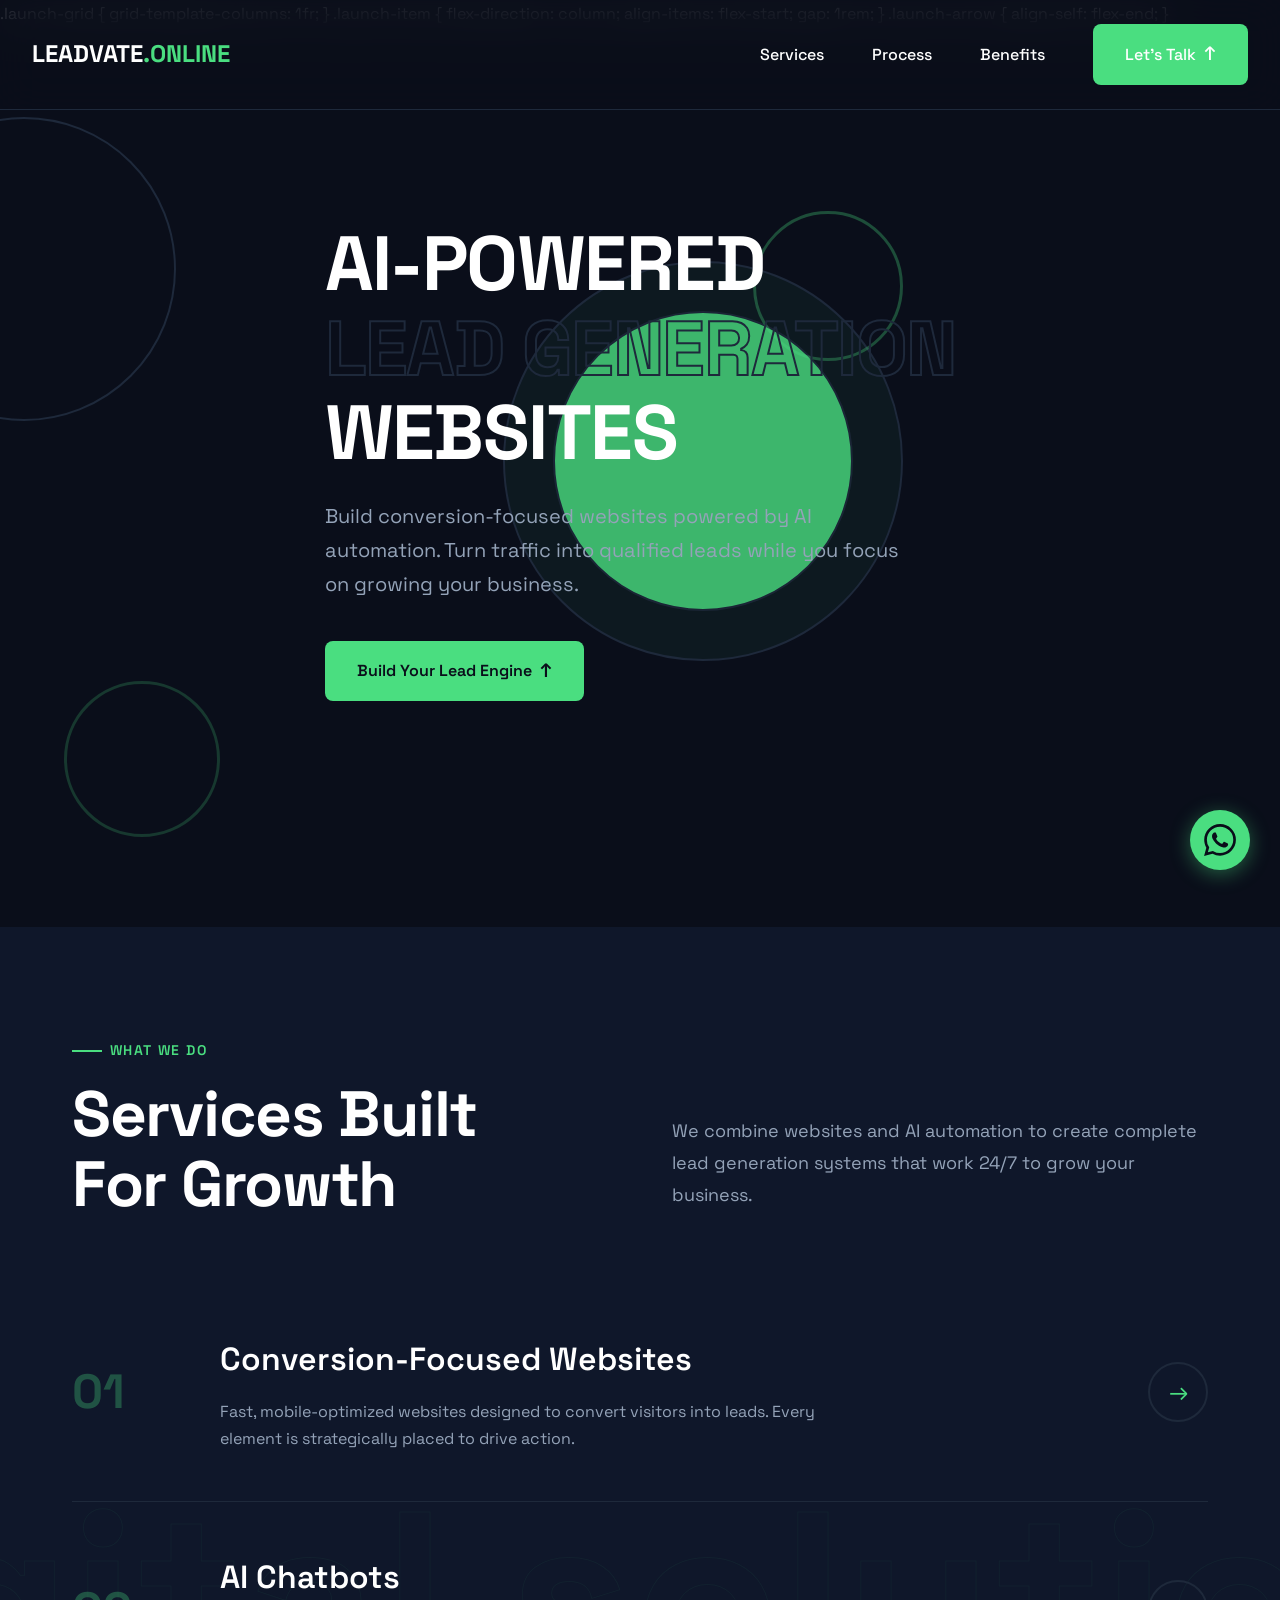
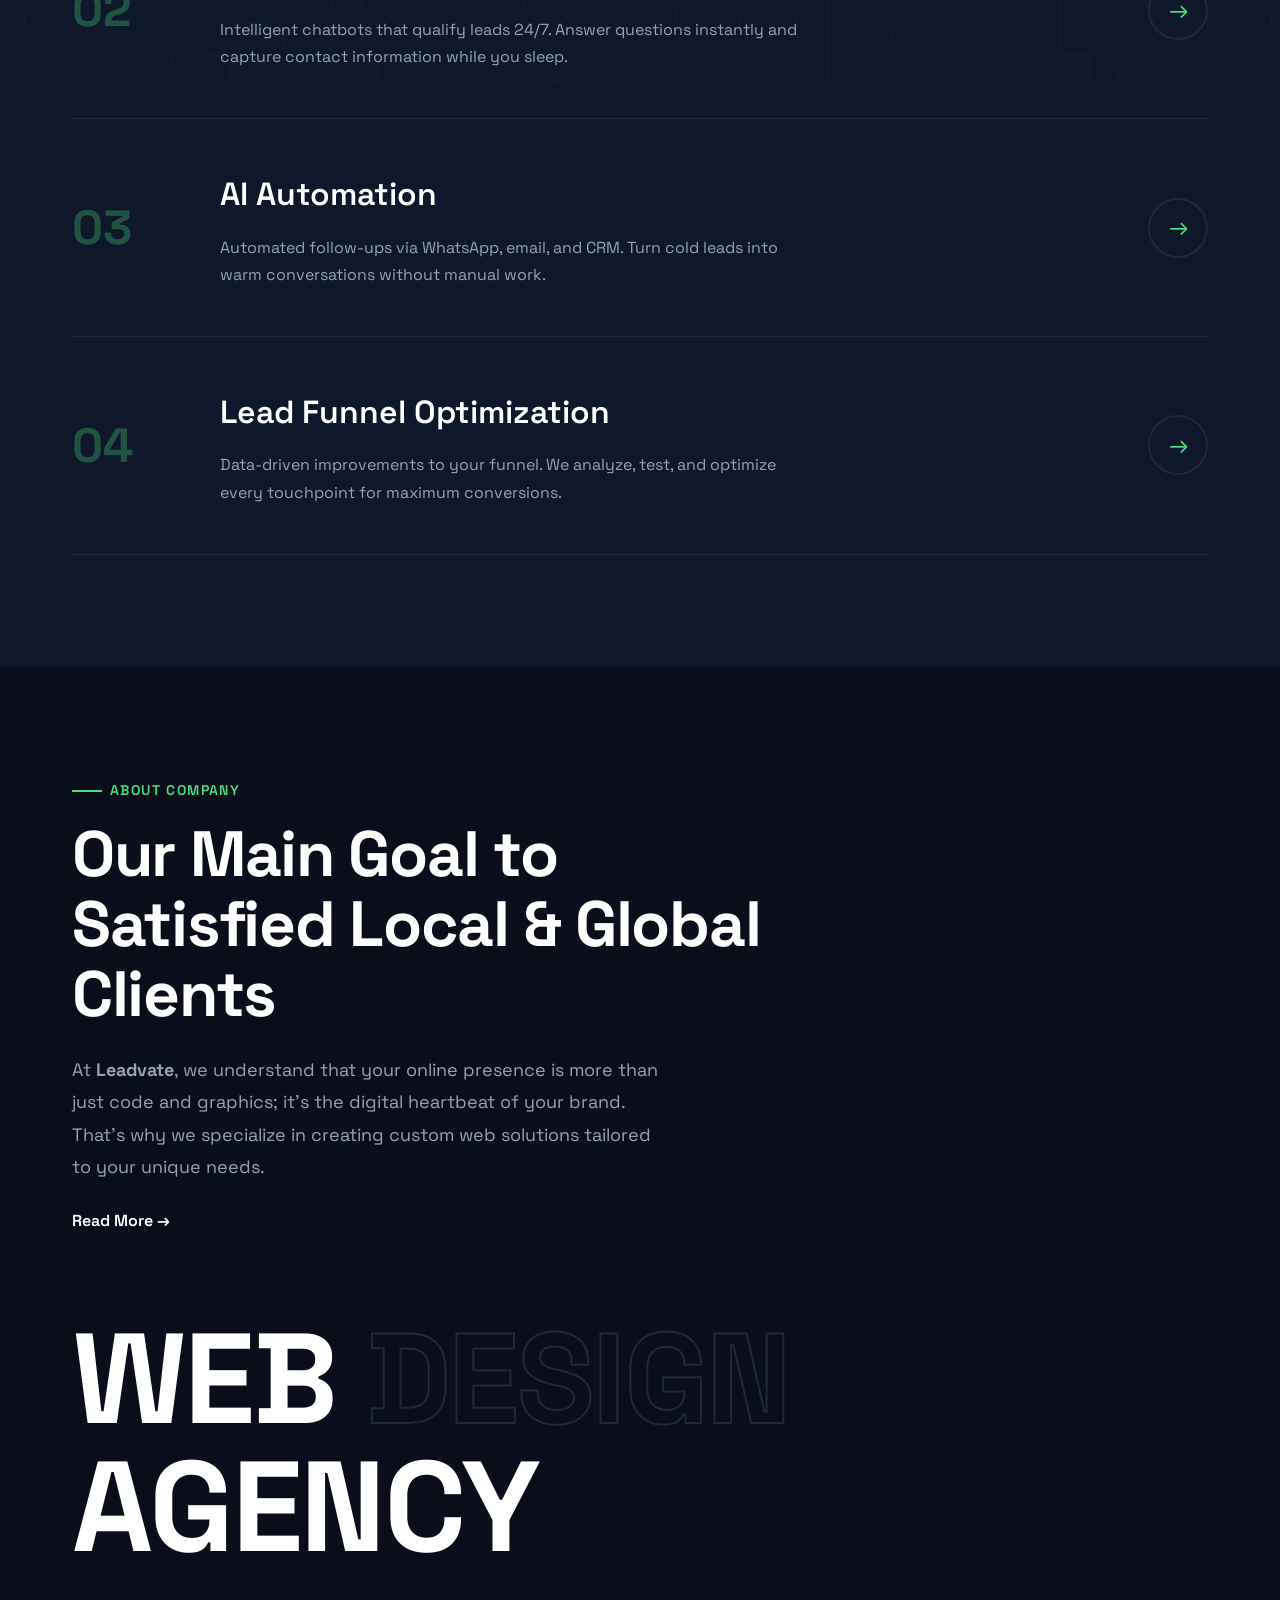
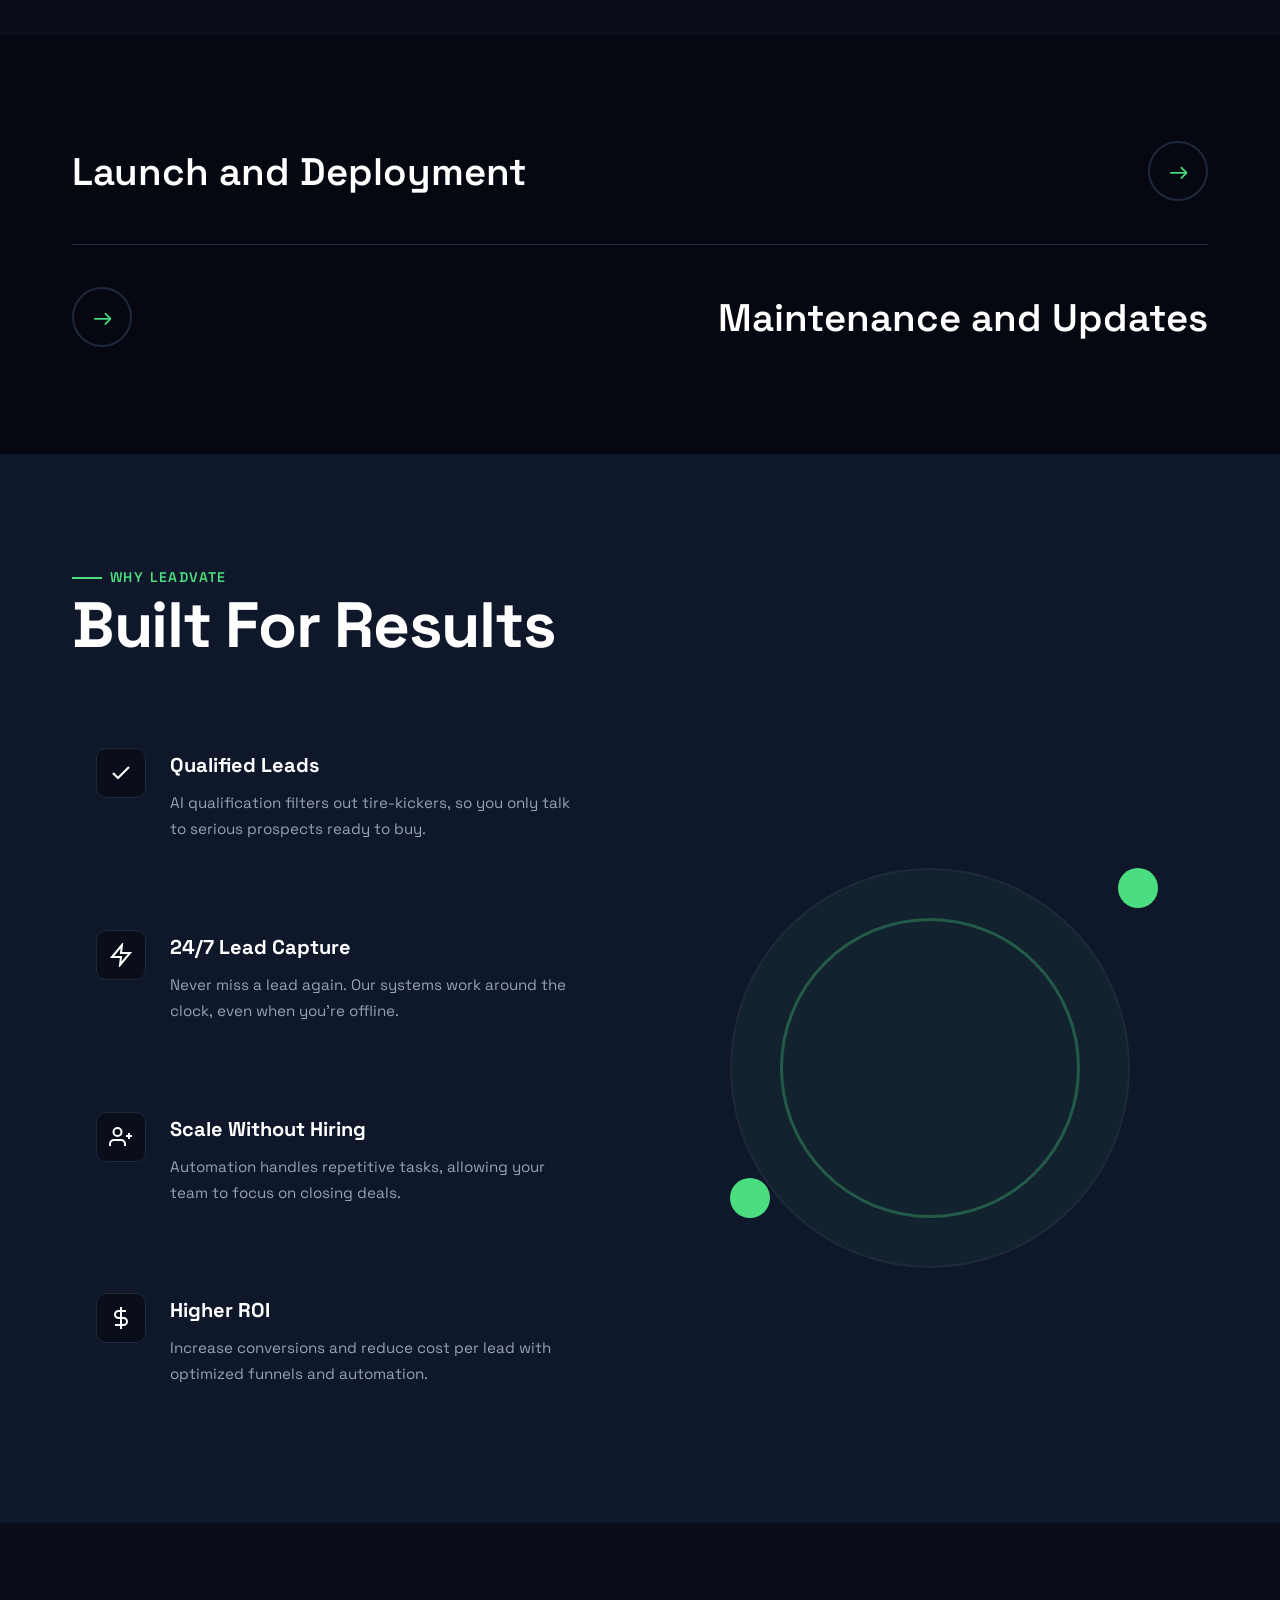
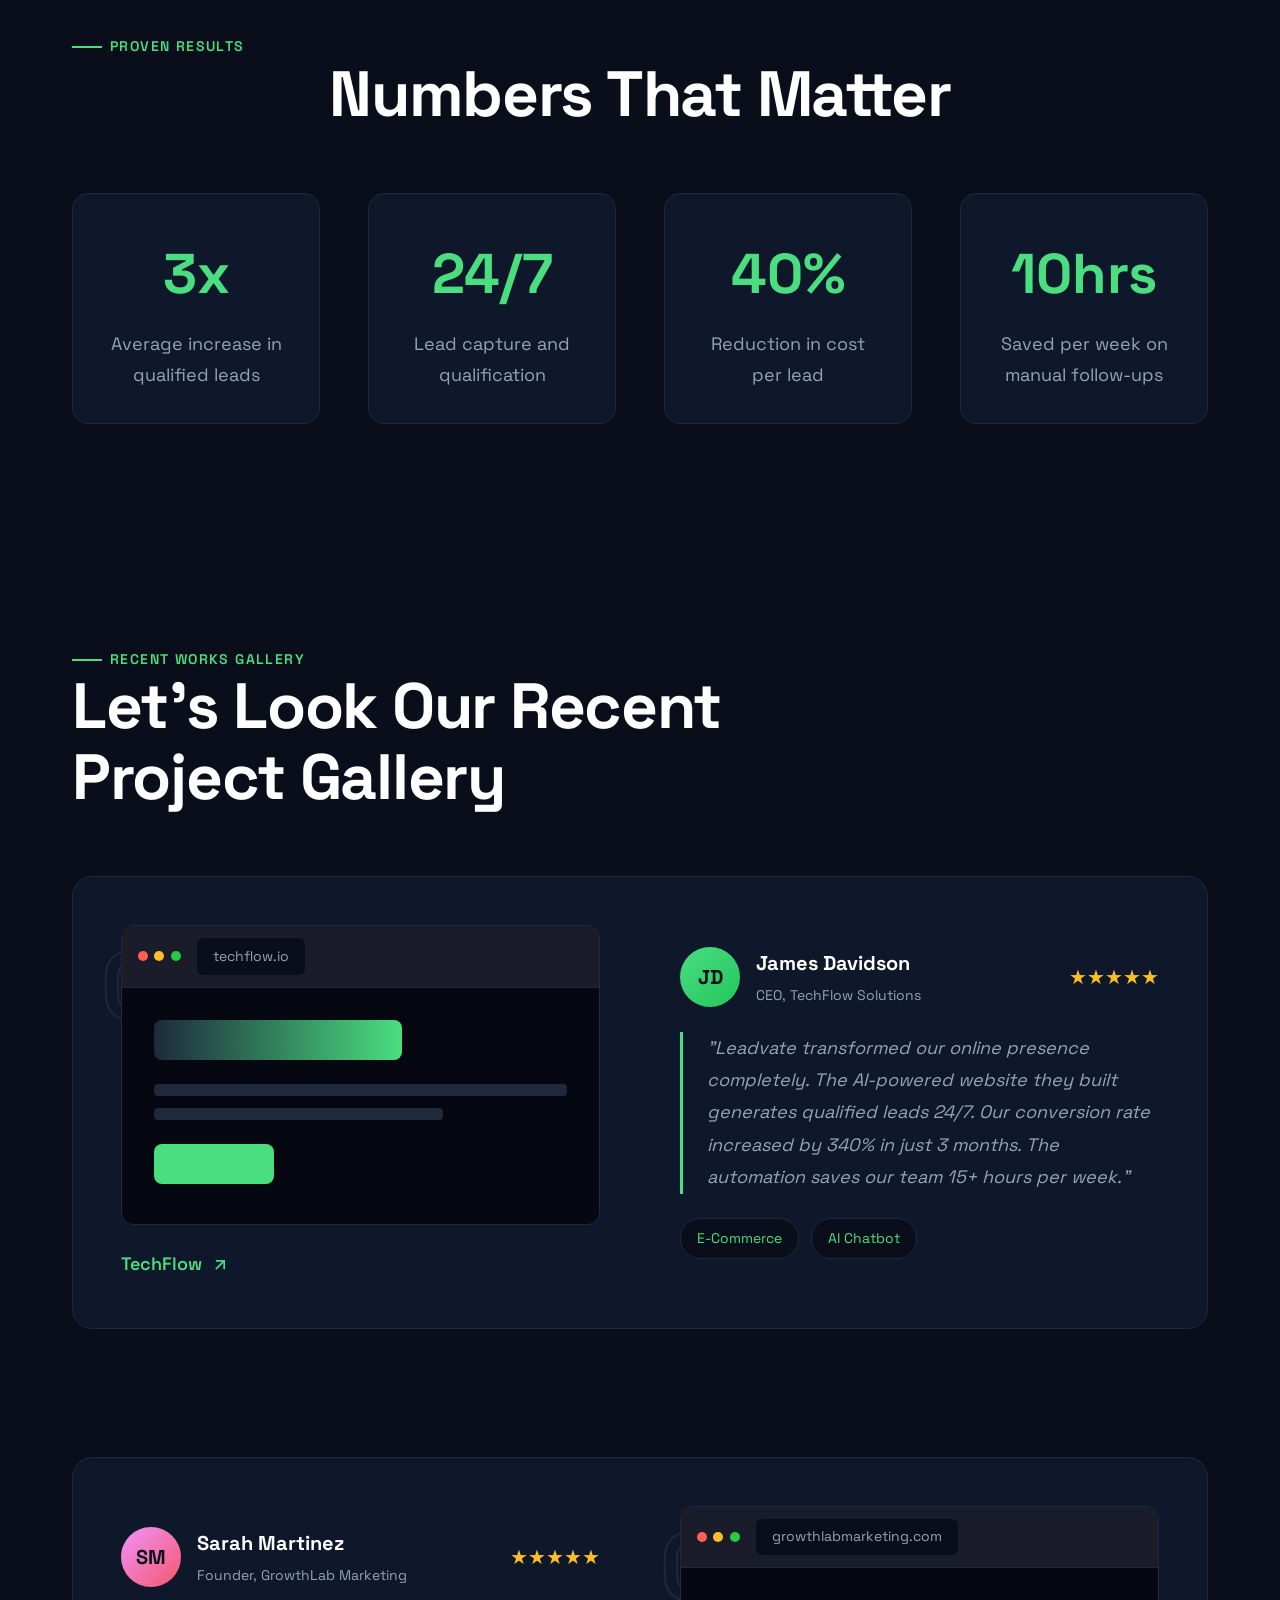
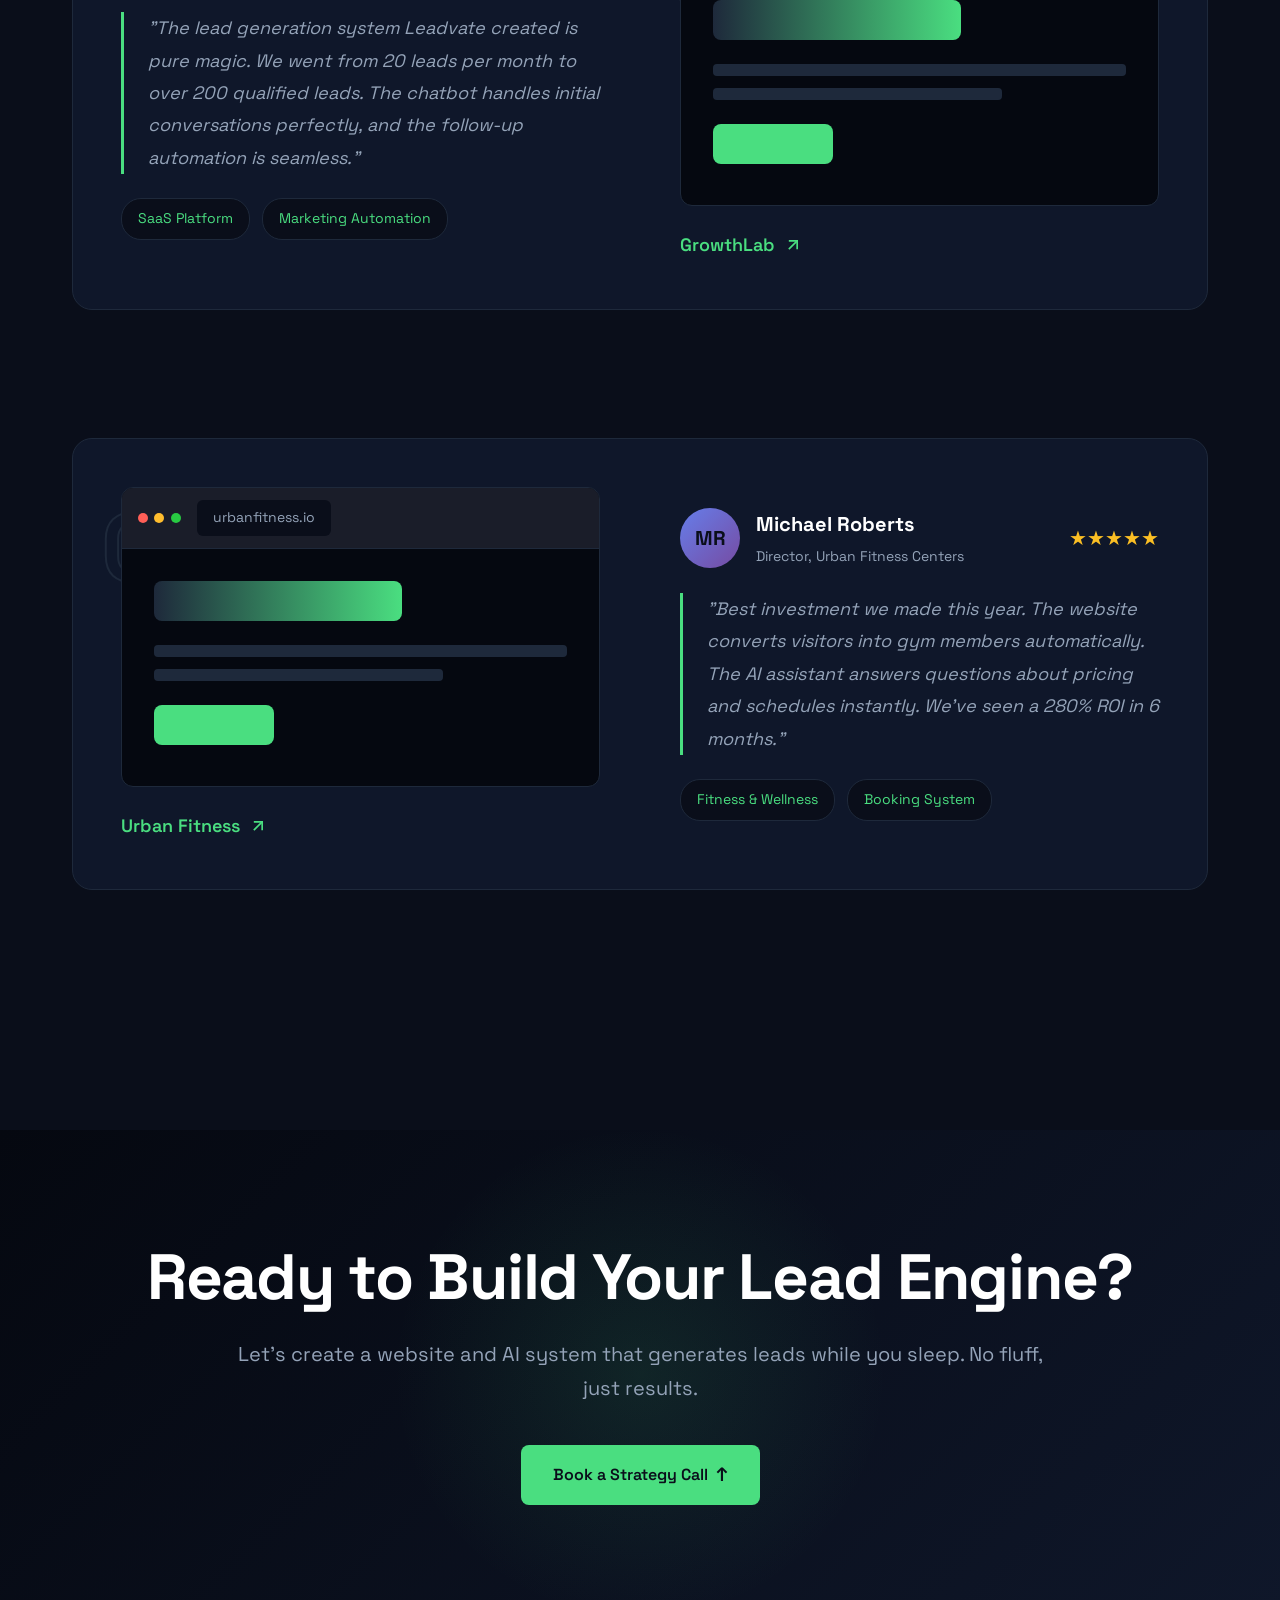
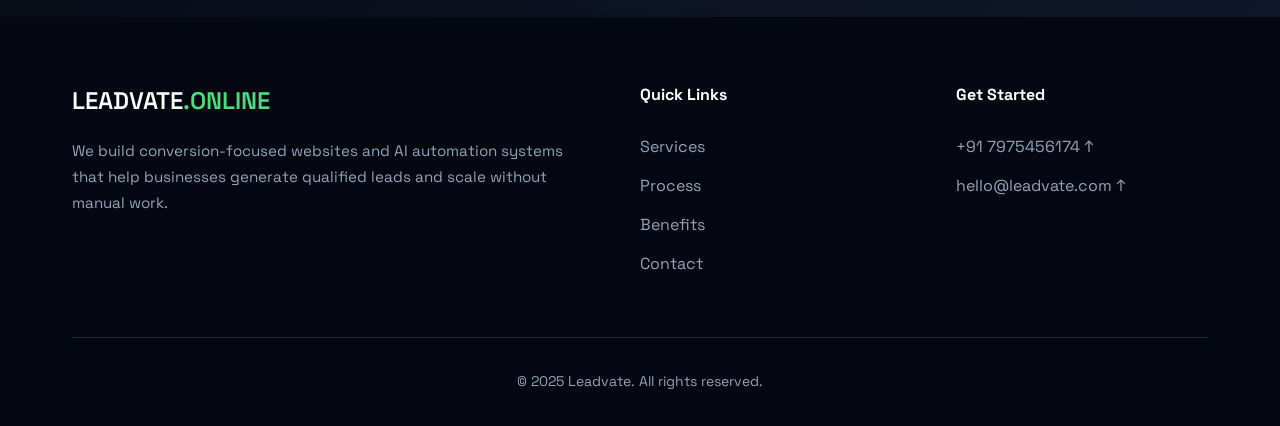
==== index.html @ 28c31328 "Add files via upload" ====
.launch-grid {
                grid-template-columns: 1fr;
            }

            .launch-item {
                flex-direction: column;
                align-items: flex-start;
                gap: 1rem;
            }

            .launch-arrow {
                align-self: flex-end;
            }<!DOCTYPE html>
<html lang="en">
<head>
    <meta charset="UTF-8">
    <meta name="viewport" content="width=device-width, initial-scale=1.0">
    <title>Leadvate - Websites & AI Automation That Generate Leads</title>
    <link href="https://fonts.googleapis.com/css2?family=Space+Grotesk:wght@400;500;600;700&display=swap" rel="stylesheet">
    <style>
        * { margin: 0; padding: 0; box-sizing: border-box; }
        
        :root {
            --dark: #0a0e1a;
            --darker: #050810;
            --text: #ffffff;
            --gray: #94a3b8;
            --mint: #4ade80;
            --mint-hover: #22c55e;
            --border: #1e293b;
            --bg: #0f172a;
        }

        body {
            font-family: 'Space Grotesk', -apple-system, BlinkMacSystemFont, 'Segoe UI', Roboto, sans-serif;
            color: var(--text);
            line-height: 1.7;
            overflow-x: hidden;
            background: var(--dark);
        }

        h1 { 
            font-size: clamp(3rem, 6vw, 5.5rem); 
            font-weight: 700; 
            line-height: 1.1;
            letter-spacing: -0.02em;
        }
        h2 { 
            font-size: clamp(2.5rem, 5vw, 4rem); 
            font-weight: 700; 
            line-height: 1.1;
            letter-spacing: -0.02em;
        }
        h3 { font-size: 1.5rem; font-weight: 600; }
        p { font-size: 1.125rem; color: var(--gray); max-width: 65ch; }

        .container { max-width: 1200px; margin: 0 auto; padding: 0 2rem; }
        .section { padding: 7rem 0; }
        .tag { 
            font-size: 0.875rem; 
            text-transform: uppercase; 
            letter-spacing: 0.1em; 
            color: var(--mint); 
            font-weight: 600;
            display: flex;
            align-items: center;
            gap: 0.5rem;
        }
        .tag::before {
            content: '';
            width: 30px;
            height: 2px;
            background: var(--mint);
        }

        .outline-text {
            color: transparent;
            -webkit-text-stroke: 2px var(--border);
            text-stroke: 2px var(--border);
        }

        .fade { opacity: 0; transform: translateY(30px); transition: all 0.8s cubic-bezier(0.4, 0, 0.2, 1); }
        .fade.visible { opacity: 1; transform: translateY(0); }

        /* Header */
        header {
            position: fixed;
            top: 0;
            left: 0;
            right: 0;
            z-index: 1000;
            background: rgba(10, 14, 26, 0.8);
            backdrop-filter: blur(20px);
            border-bottom: 1px solid var(--border);
        }

        nav {
            display: flex;
            justify-content: space-between;
            align-items: center;
            padding: 1.5rem 2rem;
            max-width: 1400px;
            margin: 0 auto;
        }

        .logo { 
            font-size: 1.5rem; 
            font-weight: 700; 
            color: var(--text);
        }
        .logo .mint { color: var(--mint); }

        .nav-links {
            display: flex;
            gap: 3rem;
            list-style: none;
            align-items: center;
        }

        .nav-links a {
            color: var(--text);
            text-decoration: none;
            font-weight: 500;
            transition: all 0.3s;
            font-size: 1rem;
        }

        .nav-links a:hover { color: var(--mint); }

        .btn {
            background: var(--mint);
            color: var(--dark);
            padding: 0.875rem 2rem;
            border-radius: 8px;
            text-decoration: none;
            font-weight: 600;
            transition: all 0.3s;
            display: inline-flex;
            align-items: center;
            gap: 0.5rem;
            border: none;
            cursor: pointer;
        }

        .btn:hover {
            background: var(--mint-hover);
            transform: translateY(-2px);
            box-shadow: 0 4px 20px rgba(74, 222, 128, 0.4);
        }

        .btn::after {
            content: '↑';
            font-size: 1.2rem;
            transition: transform 0.3s;
        }

        .btn:hover::after {
            transform: translateY(-2px) rotate(45deg);
        }

        .menu-toggle { display: none; }

        /* Hero */
        .hero {
            min-height: 100vh;
            display: flex;
            align-items: center;
            padding-top: 5rem;
            position: relative;
            overflow: hidden;
        }

        .hero::before {
            content: '';
            position: absolute;
            top: 10%;
            left: -10%;
            width: 300px;
            height: 300px;
            border: 2px solid var(--border);
            border-radius: 50%;
            animation: float 8s ease-in-out infinite;
        }

        .hero::after {
            content: '';
            position: absolute;
            bottom: 10%;
            left: 5%;
            width: 150px;
            height: 150px;
            border: 3px solid var(--mint);
            border-radius: 50%;
            opacity: 0.2;
            animation: float 6s ease-in-out infinite reverse;
        }

        .hero .container {
            position: relative;
            z-index: 1;
        }

        .hero-content {
            position: relative;
            z-index: 1;
        }

        .hero h1 { 
            margin-bottom: 1.5rem;
            max-width: 900px;
        }
        .hero h1 .outline-text {
            display: block;
        }
        .hero p { 
            font-size: 1.25rem; 
            margin-bottom: 2.5rem;
            max-width: 600px;
            color: var(--gray);
        }
        .hero-cta { display: flex; gap: 1.5rem; flex-wrap: wrap; }

        .hero-visual {
            position: absolute;
            right: 5%;
            top: 50%;
            transform: translateY(-50%);
            width: 500px;
            height: 500px;
            animation: float 6s ease-in-out infinite;
        }

        @keyframes float {
            0%, 100% { transform: translateY(-50%); }
            50% { transform: translateY(-55%); }
        }

        .hero-visual .circle {
            position: absolute;
            border-radius: 50%;
            border: 2px solid var(--border);
        }

        .hero-visual .circle:nth-child(1) {
            width: 400px;
            height: 400px;
            top: 50px;
            left: 50px;
            background: rgba(74, 222, 128, 0.05);
        }

        .hero-visual .circle:nth-child(2) {
            width: 300px;
            height: 300px;
            top: 100px;
            left: 100px;
            background: var(--mint);
            opacity: 0.8;
            animation: rotate 20s linear infinite;
        }

        @keyframes rotate {
            from { transform: rotate(0deg); }
            to { transform: rotate(360deg); }
        }

        .hero-visual .accent {
            position: absolute;
            width: 150px;
            height: 150px;
            background: transparent;
            border: 3px solid var(--mint);
            border-radius: 50%;
            opacity: 0.3;
        }

        .hero-visual .accent:nth-child(3) {
            top: 0;
            right: 50px;
            animation: float 4s ease-in-out infinite;
        }

        /* Services */
        .services {
            background: var(--bg);
            position: relative;
        }

        .services::before {
            content: 'Digital solutions';
            position: absolute;
            top: 50%;
            left: 50%;
            transform: translate(-50%, -50%);
            font-size: clamp(8rem, 20vw, 15rem);
            font-weight: 700;
            color: transparent;
            -webkit-text-stroke: 1px rgba(74, 222, 128, 0.05);
            text-stroke: 1px rgba(74, 222, 128, 0.05);
            white-space: nowrap;
            pointer-events: none;
            z-index: 0;
        }

        .services .container {
            position: relative;
            z-index: 1;
        }

        .services-header {
            display: grid;
            grid-template-columns: 1fr 1fr;
            gap: 4rem;
            align-items: end;
            margin-bottom: 4rem;
        }

        .services-left h2 {
            margin-top: 1rem;
            line-height: 1.1;
        }

        .services-right {
            padding-bottom: 0.5rem;
        }

        .services-right p {
            font-size: 1.125rem;
            line-height: 1.8;
        }

        .services-list {
            display: flex;
            flex-direction: column;
            gap: 0;
        }

        .service-item {
            display: grid;
            grid-template-columns: 100px 1fr 80px;
            align-items: center;
            padding: 3rem 0;
            border-bottom: 1px solid var(--border);
            gap: 3rem;
            transition: all 0.3s;
        }

        .service-item:hover {
            padding-left: 1rem;
        }

        .service-number {
            font-size: 3rem;
            font-weight: 700;
            color: var(--mint);
            opacity: 0.3;
            transition: all 0.3s;
        }

        .service-item:hover .service-number {
            opacity: 1;
        }

        .service-content h3 {
            font-size: 2rem;
            margin-bottom: 0.75rem;
            color: var(--text);
            transition: all 0.3s;
        }

        .service-content p {
            font-size: 1rem;
            color: var(--gray);
            max-width: 600px;
        }

        .service-arrow {
            width: 60px;
            height: 60px;
            border: 2px solid var(--border);
            border-radius: 50%;
            display: flex;
            align-items: center;
            justify-content: center;
            font-size: 1.5rem;
            color: var(--mint);
            transition: all 0.3s;
            margin-left: auto;
        }

        .service-item:hover .service-arrow {
            background: var(--mint);
            color: var(--dark);
            border-color: var(--mint);
            transform: rotate(-45deg);
        }

        /* Process/About Section */
        .process {
            background: var(--dark);
            position: relative;
            padding: 7rem 0 4rem;
        }

        .process .container {
            position: relative;
            z-index: 1;
        }

        .about-company {
            max-width: 700px;
            margin-bottom: 5rem;
        }

        .about-company h2 {
            margin-top: 1rem;
            margin-bottom: 1.5rem;
        }

        .about-company p {
            font-size: 1.125rem;
            line-height: 1.8;
        }

        .read-more {
            display: inline-flex;
            align-items: center;
            gap: 0.5rem;
            margin-top: 1.5rem;
            color: var(--text);
            text-decoration: none;
            font-weight: 600;
            transition: all 0.3s;
        }

        .read-more:hover {
            color: var(--mint);
            gap: 0.8rem;
        }

        .web-design-agency {
            margin-top: 4rem;
        }

        .agency-heading {
            font-size: clamp(4rem, 10vw, 8rem);
            line-height: 1;
            font-weight: 700;
            letter-spacing: -0.02em;
        }

        .agency-heading .solid {
            color: var(--text);
        }

        .agency-heading .outline-text {
            display: inline;
        }

        /* Launch Section */
        .launch-section {
            background: var(--darker);
            padding: 4rem 0;
        }

        .launch-grid {
            display: grid;
            grid-template-columns: 1fr;
            gap: 0;
        }

        .launch-item {
            display: flex;
            align-items: center;
            justify-content: space-between;
            padding: 2.5rem 0;
            border-bottom: 1px solid var(--border);
        }

        .launch-item:last-child {
            border-bottom: none;
        }

        .launch-item h3 {
            font-size: clamp(1.5rem, 3vw, 2.5rem);
            font-weight: 600;
            color: var(--text);
        }

        .launch-arrow {
            width: 60px;
            height: 60px;
            border: 2px solid var(--border);
            border-radius: 50%;
            display: flex;
            align-items: center;
            justify-content: center;
            font-size: 1.5rem;
            color: var(--mint);
            transition: all 0.3s;
        }

        .launch-item:hover .launch-arrow {
            background: var(--mint);
            color: var(--dark);
            border-color: var(--mint);
            transform: rotate(45deg);
        }

        /* Features */
        .features { background: var(--bg); }

        .features-grid {
            display: grid;
            grid-template-columns: 1fr 1fr;
            gap: 5rem;
            align-items: center;
            margin-top: 4rem;
        }

        .feat-list { display: flex; flex-direction: column; gap: 2.5rem; }

        .feat {
            display: flex;
            gap: 1.5rem;
            align-items: flex-start;
            padding: 1.5rem;
            border-radius: 12px;
            transition: all 0.3s;
        }

        .feat:hover {
            background: var(--dark);
        }

        .feat-icon {
            width: 50px;
            height: 50px;
            background: var(--dark);
            border-radius: 10px;
            display: flex;
            align-items: center;
            justify-content: center;
            flex-shrink: 0;
            border: 1px solid var(--border);
            transition: all 0.3s;
        }

        .feat:hover .feat-icon {
            background: var(--mint);
            border-color: var(--mint);
        }

        .feat:hover .feat-icon svg {
            stroke: var(--dark);
        }

        .feat h4 { margin-bottom: 0.5rem; font-size: 1.25rem; color: var(--text); }
        .feat p { font-size: 0.95rem; }

        .feat-visual {
            position: relative;
            height: 500px;
        }

        .feat-visual .circle {
            position: absolute;
            border-radius: 50%;
            border: 2px solid var(--border);
        }

        .feat-visual .circle:nth-child(1) {
            width: 400px;
            height: 400px;
            top: 50px;
            left: 50px;
            background: rgba(74, 222, 128, 0.05);
        }

        .feat-visual .circle:nth-child(2) {
            width: 300px;
            height: 300px;
            top: 100px;
            left: 100px;
            border: 3px solid var(--mint);
            opacity: 0.3;
        }

        .feat-visual .dot {
            position: absolute;
            width: 40px;
            height: 40px;
            background: var(--mint);
            border-radius: 50%;
            animation: float 3s ease-in-out infinite;
        }

        .feat-visual .dot:nth-child(3) {
            top: 50px;
            right: 50px;
        }

        .feat-visual .dot:nth-child(4) {
            bottom: 100px;
            left: 50px;
            animation-delay: 1s;
        }

        /* Stats */
        .stats-section {
            background: var(--dark);
        }

        .stats {
            display: grid;
            grid-template-columns: repeat(auto-fit, minmax(200px, 1fr));
            gap: 3rem;
            margin-top: 4rem;
            text-align: center;
        }

        .stat {
            padding: 2rem;
            border-radius: 16px;
            background: var(--bg);
            border: 1px solid var(--border);
            transition: all 0.3s;
        }

        .stat:hover {
            transform: translateY(-5px);
            border-color: var(--mint);
        }

        .stat h3 { 
            font-size: 3.5rem; 
            color: var(--mint); 
            margin-bottom: 0.5rem;
            font-weight: 700;
        }
        .stat p { margin: 0 auto; }

        /* Testimonials */
        .testimonials {
            background: var(--dark);
        }

        .testimonial-item {
            display: grid;
            grid-template-columns: 1fr 1fr;
            gap: 5rem;
            align-items: center;
            margin-bottom: 8rem;
            padding: 3rem;
            border-radius: 20px;
            background: var(--bg);
            border: 1px solid var(--border);
            transition: all 0.4s;
        }

        .testimonial-item:hover {
            border-color: var(--mint);
            box-shadow: 0 20px 60px rgba(74, 222, 128, 0.1);
        }

        .testimonial-item.reverse {
            grid-template-columns: 1fr 1fr;
        }

        .testimonial-item.reverse .testimonial-visual {
            order: 2;
        }

        .testimonial-item.reverse .testimonial-content {
            order: 1;
        }

        .testimonial-visual {
            position: relative;
        }

        .project-number {
            position: absolute;
            top: -20px;
            left: -20px;
            font-size: 6rem;
            font-weight: 700;
            color: transparent;
            -webkit-text-stroke: 2px var(--border);
            text-stroke: 2px var(--border);
            z-index: 0;
        }

        .project-screenshot {
            position: relative;
            z-index: 1;
            border-radius: 12px;
            overflow: hidden;
            border: 1px solid var(--border);
            background: var(--darker);
            transition: all 0.4s;
        }

        .testimonial-item:hover .project-screenshot {
            transform: translateY(-10px);
            box-shadow: 0 20px 40px rgba(0,0,0,0.3);
        }

        .screenshot-placeholder {
            aspect-ratio: 16/10;
        }

        .browser-bar {
            background: #1a1d29;
            padding: 0.75rem 1rem;
            display: flex;
            align-items: center;
            gap: 1rem;
            border-bottom: 1px solid var(--border);
        }

        .browser-dots {
            display: flex;
            gap: 0.4rem;
        }

        .browser-dots span {
            width: 10px;
            height: 10px;
            border-radius: 50%;
            background: var(--border);
        }

        .browser-dots span:nth-child(1) { background: #ff5f57; }
        .browser-dots span:nth-child(2) { background: #ffbd2e; }
        .browser-dots span:nth-child(3) { background: #28ca42; }

        .browser-url {
            background: var(--dark);
            padding: 0.4rem 1rem;
            border-radius: 6px;
            font-size: 0.875rem;
            color: var(--gray);
        }

        .screenshot-content {
            padding: 2rem;
        }

        .mock-header {
            width: 60%;
            height: 40px;
            background: linear-gradient(90deg, var(--border) 0%, var(--mint) 50%, var(--border) 100%);
            background-size: 200% 100%;
            border-radius: 8px;
            margin-bottom: 1.5rem;
            animation: shimmer 2s infinite;
        }

        .mock-text {
            width: 100%;
            height: 12px;
            background: var(--border);
            border-radius: 4px;
            margin-bottom: 0.75rem;
        }

        .mock-text.short {
            width: 70%;
        }

        .mock-button {
            width: 120px;
            height: 40px;
            background: var(--mint);
            border-radius: 8px;
            margin-top: 1.5rem;
        }

        @keyframes shimmer {
            0% { background-position: 200% 0; }
            100% { background-position: -200% 0; }
        }

        .project-link {
            display: inline-flex;
            align-items: center;
            gap: 0.5rem;
            margin-top: 1.5rem;
            color: var(--mint);
            text-decoration: none;
            font-weight: 600;
            font-size: 1.125rem;
            transition: all 0.3s;
        }

        .project-link:hover {
            gap: 0.8rem;
        }

        .project-link svg {
            transition: all 0.3s;
        }

        .project-link:hover svg {
            transform: rotate(45deg);
        }

        .testimonial-content {
            padding: 1rem 0;
        }

        .testimonial-header {
            display: flex;
            justify-content: space-between;
            align-items: center;
            margin-bottom: 1.5rem;
        }

        .client-info {
            display: flex;
            align-items: center;
            gap: 1rem;
        }

        .client-avatar {
            width: 60px;
            height: 60px;
            border-radius: 50%;
            background: linear-gradient(135deg, var(--mint) 0%, #22c55e 100%);
            display: flex;
            align-items: center;
            justify-content: center;
            font-weight: 700;
            font-size: 1.25rem;
            color: var(--dark);
        }

        .client-info h4 {
            font-size: 1.25rem;
            color: var(--text);
            margin-bottom: 0.25rem;
        }

        .client-role {
            font-size: 0.875rem;
            color: var(--gray);
        }

        .testimonial-stars {
            font-size: 1.25rem;
            color: #fbbf24;
        }

        blockquote {
            font-size: 1.125rem;
            line-height: 1.8;
            color: var(--gray);
            font-style: italic;
            margin: 0 0 1.5rem 0;
            position: relative;
            padding-left: 1.5rem;
            border-left: 3px solid var(--mint);
        }

        .testimonial-meta {
            display: flex;
            gap: 0.75rem;
            flex-wrap: wrap;
        }

        .project-tag {
            padding: 0.5rem 1rem;
            background: var(--dark);
            border: 1px solid var(--border);
            border-radius: 20px;
            font-size: 0.875rem;
            color: var(--mint);
        }

        /* CTA */
        .cta-dark {
            background: linear-gradient(135deg, var(--darker) 0%, var(--bg) 100%);
            color: white;
            text-align: center;
            position: relative;
            overflow: hidden;
        }

        .cta-dark::before {
            content: '';
            position: absolute;
            top: 50%;
            left: 50%;
            width: 500px;
            height: 500px;
            background: radial-gradient(circle, rgba(74, 222, 128, 0.1) 0%, transparent 70%);
            border-radius: 50%;
            transform: translate(-50%, -50%);
        }

        .cta-dark .container {
            position: relative;
            z-index: 1;
        }

        .cta-dark h2 { color: white; margin-bottom: 1.5rem; }
        .cta-dark p { color: var(--gray); margin: 0 auto 2.5rem; font-size: 1.25rem; }

        /* Footer */
        footer {
            background: var(--darker);
            color: var(--gray);
            padding: 4rem 0 2rem;
        }

        .footer-grid {
            display: grid;
            grid-template-columns: 2fr 1fr 1fr;
            gap: 4rem;
            margin-bottom: 3rem;
        }

        footer h3 { 
            color: white; 
            margin-bottom: 1rem; 
            font-size: 1.5rem;
        }
        footer h3 .mint { color: var(--mint); }
        footer h4 { color: white; margin-bottom: 1.5rem; }
        footer p { color: var(--gray); font-size: 0.95rem; }
        footer ul { list-style: none; }
        footer li { margin-bottom: 0.75rem; }
        footer a { 
            color: var(--gray); 
            text-decoration: none; 
            transition: all 0.3s;
            display: inline-flex;
            align-items: center;
            gap: 0.3rem;
        }
        footer a:hover { color: var(--mint); }

        .footer-bottom {
            border-top: 1px solid var(--border);
            padding-top: 2rem;
            text-align: center;
            font-size: 0.875rem;
        }

        /* WhatsApp */
        .wa {
            position: fixed;
            bottom: 30px;
            right: 30px;
            width: 60px;
            height: 60px;
            background: var(--mint);
            border-radius: 50%;
            display: flex;
            align-items: center;
            justify-content: center;
            box-shadow: 0 4px 20px rgba(74, 222, 128, 0.4);
            z-index: 999;
            transition: all 0.3s;
            cursor: pointer;
        }

        .wa:hover {
            transform: scale(1.1);
            box-shadow: 0 6px 30px rgba(74, 222, 128, 0.6);
        }

        .wa svg {
            fill: var(--dark);
        }

        /* Responsive */
        @media (max-width: 768px) {
            .nav-links {
                position: fixed;
                top: 0;
                right: -100%;
                height: 100vh;
                width: 70%;
                background: var(--dark);
                flex-direction: column;
                padding: 5rem 2rem;
                transition: all 0.3s;
                box-shadow: -5px 0 20px rgba(0,0,0,0.5);
                border-left: 1px solid var(--border);
            }

            .nav-links.active { right: 0; }

            .menu-toggle {
                display: block;
                background: none;
                border: none;
                cursor: pointer;
                z-index: 1001;
            }

            .menu-toggle span {
                display: block;
                width: 25px;
                height: 2px;
                background: var(--text);
                margin: 5px 0;
                transition: all 0.3s;
            }

            .hero-visual {
                display: none;
            }

            .features-grid, .footer-grid {
                grid-template-columns: 1fr;
            }

            .services-header {
                grid-template-columns: 1fr;
                gap: 2rem;
                margin-bottom: 3rem;
            }

            .service-item {
                grid-template-columns: 60px 1fr 60px;
                gap: 1.5rem;
                padding: 2rem 0;
            }

            .service-number {
                font-size: 2rem;
            }

            .service-content h3 {
                font-size: 1.5rem;
            }

            .testimonial-item {
                grid-template-columns: 1fr;
                gap: 2rem;
                padding: 2rem;
            }

            .testimonial-item.reverse .testimonial-visual {
                order: 1;
            }

            .testimonial-item.reverse .testimonial-content {
                order: 2;
            }

            .project-number {
                font-size: 4rem;
            }
            h1 { font-size: 2.5rem; }
            h2 { font-size: 2rem; }
            .section { padding: 4rem 0; }
            .step::after { display: none; }
        }
    </style>
</head>
<body>
    <header>
        <nav>
            <div class="logo">LEADVATE<span class="mint">.ONLINE</span></div>
            <ul class="nav-links" id="nav">
                <li><a href="#services">Services</a></li>
                <li><a href="#process">Process</a></li>
                <li><a href="#features">Benefits</a></li>
                <li><a href="#contact" class="btn">Let's Talk</a></li>
            </ul>
            <button class="menu-toggle" onclick="document.getElementById('nav').classList.toggle('active')">
                <span></span><span></span><span></span>
            </button>
        </nav>
    </header>

    <section class="hero section">
        <div class="container">
            <div class="hero-content fade">
                <h1>
                    AI-POWERED <span class="outline-text">LEAD GENERATION</span> WEBSITES
                </h1>
                <p>Build conversion-focused websites powered by AI automation. Turn traffic into qualified leads while you focus on growing your business.</p>
                <div class="hero-cta">
                    <a href="https://wa.me/917975456174" class="btn">Build Your Lead Engine</a>
                </div>
            </div>
            <div class="hero-visual">
                <div class="circle"></div>
                <div class="circle"></div>
                <div class="accent"></div>
            </div>
        </div>
    </section>

    <section id="services" class="services section">
        <div class="container">
            <div class="services-header fade">
                <div class="services-left">
                    <span class="tag">What We Do</span>
                    <h2>Services Built<br>For Growth</h2>
                </div>
                <div class="services-right">
                    <p>We combine websites and AI automation to create complete lead generation systems that work 24/7 to grow your business.</p>
                </div>
            </div>
            
            <div class="services-list">
                <div class="service-item fade">
                    <div class="service-number">01</div>
                    <div class="service-content">
                        <h3>Conversion-Focused Websites</h3>
                        <p>Fast, mobile-optimized websites designed to convert visitors into leads. Every element is strategically placed to drive action.</p>
                    </div>
                    <div class="service-arrow">→</div>
                </div>

                <div class="service-item fade">
                    <div class="service-number">02</div>
                    <div class="service-content">
                        <h3>AI Chatbots</h3>
                        <p>Intelligent chatbots that qualify leads 24/7. Answer questions instantly and capture contact information while you sleep.</p>
                    </div>
                    <div class="service-arrow">→</div>
                </div>

                <div class="service-item fade">
                    <div class="service-number">03</div>
                    <div class="service-content">
                        <h3>AI Automation</h3>
                        <p>Automated follow-ups via WhatsApp, email, and CRM. Turn cold leads into warm conversations without manual work.</p>
                    </div>
                    <div class="service-arrow">→</div>
                </div>

                <div class="service-item fade">
                    <div class="service-number">04</div>
                    <div class="service-content">
                        <h3>Lead Funnel Optimization</h3>
                        <p>Data-driven improvements to your funnel. We analyze, test, and optimize every touchpoint for maximum conversions.</p>
                    </div>
                    <div class="service-arrow">→</div>
                </div>
            </div>
        </div>
    </section>

    <section id="process" class="process section">
        <div class="container">
            <div class="about-company fade">
                <span class="tag">About Company</span>
                <h2>Our Main Goal to Satisfied Local & Global Clients</h2>
                <p style="margin-top: 1.5rem; max-width: 600px;">At <strong>Leadvate</strong>, we understand that your online presence is more than just code and graphics; it's the digital heartbeat of your brand. That's why we specialize in creating custom web solutions tailored to your unique needs.</p>
                <a href="#contact" class="read-more">Read More →</a>
            </div>

            <div class="web-design-agency fade">
                <h2 class="agency-heading">
                    <span class="solid">WEB</span> <span class="outline-text">DESIGN</span><br>
                    <span class="solid">AGENCY</span>
                </h2>
            </div>
        </div>
    </section>

    <section class="launch-section section">
        <div class="container">
            <div class="launch-grid">
                <div class="launch-item fade">
                    <h3>Launch and Deployment</h3>
                    <div class="launch-arrow">→</div>
                </div>
                <div class="launch-item fade">
                    <div class="launch-arrow">→</div>
                    <h3>Maintenance and Updates</h3>
                </div>
            </div>
        </div>
    </section>

    <section id="features" class="features section">
        <div class="container">
            <div class="fade">
                <span class="tag">Why Leadvate</span>
                <h2>Built For Results</h2>
            </div>

            <div class="features-grid">
                <div class="feat-list">
                    <div class="feat fade">
                        <div class="feat-icon">
                            <svg width="24" height="24" viewBox="0 0 24 24" fill="none" stroke="currentColor" stroke-width="2">
                                <polyline points="20 6 9 17 4 12"/>
                            </svg>
                        </div>
                        <div>
                            <h4>Qualified Leads</h4>
                            <p>AI qualification filters out tire-kickers, so you only talk to serious prospects ready to buy.</p>
                        </div>
                    </div>

                    <div class="feat fade">
                        <div class="feat-icon">
                            <svg width="24" height="24" viewBox="0 0 24 24" fill="none" stroke="currentColor" stroke-width="2">
                                <path d="M13 2L3 14h9l-1 8 10-12h-9l1-8z"/>
                            </svg>
                        </div>
                        <div>
                            <h4>24/7 Lead Capture</h4>
                            <p>Never miss a lead again. Our systems work around the clock, even when you're offline.</p>
                        </div>
                    </div>

                    <div class="feat fade">
                        <div class="feat-icon">
                            <svg width="24" height="24" viewBox="0 0 24 24" fill="none" stroke="currentColor" stroke-width="2">
                                <path d="M16 21v-2a4 4 0 0 0-4-4H5a4 4 0 0 0-4 4v2"/><circle cx="8.5" cy="7" r="4"/><line x1="20" y1="8" x2="20" y2="14"/><line x1="23" y1="11" x2="17" y2="11"/>
                            </svg>
                        </div>
                        <div>
                            <h4>Scale Without Hiring</h4>
                            <p>Automation handles repetitive tasks, allowing your team to focus on closing deals.</p>
                        </div>
                    </div>

                    <div class="feat fade">
                        <div class="feat-icon">
                            <svg width="24" height="24" viewBox="0 0 24 24" fill="none" stroke="currentColor" stroke-width="2">
                                <line x1="12" y1="1" x2="12" y2="23"/><path d="M17 5H9.5a3.5 3.5 0 0 0 0 7h5a3.5 3.5 0 0 1 0 7H6"/>
                            </svg>
                        </div>
                        <div>
                            <h4>Higher ROI</h4>
                            <p>Increase conversions and reduce cost per lead with optimized funnels and automation.</p>
                        </div>
                    </div>
                </div>

                <div class="feat-visual fade">
                    <div class="circle"></div>
                    <div class="circle"></div>
                    <div class="dot"></div>
                    <div class="dot"></div>
                </div>
            </div>
        </div>
    </section>

    <section class="stats-section section">
        <div class="container">
            <div class="fade" style="text-align: center; margin-bottom: 3rem;">
                <span class="tag">Proven Results</span>
                <h2>Numbers That Matter</h2>
            </div>

            <div class="stats">
                <div class="stat fade">
                    <h3>3x</h3>
                    <p>Average increase in qualified leads</p>
                </div>
                <div class="stat fade">
                    <h3>24/7</h3>
                    <p>Lead capture and qualification</p>
                </div>
                <div class="stat fade">
                    <h3>40%</h3>
                    <p>Reduction in cost per lead</p>
                </div>
                <div class="stat fade">
                    <h3>10hrs</h3>
                    <p>Saved per week on manual follow-ups</p>
                </div>
            </div>
        </div>
    </section>

    <section class="testimonials section">
        <div class="container">
            <div class="fade" style="margin-bottom: 4rem;">
                <span class="tag">Recent Works Gallery</span>
                <h2>Let's Look Our Recent<br>Project Gallery</h2>
            </div>

            <div class="testimonial-item fade">
                <div class="testimonial-visual">
                    <div class="project-number">01</div>
                    <div class="project-screenshot">
                        <div class="screenshot-placeholder">
                            <div class="browser-bar">
                                <div class="browser-dots">
                                    <span></span><span></span><span></span>
                                </div>
                                <div class="browser-url">techflow.io</div>
                            </div>
                            <div class="screenshot-content">
                                <div class="mock-header"></div>
                                <div class="mock-text"></div>
                                <div class="mock-text short"></div>
                                <div class="mock-button"></div>
                            </div>
                        </div>
                    </div>
                    <a href="#" class="project-link">
                        TechFlow
                        <svg width="20" height="20" viewBox="0 0 24 24" fill="none" stroke="currentColor" stroke-width="2">
                            <line x1="7" y1="17" x2="17" y2="7"></line>
                            <polyline points="7 7 17 7 17 17"></polyline>
                        </svg>
                    </a>
                </div>
                <div class="testimonial-content">
                    <div class="testimonial-header">
                        <div class="client-info">
                            <div class="client-avatar">
                                <span>JD</span>
                            </div>
                            <div>
                                <h4>James Davidson</h4>
                                <p class="client-role">CEO, TechFlow Solutions</p>
                            </div>
                        </div>
                        <div class="testimonial-stars">★★★★★</div>
                    </div>
                    <blockquote>
                        "Leadvate transformed our online presence completely. The AI-powered website they built generates qualified leads 24/7. Our conversion rate increased by 340% in just 3 months. The automation saves our team 15+ hours per week."
                    </blockquote>
                    <div class="testimonial-meta">
                        <span class="project-tag">E-Commerce</span>
                        <span class="project-tag">AI Chatbot</span>
                    </div>
                </div>
            </div>

            <div class="testimonial-item reverse fade">
                <div class="testimonial-content">
                    <div class="testimonial-header">
                        <div class="client-info">
                            <div class="client-avatar" style="background: linear-gradient(135deg, #f093fb 0%, #f5576c 100%);">
                                <span>SM</span>
                            </div>
                            <div>
                                <h4>Sarah Martinez</h4>
                                <p class="client-role">Founder, GrowthLab Marketing</p>
                            </div>
                        </div>
                        <div class="testimonial-stars">★★★★★</div>
                    </div>
                    <blockquote>
                        "The lead generation system Leadvate created is pure magic. We went from 20 leads per month to over 200 qualified leads. The chatbot handles initial conversations perfectly, and the follow-up automation is seamless."
                    </blockquote>
                    <div class="testimonial-meta">
                        <span class="project-tag">SaaS Platform</span>
                        <span class="project-tag">Marketing Automation</span>
                    </div>
                </div>
                <div class="testimonial-visual">
                    <div class="project-number">02</div>
                    <div class="project-screenshot">
                        <div class="screenshot-placeholder">
                            <div class="browser-bar">
                                <div class="browser-dots">
                                    <span></span><span></span><span></span>
                                </div>
                                <div class="browser-url">growthlabmarketing.com</div>
                            </div>
                            <div class="screenshot-content">
                                <div class="mock-header"></div>
                                <div class="mock-text"></div>
                                <div class="mock-text short"></div>
                                <div class="mock-button"></div>
                            </div>
                        </div>
                    </div>
                    <a href="#" class="project-link">
                        GrowthLab
                        <svg width="20" height="20" viewBox="0 0 24 24" fill="none" stroke="currentColor" stroke-width="2">
                            <line x1="7" y1="17" x2="17" y2="7"></line>
                            <polyline points="7 7 17 7 17 17"></polyline>
                        </svg>
                    </a>
                </div>
            </div>

            <div class="testimonial-item fade">
                <div class="testimonial-visual">
                    <div class="project-number">03</div>
                    <div class="project-screenshot">
                        <div class="screenshot-placeholder">
                            <div class="browser-bar">
                                <div class="browser-dots">
                                    <span></span><span></span><span></span>
                                </div>
                                <div class="browser-url">urbanfitness.io</div>
                            </div>
                            <div class="screenshot-content">
                                <div class="mock-header"></div>
                                <div class="mock-text"></div>
                                <div class="mock-text short"></div>
                                <div class="mock-button"></div>
                            </div>
                        </div>
                    </div>
                    <a href="#" class="project-link">
                        Urban Fitness
                        <svg width="20" height="20" viewBox="0 0 24 24" fill="none" stroke="currentColor" stroke-width="2">
                            <line x1="7" y1="17" x2="17" y2="7"></line>
                            <polyline points="7 7 17 7 17 17"></polyline>
                        </svg>
                    </a>
                </div>
                <div class="testimonial-content">
                    <div class="testimonial-header">
                        <div class="client-info">
                            <div class="client-avatar" style="background: linear-gradient(135deg, #667eea 0%, #764ba2 100%);">
                                <span>MR</span>
                            </div>
                            <div>
                                <h4>Michael Roberts</h4>
                                <p class="client-role">Director, Urban Fitness Centers</p>
                            </div>
                        </div>
                        <div class="testimonial-stars">★★★★★</div>
                    </div>
                    <blockquote>
                        "Best investment we made this year. The website converts visitors into gym members automatically. The AI assistant answers questions about pricing and schedules instantly. We've seen a 280% ROI in 6 months."
                    </blockquote>
                    <div class="testimonial-meta">
                        <span class="project-tag">Fitness & Wellness</span>
                        <span class="project-tag">Booking System</span>
                    </div>
                </div>
            </div>
        </div>
    </section>

    <section id="contact" class="cta-dark section">
        <div class="container fade">
            <h2>Ready to Build Your Lead Engine?</h2>
            <p>Let's create a website and AI system that generates leads while you sleep. No fluff, just results.</p>
            <a href="https://wa.me/917975456174" class="btn">Book a Strategy Call</a>
        </div>
    </section>

    <footer>
        <div class="container">
            <div class="footer-grid">
                <div>
                    <h3>LEADVATE<span class="mint">.ONLINE</span></h3>
                    <p>We build conversion-focused websites and AI automation systems that help businesses generate qualified leads and scale without manual work.</p>
                </div>
                <div>
                    <h4>Quick Links</h4>
                    <ul>
                        <li><a href="#services">Services</a></li>
                        <li><a href="#process">Process</a></li>
                        <li><a href="#features">Benefits</a></li>
                        <li><a href="#contact">Contact</a></li>
                    </ul>
                </div>
                <div>
                    <h4>Get Started</h4>
                    <ul>
                        <li><a href="https://wa.me/917975456174">+91 7975456174 ↑</a></li>
                        <li><a href="mailto:hello@leadvate.com">hello@leadvate.com ↑</a></li>
                    </ul>
                </div>
            </div>
            <div class="footer-bottom">
                © 2025 Leadvate. All rights reserved.
            </div>
        </div>
    </footer>

    <a href="https://wa.me/917975456174" class="wa">
        <svg width="32" height="32" viewBox="0 0 24 24">
            <path d="M17.472 14.382c-.297-.149-1.758-.867-2.03-.967-.273-.099-.471-.148-.67.15-.197.297-.767.966-.94 1.164-.173.199-.347.223-.644.075-.297-.15-1.255-.463-2.39-1.475-.883-.788-1.48-1.761-1.653-2.059-.173-.297-.018-.458.13-.606.134-.133.298-.347.446-.52.149-.174.198-.298.298-.497.099-.198.05-.371-.025-.52-.075-.149-.669-1.612-.916-2.207-.242-.579-.487-.5-.669-.51-.173-.008-.371-.01-.57-.01-.198 0-.52.074-.792.372-.272.297-1.04 1.016-1.04 2.479 0 1.462 1.065 2.875 1.213 3.074.149.198 2.096 3.2 5.077 4.487.709.306 1.262.489 1.694.625.712.227 1.36.195 1.871.118.571-.085 1.758-.719 2.006-1.413.248-.694.248-1.289.173-1.413-.074-.124-.272-.198-.57-.347m-5.421 7.403h-.004a9.87 9.87 0 01-5.031-1.378l-.361-.214-3.741.982.998-3.648-.235-.374a9.86 9.86 0 01-1.51-5.26c.001-5.45 4.436-9.884 9.888-9.884 2.64 0 5.122 1.03 6.988 2.898a9.825 9.825 0 012.893 6.994c-.003 5.45-4.437 9.884-9.885 9.884m8.413-18.297A11.815 11.815 0 0012.05 0C5.495 0 .16 5.335.157 11.892c0 2.096.547 4.142 1.588 5.945L.057 24l6.305-1.654a11.882 11.882 0 005.683 1.448h.005c6.554 0 11.89-5.335 11.893-11.893a11.821 11.821 0 00-3.48-8.413Z"/>
        </svg>
    </a>

    <script>
        // Scroll animations
        const obs = new IntersectionObserver((entries) => {
            entries.forEach(entry => {
                if (entry.isIntersecting) {
                    entry.target.classList.add('visible');
                }
            });
        }, { threshold: 0.1 });

        document.querySelectorAll('.fade').forEach(el => obs.observe(el));

        // Header scroll effect
        let lastScroll = 0;
        window.addEventListener('scroll', () => {
            const currentScroll = window.pageYOffset;
            const header = document.querySelector('header');
            
            if (currentScroll > 50) {
                header.style.boxShadow = '0 4px 20px rgba(0,0,0,0.3)';
            } else {
                header.style.boxShadow = 'none';
            }
            
            lastScroll = currentScroll;
        });

        // Smooth scroll for anchor links
        document.querySelectorAll('a[href^="#"]').forEach(anchor => {
            anchor.addEventListener('click', function (e) {
                e.preventDefault();
                const target = document.querySelector(this.getAttribute('href'));
                if (target) {
                    target.scrollIntoView({
                        behavior: 'smooth',
                        block: 'start'
                    });
                    // Close mobile menu if open
                    document.getElementById('nav').classList.remove('active');
                }
            });
        });
    </script>
</body>
</html>
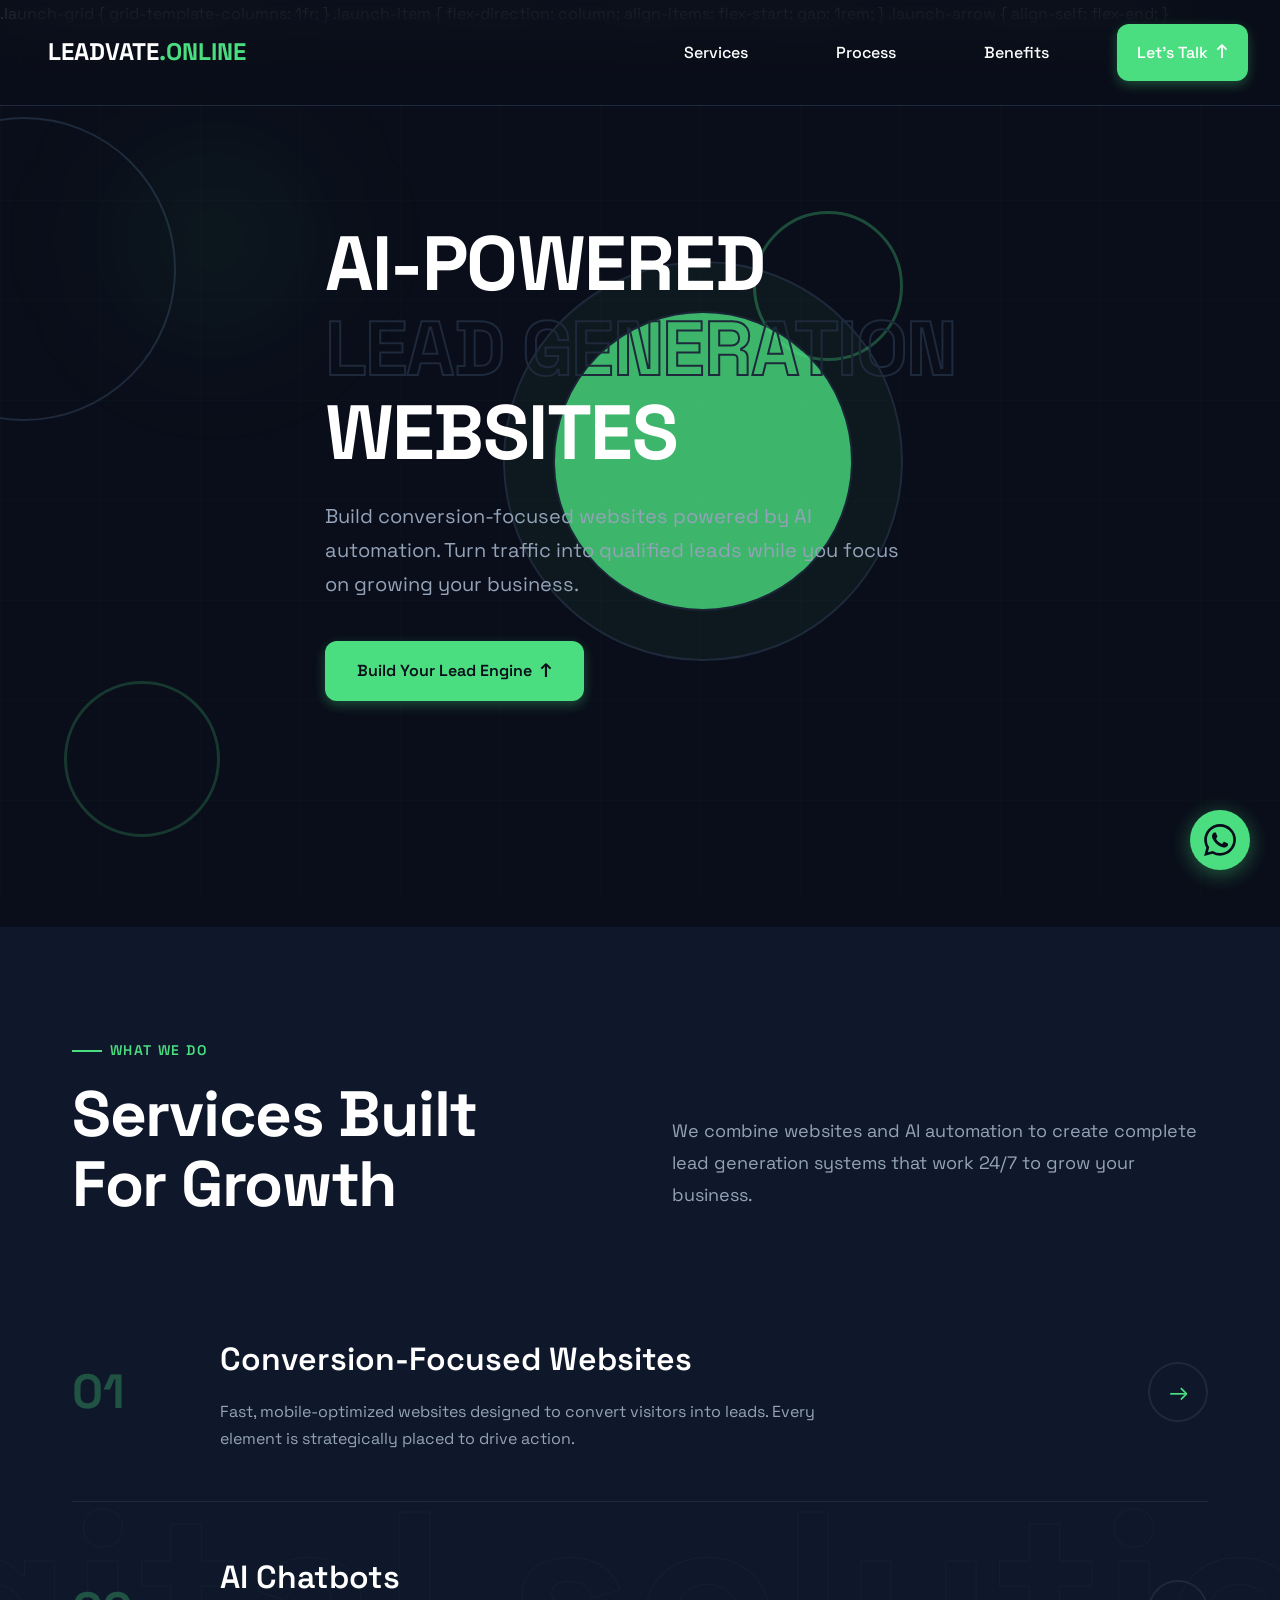
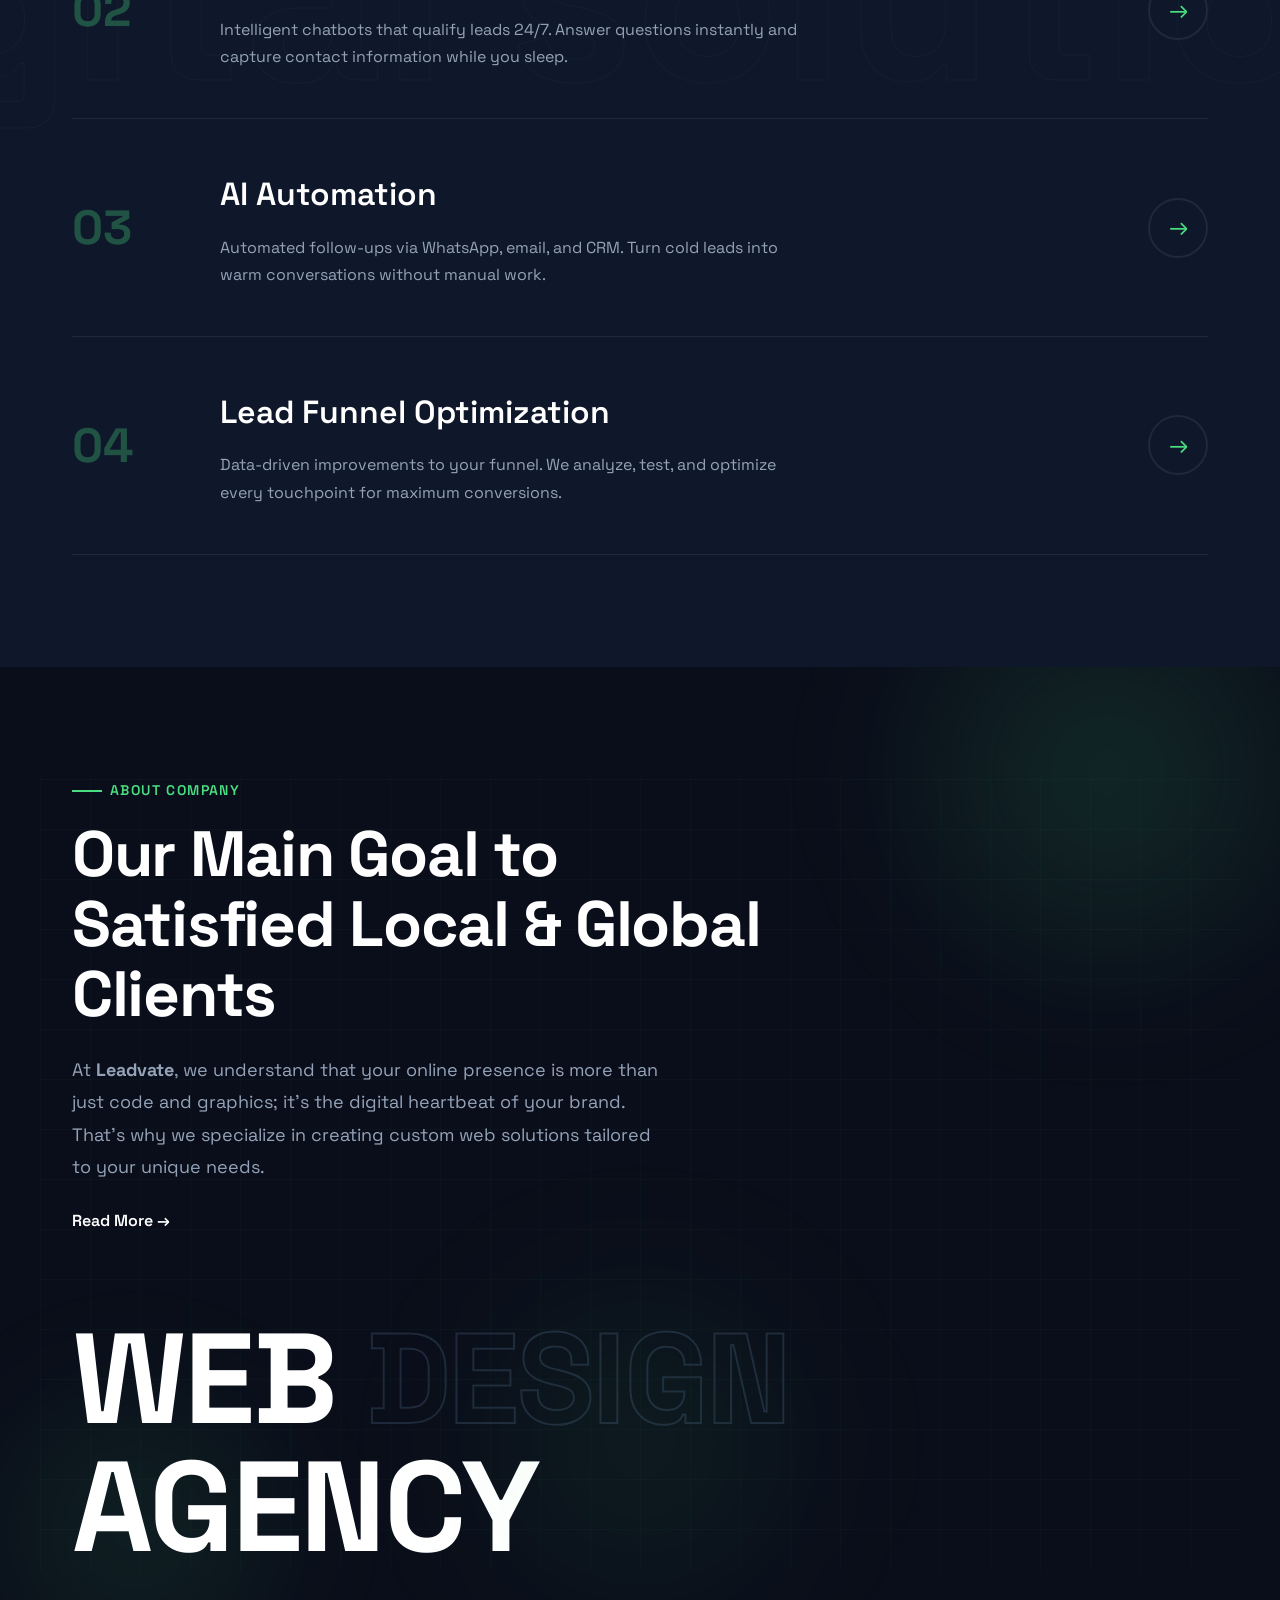
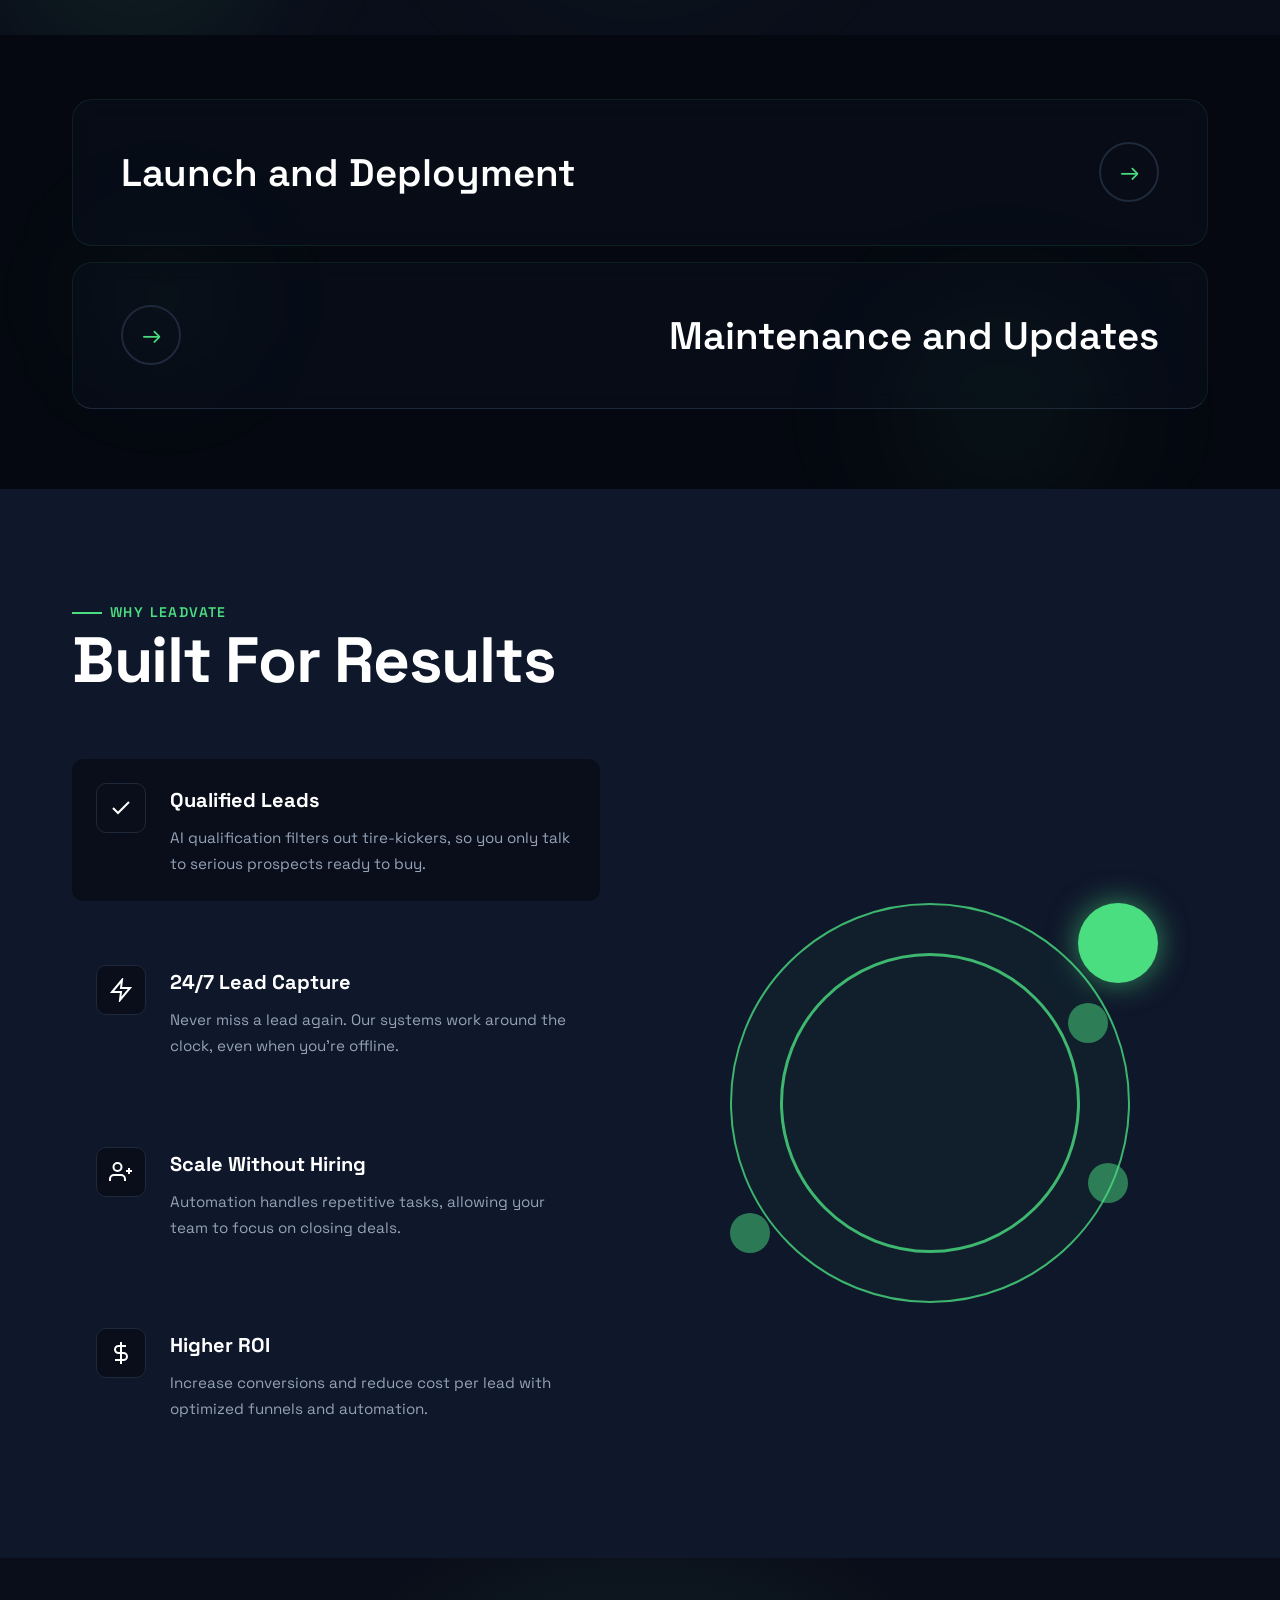
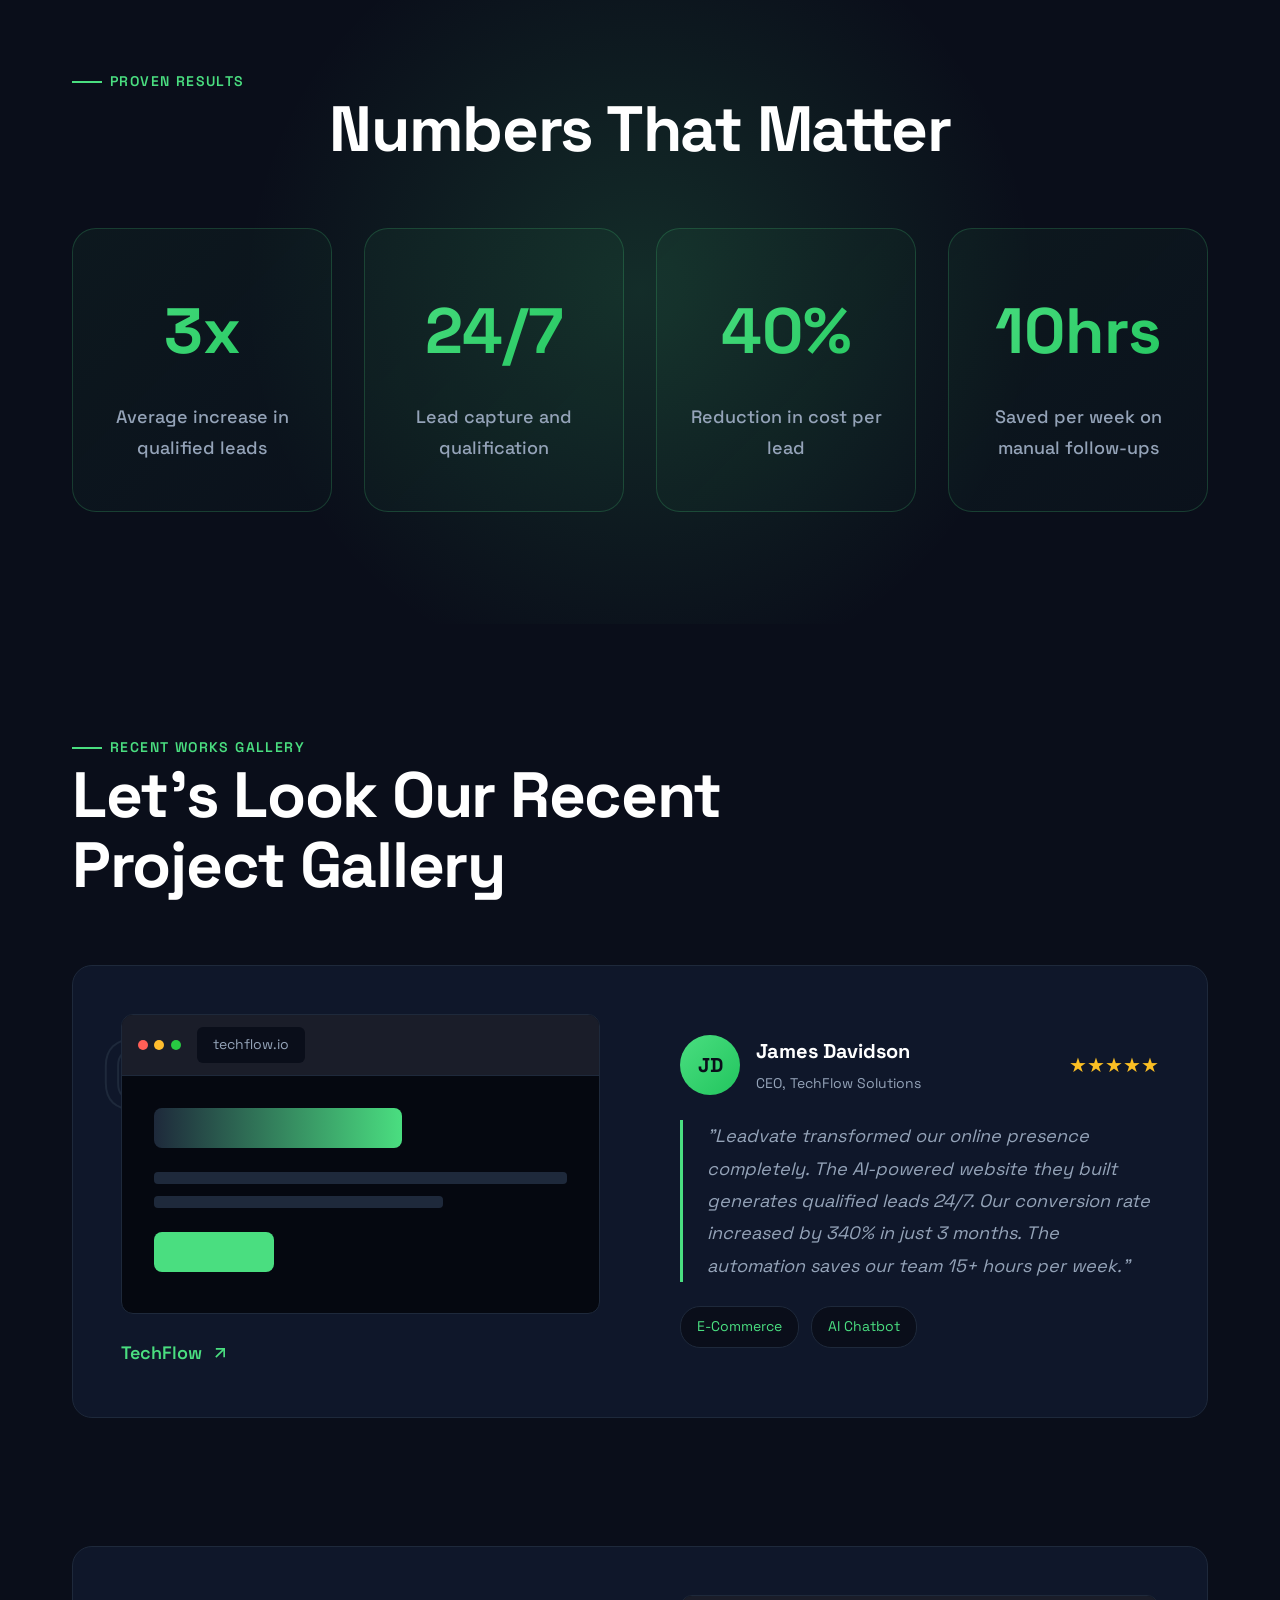
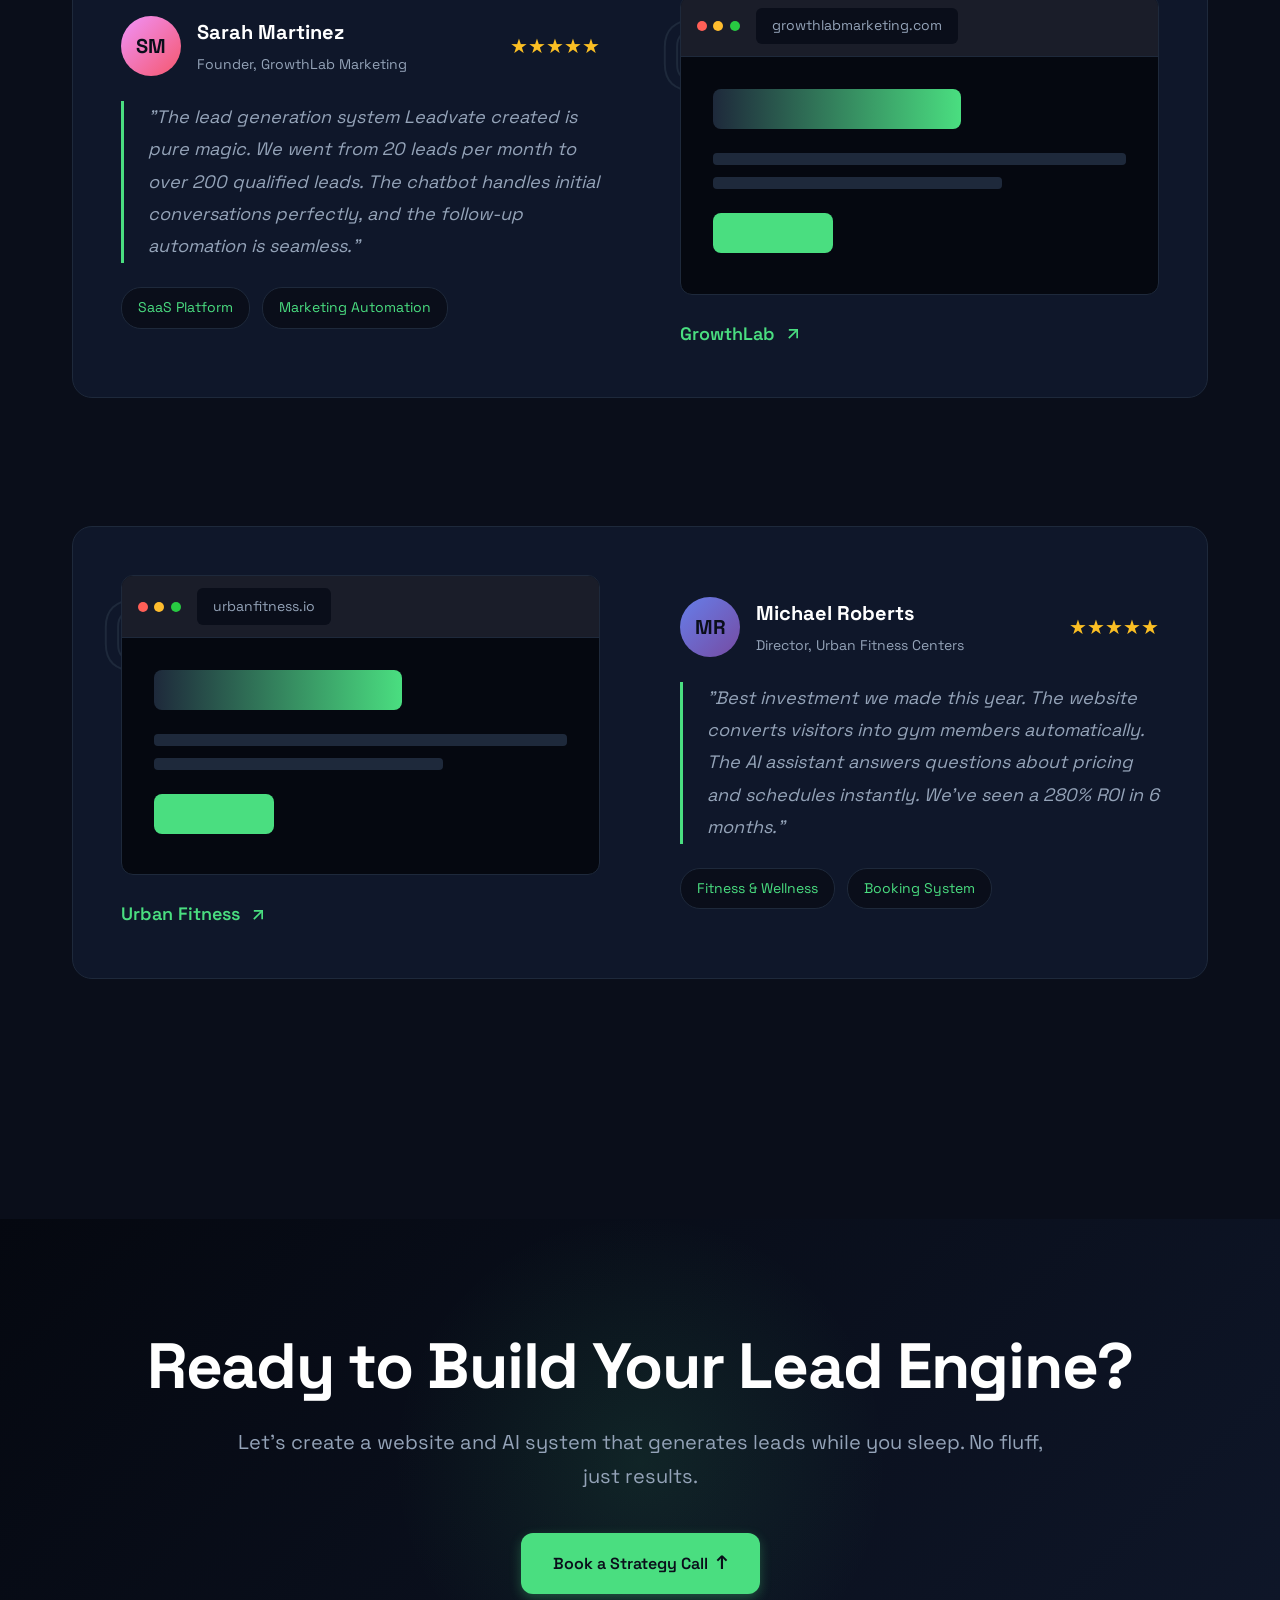
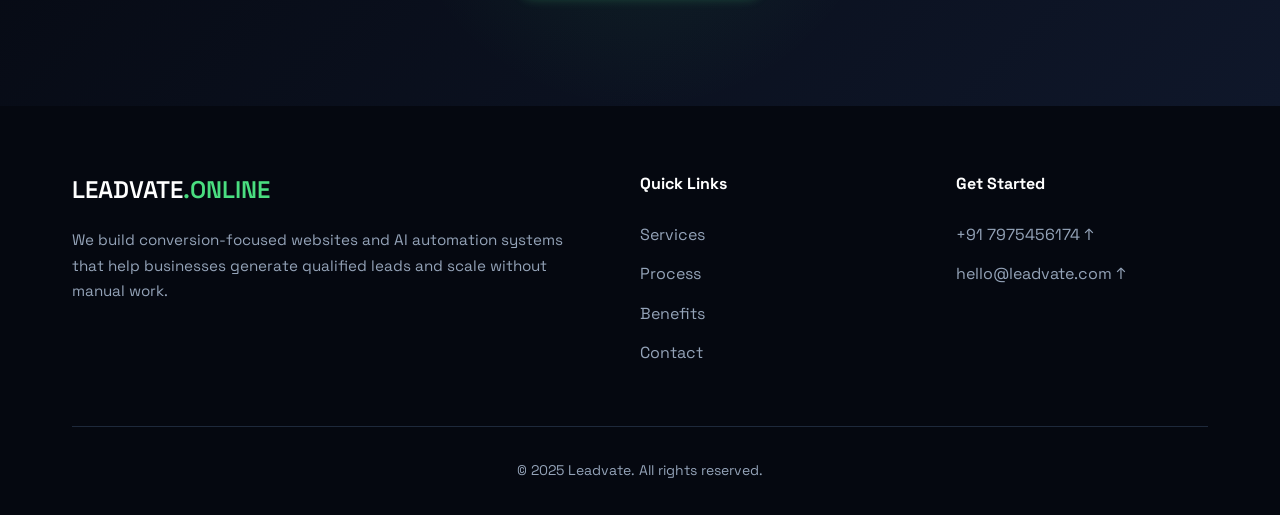
==== commit fed3b922: "Update index.html" ====
--- a/index.html
+++ b/index.html
@@ -37,6 +37,50 @@
             line-height: 1.7;
             overflow-x: hidden;
             background: var(--dark);
+            position: relative;
+        }
+
+        /* Animated background grid */
+        body::before {
+            content: '';
+            position: fixed;
+            top: 0;
+            left: 0;
+            right: 0;
+            bottom: 0;
+            background-image: 
+                linear-gradient(rgba(74, 222, 128, 0.02) 1px, transparent 1px),
+                linear-gradient(90deg, rgba(74, 222, 128, 0.02) 1px, transparent 1px);
+            background-size: 100px 100px;
+            pointer-events: none;
+            z-index: 0;
+            animation: grid-move 20s linear infinite;
+        }
+
+        @keyframes grid-move {
+            0% { transform: translate(0, 0); }
+            100% { transform: translate(100px, 100px); }
+        }
+
+        /* Floating orbs in background */
+        body::after {
+            content: '';
+            position: fixed;
+            top: 10%;
+            left: 5%;
+            width: 300px;
+            height: 300px;
+            background: radial-gradient(circle, rgba(74, 222, 128, 0.08) 0%, transparent 70%);
+            border-radius: 50%;
+            filter: blur(60px);
+            animation: float-orb-1 20s ease-in-out infinite;
+            pointer-events: none;
+            z-index: 0;
+        }
+
+        @keyframes float-orb-1 {
+            0%, 100% { transform: translate(0, 0) scale(1); }
+            50% { transform: translate(100px, 50px) scale(1.2); }
         }
 
         h1 { 
@@ -54,8 +98,8 @@
         h3 { font-size: 1.5rem; font-weight: 600; }
         p { font-size: 1.125rem; color: var(--gray); max-width: 65ch; }
 
-        .container { max-width: 1200px; margin: 0 auto; padding: 0 2rem; }
-        .section { padding: 7rem 0; }
+        .container { max-width: 1200px; margin: 0 auto; padding: 0 2rem; position: relative; z-index: 1; }
+        .section { padding: 7rem 0; position: relative; }
         .tag { 
             font-size: 0.875rem; 
             text-transform: uppercase; 
@@ -107,6 +151,12 @@
             font-size: 1.5rem; 
             font-weight: 700; 
             color: var(--text);
+            padding: 0.5rem 1rem;
+            border-radius: 12px;
+            transition: all 0.3s;
+        }
+        .logo:hover {
+            background: rgba(74, 222, 128, 0.1);
         }
         .logo .mint { color: var(--mint); }
 
@@ -122,16 +172,21 @@
             text-decoration: none;
             font-weight: 500;
             transition: all 0.3s;
+            padding: 0.75rem 1.25rem;
+            border-radius: 12px;
             font-size: 1rem;
         }
 
-        .nav-links a:hover { color: var(--mint); }
+        .nav-links a:hover { 
+            color: var(--mint);
+            background: rgba(74, 222, 128, 0.1);
+        }
 
         .btn {
             background: var(--mint);
             color: var(--dark);
             padding: 0.875rem 2rem;
-            border-radius: 8px;
+            border-radius: 12px;
             text-decoration: none;
             font-weight: 600;
             transition: all 0.3s;
@@ -140,12 +195,13 @@
             gap: 0.5rem;
             border: none;
             cursor: pointer;
+            box-shadow: 0 4px 12px rgba(74, 222, 128, 0.3);
         }
 
         .btn:hover {
             background: var(--mint-hover);
             transform: translateY(-2px);
-            box-shadow: 0 4px 20px rgba(74, 222, 128, 0.4);
+            box-shadow: 0 6px 20px rgba(74, 222, 128, 0.5);
         }
 
         .btn::after {
@@ -400,11 +456,54 @@
             background: var(--dark);
             position: relative;
             padding: 7rem 0 4rem;
+            overflow: hidden;
+        }
+
+        .process::before {
+            content: '';
+            position: absolute;
+            top: -20%;
+            right: -10%;
+            width: 600px;
+            height: 600px;
+            background: radial-gradient(circle, rgba(74, 222, 128, 0.15) 0%, transparent 60%);
+            border-radius: 50%;
+            animation: float 15s ease-in-out infinite;
+            filter: blur(60px);
+        }
+
+        .process::after {
+            content: '';
+            position: absolute;
+            bottom: -10%;
+            left: -5%;
+            width: 400px;
+            height: 400px;
+            background: radial-gradient(circle, rgba(74, 222, 128, 0.1) 0%, transparent 70%);
+            border-radius: 50%;
+            animation: float 12s ease-in-out infinite reverse;
+            filter: blur(50px);
         }
 
         .process .container {
             position: relative;
             z-index: 1;
+        }
+
+        /* Grid pattern overlay */
+        .process .container::before {
+            content: '';
+            position: absolute;
+            top: 0;
+            left: 0;
+            right: 0;
+            bottom: 0;
+            background-image: 
+                linear-gradient(rgba(74, 222, 128, 0.03) 1px, transparent 1px),
+                linear-gradient(90deg, rgba(74, 222, 128, 0.03) 1px, transparent 1px);
+            background-size: 50px 50px;
+            pointer-events: none;
+            z-index: 0;
         }
 
         .about-company {
@@ -440,6 +539,21 @@
 
         .web-design-agency {
             margin-top: 4rem;
+            position: relative;
+        }
+
+        .web-design-agency::before {
+            content: '';
+            position: absolute;
+            top: 50%;
+            left: 50%;
+            transform: translate(-50%, -50%);
+            width: 400px;
+            height: 400px;
+            background: radial-gradient(circle, rgba(74, 222, 128, 0.1) 0%, transparent 70%);
+            border-radius: 50%;
+            filter: blur(80px);
+            pointer-events: none;
         }
 
         .agency-heading {
@@ -461,6 +575,34 @@
         .launch-section {
             background: var(--darker);
             padding: 4rem 0;
+            position: relative;
+            overflow: hidden;
+        }
+
+        .launch-section::before {
+            content: '';
+            position: absolute;
+            top: 50%;
+            right: 10%;
+            width: 300px;
+            height: 300px;
+            background: radial-gradient(circle, rgba(74, 222, 128, 0.12) 0%, transparent 60%);
+            border-radius: 50%;
+            filter: blur(70px);
+            animation: pulse 8s ease-in-out infinite;
+        }
+
+        .launch-section::after {
+            content: '';
+            position: absolute;
+            bottom: 20%;
+            left: 5%;
+            width: 200px;
+            height: 200px;
+            background: radial-gradient(circle, rgba(74, 222, 128, 0.08) 0%, transparent 70%);
+            border-radius: 50%;
+            filter: blur(60px);
+            animation: float 10s ease-in-out infinite;
         }
 
         .launch-grid {
@@ -473,12 +615,28 @@
             display: flex;
             align-items: center;
             justify-content: space-between;
-            padding: 2.5rem 0;
+            padding: 2.5rem 3rem;
             border-bottom: 1px solid var(--border);
+            border-radius: 20px;
+            margin-bottom: 1rem;
+            background: rgba(15, 23, 42, 0.3);
+            backdrop-filter: blur(10px);
+            -webkit-backdrop-filter: blur(10px);
+            border: 1px solid rgba(74, 222, 128, 0.1);
+            transition: all 0.4s cubic-bezier(0.4, 0, 0.2, 1);
+        }
+
+        .launch-item:hover {
+            background: rgba(74, 222, 128, 0.08);
+            backdrop-filter: blur(20px);
+            -webkit-backdrop-filter: blur(20px);
+            border-color: rgba(74, 222, 128, 0.3);
+            transform: translateX(10px);
+            box-shadow: 0 8px 32px rgba(74, 222, 128, 0.15);
         }
 
         .launch-item:last-child {
-            border-bottom: none;
+            border-bottom: 1px solid var(--border);
         }
 
         .launch-item h3 {
@@ -527,9 +685,14 @@
             padding: 1.5rem;
             border-radius: 12px;
             transition: all 0.3s;
+            cursor: pointer;
         }
 
         .feat:hover {
+            background: var(--dark);
+        }
+
+        .feat.active {
             background: var(--dark);
         }
 
@@ -567,6 +730,7 @@
             position: absolute;
             border-radius: 50%;
             border: 2px solid var(--border);
+            transition: all 0.6s cubic-bezier(0.4, 0, 0.2, 1);
         }
 
         .feat-visual .circle:nth-child(1) {
@@ -592,7 +756,8 @@
             height: 40px;
             background: var(--mint);
             border-radius: 50%;
-            animation: float 3s ease-in-out infinite;
+            transition: all 0.6s cubic-bezier(0.4, 0, 0.2, 1);
+            opacity: 0.5;
         }
 
         .feat-visual .dot:nth-child(3) {
@@ -603,42 +768,167 @@
         .feat-visual .dot:nth-child(4) {
             bottom: 100px;
             left: 50px;
-            animation-delay: 1s;
+        }
+
+        .feat-visual .dot:nth-child(5) {
+            top: 150px;
+            right: 100px;
+        }
+
+        .feat-visual .dot:nth-child(6) {
+            bottom: 150px;
+            right: 80px;
+        }
+
+        /* Active states for orbit dots */
+        .feat-visual .dot.active {
+            width: 80px;
+            height: 80px;
+            opacity: 1;
+            box-shadow: 0 0 30px rgba(74, 222, 128, 0.6);
+            animation: orbit-pulse 2s ease-in-out infinite;
+        }
+
+        .feat-visual .circle.active {
+            border-color: var(--mint);
+            opacity: 0.8;
+            animation: orbit-rotate 20s linear infinite;
+        }
+
+        @keyframes orbit-pulse {
+            0%, 100% { transform: scale(1); }
+            50% { transform: scale(1.1); }
+        }
+
+        @keyframes orbit-rotate {
+            from { transform: rotate(0deg); }
+            to { transform: rotate(360deg); }
         }
 
         /* Stats */
         .stats-section {
             background: var(--dark);
+            position: relative;
+            overflow: hidden;
+        }
+
+        .stats-section::before {
+            content: '';
+            position: absolute;
+            top: 50%;
+            left: 50%;
+            transform: translate(-50%, -50%);
+            width: 800px;
+            height: 800px;
+            background: radial-gradient(circle, rgba(74, 222, 128, 0.15) 0%, transparent 70%);
+            animation: pulse 8s ease-in-out infinite;
+        }
+
+        .stats-section .container {
+            position: relative;
+            z-index: 1;
         }
 
         .stats {
             display: grid;
-            grid-template-columns: repeat(auto-fit, minmax(200px, 1fr));
-            gap: 3rem;
+            grid-template-columns: repeat(auto-fit, minmax(250px, 1fr));
+            gap: 2rem;
             margin-top: 4rem;
             text-align: center;
         }
 
         .stat {
-            padding: 2rem;
-            border-radius: 16px;
-            background: var(--bg);
-            border: 1px solid var(--border);
-            transition: all 0.3s;
+            padding: 3rem 2rem;
+            border-radius: 24px;
+            background: linear-gradient(135deg, rgba(74, 222, 128, 0.05) 0%, rgba(74, 222, 128, 0.02) 100%);
+            border: 1px solid rgba(74, 222, 128, 0.2);
+            position: relative;
+            overflow: hidden;
+            transition: all 0.5s cubic-bezier(0.4, 0, 0.2, 1);
+        }
+
+        .stat::before {
+            content: '';
+            position: absolute;
+            top: -50%;
+            left: -50%;
+            width: 200%;
+            height: 200%;
+            background: radial-gradient(circle, rgba(74, 222, 128, 0.1) 0%, transparent 70%);
+            opacity: 0;
+            transition: all 0.5s;
+        }
+
+        .stat:hover::before {
+            opacity: 1;
+            animation: stat-glow 2s ease-in-out infinite;
+        }
+
+        @keyframes stat-glow {
+            0%, 100% { transform: translate(0, 0) scale(1); }
+            50% { transform: translate(10%, 10%) scale(1.1); }
         }
 
         .stat:hover {
-            transform: translateY(-5px);
+            transform: translateY(-10px) scale(1.05);
             border-color: var(--mint);
+            box-shadow: 0 20px 60px rgba(74, 222, 128, 0.3);
+            background: linear-gradient(135deg, rgba(74, 222, 128, 0.1) 0%, rgba(74, 222, 128, 0.05) 100%);
         }
 
         .stat h3 { 
-            font-size: 3.5rem; 
-            color: var(--mint); 
-            margin-bottom: 0.5rem;
+            font-size: 4rem; 
+            background: linear-gradient(135deg, var(--mint) 0%, #22c55e 50%, var(--mint) 100%);
+            background-size: 200% 200%;
+            -webkit-background-clip: text;
+            -webkit-text-fill-color: transparent;
+            background-clip: text;
+            margin-bottom: 1rem;
             font-weight: 700;
-        }
-        .stat p { margin: 0 auto; }
+            animation: gradient-shift 3s ease infinite;
+            position: relative;
+            z-index: 1;
+        }
+
+        @keyframes gradient-shift {
+            0%, 100% { background-position: 0% 50%; }
+            50% { background-position: 100% 50%; }
+        }
+
+        .stat:hover h3 {
+            animation: gradient-shift 1.5s ease infinite, number-bounce 0.6s ease;
+        }
+
+        @keyframes number-bounce {
+            0%, 100% { transform: scale(1); }
+            50% { transform: scale(1.15); }
+        }
+
+        .stat p { 
+            margin: 0 auto;
+            font-size: 1.125rem;
+            font-weight: 500;
+            position: relative;
+            z-index: 1;
+        }
+
+        .stat::after {
+            content: '';
+            position: absolute;
+            top: 50%;
+            left: 50%;
+            transform: translate(-50%, -50%);
+            width: 0;
+            height: 0;
+            border-radius: 50%;
+            background: rgba(74, 222, 128, 0.2);
+            transition: all 0.6s ease;
+        }
+
+        .stat:hover::after {
+            width: 300px;
+            height: 300px;
+        }
 
         /* Testimonials */
         .testimonials {
@@ -1191,7 +1481,7 @@
 
             <div class="features-grid">
                 <div class="feat-list">
-                    <div class="feat fade">
+                    <div class="feat fade active" data-index="0">
                         <div class="feat-icon">
                             <svg width="24" height="24" viewBox="0 0 24 24" fill="none" stroke="currentColor" stroke-width="2">
                                 <polyline points="20 6 9 17 4 12"/>
@@ -1203,7 +1493,7 @@
                         </div>
                     </div>
 
-                    <div class="feat fade">
+                    <div class="feat fade" data-index="1">
                         <div class="feat-icon">
                             <svg width="24" height="24" viewBox="0 0 24 24" fill="none" stroke="currentColor" stroke-width="2">
                                 <path d="M13 2L3 14h9l-1 8 10-12h-9l1-8z"/>
@@ -1215,7 +1505,7 @@
                         </div>
                     </div>
 
-                    <div class="feat fade">
+                    <div class="feat fade" data-index="2">
                         <div class="feat-icon">
                             <svg width="24" height="24" viewBox="0 0 24 24" fill="none" stroke="currentColor" stroke-width="2">
                                 <path d="M16 21v-2a4 4 0 0 0-4-4H5a4 4 0 0 0-4 4v2"/><circle cx="8.5" cy="7" r="4"/><line x1="20" y1="8" x2="20" y2="14"/><line x1="23" y1="11" x2="17" y2="11"/>
@@ -1227,7 +1517,7 @@
                         </div>
                     </div>
 
-                    <div class="feat fade">
+                    <div class="feat fade" data-index="3">
                         <div class="feat-icon">
                             <svg width="24" height="24" viewBox="0 0 24 24" fill="none" stroke="currentColor" stroke-width="2">
                                 <line x1="12" y1="1" x2="12" y2="23"/><path d="M17 5H9.5a3.5 3.5 0 0 0 0 7h5a3.5 3.5 0 0 1 0 7H6"/>
@@ -1243,8 +1533,10 @@
                 <div class="feat-visual fade">
                     <div class="circle"></div>
                     <div class="circle"></div>
-                    <div class="dot"></div>
-                    <div class="dot"></div>
+                    <div class="dot" data-feature="0"></div>
+                    <div class="dot" data-feature="1"></div>
+                    <div class="dot" data-feature="2"></div>
+                    <div class="dot" data-feature="3"></div>
                 </div>
             </div>
         </div>
@@ -1523,6 +1815,33 @@
                 }
             });
         });
+
+        // Feature orbit animation
+        const featureItems = document.querySelectorAll('.feat');
+        const orbitDots = document.querySelectorAll('.feat-visual .dot');
+        const orbitCircles = document.querySelectorAll('.feat-visual .circle');
+
+        featureItems.forEach((item, index) => {
+            item.addEventListener('mouseenter', () => {
+                // Remove active from all
+                featureItems.forEach(f => f.classList.remove('active'));
+                orbitDots.forEach(d => d.classList.remove('active'));
+                orbitCircles.forEach(c => c.classList.remove('active'));
+
+                // Add active to current
+                item.classList.add('active');
+                if (orbitDots[index]) {
+                    orbitDots[index].classList.add('active');
+                }
+                orbitCircles.forEach(c => c.classList.add('active'));
+            });
+        });
+
+        // Set first feature as active by default
+        if (orbitDots[0]) {
+            orbitDots[0].classList.add('active');
+            orbitCircles.forEach(c => c.classList.add('active'));
+        }
     </script>
 </body>
-</html>+</html>
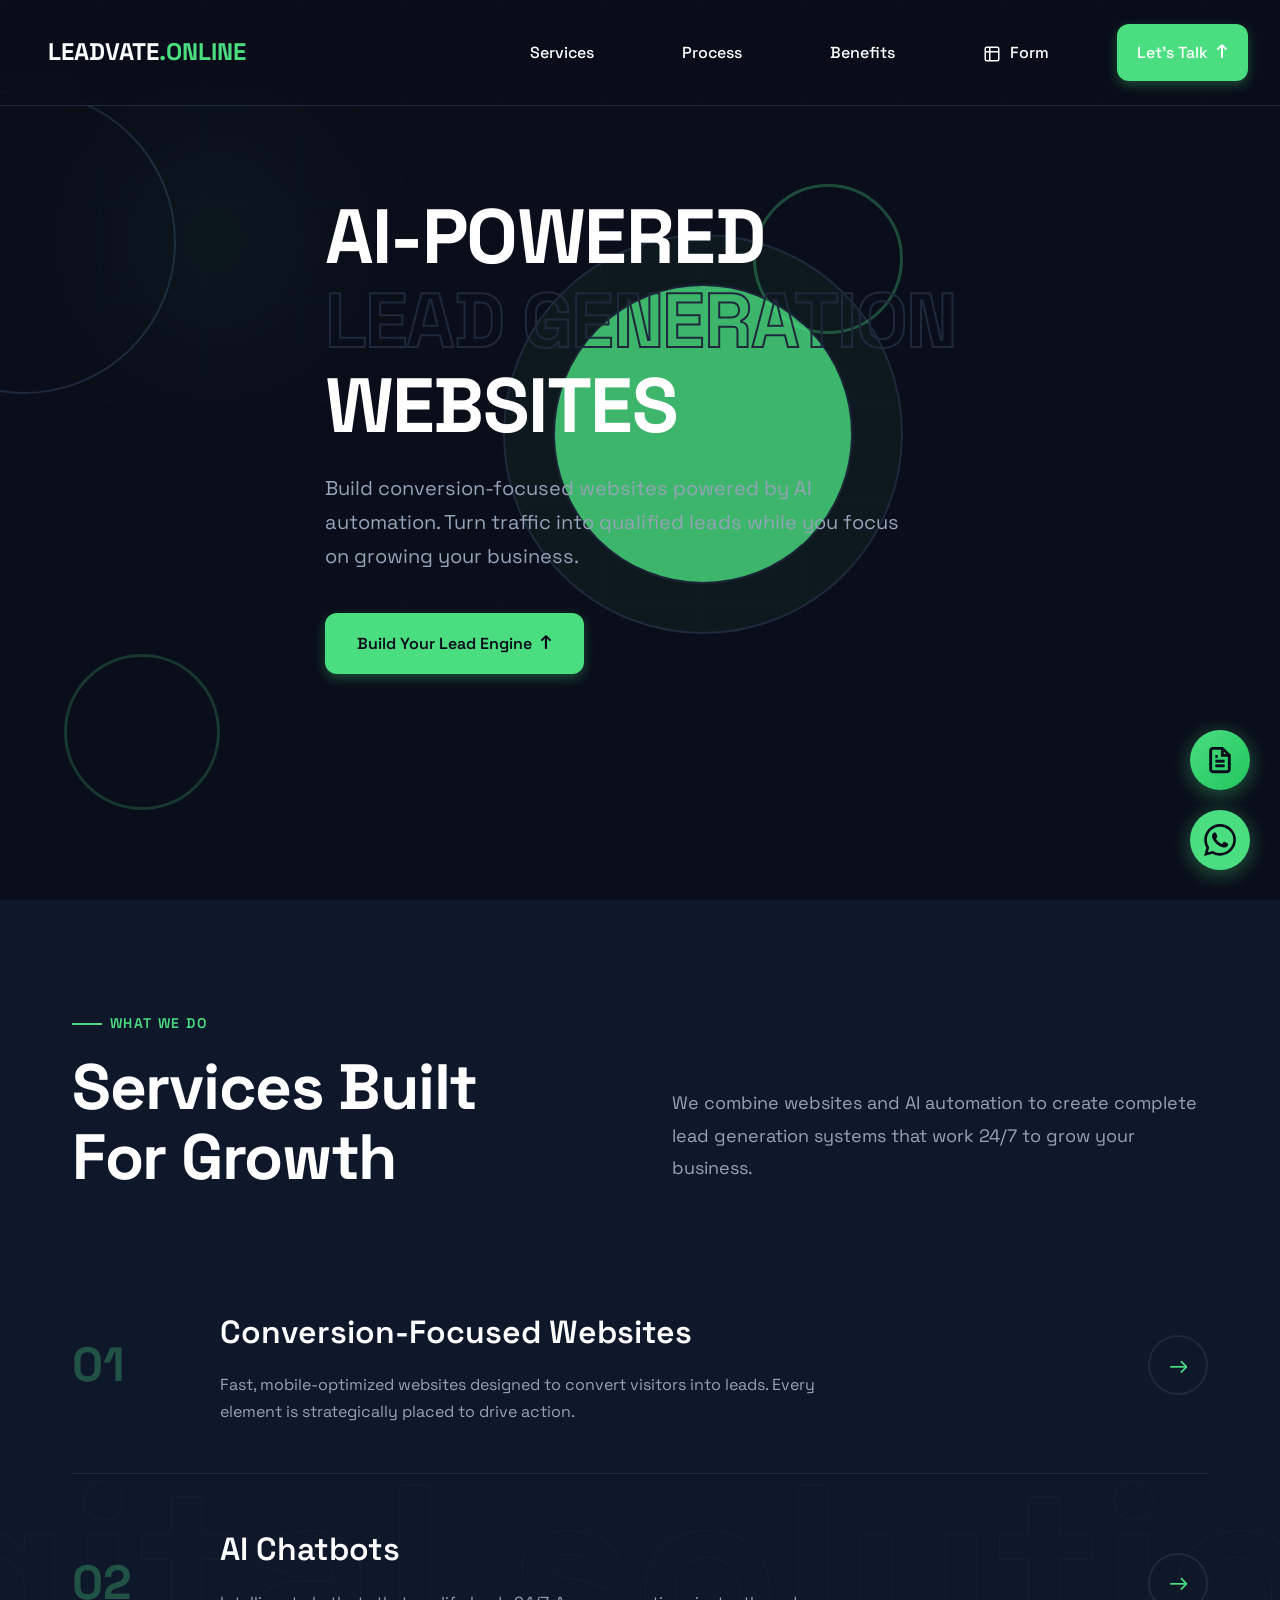
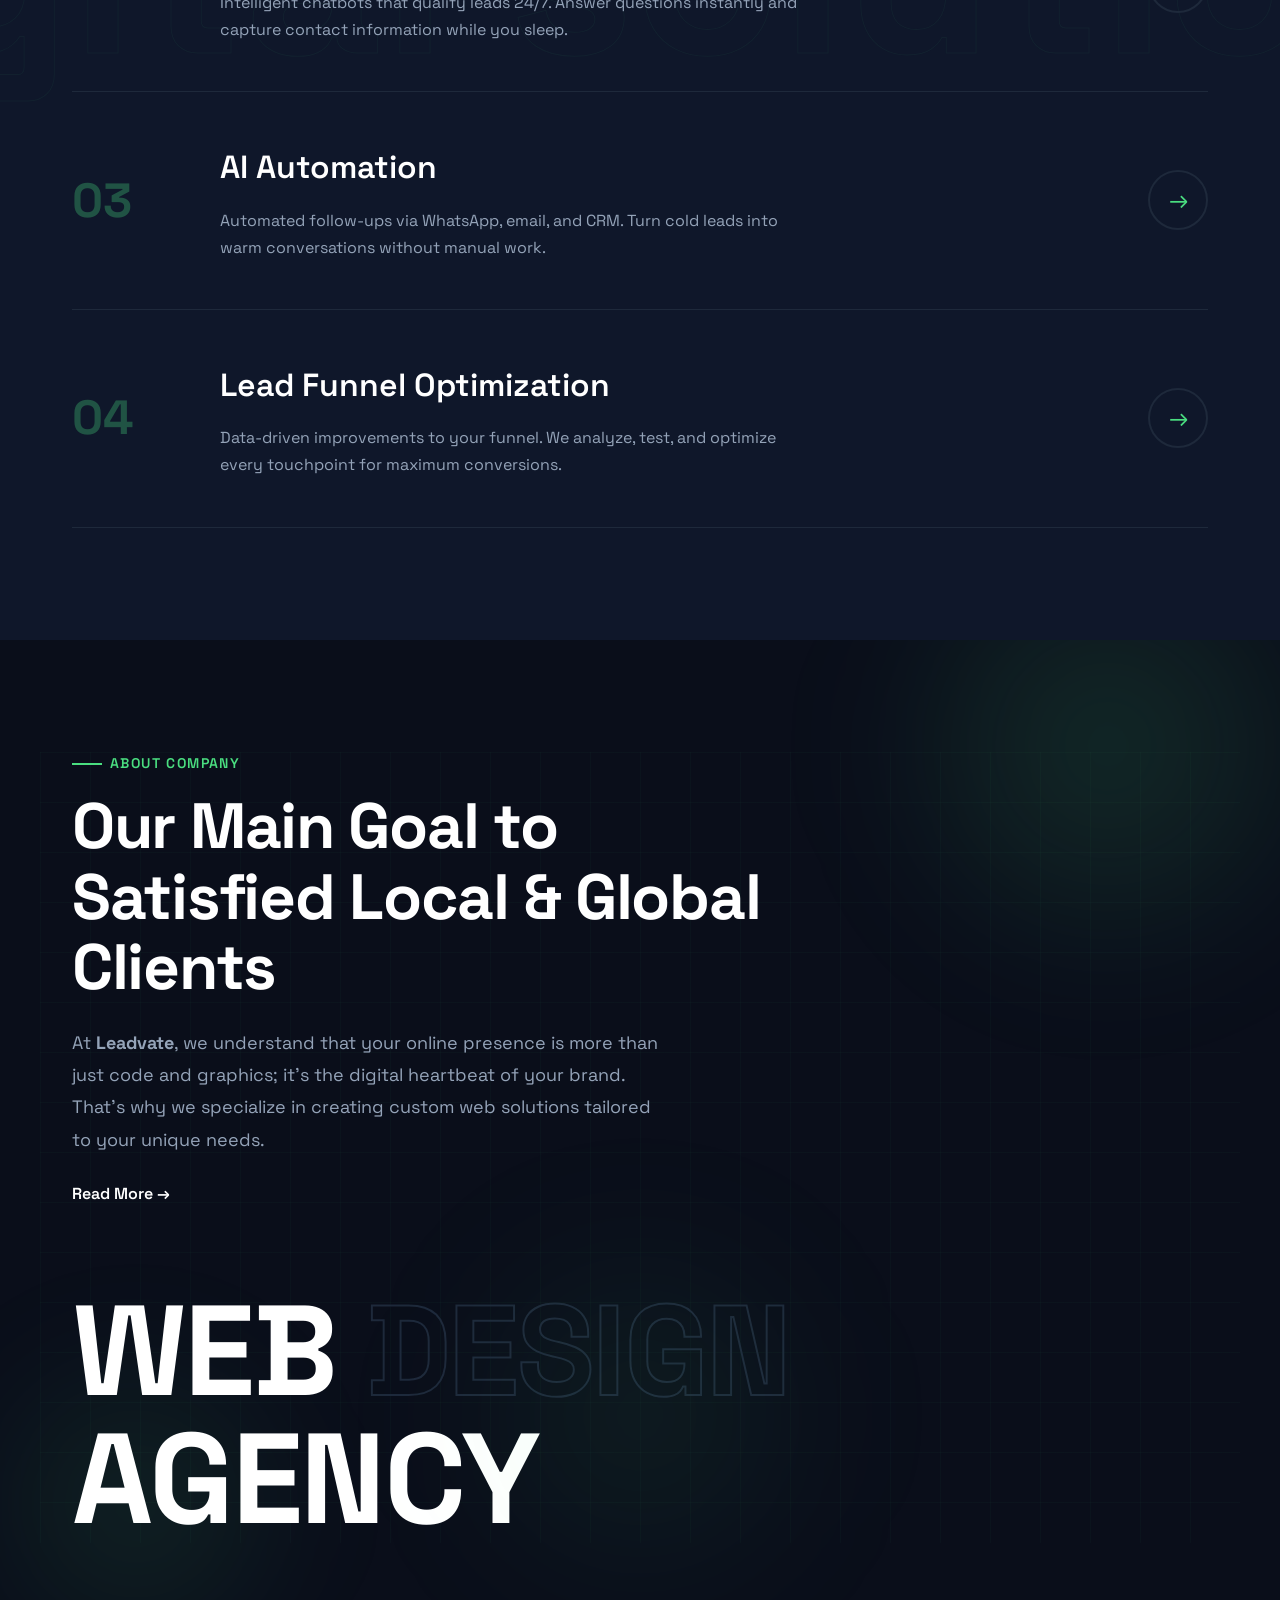
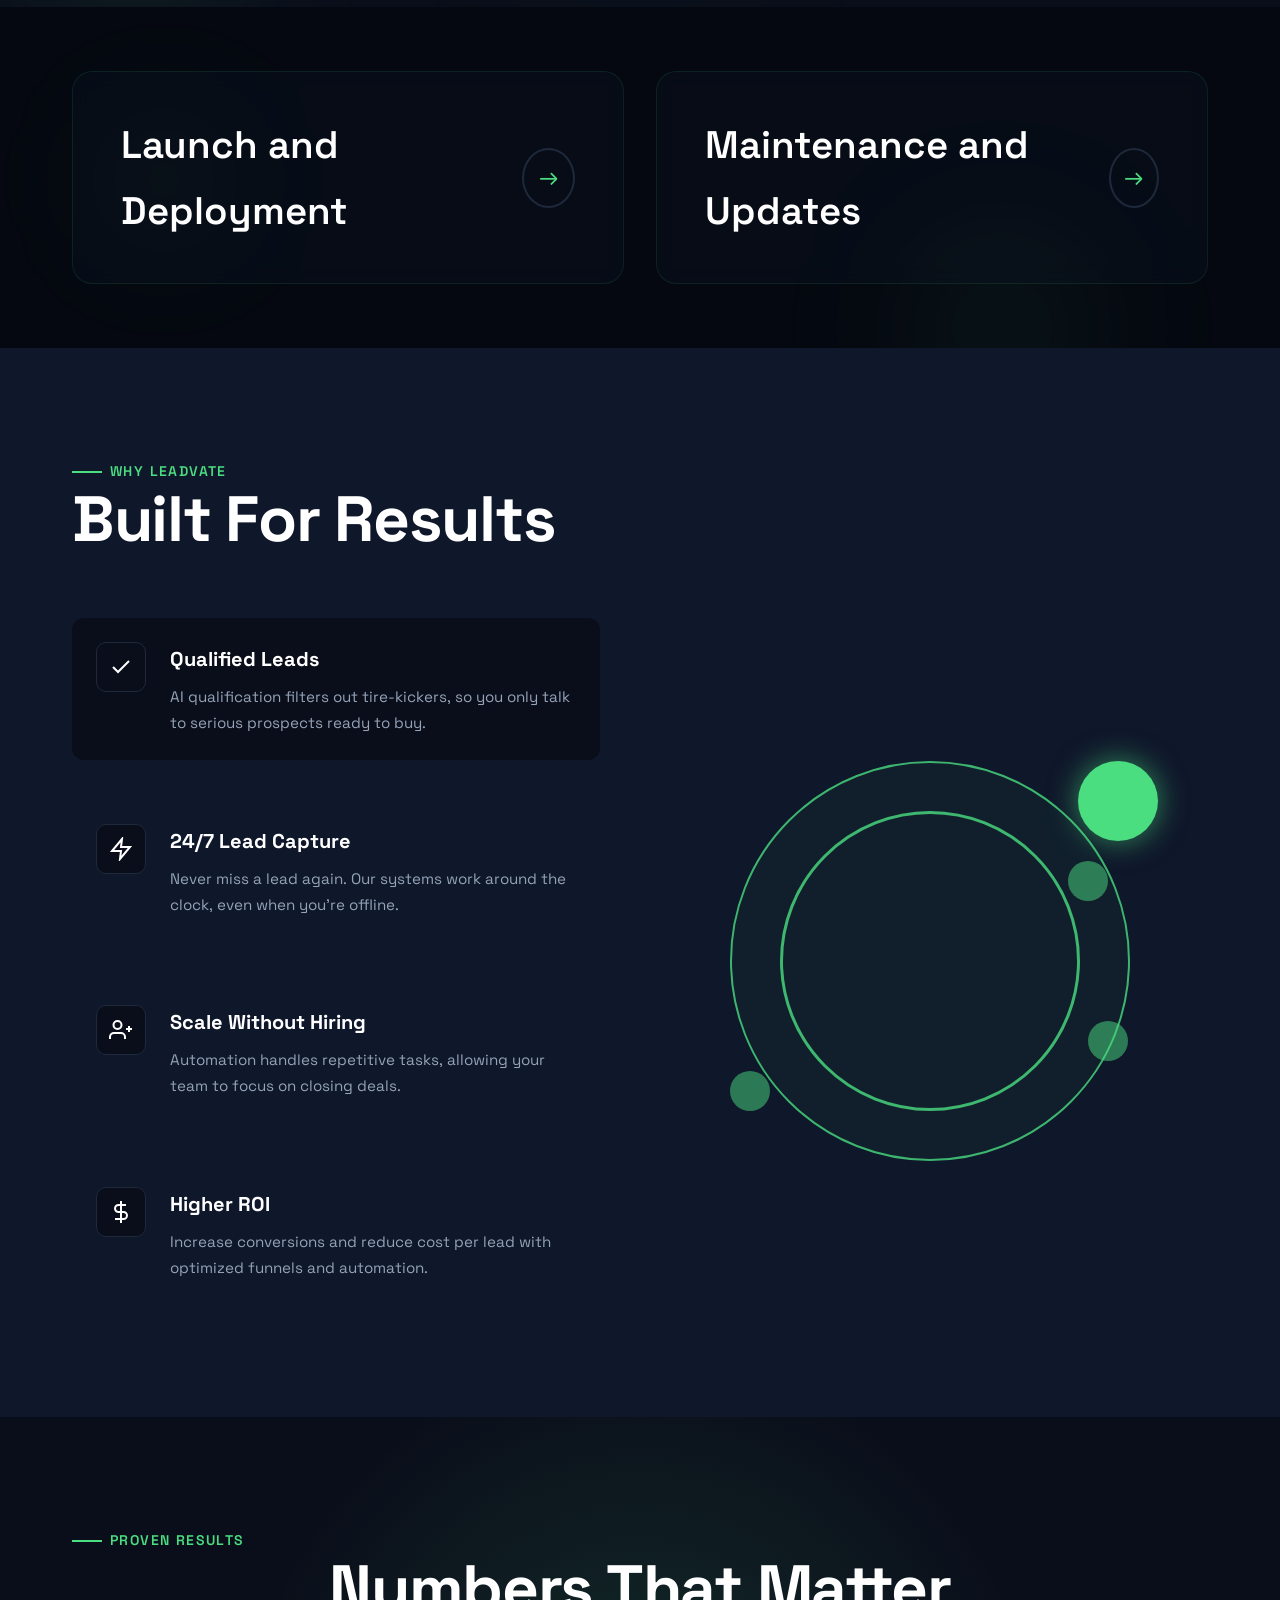
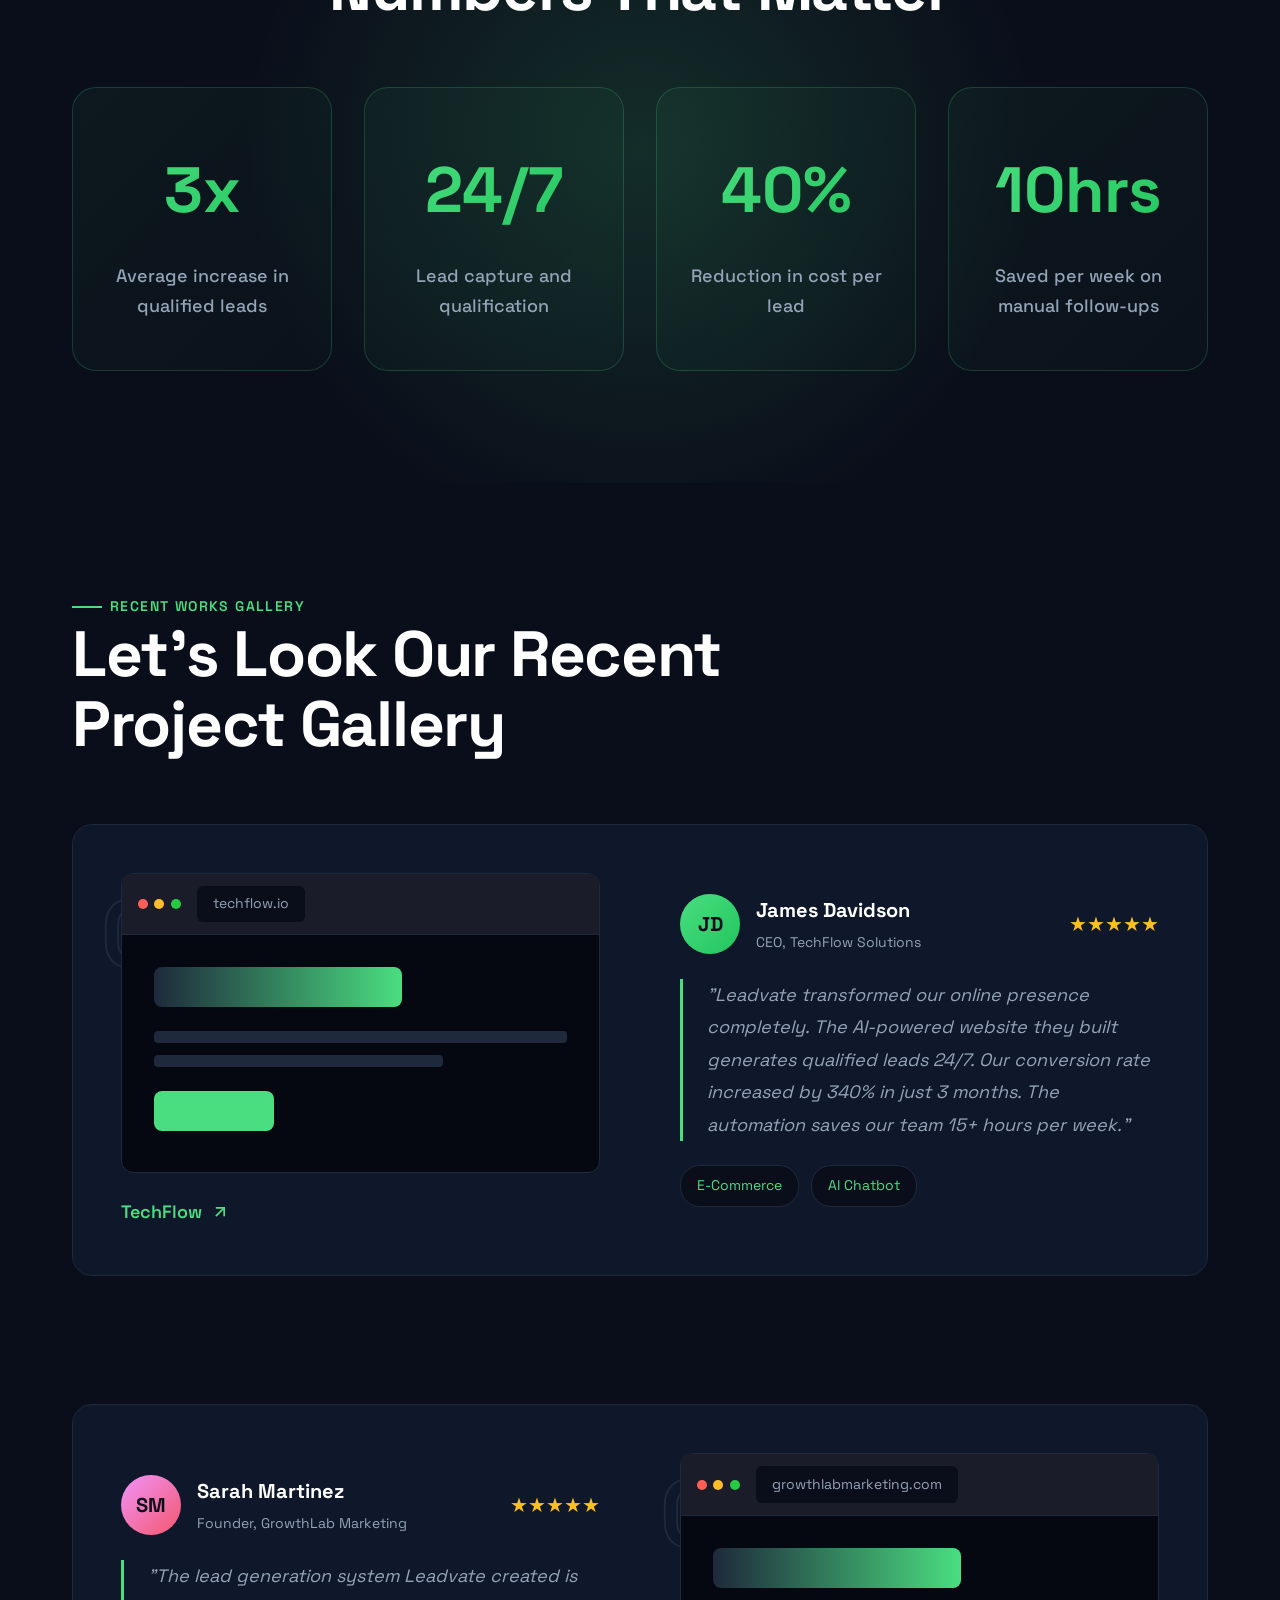
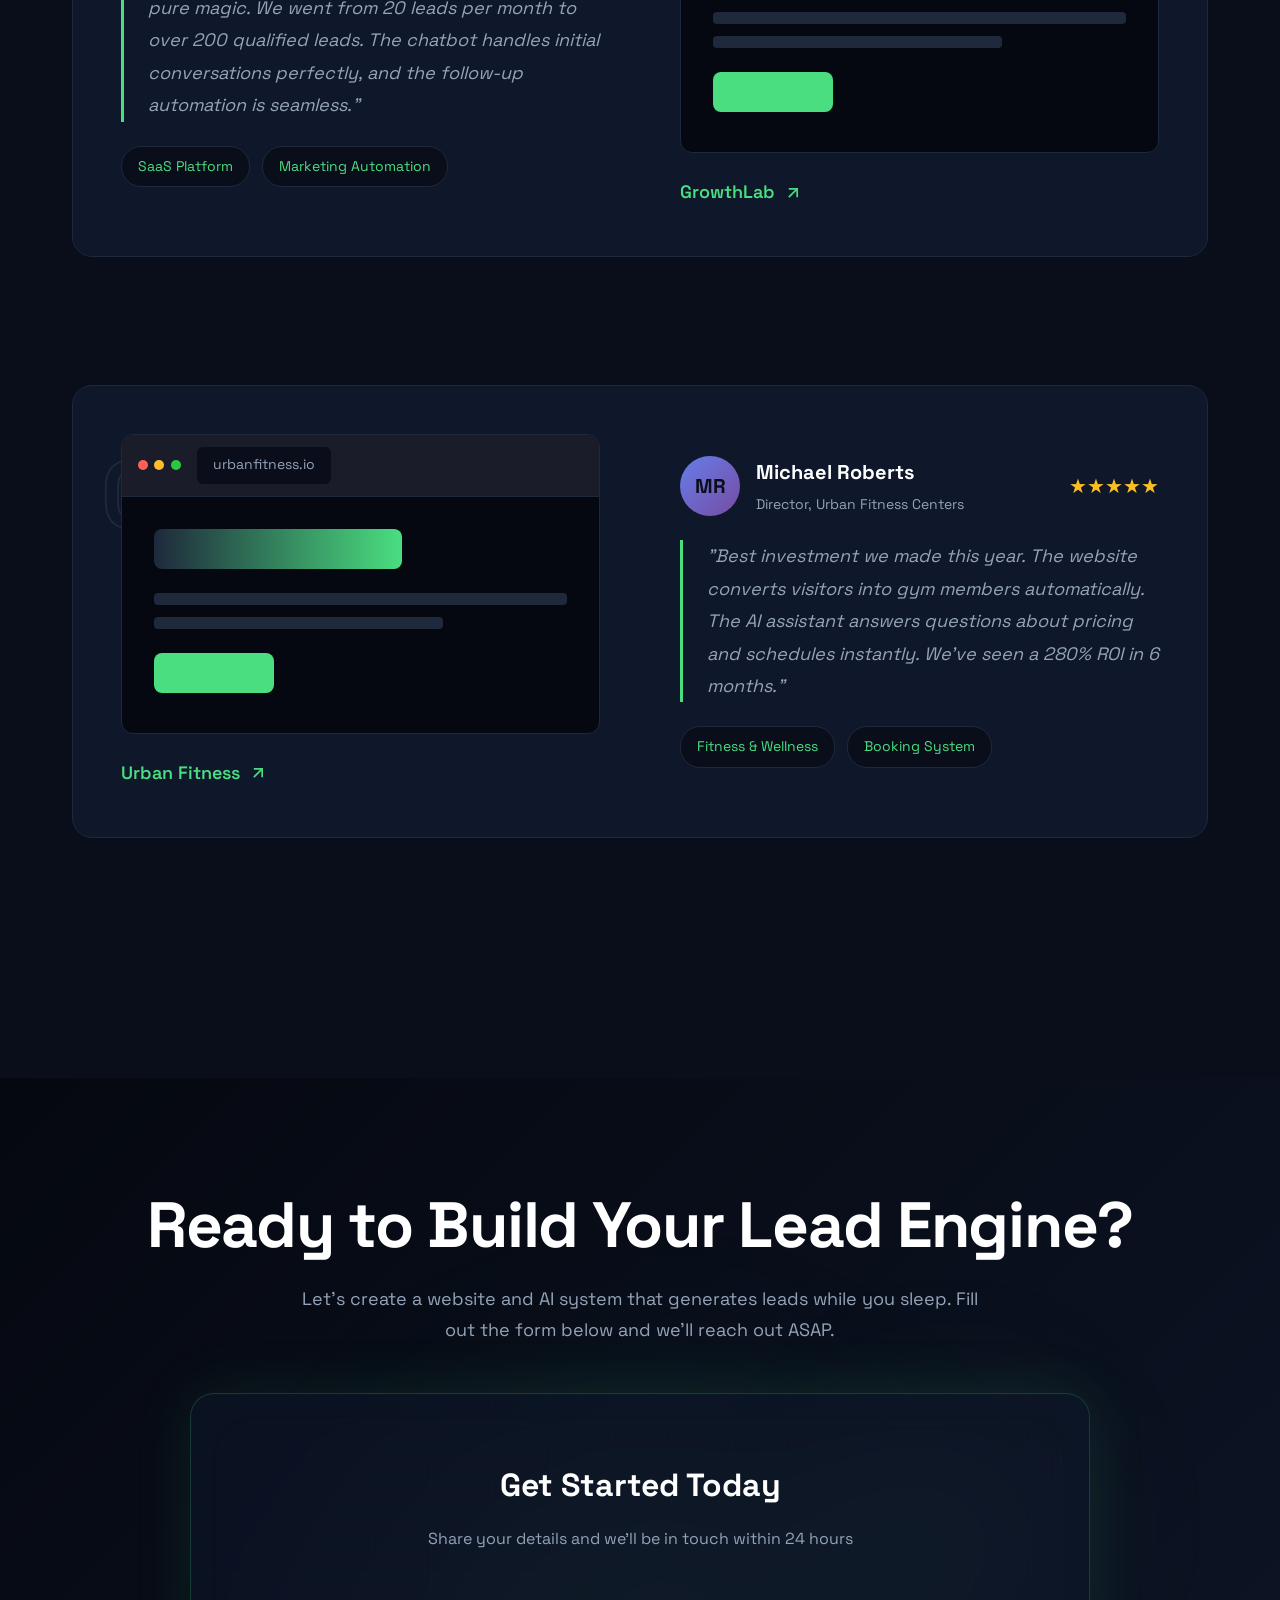
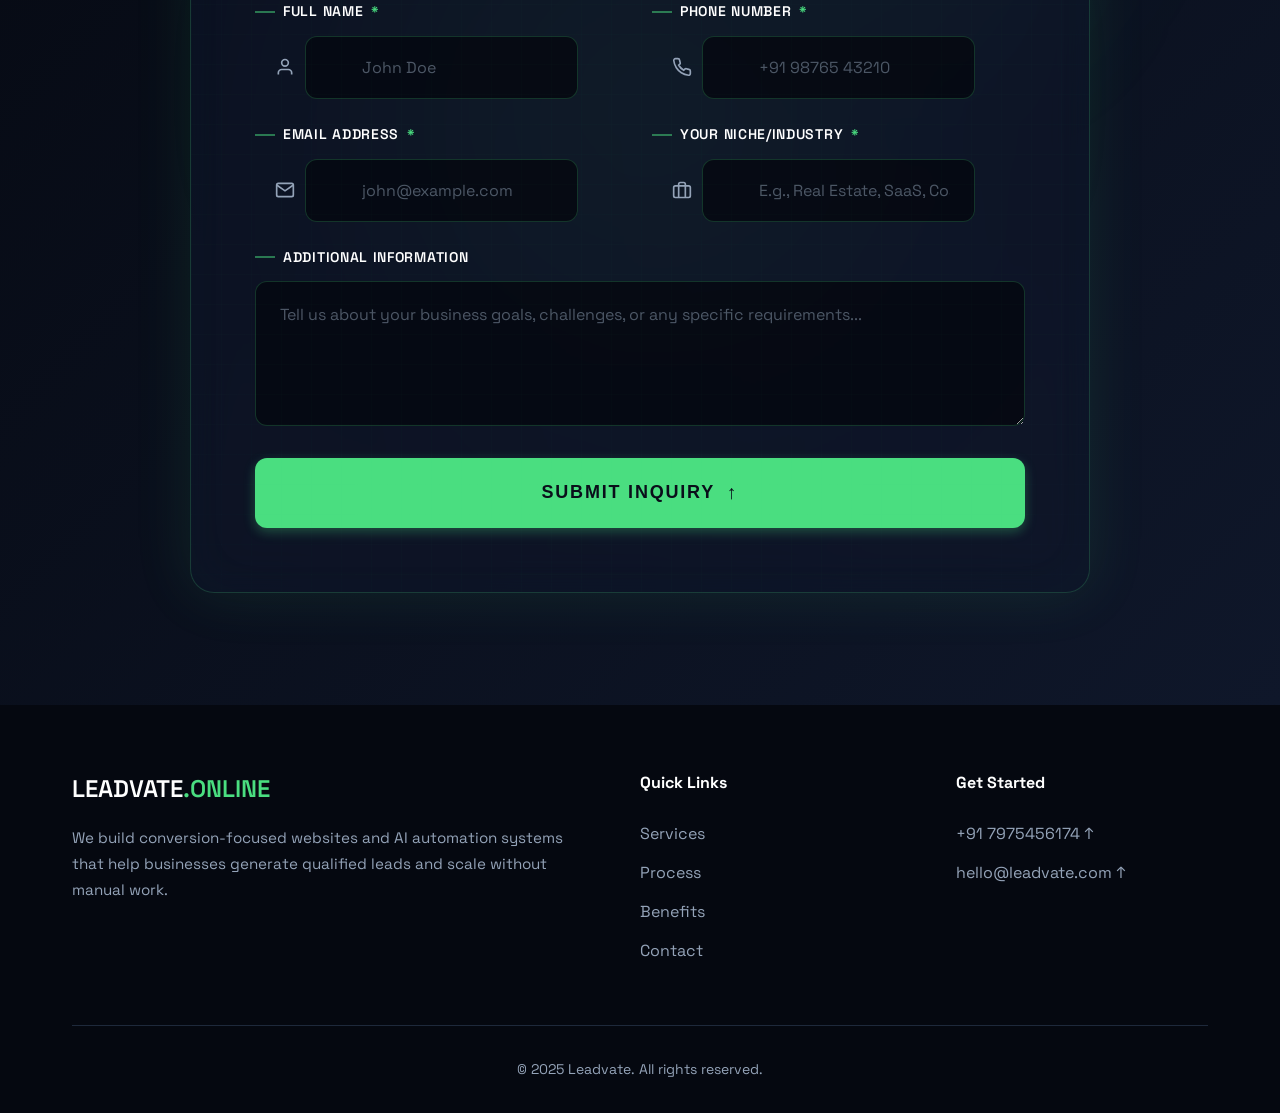
==== commit 2b85c403: "Update index.html" ====
--- a/index.html
+++ b/index.html
@@ -1,16 +1,4 @@
-.launch-grid {
-                grid-template-columns: 1fr;
-            }
-
-            .launch-item {
-                flex-direction: column;
-                align-items: flex-start;
-                gap: 1rem;
-            }
-
-            .launch-arrow {
-                align-self: flex-end;
-            }<!DOCTYPE html>
+<!DOCTYPE html>
 <html lang="en">
 <head>
     <meta charset="UTF-8">
@@ -84,13 +72,13 @@
         }
 
         h1 { 
-            font-size: clamp(3rem, 6vw, 5.5rem); 
+            font-size: clamp(2.5rem, 6vw, 5.5rem); 
             font-weight: 700; 
             line-height: 1.1;
             letter-spacing: -0.02em;
         }
         h2 { 
-            font-size: clamp(2.5rem, 5vw, 4rem); 
+            font-size: clamp(2rem, 5vw, 4rem); 
             font-weight: 700; 
             line-height: 1.1;
             letter-spacing: -0.02em;
@@ -490,7 +478,6 @@
             z-index: 1;
         }
 
-        /* Grid pattern overlay */
         .process .container::before {
             content: '';
             position: absolute;
@@ -557,7 +544,7 @@
         }
 
         .agency-heading {
-            font-size: clamp(4rem, 10vw, 8rem);
+            font-size: clamp(3rem, 10vw, 8rem);
             line-height: 1;
             font-weight: 700;
             letter-spacing: -0.02em;
@@ -592,6 +579,11 @@
             animation: pulse 8s ease-in-out infinite;
         }
 
+        @keyframes pulse {
+            0%, 100% { opacity: 1; }
+            50% { opacity: 0.5; }
+        }
+
         .launch-section::after {
             content: '';
             position: absolute;
@@ -607,8 +599,8 @@
 
         .launch-grid {
             display: grid;
-            grid-template-columns: 1fr;
-            gap: 0;
+            grid-template-columns: 1fr 1fr;
+            gap: 2rem;
         }
 
         .launch-item {
@@ -616,27 +608,18 @@
             align-items: center;
             justify-content: space-between;
             padding: 2.5rem 3rem;
-            border-bottom: 1px solid var(--border);
             border-radius: 20px;
-            margin-bottom: 1rem;
             background: rgba(15, 23, 42, 0.3);
             backdrop-filter: blur(10px);
-            -webkit-backdrop-filter: blur(10px);
             border: 1px solid rgba(74, 222, 128, 0.1);
             transition: all 0.4s cubic-bezier(0.4, 0, 0.2, 1);
         }
 
         .launch-item:hover {
             background: rgba(74, 222, 128, 0.08);
-            backdrop-filter: blur(20px);
-            -webkit-backdrop-filter: blur(20px);
             border-color: rgba(74, 222, 128, 0.3);
             transform: translateX(10px);
             box-shadow: 0 8px 32px rgba(74, 222, 128, 0.15);
-        }
-
-        .launch-item:last-child {
-            border-bottom: 1px solid var(--border);
         }
 
         .launch-item h3 {
@@ -780,7 +763,6 @@
             right: 80px;
         }
 
-        /* Active states for orbit dots */
         .feat-visual .dot.active {
             width: 80px;
             height: 80px;
@@ -1168,7 +1150,7 @@
             color: var(--mint);
         }
 
-        /* CTA */
+        /* CTA Section with Form */
         .cta-dark {
             background: linear-gradient(135deg, var(--darker) 0%, var(--bg) 100%);
             color: white;
@@ -1182,11 +1164,26 @@
             position: absolute;
             top: 50%;
             left: 50%;
-            width: 500px;
-            height: 500px;
-            background: radial-gradient(circle, rgba(74, 222, 128, 0.1) 0%, transparent 70%);
+            width: 800px;
+            height: 800px;
+            background: radial-gradient(circle, rgba(74, 222, 128, 0.12) 0%, transparent 70%);
             border-radius: 50%;
             transform: translate(-50%, -50%);
+            animation: pulse 8s ease-in-out infinite;
+            filter: blur(80px);
+        }
+
+        .cta-dark::after {
+            content: '';
+            position: absolute;
+            top: 20%;
+            right: 10%;
+            width: 400px;
+            height: 400px;
+            background: radial-gradient(circle, rgba(74, 222, 128, 0.08) 0%, transparent 70%);
+            border-radius: 50%;
+            animation: float 15s ease-in-out infinite;
+            filter: blur(60px);
         }
 
         .cta-dark .container {
@@ -1194,8 +1191,399 @@
             z-index: 1;
         }
 
-        .cta-dark h2 { color: white; margin-bottom: 1.5rem; }
-        .cta-dark p { color: var(--gray); margin: 0 auto 2.5rem; font-size: 1.25rem; }
+        .cta-dark h2 { 
+            color: white; 
+            margin-bottom: 1.5rem; 
+            text-align: center;
+        }
+        
+        .cta-dark > p { 
+            color: var(--gray); 
+            margin: 0 auto 3rem; 
+            font-size: 1.25rem;
+            text-align: center;
+            max-width: 700px;
+        }
+
+        /* NASA-Level Contact Form */
+        .contact-form-wrapper {
+            max-width: 900px;
+            margin: 0 auto;
+            position: relative;
+        }
+
+        .contact-form {
+            background: rgba(15, 23, 42, 0.6);
+            backdrop-filter: blur(20px);
+            -webkit-backdrop-filter: blur(20px);
+            padding: 4rem;
+            border-radius: 24px;
+            border: 1px solid rgba(74, 222, 128, 0.2);
+            position: relative;
+            overflow: hidden;
+            box-shadow: 
+                0 0 60px rgba(74, 222, 128, 0.1),
+                inset 0 0 60px rgba(74, 222, 128, 0.02);
+        }
+
+        .contact-form::before {
+            content: '';
+            position: absolute;
+            top: -2px;
+            left: -2px;
+            right: -2px;
+            bottom: -2px;
+            background: linear-gradient(45deg, 
+                transparent 0%, 
+                rgba(74, 222, 128, 0.3) 50%, 
+                transparent 100%
+            );
+            border-radius: 24px;
+            z-index: -1;
+            opacity: 0;
+            transition: opacity 0.5s;
+            animation: border-glow 3s ease-in-out infinite;
+        }
+
+        @keyframes border-glow {
+            0%, 100% { opacity: 0; }
+            50% { opacity: 1; }
+        }
+
+        .contact-form:hover::before {
+            opacity: 1;
+        }
+
+        .contact-form::after {
+            content: '';
+            position: absolute;
+            top: 0;
+            left: 0;
+            right: 0;
+            bottom: 0;
+            background-image: 
+                linear-gradient(rgba(74, 222, 128, 0.03) 1px, transparent 1px),
+                linear-gradient(90deg, rgba(74, 222, 128, 0.03) 1px, transparent 1px);
+            background-size: 30px 30px;
+            pointer-events: none;
+            opacity: 0.5;
+        }
+
+        .form-title {
+            text-align: center;
+            margin-bottom: 3rem;
+            position: relative;
+        }
+
+        .form-title h3 {
+            font-size: 2rem;
+            color: var(--text);
+            margin-bottom: 0.75rem;
+            font-weight: 700;
+        }
+
+        .form-title p {
+            color: var(--gray);
+            font-size: 1rem;
+            margin: 0 auto;
+            max-width: 500px;
+        }
+
+        .form-grid {
+            display: grid;
+            grid-template-columns: 1fr 1fr;
+            gap: 1.5rem;
+            margin-bottom: 1.5rem;
+        }
+
+        .form-group {
+            display: flex;
+            flex-direction: column;
+            gap: 0.75rem;
+            position: relative;
+        }
+
+        .form-group.full-width {
+            grid-column: 1 / -1;
+        }
+
+        .form-group label {
+            font-size: 0.875rem;
+            font-weight: 600;
+            color: var(--text);
+            text-transform: uppercase;
+            letter-spacing: 0.05em;
+            display: flex;
+            align-items: center;
+            gap: 0.5rem;
+        }
+
+        .form-group label::before {
+            content: '';
+            width: 20px;
+            height: 2px;
+            background: var(--mint);
+            opacity: 0.5;
+        }
+
+        .required {
+            color: var(--mint);
+            font-weight: 700;
+        }
+
+        .input-wrapper {
+            position: relative;
+        }
+
+        .input-icon {
+            position: absolute;
+            left: 1.25rem;
+            top: 50%;
+            transform: translateY(-50%);
+            width: 20px;
+            height: 20px;
+            stroke: var(--gray);
+            transition: all 0.3s;
+            pointer-events: none;
+        }
+
+        .form-group input,
+        .form-group textarea {
+            background: rgba(5, 8, 16, 0.8);
+            border: 1px solid rgba(74, 222, 128, 0.2);
+            border-radius: 12px;
+            padding: 1.25rem 1.5rem 1.25rem 3.5rem;
+            color: var(--text);
+            font-size: 1rem;
+            font-family: inherit;
+            transition: all 0.3s;
+            position: relative;
+        }
+
+        .form-group textarea {
+            padding-left: 1.5rem;
+        }
+
+        .form-group input::placeholder,
+        .form-group textarea::placeholder {
+            color: rgba(148, 163, 184, 0.5);
+        }
+
+        .form-group input:focus,
+        .form-group textarea:focus {
+            outline: none;
+            border-color: var(--mint);
+            background: rgba(5, 8, 16, 0.95);
+            box-shadow: 
+                0 0 0 3px rgba(74, 222, 128, 0.1),
+                0 8px 24px rgba(74, 222, 128, 0.15);
+            transform: translateY(-2px);
+        }
+
+        .form-group input:focus + .input-icon,
+        .form-group textarea:focus + .input-icon {
+            stroke: var(--mint);
+        }
+
+        .form-group textarea {
+            resize: vertical;
+            min-height: 140px;
+            line-height: 1.6;
+        }
+
+        .char-count {
+            position: absolute;
+            right: 1rem;
+            bottom: 1rem;
+            font-size: 0.75rem;
+            color: var(--gray);
+            opacity: 0;
+            transition: opacity 0.3s;
+        }
+
+        .form-group textarea:focus ~ .char-count {
+            opacity: 1;
+        }
+
+        .form-submit-btn {
+            width: 100%;
+            margin-top: 2rem;
+            font-size: 1.125rem;
+            padding: 1.5rem 2rem;
+            display: flex;
+            align-items: center;
+            justify-content: center;
+            gap: 0.75rem;
+            position: relative;
+            overflow: hidden;
+            background: var(--mint);
+            border: none;
+            font-weight: 700;
+            text-transform: uppercase;
+            letter-spacing: 0.1em;
+        }
+
+        .form-submit-btn::before {
+            content: '';
+            position: absolute;
+            top: 0;
+            left: -100%;
+            width: 100%;
+            height: 100%;
+            background: linear-gradient(90deg, transparent, rgba(255,255,255,0.3), transparent);
+            transition: left 0.5s;
+        }
+
+        .form-submit-btn:hover::before {
+            left: 100%;
+        }
+
+        .form-submit-btn:disabled {
+            opacity: 0.6;
+            cursor: not-allowed;
+        }
+
+        .form-submit-btn:disabled:hover {
+            transform: none;
+        }
+
+        .btn-content {
+            display: flex;
+            align-items: center;
+            gap: 0.75rem;
+        }
+
+        .btn-loader {
+            display: none;
+            width: 24px;
+            height: 24px;
+        }
+
+        .btn-loader svg {
+            animation: spin 1s linear infinite;
+            stroke: var(--dark);
+        }
+
+        @keyframes spin {
+            from { transform: rotate(0deg); }
+            to { transform: rotate(360deg); }
+        }
+
+        .form-submit-btn.loading .btn-text {
+            opacity: 0.5;
+        }
+
+        .form-submit-btn.loading .btn-loader {
+            display: block;
+        }
+
+        /* Success & Error Messages */
+        .form-message {
+            text-align: center;
+            padding: 4rem 3rem;
+            background: rgba(15, 23, 42, 0.8);
+            backdrop-filter: blur(20px);
+            border-radius: 24px;
+            border: 1px solid rgba(74, 222, 128, 0.3);
+            position: relative;
+            overflow: hidden;
+            animation: messageSlideIn 0.6s cubic-bezier(0.4, 0, 0.2, 1);
+        }
+
+        @keyframes messageSlideIn {
+            from {
+                opacity: 0;
+                transform: translateY(30px) scale(0.95);
+            }
+            to {
+                opacity: 1;
+                transform: translateY(0) scale(1);
+            }
+        }
+
+        .form-message::before {
+            content: '';
+            position: absolute;
+            top: -50%;
+            left: -50%;
+            width: 200%;
+            height: 200%;
+            background: radial-gradient(circle, rgba(74, 222, 128, 0.1) 0%, transparent 70%);
+            animation: messageGlow 2s ease-in-out infinite;
+        }
+
+        @keyframes messageGlow {
+            0%, 100% { transform: translate(0, 0) scale(1); }
+            50% { transform: translate(10%, 10%) scale(1.1); }
+        }
+
+        .message-icon {
+            width: 80px;
+            height: 80px;
+            margin: 0 auto 2rem;
+            position: relative;
+            z-index: 1;
+        }
+
+        .success-message .message-icon {
+            stroke: var(--mint);
+            animation: successPop 0.6s cubic-bezier(0.4, 0, 0.2, 1);
+        }
+
+        @keyframes successPop {
+            0% { transform: scale(0); opacity: 0; }
+            50% { transform: scale(1.2); }
+            100% { transform: scale(1); opacity: 1; }
+        }
+
+        .error-message .message-icon {
+            stroke: #ef4444;
+            animation: errorShake 0.6s cubic-bezier(0.4, 0, 0.2, 1);
+        }
+
+        @keyframes errorShake {
+            0%, 100% { transform: translateX(0); }
+            25% { transform: translateX(-10px); }
+            75% { transform: translateX(10px); }
+        }
+
+        .form-message h3 {
+            color: var(--text);
+            font-size: 2.5rem;
+            margin-bottom: 1rem;
+            font-weight: 700;
+            position: relative;
+            z-index: 1;
+        }
+
+        .form-message p {
+            color: var(--gray);
+            font-size: 1.125rem;
+            max-width: 500px;
+            margin: 0 auto 2rem;
+            line-height: 1.6;
+            position: relative;
+            z-index: 1;
+        }
+
+        .message-actions {
+            display: flex;
+            gap: 1rem;
+            justify-content: center;
+            flex-wrap: wrap;
+            position: relative;
+            z-index: 1;
+        }
+
+        .btn-secondary {
+            background: rgba(74, 222, 128, 0.1);
+            color: var(--mint);
+            border: 1px solid var(--mint);
+        }
+
+        .btn-secondary:hover {
+            background: rgba(74, 222, 128, 0.2);
+        }
 
         /* Footer */
         footer {
@@ -1265,23 +1653,112 @@
             fill: var(--dark);
         }
 
+        /* Form Floating Button */
+        .form-float {
+            position: fixed;
+            bottom: 110px;
+            right: 30px;
+            width: 60px;
+            height: 60px;
+            background: linear-gradient(135deg, var(--mint) 0%, #22c55e 100%);
+            border-radius: 50%;
+            display: flex;
+            align-items: center;
+            justify-content: center;
+            box-shadow: 0 4px 20px rgba(74, 222, 128, 0.4);
+            z-index: 999;
+            transition: all 0.3s;
+            cursor: pointer;
+            text-decoration: none;
+            animation: bounce 2s ease-in-out infinite;
+        }
+
+        .form-float:hover {
+            transform: scale(1.1);
+            box-shadow: 0 6px 30px rgba(74, 222, 128, 0.6);
+            animation: none;
+        }
+
+        .form-float svg {
+            stroke: var(--dark);
+            stroke-width: 2.5;
+        }
+
+        @keyframes bounce {
+            0%, 100% { transform: translateY(0); }
+            50% { transform: translateY(-10px); }
+        }
+
         /* Responsive */
+        @media (max-width: 1024px) {
+            .launch-grid {
+                grid-template-columns: 1fr;
+            }
+
+            .launch-item {
+                flex-direction: column;
+                align-items: flex-start;
+                gap: 1rem;
+            }
+
+            .launch-arrow {
+                align-self: flex-end;
+            }
+
+            .feat-visual {
+                display: none;
+            }
+
+            .features-grid {
+                grid-template-columns: 1fr;
+            }
+        }
+
         @media (max-width: 768px) {
+            .container {
+                padding: 0 1.25rem;
+            }
+
+            nav {
+                padding: 1rem 1.25rem;
+            }
+
+            .logo {
+                font-size: 1.15rem;
+                padding: 0.4rem 0.8rem;
+            }
+
             .nav-links {
                 position: fixed;
                 top: 0;
                 right: -100%;
                 height: 100vh;
-                width: 70%;
-                background: var(--dark);
+                width: 75%;
+                max-width: 300px;
+                background: rgba(10, 14, 26, 0.98);
+                backdrop-filter: blur(20px);
                 flex-direction: column;
-                padding: 5rem 2rem;
-                transition: all 0.3s;
-                box-shadow: -5px 0 20px rgba(0,0,0,0.5);
+                padding: 5rem 2rem 2rem 2rem;
+                transition: right 0.3s ease;
+                box-shadow: -5px 0 30px rgba(0,0,0,0.5);
                 border-left: 1px solid var(--border);
-            }
-
-            .nav-links.active { right: 0; }
+                gap: 1.5rem;
+                overflow-y: auto;
+            }
+
+            .nav-links.active { 
+                right: 0; 
+            }
+
+            .nav-links li {
+                width: 100%;
+            }
+
+            .nav-links a {
+                width: 100%;
+                justify-content: flex-start;
+                font-size: 1.125rem;
+            }
 
             .menu-toggle {
                 display: block;
@@ -1289,6 +1766,7 @@
                 border: none;
                 cursor: pointer;
                 z-index: 1001;
+                padding: 0.5rem;
             }
 
             .menu-toggle span {
@@ -1298,40 +1776,133 @@
                 background: var(--text);
                 margin: 5px 0;
                 transition: all 0.3s;
+                border-radius: 2px;
+            }
+
+            .menu-toggle.active span:nth-child(1) {
+                transform: rotate(45deg) translate(7px, 7px);
+            }
+
+            .menu-toggle.active span:nth-child(2) {
+                opacity: 0;
+            }
+
+            .menu-toggle.active span:nth-child(3) {
+                transform: rotate(-45deg) translate(7px, -7px);
+            }
+
+            h1 { 
+                font-size: 2.25rem;
+                line-height: 1.15;
+            }
+            
+            h2 { 
+                font-size: 1.875rem;
+                line-height: 1.2;
+            }
+
+            .section { 
+                padding: 3.5rem 0; 
+            }
+
+            .hero {
+                min-height: 85vh;
+                padding-top: 4rem;
+            }
+
+            .hero h1 .outline-text {
+                -webkit-text-stroke: 1.5px var(--border);
+            }
+
+            .hero p {
+                font-size: 1.05rem;
+                margin-bottom: 2rem;
             }
 
             .hero-visual {
                 display: none;
             }
 
-            .features-grid, .footer-grid {
-                grid-template-columns: 1fr;
+            .services::before {
+                font-size: 4rem;
+                opacity: 0.03;
             }
 
             .services-header {
                 grid-template-columns: 1fr;
                 gap: 2rem;
-                margin-bottom: 3rem;
+                margin-bottom: 2.5rem;
             }
 
             .service-item {
-                grid-template-columns: 60px 1fr 60px;
+                grid-template-columns: 50px 1fr 50px;
+                gap: 1rem;
+                padding: 2rem 0;
+            }
+
+            .service-item:hover {
+                padding-left: 0.5rem;
+            }
+
+            .service-number {
+                font-size: 1.75rem;
+            }
+
+            .service-content h3 {
+                font-size: 1.35rem;
+                margin-bottom: 0.5rem;
+            }
+
+            .service-content p {
+                font-size: 0.95rem;
+            }
+
+            .service-arrow {
+                width: 50px;
+                height: 50px;
+                font-size: 1.25rem;
+            }
+
+            .agency-heading {
+                font-size: 2.5rem;
+                text-align: center;
+            }
+
+            .launch-item {
+                padding: 2rem 1.5rem;
+            }
+
+            .launch-item h3 {
+                font-size: 1.35rem;
+            }
+
+            .launch-arrow {
+                width: 50px;
+                height: 50px;
+            }
+
+            .stats {
+                grid-template-columns: 1fr;
                 gap: 1.5rem;
-                padding: 2rem 0;
-            }
-
-            .service-number {
-                font-size: 2rem;
-            }
-
-            .service-content h3 {
-                font-size: 1.5rem;
+            }
+
+            .stat {
+                padding: 2.5rem 1.5rem;
+            }
+
+            .stat h3 {
+                font-size: 3rem;
+            }
+
+            .stat p {
+                font-size: 1rem;
             }
 
             .testimonial-item {
                 grid-template-columns: 1fr;
-                gap: 2rem;
-                padding: 2rem;
+                gap: 2.5rem;
+                padding: 2rem 1.5rem;
+                margin-bottom: 4rem;
             }
 
             .testimonial-item.reverse .testimonial-visual {
@@ -1343,12 +1914,213 @@
             }
 
             .project-number {
-                font-size: 4rem;
-            }
-            h1 { font-size: 2.5rem; }
-            h2 { font-size: 2rem; }
-            .section { padding: 4rem 0; }
-            .step::after { display: none; }
+                font-size: 3.5rem;
+                top: -15px;
+                left: -15px;
+            }
+
+            .client-avatar {
+                width: 50px;
+                height: 50px;
+                font-size: 1.1rem;
+            }
+
+            .client-info h4 {
+                font-size: 1.1rem;
+            }
+
+            blockquote {
+                font-size: 1rem;
+                padding-left: 1rem;
+            }
+
+            .footer-grid {
+                grid-template-columns: 1fr;
+                gap: 3rem;
+            }
+
+            .form-grid {
+                grid-template-columns: 1fr;
+                gap: 1.25rem;
+            }
+
+            .contact-form {
+                padding: 2.5rem 1.5rem;
+                border-radius: 20px;
+            }
+
+            .form-title h3 {
+                font-size: 1.65rem;
+            }
+
+            .form-title p {
+                font-size: 0.95rem;
+            }
+
+            .form-group input,
+            .form-group textarea {
+                padding: 1.1rem 1.25rem 1.1rem 3.25rem;
+                font-size: 0.95rem;
+            }
+
+            .form-group textarea {
+                padding-left: 1.25rem;
+                min-height: 120px;
+            }
+
+            .form-submit-btn {
+                padding: 1.25rem 1.5rem;
+                font-size: 1rem;
+            }
+
+            .form-message {
+                padding: 3rem 2rem;
+            }
+
+            .form-message h3 {
+                font-size: 2rem;
+            }
+
+            .form-message p {
+                font-size: 1rem;
+            }
+
+            .message-icon {
+                width: 60px;
+                height: 60px;
+            }
+
+            .form-float {
+                bottom: 100px;
+                right: 20px;
+                width: 52px;
+                height: 52px;
+            }
+
+            .form-float svg {
+                width: 24px;
+                height: 24px;
+            }
+
+            .wa {
+                bottom: 20px;
+                right: 20px;
+                width: 52px;
+                height: 52px;
+            }
+
+            .wa svg {
+                width: 28px;
+                height: 28px;
+            }
+
+            .tag {
+                font-size: 0.8rem;
+            }
+
+            .tag::before {
+                width: 20px;
+            }
+
+            p {
+                font-size: 1.05rem;
+            }
+        }
+
+        @media (max-width: 480px) {
+            .container {
+                padding: 0 1rem;
+            }
+
+            nav {
+                padding: 0.875rem 1rem;
+            }
+
+            .logo {
+                font-size: 1rem;
+            }
+
+            h1 {
+                font-size: 1.875rem;
+            }
+
+            h2 {
+                font-size: 1.625rem;
+            }
+
+            .section {
+                padding: 3rem 0;
+            }
+
+            .hero {
+                min-height: 80vh;
+            }
+
+            .hero p {
+                font-size: 1rem;
+            }
+
+            .btn {
+                padding: 0.75rem 1.5rem;
+                font-size: 0.95rem;
+            }
+
+            .service-item {
+                grid-template-columns: 40px 1fr 45px;
+                gap: 0.875rem;
+                padding: 1.75rem 0;
+            }
+
+            .service-number {
+                font-size: 1.5rem;
+            }
+
+            .service-content h3 {
+                font-size: 1.2rem;
+            }
+
+            .service-content p {
+                font-size: 0.9rem;
+            }
+
+            .service-arrow {
+                width: 45px;
+                height: 45px;
+            }
+
+            .contact-form {
+                padding: 2rem 1.25rem;
+            }
+
+            .form-title h3 {
+                font-size: 1.5rem;
+            }
+
+            .stat h3 {
+                font-size: 2.5rem;
+            }
+
+            .launch-item {
+                padding: 1.75rem 1.25rem;
+            }
+
+            .launch-item h3 {
+                font-size: 1.2rem;
+            }
+
+            .project-number {
+                font-size: 3rem;
+            }
+
+            .form-float,
+            .wa {
+                width: 48px;
+                height: 48px;
+            }
+
+            .form-float {
+                bottom: 90px;
+            }
         }
     </style>
 </head>
@@ -1360,9 +2132,17 @@
                 <li><a href="#services">Services</a></li>
                 <li><a href="#process">Process</a></li>
                 <li><a href="#features">Benefits</a></li>
+                <li><a href="#contact">
+                    <svg width="18" height="18" viewBox="0 0 24 24" fill="none" stroke="currentColor" stroke-width="2" style="vertical-align: middle; margin-right: 0.3rem;">
+                        <rect x="3" y="3" width="18" height="18" rx="2" ry="2"></rect>
+                        <line x1="9" y1="3" x2="9" y2="21"></line>
+                        <line x1="3" y1="9" x2="21" y2="9"></line>
+                    </svg>
+                    Form
+                </a></li>
                 <li><a href="#contact" class="btn">Let's Talk</a></li>
             </ul>
-            <button class="menu-toggle" onclick="document.getElementById('nav').classList.toggle('active')">
+            <button class="menu-toggle" id="menuToggle" onclick="toggleMenu()">
                 <span></span><span></span><span></span>
             </button>
         </nav>
@@ -1465,8 +2245,8 @@
                     <div class="launch-arrow">→</div>
                 </div>
                 <div class="launch-item fade">
+                    <h3>Maintenance and Updates</h3>
                     <div class="launch-arrow">→</div>
-                    <h3>Maintenance and Updates</h3>
                 </div>
             </div>
         </div>
@@ -1732,8 +2512,115 @@
     <section id="contact" class="cta-dark section">
         <div class="container fade">
             <h2>Ready to Build Your Lead Engine?</h2>
-            <p>Let's create a website and AI system that generates leads while you sleep. No fluff, just results.</p>
-            <a href="https://wa.me/917975456174" class="btn">Book a Strategy Call</a>
+            <p style="text-align: center; max-width: 700px; margin: 0 auto 3rem;">Let's create a website and AI system that generates leads while you sleep. Fill out the form below and we'll reach out ASAP.</p>
+            
+            <div class="contact-form-wrapper">
+                <form id="contactForm" class="contact-form">
+                    <div class="form-title">
+                        <h3>Get Started Today</h3>
+                        <p>Share your details and we'll be in touch within 24 hours</p>
+                    </div>
+
+                    <div class="form-grid">
+                        <div class="form-group">
+                            <label>
+                                Full Name <span class="required">*</span>
+                            </label>
+                            <div class="input-wrapper">
+                                <input type="text" id="name" name="name" required placeholder="John Doe" autocomplete="name">
+                                <svg class="input-icon" viewBox="0 0 24 24" fill="none" stroke="currentColor" stroke-width="2">
+                                    <path d="M20 21v-2a4 4 0 0 0-4-4H8a4 4 0 0 0-4 4v2"></path>
+                                    <circle cx="12" cy="7" r="4"></circle>
+                                </svg>
+                            </div>
+                        </div>
+
+                        <div class="form-group">
+                            <label>
+                                Phone Number <span class="required">*</span>
+                            </label>
+                            <div class="input-wrapper">
+                                <input type="tel" id="phone" name="phone" required placeholder="+91 98765 43210" autocomplete="tel">
+                                <svg class="input-icon" viewBox="0 0 24 24" fill="none" stroke="currentColor" stroke-width="2">
+                                    <path d="M22 16.92v3a2 2 0 0 1-2.18 2 19.79 19.79 0 0 1-8.63-3.07 19.5 19.5 0 0 1-6-6 19.79 19.79 0 0 1-3.07-8.67A2 2 0 0 1 4.11 2h3a2 2 0 0 1 2 1.72 12.84 12.84 0 0 0 .7 2.81 2 2 0 0 1-.45 2.11L8.09 9.91a16 16 0 0 0 6 6l1.27-1.27a2 2 0 0 1 2.11-.45 12.84 12.84 0 0 0 2.81.7A2 2 0 0 1 22 16.92z"></path>
+                                </svg>
+                            </div>
+                        </div>
+
+                        <div class="form-group">
+                            <label>
+                                Email Address <span class="required">*</span>
+                            </label>
+                            <div class="input-wrapper">
+                                <input type="email" id="email" name="email" required placeholder="john@example.com" autocomplete="email">
+                                <svg class="input-icon" viewBox="0 0 24 24" fill="none" stroke="currentColor" stroke-width="2">
+                                    <path d="M4 4h16c1.1 0 2 .9 2 2v12c0 1.1-.9 2-2 2H4c-1.1 0-2-.9-2-2V6c0-1.1.9-2 2-2z"></path>
+                                    <polyline points="22,6 12,13 2,6"></polyline>
+                                </svg>
+                            </div>
+                        </div>
+
+                        <div class="form-group">
+                            <label>
+                                Your Niche/Industry <span class="required">*</span>
+                            </label>
+                            <div class="input-wrapper">
+                                <input type="text" id="niche" name="niche" required placeholder="E.g., Real Estate, SaaS, Coaching">
+                                <svg class="input-icon" viewBox="0 0 24 24" fill="none" stroke="currentColor" stroke-width="2">
+                                    <rect x="2" y="7" width="20" height="14" rx="2" ry="2"></rect>
+                                    <path d="M16 21V5a2 2 0 0 0-2-2h-4a2 2 0 0 0-2 2v16"></path>
+                                </svg>
+                            </div>
+                        </div>
+
+                        <div class="form-group full-width">
+                            <label>
+                                Additional Information
+                            </label>
+                            <textarea id="additional" name="additional" rows="4" placeholder="Tell us about your business goals, challenges, or any specific requirements..." maxlength="500"></textarea>
+                            <span class="char-count" id="charCount">0/500</span>
+                        </div>
+                    </div>
+
+                    <button type="submit" class="btn form-submit-btn">
+                        <span class="btn-content">
+                            <span class="btn-text">Submit Inquiry</span>
+                            <span class="btn-loader">
+                                <svg width="20" height="20" viewBox="0 0 24 24" fill="none" stroke="currentColor" stroke-width="2">
+                                    <circle cx="12" cy="12" r="10"/>
+                                </svg>
+                            </span>
+                        </span>
+                    </button>
+                </form>
+
+                <div id="formSuccess" class="form-message success-message" style="display: none;">
+                    <svg class="message-icon" viewBox="0 0 24 24" fill="none" stroke="currentColor" stroke-width="2">
+                        <path d="M22 11.08V12a10 10 0 1 1-5.93-9.14"/>
+                        <polyline points="22 4 12 14.01 9 11.01"/>
+                    </svg>
+                    <h3>Thank You!</h3>
+                    <p>We've received your information and will reach out to you as soon as possible. Expect to hear from us within 24 hours!</p>
+                    <div class="message-actions">
+                        <a href="https://wa.me/917975456174" class="btn">Chat on WhatsApp</a>
+                        <button onclick="location.reload()" class="btn btn-secondary">Submit Another</button>
+                    </div>
+                </div>
+
+                <div id="formError" class="form-message error-message" style="display: none;">
+                    <svg class="message-icon" viewBox="0 0 24 24" fill="none" stroke="currentColor" stroke-width="2">
+                        <circle cx="12" cy="12" r="10"/>
+                        <line x1="15" y1="9" x2="9" y2="15"/>
+                        <line x1="9" y1="9" x2="15" y2="15"/>
+                    </svg>
+                    <h3>Oops!</h3>
+                    <p>Something went wrong while submitting your form. Please try again or contact us directly via WhatsApp.</p>
+                    <div class="message-actions">
+                        <a href="https://wa.me/917975456174" class="btn">Chat on WhatsApp</a>
+                        <button onclick="location.reload()" class="btn btn-secondary">Try Again</button>
+                    </div>
+                </div>
+            </div>
         </div>
     </section>
 
@@ -1773,7 +2660,33 @@
         </svg>
     </a>
 
+    <a href="#contact" class="form-float">
+        <svg width="28" height="28" viewBox="0 0 24 24" fill="none" stroke="currentColor">
+            <path d="M14 2H6a2 2 0 0 0-2 2v16a2 2 0 0 0 2 2h12a2 2 0 0 0 2-2V8z"></path>
+            <polyline points="14 2 14 8 20 8"></polyline>
+            <line x1="16" y1="13" x2="8" y2="13"></line>
+            <line x1="16" y1="17" x2="8" y2="17"></line>
+            <polyline points="10 9 9 9 8 9"></polyline>
+        </svg>
+    </a>
+
     <script>
+        // Toggle mobile menu
+        function toggleMenu() {
+            const nav = document.getElementById('nav');
+            const menuToggle = document.getElementById('menuToggle');
+            nav.classList.toggle('active');
+            menuToggle.classList.toggle('active');
+        }
+
+        // Close menu when clicking on a link
+        document.querySelectorAll('.nav-links a').forEach(link => {
+            link.addEventListener('click', () => {
+                document.getElementById('nav').classList.remove('active');
+                document.getElementById('menuToggle').classList.remove('active');
+            });
+        });
+
         // Scroll animations
         const obs = new IntersectionObserver((entries) => {
             entries.forEach(entry => {
@@ -1810,8 +2723,6 @@
                         behavior: 'smooth',
                         block: 'start'
                     });
-                    // Close mobile menu if open
-                    document.getElementById('nav').classList.remove('active');
                 }
             });
         });
@@ -1823,12 +2734,10 @@
 
         featureItems.forEach((item, index) => {
             item.addEventListener('mouseenter', () => {
-                // Remove active from all
                 featureItems.forEach(f => f.classList.remove('active'));
                 orbitDots.forEach(d => d.classList.remove('active'));
                 orbitCircles.forEach(c => c.classList.remove('active'));
 
-                // Add active to current
                 item.classList.add('active');
                 if (orbitDots[index]) {
                     orbitDots[index].classList.add('active');
@@ -1837,11 +2746,73 @@
             });
         });
 
-        // Set first feature as active by default
         if (orbitDots[0]) {
             orbitDots[0].classList.add('active');
             orbitCircles.forEach(c => c.classList.add('active'));
         }
+
+        // Character counter
+        const textarea = document.getElementById('additional');
+        const charCount = document.getElementById('charCount');
+        
+        if (textarea && charCount) {
+            textarea.addEventListener('input', () => {
+                charCount.textContent = `${textarea.value.length}/500`;
+            });
+        }
+
+        // Contact Form Submission
+        const contactForm = document.getElementById('contactForm');
+        const formSuccess = document.getElementById('formSuccess');
+        const formError = document.getElementById('formError');
+
+        if (contactForm) {
+            contactForm.addEventListener('submit', async (e) => {
+                e.preventDefault();
+                
+                const submitBtn = contactForm.querySelector('.form-submit-btn');
+                
+                // Disable button and show loader
+                submitBtn.disabled = true;
+                submitBtn.classList.add('loading');
+                
+                // Get form data
+                const formData = {
+                    name: document.getElementById('name').value,
+                    phone: document.getElementById('phone').value,
+                    email: document.getElementById('email').value,
+                    niche: document.getElementById('niche').value,
+                    additional: document.getElementById('additional').value
+                };
+                
+                try {
+                    const scriptURL = 'https://script.google.com/macros/s/AKfycbyR-7l-J6MHZgiRVKPm8K-F-7hCrO9M7RDCjtU2oV5CurBgwqxzB1rQhX2-vcIGPHo5oQ/exec';
+                    
+                    const response = await fetch(scriptURL, {
+                        method: 'POST',
+                        mode: 'no-cors',
+                        headers: {
+                            'Content-Type': 'application/json'
+                        },
+                        body: JSON.stringify(formData)
+                    });
+                    
+                    // Since mode is 'no-cors', we won't get a readable response
+                    // Assume success after sending
+                    contactForm.style.display = 'none';
+                    formSuccess.style.display = 'block';
+                    contactForm.reset();
+                    
+                } catch (error) {
+                    console.error('Error:', error);
+                    contactForm.style.display = 'none';
+                    formError.style.display = 'block';
+                } finally {
+                    submitBtn.disabled = false;
+                    submitBtn.classList.remove('loading');
+                }
+            });
+        }
     </script>
 </body>
-</html>
+</html> 
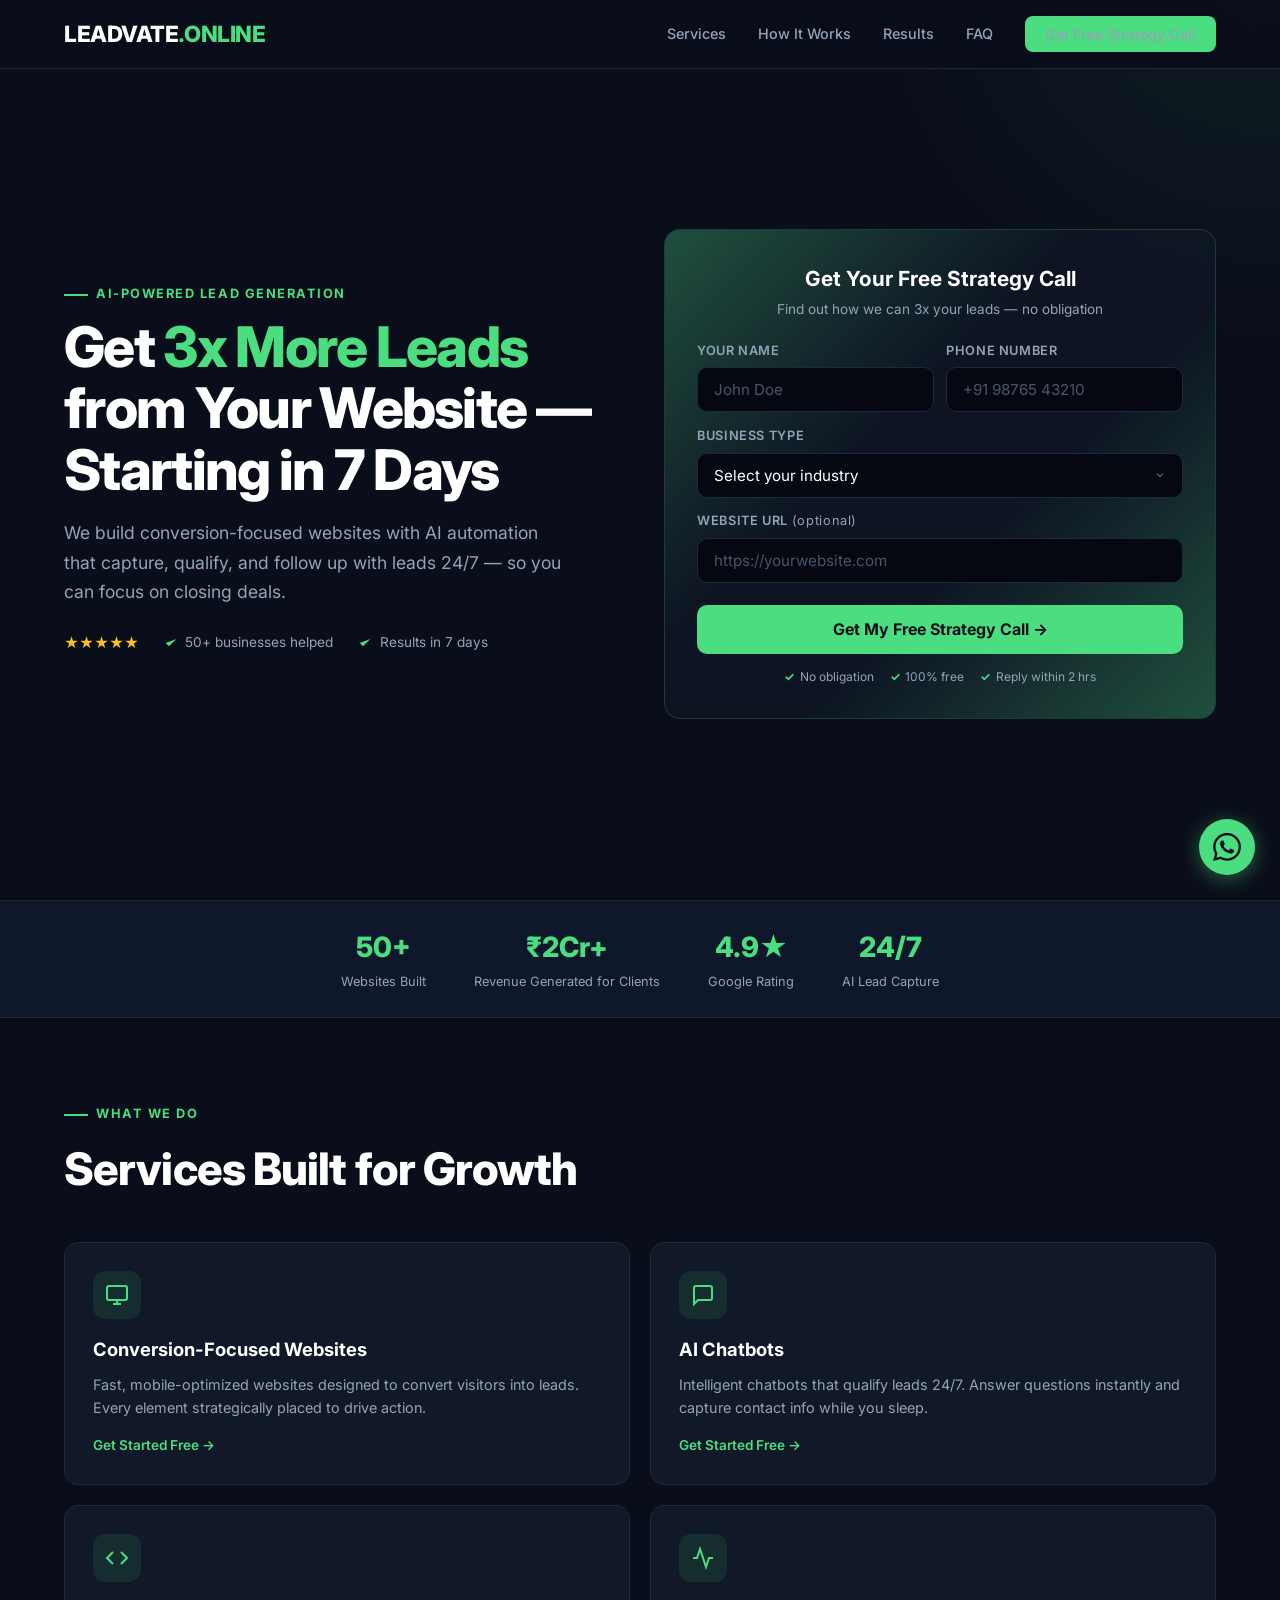
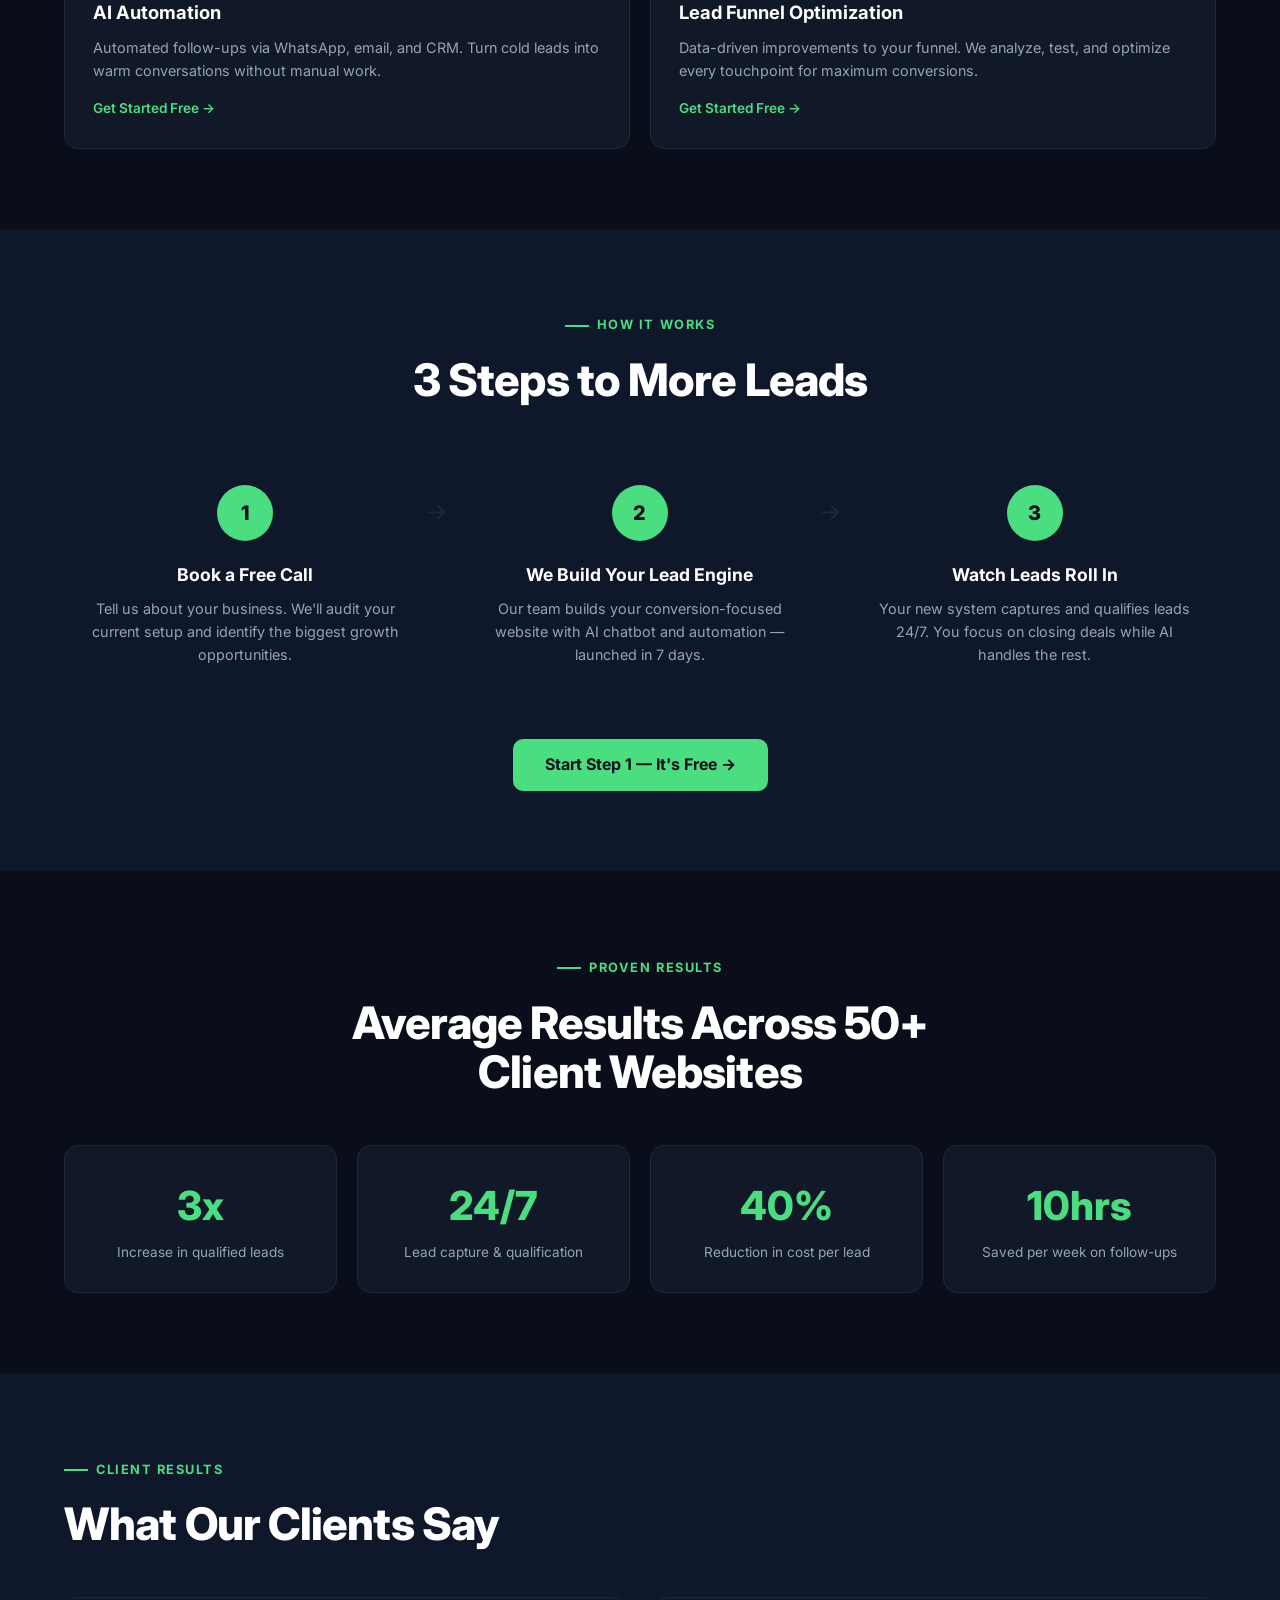
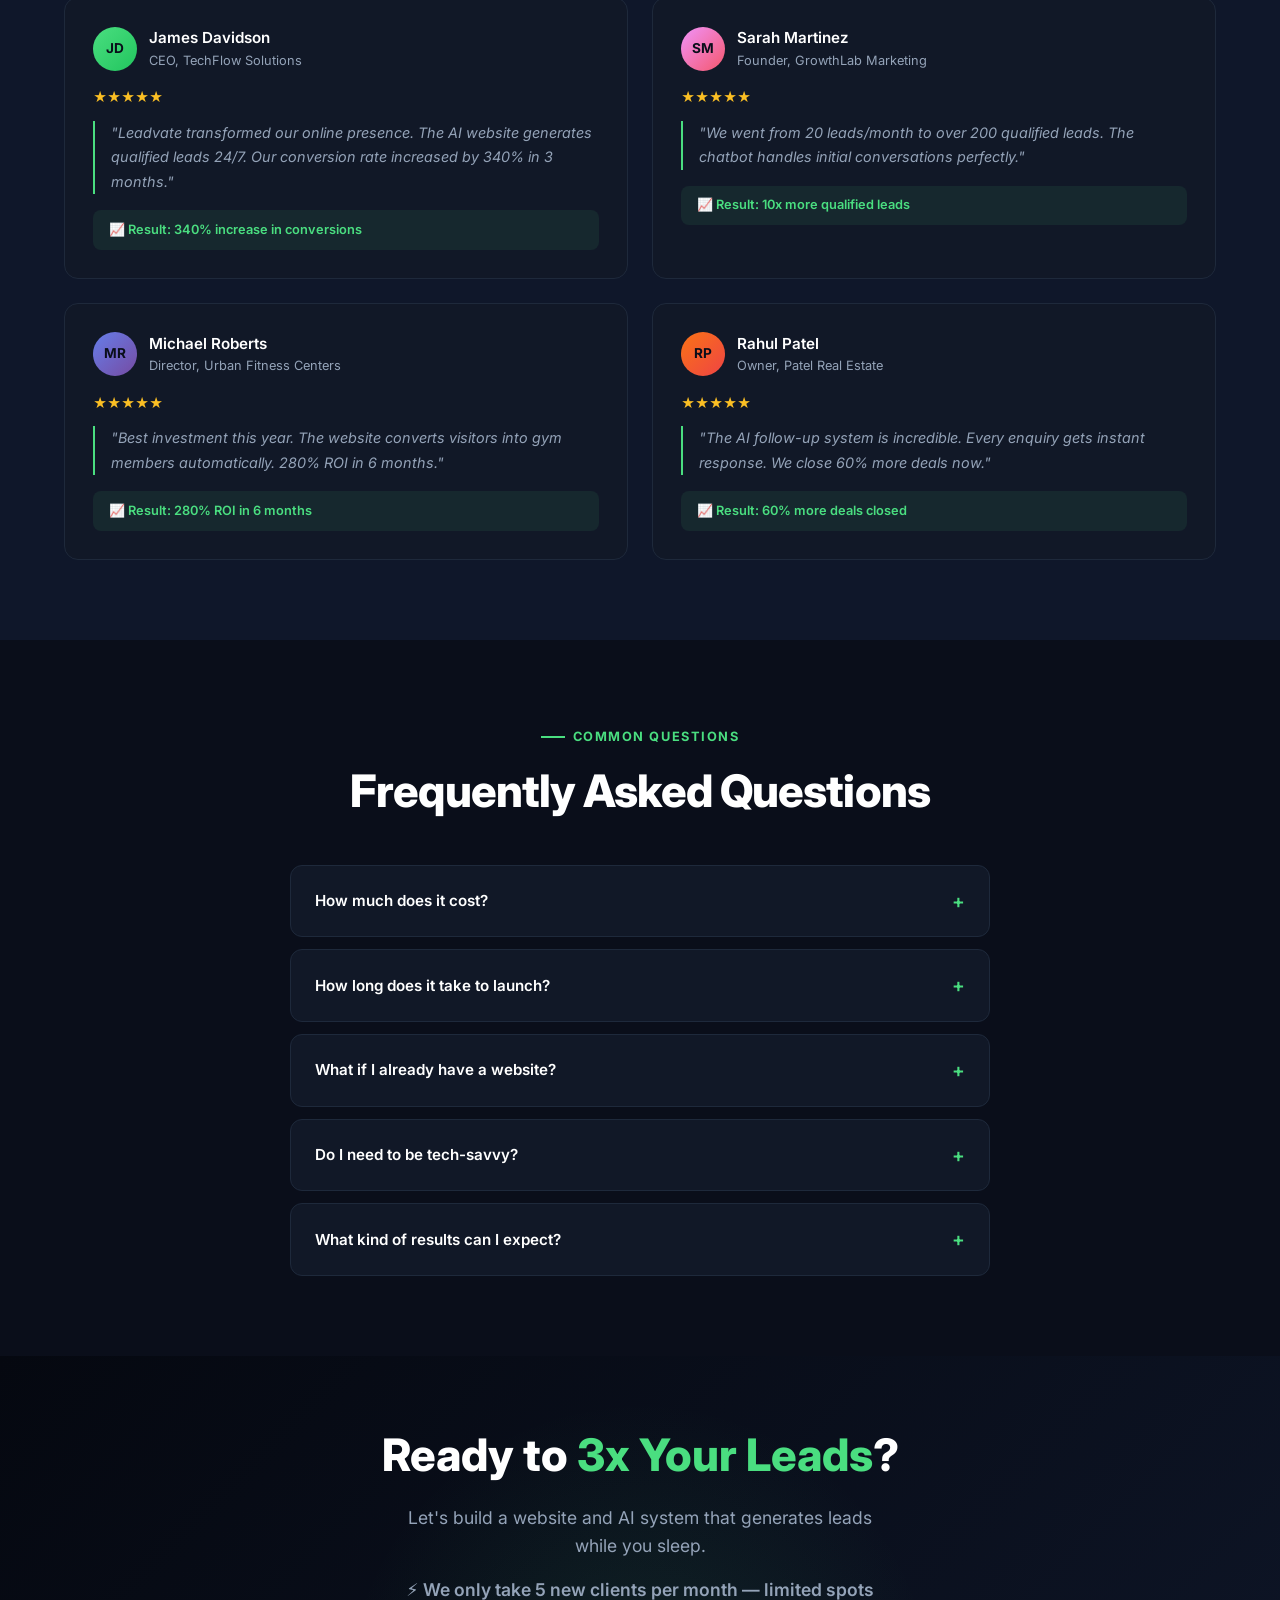
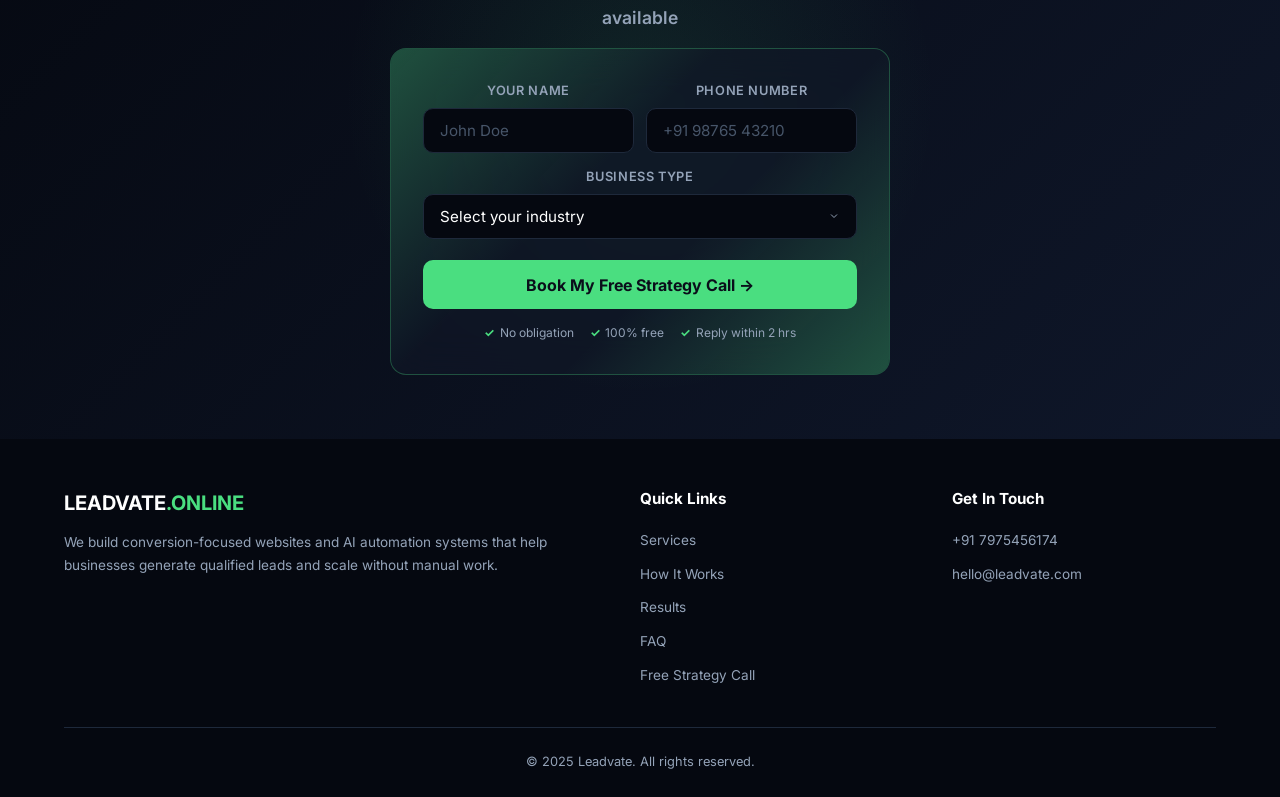
==== commit a7d84f5e: "Update index.html" ====
--- a/index.html
+++ b/index.html
@@ -3,2124 +3,192 @@
 <head>
     <meta charset="UTF-8">
     <meta name="viewport" content="width=device-width, initial-scale=1.0">
-    <title>Leadvate - Websites & AI Automation That Generate Leads</title>
-    <link href="https://fonts.googleapis.com/css2?family=Space+Grotesk:wght@400;500;600;700&display=swap" rel="stylesheet">
+    <title>Leadvate — AI-Powered Websites That Generate Leads 24/7</title>
+    <meta name="description" content="Get 3x more qualified leads with conversion-focused websites and AI automation. Free strategy call — limited spots available.">
+    <link href="https://fonts.googleapis.com/css2?family=Inter:wght@400;500;600;700;800;900&display=swap" rel="stylesheet">
     <style>
-        * { margin: 0; padding: 0; box-sizing: border-box; }
-        
-        :root {
-            --dark: #0a0e1a;
-            --darker: #050810;
-            --text: #ffffff;
-            --gray: #94a3b8;
-            --mint: #4ade80;
-            --mint-hover: #22c55e;
-            --border: #1e293b;
-            --bg: #0f172a;
+        *{margin:0;padding:0;box-sizing:border-box}
+        :root{
+            --dark:#0a0e1a;--darker:#050810;--text:#fff;--gray:#94a3b8;
+            --mint:#4ade80;--mint-hover:#22c55e;--mint-glow:rgba(74,222,128,0.4);
+            --border:#1e293b;--bg:#0f172a;--card:#111827;
         }
-
-        body {
-            font-family: 'Space Grotesk', -apple-system, BlinkMacSystemFont, 'Segoe UI', Roboto, sans-serif;
-            color: var(--text);
-            line-height: 1.7;
-            overflow-x: hidden;
-            background: var(--dark);
-            position: relative;
-        }
-
-        /* Animated background grid */
-        body::before {
-            content: '';
-            position: fixed;
-            top: 0;
-            left: 0;
-            right: 0;
-            bottom: 0;
-            background-image: 
-                linear-gradient(rgba(74, 222, 128, 0.02) 1px, transparent 1px),
-                linear-gradient(90deg, rgba(74, 222, 128, 0.02) 1px, transparent 1px);
-            background-size: 100px 100px;
-            pointer-events: none;
-            z-index: 0;
-            animation: grid-move 20s linear infinite;
-        }
-
-        @keyframes grid-move {
-            0% { transform: translate(0, 0); }
-            100% { transform: translate(100px, 100px); }
-        }
-
-        /* Floating orbs in background */
-        body::after {
-            content: '';
-            position: fixed;
-            top: 10%;
-            left: 5%;
-            width: 300px;
-            height: 300px;
-            background: radial-gradient(circle, rgba(74, 222, 128, 0.08) 0%, transparent 70%);
-            border-radius: 50%;
-            filter: blur(60px);
-            animation: float-orb-1 20s ease-in-out infinite;
-            pointer-events: none;
-            z-index: 0;
-        }
-
-        @keyframes float-orb-1 {
-            0%, 100% { transform: translate(0, 0) scale(1); }
-            50% { transform: translate(100px, 50px) scale(1.2); }
-        }
-
-        h1 { 
-            font-size: clamp(2.5rem, 6vw, 5.5rem); 
-            font-weight: 700; 
-            line-height: 1.1;
-            letter-spacing: -0.02em;
-        }
-        h2 { 
-            font-size: clamp(2rem, 5vw, 4rem); 
-            font-weight: 700; 
-            line-height: 1.1;
-            letter-spacing: -0.02em;
-        }
-        h3 { font-size: 1.5rem; font-weight: 600; }
-        p { font-size: 1.125rem; color: var(--gray); max-width: 65ch; }
-
-        .container { max-width: 1200px; margin: 0 auto; padding: 0 2rem; position: relative; z-index: 1; }
-        .section { padding: 7rem 0; position: relative; }
-        .tag { 
-            font-size: 0.875rem; 
-            text-transform: uppercase; 
-            letter-spacing: 0.1em; 
-            color: var(--mint); 
-            font-weight: 600;
-            display: flex;
-            align-items: center;
-            gap: 0.5rem;
-        }
-        .tag::before {
-            content: '';
-            width: 30px;
-            height: 2px;
-            background: var(--mint);
-        }
-
-        .outline-text {
-            color: transparent;
-            -webkit-text-stroke: 2px var(--border);
-            text-stroke: 2px var(--border);
-        }
-
-        .fade { opacity: 0; transform: translateY(30px); transition: all 0.8s cubic-bezier(0.4, 0, 0.2, 1); }
-        .fade.visible { opacity: 1; transform: translateY(0); }
-
-        /* Header */
-        header {
-            position: fixed;
-            top: 0;
-            left: 0;
-            right: 0;
-            z-index: 1000;
-            background: rgba(10, 14, 26, 0.8);
-            backdrop-filter: blur(20px);
-            border-bottom: 1px solid var(--border);
-        }
-
-        nav {
-            display: flex;
-            justify-content: space-between;
-            align-items: center;
-            padding: 1.5rem 2rem;
-            max-width: 1400px;
-            margin: 0 auto;
-        }
-
-        .logo { 
-            font-size: 1.5rem; 
-            font-weight: 700; 
-            color: var(--text);
-            padding: 0.5rem 1rem;
-            border-radius: 12px;
-            transition: all 0.3s;
-        }
-        .logo:hover {
-            background: rgba(74, 222, 128, 0.1);
-        }
-        .logo .mint { color: var(--mint); }
-
-        .nav-links {
-            display: flex;
-            gap: 3rem;
-            list-style: none;
-            align-items: center;
-        }
-
-        .nav-links a {
-            color: var(--text);
-            text-decoration: none;
-            font-weight: 500;
-            transition: all 0.3s;
-            padding: 0.75rem 1.25rem;
-            border-radius: 12px;
-            font-size: 1rem;
-        }
-
-        .nav-links a:hover { 
-            color: var(--mint);
-            background: rgba(74, 222, 128, 0.1);
-        }
-
-        .btn {
-            background: var(--mint);
-            color: var(--dark);
-            padding: 0.875rem 2rem;
-            border-radius: 12px;
-            text-decoration: none;
-            font-weight: 600;
-            transition: all 0.3s;
-            display: inline-flex;
-            align-items: center;
-            gap: 0.5rem;
-            border: none;
-            cursor: pointer;
-            box-shadow: 0 4px 12px rgba(74, 222, 128, 0.3);
-        }
-
-        .btn:hover {
-            background: var(--mint-hover);
-            transform: translateY(-2px);
-            box-shadow: 0 6px 20px rgba(74, 222, 128, 0.5);
-        }
-
-        .btn::after {
-            content: '↑';
-            font-size: 1.2rem;
-            transition: transform 0.3s;
-        }
-
-        .btn:hover::after {
-            transform: translateY(-2px) rotate(45deg);
-        }
-
-        .menu-toggle { display: none; }
-
-        /* Hero */
-        .hero {
-            min-height: 100vh;
-            display: flex;
-            align-items: center;
-            padding-top: 5rem;
-            position: relative;
-            overflow: hidden;
-        }
-
-        .hero::before {
-            content: '';
-            position: absolute;
-            top: 10%;
-            left: -10%;
-            width: 300px;
-            height: 300px;
-            border: 2px solid var(--border);
-            border-radius: 50%;
-            animation: float 8s ease-in-out infinite;
-        }
-
-        .hero::after {
-            content: '';
-            position: absolute;
-            bottom: 10%;
-            left: 5%;
-            width: 150px;
-            height: 150px;
-            border: 3px solid var(--mint);
-            border-radius: 50%;
-            opacity: 0.2;
-            animation: float 6s ease-in-out infinite reverse;
-        }
-
-        .hero .container {
-            position: relative;
-            z-index: 1;
-        }
-
-        .hero-content {
-            position: relative;
-            z-index: 1;
-        }
-
-        .hero h1 { 
-            margin-bottom: 1.5rem;
-            max-width: 900px;
-        }
-        .hero h1 .outline-text {
-            display: block;
-        }
-        .hero p { 
-            font-size: 1.25rem; 
-            margin-bottom: 2.5rem;
-            max-width: 600px;
-            color: var(--gray);
-        }
-        .hero-cta { display: flex; gap: 1.5rem; flex-wrap: wrap; }
-
-        .hero-visual {
-            position: absolute;
-            right: 5%;
-            top: 50%;
-            transform: translateY(-50%);
-            width: 500px;
-            height: 500px;
-            animation: float 6s ease-in-out infinite;
-        }
-
-        @keyframes float {
-            0%, 100% { transform: translateY(-50%); }
-            50% { transform: translateY(-55%); }
-        }
-
-        .hero-visual .circle {
-            position: absolute;
-            border-radius: 50%;
-            border: 2px solid var(--border);
-        }
-
-        .hero-visual .circle:nth-child(1) {
-            width: 400px;
-            height: 400px;
-            top: 50px;
-            left: 50px;
-            background: rgba(74, 222, 128, 0.05);
-        }
-
-        .hero-visual .circle:nth-child(2) {
-            width: 300px;
-            height: 300px;
-            top: 100px;
-            left: 100px;
-            background: var(--mint);
-            opacity: 0.8;
-            animation: rotate 20s linear infinite;
-        }
-
-        @keyframes rotate {
-            from { transform: rotate(0deg); }
-            to { transform: rotate(360deg); }
-        }
-
-        .hero-visual .accent {
-            position: absolute;
-            width: 150px;
-            height: 150px;
-            background: transparent;
-            border: 3px solid var(--mint);
-            border-radius: 50%;
-            opacity: 0.3;
-        }
-
-        .hero-visual .accent:nth-child(3) {
-            top: 0;
-            right: 50px;
-            animation: float 4s ease-in-out infinite;
-        }
-
-        /* Services */
-        .services {
-            background: var(--bg);
-            position: relative;
-        }
-
-        .services::before {
-            content: 'Digital solutions';
-            position: absolute;
-            top: 50%;
-            left: 50%;
-            transform: translate(-50%, -50%);
-            font-size: clamp(8rem, 20vw, 15rem);
-            font-weight: 700;
-            color: transparent;
-            -webkit-text-stroke: 1px rgba(74, 222, 128, 0.05);
-            text-stroke: 1px rgba(74, 222, 128, 0.05);
-            white-space: nowrap;
-            pointer-events: none;
-            z-index: 0;
-        }
-
-        .services .container {
-            position: relative;
-            z-index: 1;
-        }
-
-        .services-header {
-            display: grid;
-            grid-template-columns: 1fr 1fr;
-            gap: 4rem;
-            align-items: end;
-            margin-bottom: 4rem;
-        }
-
-        .services-left h2 {
-            margin-top: 1rem;
-            line-height: 1.1;
-        }
-
-        .services-right {
-            padding-bottom: 0.5rem;
-        }
-
-        .services-right p {
-            font-size: 1.125rem;
-            line-height: 1.8;
-        }
-
-        .services-list {
-            display: flex;
-            flex-direction: column;
-            gap: 0;
-        }
-
-        .service-item {
-            display: grid;
-            grid-template-columns: 100px 1fr 80px;
-            align-items: center;
-            padding: 3rem 0;
-            border-bottom: 1px solid var(--border);
-            gap: 3rem;
-            transition: all 0.3s;
-        }
-
-        .service-item:hover {
-            padding-left: 1rem;
-        }
-
-        .service-number {
-            font-size: 3rem;
-            font-weight: 700;
-            color: var(--mint);
-            opacity: 0.3;
-            transition: all 0.3s;
-        }
-
-        .service-item:hover .service-number {
-            opacity: 1;
-        }
-
-        .service-content h3 {
-            font-size: 2rem;
-            margin-bottom: 0.75rem;
-            color: var(--text);
-            transition: all 0.3s;
-        }
-
-        .service-content p {
-            font-size: 1rem;
-            color: var(--gray);
-            max-width: 600px;
-        }
-
-        .service-arrow {
-            width: 60px;
-            height: 60px;
-            border: 2px solid var(--border);
-            border-radius: 50%;
-            display: flex;
-            align-items: center;
-            justify-content: center;
-            font-size: 1.5rem;
-            color: var(--mint);
-            transition: all 0.3s;
-            margin-left: auto;
-        }
-
-        .service-item:hover .service-arrow {
-            background: var(--mint);
-            color: var(--dark);
-            border-color: var(--mint);
-            transform: rotate(-45deg);
-        }
-
-        /* Process/About Section */
-        .process {
-            background: var(--dark);
-            position: relative;
-            padding: 7rem 0 4rem;
-            overflow: hidden;
-        }
-
-        .process::before {
-            content: '';
-            position: absolute;
-            top: -20%;
-            right: -10%;
-            width: 600px;
-            height: 600px;
-            background: radial-gradient(circle, rgba(74, 222, 128, 0.15) 0%, transparent 60%);
-            border-radius: 50%;
-            animation: float 15s ease-in-out infinite;
-            filter: blur(60px);
-        }
-
-        .process::after {
-            content: '';
-            position: absolute;
-            bottom: -10%;
-            left: -5%;
-            width: 400px;
-            height: 400px;
-            background: radial-gradient(circle, rgba(74, 222, 128, 0.1) 0%, transparent 70%);
-            border-radius: 50%;
-            animation: float 12s ease-in-out infinite reverse;
-            filter: blur(50px);
-        }
-
-        .process .container {
-            position: relative;
-            z-index: 1;
-        }
-
-        .process .container::before {
-            content: '';
-            position: absolute;
-            top: 0;
-            left: 0;
-            right: 0;
-            bottom: 0;
-            background-image: 
-                linear-gradient(rgba(74, 222, 128, 0.03) 1px, transparent 1px),
-                linear-gradient(90deg, rgba(74, 222, 128, 0.03) 1px, transparent 1px);
-            background-size: 50px 50px;
-            pointer-events: none;
-            z-index: 0;
-        }
-
-        .about-company {
-            max-width: 700px;
-            margin-bottom: 5rem;
-        }
-
-        .about-company h2 {
-            margin-top: 1rem;
-            margin-bottom: 1.5rem;
-        }
-
-        .about-company p {
-            font-size: 1.125rem;
-            line-height: 1.8;
-        }
-
-        .read-more {
-            display: inline-flex;
-            align-items: center;
-            gap: 0.5rem;
-            margin-top: 1.5rem;
-            color: var(--text);
-            text-decoration: none;
-            font-weight: 600;
-            transition: all 0.3s;
-        }
-
-        .read-more:hover {
-            color: var(--mint);
-            gap: 0.8rem;
-        }
-
-        .web-design-agency {
-            margin-top: 4rem;
-            position: relative;
-        }
-
-        .web-design-agency::before {
-            content: '';
-            position: absolute;
-            top: 50%;
-            left: 50%;
-            transform: translate(-50%, -50%);
-            width: 400px;
-            height: 400px;
-            background: radial-gradient(circle, rgba(74, 222, 128, 0.1) 0%, transparent 70%);
-            border-radius: 50%;
-            filter: blur(80px);
-            pointer-events: none;
-        }
-
-        .agency-heading {
-            font-size: clamp(3rem, 10vw, 8rem);
-            line-height: 1;
-            font-weight: 700;
-            letter-spacing: -0.02em;
-        }
-
-        .agency-heading .solid {
-            color: var(--text);
-        }
-
-        .agency-heading .outline-text {
-            display: inline;
-        }
-
-        /* Launch Section */
-        .launch-section {
-            background: var(--darker);
-            padding: 4rem 0;
-            position: relative;
-            overflow: hidden;
-        }
-
-        .launch-section::before {
-            content: '';
-            position: absolute;
-            top: 50%;
-            right: 10%;
-            width: 300px;
-            height: 300px;
-            background: radial-gradient(circle, rgba(74, 222, 128, 0.12) 0%, transparent 60%);
-            border-radius: 50%;
-            filter: blur(70px);
-            animation: pulse 8s ease-in-out infinite;
-        }
-
-        @keyframes pulse {
-            0%, 100% { opacity: 1; }
-            50% { opacity: 0.5; }
-        }
-
-        .launch-section::after {
-            content: '';
-            position: absolute;
-            bottom: 20%;
-            left: 5%;
-            width: 200px;
-            height: 200px;
-            background: radial-gradient(circle, rgba(74, 222, 128, 0.08) 0%, transparent 70%);
-            border-radius: 50%;
-            filter: blur(60px);
-            animation: float 10s ease-in-out infinite;
-        }
-
-        .launch-grid {
-            display: grid;
-            grid-template-columns: 1fr 1fr;
-            gap: 2rem;
-        }
-
-        .launch-item {
-            display: flex;
-            align-items: center;
-            justify-content: space-between;
-            padding: 2.5rem 3rem;
-            border-radius: 20px;
-            background: rgba(15, 23, 42, 0.3);
-            backdrop-filter: blur(10px);
-            border: 1px solid rgba(74, 222, 128, 0.1);
-            transition: all 0.4s cubic-bezier(0.4, 0, 0.2, 1);
-        }
-
-        .launch-item:hover {
-            background: rgba(74, 222, 128, 0.08);
-            border-color: rgba(74, 222, 128, 0.3);
-            transform: translateX(10px);
-            box-shadow: 0 8px 32px rgba(74, 222, 128, 0.15);
-        }
-
-        .launch-item h3 {
-            font-size: clamp(1.5rem, 3vw, 2.5rem);
-            font-weight: 600;
-            color: var(--text);
-        }
-
-        .launch-arrow {
-            width: 60px;
-            height: 60px;
-            border: 2px solid var(--border);
-            border-radius: 50%;
-            display: flex;
-            align-items: center;
-            justify-content: center;
-            font-size: 1.5rem;
-            color: var(--mint);
-            transition: all 0.3s;
-        }
-
-        .launch-item:hover .launch-arrow {
-            background: var(--mint);
-            color: var(--dark);
-            border-color: var(--mint);
-            transform: rotate(45deg);
-        }
-
-        /* Features */
-        .features { background: var(--bg); }
-
-        .features-grid {
-            display: grid;
-            grid-template-columns: 1fr 1fr;
-            gap: 5rem;
-            align-items: center;
-            margin-top: 4rem;
-        }
-
-        .feat-list { display: flex; flex-direction: column; gap: 2.5rem; }
-
-        .feat {
-            display: flex;
-            gap: 1.5rem;
-            align-items: flex-start;
-            padding: 1.5rem;
-            border-radius: 12px;
-            transition: all 0.3s;
-            cursor: pointer;
-        }
-
-        .feat:hover {
-            background: var(--dark);
-        }
-
-        .feat.active {
-            background: var(--dark);
-        }
-
-        .feat-icon {
-            width: 50px;
-            height: 50px;
-            background: var(--dark);
-            border-radius: 10px;
-            display: flex;
-            align-items: center;
-            justify-content: center;
-            flex-shrink: 0;
-            border: 1px solid var(--border);
-            transition: all 0.3s;
-        }
-
-        .feat:hover .feat-icon {
-            background: var(--mint);
-            border-color: var(--mint);
-        }
-
-        .feat:hover .feat-icon svg {
-            stroke: var(--dark);
-        }
-
-        .feat h4 { margin-bottom: 0.5rem; font-size: 1.25rem; color: var(--text); }
-        .feat p { font-size: 0.95rem; }
-
-        .feat-visual {
-            position: relative;
-            height: 500px;
-        }
-
-        .feat-visual .circle {
-            position: absolute;
-            border-radius: 50%;
-            border: 2px solid var(--border);
-            transition: all 0.6s cubic-bezier(0.4, 0, 0.2, 1);
-        }
-
-        .feat-visual .circle:nth-child(1) {
-            width: 400px;
-            height: 400px;
-            top: 50px;
-            left: 50px;
-            background: rgba(74, 222, 128, 0.05);
-        }
-
-        .feat-visual .circle:nth-child(2) {
-            width: 300px;
-            height: 300px;
-            top: 100px;
-            left: 100px;
-            border: 3px solid var(--mint);
-            opacity: 0.3;
-        }
-
-        .feat-visual .dot {
-            position: absolute;
-            width: 40px;
-            height: 40px;
-            background: var(--mint);
-            border-radius: 50%;
-            transition: all 0.6s cubic-bezier(0.4, 0, 0.2, 1);
-            opacity: 0.5;
-        }
-
-        .feat-visual .dot:nth-child(3) {
-            top: 50px;
-            right: 50px;
-        }
-
-        .feat-visual .dot:nth-child(4) {
-            bottom: 100px;
-            left: 50px;
-        }
-
-        .feat-visual .dot:nth-child(5) {
-            top: 150px;
-            right: 100px;
-        }
-
-        .feat-visual .dot:nth-child(6) {
-            bottom: 150px;
-            right: 80px;
-        }
-
-        .feat-visual .dot.active {
-            width: 80px;
-            height: 80px;
-            opacity: 1;
-            box-shadow: 0 0 30px rgba(74, 222, 128, 0.6);
-            animation: orbit-pulse 2s ease-in-out infinite;
-        }
-
-        .feat-visual .circle.active {
-            border-color: var(--mint);
-            opacity: 0.8;
-            animation: orbit-rotate 20s linear infinite;
-        }
-
-        @keyframes orbit-pulse {
-            0%, 100% { transform: scale(1); }
-            50% { transform: scale(1.1); }
-        }
-
-        @keyframes orbit-rotate {
-            from { transform: rotate(0deg); }
-            to { transform: rotate(360deg); }
-        }
-
-        /* Stats */
-        .stats-section {
-            background: var(--dark);
-            position: relative;
-            overflow: hidden;
-        }
-
-        .stats-section::before {
-            content: '';
-            position: absolute;
-            top: 50%;
-            left: 50%;
-            transform: translate(-50%, -50%);
-            width: 800px;
-            height: 800px;
-            background: radial-gradient(circle, rgba(74, 222, 128, 0.15) 0%, transparent 70%);
-            animation: pulse 8s ease-in-out infinite;
-        }
-
-        .stats-section .container {
-            position: relative;
-            z-index: 1;
-        }
-
-        .stats {
-            display: grid;
-            grid-template-columns: repeat(auto-fit, minmax(250px, 1fr));
-            gap: 2rem;
-            margin-top: 4rem;
-            text-align: center;
-        }
-
-        .stat {
-            padding: 3rem 2rem;
-            border-radius: 24px;
-            background: linear-gradient(135deg, rgba(74, 222, 128, 0.05) 0%, rgba(74, 222, 128, 0.02) 100%);
-            border: 1px solid rgba(74, 222, 128, 0.2);
-            position: relative;
-            overflow: hidden;
-            transition: all 0.5s cubic-bezier(0.4, 0, 0.2, 1);
-        }
-
-        .stat::before {
-            content: '';
-            position: absolute;
-            top: -50%;
-            left: -50%;
-            width: 200%;
-            height: 200%;
-            background: radial-gradient(circle, rgba(74, 222, 128, 0.1) 0%, transparent 70%);
-            opacity: 0;
-            transition: all 0.5s;
-        }
-
-        .stat:hover::before {
-            opacity: 1;
-            animation: stat-glow 2s ease-in-out infinite;
-        }
-
-        @keyframes stat-glow {
-            0%, 100% { transform: translate(0, 0) scale(1); }
-            50% { transform: translate(10%, 10%) scale(1.1); }
-        }
-
-        .stat:hover {
-            transform: translateY(-10px) scale(1.05);
-            border-color: var(--mint);
-            box-shadow: 0 20px 60px rgba(74, 222, 128, 0.3);
-            background: linear-gradient(135deg, rgba(74, 222, 128, 0.1) 0%, rgba(74, 222, 128, 0.05) 100%);
-        }
-
-        .stat h3 { 
-            font-size: 4rem; 
-            background: linear-gradient(135deg, var(--mint) 0%, #22c55e 50%, var(--mint) 100%);
-            background-size: 200% 200%;
-            -webkit-background-clip: text;
-            -webkit-text-fill-color: transparent;
-            background-clip: text;
-            margin-bottom: 1rem;
-            font-weight: 700;
-            animation: gradient-shift 3s ease infinite;
-            position: relative;
-            z-index: 1;
-        }
-
-        @keyframes gradient-shift {
-            0%, 100% { background-position: 0% 50%; }
-            50% { background-position: 100% 50%; }
-        }
-
-        .stat:hover h3 {
-            animation: gradient-shift 1.5s ease infinite, number-bounce 0.6s ease;
-        }
-
-        @keyframes number-bounce {
-            0%, 100% { transform: scale(1); }
-            50% { transform: scale(1.15); }
-        }
-
-        .stat p { 
-            margin: 0 auto;
-            font-size: 1.125rem;
-            font-weight: 500;
-            position: relative;
-            z-index: 1;
-        }
-
-        .stat::after {
-            content: '';
-            position: absolute;
-            top: 50%;
-            left: 50%;
-            transform: translate(-50%, -50%);
-            width: 0;
-            height: 0;
-            border-radius: 50%;
-            background: rgba(74, 222, 128, 0.2);
-            transition: all 0.6s ease;
-        }
-
-        .stat:hover::after {
-            width: 300px;
-            height: 300px;
-        }
-
-        /* Testimonials */
-        .testimonials {
-            background: var(--dark);
-        }
-
-        .testimonial-item {
-            display: grid;
-            grid-template-columns: 1fr 1fr;
-            gap: 5rem;
-            align-items: center;
-            margin-bottom: 8rem;
-            padding: 3rem;
-            border-radius: 20px;
-            background: var(--bg);
-            border: 1px solid var(--border);
-            transition: all 0.4s;
-        }
-
-        .testimonial-item:hover {
-            border-color: var(--mint);
-            box-shadow: 0 20px 60px rgba(74, 222, 128, 0.1);
-        }
-
-        .testimonial-item.reverse {
-            grid-template-columns: 1fr 1fr;
-        }
-
-        .testimonial-item.reverse .testimonial-visual {
-            order: 2;
-        }
-
-        .testimonial-item.reverse .testimonial-content {
-            order: 1;
-        }
-
-        .testimonial-visual {
-            position: relative;
-        }
-
-        .project-number {
-            position: absolute;
-            top: -20px;
-            left: -20px;
-            font-size: 6rem;
-            font-weight: 700;
-            color: transparent;
-            -webkit-text-stroke: 2px var(--border);
-            text-stroke: 2px var(--border);
-            z-index: 0;
-        }
-
-        .project-screenshot {
-            position: relative;
-            z-index: 1;
-            border-radius: 12px;
-            overflow: hidden;
-            border: 1px solid var(--border);
-            background: var(--darker);
-            transition: all 0.4s;
-        }
-
-        .testimonial-item:hover .project-screenshot {
-            transform: translateY(-10px);
-            box-shadow: 0 20px 40px rgba(0,0,0,0.3);
-        }
-
-        .screenshot-placeholder {
-            aspect-ratio: 16/10;
-        }
-
-        .browser-bar {
-            background: #1a1d29;
-            padding: 0.75rem 1rem;
-            display: flex;
-            align-items: center;
-            gap: 1rem;
-            border-bottom: 1px solid var(--border);
-        }
-
-        .browser-dots {
-            display: flex;
-            gap: 0.4rem;
-        }
-
-        .browser-dots span {
-            width: 10px;
-            height: 10px;
-            border-radius: 50%;
-            background: var(--border);
-        }
-
-        .browser-dots span:nth-child(1) { background: #ff5f57; }
-        .browser-dots span:nth-child(2) { background: #ffbd2e; }
-        .browser-dots span:nth-child(3) { background: #28ca42; }
-
-        .browser-url {
-            background: var(--dark);
-            padding: 0.4rem 1rem;
-            border-radius: 6px;
-            font-size: 0.875rem;
-            color: var(--gray);
-        }
-
-        .screenshot-content {
-            padding: 2rem;
-        }
-
-        .mock-header {
-            width: 60%;
-            height: 40px;
-            background: linear-gradient(90deg, var(--border) 0%, var(--mint) 50%, var(--border) 100%);
-            background-size: 200% 100%;
-            border-radius: 8px;
-            margin-bottom: 1.5rem;
-            animation: shimmer 2s infinite;
-        }
-
-        .mock-text {
-            width: 100%;
-            height: 12px;
-            background: var(--border);
-            border-radius: 4px;
-            margin-bottom: 0.75rem;
-        }
-
-        .mock-text.short {
-            width: 70%;
-        }
-
-        .mock-button {
-            width: 120px;
-            height: 40px;
-            background: var(--mint);
-            border-radius: 8px;
-            margin-top: 1.5rem;
-        }
-
-        @keyframes shimmer {
-            0% { background-position: 200% 0; }
-            100% { background-position: -200% 0; }
-        }
-
-        .project-link {
-            display: inline-flex;
-            align-items: center;
-            gap: 0.5rem;
-            margin-top: 1.5rem;
-            color: var(--mint);
-            text-decoration: none;
-            font-weight: 600;
-            font-size: 1.125rem;
-            transition: all 0.3s;
-        }
-
-        .project-link:hover {
-            gap: 0.8rem;
-        }
-
-        .project-link svg {
-            transition: all 0.3s;
-        }
-
-        .project-link:hover svg {
-            transform: rotate(45deg);
-        }
-
-        .testimonial-content {
-            padding: 1rem 0;
-        }
-
-        .testimonial-header {
-            display: flex;
-            justify-content: space-between;
-            align-items: center;
-            margin-bottom: 1.5rem;
-        }
-
-        .client-info {
-            display: flex;
-            align-items: center;
-            gap: 1rem;
-        }
-
-        .client-avatar {
-            width: 60px;
-            height: 60px;
-            border-radius: 50%;
-            background: linear-gradient(135deg, var(--mint) 0%, #22c55e 100%);
-            display: flex;
-            align-items: center;
-            justify-content: center;
-            font-weight: 700;
-            font-size: 1.25rem;
-            color: var(--dark);
-        }
-
-        .client-info h4 {
-            font-size: 1.25rem;
-            color: var(--text);
-            margin-bottom: 0.25rem;
-        }
-
-        .client-role {
-            font-size: 0.875rem;
-            color: var(--gray);
-        }
-
-        .testimonial-stars {
-            font-size: 1.25rem;
-            color: #fbbf24;
-        }
-
-        blockquote {
-            font-size: 1.125rem;
-            line-height: 1.8;
-            color: var(--gray);
-            font-style: italic;
-            margin: 0 0 1.5rem 0;
-            position: relative;
-            padding-left: 1.5rem;
-            border-left: 3px solid var(--mint);
-        }
-
-        .testimonial-meta {
-            display: flex;
-            gap: 0.75rem;
-            flex-wrap: wrap;
-        }
-
-        .project-tag {
-            padding: 0.5rem 1rem;
-            background: var(--dark);
-            border: 1px solid var(--border);
-            border-radius: 20px;
-            font-size: 0.875rem;
-            color: var(--mint);
-        }
-
-        /* CTA Section with Form */
-        .cta-dark {
-            background: linear-gradient(135deg, var(--darker) 0%, var(--bg) 100%);
-            color: white;
-            text-align: center;
-            position: relative;
-            overflow: hidden;
-        }
-
-        .cta-dark::before {
-            content: '';
-            position: absolute;
-            top: 50%;
-            left: 50%;
-            width: 800px;
-            height: 800px;
-            background: radial-gradient(circle, rgba(74, 222, 128, 0.12) 0%, transparent 70%);
-            border-radius: 50%;
-            transform: translate(-50%, -50%);
-            animation: pulse 8s ease-in-out infinite;
-            filter: blur(80px);
-        }
-
-        .cta-dark::after {
-            content: '';
-            position: absolute;
-            top: 20%;
-            right: 10%;
-            width: 400px;
-            height: 400px;
-            background: radial-gradient(circle, rgba(74, 222, 128, 0.08) 0%, transparent 70%);
-            border-radius: 50%;
-            animation: float 15s ease-in-out infinite;
-            filter: blur(60px);
-        }
-
-        .cta-dark .container {
-            position: relative;
-            z-index: 1;
-        }
-
-        .cta-dark h2 { 
-            color: white; 
-            margin-bottom: 1.5rem; 
-            text-align: center;
-        }
-        
-        .cta-dark > p { 
-            color: var(--gray); 
-            margin: 0 auto 3rem; 
-            font-size: 1.25rem;
-            text-align: center;
-            max-width: 700px;
-        }
-
-        /* NASA-Level Contact Form */
-        .contact-form-wrapper {
-            max-width: 900px;
-            margin: 0 auto;
-            position: relative;
-        }
-
-        .contact-form {
-            background: rgba(15, 23, 42, 0.6);
-            backdrop-filter: blur(20px);
-            -webkit-backdrop-filter: blur(20px);
-            padding: 4rem;
-            border-radius: 24px;
-            border: 1px solid rgba(74, 222, 128, 0.2);
-            position: relative;
-            overflow: hidden;
-            box-shadow: 
-                0 0 60px rgba(74, 222, 128, 0.1),
-                inset 0 0 60px rgba(74, 222, 128, 0.02);
-        }
-
-        .contact-form::before {
-            content: '';
-            position: absolute;
-            top: -2px;
-            left: -2px;
-            right: -2px;
-            bottom: -2px;
-            background: linear-gradient(45deg, 
-                transparent 0%, 
-                rgba(74, 222, 128, 0.3) 50%, 
-                transparent 100%
-            );
-            border-radius: 24px;
-            z-index: -1;
-            opacity: 0;
-            transition: opacity 0.5s;
-            animation: border-glow 3s ease-in-out infinite;
-        }
-
-        @keyframes border-glow {
-            0%, 100% { opacity: 0; }
-            50% { opacity: 1; }
-        }
-
-        .contact-form:hover::before {
-            opacity: 1;
-        }
-
-        .contact-form::after {
-            content: '';
-            position: absolute;
-            top: 0;
-            left: 0;
-            right: 0;
-            bottom: 0;
-            background-image: 
-                linear-gradient(rgba(74, 222, 128, 0.03) 1px, transparent 1px),
-                linear-gradient(90deg, rgba(74, 222, 128, 0.03) 1px, transparent 1px);
-            background-size: 30px 30px;
-            pointer-events: none;
-            opacity: 0.5;
-        }
-
-        .form-title {
-            text-align: center;
-            margin-bottom: 3rem;
-            position: relative;
-        }
-
-        .form-title h3 {
-            font-size: 2rem;
-            color: var(--text);
-            margin-bottom: 0.75rem;
-            font-weight: 700;
-        }
-
-        .form-title p {
-            color: var(--gray);
-            font-size: 1rem;
-            margin: 0 auto;
-            max-width: 500px;
-        }
-
-        .form-grid {
-            display: grid;
-            grid-template-columns: 1fr 1fr;
-            gap: 1.5rem;
-            margin-bottom: 1.5rem;
-        }
-
-        .form-group {
-            display: flex;
-            flex-direction: column;
-            gap: 0.75rem;
-            position: relative;
-        }
-
-        .form-group.full-width {
-            grid-column: 1 / -1;
-        }
-
-        .form-group label {
-            font-size: 0.875rem;
-            font-weight: 600;
-            color: var(--text);
-            text-transform: uppercase;
-            letter-spacing: 0.05em;
-            display: flex;
-            align-items: center;
-            gap: 0.5rem;
-        }
-
-        .form-group label::before {
-            content: '';
-            width: 20px;
-            height: 2px;
-            background: var(--mint);
-            opacity: 0.5;
-        }
-
-        .required {
-            color: var(--mint);
-            font-weight: 700;
-        }
-
-        .input-wrapper {
-            position: relative;
-        }
-
-        .input-icon {
-            position: absolute;
-            left: 1.25rem;
-            top: 50%;
-            transform: translateY(-50%);
-            width: 20px;
-            height: 20px;
-            stroke: var(--gray);
-            transition: all 0.3s;
-            pointer-events: none;
-        }
-
-        .form-group input,
-        .form-group textarea {
-            background: rgba(5, 8, 16, 0.8);
-            border: 1px solid rgba(74, 222, 128, 0.2);
-            border-radius: 12px;
-            padding: 1.25rem 1.5rem 1.25rem 3.5rem;
-            color: var(--text);
-            font-size: 1rem;
-            font-family: inherit;
-            transition: all 0.3s;
-            position: relative;
-        }
-
-        .form-group textarea {
-            padding-left: 1.5rem;
-        }
-
-        .form-group input::placeholder,
-        .form-group textarea::placeholder {
-            color: rgba(148, 163, 184, 0.5);
-        }
-
-        .form-group input:focus,
-        .form-group textarea:focus {
-            outline: none;
-            border-color: var(--mint);
-            background: rgba(5, 8, 16, 0.95);
-            box-shadow: 
-                0 0 0 3px rgba(74, 222, 128, 0.1),
-                0 8px 24px rgba(74, 222, 128, 0.15);
-            transform: translateY(-2px);
-        }
-
-        .form-group input:focus + .input-icon,
-        .form-group textarea:focus + .input-icon {
-            stroke: var(--mint);
-        }
-
-        .form-group textarea {
-            resize: vertical;
-            min-height: 140px;
-            line-height: 1.6;
-        }
-
-        .char-count {
-            position: absolute;
-            right: 1rem;
-            bottom: 1rem;
-            font-size: 0.75rem;
-            color: var(--gray);
-            opacity: 0;
-            transition: opacity 0.3s;
-        }
-
-        .form-group textarea:focus ~ .char-count {
-            opacity: 1;
-        }
-
-        .form-submit-btn {
-            width: 100%;
-            margin-top: 2rem;
-            font-size: 1.125rem;
-            padding: 1.5rem 2rem;
-            display: flex;
-            align-items: center;
-            justify-content: center;
-            gap: 0.75rem;
-            position: relative;
-            overflow: hidden;
-            background: var(--mint);
-            border: none;
-            font-weight: 700;
-            text-transform: uppercase;
-            letter-spacing: 0.1em;
-        }
-
-        .form-submit-btn::before {
-            content: '';
-            position: absolute;
-            top: 0;
-            left: -100%;
-            width: 100%;
-            height: 100%;
-            background: linear-gradient(90deg, transparent, rgba(255,255,255,0.3), transparent);
-            transition: left 0.5s;
-        }
-
-        .form-submit-btn:hover::before {
-            left: 100%;
-        }
-
-        .form-submit-btn:disabled {
-            opacity: 0.6;
-            cursor: not-allowed;
-        }
-
-        .form-submit-btn:disabled:hover {
-            transform: none;
-        }
-
-        .btn-content {
-            display: flex;
-            align-items: center;
-            gap: 0.75rem;
-        }
-
-        .btn-loader {
-            display: none;
-            width: 24px;
-            height: 24px;
-        }
-
-        .btn-loader svg {
-            animation: spin 1s linear infinite;
-            stroke: var(--dark);
-        }
-
-        @keyframes spin {
-            from { transform: rotate(0deg); }
-            to { transform: rotate(360deg); }
-        }
-
-        .form-submit-btn.loading .btn-text {
-            opacity: 0.5;
-        }
-
-        .form-submit-btn.loading .btn-loader {
-            display: block;
-        }
-
-        /* Success & Error Messages */
-        .form-message {
-            text-align: center;
-            padding: 4rem 3rem;
-            background: rgba(15, 23, 42, 0.8);
-            backdrop-filter: blur(20px);
-            border-radius: 24px;
-            border: 1px solid rgba(74, 222, 128, 0.3);
-            position: relative;
-            overflow: hidden;
-            animation: messageSlideIn 0.6s cubic-bezier(0.4, 0, 0.2, 1);
-        }
-
-        @keyframes messageSlideIn {
-            from {
-                opacity: 0;
-                transform: translateY(30px) scale(0.95);
-            }
-            to {
-                opacity: 1;
-                transform: translateY(0) scale(1);
-            }
-        }
-
-        .form-message::before {
-            content: '';
-            position: absolute;
-            top: -50%;
-            left: -50%;
-            width: 200%;
-            height: 200%;
-            background: radial-gradient(circle, rgba(74, 222, 128, 0.1) 0%, transparent 70%);
-            animation: messageGlow 2s ease-in-out infinite;
-        }
-
-        @keyframes messageGlow {
-            0%, 100% { transform: translate(0, 0) scale(1); }
-            50% { transform: translate(10%, 10%) scale(1.1); }
-        }
-
-        .message-icon {
-            width: 80px;
-            height: 80px;
-            margin: 0 auto 2rem;
-            position: relative;
-            z-index: 1;
-        }
-
-        .success-message .message-icon {
-            stroke: var(--mint);
-            animation: successPop 0.6s cubic-bezier(0.4, 0, 0.2, 1);
-        }
-
-        @keyframes successPop {
-            0% { transform: scale(0); opacity: 0; }
-            50% { transform: scale(1.2); }
-            100% { transform: scale(1); opacity: 1; }
-        }
-
-        .error-message .message-icon {
-            stroke: #ef4444;
-            animation: errorShake 0.6s cubic-bezier(0.4, 0, 0.2, 1);
-        }
-
-        @keyframes errorShake {
-            0%, 100% { transform: translateX(0); }
-            25% { transform: translateX(-10px); }
-            75% { transform: translateX(10px); }
-        }
-
-        .form-message h3 {
-            color: var(--text);
-            font-size: 2.5rem;
-            margin-bottom: 1rem;
-            font-weight: 700;
-            position: relative;
-            z-index: 1;
-        }
-
-        .form-message p {
-            color: var(--gray);
-            font-size: 1.125rem;
-            max-width: 500px;
-            margin: 0 auto 2rem;
-            line-height: 1.6;
-            position: relative;
-            z-index: 1;
-        }
-
-        .message-actions {
-            display: flex;
-            gap: 1rem;
-            justify-content: center;
-            flex-wrap: wrap;
-            position: relative;
-            z-index: 1;
-        }
-
-        .btn-secondary {
-            background: rgba(74, 222, 128, 0.1);
-            color: var(--mint);
-            border: 1px solid var(--mint);
-        }
-
-        .btn-secondary:hover {
-            background: rgba(74, 222, 128, 0.2);
-        }
-
-        /* Footer */
-        footer {
-            background: var(--darker);
-            color: var(--gray);
-            padding: 4rem 0 2rem;
-        }
-
-        .footer-grid {
-            display: grid;
-            grid-template-columns: 2fr 1fr 1fr;
-            gap: 4rem;
-            margin-bottom: 3rem;
-        }
-
-        footer h3 { 
-            color: white; 
-            margin-bottom: 1rem; 
-            font-size: 1.5rem;
-        }
-        footer h3 .mint { color: var(--mint); }
-        footer h4 { color: white; margin-bottom: 1.5rem; }
-        footer p { color: var(--gray); font-size: 0.95rem; }
-        footer ul { list-style: none; }
-        footer li { margin-bottom: 0.75rem; }
-        footer a { 
-            color: var(--gray); 
-            text-decoration: none; 
-            transition: all 0.3s;
-            display: inline-flex;
-            align-items: center;
-            gap: 0.3rem;
-        }
-        footer a:hover { color: var(--mint); }
-
-        .footer-bottom {
-            border-top: 1px solid var(--border);
-            padding-top: 2rem;
-            text-align: center;
-            font-size: 0.875rem;
-        }
-
-        /* WhatsApp */
-        .wa {
-            position: fixed;
-            bottom: 30px;
-            right: 30px;
-            width: 60px;
-            height: 60px;
-            background: var(--mint);
-            border-radius: 50%;
-            display: flex;
-            align-items: center;
-            justify-content: center;
-            box-shadow: 0 4px 20px rgba(74, 222, 128, 0.4);
-            z-index: 999;
-            transition: all 0.3s;
-            cursor: pointer;
-        }
-
-        .wa:hover {
-            transform: scale(1.1);
-            box-shadow: 0 6px 30px rgba(74, 222, 128, 0.6);
-        }
-
-        .wa svg {
-            fill: var(--dark);
-        }
-
-        /* Form Floating Button */
-        .form-float {
-            position: fixed;
-            bottom: 110px;
-            right: 30px;
-            width: 60px;
-            height: 60px;
-            background: linear-gradient(135deg, var(--mint) 0%, #22c55e 100%);
-            border-radius: 50%;
-            display: flex;
-            align-items: center;
-            justify-content: center;
-            box-shadow: 0 4px 20px rgba(74, 222, 128, 0.4);
-            z-index: 999;
-            transition: all 0.3s;
-            cursor: pointer;
-            text-decoration: none;
-            animation: bounce 2s ease-in-out infinite;
-        }
-
-        .form-float:hover {
-            transform: scale(1.1);
-            box-shadow: 0 6px 30px rgba(74, 222, 128, 0.6);
-            animation: none;
-        }
-
-        .form-float svg {
-            stroke: var(--dark);
-            stroke-width: 2.5;
-        }
-
-        @keyframes bounce {
-            0%, 100% { transform: translateY(0); }
-            50% { transform: translateY(-10px); }
-        }
-
-        /* Responsive */
-        @media (max-width: 1024px) {
-            .launch-grid {
-                grid-template-columns: 1fr;
-            }
-
-            .launch-item {
-                flex-direction: column;
-                align-items: flex-start;
-                gap: 1rem;
-            }
-
-            .launch-arrow {
-                align-self: flex-end;
-            }
-
-            .feat-visual {
-                display: none;
-            }
-
-            .features-grid {
-                grid-template-columns: 1fr;
-            }
-        }
-
-        @media (max-width: 768px) {
-            .container {
-                padding: 0 1.25rem;
-            }
-
-            nav {
-                padding: 1rem 1.25rem;
-            }
-
-            .logo {
-                font-size: 1.15rem;
-                padding: 0.4rem 0.8rem;
-            }
-
-            .nav-links {
-                position: fixed;
-                top: 0;
-                right: -100%;
-                height: 100vh;
-                width: 75%;
-                max-width: 300px;
-                background: rgba(10, 14, 26, 0.98);
-                backdrop-filter: blur(20px);
-                flex-direction: column;
-                padding: 5rem 2rem 2rem 2rem;
-                transition: right 0.3s ease;
-                box-shadow: -5px 0 30px rgba(0,0,0,0.5);
-                border-left: 1px solid var(--border);
-                gap: 1.5rem;
-                overflow-y: auto;
-            }
-
-            .nav-links.active { 
-                right: 0; 
-            }
-
-            .nav-links li {
-                width: 100%;
-            }
-
-            .nav-links a {
-                width: 100%;
-                justify-content: flex-start;
-                font-size: 1.125rem;
-            }
-
-            .menu-toggle {
-                display: block;
-                background: none;
-                border: none;
-                cursor: pointer;
-                z-index: 1001;
-                padding: 0.5rem;
-            }
-
-            .menu-toggle span {
-                display: block;
-                width: 25px;
-                height: 2px;
-                background: var(--text);
-                margin: 5px 0;
-                transition: all 0.3s;
-                border-radius: 2px;
-            }
-
-            .menu-toggle.active span:nth-child(1) {
-                transform: rotate(45deg) translate(7px, 7px);
-            }
-
-            .menu-toggle.active span:nth-child(2) {
-                opacity: 0;
-            }
-
-            .menu-toggle.active span:nth-child(3) {
-                transform: rotate(-45deg) translate(7px, -7px);
-            }
-
-            h1 { 
-                font-size: 2.25rem;
-                line-height: 1.15;
-            }
-            
-            h2 { 
-                font-size: 1.875rem;
-                line-height: 1.2;
-            }
-
-            .section { 
-                padding: 3.5rem 0; 
-            }
-
-            .hero {
-                min-height: 85vh;
-                padding-top: 4rem;
-            }
-
-            .hero h1 .outline-text {
-                -webkit-text-stroke: 1.5px var(--border);
-            }
-
-            .hero p {
-                font-size: 1.05rem;
-                margin-bottom: 2rem;
-            }
-
-            .hero-visual {
-                display: none;
-            }
-
-            .services::before {
-                font-size: 4rem;
-                opacity: 0.03;
-            }
-
-            .services-header {
-                grid-template-columns: 1fr;
-                gap: 2rem;
-                margin-bottom: 2.5rem;
-            }
-
-            .service-item {
-                grid-template-columns: 50px 1fr 50px;
-                gap: 1rem;
-                padding: 2rem 0;
-            }
-
-            .service-item:hover {
-                padding-left: 0.5rem;
-            }
-
-            .service-number {
-                font-size: 1.75rem;
-            }
-
-            .service-content h3 {
-                font-size: 1.35rem;
-                margin-bottom: 0.5rem;
-            }
-
-            .service-content p {
-                font-size: 0.95rem;
-            }
-
-            .service-arrow {
-                width: 50px;
-                height: 50px;
-                font-size: 1.25rem;
-            }
-
-            .agency-heading {
-                font-size: 2.5rem;
-                text-align: center;
-            }
-
-            .launch-item {
-                padding: 2rem 1.5rem;
-            }
-
-            .launch-item h3 {
-                font-size: 1.35rem;
-            }
-
-            .launch-arrow {
-                width: 50px;
-                height: 50px;
-            }
-
-            .stats {
-                grid-template-columns: 1fr;
-                gap: 1.5rem;
-            }
-
-            .stat {
-                padding: 2.5rem 1.5rem;
-            }
-
-            .stat h3 {
-                font-size: 3rem;
-            }
-
-            .stat p {
-                font-size: 1rem;
-            }
-
-            .testimonial-item {
-                grid-template-columns: 1fr;
-                gap: 2.5rem;
-                padding: 2rem 1.5rem;
-                margin-bottom: 4rem;
-            }
-
-            .testimonial-item.reverse .testimonial-visual {
-                order: 1;
-            }
-
-            .testimonial-item.reverse .testimonial-content {
-                order: 2;
-            }
-
-            .project-number {
-                font-size: 3.5rem;
-                top: -15px;
-                left: -15px;
-            }
-
-            .client-avatar {
-                width: 50px;
-                height: 50px;
-                font-size: 1.1rem;
-            }
-
-            .client-info h4 {
-                font-size: 1.1rem;
-            }
-
-            blockquote {
-                font-size: 1rem;
-                padding-left: 1rem;
-            }
-
-            .footer-grid {
-                grid-template-columns: 1fr;
-                gap: 3rem;
-            }
-
-            .form-grid {
-                grid-template-columns: 1fr;
-                gap: 1.25rem;
-            }
-
-            .contact-form {
-                padding: 2.5rem 1.5rem;
-                border-radius: 20px;
-            }
-
-            .form-title h3 {
-                font-size: 1.65rem;
-            }
-
-            .form-title p {
-                font-size: 0.95rem;
-            }
-
-            .form-group input,
-            .form-group textarea {
-                padding: 1.1rem 1.25rem 1.1rem 3.25rem;
-                font-size: 0.95rem;
-            }
-
-            .form-group textarea {
-                padding-left: 1.25rem;
-                min-height: 120px;
-            }
-
-            .form-submit-btn {
-                padding: 1.25rem 1.5rem;
-                font-size: 1rem;
-            }
-
-            .form-message {
-                padding: 3rem 2rem;
-            }
-
-            .form-message h3 {
-                font-size: 2rem;
-            }
-
-            .form-message p {
-                font-size: 1rem;
-            }
-
-            .message-icon {
-                width: 60px;
-                height: 60px;
-            }
-
-            .form-float {
-                bottom: 100px;
-                right: 20px;
-                width: 52px;
-                height: 52px;
-            }
-
-            .form-float svg {
-                width: 24px;
-                height: 24px;
-            }
-
-            .wa {
-                bottom: 20px;
-                right: 20px;
-                width: 52px;
-                height: 52px;
-            }
-
-            .wa svg {
-                width: 28px;
-                height: 28px;
-            }
-
-            .tag {
-                font-size: 0.8rem;
-            }
-
-            .tag::before {
-                width: 20px;
-            }
-
-            p {
-                font-size: 1.05rem;
-            }
-        }
-
-        @media (max-width: 480px) {
-            .container {
-                padding: 0 1rem;
-            }
-
-            nav {
-                padding: 0.875rem 1rem;
-            }
-
-            .logo {
-                font-size: 1rem;
-            }
-
-            h1 {
-                font-size: 1.875rem;
-            }
-
-            h2 {
-                font-size: 1.625rem;
-            }
-
-            .section {
-                padding: 3rem 0;
-            }
-
-            .hero {
-                min-height: 80vh;
-            }
-
-            .hero p {
-                font-size: 1rem;
-            }
-
-            .btn {
-                padding: 0.75rem 1.5rem;
-                font-size: 0.95rem;
-            }
-
-            .service-item {
-                grid-template-columns: 40px 1fr 45px;
-                gap: 0.875rem;
-                padding: 1.75rem 0;
-            }
-
-            .service-number {
-                font-size: 1.5rem;
-            }
-
-            .service-content h3 {
-                font-size: 1.2rem;
-            }
-
-            .service-content p {
-                font-size: 0.9rem;
-            }
-
-            .service-arrow {
-                width: 45px;
-                height: 45px;
-            }
-
-            .contact-form {
-                padding: 2rem 1.25rem;
-            }
-
-            .form-title h3 {
-                font-size: 1.5rem;
-            }
-
-            .stat h3 {
-                font-size: 2.5rem;
-            }
-
-            .launch-item {
-                padding: 1.75rem 1.25rem;
-            }
-
-            .launch-item h3 {
-                font-size: 1.2rem;
-            }
-
-            .project-number {
-                font-size: 3rem;
-            }
-
-            .form-float,
-            .wa {
-                width: 48px;
-                height: 48px;
-            }
-
-            .form-float {
-                bottom: 90px;
-            }
+        html{scroll-behavior:smooth}
+        body{font-family:'Inter',system-ui,sans-serif;color:var(--text);line-height:1.6;background:var(--dark);overflow-x:hidden}
+        .container{max-width:1200px;margin:0 auto;padding:0 1.5rem}
+        .section{padding:5rem 0}
+        .tag{font-size:.8rem;text-transform:uppercase;letter-spacing:.12em;color:var(--mint);font-weight:700;display:inline-flex;align-items:center;gap:.5rem;margin-bottom:.75rem}
+        .tag::before{content:'';width:24px;height:2px;background:var(--mint)}
+        .fade{opacity:0;transform:translateY(25px);transition:all .7s cubic-bezier(.4,0,.2,1)}
+        .fade.visible{opacity:1;transform:translateY(0)}
+
+        /* ===== HEADER ===== */
+        header{position:fixed;top:0;left:0;right:0;z-index:1000;background:rgba(10,14,26,.85);backdrop-filter:blur(20px);border-bottom:1px solid var(--border);transition:box-shadow .3s}
+        nav{display:flex;justify-content:space-between;align-items:center;padding:1rem 1.5rem;max-width:1200px;margin:0 auto}
+        .logo{font-size:1.4rem;font-weight:800;color:var(--text);letter-spacing:-.02em}
+        .logo .mint{color:var(--mint)}
+        .nav-links{display:flex;gap:2rem;list-style:none;align-items:center}
+        .nav-links a{color:var(--gray);text-decoration:none;font-weight:500;font-size:.9rem;transition:color .3s}
+        .nav-links a:hover{color:var(--text)}
+        .nav-cta{background:var(--mint);color:var(--dark);padding:.6rem 1.25rem;border-radius:8px;font-weight:700;font-size:.85rem;text-decoration:none;transition:all .3s;animation:gentlePulse 2s ease-in-out infinite}
+        .nav-cta:hover{background:var(--mint-hover);transform:translateY(-1px);box-shadow:0 4px 20px var(--mint-glow)}
+        @keyframes gentlePulse{0%,100%{box-shadow:0 0 0 0 var(--mint-glow)}50%{box-shadow:0 0 0 6px transparent}}
+        .menu-toggle{display:none;background:none;border:none;cursor:pointer;z-index:1001}
+        .menu-toggle span{display:block;width:22px;height:2px;background:var(--text);margin:5px 0;transition:all .3s}
+
+        /* ===== HERO ===== */
+        .hero{min-height:100vh;display:flex;align-items:center;padding:6rem 0 3rem;position:relative;overflow:hidden}
+        .hero::before{content:'';position:absolute;top:-50%;right:-30%;width:800px;height:800px;background:radial-gradient(circle,rgba(74,222,128,.08)0%,transparent 70%);border-radius:50%;pointer-events:none}
+        .hero-grid{display:grid;grid-template-columns:1fr 1fr;gap:3rem;align-items:center;position:relative;z-index:1}
+        .hero-left h1{font-size:clamp(2.2rem,4.5vw,3.5rem);font-weight:800;line-height:1.1;letter-spacing:-.03em;margin-bottom:1rem}
+        .hero-left h1 .highlight{color:var(--mint);position:relative}
+        .hero-left p{font-size:1.1rem;color:var(--gray);margin-bottom:1.5rem;max-width:500px;line-height:1.7}
+        .hero-trust{display:flex;gap:1.5rem;flex-wrap:wrap;margin-bottom:1rem}
+        .hero-trust span{display:flex;align-items:center;gap:.4rem;font-size:.85rem;color:var(--gray)}
+        .hero-trust span svg{width:16px;height:16px;fill:var(--mint)}
+        .hero-trust .stars{color:#fbbf24;font-size:.9rem}
+
+        /* ===== FORM CARD ===== */
+        .form-card{background:rgba(17,24,39,.7);backdrop-filter:blur(20px);border:1px solid rgba(74,222,128,.2);border-radius:16px;padding:2rem;position:relative;overflow:hidden}
+        .form-card::before{content:'';position:absolute;inset:-2px;border-radius:17px;background:linear-gradient(135deg,var(--mint),transparent 40%,transparent 60%,var(--mint));opacity:.3;z-index:-1;animation:borderGlow 3s ease-in-out infinite alternate}
+        @keyframes borderGlow{0%{opacity:.2}100%{opacity:.5}}
+        .form-card h3{font-size:1.3rem;font-weight:700;margin-bottom:.25rem;text-align:center}
+        .form-subtitle{font-size:.85rem;color:var(--gray);text-align:center;margin-bottom:1.25rem}
+        .form-group{margin-bottom:.85rem}
+        .form-group label{display:block;font-size:.8rem;font-weight:600;color:var(--gray);margin-bottom:.4rem;text-transform:uppercase;letter-spacing:.05em}
+        .form-group input,.form-group select{width:100%;padding:.75rem 1rem;background:var(--darker);border:1px solid var(--border);border-radius:10px;color:var(--text);font-size:.95rem;font-family:inherit;transition:all .3s;outline:none}
+        .form-group input:focus,.form-group select:focus{border-color:var(--mint);box-shadow:0 0 0 3px rgba(74,222,128,.15)}
+        .form-group input::placeholder{color:#475569}
+        .form-group select{cursor:pointer;appearance:none;background-image:url("data:image/svg+xml,%3Csvg xmlns='http://www.w3.org/2000/svg' width='12' height='12' viewBox='0 0 24 24' fill='none' stroke='%2394a3b8' stroke-width='2'%3E%3Cpolyline points='6 9 12 15 18 9'/%3E%3C/svg%3E");background-repeat:no-repeat;background-position:right 1rem center}
+        .form-group select option{background:var(--dark);color:var(--text)}
+        .form-row{display:grid;grid-template-columns:1fr 1fr;gap:.75rem}
+        .submit-btn{width:100%;padding:.9rem;background:var(--mint);color:var(--dark);border:none;border-radius:10px;font-size:1rem;font-weight:700;cursor:pointer;transition:all .3s;font-family:inherit;margin-top:.5rem}
+        .submit-btn:hover{background:var(--mint-hover);transform:translateY(-2px);box-shadow:0 8px 25px var(--mint-glow)}
+        .form-assurance{display:flex;justify-content:center;gap:1rem;margin-top:.85rem;flex-wrap:wrap}
+        .form-assurance span{font-size:.75rem;color:var(--gray);display:flex;align-items:center;gap:.3rem}
+        .form-assurance span::before{content:'✓';color:var(--mint);font-weight:700}
+
+        /* ===== SOCIAL PROOF BAR ===== */
+        .proof-bar{background:var(--bg);border-top:1px solid var(--border);border-bottom:1px solid var(--border);padding:1.5rem 0}
+        .proof-items{display:flex;justify-content:center;gap:3rem;flex-wrap:wrap}
+        .proof-item{text-align:center}
+        .proof-item .num{font-size:1.75rem;font-weight:800;color:var(--mint)}
+        .proof-item .label{font-size:.8rem;color:var(--gray);margin-top:.15rem}
+
+        /* ===== SERVICES ===== */
+        .services{background:var(--dark)}
+        .section-header{max-width:600px;margin-bottom:3rem}
+        .section-header h2{font-size:clamp(1.8rem,3.5vw,2.8rem);font-weight:800;line-height:1.1;letter-spacing:-.02em;margin-top:.5rem}
+        .services-grid{display:grid;grid-template-columns:1fr 1fr;gap:1.25rem}
+        .service-card{background:var(--card);border:1px solid var(--border);border-radius:14px;padding:1.75rem;transition:all .3s;cursor:pointer;text-decoration:none;display:block}
+        .service-card:hover{border-color:var(--mint);transform:translateY(-3px);box-shadow:0 10px 30px rgba(0,0,0,.3)}
+        .service-icon{width:48px;height:48px;background:rgba(74,222,128,.1);border-radius:12px;display:flex;align-items:center;justify-content:center;margin-bottom:1rem}
+        .service-icon svg{width:24px;height:24px;stroke:var(--mint);fill:none;stroke-width:2}
+        .service-card h3{font-size:1.15rem;font-weight:700;margin-bottom:.5rem;color:var(--text)}
+        .service-card p{font-size:.9rem;color:var(--gray);line-height:1.6;margin-bottom:1rem}
+        .service-link{font-size:.85rem;color:var(--mint);font-weight:600;display:flex;align-items:center;gap:.3rem}
+
+        /* ===== PROCESS ===== */
+        .process{background:var(--bg)}
+        .process-steps{display:grid;grid-template-columns:repeat(3,1fr);gap:2rem;margin-top:3rem}
+        .step{text-align:center;padding:2rem 1.5rem;position:relative}
+        .step-num{width:56px;height:56px;background:var(--mint);color:var(--dark);border-radius:50%;display:flex;align-items:center;justify-content:center;font-weight:800;font-size:1.25rem;margin:0 auto 1.25rem}
+        .step h3{font-size:1.1rem;font-weight:700;margin-bottom:.5rem}
+        .step p{font-size:.9rem;color:var(--gray)}
+        .step-arrow{position:absolute;right:-1.25rem;top:2.5rem;color:var(--border);font-size:1.5rem}
+        .process-cta{text-align:center;margin-top:2.5rem}
+        .btn{background:var(--mint);color:var(--dark);padding:.85rem 2rem;border-radius:10px;text-decoration:none;font-weight:700;transition:all .3s;display:inline-flex;align-items:center;gap:.5rem;border:none;cursor:pointer;font-size:1rem;font-family:inherit}
+        .btn:hover{background:var(--mint-hover);transform:translateY(-2px);box-shadow:0 6px 25px var(--mint-glow)}
+
+        /* ===== STATS ===== */
+        .stats-section{background:var(--dark)}
+        .stats{display:grid;grid-template-columns:repeat(4,1fr);gap:1.25rem;margin-top:2.5rem}
+        .stat{padding:1.75rem;border-radius:14px;background:var(--card);border:1px solid var(--border);text-align:center;transition:all .3s}
+        .stat:hover{border-color:var(--mint);transform:translateY(-3px)}
+        .stat h3{font-size:2.5rem;color:var(--mint);font-weight:800;margin-bottom:.25rem}
+        .stat p{font-size:.85rem;color:var(--gray);margin:0 auto}
+
+        /* ===== TESTIMONIALS ===== */
+        .testimonials{background:var(--bg)}
+        .testimonials-grid{display:grid;grid-template-columns:1fr 1fr;gap:1.5rem;margin-top:2.5rem}
+        .testimonial-card{background:var(--card);border:1px solid var(--border);border-radius:14px;padding:1.75rem;transition:all .3s}
+        .testimonial-card:hover{border-color:rgba(74,222,128,.3)}
+        .tc-header{display:flex;align-items:center;gap:.75rem;margin-bottom:1rem}
+        .tc-avatar{width:44px;height:44px;border-radius:50%;display:flex;align-items:center;justify-content:center;font-weight:700;font-size:.85rem;color:var(--dark);flex-shrink:0}
+        .tc-name{font-size:.95rem;font-weight:600}
+        .tc-role{font-size:.8rem;color:var(--gray)}
+        .tc-stars{color:#fbbf24;font-size:.85rem;margin-bottom:.75rem}
+        .tc-quote{font-size:.9rem;color:var(--gray);line-height:1.7;font-style:italic;border-left:2px solid var(--mint);padding-left:1rem}
+        .tc-result{margin-top:1rem;padding:.6rem 1rem;background:rgba(74,222,128,.08);border-radius:8px;font-size:.8rem;color:var(--mint);font-weight:600}
+
+        /* ===== FAQ ===== */
+        .faq{background:var(--dark)}
+        .faq-list{max-width:700px;margin:2.5rem auto 0;display:flex;flex-direction:column;gap:.75rem}
+        .faq-item{background:var(--card);border:1px solid var(--border);border-radius:12px;overflow:hidden;transition:border-color .3s}
+        .faq-item.active{border-color:rgba(74,222,128,.3)}
+        .faq-q{padding:1.25rem 1.5rem;cursor:pointer;display:flex;justify-content:space-between;align-items:center;font-weight:600;font-size:.95rem;user-select:none;transition:color .3s}
+        .faq-q:hover{color:var(--mint)}
+        .faq-q .icon{transition:transform .3s;color:var(--mint);font-size:1.2rem;flex-shrink:0}
+        .faq-item.active .faq-q .icon{transform:rotate(45deg)}
+        .faq-a{padding:0 1.5rem;max-height:0;overflow:hidden;transition:all .3s ease;color:var(--gray);font-size:.9rem;line-height:1.7}
+        .faq-item.active .faq-a{padding:0 1.5rem 1.25rem;max-height:200px}
+
+        /* ===== BOTTOM CTA ===== */
+        .bottom-cta{background:linear-gradient(135deg,var(--darker)0%,var(--bg)100%);text-align:center;position:relative;overflow:hidden;padding:4rem 0}
+        .bottom-cta::before{content:'';position:absolute;top:50%;left:50%;width:600px;height:600px;background:radial-gradient(circle,rgba(74,222,128,.1)0%,transparent 70%);border-radius:50%;transform:translate(-50%,-50%);pointer-events:none}
+        .bottom-cta .container{position:relative;z-index:1}
+        .bottom-cta h2{font-size:clamp(1.8rem,3.5vw,2.8rem);font-weight:800;margin-bottom:.75rem}
+        .bottom-cta p{color:var(--gray);font-size:1.1rem;margin:0 auto 1rem;max-width:500px}
+        .urgency{color:#fbbf24;font-size:.9rem;font-weight:600;margin-bottom:1.5rem}
+        .bottom-form{max-width:500px;margin:0 auto}
+
+        /* ===== FOOTER ===== */
+        footer{background:var(--darker);color:var(--gray);padding:3rem 0 1.5rem}
+        .footer-grid{display:grid;grid-template-columns:2fr 1fr 1fr;gap:3rem;margin-bottom:2rem}
+        footer h3{color:white;margin-bottom:.75rem;font-size:1.25rem}
+        footer h3 .mint{color:var(--mint)}
+        footer h4{color:white;margin-bottom:1rem;font-size:.95rem}
+        footer p{color:var(--gray);font-size:.85rem;line-height:1.7}
+        footer ul{list-style:none}
+        footer li{margin-bottom:.5rem}
+        footer a{color:var(--gray);text-decoration:none;transition:color .3s;font-size:.85rem}
+        footer a:hover{color:var(--mint)}
+        .footer-bottom{border-top:1px solid var(--border);padding-top:1.5rem;text-align:center;font-size:.8rem}
+
+        /* ===== WHATSAPP ===== */
+        .wa{position:fixed;bottom:25px;right:25px;width:56px;height:56px;background:var(--mint);border-radius:50%;display:flex;align-items:center;justify-content:center;box-shadow:0 4px 20px var(--mint-glow);z-index:999;transition:all .3s;cursor:pointer;text-decoration:none;animation:waPulse 2s ease-in-out infinite}
+        .wa:hover{transform:scale(1.1)}
+        .wa svg{fill:var(--dark);width:28px;height:28px}
+        @keyframes waPulse{0%,100%{box-shadow:0 4px 20px var(--mint-glow)}50%{box-shadow:0 4px 30px rgba(74,222,128,.6)}}
+
+        /* ===== STICKY MOBILE CTA ===== */
+        .sticky-cta{display:none;position:fixed;bottom:0;left:0;right:0;background:var(--darker);border-top:1px solid var(--border);padding:.75rem 1rem;z-index:998;text-align:center}
+        .sticky-cta a{display:block;background:var(--mint);color:var(--dark);padding:.75rem;border-radius:10px;font-weight:700;font-size:.95rem;text-decoration:none}
+
+        /* ===== SCROLL CTA (Desktop) ===== */
+        .scroll-cta{position:fixed;bottom:25px;left:25px;background:var(--mint);color:var(--dark);padding:.7rem 1.25rem;border-radius:10px;font-weight:700;font-size:.85rem;text-decoration:none;z-index:998;opacity:0;transform:translateY(20px);transition:all .3s;pointer-events:none;box-shadow:0 4px 15px var(--mint-glow)}
+        .scroll-cta.show{opacity:1;transform:translateY(0);pointer-events:auto}
+        .scroll-cta:hover{background:var(--mint-hover);transform:translateY(-2px)}
+
+        /* ===== RESPONSIVE ===== */
+        @media(max-width:768px){
+            .nav-links{position:fixed;top:0;right:-100%;height:100vh;width:70%;background:var(--dark);flex-direction:column;padding:5rem 2rem;transition:all .3s;box-shadow:-5px 0 20px rgba(0,0,0,.5);border-left:1px solid var(--border)}
+            .nav-links.active{right:0}
+            .menu-toggle{display:block}
+            .hero{padding:5rem 0 2rem;min-height:auto}
+            .hero-grid{grid-template-columns:1fr;gap:2rem}
+            .services-grid{grid-template-columns:1fr}
+            .process-steps{grid-template-columns:1fr;gap:1rem}
+            .step-arrow{display:none}
+            .stats{grid-template-columns:1fr 1fr}
+            .testimonials-grid{grid-template-columns:1fr}
+            .footer-grid{grid-template-columns:1fr}
+            .form-row{grid-template-columns:1fr}
+            .scroll-cta{display:none!important}
+            .sticky-cta{display:block}
+            .wa{bottom:70px}
+            .proof-items{gap:1.5rem}
+            .section{padding:3.5rem 0}
         }
     </style>
 </head>
@@ -2130,500 +198,299 @@
             <div class="logo">LEADVATE<span class="mint">.ONLINE</span></div>
             <ul class="nav-links" id="nav">
                 <li><a href="#services">Services</a></li>
-                <li><a href="#process">Process</a></li>
-                <li><a href="#features">Benefits</a></li>
-                <li><a href="#contact">
-                    <svg width="18" height="18" viewBox="0 0 24 24" fill="none" stroke="currentColor" stroke-width="2" style="vertical-align: middle; margin-right: 0.3rem;">
-                        <rect x="3" y="3" width="18" height="18" rx="2" ry="2"></rect>
-                        <line x1="9" y1="3" x2="9" y2="21"></line>
-                        <line x1="3" y1="9" x2="21" y2="9"></line>
-                    </svg>
-                    Form
-                </a></li>
-                <li><a href="#contact" class="btn">Let's Talk</a></li>
+                <li><a href="#process">How It Works</a></li>
+                <li><a href="#results">Results</a></li>
+                <li><a href="#faq">FAQ</a></li>
+                <li><a href="#lead-form" class="nav-cta">Get Free Strategy Call</a></li>
             </ul>
-            <button class="menu-toggle" id="menuToggle" onclick="toggleMenu()">
+            <button class="menu-toggle" onclick="document.getElementById('nav').classList.toggle('active')">
                 <span></span><span></span><span></span>
             </button>
         </nav>
     </header>
 
-    <section class="hero section">
-        <div class="container">
-            <div class="hero-content fade">
-                <h1>
-                    AI-POWERED <span class="outline-text">LEAD GENERATION</span> WEBSITES
-                </h1>
-                <p>Build conversion-focused websites powered by AI automation. Turn traffic into qualified leads while you focus on growing your business.</p>
-                <div class="hero-cta">
-                    <a href="https://wa.me/917975456174" class="btn">Build Your Lead Engine</a>
-                </div>
-            </div>
-            <div class="hero-visual">
-                <div class="circle"></div>
-                <div class="circle"></div>
-                <div class="accent"></div>
-            </div>
-        </div>
-    </section>
-
-    <section id="services" class="services section">
-        <div class="container">
-            <div class="services-header fade">
-                <div class="services-left">
-                    <span class="tag">What We Do</span>
-                    <h2>Services Built<br>For Growth</h2>
-                </div>
-                <div class="services-right">
-                    <p>We combine websites and AI automation to create complete lead generation systems that work 24/7 to grow your business.</p>
-                </div>
-            </div>
-            
-            <div class="services-list">
-                <div class="service-item fade">
-                    <div class="service-number">01</div>
-                    <div class="service-content">
-                        <h3>Conversion-Focused Websites</h3>
-                        <p>Fast, mobile-optimized websites designed to convert visitors into leads. Every element is strategically placed to drive action.</p>
-                    </div>
-                    <div class="service-arrow">→</div>
-                </div>
-
-                <div class="service-item fade">
-                    <div class="service-number">02</div>
-                    <div class="service-content">
-                        <h3>AI Chatbots</h3>
-                        <p>Intelligent chatbots that qualify leads 24/7. Answer questions instantly and capture contact information while you sleep.</p>
-                    </div>
-                    <div class="service-arrow">→</div>
-                </div>
-
-                <div class="service-item fade">
-                    <div class="service-number">03</div>
-                    <div class="service-content">
-                        <h3>AI Automation</h3>
-                        <p>Automated follow-ups via WhatsApp, email, and CRM. Turn cold leads into warm conversations without manual work.</p>
-                    </div>
-                    <div class="service-arrow">→</div>
-                </div>
-
-                <div class="service-item fade">
-                    <div class="service-number">04</div>
-                    <div class="service-content">
-                        <h3>Lead Funnel Optimization</h3>
-                        <p>Data-driven improvements to your funnel. We analyze, test, and optimize every touchpoint for maximum conversions.</p>
-                    </div>
-                    <div class="service-arrow">→</div>
-                </div>
-            </div>
-        </div>
-    </section>
-
-    <section id="process" class="process section">
-        <div class="container">
-            <div class="about-company fade">
-                <span class="tag">About Company</span>
-                <h2>Our Main Goal to Satisfied Local & Global Clients</h2>
-                <p style="margin-top: 1.5rem; max-width: 600px;">At <strong>Leadvate</strong>, we understand that your online presence is more than just code and graphics; it's the digital heartbeat of your brand. That's why we specialize in creating custom web solutions tailored to your unique needs.</p>
-                <a href="#contact" class="read-more">Read More →</a>
-            </div>
-
-            <div class="web-design-agency fade">
-                <h2 class="agency-heading">
-                    <span class="solid">WEB</span> <span class="outline-text">DESIGN</span><br>
-                    <span class="solid">AGENCY</span>
-                </h2>
-            </div>
-        </div>
-    </section>
-
-    <section class="launch-section section">
-        <div class="container">
-            <div class="launch-grid">
-                <div class="launch-item fade">
-                    <h3>Launch and Deployment</h3>
-                    <div class="launch-arrow">→</div>
-                </div>
-                <div class="launch-item fade">
-                    <h3>Maintenance and Updates</h3>
-                    <div class="launch-arrow">→</div>
-                </div>
-            </div>
-        </div>
-    </section>
-
-    <section id="features" class="features section">
-        <div class="container">
-            <div class="fade">
-                <span class="tag">Why Leadvate</span>
-                <h2>Built For Results</h2>
-            </div>
-
-            <div class="features-grid">
-                <div class="feat-list">
-                    <div class="feat fade active" data-index="0">
-                        <div class="feat-icon">
-                            <svg width="24" height="24" viewBox="0 0 24 24" fill="none" stroke="currentColor" stroke-width="2">
-                                <polyline points="20 6 9 17 4 12"/>
-                            </svg>
-                        </div>
-                        <div>
-                            <h4>Qualified Leads</h4>
-                            <p>AI qualification filters out tire-kickers, so you only talk to serious prospects ready to buy.</p>
-                        </div>
-                    </div>
-
-                    <div class="feat fade" data-index="1">
-                        <div class="feat-icon">
-                            <svg width="24" height="24" viewBox="0 0 24 24" fill="none" stroke="currentColor" stroke-width="2">
-                                <path d="M13 2L3 14h9l-1 8 10-12h-9l1-8z"/>
-                            </svg>
-                        </div>
-                        <div>
-                            <h4>24/7 Lead Capture</h4>
-                            <p>Never miss a lead again. Our systems work around the clock, even when you're offline.</p>
-                        </div>
-                    </div>
-
-                    <div class="feat fade" data-index="2">
-                        <div class="feat-icon">
-                            <svg width="24" height="24" viewBox="0 0 24 24" fill="none" stroke="currentColor" stroke-width="2">
-                                <path d="M16 21v-2a4 4 0 0 0-4-4H5a4 4 0 0 0-4 4v2"/><circle cx="8.5" cy="7" r="4"/><line x1="20" y1="8" x2="20" y2="14"/><line x1="23" y1="11" x2="17" y2="11"/>
-                            </svg>
-                        </div>
-                        <div>
-                            <h4>Scale Without Hiring</h4>
-                            <p>Automation handles repetitive tasks, allowing your team to focus on closing deals.</p>
-                        </div>
-                    </div>
-
-                    <div class="feat fade" data-index="3">
-                        <div class="feat-icon">
-                            <svg width="24" height="24" viewBox="0 0 24 24" fill="none" stroke="currentColor" stroke-width="2">
-                                <line x1="12" y1="1" x2="12" y2="23"/><path d="M17 5H9.5a3.5 3.5 0 0 0 0 7h5a3.5 3.5 0 0 1 0 7H6"/>
-                            </svg>
-                        </div>
-                        <div>
-                            <h4>Higher ROI</h4>
-                            <p>Increase conversions and reduce cost per lead with optimized funnels and automation.</p>
-                        </div>
-                    </div>
-                </div>
-
-                <div class="feat-visual fade">
-                    <div class="circle"></div>
-                    <div class="circle"></div>
-                    <div class="dot" data-feature="0"></div>
-                    <div class="dot" data-feature="1"></div>
-                    <div class="dot" data-feature="2"></div>
-                    <div class="dot" data-feature="3"></div>
-                </div>
-            </div>
-        </div>
-    </section>
-
-    <section class="stats-section section">
-        <div class="container">
-            <div class="fade" style="text-align: center; margin-bottom: 3rem;">
-                <span class="tag">Proven Results</span>
-                <h2>Numbers That Matter</h2>
-            </div>
-
-            <div class="stats">
-                <div class="stat fade">
-                    <h3>3x</h3>
-                    <p>Average increase in qualified leads</p>
-                </div>
-                <div class="stat fade">
-                    <h3>24/7</h3>
-                    <p>Lead capture and qualification</p>
-                </div>
-                <div class="stat fade">
-                    <h3>40%</h3>
-                    <p>Reduction in cost per lead</p>
-                </div>
-                <div class="stat fade">
-                    <h3>10hrs</h3>
-                    <p>Saved per week on manual follow-ups</p>
-                </div>
-            </div>
-        </div>
-    </section>
-
-    <section class="testimonials section">
-        <div class="container">
-            <div class="fade" style="margin-bottom: 4rem;">
-                <span class="tag">Recent Works Gallery</span>
-                <h2>Let's Look Our Recent<br>Project Gallery</h2>
-            </div>
-
-            <div class="testimonial-item fade">
-                <div class="testimonial-visual">
-                    <div class="project-number">01</div>
-                    <div class="project-screenshot">
-                        <div class="screenshot-placeholder">
-                            <div class="browser-bar">
-                                <div class="browser-dots">
-                                    <span></span><span></span><span></span>
-                                </div>
-                                <div class="browser-url">techflow.io</div>
+    <!-- ===== HERO ===== -->
+    <section class="hero" id="lead-form">
+        <div class="container">
+            <div class="hero-grid">
+                <div class="hero-left fade">
+                    <span class="tag">AI-Powered Lead Generation</span>
+                    <h1>Get <span class="highlight">3x More Leads</span> from Your Website — Starting in 7 Days</h1>
+                    <p>We build conversion-focused websites with AI automation that capture, qualify, and follow up with leads 24/7 — so you can focus on closing deals.</p>
+                    <div class="hero-trust">
+                        <span class="stars">★★★★★</span>
+                        <span><svg viewBox="0 0 24 24"><path d="M20 6L9 17l-5-5"/></svg> 50+ businesses helped</span>
+                        <span><svg viewBox="0 0 24 24"><path d="M20 6L9 17l-5-5"/></svg> Results in 7 days</span>
+                    </div>
+                </div>
+                <div class="form-card fade" id="hero-form">
+                    <h3>Get Your Free Strategy Call</h3>
+                    <p class="form-subtitle">Find out how we can 3x your leads — no obligation</p>
+                    <form id="leadForm" onsubmit="handleSubmit(event)">
+                        <div class="form-row">
+                            <div class="form-group">
+                                <label>Your Name</label>
+                                <input type="text" name="name" placeholder="John Doe" required>
                             </div>
-                            <div class="screenshot-content">
-                                <div class="mock-header"></div>
-                                <div class="mock-text"></div>
-                                <div class="mock-text short"></div>
-                                <div class="mock-button"></div>
+                            <div class="form-group">
+                                <label>Phone Number</label>
+                                <input type="tel" name="phone" placeholder="+91 98765 43210" required>
                             </div>
                         </div>
-                    </div>
-                    <a href="#" class="project-link">
-                        TechFlow
-                        <svg width="20" height="20" viewBox="0 0 24 24" fill="none" stroke="currentColor" stroke-width="2">
-                            <line x1="7" y1="17" x2="17" y2="7"></line>
-                            <polyline points="7 7 17 7 17 17"></polyline>
-                        </svg>
-                    </a>
-                </div>
-                <div class="testimonial-content">
-                    <div class="testimonial-header">
-                        <div class="client-info">
-                            <div class="client-avatar">
-                                <span>JD</span>
+                        <div class="form-group">
+                            <label>Business Type</label>
+                            <select name="business" required>
+                                <option value="" disabled selected>Select your industry</option>
+                                <option>E-Commerce / Retail</option>
+                                <option>Real Estate</option>
+                                <option>Healthcare / Clinic</option>
+                                <option>Education / Coaching</option>
+                                <option>SaaS / Tech</option>
+                                <option>Agency / Consulting</option>
+                                <option>Fitness / Wellness</option>
+                                <option>Restaurant / Food</option>
+                                <option>Other</option>
+                            </select>
+                        </div>
+                        <div class="form-group">
+                            <label>Website URL <span style="font-weight:400;text-transform:none">(optional)</span></label>
+                            <input type="url" name="website" placeholder="https://yourwebsite.com">
+                        </div>
+                        <button type="submit" class="submit-btn">Get My Free Strategy Call →</button>
+                    </form>
+                    <div class="form-assurance">
+                        <span>No obligation</span>
+                        <span>100% free</span>
+                        <span>Reply within 2 hrs</span>
+                    </div>
+                </div>
+            </div>
+        </div>
+    </section>
+
+    <!-- ===== SOCIAL PROOF BAR ===== -->
+    <section class="proof-bar">
+        <div class="container">
+            <div class="proof-items fade">
+                <div class="proof-item"><div class="num">50+</div><div class="label">Websites Built</div></div>
+                <div class="proof-item"><div class="num">₹2Cr+</div><div class="label">Revenue Generated for Clients</div></div>
+                <div class="proof-item"><div class="num">4.9★</div><div class="label">Google Rating</div></div>
+                <div class="proof-item"><div class="num">24/7</div><div class="label">AI Lead Capture</div></div>
+            </div>
+        </div>
+    </section>
+
+    <!-- ===== SERVICES ===== -->
+    <section id="services" class="services section">
+        <div class="container">
+            <div class="section-header fade">
+                <span class="tag">What We Do</span>
+                <h2>Services Built for Growth</h2>
+            </div>
+            <div class="services-grid">
+                <a href="#lead-form" class="service-card fade">
+                    <div class="service-icon"><svg viewBox="0 0 24 24"><rect x="2" y="3" width="20" height="14" rx="2"/><line x1="8" y1="21" x2="16" y2="21"/><line x1="12" y1="17" x2="12" y2="21"/></svg></div>
+                    <h3>Conversion-Focused Websites</h3>
+                    <p>Fast, mobile-optimized websites designed to convert visitors into leads. Every element strategically placed to drive action.</p>
+                    <span class="service-link">Get Started Free →</span>
+                </a>
+                <a href="#lead-form" class="service-card fade">
+                    <div class="service-icon"><svg viewBox="0 0 24 24"><path d="M21 15a2 2 0 0 1-2 2H7l-4 4V5a2 2 0 0 1 2-2h14a2 2 0 0 1 2 2z"/></svg></div>
+                    <h3>AI Chatbots</h3>
+                    <p>Intelligent chatbots that qualify leads 24/7. Answer questions instantly and capture contact info while you sleep.</p>
+                    <span class="service-link">Get Started Free →</span>
+                </a>
+                <a href="#lead-form" class="service-card fade">
+                    <div class="service-icon"><svg viewBox="0 0 24 24"><polyline points="16 18 22 12 16 6"/><polyline points="8 6 2 12 8 18"/></svg></div>
+                    <h3>AI Automation</h3>
+                    <p>Automated follow-ups via WhatsApp, email, and CRM. Turn cold leads into warm conversations without manual work.</p>
+                    <span class="service-link">Get Started Free →</span>
+                </a>
+                <a href="#lead-form" class="service-card fade">
+                    <div class="service-icon"><svg viewBox="0 0 24 24"><path d="M22 12h-4l-3 9L9 3l-3 9H2"/></svg></div>
+                    <h3>Lead Funnel Optimization</h3>
+                    <p>Data-driven improvements to your funnel. We analyze, test, and optimize every touchpoint for maximum conversions.</p>
+                    <span class="service-link">Get Started Free →</span>
+                </a>
+            </div>
+        </div>
+    </section>
+
+    <!-- ===== HOW IT WORKS ===== -->
+    <section id="process" class="process section">
+        <div class="container">
+            <div class="section-header fade" style="text-align:center;margin-left:auto;margin-right:auto">
+                <span class="tag">How It Works</span>
+                <h2>3 Steps to More Leads</h2>
+            </div>
+            <div class="process-steps">
+                <div class="step fade">
+                    <div class="step-num">1</div>
+                    <h3>Book a Free Call</h3>
+                    <p>Tell us about your business. We'll audit your current setup and identify the biggest growth opportunities.</p>
+                    <span class="step-arrow">→</span>
+                </div>
+                <div class="step fade">
+                    <div class="step-num">2</div>
+                    <h3>We Build Your Lead Engine</h3>
+                    <p>Our team builds your conversion-focused website with AI chatbot and automation — launched in 7 days.</p>
+                    <span class="step-arrow">→</span>
+                </div>
+                <div class="step fade">
+                    <div class="step-num">3</div>
+                    <h3>Watch Leads Roll In</h3>
+                    <p>Your new system captures and qualifies leads 24/7. You focus on closing deals while AI handles the rest.</p>
+                </div>
+            </div>
+            <div class="process-cta fade">
+                <a href="#lead-form" class="btn">Start Step 1 — It's Free →</a>
+            </div>
+        </div>
+    </section>
+
+    <!-- ===== STATS ===== -->
+    <section id="results" class="stats-section section">
+        <div class="container">
+            <div class="section-header fade" style="text-align:center;margin-left:auto;margin-right:auto">
+                <span class="tag">Proven Results</span>
+                <h2>Average Results Across 50+ Client Websites</h2>
+            </div>
+            <div class="stats">
+                <div class="stat fade"><h3>3x</h3><p>Increase in qualified leads</p></div>
+                <div class="stat fade"><h3>24/7</h3><p>Lead capture & qualification</p></div>
+                <div class="stat fade"><h3>40%</h3><p>Reduction in cost per lead</p></div>
+                <div class="stat fade"><h3>10hrs</h3><p>Saved per week on follow-ups</p></div>
+            </div>
+        </div>
+    </section>
+
+    <!-- ===== TESTIMONIALS ===== -->
+    <section class="testimonials section">
+        <div class="container">
+            <div class="section-header fade">
+                <span class="tag">Client Results</span>
+                <h2>What Our Clients Say</h2>
+            </div>
+            <div class="testimonials-grid">
+                <div class="testimonial-card fade">
+                    <div class="tc-header">
+                        <div class="tc-avatar" style="background:linear-gradient(135deg,var(--mint),#22c55e)">JD</div>
+                        <div><div class="tc-name">James Davidson</div><div class="tc-role">CEO, TechFlow Solutions</div></div>
+                    </div>
+                    <div class="tc-stars">★★★★★</div>
+                    <div class="tc-quote">"Leadvate transformed our online presence. The AI website generates qualified leads 24/7. Our conversion rate increased by 340% in 3 months."</div>
+                    <div class="tc-result">📈 Result: 340% increase in conversions</div>
+                </div>
+                <div class="testimonial-card fade">
+                    <div class="tc-header">
+                        <div class="tc-avatar" style="background:linear-gradient(135deg,#f093fb,#f5576c)">SM</div>
+                        <div><div class="tc-name">Sarah Martinez</div><div class="tc-role">Founder, GrowthLab Marketing</div></div>
+                    </div>
+                    <div class="tc-stars">★★★★★</div>
+                    <div class="tc-quote">"We went from 20 leads/month to over 200 qualified leads. The chatbot handles initial conversations perfectly."</div>
+                    <div class="tc-result">📈 Result: 10x more qualified leads</div>
+                </div>
+                <div class="testimonial-card fade">
+                    <div class="tc-header">
+                        <div class="tc-avatar" style="background:linear-gradient(135deg,#667eea,#764ba2)">MR</div>
+                        <div><div class="tc-name">Michael Roberts</div><div class="tc-role">Director, Urban Fitness Centers</div></div>
+                    </div>
+                    <div class="tc-stars">★★★★★</div>
+                    <div class="tc-quote">"Best investment this year. The website converts visitors into gym members automatically. 280% ROI in 6 months."</div>
+                    <div class="tc-result">📈 Result: 280% ROI in 6 months</div>
+                </div>
+                <div class="testimonial-card fade">
+                    <div class="tc-header">
+                        <div class="tc-avatar" style="background:linear-gradient(135deg,#f97316,#ef4444)">RP</div>
+                        <div><div class="tc-name">Rahul Patel</div><div class="tc-role">Owner, Patel Real Estate</div></div>
+                    </div>
+                    <div class="tc-stars">★★★★★</div>
+                    <div class="tc-quote">"The AI follow-up system is incredible. Every enquiry gets instant response. We close 60% more deals now."</div>
+                    <div class="tc-result">📈 Result: 60% more deals closed</div>
+                </div>
+            </div>
+        </div>
+    </section>
+
+    <!-- ===== FAQ ===== -->
+    <section id="faq" class="faq section">
+        <div class="container">
+            <div class="section-header fade" style="text-align:center;margin-left:auto;margin-right:auto">
+                <span class="tag">Common Questions</span>
+                <h2>Frequently Asked Questions</h2>
+            </div>
+            <div class="faq-list">
+                <div class="faq-item fade">
+                    <div class="faq-q" onclick="toggleFaq(this)">How much does it cost? <span class="icon">+</span></div>
+                    <div class="faq-a">We offer customized solutions based on your business needs. On the free strategy call, we'll understand your goals and recommend the right package. Our pricing is designed to deliver ROI within the first month.</div>
+                </div>
+                <div class="faq-item fade">
+                    <div class="faq-q" onclick="toggleFaq(this)">How long does it take to launch? <span class="icon">+</span></div>
+                    <div class="faq-a">Most websites launch within 7 days. Complex projects with custom AI integrations may take 10–14 days. We move fast because we know every day without a lead engine is money left on the table.</div>
+                </div>
+                <div class="faq-item fade">
+                    <div class="faq-q" onclick="toggleFaq(this)">What if I already have a website? <span class="icon">+</span></div>
+                    <div class="faq-a">No problem! We can either optimize your existing website for conversions or build a fresh one. On the strategy call, we'll audit your current site and recommend the best approach.</div>
+                </div>
+                <div class="faq-item fade">
+                    <div class="faq-q" onclick="toggleFaq(this)">Do I need to be tech-savvy? <span class="icon">+</span></div>
+                    <div class="faq-a">Not at all. We handle everything — design, development, AI setup, and automation. You just tell us about your business, and we take care of the rest. We also provide simple training so you can manage leads easily.</div>
+                </div>
+                <div class="faq-item fade">
+                    <div class="faq-q" onclick="toggleFaq(this)">What kind of results can I expect? <span class="icon">+</span></div>
+                    <div class="faq-a">On average, our clients see a 3x increase in qualified leads within the first 90 days. Results vary by industry, but we design every system with one goal: maximum ROI for your business.</div>
+                </div>
+            </div>
+        </div>
+    </section>
+
+    <!-- ===== BOTTOM CTA WITH FORM ===== -->
+    <section id="contact" class="bottom-cta section">
+        <div class="container fade">
+            <h2>Ready to <span style="color:var(--mint)">3x Your Leads</span>?</h2>
+            <p>Let's build a website and AI system that generates leads while you sleep.</p>
+            <p class="urgency">⚡ We only take 5 new clients per month — limited spots available</p>
+            <div class="bottom-form">
+                <div class="form-card" style="border-color:rgba(74,222,128,.3)">
+                    <form onsubmit="handleSubmit(event)">
+                        <div class="form-row">
+                            <div class="form-group">
+                                <label>Your Name</label>
+                                <input type="text" name="name" placeholder="John Doe" required>
                             </div>
-                            <div>
-                                <h4>James Davidson</h4>
-                                <p class="client-role">CEO, TechFlow Solutions</p>
+                            <div class="form-group">
+                                <label>Phone Number</label>
+                                <input type="tel" name="phone" placeholder="+91 98765 43210" required>
                             </div>
                         </div>
-                        <div class="testimonial-stars">★★★★★</div>
-                    </div>
-                    <blockquote>
-                        "Leadvate transformed our online presence completely. The AI-powered website they built generates qualified leads 24/7. Our conversion rate increased by 340% in just 3 months. The automation saves our team 15+ hours per week."
-                    </blockquote>
-                    <div class="testimonial-meta">
-                        <span class="project-tag">E-Commerce</span>
-                        <span class="project-tag">AI Chatbot</span>
-                    </div>
-                </div>
-            </div>
-
-            <div class="testimonial-item reverse fade">
-                <div class="testimonial-content">
-                    <div class="testimonial-header">
-                        <div class="client-info">
-                            <div class="client-avatar" style="background: linear-gradient(135deg, #f093fb 0%, #f5576c 100%);">
-                                <span>SM</span>
-                            </div>
-                            <div>
-                                <h4>Sarah Martinez</h4>
-                                <p class="client-role">Founder, GrowthLab Marketing</p>
-                            </div>
+                        <div class="form-group">
+                            <label>Business Type</label>
+                            <select name="business" required>
+                                <option value="" disabled selected>Select your industry</option>
+                                <option>E-Commerce / Retail</option>
+                                <option>Real Estate</option>
+                                <option>Healthcare / Clinic</option>
+                                <option>Education / Coaching</option>
+                                <option>SaaS / Tech</option>
+                                <option>Agency / Consulting</option>
+                                <option>Fitness / Wellness</option>
+                                <option>Restaurant / Food</option>
+                                <option>Other</option>
+                            </select>
                         </div>
-                        <div class="testimonial-stars">★★★★★</div>
-                    </div>
-                    <blockquote>
-                        "The lead generation system Leadvate created is pure magic. We went from 20 leads per month to over 200 qualified leads. The chatbot handles initial conversations perfectly, and the follow-up automation is seamless."
-                    </blockquote>
-                    <div class="testimonial-meta">
-                        <span class="project-tag">SaaS Platform</span>
-                        <span class="project-tag">Marketing Automation</span>
-                    </div>
-                </div>
-                <div class="testimonial-visual">
-                    <div class="project-number">02</div>
-                    <div class="project-screenshot">
-                        <div class="screenshot-placeholder">
-                            <div class="browser-bar">
-                                <div class="browser-dots">
-                                    <span></span><span></span><span></span>
-                                </div>
-                                <div class="browser-url">growthlabmarketing.com</div>
-                            </div>
-                            <div class="screenshot-content">
-                                <div class="mock-header"></div>
-                                <div class="mock-text"></div>
-                                <div class="mock-text short"></div>
-                                <div class="mock-button"></div>
-                            </div>
-                        </div>
-                    </div>
-                    <a href="#" class="project-link">
-                        GrowthLab
-                        <svg width="20" height="20" viewBox="0 0 24 24" fill="none" stroke="currentColor" stroke-width="2">
-                            <line x1="7" y1="17" x2="17" y2="7"></line>
-                            <polyline points="7 7 17 7 17 17"></polyline>
-                        </svg>
-                    </a>
-                </div>
-            </div>
-
-            <div class="testimonial-item fade">
-                <div class="testimonial-visual">
-                    <div class="project-number">03</div>
-                    <div class="project-screenshot">
-                        <div class="screenshot-placeholder">
-                            <div class="browser-bar">
-                                <div class="browser-dots">
-                                    <span></span><span></span><span></span>
-                                </div>
-                                <div class="browser-url">urbanfitness.io</div>
-                            </div>
-                            <div class="screenshot-content">
-                                <div class="mock-header"></div>
-                                <div class="mock-text"></div>
-                                <div class="mock-text short"></div>
-                                <div class="mock-button"></div>
-                            </div>
-                        </div>
-                    </div>
-                    <a href="#" class="project-link">
-                        Urban Fitness
-                        <svg width="20" height="20" viewBox="0 0 24 24" fill="none" stroke="currentColor" stroke-width="2">
-                            <line x1="7" y1="17" x2="17" y2="7"></line>
-                            <polyline points="7 7 17 7 17 17"></polyline>
-                        </svg>
-                    </a>
-                </div>
-                <div class="testimonial-content">
-                    <div class="testimonial-header">
-                        <div class="client-info">
-                            <div class="client-avatar" style="background: linear-gradient(135deg, #667eea 0%, #764ba2 100%);">
-                                <span>MR</span>
-                            </div>
-                            <div>
-                                <h4>Michael Roberts</h4>
-                                <p class="client-role">Director, Urban Fitness Centers</p>
-                            </div>
-                        </div>
-                        <div class="testimonial-stars">★★★★★</div>
-                    </div>
-                    <blockquote>
-                        "Best investment we made this year. The website converts visitors into gym members automatically. The AI assistant answers questions about pricing and schedules instantly. We've seen a 280% ROI in 6 months."
-                    </blockquote>
-                    <div class="testimonial-meta">
-                        <span class="project-tag">Fitness & Wellness</span>
-                        <span class="project-tag">Booking System</span>
-                    </div>
-                </div>
-            </div>
-        </div>
-    </section>
-
-    <section id="contact" class="cta-dark section">
-        <div class="container fade">
-            <h2>Ready to Build Your Lead Engine?</h2>
-            <p style="text-align: center; max-width: 700px; margin: 0 auto 3rem;">Let's create a website and AI system that generates leads while you sleep. Fill out the form below and we'll reach out ASAP.</p>
-            
-            <div class="contact-form-wrapper">
-                <form id="contactForm" class="contact-form">
-                    <div class="form-title">
-                        <h3>Get Started Today</h3>
-                        <p>Share your details and we'll be in touch within 24 hours</p>
-                    </div>
-
-                    <div class="form-grid">
-                        <div class="form-group">
-                            <label>
-                                Full Name <span class="required">*</span>
-                            </label>
-                            <div class="input-wrapper">
-                                <input type="text" id="name" name="name" required placeholder="John Doe" autocomplete="name">
-                                <svg class="input-icon" viewBox="0 0 24 24" fill="none" stroke="currentColor" stroke-width="2">
-                                    <path d="M20 21v-2a4 4 0 0 0-4-4H8a4 4 0 0 0-4 4v2"></path>
-                                    <circle cx="12" cy="7" r="4"></circle>
-                                </svg>
-                            </div>
-                        </div>
-
-                        <div class="form-group">
-                            <label>
-                                Phone Number <span class="required">*</span>
-                            </label>
-                            <div class="input-wrapper">
-                                <input type="tel" id="phone" name="phone" required placeholder="+91 98765 43210" autocomplete="tel">
-                                <svg class="input-icon" viewBox="0 0 24 24" fill="none" stroke="currentColor" stroke-width="2">
-                                    <path d="M22 16.92v3a2 2 0 0 1-2.18 2 19.79 19.79 0 0 1-8.63-3.07 19.5 19.5 0 0 1-6-6 19.79 19.79 0 0 1-3.07-8.67A2 2 0 0 1 4.11 2h3a2 2 0 0 1 2 1.72 12.84 12.84 0 0 0 .7 2.81 2 2 0 0 1-.45 2.11L8.09 9.91a16 16 0 0 0 6 6l1.27-1.27a2 2 0 0 1 2.11-.45 12.84 12.84 0 0 0 2.81.7A2 2 0 0 1 22 16.92z"></path>
-                                </svg>
-                            </div>
-                        </div>
-
-                        <div class="form-group">
-                            <label>
-                                Email Address <span class="required">*</span>
-                            </label>
-                            <div class="input-wrapper">
-                                <input type="email" id="email" name="email" required placeholder="john@example.com" autocomplete="email">
-                                <svg class="input-icon" viewBox="0 0 24 24" fill="none" stroke="currentColor" stroke-width="2">
-                                    <path d="M4 4h16c1.1 0 2 .9 2 2v12c0 1.1-.9 2-2 2H4c-1.1 0-2-.9-2-2V6c0-1.1.9-2 2-2z"></path>
-                                    <polyline points="22,6 12,13 2,6"></polyline>
-                                </svg>
-                            </div>
-                        </div>
-
-                        <div class="form-group">
-                            <label>
-                                Your Niche/Industry <span class="required">*</span>
-                            </label>
-                            <div class="input-wrapper">
-                                <input type="text" id="niche" name="niche" required placeholder="E.g., Real Estate, SaaS, Coaching">
-                                <svg class="input-icon" viewBox="0 0 24 24" fill="none" stroke="currentColor" stroke-width="2">
-                                    <rect x="2" y="7" width="20" height="14" rx="2" ry="2"></rect>
-                                    <path d="M16 21V5a2 2 0 0 0-2-2h-4a2 2 0 0 0-2 2v16"></path>
-                                </svg>
-                            </div>
-                        </div>
-
-                        <div class="form-group full-width">
-                            <label>
-                                Additional Information
-                            </label>
-                            <textarea id="additional" name="additional" rows="4" placeholder="Tell us about your business goals, challenges, or any specific requirements..." maxlength="500"></textarea>
-                            <span class="char-count" id="charCount">0/500</span>
-                        </div>
-                    </div>
-
-                    <button type="submit" class="btn form-submit-btn">
-                        <span class="btn-content">
-                            <span class="btn-text">Submit Inquiry</span>
-                            <span class="btn-loader">
-                                <svg width="20" height="20" viewBox="0 0 24 24" fill="none" stroke="currentColor" stroke-width="2">
-                                    <circle cx="12" cy="12" r="10"/>
-                                </svg>
-                            </span>
-                        </span>
-                    </button>
-                </form>
-
-                <div id="formSuccess" class="form-message success-message" style="display: none;">
-                    <svg class="message-icon" viewBox="0 0 24 24" fill="none" stroke="currentColor" stroke-width="2">
-                        <path d="M22 11.08V12a10 10 0 1 1-5.93-9.14"/>
-                        <polyline points="22 4 12 14.01 9 11.01"/>
-                    </svg>
-                    <h3>Thank You!</h3>
-                    <p>We've received your information and will reach out to you as soon as possible. Expect to hear from us within 24 hours!</p>
-                    <div class="message-actions">
-                        <a href="https://wa.me/917975456174" class="btn">Chat on WhatsApp</a>
-                        <button onclick="location.reload()" class="btn btn-secondary">Submit Another</button>
-                    </div>
-                </div>
-
-                <div id="formError" class="form-message error-message" style="display: none;">
-                    <svg class="message-icon" viewBox="0 0 24 24" fill="none" stroke="currentColor" stroke-width="2">
-                        <circle cx="12" cy="12" r="10"/>
-                        <line x1="15" y1="9" x2="9" y2="15"/>
-                        <line x1="9" y1="9" x2="15" y2="15"/>
-                    </svg>
-                    <h3>Oops!</h3>
-                    <p>Something went wrong while submitting your form. Please try again or contact us directly via WhatsApp.</p>
-                    <div class="message-actions">
-                        <a href="https://wa.me/917975456174" class="btn">Chat on WhatsApp</a>
-                        <button onclick="location.reload()" class="btn btn-secondary">Try Again</button>
-                    </div>
-                </div>
-            </div>
-        </div>
-    </section>
-
+                        <button type="submit" class="submit-btn">Book My Free Strategy Call →</button>
+                    </form>
+                    <div class="form-assurance">
+                        <span>No obligation</span>
+                        <span>100% free</span>
+                        <span>Reply within 2 hrs</span>
+                    </div>
+                </div>
+            </div>
+        </div>
+    </section>
+
+    <!-- ===== FOOTER ===== -->
     <footer>
         <div class="container">
             <div class="footer-grid">
@@ -2635,184 +502,89 @@
                     <h4>Quick Links</h4>
                     <ul>
                         <li><a href="#services">Services</a></li>
-                        <li><a href="#process">Process</a></li>
-                        <li><a href="#features">Benefits</a></li>
-                        <li><a href="#contact">Contact</a></li>
+                        <li><a href="#process">How It Works</a></li>
+                        <li><a href="#results">Results</a></li>
+                        <li><a href="#faq">FAQ</a></li>
+                        <li><a href="#lead-form">Free Strategy Call</a></li>
                     </ul>
                 </div>
                 <div>
-                    <h4>Get Started</h4>
+                    <h4>Get In Touch</h4>
                     <ul>
-                        <li><a href="https://wa.me/917975456174">+91 7975456174 ↑</a></li>
-                        <li><a href="mailto:hello@leadvate.com">hello@leadvate.com ↑</a></li>
+                        <li><a href="https://wa.me/917975456174">+91 7975456174</a></li>
+                        <li><a href="mailto:hello@leadvate.com">hello@leadvate.com</a></li>
                     </ul>
                 </div>
             </div>
-            <div class="footer-bottom">
-                © 2025 Leadvate. All rights reserved.
-            </div>
+            <div class="footer-bottom">© 2025 Leadvate. All rights reserved.</div>
         </div>
     </footer>
 
-    <a href="https://wa.me/917975456174" class="wa">
-        <svg width="32" height="32" viewBox="0 0 24 24">
-            <path d="M17.472 14.382c-.297-.149-1.758-.867-2.03-.967-.273-.099-.471-.148-.67.15-.197.297-.767.966-.94 1.164-.173.199-.347.223-.644.075-.297-.15-1.255-.463-2.39-1.475-.883-.788-1.48-1.761-1.653-2.059-.173-.297-.018-.458.13-.606.134-.133.298-.347.446-.52.149-.174.198-.298.298-.497.099-.198.05-.371-.025-.52-.075-.149-.669-1.612-.916-2.207-.242-.579-.487-.5-.669-.51-.173-.008-.371-.01-.57-.01-.198 0-.52.074-.792.372-.272.297-1.04 1.016-1.04 2.479 0 1.462 1.065 2.875 1.213 3.074.149.198 2.096 3.2 5.077 4.487.709.306 1.262.489 1.694.625.712.227 1.36.195 1.871.118.571-.085 1.758-.719 2.006-1.413.248-.694.248-1.289.173-1.413-.074-.124-.272-.198-.57-.347m-5.421 7.403h-.004a9.87 9.87 0 01-5.031-1.378l-.361-.214-3.741.982.998-3.648-.235-.374a9.86 9.86 0 01-1.51-5.26c.001-5.45 4.436-9.884 9.888-9.884 2.64 0 5.122 1.03 6.988 2.898a9.825 9.825 0 012.893 6.994c-.003 5.45-4.437 9.884-9.885 9.884m8.413-18.297A11.815 11.815 0 0012.05 0C5.495 0 .16 5.335.157 11.892c0 2.096.547 4.142 1.588 5.945L.057 24l6.305-1.654a11.882 11.882 0 005.683 1.448h.005c6.554 0 11.89-5.335 11.893-11.893a11.821 11.821 0 00-3.48-8.413Z"/>
-        </svg>
+    <!-- WhatsApp FAB -->
+    <a href="https://wa.me/917975456174" class="wa" target="_blank" rel="noopener">
+        <svg viewBox="0 0 24 24"><path d="M17.472 14.382c-.297-.149-1.758-.867-2.03-.967-.273-.099-.471-.148-.67.15-.197.297-.767.966-.94 1.164-.173.199-.347.223-.644.075-.297-.15-1.255-.463-2.39-1.475-.883-.788-1.48-1.761-1.653-2.059-.173-.297-.018-.458.13-.606.134-.133.298-.347.446-.52.149-.174.198-.298.298-.497.099-.198.05-.371-.025-.52-.075-.149-.669-1.612-.916-2.207-.242-.579-.487-.5-.669-.51-.173-.008-.371-.01-.57-.01-.198 0-.52.074-.792.372-.272.297-1.04 1.016-1.04 2.479 0 1.462 1.065 2.875 1.213 3.074.149.198 2.096 3.2 5.077 4.487.709.306 1.262.489 1.694.625.712.227 1.36.195 1.871.118.571-.085 1.758-.719 2.006-1.413.248-.694.248-1.289.173-1.413-.074-.124-.272-.198-.57-.347m-5.421 7.403h-.004a9.87 9.87 0 01-5.031-1.378l-.361-.214-3.741.982.998-3.648-.235-.374a9.86 9.86 0 01-1.51-5.26c.001-5.45 4.436-9.884 9.888-9.884 2.64 0 5.122 1.03 6.988 2.898a9.825 9.825 0 012.893 6.994c-.003 5.45-4.437 9.884-9.885 9.884m8.413-18.297A11.815 11.815 0 0012.05 0C5.495 0 .16 5.335.157 11.892c0 2.096.547 4.142 1.588 5.945L.057 24l6.305-1.654a11.882 11.882 0 005.683 1.448h.005c6.554 0 11.89-5.335 11.893-11.893a11.821 11.821 0 00-3.48-8.413Z"/></svg>
     </a>
 
-    <a href="#contact" class="form-float">
-        <svg width="28" height="28" viewBox="0 0 24 24" fill="none" stroke="currentColor">
-            <path d="M14 2H6a2 2 0 0 0-2 2v16a2 2 0 0 0 2 2h12a2 2 0 0 0 2-2V8z"></path>
-            <polyline points="14 2 14 8 20 8"></polyline>
-            <line x1="16" y1="13" x2="8" y2="13"></line>
-            <line x1="16" y1="17" x2="8" y2="17"></line>
-            <polyline points="10 9 9 9 8 9"></polyline>
-        </svg>
-    </a>
+    <!-- Sticky Mobile CTA -->
+    <div class="sticky-cta"><a href="#lead-form">Get Free Strategy Call ↑</a></div>
+
+    <!-- Desktop Scroll CTA -->
+    <a href="#lead-form" class="scroll-cta" id="scrollCta">📞 Book Free Call</a>
 
     <script>
-        // Toggle mobile menu
-        function toggleMenu() {
-            const nav = document.getElementById('nav');
-            const menuToggle = document.getElementById('menuToggle');
-            nav.classList.toggle('active');
-            menuToggle.classList.toggle('active');
-        }
-
-        // Close menu when clicking on a link
-        document.querySelectorAll('.nav-links a').forEach(link => {
-            link.addEventListener('click', () => {
-                document.getElementById('nav').classList.remove('active');
-                document.getElementById('menuToggle').classList.remove('active');
+        // Scroll animations
+        const obs = new IntersectionObserver(entries => {
+            entries.forEach(e => { if (e.isIntersecting) e.target.classList.add('visible'); });
+        }, { threshold: 0.1 });
+        document.querySelectorAll('.fade').forEach(el => obs.observe(el));
+
+        // Header scroll effect + desktop scroll CTA
+        const scrollCta = document.getElementById('scrollCta');
+        const heroForm = document.getElementById('hero-form');
+        window.addEventListener('scroll', () => {
+            const header = document.querySelector('header');
+            header.style.boxShadow = window.pageYOffset > 50 ? '0 4px 20px rgba(0,0,0,.3)' : 'none';
+            // Show desktop CTA after scrolling past hero form
+            if (heroForm) {
+                const rect = heroForm.getBoundingClientRect();
+                scrollCta.classList.toggle('show', rect.bottom < 0);
+            }
+        });
+
+        // Smooth scroll
+        document.querySelectorAll('a[href^="#"]').forEach(a => {
+            a.addEventListener('click', function(e) {
+                e.preventDefault();
+                const t = document.querySelector(this.getAttribute('href'));
+                if (t) { t.scrollIntoView({ behavior: 'smooth', block: 'start' }); document.getElementById('nav').classList.remove('active'); }
             });
         });
 
-        // Scroll animations
-        const obs = new IntersectionObserver((entries) => {
-            entries.forEach(entry => {
-                if (entry.isIntersecting) {
-                    entry.target.classList.add('visible');
-                }
-            });
-        }, { threshold: 0.1 });
-
-        document.querySelectorAll('.fade').forEach(el => obs.observe(el));
-
-        // Header scroll effect
-        let lastScroll = 0;
-        window.addEventListener('scroll', () => {
-            const currentScroll = window.pageYOffset;
-            const header = document.querySelector('header');
-            
-            if (currentScroll > 50) {
-                header.style.boxShadow = '0 4px 20px rgba(0,0,0,0.3)';
-            } else {
-                header.style.boxShadow = 'none';
-            }
-            
-            lastScroll = currentScroll;
-        });
-
-        // Smooth scroll for anchor links
-        document.querySelectorAll('a[href^="#"]').forEach(anchor => {
-            anchor.addEventListener('click', function (e) {
-                e.preventDefault();
-                const target = document.querySelector(this.getAttribute('href'));
-                if (target) {
-                    target.scrollIntoView({
-                        behavior: 'smooth',
-                        block: 'start'
-                    });
-                }
-            });
-        });
-
-        // Feature orbit animation
-        const featureItems = document.querySelectorAll('.feat');
-        const orbitDots = document.querySelectorAll('.feat-visual .dot');
-        const orbitCircles = document.querySelectorAll('.feat-visual .circle');
-
-        featureItems.forEach((item, index) => {
-            item.addEventListener('mouseenter', () => {
-                featureItems.forEach(f => f.classList.remove('active'));
-                orbitDots.forEach(d => d.classList.remove('active'));
-                orbitCircles.forEach(c => c.classList.remove('active'));
-
-                item.classList.add('active');
-                if (orbitDots[index]) {
-                    orbitDots[index].classList.add('active');
-                }
-                orbitCircles.forEach(c => c.classList.add('active'));
-            });
-        });
-
-        if (orbitDots[0]) {
-            orbitDots[0].classList.add('active');
-            orbitCircles.forEach(c => c.classList.add('active'));
+        // FAQ Toggle
+        function toggleFaq(el) {
+            const item = el.parentElement;
+            document.querySelectorAll('.faq-item').forEach(i => { if (i !== item) i.classList.remove('active'); });
+            item.classList.toggle('active');
         }
 
-        // Character counter
-        const textarea = document.getElementById('additional');
-        const charCount = document.getElementById('charCount');
-        
-        if (textarea && charCount) {
-            textarea.addEventListener('input', () => {
-                charCount.textContent = `${textarea.value.length}/500`;
-            });
-        }
-
-        // Contact Form Submission
-        const contactForm = document.getElementById('contactForm');
-        const formSuccess = document.getElementById('formSuccess');
-        const formError = document.getElementById('formError');
-
-        if (contactForm) {
-            contactForm.addEventListener('submit', async (e) => {
-                e.preventDefault();
-                
-                const submitBtn = contactForm.querySelector('.form-submit-btn');
-                
-                // Disable button and show loader
-                submitBtn.disabled = true;
-                submitBtn.classList.add('loading');
-                
-                // Get form data
-                const formData = {
-                    name: document.getElementById('name').value,
-                    phone: document.getElementById('phone').value,
-                    email: document.getElementById('email').value,
-                    niche: document.getElementById('niche').value,
-                    additional: document.getElementById('additional').value
-                };
-                
-                try {
-                    const scriptURL = 'https://script.google.com/macros/s/AKfycbyR-7l-J6MHZgiRVKPm8K-F-7hCrO9M7RDCjtU2oV5CurBgwqxzB1rQhX2-vcIGPHo5oQ/exec';
-                    
-                    const response = await fetch(scriptURL, {
-                        method: 'POST',
-                        mode: 'no-cors',
-                        headers: {
-                            'Content-Type': 'application/json'
-                        },
-                        body: JSON.stringify(formData)
-                    });
-                    
-                    // Since mode is 'no-cors', we won't get a readable response
-                    // Assume success after sending
-                    contactForm.style.display = 'none';
-                    formSuccess.style.display = 'block';
-                    contactForm.reset();
-                    
-                } catch (error) {
-                    console.error('Error:', error);
-                    contactForm.style.display = 'none';
-                    formError.style.display = 'block';
-                } finally {
-                    submitBtn.disabled = false;
-                    submitBtn.classList.remove('loading');
-                }
-            });
+        // Form Submit
+        function handleSubmit(e) {
+            e.preventDefault();
+            const form = e.target;
+            const data = new FormData(form);
+            const name = data.get('name');
+            const phone = data.get('phone');
+            const business = data.get('business');
+            const website = data.get('website') || 'Not provided';
+            // WhatsApp redirect with form details
+            const msg = encodeURIComponent(`Hi! I'd like a free strategy call.\n\nName: ${name}\nPhone: ${phone}\nBusiness: ${business}\nWebsite: ${website}`);
+            window.open(`https://wa.me/917975456174?text=${msg}`, '_blank');
+            // Show success
+            const btn = form.querySelector('.submit-btn');
+            btn.textContent = '✓ Sent! We\'ll reach out shortly';
+            btn.style.background = '#22c55e';
+            setTimeout(() => { btn.textContent = 'Get My Free Strategy Call →'; btn.style.background = ''; }, 3000);
         }
     </script>
 </body>
-</html> 
+</html>
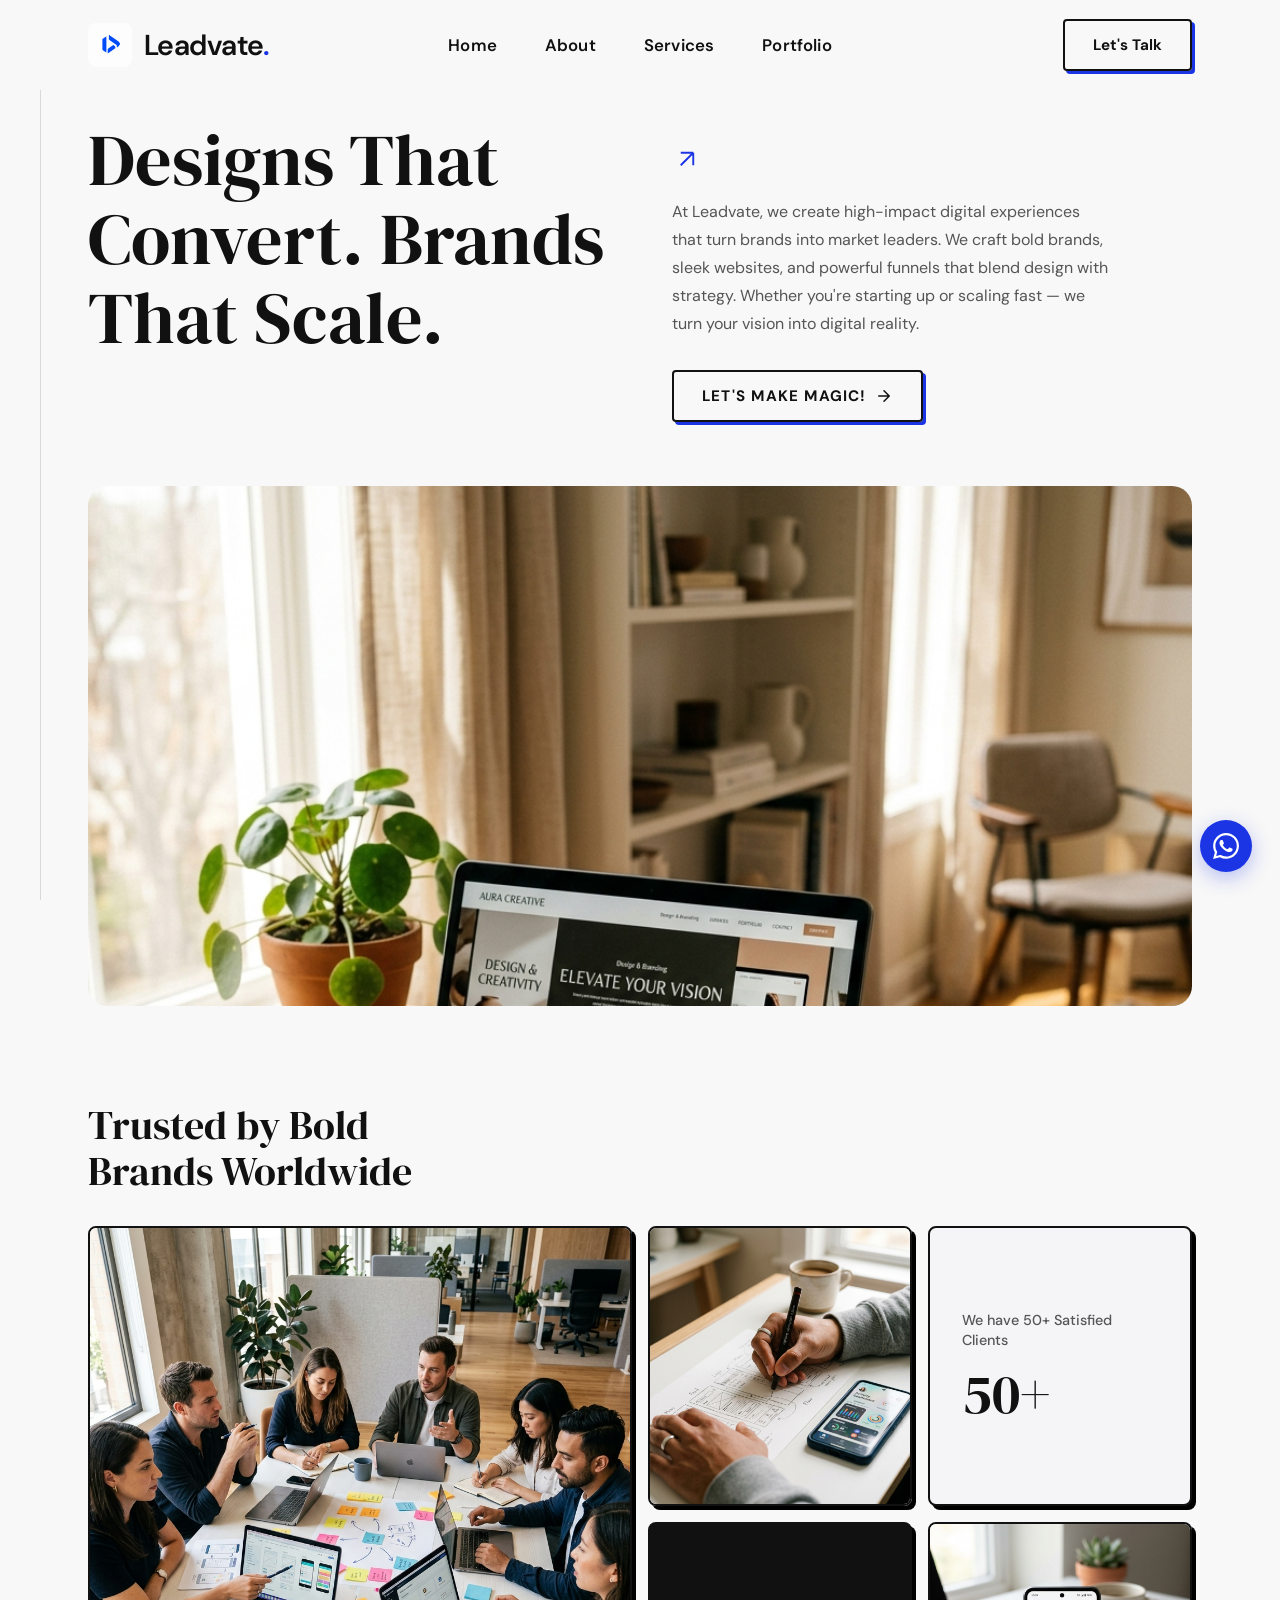
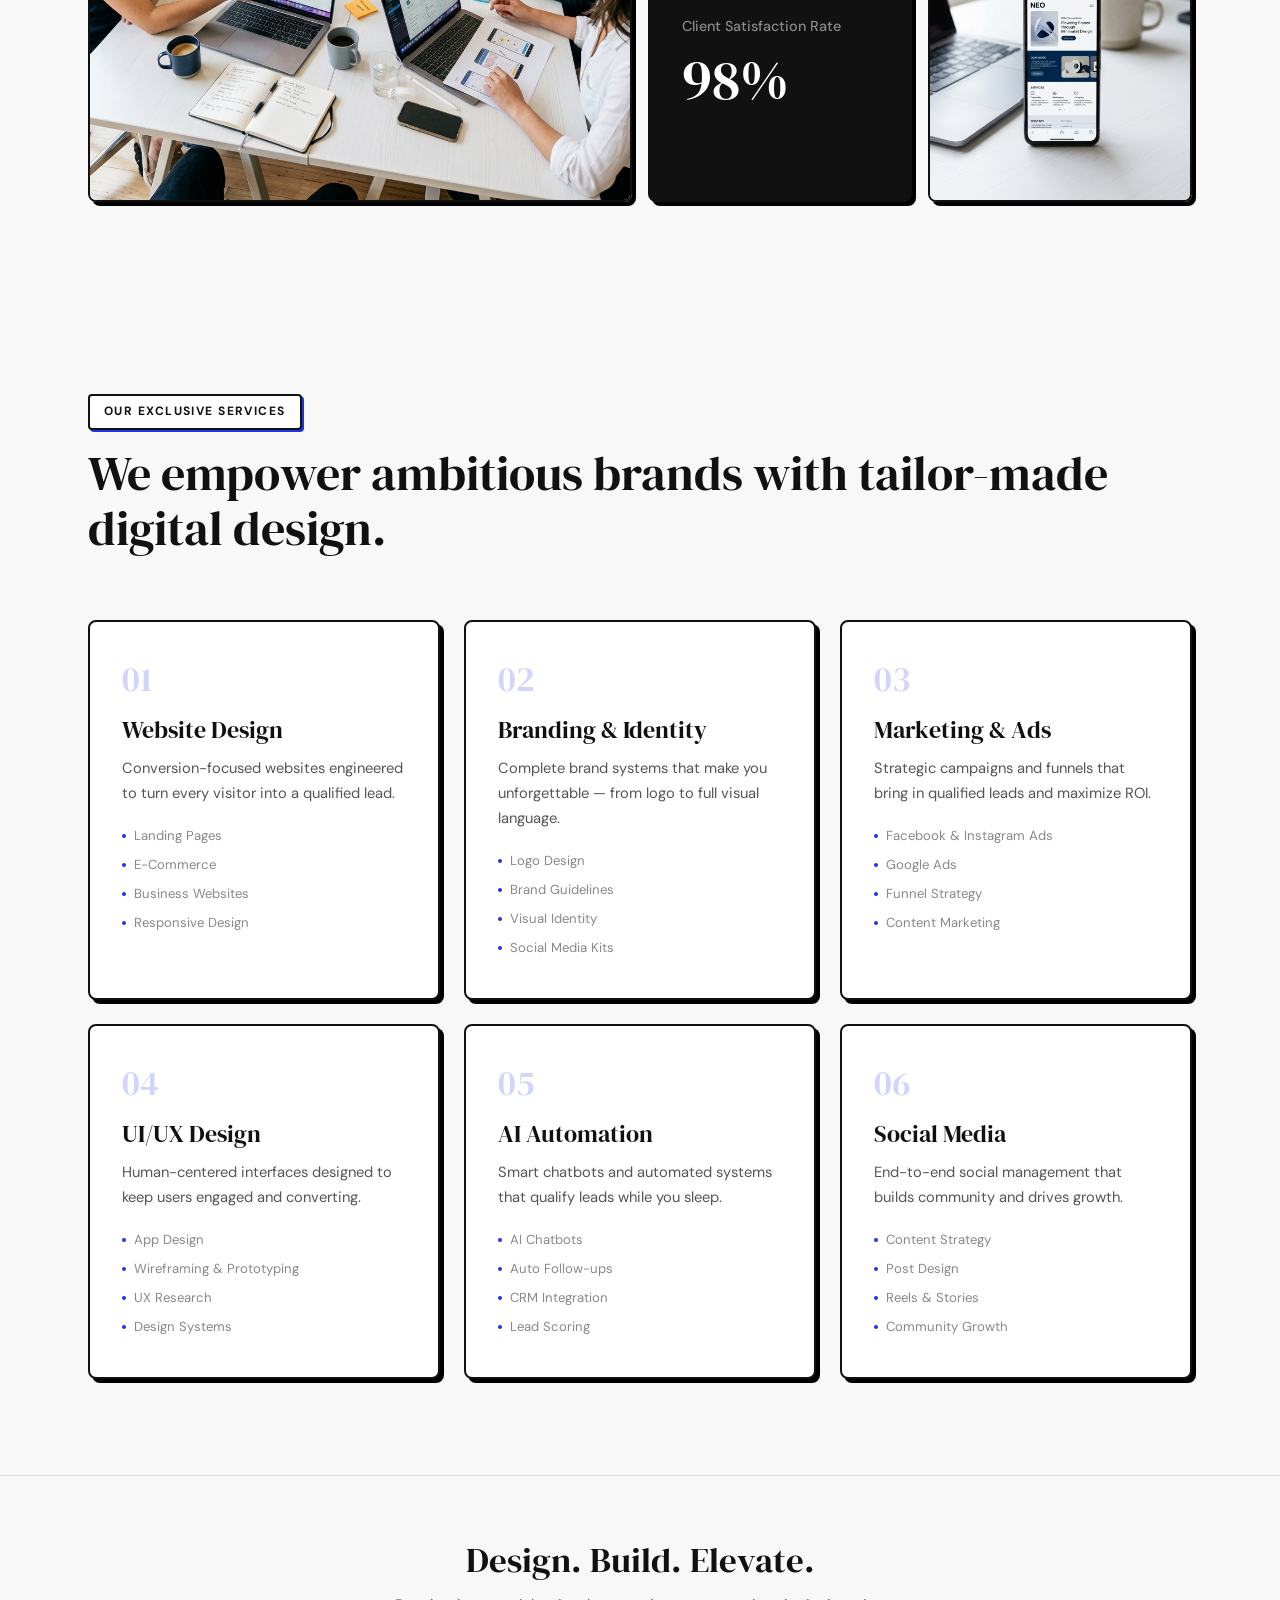
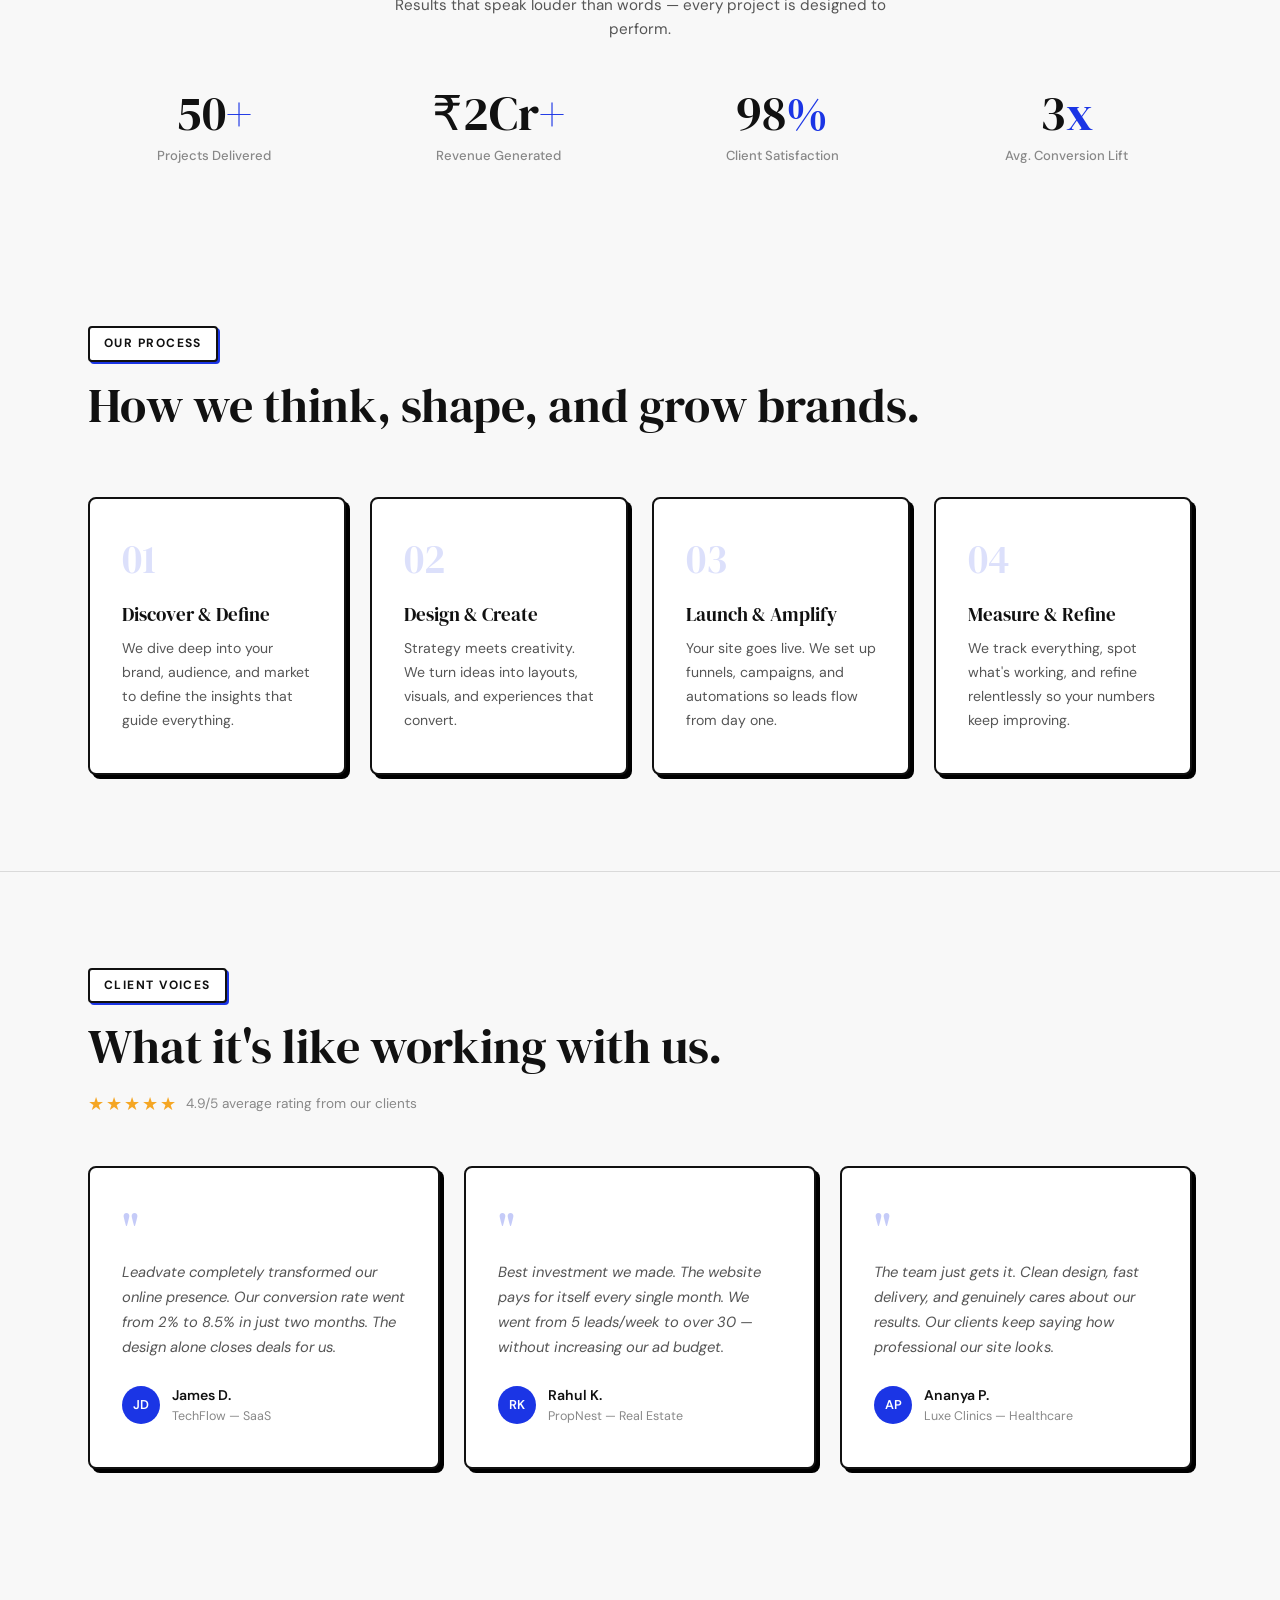
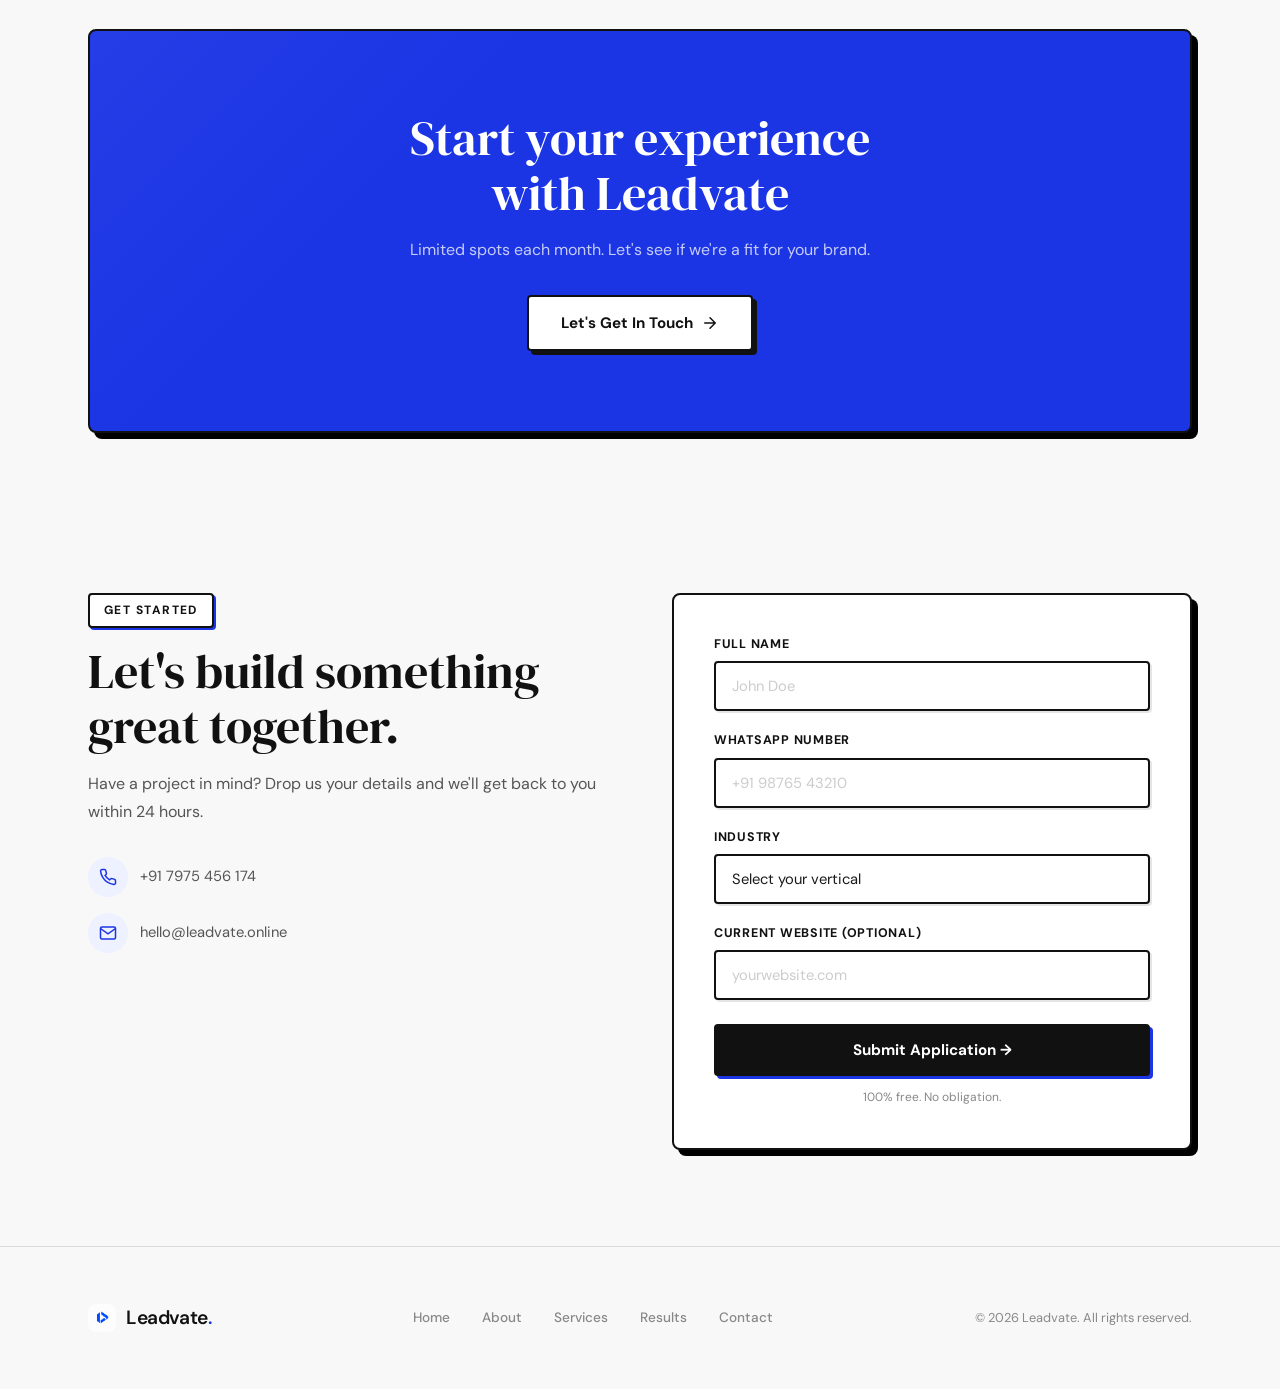
==== commit dfa6ead5: "Update index.html" ====
--- a/index.html
+++ b/index.html
@@ -3,588 +3,1642 @@
 <head>
     <meta charset="UTF-8">
     <meta name="viewport" content="width=device-width, initial-scale=1.0">
-    <title>Leadvate — AI-Powered Websites That Generate Leads 24/7</title>
-    <meta name="description" content="Get 3x more qualified leads with conversion-focused websites and AI automation. Free strategy call — limited spots available.">
-    <link href="https://fonts.googleapis.com/css2?family=Inter:wght@400;500;600;700;800;900&display=swap" rel="stylesheet">
+    <title>Leadvate — Design & Marketing Studio</title>
+    <meta name="description" content="We build high-converting websites and marketing systems that turn clicks into clients. Trusted by 50+ businesses across India.">
+    <link rel="icon" type="image/png" href="logo for new marketing .png">
+    <link rel="preconnect" href="https://fonts.googleapis.com">
+    <link rel="preconnect" href="https://fonts.gstatic.com" crossorigin>
+    <link href="https://fonts.googleapis.com/css2?family=DM+Sans:ital,opsz,wght@0,9..40,300;0,9..40,400;0,9..40,500;0,9..40,600;0,9..40,700;1,9..40,300;1,9..40,400&family=DM+Serif+Display:ital@0;1&display=swap" rel="stylesheet">
     <style>
-        *{margin:0;padding:0;box-sizing:border-box}
-        :root{
-            --dark:#0a0e1a;--darker:#050810;--text:#fff;--gray:#94a3b8;
-            --mint:#4ade80;--mint-hover:#22c55e;--mint-glow:rgba(74,222,128,0.4);
-            --border:#1e293b;--bg:#0f172a;--card:#111827;
-        }
-        html{scroll-behavior:smooth}
-        body{font-family:'Inter',system-ui,sans-serif;color:var(--text);line-height:1.6;background:var(--dark);overflow-x:hidden}
-        .container{max-width:1200px;margin:0 auto;padding:0 1.5rem}
-        .section{padding:5rem 0}
-        .tag{font-size:.8rem;text-transform:uppercase;letter-spacing:.12em;color:var(--mint);font-weight:700;display:inline-flex;align-items:center;gap:.5rem;margin-bottom:.75rem}
-        .tag::before{content:'';width:24px;height:2px;background:var(--mint)}
-        .fade{opacity:0;transform:translateY(25px);transition:all .7s cubic-bezier(.4,0,.2,1)}
-        .fade.visible{opacity:1;transform:translateY(0)}
-
-        /* ===== HEADER ===== */
-        header{position:fixed;top:0;left:0;right:0;z-index:1000;background:rgba(10,14,26,.85);backdrop-filter:blur(20px);border-bottom:1px solid var(--border);transition:box-shadow .3s}
-        nav{display:flex;justify-content:space-between;align-items:center;padding:1rem 1.5rem;max-width:1200px;margin:0 auto}
-        .logo{font-size:1.4rem;font-weight:800;color:var(--text);letter-spacing:-.02em}
-        .logo .mint{color:var(--mint)}
-        .nav-links{display:flex;gap:2rem;list-style:none;align-items:center}
-        .nav-links a{color:var(--gray);text-decoration:none;font-weight:500;font-size:.9rem;transition:color .3s}
-        .nav-links a:hover{color:var(--text)}
-        .nav-cta{background:var(--mint);color:var(--dark);padding:.6rem 1.25rem;border-radius:8px;font-weight:700;font-size:.85rem;text-decoration:none;transition:all .3s;animation:gentlePulse 2s ease-in-out infinite}
-        .nav-cta:hover{background:var(--mint-hover);transform:translateY(-1px);box-shadow:0 4px 20px var(--mint-glow)}
-        @keyframes gentlePulse{0%,100%{box-shadow:0 0 0 0 var(--mint-glow)}50%{box-shadow:0 0 0 6px transparent}}
-        .menu-toggle{display:none;background:none;border:none;cursor:pointer;z-index:1001}
-        .menu-toggle span{display:block;width:22px;height:2px;background:var(--text);margin:5px 0;transition:all .3s}
-
-        /* ===== HERO ===== */
-        .hero{min-height:100vh;display:flex;align-items:center;padding:6rem 0 3rem;position:relative;overflow:hidden}
-        .hero::before{content:'';position:absolute;top:-50%;right:-30%;width:800px;height:800px;background:radial-gradient(circle,rgba(74,222,128,.08)0%,transparent 70%);border-radius:50%;pointer-events:none}
-        .hero-grid{display:grid;grid-template-columns:1fr 1fr;gap:3rem;align-items:center;position:relative;z-index:1}
-        .hero-left h1{font-size:clamp(2.2rem,4.5vw,3.5rem);font-weight:800;line-height:1.1;letter-spacing:-.03em;margin-bottom:1rem}
-        .hero-left h1 .highlight{color:var(--mint);position:relative}
-        .hero-left p{font-size:1.1rem;color:var(--gray);margin-bottom:1.5rem;max-width:500px;line-height:1.7}
-        .hero-trust{display:flex;gap:1.5rem;flex-wrap:wrap;margin-bottom:1rem}
-        .hero-trust span{display:flex;align-items:center;gap:.4rem;font-size:.85rem;color:var(--gray)}
-        .hero-trust span svg{width:16px;height:16px;fill:var(--mint)}
-        .hero-trust .stars{color:#fbbf24;font-size:.9rem}
-
-        /* ===== FORM CARD ===== */
-        .form-card{background:rgba(17,24,39,.7);backdrop-filter:blur(20px);border:1px solid rgba(74,222,128,.2);border-radius:16px;padding:2rem;position:relative;overflow:hidden}
-        .form-card::before{content:'';position:absolute;inset:-2px;border-radius:17px;background:linear-gradient(135deg,var(--mint),transparent 40%,transparent 60%,var(--mint));opacity:.3;z-index:-1;animation:borderGlow 3s ease-in-out infinite alternate}
-        @keyframes borderGlow{0%{opacity:.2}100%{opacity:.5}}
-        .form-card h3{font-size:1.3rem;font-weight:700;margin-bottom:.25rem;text-align:center}
-        .form-subtitle{font-size:.85rem;color:var(--gray);text-align:center;margin-bottom:1.25rem}
-        .form-group{margin-bottom:.85rem}
-        .form-group label{display:block;font-size:.8rem;font-weight:600;color:var(--gray);margin-bottom:.4rem;text-transform:uppercase;letter-spacing:.05em}
-        .form-group input,.form-group select{width:100%;padding:.75rem 1rem;background:var(--darker);border:1px solid var(--border);border-radius:10px;color:var(--text);font-size:.95rem;font-family:inherit;transition:all .3s;outline:none}
-        .form-group input:focus,.form-group select:focus{border-color:var(--mint);box-shadow:0 0 0 3px rgba(74,222,128,.15)}
-        .form-group input::placeholder{color:#475569}
-        .form-group select{cursor:pointer;appearance:none;background-image:url("data:image/svg+xml,%3Csvg xmlns='http://www.w3.org/2000/svg' width='12' height='12' viewBox='0 0 24 24' fill='none' stroke='%2394a3b8' stroke-width='2'%3E%3Cpolyline points='6 9 12 15 18 9'/%3E%3C/svg%3E");background-repeat:no-repeat;background-position:right 1rem center}
-        .form-group select option{background:var(--dark);color:var(--text)}
-        .form-row{display:grid;grid-template-columns:1fr 1fr;gap:.75rem}
-        .submit-btn{width:100%;padding:.9rem;background:var(--mint);color:var(--dark);border:none;border-radius:10px;font-size:1rem;font-weight:700;cursor:pointer;transition:all .3s;font-family:inherit;margin-top:.5rem}
-        .submit-btn:hover{background:var(--mint-hover);transform:translateY(-2px);box-shadow:0 8px 25px var(--mint-glow)}
-        .form-assurance{display:flex;justify-content:center;gap:1rem;margin-top:.85rem;flex-wrap:wrap}
-        .form-assurance span{font-size:.75rem;color:var(--gray);display:flex;align-items:center;gap:.3rem}
-        .form-assurance span::before{content:'✓';color:var(--mint);font-weight:700}
-
-        /* ===== SOCIAL PROOF BAR ===== */
-        .proof-bar{background:var(--bg);border-top:1px solid var(--border);border-bottom:1px solid var(--border);padding:1.5rem 0}
-        .proof-items{display:flex;justify-content:center;gap:3rem;flex-wrap:wrap}
-        .proof-item{text-align:center}
-        .proof-item .num{font-size:1.75rem;font-weight:800;color:var(--mint)}
-        .proof-item .label{font-size:.8rem;color:var(--gray);margin-top:.15rem}
-
-        /* ===== SERVICES ===== */
-        .services{background:var(--dark)}
-        .section-header{max-width:600px;margin-bottom:3rem}
-        .section-header h2{font-size:clamp(1.8rem,3.5vw,2.8rem);font-weight:800;line-height:1.1;letter-spacing:-.02em;margin-top:.5rem}
-        .services-grid{display:grid;grid-template-columns:1fr 1fr;gap:1.25rem}
-        .service-card{background:var(--card);border:1px solid var(--border);border-radius:14px;padding:1.75rem;transition:all .3s;cursor:pointer;text-decoration:none;display:block}
-        .service-card:hover{border-color:var(--mint);transform:translateY(-3px);box-shadow:0 10px 30px rgba(0,0,0,.3)}
-        .service-icon{width:48px;height:48px;background:rgba(74,222,128,.1);border-radius:12px;display:flex;align-items:center;justify-content:center;margin-bottom:1rem}
-        .service-icon svg{width:24px;height:24px;stroke:var(--mint);fill:none;stroke-width:2}
-        .service-card h3{font-size:1.15rem;font-weight:700;margin-bottom:.5rem;color:var(--text)}
-        .service-card p{font-size:.9rem;color:var(--gray);line-height:1.6;margin-bottom:1rem}
-        .service-link{font-size:.85rem;color:var(--mint);font-weight:600;display:flex;align-items:center;gap:.3rem}
-
-        /* ===== PROCESS ===== */
-        .process{background:var(--bg)}
-        .process-steps{display:grid;grid-template-columns:repeat(3,1fr);gap:2rem;margin-top:3rem}
-        .step{text-align:center;padding:2rem 1.5rem;position:relative}
-        .step-num{width:56px;height:56px;background:var(--mint);color:var(--dark);border-radius:50%;display:flex;align-items:center;justify-content:center;font-weight:800;font-size:1.25rem;margin:0 auto 1.25rem}
-        .step h3{font-size:1.1rem;font-weight:700;margin-bottom:.5rem}
-        .step p{font-size:.9rem;color:var(--gray)}
-        .step-arrow{position:absolute;right:-1.25rem;top:2.5rem;color:var(--border);font-size:1.5rem}
-        .process-cta{text-align:center;margin-top:2.5rem}
-        .btn{background:var(--mint);color:var(--dark);padding:.85rem 2rem;border-radius:10px;text-decoration:none;font-weight:700;transition:all .3s;display:inline-flex;align-items:center;gap:.5rem;border:none;cursor:pointer;font-size:1rem;font-family:inherit}
-        .btn:hover{background:var(--mint-hover);transform:translateY(-2px);box-shadow:0 6px 25px var(--mint-glow)}
-
-        /* ===== STATS ===== */
-        .stats-section{background:var(--dark)}
-        .stats{display:grid;grid-template-columns:repeat(4,1fr);gap:1.25rem;margin-top:2.5rem}
-        .stat{padding:1.75rem;border-radius:14px;background:var(--card);border:1px solid var(--border);text-align:center;transition:all .3s}
-        .stat:hover{border-color:var(--mint);transform:translateY(-3px)}
-        .stat h3{font-size:2.5rem;color:var(--mint);font-weight:800;margin-bottom:.25rem}
-        .stat p{font-size:.85rem;color:var(--gray);margin:0 auto}
-
-        /* ===== TESTIMONIALS ===== */
-        .testimonials{background:var(--bg)}
-        .testimonials-grid{display:grid;grid-template-columns:1fr 1fr;gap:1.5rem;margin-top:2.5rem}
-        .testimonial-card{background:var(--card);border:1px solid var(--border);border-radius:14px;padding:1.75rem;transition:all .3s}
-        .testimonial-card:hover{border-color:rgba(74,222,128,.3)}
-        .tc-header{display:flex;align-items:center;gap:.75rem;margin-bottom:1rem}
-        .tc-avatar{width:44px;height:44px;border-radius:50%;display:flex;align-items:center;justify-content:center;font-weight:700;font-size:.85rem;color:var(--dark);flex-shrink:0}
-        .tc-name{font-size:.95rem;font-weight:600}
-        .tc-role{font-size:.8rem;color:var(--gray)}
-        .tc-stars{color:#fbbf24;font-size:.85rem;margin-bottom:.75rem}
-        .tc-quote{font-size:.9rem;color:var(--gray);line-height:1.7;font-style:italic;border-left:2px solid var(--mint);padding-left:1rem}
-        .tc-result{margin-top:1rem;padding:.6rem 1rem;background:rgba(74,222,128,.08);border-radius:8px;font-size:.8rem;color:var(--mint);font-weight:600}
-
-        /* ===== FAQ ===== */
-        .faq{background:var(--dark)}
-        .faq-list{max-width:700px;margin:2.5rem auto 0;display:flex;flex-direction:column;gap:.75rem}
-        .faq-item{background:var(--card);border:1px solid var(--border);border-radius:12px;overflow:hidden;transition:border-color .3s}
-        .faq-item.active{border-color:rgba(74,222,128,.3)}
-        .faq-q{padding:1.25rem 1.5rem;cursor:pointer;display:flex;justify-content:space-between;align-items:center;font-weight:600;font-size:.95rem;user-select:none;transition:color .3s}
-        .faq-q:hover{color:var(--mint)}
-        .faq-q .icon{transition:transform .3s;color:var(--mint);font-size:1.2rem;flex-shrink:0}
-        .faq-item.active .faq-q .icon{transform:rotate(45deg)}
-        .faq-a{padding:0 1.5rem;max-height:0;overflow:hidden;transition:all .3s ease;color:var(--gray);font-size:.9rem;line-height:1.7}
-        .faq-item.active .faq-a{padding:0 1.5rem 1.25rem;max-height:200px}
-
-        /* ===== BOTTOM CTA ===== */
-        .bottom-cta{background:linear-gradient(135deg,var(--darker)0%,var(--bg)100%);text-align:center;position:relative;overflow:hidden;padding:4rem 0}
-        .bottom-cta::before{content:'';position:absolute;top:50%;left:50%;width:600px;height:600px;background:radial-gradient(circle,rgba(74,222,128,.1)0%,transparent 70%);border-radius:50%;transform:translate(-50%,-50%);pointer-events:none}
-        .bottom-cta .container{position:relative;z-index:1}
-        .bottom-cta h2{font-size:clamp(1.8rem,3.5vw,2.8rem);font-weight:800;margin-bottom:.75rem}
-        .bottom-cta p{color:var(--gray);font-size:1.1rem;margin:0 auto 1rem;max-width:500px}
-        .urgency{color:#fbbf24;font-size:.9rem;font-weight:600;margin-bottom:1.5rem}
-        .bottom-form{max-width:500px;margin:0 auto}
-
-        /* ===== FOOTER ===== */
-        footer{background:var(--darker);color:var(--gray);padding:3rem 0 1.5rem}
-        .footer-grid{display:grid;grid-template-columns:2fr 1fr 1fr;gap:3rem;margin-bottom:2rem}
-        footer h3{color:white;margin-bottom:.75rem;font-size:1.25rem}
-        footer h3 .mint{color:var(--mint)}
-        footer h4{color:white;margin-bottom:1rem;font-size:.95rem}
-        footer p{color:var(--gray);font-size:.85rem;line-height:1.7}
-        footer ul{list-style:none}
-        footer li{margin-bottom:.5rem}
-        footer a{color:var(--gray);text-decoration:none;transition:color .3s;font-size:.85rem}
-        footer a:hover{color:var(--mint)}
-        .footer-bottom{border-top:1px solid var(--border);padding-top:1.5rem;text-align:center;font-size:.8rem}
-
-        /* ===== WHATSAPP ===== */
-        .wa{position:fixed;bottom:25px;right:25px;width:56px;height:56px;background:var(--mint);border-radius:50%;display:flex;align-items:center;justify-content:center;box-shadow:0 4px 20px var(--mint-glow);z-index:999;transition:all .3s;cursor:pointer;text-decoration:none;animation:waPulse 2s ease-in-out infinite}
-        .wa:hover{transform:scale(1.1)}
-        .wa svg{fill:var(--dark);width:28px;height:28px}
-        @keyframes waPulse{0%,100%{box-shadow:0 4px 20px var(--mint-glow)}50%{box-shadow:0 4px 30px rgba(74,222,128,.6)}}
-
-        /* ===== STICKY MOBILE CTA ===== */
-        .sticky-cta{display:none;position:fixed;bottom:0;left:0;right:0;background:var(--darker);border-top:1px solid var(--border);padding:.75rem 1rem;z-index:998;text-align:center}
-        .sticky-cta a{display:block;background:var(--mint);color:var(--dark);padding:.75rem;border-radius:10px;font-weight:700;font-size:.95rem;text-decoration:none}
-
-        /* ===== SCROLL CTA (Desktop) ===== */
-        .scroll-cta{position:fixed;bottom:25px;left:25px;background:var(--mint);color:var(--dark);padding:.7rem 1.25rem;border-radius:10px;font-weight:700;font-size:.85rem;text-decoration:none;z-index:998;opacity:0;transform:translateY(20px);transition:all .3s;pointer-events:none;box-shadow:0 4px 15px var(--mint-glow)}
-        .scroll-cta.show{opacity:1;transform:translateY(0);pointer-events:auto}
-        .scroll-cta:hover{background:var(--mint-hover);transform:translateY(-2px)}
-
-        /* ===== RESPONSIVE ===== */
-        @media(max-width:768px){
-            .nav-links{position:fixed;top:0;right:-100%;height:100vh;width:70%;background:var(--dark);flex-direction:column;padding:5rem 2rem;transition:all .3s;box-shadow:-5px 0 20px rgba(0,0,0,.5);border-left:1px solid var(--border)}
-            .nav-links.active{right:0}
-            .menu-toggle{display:block}
-            .hero{padding:5rem 0 2rem;min-height:auto}
-            .hero-grid{grid-template-columns:1fr;gap:2rem}
-            .services-grid{grid-template-columns:1fr}
-            .process-steps{grid-template-columns:1fr;gap:1rem}
-            .step-arrow{display:none}
-            .stats{grid-template-columns:1fr 1fr}
-            .testimonials-grid{grid-template-columns:1fr}
-            .footer-grid{grid-template-columns:1fr}
-            .form-row{grid-template-columns:1fr}
-            .scroll-cta{display:none!important}
-            .sticky-cta{display:block}
-            .wa{bottom:70px}
-            .proof-items{gap:1.5rem}
-            .section{padding:3.5rem 0}
+        /* ═══════════════════════════════════════════
+           LEADVATE — White Minimal (Palletio Style)
+           ═══════════════════════════════════════════ */
+        :root {
+            --blue: #1B35E5;
+            --blue-light: #3B5BFF;
+            --blue-dark: #0F1F8A;
+            --blue-bg: #EEF1FF;
+
+            --black: #111111;
+            --dark: #1A1A1A;
+            --gray-900: #2A2A2A;
+            --gray-700: #555555;
+            --gray-500: #888888;
+            --gray-300: #CCCCCC;
+            --gray-100: #F5F5F7;
+            --white: #FFFFFF;
+
+            --font-heading: 'DM Serif Display', Georgia, serif;
+            --font-body: 'DM Sans', -apple-system, BlinkMacSystemFont, sans-serif;
+
+            --container: 1200px;
+            --radius: 16px;
+            --radius-lg: 20px;
+            
+            --bg-base: #F8F8F8;
+            --grid-line: rgba(0, 0, 0, 0.12); /* More visible border grid */
+        }
+
+        * {
+            margin: 0;
+            padding: 0;
+            box-sizing: border-box;
+        }
+
+        html {
+            scroll-behavior: smooth;
+            -webkit-font-smoothing: antialiased;
+            -moz-osx-font-smoothing: grayscale;
+        }
+
+        body {
+            font-family: var(--font-body);
+            background-color: var(--bg-base);
+            color: var(--dark);
+            line-height: 1.6;
+            overflow-x: hidden;
+            position: relative;
+        }
+
+        /* Fixed Left Axis Line */
+        .page-axis {
+            position: fixed;
+            top: 0;
+            bottom: 0;
+            left: 50%;
+            transform: translateX(-50%);
+            width: 100%;
+            max-width: var(--container);
+            pointer-events: none;
+            z-index: 1;
+            border-left: 1px solid var(--grid-line);
+        }
+
+        ::selection {
+            background: var(--blue);
+            color: white;
+        }
+
+        img {
+            display: block;
+            max-width: 100%;
+        }
+
+        /* ═══ Container ═══ */
+        .container {
+            max-width: var(--container);
+            margin: 0 auto;
+            padding: 0 clamp(1.5rem, 4vw, 3rem);
+            position: relative;
+        }
+
+        /* ═══ Typography ═══ */
+        h1, h2, h3 {
+            font-family: var(--font-heading);
+            font-weight: 400;
+            line-height: 1.15;
+            color: var(--black);
+        }
+
+        h1 { font-size: clamp(2.8rem, 6vw, 4.5rem); }
+        h2 { font-size: clamp(2rem, 4vw, 3rem); }
+        h3 { font-size: clamp(1.2rem, 2vw, 1.5rem); }
+
+        /* ═══ Section Grid ═══ */
+        section {
+            position: relative;
+        }
+
+        /* ═══════════════════
+           NAVIGATION
+           ═══════════════════ */
+        header {
+            position: fixed;
+            top: 0;
+            left: 0;
+            right: 0;
+            z-index: 1000;
+            background: rgba(248, 248, 248, 0.95);
+            backdrop-filter: blur(10px);
+            transition: all 0.3s ease;
+        }
+
+        header.scrolled {
+            box-shadow: 0 8px 30px rgba(0,0,0,0.04);
+        }
+
+        nav {
+            display: flex;
+            justify-content: space-between;
+            align-items: center;
+            height: 90px;
+        }
+
+        /* Logo — matches Palletio: icon + wordmark */
+        .logo-link {
+            display: flex;
+            align-items: center;
+            gap: 12px;
+            text-decoration: none;
+        }
+
+        .logo-icon {
+            width: 44px;
+            height: 44px;
+            border-radius: 8px;
+            object-fit: contain;
+        }
+
+        .logo-text {
+            font-family: var(--font-body);
+            font-size: 1.8rem;
+            font-weight: 600;
+            color: var(--black);
+            letter-spacing: -0.02em;
+        }
+
+        .logo-text span {
+            color: var(--blue);
+        }
+
+        /* Center Nav Links */
+        .nav-center {
+            display: flex;
+            gap: 3rem;
+            list-style: none;
+            position: absolute;
+            left: 50%;
+            transform: translateX(-50%);
+        }
+
+        .nav-center a {
+            color: var(--black);
+            text-decoration: none;
+            font-size: 1.05rem;
+            font-weight: 600;
+            letter-spacing: 0.01em;
+            transition: color 0.2s ease;
+        }
+
+        .nav-center a:hover {
+            color: var(--blue);
+        }
+
+        /* Right CTA - Modern Bold Style */
+        .nav-cta {
+            display: inline-flex;
+            align-items: center;
+            gap: 6px;
+            background: transparent;
+            color: var(--black);
+            text-decoration: none;
+            padding: 12px 28px;
+            border: 2px solid var(--black);
+            border-radius: 4px;
+            font-size: 0.95rem;
+            font-weight: 700;
+            transition: all 0.2s ease;
+            box-shadow: 3px 3px 0px var(--blue);
+        }
+
+        .nav-cta:hover {
+            transform: translate(2px, 2px);
+            box-shadow: 0px 0px 0px var(--blue);
+            background: var(--black);
+            color: var(--white);
+        }
+
+        /* Hamburger */
+        .nav-toggle {
+            display: none;
+            background: none;
+            border: none;
+            cursor: pointer;
+            padding: 6px;
+            flex-direction: column;
+            gap: 5px;
+        }
+
+        .nav-toggle span {
+            width: 22px;
+            height: 2px;
+            background: var(--black);
+            border-radius: 2px;
+            transition: all 0.3s;
+        }
+
+        /* ═══════════════════
+           HERO — Palletio Split
+           ═══════════════════ */
+        .hero {
+            padding-top: 120px;
+            padding-bottom: 0;
+        }
+
+        .hero-split {
+            display: grid;
+            grid-template-columns: 1fr 1fr;
+            gap: 4rem;
+            align-items: start;
+            padding-bottom: 4rem;
+        }
+
+        .hero-left h1 {
+            margin-bottom: 0;
+            line-height: 1.1;
+        }
+
+        .hero-right {
+            padding-top: 1.5rem;
+        }
+
+        .hero-right .accent-line {
+            width: 30px;
+            height: 30px;
+            margin-bottom: 1.5rem;
+        }
+
+        .hero-right .accent-line svg {
+            width: 100%;
+            height: 100%;
+            color: var(--blue);
+        }
+
+        .hero-right p {
+            font-size: 1rem;
+            color: var(--gray-700);
+            line-height: 1.75;
+            margin-bottom: 2rem;
+            max-width: 440px;
+        }
+
+        .hero-cta {
+            display: inline-flex;
+            align-items: center;
+            gap: 8px;
+            color: var(--black);
+            background: transparent;
+            text-decoration: none;
+            font-size: 0.95rem;
+            font-weight: 700;
+            letter-spacing: 0.08em;
+            text-transform: uppercase;
+            padding: 12px 28px;
+            border: 2px solid var(--black);
+            border-radius: 4px;
+            transition: all 0.2s ease;
+            box-shadow: 3px 3px 0px var(--blue);
+        }
+
+        .hero-cta:hover {
+            color: var(--white);
+            background: var(--black);
+            transform: translate(2px, 2px);
+            box-shadow: 0px 0px 0px var(--blue);
+        }
+
+        .hero-cta svg {
+            width: 18px;
+            height: 18px;
+            transition: transform 0.3s ease;
+        }
+
+        .hero-cta:hover svg {
+            transform: translateX(4px);
+        }
+
+        /* Hero Image */
+        .hero-image {
+            width: 100%;
+            margin-top: 0;
+            border-radius: var(--radius-lg);
+            overflow: hidden;
+            max-height: 520px;
+        }
+
+        .hero-image img {
+            width: 100%;
+            height: 100%;
+            object-fit: cover;
+        }
+
+        /* ═══════════════════
+           BENTO GRID — Palletio About Style
+           ═══════════════════ */
+        .bento-section {
+            padding: 6rem 0;
+        }
+
+        .bento-header {
+            display: flex;
+            align-items: center;
+            justify-content: space-between;
+            margin-bottom: 2rem;
+        }
+
+        .bento-header h2 {
+            font-size: clamp(1.8rem, 3.5vw, 2.5rem);
+        }
+
+        .bento-grid {
+            display: grid;
+            grid-template-columns: repeat(12, 1fr);
+            grid-template-rows: 280px 280px;
+            gap: 1rem;
+        }
+
+        .bento-item {
+            border: 2px solid var(--black);
+            border-radius: 8px;
+            overflow: hidden;
+            position: relative;
+            box-shadow: 4px 4px 0px rgba(0,0,0,1);
+            transition: all 0.2s ease;
+        }
+        
+        .bento-item:hover {
+            transform: translate(2px, 2px);
+            box-shadow: 2px 2px 0px rgba(0,0,0,1);
+        }
+
+        .bento-item img {
+            width: 100%;
+            height: 100%;
+            object-fit: cover;
+        }
+
+        /* Layout: Large left (6col, 2rows), top-right image (3col, 1row),
+           stat card (3col, 1row), dark stat (3col, 1row), phone (3col, 1row) */
+        .bento-item-1 { grid-column: 1 / 7; grid-row: 1 / 3; }
+        .bento-item-2 { grid-column: 7 / 10; grid-row: 1 / 2; }
+        .bento-item-3 { grid-column: 10 / 13; grid-row: 1 / 2; }
+        .bento-item-4 { grid-column: 7 / 10; grid-row: 2 / 3; }
+        .bento-item-5 { grid-column: 10 / 13; grid-row: 2 / 3; }
+
+        /* Stat card (light) */
+        .bento-stat {
+            background: var(--gray-100);
+            display: flex;
+            flex-direction: column;
+            justify-content: center;
+            align-items: flex-start;
+            padding: 2rem;
+        }
+
+        .bento-stat .stat-title {
+            font-family: var(--font-body);
+            font-size: 0.9rem;
+            color: var(--gray-700);
+            font-weight: 500;
+            margin-bottom: 1rem;
+            line-height: 1.4;
+        }
+
+        .bento-stat .stat-number {
+            font-family: var(--font-heading);
+            font-size: clamp(2.5rem, 5vw, 3.5rem);
+            color: var(--black);
+            line-height: 1;
+        }
+
+        /* Dark stat card */
+        .bento-stat-dark {
+            background: var(--black);
+            display: flex;
+            flex-direction: column;
+            justify-content: center;
+            align-items: flex-start;
+            padding: 2rem;
+        }
+
+        .bento-stat-dark .stat-title {
+            font-family: var(--font-body);
+            font-size: 0.9rem;
+            color: var(--gray-500);
+            font-weight: 500;
+            margin-bottom: 1rem;
+            line-height: 1.4;
+        }
+
+        .bento-stat-dark .stat-number {
+            font-family: var(--font-heading);
+            font-size: clamp(2.5rem, 5vw, 3.5rem);
+            color: var(--white);
+            line-height: 1;
+        }
+
+        /* ═══════════════════
+           SERVICES
+           ═══════════════════ */
+        .services-section {
+            padding: 6rem 0;
+            background: transparent;
+        }
+
+        .section-header {
+            margin-bottom: 4rem;
+        }
+
+        .section-label {
+            font-family: var(--font-body);
+            font-size: 0.75rem;
+            font-weight: 700;
+            letter-spacing: 0.12em;
+            text-transform: uppercase;
+            color: var(--black);
+            margin-bottom: 1rem;
+            display: inline-block;
+            padding: 6px 14px;
+            border: 2px solid var(--black);
+            border-radius: 4px;
+            box-shadow: 2px 2px 0px var(--blue);
+            background: var(--white);
+        }
+
+        .section-header p {
+            font-size: 1.05rem;
+            color: var(--gray-700);
+            max-width: 500px;
+            margin-top: 1rem;
+            line-height: 1.7;
+        }
+
+        .services-grid {
+            display: grid;
+            grid-template-columns: repeat(3, 1fr);
+            gap: 1.5rem;
+        }
+
+        .service-card {
+            background: var(--white);
+            border: 2px solid var(--black);
+            border-radius: 8px;
+            padding: 2.5rem 2rem;
+            transition: all 0.2s ease;
+            cursor: default;
+            position: relative;
+            box-shadow: 4px 4px 0px rgba(0,0,0,1);
+        }
+
+        .service-card:hover {
+            transform: translate(2px, 2px);
+            box-shadow: 2px 2px 0px rgba(0,0,0,1);
+        }
+
+        .service-num {
+            font-family: var(--font-heading);
+            font-size: 2.2rem;
+            color: var(--blue);
+            opacity: 0.2;
+            margin-bottom: 1.2rem;
+            line-height: 1;
+        }
+
+        .service-card h3 {
+            margin-bottom: 0.75rem;
+        }
+
+        .service-card p {
+            font-size: 0.92rem;
+            color: var(--gray-700);
+            line-height: 1.7;
+        }
+
+        .service-list {
+            list-style: none;
+            margin-top: 1.2rem;
+            display: flex;
+            flex-direction: column;
+            gap: 0.5rem;
+        }
+
+        .service-list li {
+            font-size: 0.82rem;
+            color: var(--gray-500);
+            display: flex;
+            align-items: center;
+            gap: 8px;
+        }
+
+        .service-list li::before {
+            content: '';
+            width: 4px;
+            height: 4px;
+            border-radius: 50%;
+            background: var(--blue);
+            flex-shrink: 0;
+        }
+
+        /* ═══════════════════
+           STATS BAR
+           ═══════════════════ */
+        .stats-bar {
+            padding: 4rem 0;
+            border-top: 1px solid var(--grid-line);
+        }
+
+        .stats-bar-header {
+            text-align: center;
+            margin-bottom: 3rem;
+        }
+
+        .stats-bar-header h2 {
+            font-size: clamp(1.8rem, 3vw, 2.2rem);
+        }
+
+        .stats-bar-header p {
+            font-size: 0.95rem;
+            color: var(--gray-700);
+            max-width: 550px;
+            margin: 0.75rem auto 0;
+        }
+
+        .stats-row {
+            display: grid;
+            grid-template-columns: repeat(4, 1fr);
+            gap: 2rem;
+            text-align: center;
+        }
+
+        .stat-item .stat-big {
+            font-family: var(--font-heading);
+            font-size: clamp(2rem, 4vw, 3rem);
+            color: var(--black);
+            line-height: 1;
+            margin-bottom: 0.5rem;
+        }
+
+        .stat-item .stat-big span {
+            color: var(--blue);
+        }
+
+        .stat-item .stat-desc {
+            font-size: 0.82rem;
+            color: var(--gray-500);
+            font-weight: 500;
+        }
+
+        /* ═══════════════════
+           PROCESS
+           ═══════════════════ */
+        .process-section {
+            padding: 6rem 0;
+        }
+
+        .process-grid {
+            display: grid;
+            grid-template-columns: repeat(4, 1fr);
+            gap: 1.5rem;
+        }
+
+        .process-card {
+            background: var(--white);
+            border: 2px solid var(--black);
+            border-radius: 8px;
+            padding: 2.5rem 2rem;
+            transition: all 0.2s ease;
+            box-shadow: 4px 4px 0px rgba(0,0,0,1);
+        }
+
+        .process-card:hover {
+            transform: translate(2px, 2px);
+            box-shadow: 2px 2px 0px rgba(0,0,0,1);
+        }
+
+        .process-num {
+            font-family: var(--font-heading);
+            font-size: 2.5rem;
+            color: var(--blue);
+            opacity: 0.15;
+            line-height: 1;
+            margin-bottom: 1.5rem;
+        }
+
+        .process-card h3 {
+            margin-bottom: 0.75rem;
+            font-size: 1.2rem;
+        }
+
+        .process-card p {
+            font-size: 0.88rem;
+            color: var(--gray-700);
+            line-height: 1.7;
+        }
+
+        /* ═══════════════════
+           TESTIMONIALS
+           ═══════════════════ */
+        .testimonials-section {
+            padding: 6rem 0;
+            border-top: 1px solid var(--grid-line);
+        }
+
+        .testimonials-header {
+            margin-bottom: 3rem;
+        }
+
+        .testimonials-header .rating {
+            display: flex;
+            align-items: center;
+            gap: 0.5rem;
+            margin-top: 1rem;
+        }
+
+        .rating-stars {
+            color: #F5A623;
+            font-size: 1.1rem;
+            letter-spacing: 2px;
+        }
+
+        .rating-text {
+            font-size: 0.85rem;
+            color: var(--gray-500);
+        }
+
+        .testimonials-grid {
+            display: grid;
+            grid-template-columns: repeat(3, 1fr);
+            gap: 1.5rem;
+        }
+
+        .testimonial-card {
+            background: var(--white);
+            border: 2px solid var(--black);
+            border-radius: 8px;
+            padding: 2.5rem 2rem;
+            transition: all 0.2s ease;
+            box-shadow: 4px 4px 0px rgba(0,0,0,1);
+        }
+
+        .testimonial-card:hover {
+            transform: translate(2px, 2px);
+            box-shadow: 2px 2px 0px rgba(0,0,0,1);
+        }
+
+        .testimonial-quote {
+            font-family: var(--font-heading);
+            font-size: 2.5rem;
+            color: var(--blue);
+            opacity: 0.25;
+            line-height: 1;
+            margin-bottom: 0.75rem;
+        }
+
+        .testimonial-text {
+            font-size: 0.92rem;
+            color: var(--gray-700);
+            line-height: 1.7;
+            margin-bottom: 1.5rem;
+            font-style: italic;
+        }
+
+        .testimonial-author {
+            display: flex;
+            align-items: center;
+            gap: 12px;
+        }
+
+        .testimonial-avatar {
+            width: 38px;
+            height: 38px;
+            border-radius: 50%;
+            background: var(--blue);
+            display: flex;
+            align-items: center;
+            justify-content: center;
+            color: white;
+            font-weight: 600;
+            font-size: 0.8rem;
+        }
+
+        .testimonial-name {
+            font-weight: 600;
+            font-size: 0.88rem;
+            color: var(--black);
+        }
+
+        .testimonial-role {
+            font-size: 0.78rem;
+            color: var(--gray-500);
+        }
+
+        /* ═══════════════════
+           BLUE CTA BANNER — Palletio About Banner Style
+           ═══════════════════ */
+        .cta-banner {
+            margin: 4rem 0;
+            background: var(--blue);
+            border: 2px solid var(--black);
+            border-radius: 8px;
+            padding: 5rem 4rem;
+            text-align: center;
+            position: relative;
+            overflow: hidden;
+            box-shadow: 6px 6px 0px rgba(0,0,0,1);
+        }
+
+        .cta-banner::before {
+            content: '';
+            position: absolute;
+            top: -50%;
+            left: -20%;
+            width: 60%;
+            height: 200%;
+            background: linear-gradient(135deg, rgba(255,255,255,0.08) 0%, transparent 60%);
+            pointer-events: none;
+        }
+
+        .cta-banner h2 {
+            color: var(--white);
+            font-size: clamp(2rem, 4vw, 3rem);
+            margin-bottom: 1rem;
+            position: relative;
+        }
+
+        .cta-banner p {
+            color: rgba(255,255,255,0.75);
+            font-size: 1rem;
+            max-width: 480px;
+            margin: 0 auto 2rem;
+            position: relative;
+        }
+
+        .cta-banner .btn-white {
+            display: inline-flex;
+            align-items: center;
+            gap: 8px;
+            background: var(--white);
+            color: var(--black);
+            padding: 14px 32px;
+            border: 2px solid var(--black);
+            border-radius: 4px;
+            font-size: 0.95rem;
+            font-weight: 700;
+            text-decoration: none;
+            transition: all 0.2s ease;
+            position: relative;
+            box-shadow: 4px 4px 0px var(--black);
+        }
+
+        .cta-banner .btn-white:hover {
+            transform: translate(2px, 2px);
+            box-shadow: 2px 2px 0px var(--black);
+        }
+
+        /* ═══════════════════
+           CONTACT FORM SECTION
+           ═══════════════════ */
+        .contact-section {
+            padding: 6rem 0;
+        }
+
+        .contact-grid {
+            display: grid;
+            grid-template-columns: 1fr 1fr;
+            gap: 4rem;
+            align-items: start;
+        }
+
+        .contact-left h2 {
+            margin-bottom: 1rem;
+        }
+
+        .contact-left p {
+            font-size: 1rem;
+            color: var(--gray-700);
+            line-height: 1.7;
+            margin-bottom: 2rem;
+        }
+
+        .contact-info-item {
+            display: flex;
+            align-items: center;
+            gap: 12px;
+            margin-bottom: 1rem;
+        }
+
+        .contact-info-item .icon-circle {
+            width: 40px;
+            height: 40px;
+            border-radius: 50%;
+            background: var(--blue-bg);
+            display: flex;
+            align-items: center;
+            justify-content: center;
+            flex-shrink: 0;
+        }
+
+        .contact-info-item .icon-circle svg {
+            width: 18px;
+            height: 18px;
+            color: var(--blue);
+        }
+
+        .contact-info-item span {
+            font-size: 0.92rem;
+            color: var(--gray-700);
+        }
+
+        .contact-info-item a {
+            font-size: 0.92rem;
+            color: var(--gray-700);
+            text-decoration: none;
+            transition: color 0.2s;
+        }
+
+        .contact-info-item a:hover {
+            color: var(--blue);
+        }
+
+        /* Form */
+        .contact-form {
+            background: var(--white);
+            border: 2px solid var(--black);
+            border-radius: 8px;
+            padding: 2.5rem;
+            box-shadow: 6px 6px 0px rgba(0,0,0,1);
+        }
+
+        .form-group {
+            margin-bottom: 1.25rem;
+        }
+
+        .form-group label {
+            display: block;
+            font-size: 0.78rem;
+            font-weight: 700;
+            color: var(--black);
+            margin-bottom: 0.4rem;
+            letter-spacing: 0.06em;
+            text-transform: uppercase;
+        }
+
+        .form-input {
+            width: 100%;
+            background: var(--white);
+            border: 2px solid var(--black);
+            border-radius: 4px;
+            padding: 13px 16px;
+            color: var(--dark);
+            font-family: var(--font-body);
+            font-size: 0.92rem;
+            transition: all 0.2s ease;
+            appearance: none;
+            box-shadow: 2px 2px 0px rgba(0,0,0,0.1);
+        }
+
+        .form-input:focus {
+            outline: none;
+            transform: translate(1px, 1px);
+            box-shadow: 1px 1px 0px var(--blue);
+            border-color: var(--blue);
+        }
+
+        .form-input::placeholder {
+            color: var(--gray-300);
+        }
+
+        select.form-input {
+            background-image: url("data:image/svg+xml,%3Csvg width='20' height='20' viewBox='0 0 24 24' fill='none' stroke='%23888' stroke-width='2' stroke-linecap='round' stroke-linejoin='round'%3E%3Cpolyline points='6 9 12 15 18 9'%3E%3C/polyline%3E%3C/svg%3E");
+            background-repeat: no-repeat;
+            background-position: right 14px center;
+            background-size: 16px;
+            padding-right: 40px;
+        }
+
+        .btn-submit {
+            width: 100%;
+            padding: 14px;
+            border-radius: 4px;
+            background: var(--black);
+            color: var(--white);
+            font-family: var(--font-body);
+            font-weight: 700;
+            font-size: 0.95rem;
+            border: 2px solid var(--black);
+            cursor: pointer;
+            transition: all 0.2s ease;
+            margin-top: 0.25rem;
+            box-shadow: 3px 3px 0px var(--blue);
+        }
+
+        .btn-submit:hover {
+            transform: translate(2px, 2px);
+            box-shadow: 1px 1px 0px var(--blue);
+        }
+
+        .form-note {
+            text-align: center;
+            font-size: 0.75rem;
+            color: var(--gray-500);
+            margin-top: 0.75rem;
+        }
+
+        /* ═══════════════════
+           FOOTER
+           ═══════════════════ */
+        footer {
+            padding: 3.5rem 0;
+            border-top: 1px solid var(--grid-line);
+        }
+
+        .footer-content {
+            display: flex;
+            justify-content: space-between;
+            align-items: center;
+        }
+
+        .footer-left {
+            display: flex;
+            align-items: center;
+            gap: 10px;
+        }
+
+        .footer-left .logo-icon {
+            width: 28px;
+            height: 28px;
+        }
+
+        .footer-left .logo-text {
+            font-size: 1.2rem;
+        }
+
+        .footer-center {
+            display: flex;
+            gap: 2rem;
+        }
+
+        .footer-center a {
+            color: var(--gray-500);
+            text-decoration: none;
+            font-size: 0.85rem;
+            font-weight: 500;
+            transition: color 0.2s;
+        }
+
+        .footer-center a:hover {
+            color: var(--black);
+        }
+
+        .footer-right {
+            font-size: 0.8rem;
+            color: var(--gray-500);
+        }
+
+        /* ═══════════════════
+           WHATSAPP FLOAT
+           ═══════════════════ */
+        .wa-float {
+            position: fixed;
+            bottom: 28px;
+            right: 28px;
+            background: var(--blue);
+            width: 52px;
+            height: 52px;
+            border-radius: 50%;
+            display: flex;
+            align-items: center;
+            justify-content: center;
+            box-shadow: 0 6px 20px rgba(27, 53, 229, 0.3);
+            z-index: 100;
+            transition: all 0.3s ease;
+            text-decoration: none;
+        }
+
+        .wa-float:hover {
+            transform: scale(1.06) translateY(-2px);
+            box-shadow: 0 10px 30px rgba(27, 53, 229, 0.4);
+        }
+
+        .wa-float svg {
+            fill: white;
+            width: 26px;
+            height: 26px;
+        }
+
+        /* Back to top */
+        .scroll-top {
+            position: fixed;
+            bottom: 28px;
+            right: 90px;
+            width: 40px;
+            height: 40px;
+            border-radius: 50%;
+            background: var(--gray-100);
+            border: 1px solid #E5E5E5;
+            display: flex;
+            align-items: center;
+            justify-content: center;
+            cursor: pointer;
+            z-index: 100;
+            opacity: 0;
+            pointer-events: none;
+            transition: all 0.3s ease;
+            text-decoration: none;
+        }
+
+        .scroll-top.visible {
+            opacity: 1;
+            pointer-events: auto;
+        }
+
+        .scroll-top:hover {
+            background: var(--white);
+            box-shadow: 0 4px 12px rgba(0,0,0,0.06);
+        }
+
+        .scroll-top svg {
+            width: 18px;
+            height: 18px;
+            color: var(--gray-700);
+        }
+
+        /* ═══════════════════
+           SCROLL REVEAL
+           ═══════════════════ */
+        .reveal {
+            opacity: 0;
+            transform: translateY(30px);
+            transition: all 0.7s cubic-bezier(0.16, 1, 0.3, 1);
+        }
+
+        .reveal.visible {
+            opacity: 1;
+            transform: translateY(0);
+        }
+
+        .reveal-d1 { transition-delay: 0.1s; }
+        .reveal-d2 { transition-delay: 0.2s; }
+        .reveal-d3 { transition-delay: 0.3s; }
+
+        /* ═══════════════════
+           MOBILE MENU
+           ═══════════════════ */
+        .mobile-menu {
+            display: none;
+            position: fixed;
+            inset: 0;
+            background: var(--white);
+            z-index: 9999;
+            flex-direction: column;
+            align-items: center;
+            justify-content: center;
+            gap: 2rem;
+        }
+
+        .mobile-menu.active { display: flex; }
+
+        .mobile-menu a {
+            color: var(--black);
+            text-decoration: none;
+            font-family: var(--font-heading);
+            font-size: 2rem;
+            transition: color 0.2s;
+        }
+
+        .mobile-menu a:hover { color: var(--blue); }
+
+        .mobile-close {
+            position: absolute;
+            top: 24px;
+            right: 24px;
+            background: none;
+            border: none;
+            font-size: 2rem;
+            color: var(--black);
+            cursor: pointer;
+        }
+
+        /* ═══════════════════
+           RESPONSIVE
+           ═══════════════════ */
+        @media (max-width: 1024px) {
+            .services-grid { grid-template-columns: repeat(2, 1fr); }
+            .process-grid { grid-template-columns: repeat(2, 1fr); }
+            .stats-row { grid-template-columns: repeat(2, 1fr); }
+            .bento-grid {
+                grid-template-columns: 1fr 1fr;
+                grid-template-rows: 240px 200px 200px;
+            }
+            .bento-item-1 { grid-column: 1 / 3; grid-row: 1 / 2; }
+            .bento-item-2 { grid-column: 1 / 2; grid-row: 2 / 3; }
+            .bento-item-3 { grid-column: 2 / 3; grid-row: 2 / 3; }
+            .bento-item-4 { grid-column: 1 / 2; grid-row: 3 / 4; }
+            .bento-item-5 { grid-column: 2 / 3; grid-row: 3 / 4; }
+        }
+
+        @media (max-width: 768px) {
+            .nav-center { display: none; }
+            .nav-cta { display: none; }
+            .nav-toggle { display: flex; }
+
+            .hero-split {
+                grid-template-columns: 1fr;
+                gap: 2rem;
+            }
+
+            .services-grid,
+            .testimonials-grid {
+                grid-template-columns: 1fr;
+            }
+
+            .process-grid {
+                grid-template-columns: 1fr;
+            }
+
+            .contact-grid {
+                grid-template-columns: 1fr;
+            }
+
+            .bento-grid {
+                grid-template-columns: 1fr;
+                grid-template-rows: 220px 200px 160px 160px 200px;
+            }
+            .bento-item-1 { grid-column: 1; grid-row: 1; }
+            .bento-item-2 { grid-column: 1; grid-row: 2; }
+            .bento-item-3 { grid-column: 1; grid-row: 3; }
+            .bento-item-4 { grid-column: 1; grid-row: 4; }
+            .bento-item-5 { grid-column: 1; grid-row: 5; }
+
+            .cta-banner {
+                padding: 3rem 2rem;
+            }
+
+            .footer-content {
+                flex-direction: column;
+                gap: 1.5rem;
+                text-align: center;
+            }
+
+            .footer-center {
+                flex-wrap: wrap;
+                justify-content: center;
+            }
+
+            .scroll-top { display: none; }
+        }
+
+        @media (max-width: 480px) {
+            .stats-row {
+                grid-template-columns: repeat(2, 1fr);
+                gap: 1.5rem;
+            }
+            .contact-form {
+                padding: 2rem 1.5rem;
+            }
+            .service-card,
+            .process-card,
+            .testimonial-card {
+                padding: 2rem 1.5rem;
+            }
         }
     </style>
 </head>
 <body>
-    <header>
-        <nav>
-            <div class="logo">LEADVATE<span class="mint">.ONLINE</span></div>
-            <ul class="nav-links" id="nav">
-                <li><a href="#services">Services</a></li>
-                <li><a href="#process">How It Works</a></li>
-                <li><a href="#results">Results</a></li>
-                <li><a href="#faq">FAQ</a></li>
-                <li><a href="#lead-form" class="nav-cta">Get Free Strategy Call</a></li>
-            </ul>
-            <button class="menu-toggle" onclick="document.getElementById('nav').classList.toggle('active')">
-                <span></span><span></span><span></span>
-            </button>
-        </nav>
+    <!-- Background Axis -->
+    <div class="page-axis"></div>
+
+    <!-- ═══ NAVIGATION ═══ -->
+    <header id="header">
+        <div class="container">
+            <nav>
+                <a href="#" class="logo-link">
+                    <img src="logo for new marketing .png" alt="Leadvate" class="logo-icon">
+                    <span class="logo-text">Leadvate<span>.</span></span>
+                </a>
+                <ul class="nav-center">
+                    <li><a href="#about">Home</a></li>
+                    <li><a href="#about">About</a></li>
+                    <li><a href="#services">Services</a></li>
+                    <li><a href="#results">Portfolio</a></li>
+                </ul>
+                <a href="#contact" class="nav-cta">Let's Talk</a>
+                <button class="nav-toggle" onclick="toggleMenu()" aria-label="Menu">
+                    <span></span><span></span><span></span>
+                </button>
+            </nav>
+        </div>
     </header>
 
-    <!-- ===== HERO ===== -->
-    <section class="hero" id="lead-form">
-        <div class="container">
-            <div class="hero-grid">
-                <div class="hero-left fade">
-                    <span class="tag">AI-Powered Lead Generation</span>
-                    <h1>Get <span class="highlight">3x More Leads</span> from Your Website — Starting in 7 Days</h1>
-                    <p>We build conversion-focused websites with AI automation that capture, qualify, and follow up with leads 24/7 — so you can focus on closing deals.</p>
-                    <div class="hero-trust">
-                        <span class="stars">★★★★★</span>
-                        <span><svg viewBox="0 0 24 24"><path d="M20 6L9 17l-5-5"/></svg> 50+ businesses helped</span>
-                        <span><svg viewBox="0 0 24 24"><path d="M20 6L9 17l-5-5"/></svg> Results in 7 days</span>
+    <!-- Mobile Menu -->
+    <div class="mobile-menu" id="mobileMenu">
+        <button class="mobile-close" onclick="toggleMenu()">×</button>
+        <a href="#" onclick="toggleMenu()">Home</a>
+        <a href="#about" onclick="toggleMenu()">About</a>
+        <a href="#services" onclick="toggleMenu()">Services</a>
+        <a href="#results" onclick="toggleMenu()">Results</a>
+        <a href="#contact" onclick="toggleMenu()">Contact</a>
+    </div>
+
+    <main>
+
+        <!-- ═══ HERO — Palletio Split Layout ═══ -->
+        <section class="hero">
+            <div class="container">
+                <div class="hero-split">
+                    <div class="hero-left reveal">
+                        <h1>Designs That Convert. Brands That&nbsp;Scale.</h1>
+                    </div>
+                    <div class="hero-right reveal reveal-d1">
+                        <div class="accent-line">
+                            <svg viewBox="0 0 24 24" fill="none" stroke="currentColor" stroke-width="1.5">
+                                <path d="M7 17L17 7M17 7H7M17 7V17"/>
+                            </svg>
+                        </div>
+                        <p>At Leadvate, we create high-impact digital experiences that turn brands into market leaders. We craft bold brands, sleek websites, and powerful funnels that blend design with strategy. Whether you're starting up or scaling fast — we turn your vision into digital reality.</p>
+                        <a href="#contact" class="hero-cta">
+                            Let's Make Magic!
+                            <svg viewBox="0 0 24 24" fill="none" stroke="currentColor" stroke-width="2" stroke-linecap="round" stroke-linejoin="round"><path d="M5 12h14M12 5l7 7-7 7"/></svg>
+                        </a>
                     </div>
                 </div>
-                <div class="form-card fade" id="hero-form">
-                    <h3>Get Your Free Strategy Call</h3>
-                    <p class="form-subtitle">Find out how we can 3x your leads — no obligation</p>
-                    <form id="leadForm" onsubmit="handleSubmit(event)">
-                        <div class="form-row">
+                <div class="hero-image reveal reveal-d2">
+                    <img src="hero.png" alt="Leadvate workspace — modern design studio">
+                </div>
+            </div>
+        </section>
+
+        <!-- ═══ BENTO GRID — Palletio About Style ═══ -->
+        <section id="about" class="bento-section">
+            <div class="container">
+                <div class="bento-header reveal">
+                    <h2>Trusted by Bold<br>Brands Worldwide</h2>
+                </div>
+                <div class="bento-grid reveal reveal-d1">
+                    <!-- Large left image -->
+                    <div class="bento-item bento-item-1">
+                        <img src="bento-team.png" alt="Leadvate team collaborating on designs">
+                    </div>
+                    <!-- Top right - wireframe image -->
+                    <div class="bento-item bento-item-2">
+                        <img src="bento-wireframe.png" alt="UI wireframing process">
+                    </div>
+                    <!-- Stat card - light -->
+                    <div class="bento-item bento-item-3 bento-stat">
+                        <div class="stat-title">We have 50+ Satisfied Clients</div>
+                        <div class="stat-number">50+</div>
+                    </div>
+                    <!-- Dark stat card -->
+                    <div class="bento-item bento-item-4 bento-stat-dark">
+                        <div class="stat-title">Client Satisfaction Rate</div>
+                        <div class="stat-number">98%</div>
+                    </div>
+                    <!-- Phone image -->
+                    <div class="bento-item bento-item-5">
+                        <img src="bento-phone.png" alt="Mobile responsive design">
+                    </div>
+                </div>
+            </div>
+        </section>
+
+        <!-- ═══ SERVICES ═══ -->
+        <section id="services" class="services-section">
+            <div class="container">
+                <div class="section-header reveal">
+                    <span class="section-label">Our Exclusive Services</span>
+                    <h2>We empower ambitious brands with tailor-made digital design.</h2>
+                </div>
+
+                <div class="services-grid">
+                    <div class="service-card reveal">
+                        <div class="service-num">01</div>
+                        <h3>Website Design</h3>
+                        <p>Conversion-focused websites engineered to turn every visitor into a qualified lead.</p>
+                        <ul class="service-list">
+                            <li>Landing Pages</li>
+                            <li>E-Commerce</li>
+                            <li>Business Websites</li>
+                            <li>Responsive Design</li>
+                        </ul>
+                    </div>
+
+                    <div class="service-card reveal reveal-d1">
+                        <div class="service-num">02</div>
+                        <h3>Branding & Identity</h3>
+                        <p>Complete brand systems that make you unforgettable — from logo to full visual language.</p>
+                        <ul class="service-list">
+                            <li>Logo Design</li>
+                            <li>Brand Guidelines</li>
+                            <li>Visual Identity</li>
+                            <li>Social Media Kits</li>
+                        </ul>
+                    </div>
+
+                    <div class="service-card reveal reveal-d2">
+                        <div class="service-num">03</div>
+                        <h3>Marketing & Ads</h3>
+                        <p>Strategic campaigns and funnels that bring in qualified leads and maximize ROI.</p>
+                        <ul class="service-list">
+                            <li>Facebook & Instagram Ads</li>
+                            <li>Google Ads</li>
+                            <li>Funnel Strategy</li>
+                            <li>Content Marketing</li>
+                        </ul>
+                    </div>
+
+                    <div class="service-card reveal">
+                        <div class="service-num">04</div>
+                        <h3>UI/UX Design</h3>
+                        <p>Human-centered interfaces designed to keep users engaged and converting.</p>
+                        <ul class="service-list">
+                            <li>App Design</li>
+                            <li>Wireframing & Prototyping</li>
+                            <li>UX Research</li>
+                            <li>Design Systems</li>
+                        </ul>
+                    </div>
+
+                    <div class="service-card reveal reveal-d1">
+                        <div class="service-num">05</div>
+                        <h3>AI Automation</h3>
+                        <p>Smart chatbots and automated systems that qualify leads while you sleep.</p>
+                        <ul class="service-list">
+                            <li>AI Chatbots</li>
+                            <li>Auto Follow-ups</li>
+                            <li>CRM Integration</li>
+                            <li>Lead Scoring</li>
+                        </ul>
+                    </div>
+
+                    <div class="service-card reveal reveal-d2">
+                        <div class="service-num">06</div>
+                        <h3>Social Media</h3>
+                        <p>End-to-end social management that builds community and drives growth.</p>
+                        <ul class="service-list">
+                            <li>Content Strategy</li>
+                            <li>Post Design</li>
+                            <li>Reels & Stories</li>
+                            <li>Community Growth</li>
+                        </ul>
+                    </div>
+                </div>
+            </div>
+        </section>
+
+        <!-- ═══ STATS ═══ -->
+        <section id="results" class="stats-bar">
+            <div class="container">
+                <div class="stats-bar-header reveal">
+                    <h2>Design. Build. Elevate.</h2>
+                    <p>Results that speak louder than words — every project is designed to perform.</p>
+                </div>
+                <div class="stats-row">
+                    <div class="stat-item reveal">
+                        <div class="stat-big">50<span>+</span></div>
+                        <div class="stat-desc">Projects Delivered</div>
+                    </div>
+                    <div class="stat-item reveal reveal-d1">
+                        <div class="stat-big">₹2Cr<span>+</span></div>
+                        <div class="stat-desc">Revenue Generated</div>
+                    </div>
+                    <div class="stat-item reveal reveal-d2">
+                        <div class="stat-big">98<span>%</span></div>
+                        <div class="stat-desc">Client Satisfaction</div>
+                    </div>
+                    <div class="stat-item reveal reveal-d3">
+                        <div class="stat-big">3<span>x</span></div>
+                        <div class="stat-desc">Avg. Conversion Lift</div>
+                    </div>
+                </div>
+            </div>
+        </section>
+
+        <!-- ═══ PROCESS ═══ -->
+        <section class="process-section">
+            <div class="container">
+                <div class="section-header reveal">
+                    <span class="section-label">Our Process</span>
+                    <h2>How we think, shape, and grow brands.</h2>
+                </div>
+                <div class="process-grid">
+                    <div class="process-card reveal">
+                        <div class="process-num">01</div>
+                        <h3>Discover & Define</h3>
+                        <p>We dive deep into your brand, audience, and market to define the insights that guide everything.</p>
+                    </div>
+                    <div class="process-card reveal reveal-d1">
+                        <div class="process-num">02</div>
+                        <h3>Design & Create</h3>
+                        <p>Strategy meets creativity. We turn ideas into layouts, visuals, and experiences that convert.</p>
+                    </div>
+                    <div class="process-card reveal reveal-d2">
+                        <div class="process-num">03</div>
+                        <h3>Launch & Amplify</h3>
+                        <p>Your site goes live. We set up funnels, campaigns, and automations so leads flow from day one.</p>
+                    </div>
+                    <div class="process-card reveal reveal-d3">
+                        <div class="process-num">04</div>
+                        <h3>Measure & Refine</h3>
+                        <p>We track everything, spot what's working, and refine relentlessly so your numbers keep improving.</p>
+                    </div>
+                </div>
+            </div>
+        </section>
+
+        <!-- ═══ TESTIMONIALS ═══ -->
+        <section class="testimonials-section">
+            <div class="container">
+                <div class="testimonials-header reveal">
+                    <span class="section-label">Client Voices</span>
+                    <h2>What it's like working with us.</h2>
+                    <div class="rating">
+                        <span class="rating-stars">★★★★★</span>
+                        <span class="rating-text">4.9/5 average rating from our clients</span>
+                    </div>
+                </div>
+
+                <div class="testimonials-grid">
+                    <div class="testimonial-card reveal">
+                        <div class="testimonial-quote">"</div>
+                        <p class="testimonial-text">Leadvate completely transformed our online presence. Our conversion rate went from 2% to 8.5% in just two months. The design alone closes deals for us.</p>
+                        <div class="testimonial-author">
+                            <div class="testimonial-avatar">JD</div>
+                            <div>
+                                <div class="testimonial-name">James D.</div>
+                                <div class="testimonial-role">TechFlow — SaaS</div>
+                            </div>
+                        </div>
+                    </div>
+
+                    <div class="testimonial-card reveal reveal-d1">
+                        <div class="testimonial-quote">"</div>
+                        <p class="testimonial-text">Best investment we made. The website pays for itself every single month. We went from 5 leads/week to over 30 — without increasing our ad budget.</p>
+                        <div class="testimonial-author">
+                            <div class="testimonial-avatar">RK</div>
+                            <div>
+                                <div class="testimonial-name">Rahul K.</div>
+                                <div class="testimonial-role">PropNest — Real Estate</div>
+                            </div>
+                        </div>
+                    </div>
+
+                    <div class="testimonial-card reveal reveal-d2">
+                        <div class="testimonial-quote">"</div>
+                        <p class="testimonial-text">The team just gets it. Clean design, fast delivery, and genuinely cares about our results. Our clients keep saying how professional our site looks.</p>
+                        <div class="testimonial-author">
+                            <div class="testimonial-avatar">AP</div>
+                            <div>
+                                <div class="testimonial-name">Ananya P.</div>
+                                <div class="testimonial-role">Luxe Clinics — Healthcare</div>
+                            </div>
+                        </div>
+                    </div>
+                </div>
+            </div>
+        </section>
+
+        <!-- ═══ BLUE CTA BANNER ═══ -->
+        <section>
+            <div class="container">
+                <div class="cta-banner reveal">
+                    <h2>Start your experience<br>with Leadvate</h2>
+                    <p>Limited spots each month. Let's see if we're a fit for your brand.</p>
+                    <a href="#contact" class="btn-white">
+                        Let's Get In Touch
+                        <svg width="18" height="18" viewBox="0 0 24 24" fill="none" stroke="currentColor" stroke-width="2" stroke-linecap="round" stroke-linejoin="round"><path d="M5 12h14M12 5l7 7-7 7"/></svg>
+                    </a>
+                </div>
+            </div>
+        </section>
+
+        <!-- ═══ CONTACT ═══ -->
+        <section id="contact" class="contact-section">
+            <div class="container">
+                <div class="contact-grid">
+                    <div class="contact-left reveal">
+                        <span class="section-label">Get Started</span>
+                        <h2>Let's build something great together.</h2>
+                        <p>Have a project in mind? Drop us your details and we'll get back to you within 24 hours.</p>
+                        <div class="contact-info-item">
+                            <div class="icon-circle">
+                                <svg viewBox="0 0 24 24" fill="none" stroke="currentColor" stroke-width="2"><path d="M22 16.92v3a2 2 0 0 1-2.18 2 19.79 19.79 0 0 1-8.63-3.07 19.5 19.5 0 0 1-6-6 19.79 19.79 0 0 1-3.07-8.67A2 2 0 0 1 4.11 2h3a2 2 0 0 1 2 1.72c.127.96.361 1.903.7 2.81a2 2 0 0 1-.45 2.11L8.09 9.91a16 16 0 0 0 6 6l1.27-1.27a2 2 0 0 1 2.11-.45c.907.339 1.85.573 2.81.7A2 2 0 0 1 22 16.92z"/></svg>
+                            </div>
+                            <a href="tel:+917975456174">+91 7975 456 174</a>
+                        </div>
+                        <div class="contact-info-item">
+                            <div class="icon-circle">
+                                <svg viewBox="0 0 24 24" fill="none" stroke="currentColor" stroke-width="2"><path d="M4 4h16c1.1 0 2 .9 2 2v12c0 1.1-.9 2-2 2H4c-1.1 0-2-.9-2-2V6c0-1.1.9-2 2-2z"/><polyline points="22,6 12,13 2,6"/></svg>
+                            </div>
+                            <a href="mailto:hello@leadvate.online">hello@leadvate.online</a>
+                        </div>
+                    </div>
+                    <div class="contact-form reveal reveal-d1">
+                        <form id="leadForm" onsubmit="handleSubmit(event)">
                             <div class="form-group">
-                                <label>Your Name</label>
-                                <input type="text" name="name" placeholder="John Doe" required>
+                                <label>Full Name</label>
+                                <input type="text" name="name" class="form-input" placeholder="John Doe" required>
                             </div>
                             <div class="form-group">
-                                <label>Phone Number</label>
-                                <input type="tel" name="phone" placeholder="+91 98765 43210" required>
+                                <label>WhatsApp Number</label>
+                                <input type="tel" name="phone" class="form-input" placeholder="+91 98765 43210" required>
                             </div>
-                        </div>
-                        <div class="form-group">
-                            <label>Business Type</label>
-                            <select name="business" required>
-                                <option value="" disabled selected>Select your industry</option>
-                                <option>E-Commerce / Retail</option>
-                                <option>Real Estate</option>
-                                <option>Healthcare / Clinic</option>
-                                <option>Education / Coaching</option>
-                                <option>SaaS / Tech</option>
-                                <option>Agency / Consulting</option>
-                                <option>Fitness / Wellness</option>
-                                <option>Restaurant / Food</option>
-                                <option>Other</option>
-                            </select>
-                        </div>
-                        <div class="form-group">
-                            <label>Website URL <span style="font-weight:400;text-transform:none">(optional)</span></label>
-                            <input type="url" name="website" placeholder="https://yourwebsite.com">
-                        </div>
-                        <button type="submit" class="submit-btn">Get My Free Strategy Call →</button>
-                    </form>
-                    <div class="form-assurance">
-                        <span>No obligation</span>
-                        <span>100% free</span>
-                        <span>Reply within 2 hrs</span>
-                    </div>
+                            <div class="form-group">
+                                <label>Industry</label>
+                                <select name="business" class="form-input" required>
+                                    <option value="" disabled selected>Select your vertical</option>
+                                    <option>E-Commerce / D2C</option>
+                                    <option>Real Estate</option>
+                                    <option>Healthcare & Clinics</option>
+                                    <option>SaaS & Tech</option>
+                                    <option>Agencies & Consulting</option>
+                                    <option>Other</option>
+                                </select>
+                            </div>
+                            <div class="form-group">
+                                <label>Current Website (Optional)</label>
+                                <input type="url" name="website" class="form-input" placeholder="yourwebsite.com">
+                            </div>
+                            <button type="submit" class="btn-submit">Submit Application →</button>
+                            <div class="form-note">100% free. No obligation.</div>
+                        </form>
+                    </div>
+                </div>
+            </div>
+        </section>
+
+    </main>
+
+    <!-- ═══ FOOTER ═══ -->
+    <footer>
+        <div class="container">
+            <div class="footer-content">
+                <div class="footer-left">
+                    <img src="logo for new marketing .png" alt="Leadvate" class="logo-icon">
+                    <span class="logo-text">Leadvate<span style="color:var(--blue)">.</span></span>
+                </div>
+                <div class="footer-center">
+                    <a href="#">Home</a>
+                    <a href="#about">About</a>
+                    <a href="#services">Services</a>
+                    <a href="#results">Results</a>
+                    <a href="#contact">Contact</a>
+                </div>
+                <div class="footer-right">
+                    © 2026 Leadvate. All rights reserved.
                 </div>
             </div>
         </div>
-    </section>
-
-    <!-- ===== SOCIAL PROOF BAR ===== -->
-    <section class="proof-bar">
-        <div class="container">
-            <div class="proof-items fade">
-                <div class="proof-item"><div class="num">50+</div><div class="label">Websites Built</div></div>
-                <div class="proof-item"><div class="num">₹2Cr+</div><div class="label">Revenue Generated for Clients</div></div>
-                <div class="proof-item"><div class="num">4.9★</div><div class="label">Google Rating</div></div>
-                <div class="proof-item"><div class="num">24/7</div><div class="label">AI Lead Capture</div></div>
-            </div>
-        </div>
-    </section>
-
-    <!-- ===== SERVICES ===== -->
-    <section id="services" class="services section">
-        <div class="container">
-            <div class="section-header fade">
-                <span class="tag">What We Do</span>
-                <h2>Services Built for Growth</h2>
-            </div>
-            <div class="services-grid">
-                <a href="#lead-form" class="service-card fade">
-                    <div class="service-icon"><svg viewBox="0 0 24 24"><rect x="2" y="3" width="20" height="14" rx="2"/><line x1="8" y1="21" x2="16" y2="21"/><line x1="12" y1="17" x2="12" y2="21"/></svg></div>
-                    <h3>Conversion-Focused Websites</h3>
-                    <p>Fast, mobile-optimized websites designed to convert visitors into leads. Every element strategically placed to drive action.</p>
-                    <span class="service-link">Get Started Free →</span>
-                </a>
-                <a href="#lead-form" class="service-card fade">
-                    <div class="service-icon"><svg viewBox="0 0 24 24"><path d="M21 15a2 2 0 0 1-2 2H7l-4 4V5a2 2 0 0 1 2-2h14a2 2 0 0 1 2 2z"/></svg></div>
-                    <h3>AI Chatbots</h3>
-                    <p>Intelligent chatbots that qualify leads 24/7. Answer questions instantly and capture contact info while you sleep.</p>
-                    <span class="service-link">Get Started Free →</span>
-                </a>
-                <a href="#lead-form" class="service-card fade">
-                    <div class="service-icon"><svg viewBox="0 0 24 24"><polyline points="16 18 22 12 16 6"/><polyline points="8 6 2 12 8 18"/></svg></div>
-                    <h3>AI Automation</h3>
-                    <p>Automated follow-ups via WhatsApp, email, and CRM. Turn cold leads into warm conversations without manual work.</p>
-                    <span class="service-link">Get Started Free →</span>
-                </a>
-                <a href="#lead-form" class="service-card fade">
-                    <div class="service-icon"><svg viewBox="0 0 24 24"><path d="M22 12h-4l-3 9L9 3l-3 9H2"/></svg></div>
-                    <h3>Lead Funnel Optimization</h3>
-                    <p>Data-driven improvements to your funnel. We analyze, test, and optimize every touchpoint for maximum conversions.</p>
-                    <span class="service-link">Get Started Free →</span>
-                </a>
-            </div>
-        </div>
-    </section>
-
-    <!-- ===== HOW IT WORKS ===== -->
-    <section id="process" class="process section">
-        <div class="container">
-            <div class="section-header fade" style="text-align:center;margin-left:auto;margin-right:auto">
-                <span class="tag">How It Works</span>
-                <h2>3 Steps to More Leads</h2>
-            </div>
-            <div class="process-steps">
-                <div class="step fade">
-                    <div class="step-num">1</div>
-                    <h3>Book a Free Call</h3>
-                    <p>Tell us about your business. We'll audit your current setup and identify the biggest growth opportunities.</p>
-                    <span class="step-arrow">→</span>
-                </div>
-                <div class="step fade">
-                    <div class="step-num">2</div>
-                    <h3>We Build Your Lead Engine</h3>
-                    <p>Our team builds your conversion-focused website with AI chatbot and automation — launched in 7 days.</p>
-                    <span class="step-arrow">→</span>
-                </div>
-                <div class="step fade">
-                    <div class="step-num">3</div>
-                    <h3>Watch Leads Roll In</h3>
-                    <p>Your new system captures and qualifies leads 24/7. You focus on closing deals while AI handles the rest.</p>
-                </div>
-            </div>
-            <div class="process-cta fade">
-                <a href="#lead-form" class="btn">Start Step 1 — It's Free →</a>
-            </div>
-        </div>
-    </section>
-
-    <!-- ===== STATS ===== -->
-    <section id="results" class="stats-section section">
-        <div class="container">
-            <div class="section-header fade" style="text-align:center;margin-left:auto;margin-right:auto">
-                <span class="tag">Proven Results</span>
-                <h2>Average Results Across 50+ Client Websites</h2>
-            </div>
-            <div class="stats">
-                <div class="stat fade"><h3>3x</h3><p>Increase in qualified leads</p></div>
-                <div class="stat fade"><h3>24/7</h3><p>Lead capture & qualification</p></div>
-                <div class="stat fade"><h3>40%</h3><p>Reduction in cost per lead</p></div>
-                <div class="stat fade"><h3>10hrs</h3><p>Saved per week on follow-ups</p></div>
-            </div>
-        </div>
-    </section>
-
-    <!-- ===== TESTIMONIALS ===== -->
-    <section class="testimonials section">
-        <div class="container">
-            <div class="section-header fade">
-                <span class="tag">Client Results</span>
-                <h2>What Our Clients Say</h2>
-            </div>
-            <div class="testimonials-grid">
-                <div class="testimonial-card fade">
-                    <div class="tc-header">
-                        <div class="tc-avatar" style="background:linear-gradient(135deg,var(--mint),#22c55e)">JD</div>
-                        <div><div class="tc-name">James Davidson</div><div class="tc-role">CEO, TechFlow Solutions</div></div>
-                    </div>
-                    <div class="tc-stars">★★★★★</div>
-                    <div class="tc-quote">"Leadvate transformed our online presence. The AI website generates qualified leads 24/7. Our conversion rate increased by 340% in 3 months."</div>
-                    <div class="tc-result">📈 Result: 340% increase in conversions</div>
-                </div>
-                <div class="testimonial-card fade">
-                    <div class="tc-header">
-                        <div class="tc-avatar" style="background:linear-gradient(135deg,#f093fb,#f5576c)">SM</div>
-                        <div><div class="tc-name">Sarah Martinez</div><div class="tc-role">Founder, GrowthLab Marketing</div></div>
-                    </div>
-                    <div class="tc-stars">★★★★★</div>
-                    <div class="tc-quote">"We went from 20 leads/month to over 200 qualified leads. The chatbot handles initial conversations perfectly."</div>
-                    <div class="tc-result">📈 Result: 10x more qualified leads</div>
-                </div>
-                <div class="testimonial-card fade">
-                    <div class="tc-header">
-                        <div class="tc-avatar" style="background:linear-gradient(135deg,#667eea,#764ba2)">MR</div>
-                        <div><div class="tc-name">Michael Roberts</div><div class="tc-role">Director, Urban Fitness Centers</div></div>
-                    </div>
-                    <div class="tc-stars">★★★★★</div>
-                    <div class="tc-quote">"Best investment this year. The website converts visitors into gym members automatically. 280% ROI in 6 months."</div>
-                    <div class="tc-result">📈 Result: 280% ROI in 6 months</div>
-                </div>
-                <div class="testimonial-card fade">
-                    <div class="tc-header">
-                        <div class="tc-avatar" style="background:linear-gradient(135deg,#f97316,#ef4444)">RP</div>
-                        <div><div class="tc-name">Rahul Patel</div><div class="tc-role">Owner, Patel Real Estate</div></div>
-                    </div>
-                    <div class="tc-stars">★★★★★</div>
-                    <div class="tc-quote">"The AI follow-up system is incredible. Every enquiry gets instant response. We close 60% more deals now."</div>
-                    <div class="tc-result">📈 Result: 60% more deals closed</div>
-                </div>
-            </div>
-        </div>
-    </section>
-
-    <!-- ===== FAQ ===== -->
-    <section id="faq" class="faq section">
-        <div class="container">
-            <div class="section-header fade" style="text-align:center;margin-left:auto;margin-right:auto">
-                <span class="tag">Common Questions</span>
-                <h2>Frequently Asked Questions</h2>
-            </div>
-            <div class="faq-list">
-                <div class="faq-item fade">
-                    <div class="faq-q" onclick="toggleFaq(this)">How much does it cost? <span class="icon">+</span></div>
-                    <div class="faq-a">We offer customized solutions based on your business needs. On the free strategy call, we'll understand your goals and recommend the right package. Our pricing is designed to deliver ROI within the first month.</div>
-                </div>
-                <div class="faq-item fade">
-                    <div class="faq-q" onclick="toggleFaq(this)">How long does it take to launch? <span class="icon">+</span></div>
-                    <div class="faq-a">Most websites launch within 7 days. Complex projects with custom AI integrations may take 10–14 days. We move fast because we know every day without a lead engine is money left on the table.</div>
-                </div>
-                <div class="faq-item fade">
-                    <div class="faq-q" onclick="toggleFaq(this)">What if I already have a website? <span class="icon">+</span></div>
-                    <div class="faq-a">No problem! We can either optimize your existing website for conversions or build a fresh one. On the strategy call, we'll audit your current site and recommend the best approach.</div>
-                </div>
-                <div class="faq-item fade">
-                    <div class="faq-q" onclick="toggleFaq(this)">Do I need to be tech-savvy? <span class="icon">+</span></div>
-                    <div class="faq-a">Not at all. We handle everything — design, development, AI setup, and automation. You just tell us about your business, and we take care of the rest. We also provide simple training so you can manage leads easily.</div>
-                </div>
-                <div class="faq-item fade">
-                    <div class="faq-q" onclick="toggleFaq(this)">What kind of results can I expect? <span class="icon">+</span></div>
-                    <div class="faq-a">On average, our clients see a 3x increase in qualified leads within the first 90 days. Results vary by industry, but we design every system with one goal: maximum ROI for your business.</div>
-                </div>
-            </div>
-        </div>
-    </section>
-
-    <!-- ===== BOTTOM CTA WITH FORM ===== -->
-    <section id="contact" class="bottom-cta section">
-        <div class="container fade">
-            <h2>Ready to <span style="color:var(--mint)">3x Your Leads</span>?</h2>
-            <p>Let's build a website and AI system that generates leads while you sleep.</p>
-            <p class="urgency">⚡ We only take 5 new clients per month — limited spots available</p>
-            <div class="bottom-form">
-                <div class="form-card" style="border-color:rgba(74,222,128,.3)">
-                    <form onsubmit="handleSubmit(event)">
-                        <div class="form-row">
-                            <div class="form-group">
-                                <label>Your Name</label>
-                                <input type="text" name="name" placeholder="John Doe" required>
-                            </div>
-                            <div class="form-group">
-                                <label>Phone Number</label>
-                                <input type="tel" name="phone" placeholder="+91 98765 43210" required>
-                            </div>
-                        </div>
-                        <div class="form-group">
-                            <label>Business Type</label>
-                            <select name="business" required>
-                                <option value="" disabled selected>Select your industry</option>
-                                <option>E-Commerce / Retail</option>
-                                <option>Real Estate</option>
-                                <option>Healthcare / Clinic</option>
-                                <option>Education / Coaching</option>
-                                <option>SaaS / Tech</option>
-                                <option>Agency / Consulting</option>
-                                <option>Fitness / Wellness</option>
-                                <option>Restaurant / Food</option>
-                                <option>Other</option>
-                            </select>
-                        </div>
-                        <button type="submit" class="submit-btn">Book My Free Strategy Call →</button>
-                    </form>
-                    <div class="form-assurance">
-                        <span>No obligation</span>
-                        <span>100% free</span>
-                        <span>Reply within 2 hrs</span>
-                    </div>
-                </div>
-            </div>
-        </div>
-    </section>
-
-    <!-- ===== FOOTER ===== -->
-    <footer>
-        <div class="container">
-            <div class="footer-grid">
-                <div>
-                    <h3>LEADVATE<span class="mint">.ONLINE</span></h3>
-                    <p>We build conversion-focused websites and AI automation systems that help businesses generate qualified leads and scale without manual work.</p>
-                </div>
-                <div>
-                    <h4>Quick Links</h4>
-                    <ul>
-                        <li><a href="#services">Services</a></li>
-                        <li><a href="#process">How It Works</a></li>
-                        <li><a href="#results">Results</a></li>
-                        <li><a href="#faq">FAQ</a></li>
-                        <li><a href="#lead-form">Free Strategy Call</a></li>
-                    </ul>
-                </div>
-                <div>
-                    <h4>Get In Touch</h4>
-                    <ul>
-                        <li><a href="https://wa.me/917975456174">+91 7975456174</a></li>
-                        <li><a href="mailto:hello@leadvate.com">hello@leadvate.com</a></li>
-                    </ul>
-                </div>
-            </div>
-            <div class="footer-bottom">© 2025 Leadvate. All rights reserved.</div>
-        </div>
     </footer>
 
-    <!-- WhatsApp FAB -->
-    <a href="https://wa.me/917975456174" class="wa" target="_blank" rel="noopener">
+    <!-- WhatsApp -->
+    <a href="https://wa.me/917975456174" class="wa-float" target="_blank" rel="noopener" aria-label="Chat on WhatsApp">
         <svg viewBox="0 0 24 24"><path d="M17.472 14.382c-.297-.149-1.758-.867-2.03-.967-.273-.099-.471-.148-.67.15-.197.297-.767.966-.94 1.164-.173.199-.347.223-.644.075-.297-.15-1.255-.463-2.39-1.475-.883-.788-1.48-1.761-1.653-2.059-.173-.297-.018-.458.13-.606.134-.133.298-.347.446-.52.149-.174.198-.298.298-.497.099-.198.05-.371-.025-.52-.075-.149-.669-1.612-.916-2.207-.242-.579-.487-.5-.669-.51-.173-.008-.371-.01-.57-.01-.198 0-.52.074-.792.372-.272.297-1.04 1.016-1.04 2.479 0 1.462 1.065 2.875 1.213 3.074.149.198 2.096 3.2 5.077 4.487.709.306 1.262.489 1.694.625.712.227 1.36.195 1.871.118.571-.085 1.758-.719 2.006-1.413.248-.694.248-1.289.173-1.413-.074-.124-.272-.198-.57-.347m-5.421 7.403h-.004a9.87 9.87 0 01-5.031-1.378l-.361-.214-3.741.982.998-3.648-.235-.374a9.86 9.86 0 01-1.51-5.26c.001-5.45 4.436-9.884 9.888-9.884 2.64 0 5.122 1.03 6.988 2.898a9.825 9.825 0 012.893 6.994c-.003 5.45-4.437 9.884-9.885 9.884m8.413-18.297A11.815 11.815 0 0012.05 0C5.495 0 .16 5.335.157 11.892c0 2.096.547 4.142 1.588 5.945L.057 24l6.305-1.654a11.882 11.882 0 005.683 1.448h.005c6.554 0 11.89-5.335 11.893-11.893a11.821 11.821 0 00-3.48-8.413Z"/></svg>
     </a>
 
-    <!-- Sticky Mobile CTA -->
-    <div class="sticky-cta"><a href="#lead-form">Get Free Strategy Call ↑</a></div>
-
-    <!-- Desktop Scroll CTA -->
-    <a href="#lead-form" class="scroll-cta" id="scrollCta">📞 Book Free Call</a>
+    <!-- Back to Top -->
+    <a href="#" class="scroll-top" id="scrollTop">
+        <svg viewBox="0 0 24 24" fill="none" stroke="currentColor" stroke-width="2" stroke-linecap="round" stroke-linejoin="round"><path d="M12 19V5M5 12l7-7 7 7"/></svg>
+    </a>
 
     <script>
-        // Scroll animations
-        const obs = new IntersectionObserver(entries => {
-            entries.forEach(e => { if (e.isIntersecting) e.target.classList.add('visible'); });
-        }, { threshold: 0.1 });
-        document.querySelectorAll('.fade').forEach(el => obs.observe(el));
-
-        // Header scroll effect + desktop scroll CTA
-        const scrollCta = document.getElementById('scrollCta');
-        const heroForm = document.getElementById('hero-form');
+        // Header scroll
+        const header = document.getElementById('header');
+        const scrollTop = document.getElementById('scrollTop');
         window.addEventListener('scroll', () => {
-            const header = document.querySelector('header');
-            header.style.boxShadow = window.pageYOffset > 50 ? '0 4px 20px rgba(0,0,0,.3)' : 'none';
-            // Show desktop CTA after scrolling past hero form
-            if (heroForm) {
-                const rect = heroForm.getBoundingClientRect();
-                scrollCta.classList.toggle('show', rect.bottom < 0);
-            }
+            header.classList.toggle('scrolled', window.scrollY > 30);
+            scrollTop.classList.toggle('visible', window.scrollY > 500);
         });
 
-        // Smooth scroll
-        document.querySelectorAll('a[href^="#"]').forEach(a => {
-            a.addEventListener('click', function(e) {
-                e.preventDefault();
-                const t = document.querySelector(this.getAttribute('href'));
-                if (t) { t.scrollIntoView({ behavior: 'smooth', block: 'start' }); document.getElementById('nav').classList.remove('active'); }
+        // Scroll reveal
+        const revealObserver = new IntersectionObserver((entries) => {
+            entries.forEach(entry => {
+                if (entry.isIntersecting) entry.target.classList.add('visible');
             });
-        });
-
-        // FAQ Toggle
-        function toggleFaq(el) {
-            const item = el.parentElement;
-            document.querySelectorAll('.faq-item').forEach(i => { if (i !== item) i.classList.remove('active'); });
-            item.classList.toggle('active');
-        }
-
-        // Form Submit
+        }, { threshold: 0.08, rootMargin: '0px 0px -40px 0px' });
+        document.querySelectorAll('.reveal').forEach(el => revealObserver.observe(el));
+
+        // Mobile menu
+        function toggleMenu() {
+            const m = document.getElementById('mobileMenu');
+            m.classList.toggle('active');
+            document.body.style.overflow = m.classList.contains('active') ? 'hidden' : '';
+        }
+
+        // Form submit
         function handleSubmit(e) {
             e.preventDefault();
-            const form = e.target;
-            const data = new FormData(form);
-            const name = data.get('name');
-            const phone = data.get('phone');
-            const business = data.get('business');
-            const website = data.get('website') || 'Not provided';
-            // WhatsApp redirect with form details
-            const msg = encodeURIComponent(`Hi! I'd like a free strategy call.\n\nName: ${name}\nPhone: ${phone}\nBusiness: ${business}\nWebsite: ${website}`);
+            const d = new FormData(e.target);
+            const msg = encodeURIComponent(`Hi! Application for strategy call.\n\nName: ${d.get('name')}\nPhone: ${d.get('phone')}\nBusiness: ${d.get('business')}\nWebsite: ${d.get('website') || 'Not provided'}`);
             window.open(`https://wa.me/917975456174?text=${msg}`, '_blank');
-            // Show success
-            const btn = form.querySelector('.submit-btn');
-            btn.textContent = '✓ Sent! We\'ll reach out shortly';
-            btn.style.background = '#22c55e';
-            setTimeout(() => { btn.textContent = 'Get My Free Strategy Call →'; btn.style.background = ''; }, 3000);
-        }
+            const btn = e.target.querySelector('.btn-submit');
+            btn.innerHTML = '✓ Sent!';
+            btn.style.background = '#25D366';
+            setTimeout(() => { btn.innerHTML = 'Submit Application →'; btn.style.background = ''; }, 3000);
+        }
+
+        // Hover glow on service cards
+        document.querySelectorAll('.service-card').forEach(card => {
+            card.addEventListener('mousemove', e => {
+                const r = card.getBoundingClientRect();
+                card.style.background = `radial-gradient(circle 250px at ${e.clientX - r.left}px ${e.clientY - r.top}px, rgba(27,53,229,0.03), var(--gray-100))`;
+            });
+            card.addEventListener('mouseleave', () => { card.style.background = 'var(--gray-100)'; });
+        });
+
+        // Secret planner
+        document.addEventListener('keydown', e => {
+            if ((e.metaKey || e.ctrlKey) && e.key === 'r') { e.preventDefault(); window.location.href = 'planner.html'; }
+        });
     </script>
 </body>
 </html>
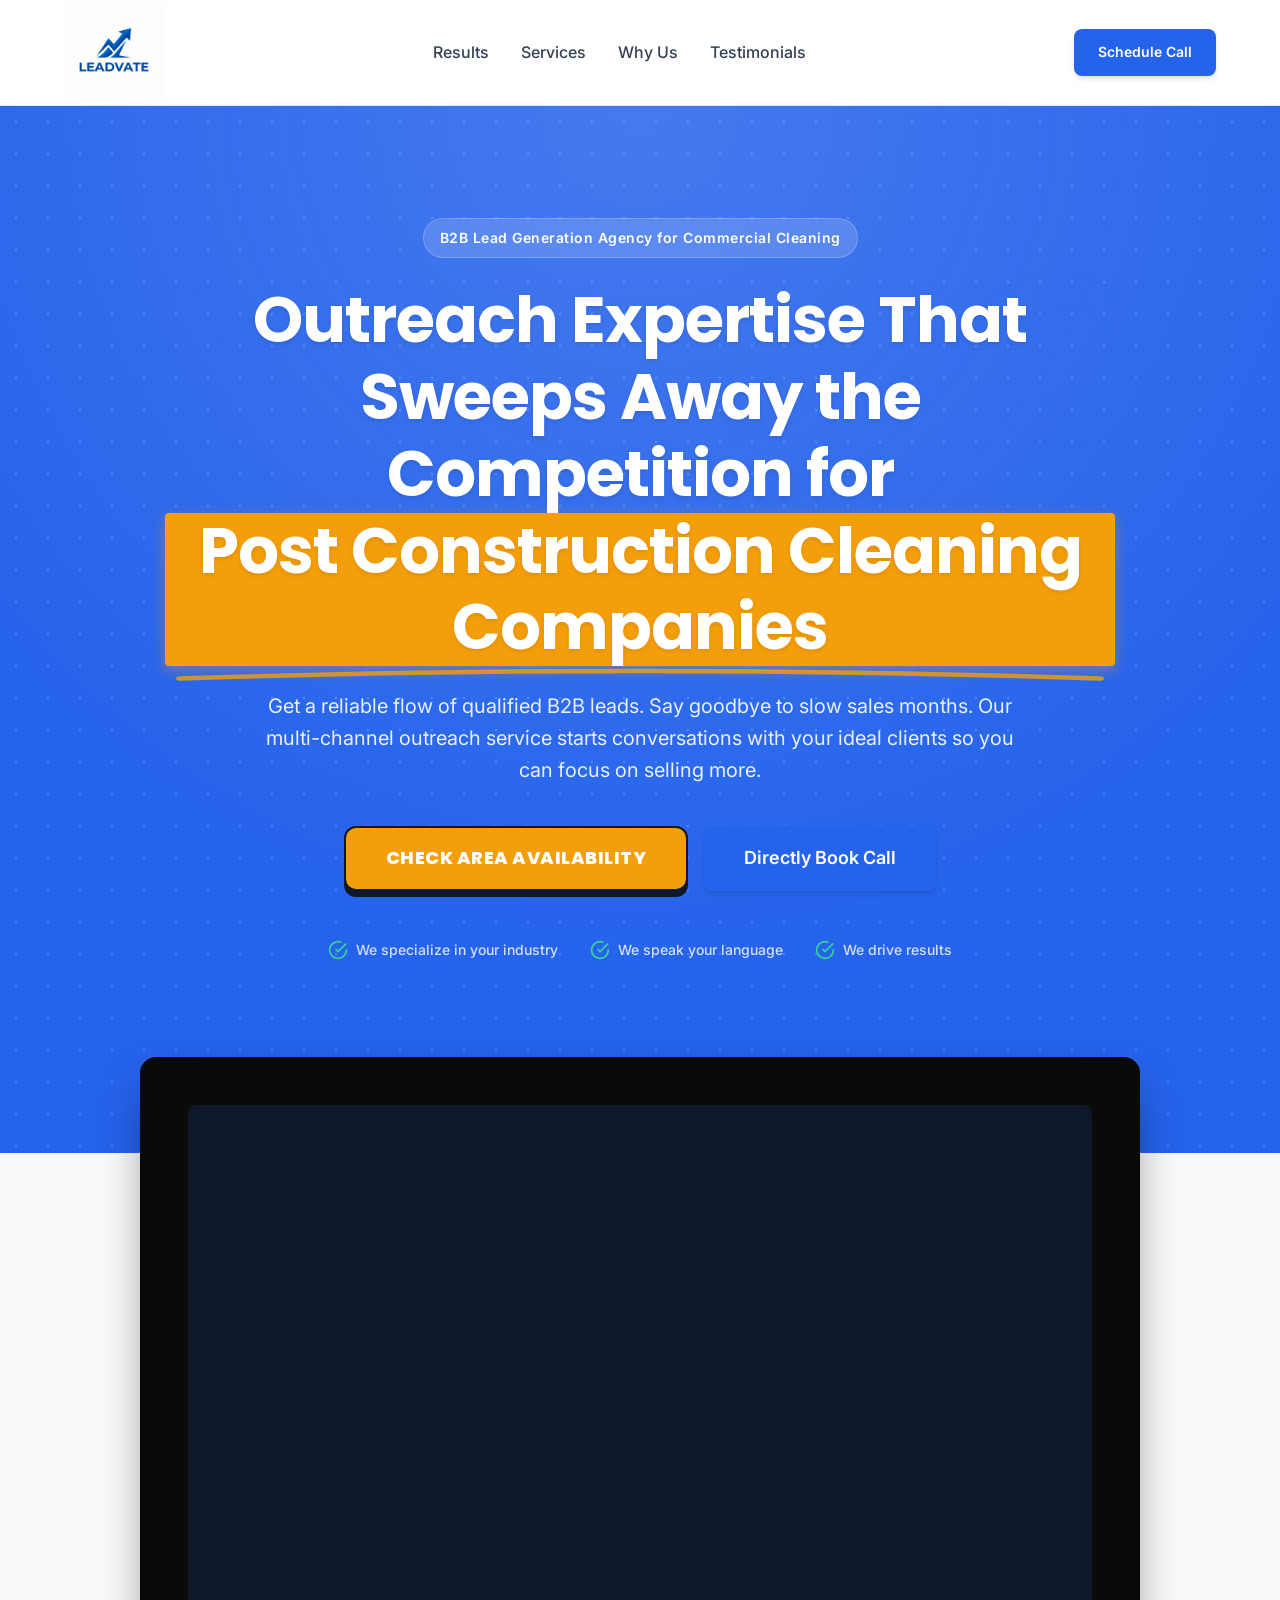
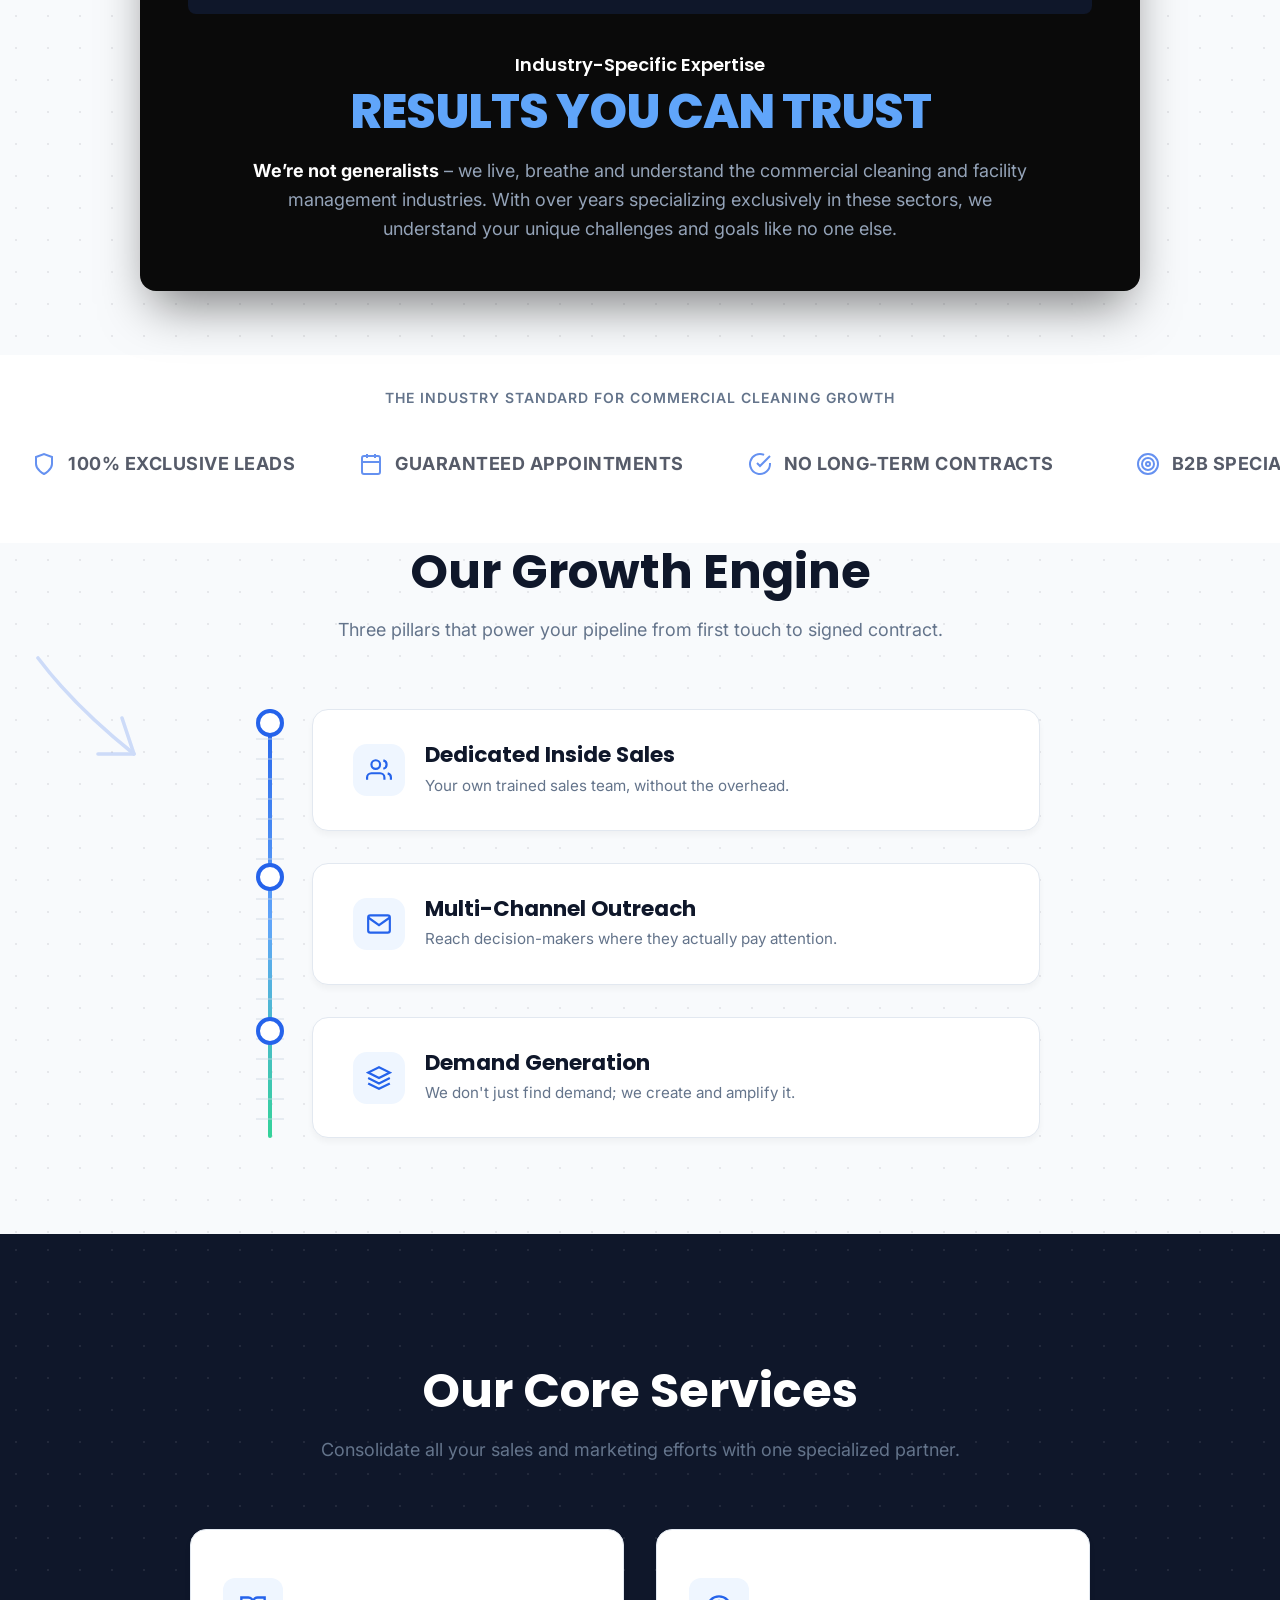
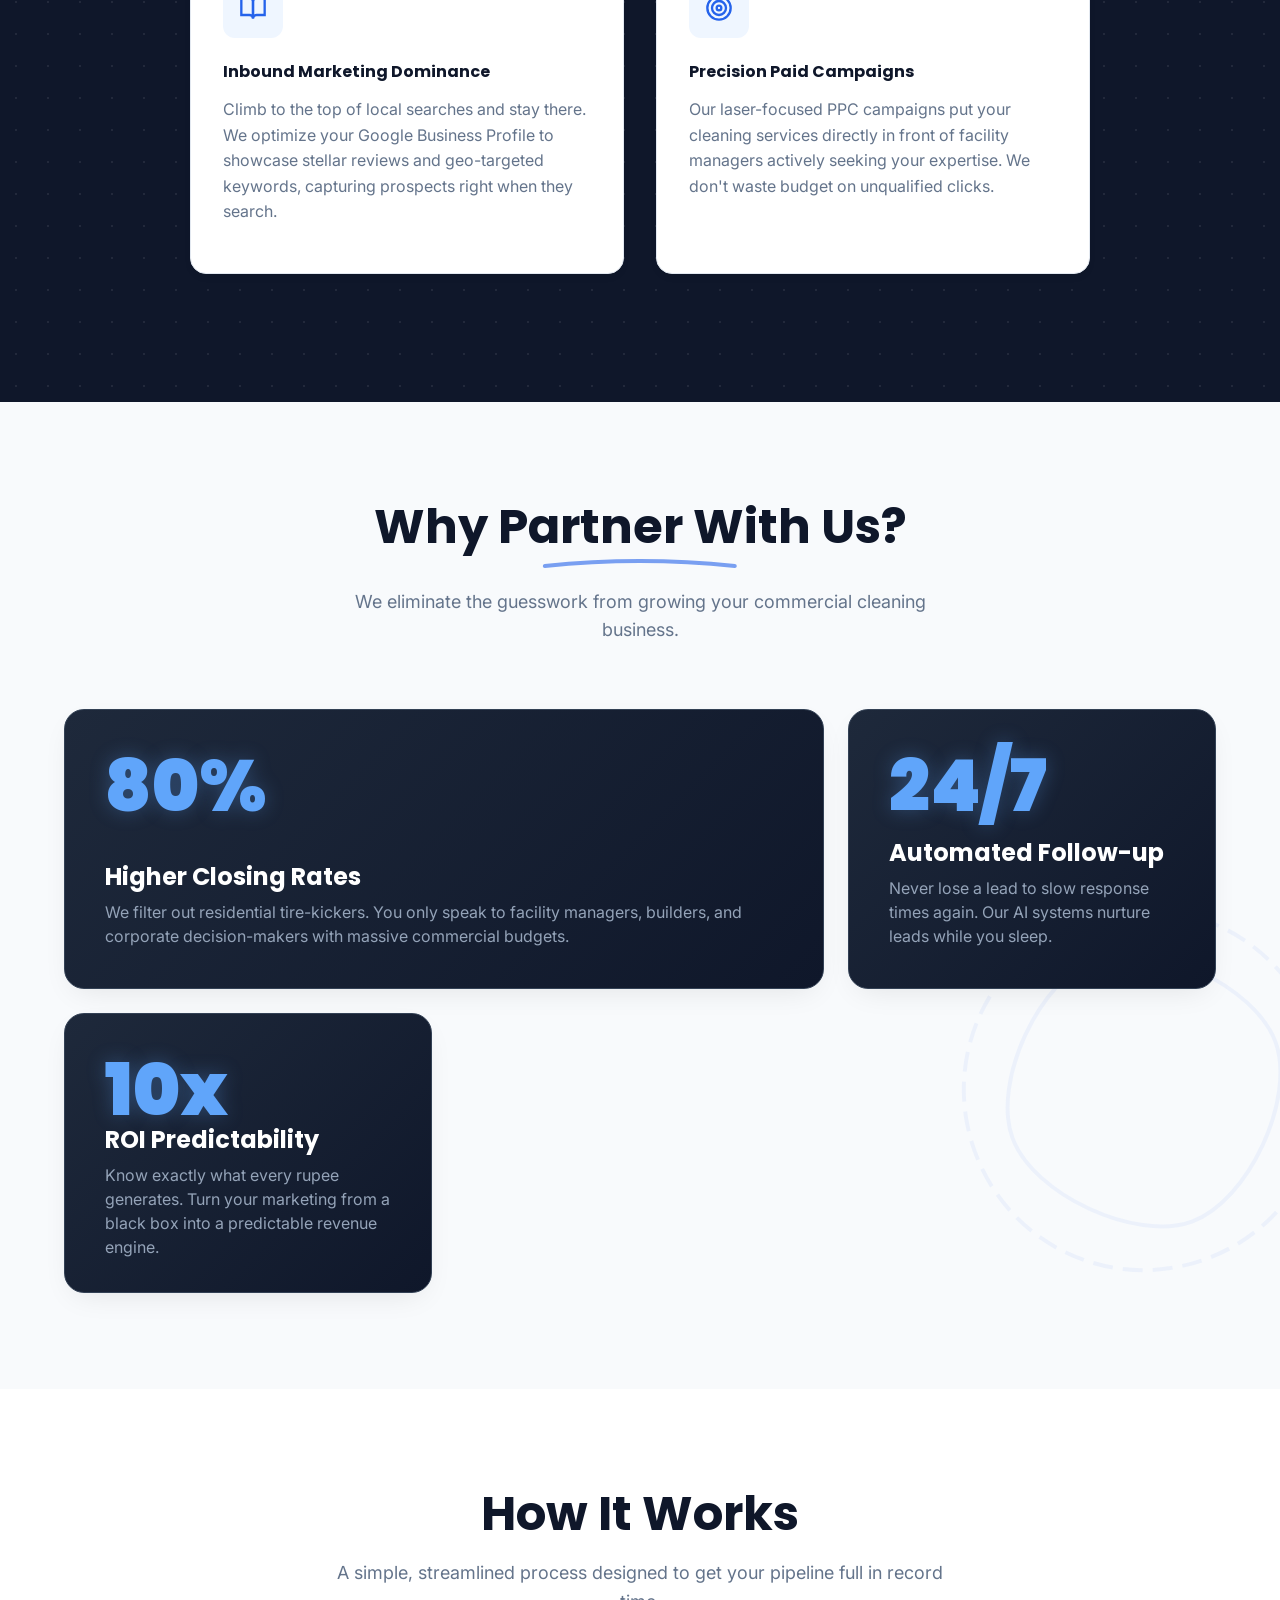
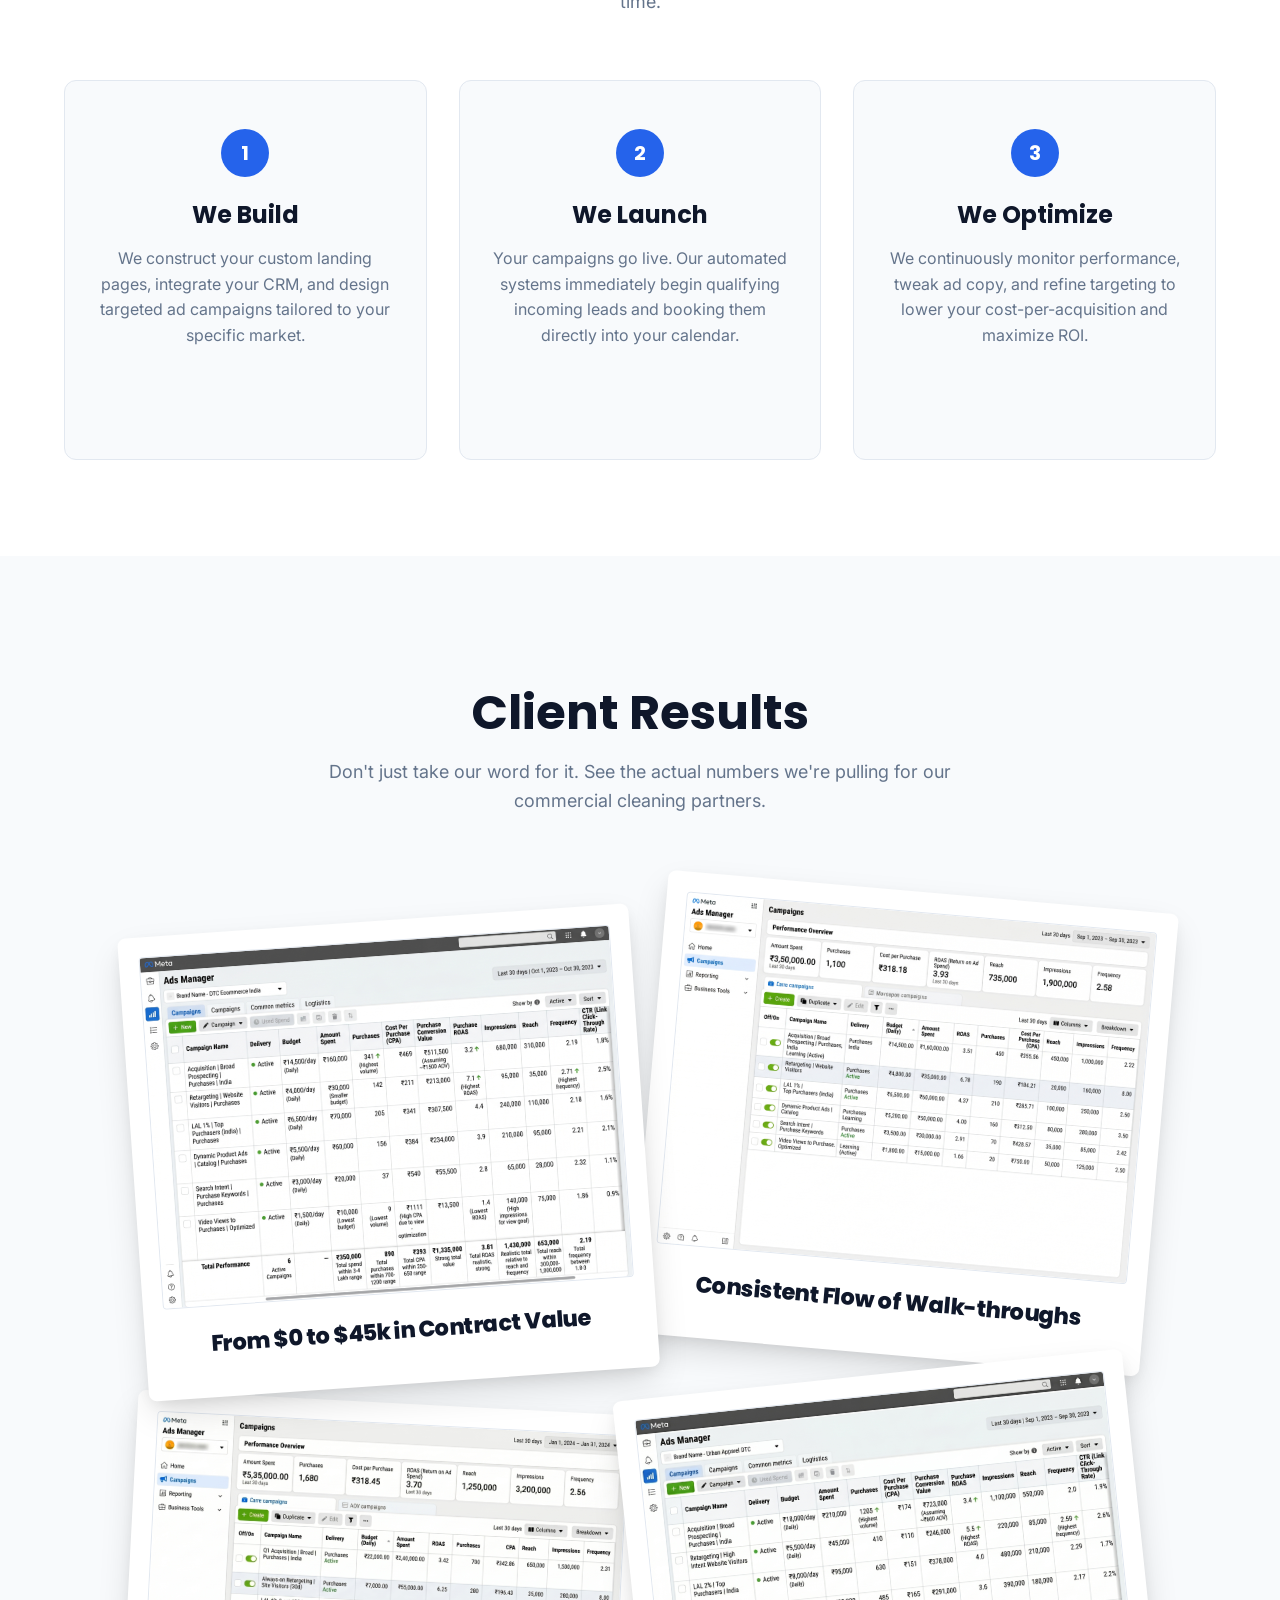
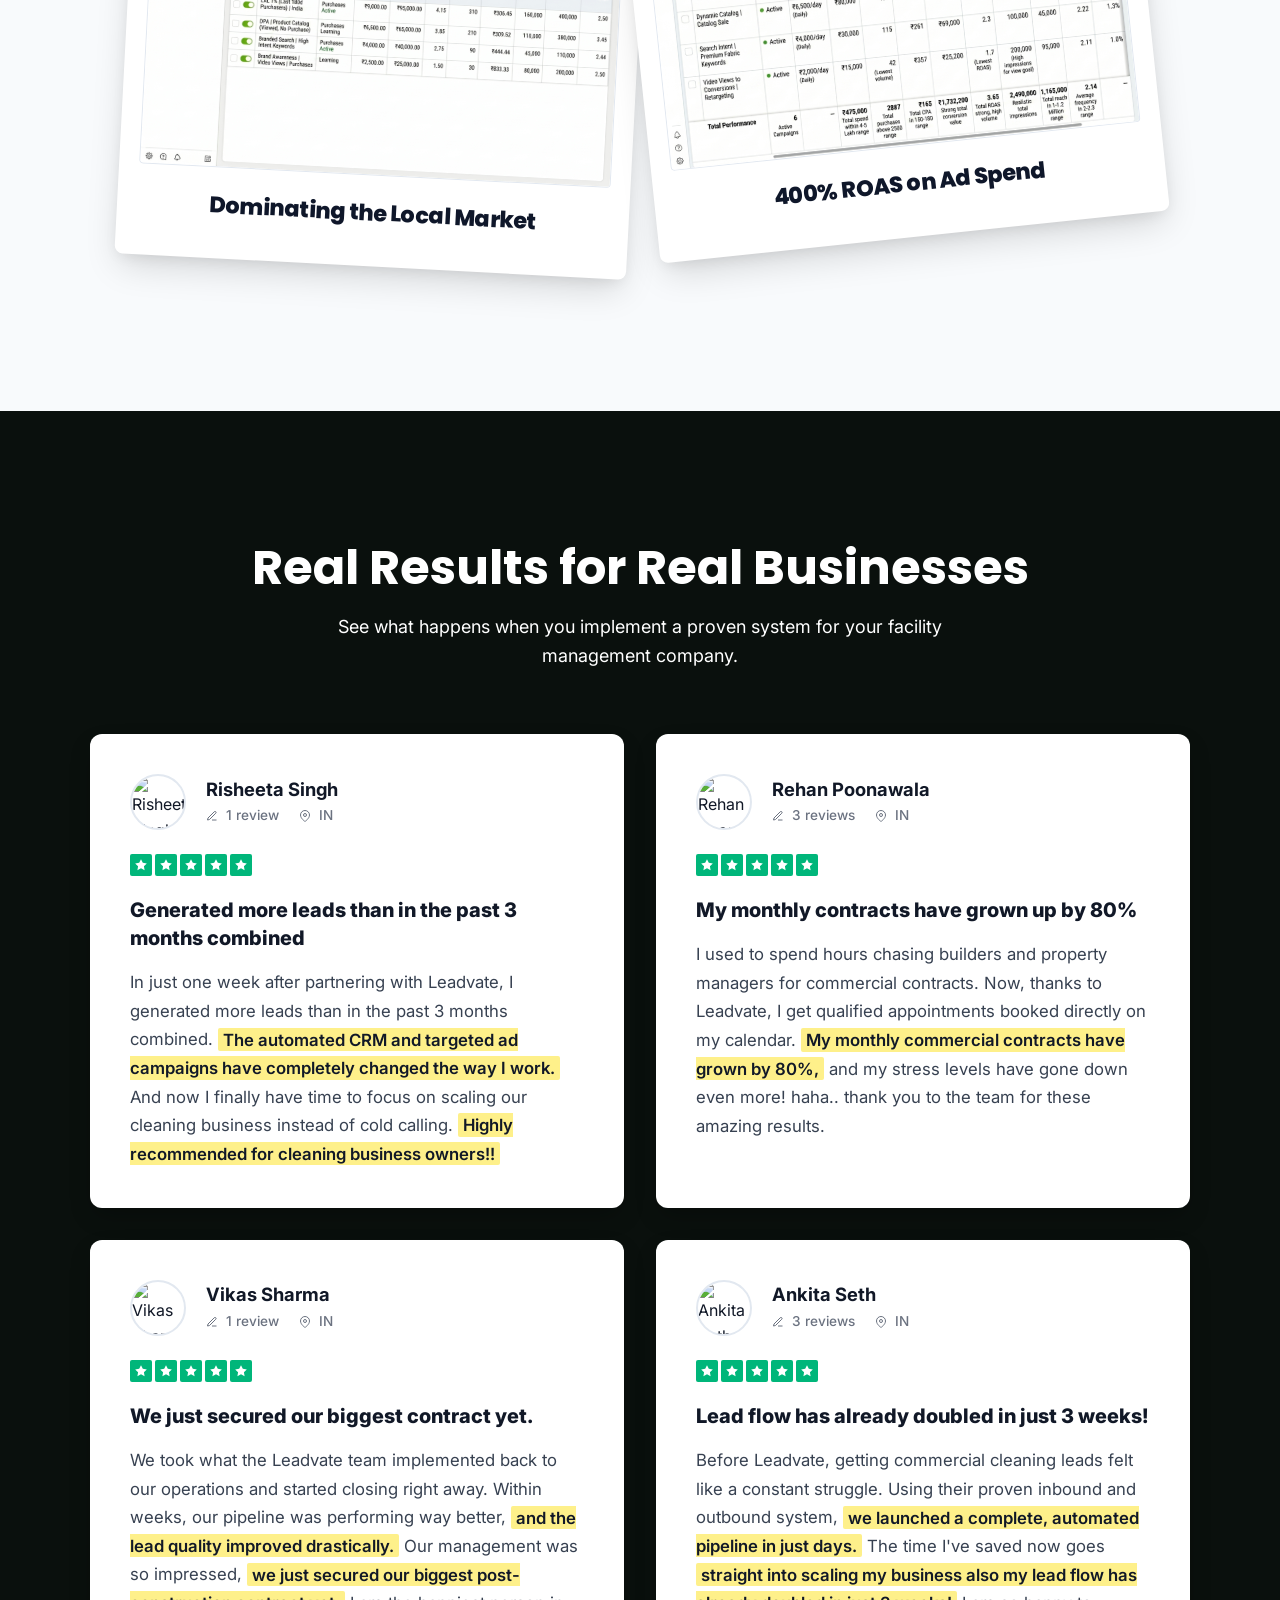
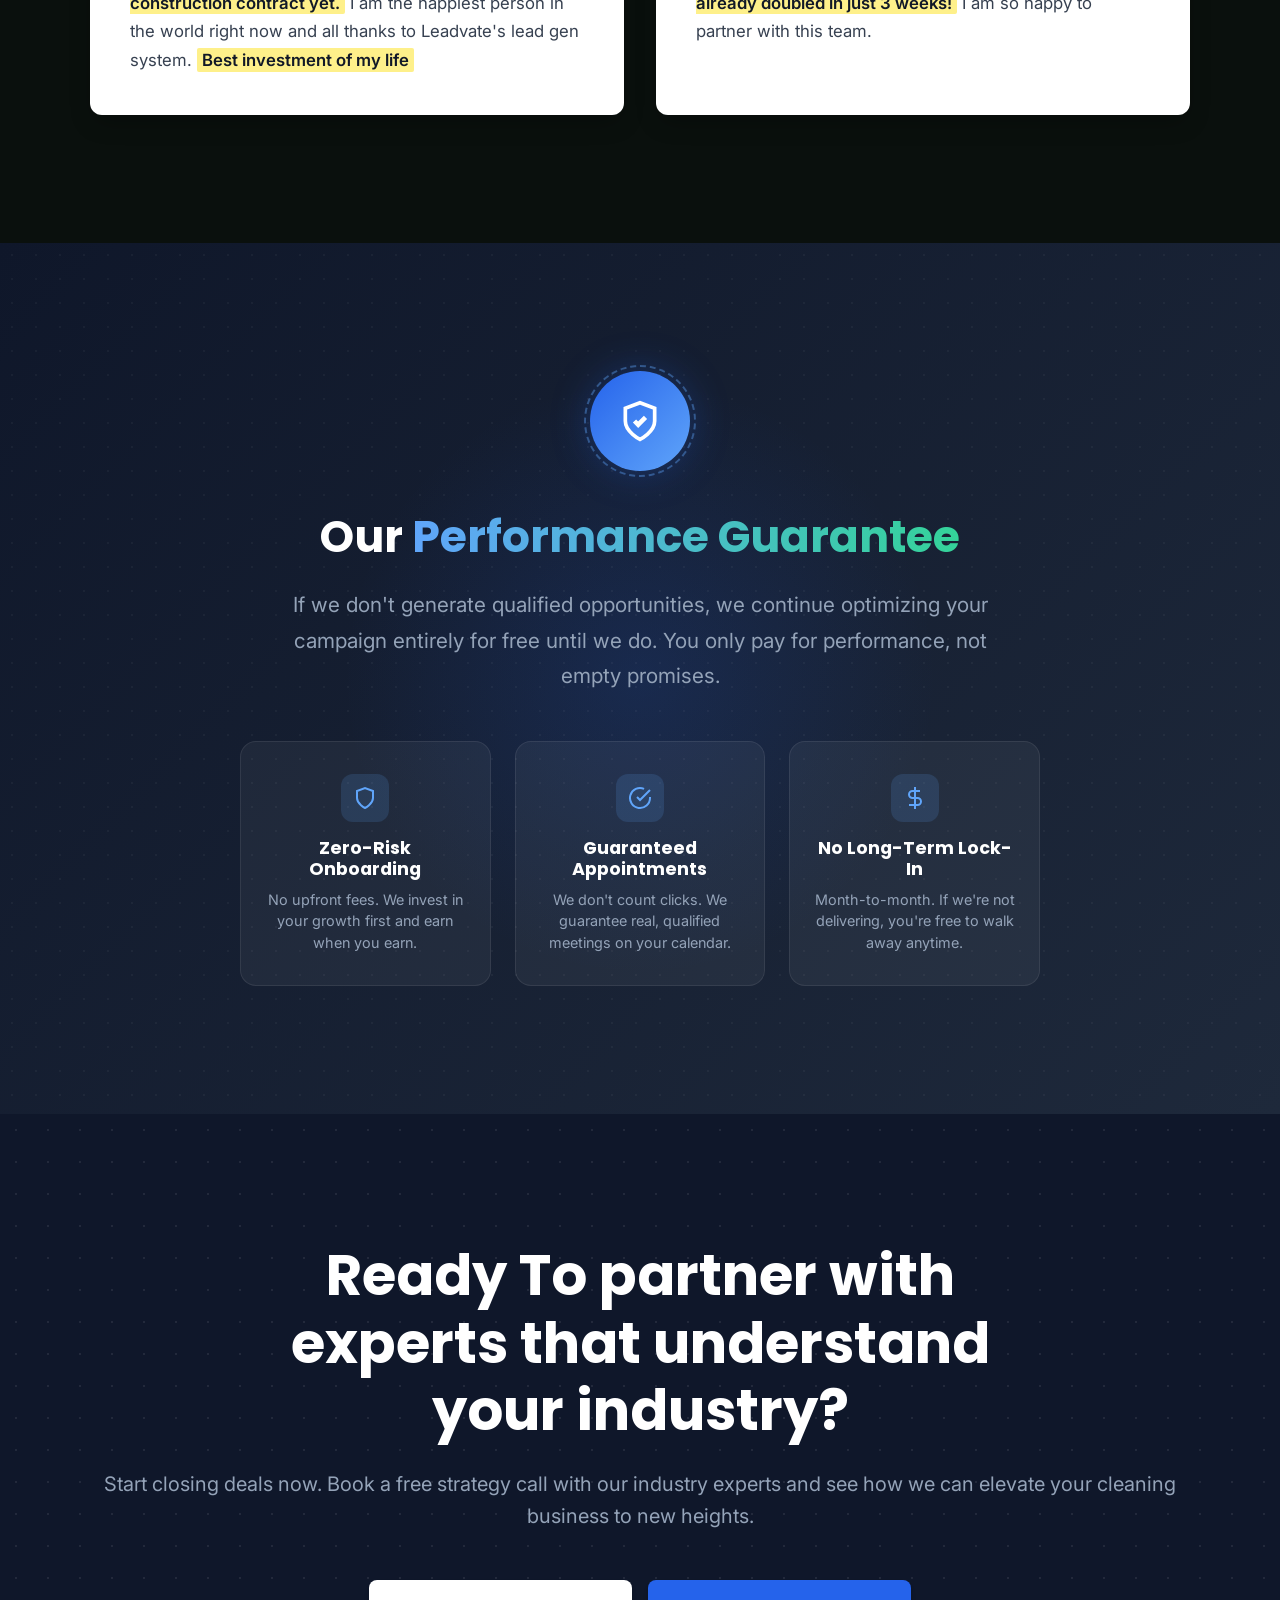
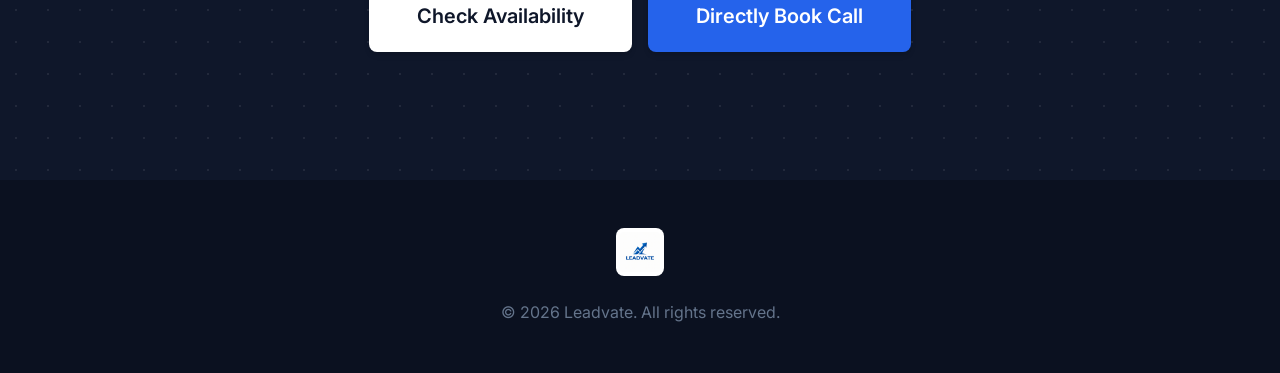
==== commit 2be30cf0: "Add files via upload" ====
--- a/index.html
+++ b/index.html
@@ -3,1642 +3,1860 @@
 <head>
     <meta charset="UTF-8">
     <meta name="viewport" content="width=device-width, initial-scale=1.0">
-    <title>Leadvate — Design & Marketing Studio</title>
-    <meta name="description" content="We build high-converting websites and marketing systems that turn clicks into clients. Trusted by 50+ businesses across India.">
-    <link rel="icon" type="image/png" href="logo for new marketing .png">
+    <title>Post-Construction Cleaning Lead Generation | Leadvate</title>
+    <meta name="description" content="Helping Post-Construction Cleaning Companies Generate More Qualified Commercial Cleaning Opportunities.">
     <link rel="preconnect" href="https://fonts.googleapis.com">
     <link rel="preconnect" href="https://fonts.gstatic.com" crossorigin>
-    <link href="https://fonts.googleapis.com/css2?family=DM+Sans:ital,opsz,wght@0,9..40,300;0,9..40,400;0,9..40,500;0,9..40,600;0,9..40,700;1,9..40,300;1,9..40,400&family=DM+Serif+Display:ital@0;1&display=swap" rel="stylesheet">
+    <link href="https://fonts.googleapis.com/css2?family=Inter:wght@400;500;600&family=Poppins:wght@600;700;800&display=swap" rel="stylesheet">
     <style>
-        /* ═══════════════════════════════════════════
-           LEADVATE — White Minimal (Palletio Style)
-           ═══════════════════════════════════════════ */
         :root {
-            --blue: #1B35E5;
-            --blue-light: #3B5BFF;
-            --blue-dark: #0F1F8A;
-            --blue-bg: #EEF1FF;
-
-            --black: #111111;
-            --dark: #1A1A1A;
-            --gray-900: #2A2A2A;
-            --gray-700: #555555;
-            --gray-500: #888888;
-            --gray-300: #CCCCCC;
-            --gray-100: #F5F5F7;
+            --primary: #0F172A; /* Slate 900 */
+            --accent: #2563EB; /* Blue 600 */
+            --accent-hover: #1D4ED8; /* Blue 700 */
+            --bg-base: #F8FAFC; /* Slate 50 */
+            --text-main: #334155; /* Slate 700 */
+            --text-light: #64748B; /* Slate 500 */
             --white: #FFFFFF;
-
-            --font-heading: 'DM Serif Display', Georgia, serif;
-            --font-body: 'DM Sans', -apple-system, BlinkMacSystemFont, sans-serif;
-
+            
+            --font-heading: 'Poppins', sans-serif;
+            --font-body: 'Inter', sans-serif;
+            
             --container: 1200px;
-            --radius: 16px;
-            --radius-lg: 20px;
-            
-            --bg-base: #F8F8F8;
-            --grid-line: rgba(0, 0, 0, 0.12); /* More visible border grid */
-        }
-
-        * {
-            margin: 0;
-            padding: 0;
-            box-sizing: border-box;
-        }
-
-        html {
-            scroll-behavior: smooth;
-            -webkit-font-smoothing: antialiased;
-            -moz-osx-font-smoothing: grayscale;
-        }
-
+            --radius: 12px;
+            --shadow-sm: 0 1px 2px 0 rgb(0 0 0 / 0.05);
+            --shadow: 0 4px 6px -1px rgb(0 0 0 / 0.1), 0 2px 4px -2px rgb(0 0 0 / 0.1);
+            --shadow-lg: 0 10px 15px -3px rgb(0 0 0 / 0.1), 0 4px 6px -4px rgb(0 0 0 / 0.1);
+        }
+
+        * { margin: 0; padding: 0; box-sizing: border-box; }
+        
         body {
             font-family: var(--font-body);
             background-color: var(--bg-base);
-            color: var(--dark);
+            background-image: radial-gradient(rgba(15, 23, 42, 0.08) 1.5px, transparent 1.5px);
+            background-size: 32px 32px;
+            color: var(--text-main);
             line-height: 1.6;
-            overflow-x: hidden;
-            position: relative;
-        }
-
-        /* Fixed Left Axis Line */
-        .page-axis {
-            position: fixed;
-            top: 0;
-            bottom: 0;
-            left: 50%;
-            transform: translateX(-50%);
-            width: 100%;
-            max-width: var(--container);
-            pointer-events: none;
-            z-index: 1;
-            border-left: 1px solid var(--grid-line);
-        }
-
-        ::selection {
-            background: var(--blue);
-            color: white;
-        }
-
-        img {
-            display: block;
-            max-width: 100%;
-        }
-
-        /* ═══ Container ═══ */
+            -webkit-font-smoothing: antialiased;
+        }
+
         .container {
             max-width: var(--container);
             margin: 0 auto;
-            padding: 0 clamp(1.5rem, 4vw, 3rem);
-            position: relative;
-        }
-
-        /* ═══ Typography ═══ */
-        h1, h2, h3 {
+            padding: 0 1.5rem;
+        }
+
+        h1, h2, h3, h4 {
             font-family: var(--font-heading);
-            font-weight: 400;
-            line-height: 1.15;
-            color: var(--black);
-        }
-
-        h1 { font-size: clamp(2.8rem, 6vw, 4.5rem); }
-        h2 { font-size: clamp(2rem, 4vw, 3rem); }
-        h3 { font-size: clamp(1.2rem, 2vw, 1.5rem); }
-
-        /* ═══ Section Grid ═══ */
-        section {
-            position: relative;
-        }
-
-        /* ═══════════════════
-           NAVIGATION
-           ═══════════════════ */
+            color: var(--primary);
+            line-height: 1.2;
+        }
+
+        /* Nav */
         header {
-            position: fixed;
+            background: var(--white);
+            border-bottom: 1px solid #E2E8F0;
+            padding: 0.15rem 0;
+            position: sticky;
+            top: 0;
+            z-index: 100;
+        }
+        nav {
+            display: flex;
+            justify-content: space-between;
+            align-items: center;
+        }
+        .logo-link {
+            display: flex;
+            align-items: center;
+            text-decoration: none;
+            transition: opacity 0.2s;
+        }
+        .logo-link:hover { opacity: 0.9; }
+        .logo-img {
+            height: 100px;
+            width: auto;
+            border-radius: 4px;
+        }
+        
+        .nav-links {
+            display: flex;
+            gap: 2rem;
+            align-items: center;
+        }
+        .nav-links a {
+            text-decoration: none;
+            color: var(--text-main);
+            font-weight: 500;
+            transition: color 0.2s;
+            font-size: 1rem;
+        }
+        .nav-links a:hover {
+            color: var(--accent);
+        }
+        @media (max-width: 768px) {
+            .nav-links { display: none !important; }
+        }
+        
+        .btn {
+            display: inline-flex;
+            align-items: center;
+            justify-content: center;
+            padding: 0.875rem 2rem;
+            font-weight: 600;
+            border-radius: 8px;
+            text-decoration: none;
+            transition: all 0.2s;
+            font-family: var(--font-body);
+            cursor: pointer;
+            border: none;
+        }
+        .btn-primary {
+            background: var(--accent);
+            color: var(--white);
+            box-shadow: var(--shadow);
+        }
+        .btn-primary:hover {
+            background: var(--accent-hover);
+            transform: translateY(-2px);
+            box-shadow: var(--shadow-lg);
+        }
+        .btn-outline {
+            background: transparent;
+            color: var(--primary);
+            border: 2px solid var(--primary);
+        }
+        .btn-outline:hover {
+            border-color: var(--primary);
+            background: #F8FAFC;
+        }
+        .btn-white-outline {
+            background: transparent;
+            color: var(--white);
+            border: 2px solid var(--white);
+        }
+        .btn-white-outline:hover {
+            background: var(--white);
+            color: var(--primary);
+        }
+
+        /* 1. HERO SECTION */
+        .hero {
+            padding: 7rem 0 9rem;
+            text-align: center;
+            background-color: var(--accent);
+            background-image: 
+                radial-gradient(circle at 50% 0%, rgba(255,255,255,0.15) 0%, transparent 70%),
+                radial-gradient(rgba(255, 255, 255, 0.2) 1.5px, transparent 1.5px);
+            background-size: 100% 100%, 32px 32px;
+            position: relative;
+            color: var(--white);
+        }
+        .hero-badge {
+            display: inline-block;
+            padding: 0.5rem 1rem;
+            background: rgba(255, 255, 255, 0.15);
+            color: var(--white);
+            border: 1px solid rgba(255, 255, 255, 0.2);
+            backdrop-filter: blur(10px);
+            border-radius: 999px;
+            font-size: 0.875rem;
+            font-weight: 600;
+            margin-bottom: 1.5rem;
+            letter-spacing: 0.5px;
+        }
+        .hero h1 {
+            color: var(--white);
+            font-size: clamp(2.5rem, 5vw, 4.5rem);
+            max-width: 950px;
+            margin: 0 auto 1.5rem;
+            letter-spacing: -1px;
+            text-shadow: 0 2px 4px rgba(0,0,0,0.1);
+        }
+        .hero p {
+            font-size: 1.25rem;
+            color: rgba(255, 255, 255, 0.9);
+            max-width: 750px;
+            margin: 0 auto 2.5rem;
+        }
+        .hero-cta-group {
+            display: flex;
+            gap: 1rem;
+            justify-content: center;
+            margin-bottom: 3rem;
+        }
+        @media (max-width: 640px) {
+            .hero-cta-group { flex-direction: column; }
+        }
+        .hero-cta-group .btn-primary {
+            background: var(--white);
+            color: var(--accent);
+        }
+        .hero-cta-group .btn-primary:hover {
+            background: var(--bg-base);
+            transform: translateY(-2px);
+        }
+        .hero-cta-group .btn-outline {
+            border-color: rgba(255, 255, 255, 0.4);
+            color: var(--white);
+        }
+        .hero-cta-group .btn-outline:hover {
+            background: rgba(255, 255, 255, 0.1);
+            color: var(--white);
+        }
+        .trust-badges {
+            display: flex;
+            justify-content: center;
+            flex-wrap: wrap;
+            gap: 2rem;
+            color: rgba(255, 255, 255, 0.8);
+            font-size: 0.875rem;
+            font-weight: 500;
+        }
+        .trust-badges span {
+            display: flex;
+            align-items: center;
+            gap: 0.5rem;
+        }
+        .trust-badges svg {
+            width: 20px;
+            height: 20px;
+            color: #34D399;
+        }
+
+        .highlight {
+            background-color: #F59E0B;
+            color: var(--white);
+            padding: 0 0.5rem;
+            border-radius: 4px;
+            display: inline-block;
+            box-shadow: 0 4px 14px 0 rgba(245, 158, 11, 0.39);
+        }
+
+        .black-overlap-box {
+            background-color: #0A0A0A; /* Deep black */
+            border-radius: 16px;
+            padding: 3rem;
+            max-width: 1000px;
+            margin: -6rem auto 4rem; /* Pulls it up into the hero */
+            position: relative;
+            z-index: 10;
+            box-shadow: 0 25px 50px -12px rgba(0, 0, 0, 0.5);
+            text-align: center;
+        }
+
+        /* Video Flat Effect inside Black Box */
+        .video-wrapper {
+            position: relative;
+            width: 100%;
+            aspect-ratio: 16 / 9;
+            border-radius: 8px;
+            background: var(--primary);
+            overflow: hidden;
+            margin-bottom: 2.5rem;
+        }
+        .video-wrapper iframe {
+            position: absolute;
             top: 0;
             left: 0;
-            right: 0;
-            z-index: 1000;
-            background: rgba(248, 248, 248, 0.95);
-            backdrop-filter: blur(10px);
+            width: 100%;
+            height: 100%;
+            border: none;
+        }
+
+        /* 3D Button */
+        .btn-3d {
+            display: inline-flex;
+            align-items: center;
+            justify-content: center;
+            margin-top: 2.5rem;
+            padding: 1.125rem 2.5rem;
+            font-family: var(--font-heading);
+            font-size: 1.125rem;
+            font-weight: 800;
+            color: var(--white);
+            background: #F59E0B; /* Bright Orange */
+            border: 2px solid var(--primary);
+            border-radius: 12px;
+            text-transform: uppercase;
+            letter-spacing: 0.5px;
+            box-shadow: 0 6px 0 var(--primary);
+            transition: all 0.1s ease;
+            text-decoration: none;
+            cursor: pointer;
+        }
+        .btn-3d:active {
+            transform: translateY(6px);
+            box-shadow: 0 0 0 var(--primary);
+        }
+        .btn-3d:hover {
+            background: #D97706; /* Darker orange hover */
+            transform: translateY(2px);
+            box-shadow: 0 4px 0 var(--primary);
+        }
+
+        /* Bento Grid Redesign - Technical Metric Style */
+        .bento-layout {
+            display: grid;
+            grid-template-columns: repeat(3, 1fr);
+            gap: 1.5rem;
+            grid-auto-rows: 280px;
+        }
+        .bento-large { grid-column: span 2; }
+        @media (max-width: 900px) {
+            .bento-layout { grid-template-columns: 1fr; grid-auto-rows: 240px; }
+            .bento-large { grid-column: span 1; }
+        }
+        .bento-card {
+            position: relative;
+            border-radius: 20px;
+            overflow: hidden;
+            box-shadow: 0 10px 30px -10px rgba(0,0,0,0.1);
+            transition: transform 0.4s cubic-bezier(0.25, 0.8, 0.25, 1), box-shadow 0.4s ease;
+            cursor: pointer;
+            background: linear-gradient(135deg, #1E293B, #0F172A);
+            padding: 2.5rem;
+            display: flex;
+            flex-direction: column;
+            justify-content: space-between;
+            border: 1px solid #334155;
+        }
+        .bento-card:hover {
+            transform: translateY(-8px) scale(1.02);
+            box-shadow: 0 20px 40px -10px rgba(37, 99, 235, 0.3);
+            border: 1px solid rgba(96, 165, 250, 0.5);
+        }
+        .bento-metric {
+            font-size: 4.5rem;
+            color: #60A5FA;
+            font-weight: 900;
+            line-height: 1;
+            margin: 0;
+            text-shadow: 0 0 20px rgba(96, 165, 250, 0.3);
+            font-family: var(--font-heading);
+        }
+        .bento-overlay {
+            position: relative;
+            background: none;
+            padding: 0;
+        }
+        .bento-overlay h3 { color: white; margin-bottom: 0.5rem; font-size: 1.5rem; }
+        .bento-overlay p { color: #94A3B8; margin: 0; font-size: 1rem; line-height: 1.5; }
+
+        /* Animated Services Grid */
+        .services-grid {
+            display: grid;
+            grid-template-columns: repeat(2, 1fr);
+            max-width: 900px;
+            margin: 3rem auto 0 auto;
+            gap: 2rem;
+        }
+        @media (max-width: 900px) { .services-grid { grid-template-columns: 1fr; } }
+        .service-card {
+            background: var(--white);
+            border: 1px solid #E2E8F0;
+            padding: 3rem 2rem;
+            border-radius: 16px;
+            transition: all 0.4s ease;
+            position: relative;
+            overflow: hidden;
+            z-index: 1;
+            box-shadow: 0 4px 6px rgba(0,0,0,0.05);
+            text-align: left;
+            cursor: pointer;
+        }
+        .service-card::before {
+            content: '';
+            position: absolute;
+            top: 0; left: 0; right: 0; bottom: 0;
+            background: linear-gradient(135deg, var(--primary), var(--accent));
+            z-index: -1;
+            transform: translateY(100%);
+            transition: transform 0.5s cubic-bezier(0.19, 1, 0.22, 1);
+        }
+        .service-card:hover {
+            transform: translateY(-10px);
+            box-shadow: 0 20px 25px -5px rgba(0,0,0,0.1);
+        }
+        .service-card:hover::before {
+            transform: translateY(0);
+        }
+        .service-card h4, .service-card p {
+            transition: color 0.3s ease;
+        }
+        .service-card:hover h4, .service-card:hover p {
+            color: white !important;
+        }
+        .service-icon {
+            display: inline-flex;
+            align-items: center;
+            justify-content: center;
+            width: 60px; height: 60px;
+            border-radius: 12px;
+            background: #EFF6FF;
+            color: var(--accent);
+            margin-bottom: 1.5rem;
+            transition: all 0.3s;
+        }
+        .service-card:hover .service-icon {
+            background: rgba(255,255,255,0.2);
+            color: white;
+            transform: scale(1.1);
+        }
+
+
+
+        /* Pen marks */
+        .pen-scribble {
+            position: absolute;
+            color: var(--accent);
+            opacity: 0.15;
+            z-index: 0;
+            pointer-events: none;
+        }
+
+        /* Logo Ticker */
+        .logo-ticker {
+            padding: 2rem 0 4rem;
+            overflow: hidden;
+            background: var(--white);
+            position: relative;
+        }
+        .ticker-track {
+            display: flex;
+            width: calc(200px * 14); /* 7 logos * 2 */
+            animation: scroll 35s linear infinite;
+        }
+        .ticker-track:hover {
+            animation-play-state: paused;
+        }
+        .ticker-item {
+            width: auto;
+            min-width: 300px;
+            padding: 0 2rem;
+            display: flex;
+            align-items: center;
+            justify-content: center;
+            gap: 0.75rem;
+            flex-shrink: 0;
+            opacity: 0.7;
             transition: all 0.3s ease;
-        }
-
-        header.scrolled {
-            box-shadow: 0 8px 30px rgba(0,0,0,0.04);
-        }
-
-        nav {
-            display: flex;
-            justify-content: space-between;
-            align-items: center;
-            height: 90px;
-        }
-
-        /* Logo — matches Palletio: icon + wordmark */
-        .logo-link {
-            display: flex;
-            align-items: center;
-            gap: 12px;
-            text-decoration: none;
-        }
-
-        .logo-icon {
-            width: 44px;
-            height: 44px;
-            border-radius: 8px;
-            object-fit: contain;
-        }
-
-        .logo-text {
-            font-family: var(--font-body);
-            font-size: 1.8rem;
-            font-weight: 600;
-            color: var(--black);
-            letter-spacing: -0.02em;
-        }
-
-        .logo-text span {
-            color: var(--blue);
-        }
-
-        /* Center Nav Links */
-        .nav-center {
-            display: flex;
-            gap: 3rem;
-            list-style: none;
+            color: var(--primary);
+            font-weight: 700;
+            font-size: 1.125rem;
+            text-transform: uppercase;
+            letter-spacing: 0.5px;
+            cursor: default;
+        }
+        .ticker-item:hover {
+            opacity: 1;
+            color: var(--accent);
+            transform: scale(1.02);
+        }
+        .ticker-item svg {
+            width: 24px;
+            height: 24px;
+            color: var(--accent);
+        }
+        @keyframes scroll {
+            0% { transform: translateX(0); }
+            100% { transform: translateX(calc(-300px * 6)); }
+        }
+
+        /* 2. PROBLEM SECTION */
+        .section {
+            padding: 6rem 0;
+            position: relative;
+        }
+        .section-header {
+            text-align: center;
+            margin-bottom: 4rem;
+        }
+        .section-header h2 {
+            font-size: clamp(2rem, 4vw, 3rem);
+            margin-bottom: 1rem;
+        }
+        .section-header p {
+            font-size: 1.125rem;
+            color: var(--text-light);
+            max-width: 650px;
+            margin: 0 auto;
+        }
+        /* Railway Track Timeline */
+        .track-timeline {
+            position: relative;
+            max-width: 800px;
+            margin: 0 auto;
+        }
+        /* The vertical rail line */
+        .track-timeline::before {
+            content: '';
             position: absolute;
-            left: 50%;
-            transform: translateX(-50%);
-        }
-
-        .nav-center a {
-            color: var(--black);
-            text-decoration: none;
-            font-size: 1.05rem;
-            font-weight: 600;
-            letter-spacing: 0.01em;
-            transition: color 0.2s ease;
-        }
-
-        .nav-center a:hover {
-            color: var(--blue);
-        }
-
-        /* Right CTA - Modern Bold Style */
-        .nav-cta {
-            display: inline-flex;
-            align-items: center;
-            gap: 6px;
-            background: transparent;
-            color: var(--black);
-            text-decoration: none;
-            padding: 12px 28px;
-            border: 2px solid var(--black);
+            left: 28px;
+            top: 0;
+            bottom: 0;
+            width: 4px;
+            background: linear-gradient(to bottom, var(--accent), #60A5FA, #34D399);
             border-radius: 4px;
+        }
+        /* Sleeper ties across the rail */
+        .track-timeline::after {
+            content: '';
+            position: absolute;
+            left: 16px;
+            top: 0;
+            bottom: 0;
+            width: 28px;
+            background-image: repeating-linear-gradient(
+                0deg,
+                transparent,
+                transparent 18px,
+                #CBD5E1 18px,
+                #CBD5E1 20px
+            );
+            opacity: 0.4;
+            pointer-events: none;
+        }
+
+        .track-station {
+            position: relative;
+            padding-left: 72px;
+            padding-bottom: 2rem;
+            cursor: pointer;
+        }
+        .track-station:last-child {
+            padding-bottom: 0;
+        }
+
+        /* Station dot on the rail */
+        .station-dot {
+            position: absolute;
+            left: 16px;
+            top: 0;
+            width: 28px;
+            height: 28px;
+            border-radius: 50%;
+            background: white;
+            border: 4px solid var(--accent);
+            z-index: 3;
+            transition: all 0.4s ease;
+            box-shadow: 0 0 0 0 rgba(37,99,235,0);
+        }
+        .track-station:hover .station-dot {
+            background: var(--accent);
+            transform: scale(1.3);
+            box-shadow: 0 0 0 8px rgba(37,99,235,0.15);
+        }
+
+        /* Card header area */
+        .track-card {
+            background: white;
+            border: 1px solid #E2E8F0;
+            border-radius: 16px;
+            padding: 2rem 2.5rem;
+            box-shadow: 0 4px 6px rgba(0,0,0,0.04);
+            transition: all 0.4s cubic-bezier(0.25, 1, 0.5, 1);
+            overflow: hidden;
+        }
+        .track-station:hover .track-card {
+            border-color: var(--accent);
+            box-shadow: 0 12px 30px -8px rgba(37,99,235,0.2);
+            transform: translateX(8px);
+        }
+
+        .track-card-header {
+            display: flex;
+            align-items: center;
+            gap: 1.25rem;
+        }
+        .track-icon {
+            width: 52px;
+            height: 52px;
+            min-width: 52px;
+            background: #EFF6FF;
+            color: var(--accent);
+            border-radius: 14px;
+            display: flex;
+            align-items: center;
+            justify-content: center;
+            transition: all 0.3s;
+        }
+        .track-station:hover .track-icon {
+            background: var(--accent);
+            color: white;
+            transform: rotate(-8deg) scale(1.1);
+        }
+        .track-card-header h3 {
+            font-size: 1.35rem;
+            margin: 0;
+            color: var(--primary);
+        }
+        .track-card-header p {
+            color: var(--text-light);
+            margin: 0.35rem 0 0;
             font-size: 0.95rem;
-            font-weight: 700;
-            transition: all 0.2s ease;
-            box-shadow: 3px 3px 0px var(--blue);
-        }
-
-        .nav-cta:hover {
-            transform: translate(2px, 2px);
-            box-shadow: 0px 0px 0px var(--blue);
-            background: var(--black);
+        }
+
+        /* Expandable detail panel */
+        .track-details {
+            max-height: 0;
+            opacity: 0;
+            overflow: hidden;
+            transition: max-height 0.5s cubic-bezier(0.25, 1, 0.5, 1), opacity 0.4s ease, margin 0.4s ease;
+            margin-top: 0;
+        }
+        .track-station:hover .track-details {
+            max-height: 300px;
+            opacity: 1;
+            margin-top: 1.5rem;
+        }
+
+        .track-detail-item {
+            display: flex;
+            align-items: flex-start;
+            gap: 0.75rem;
+            padding: 0.6rem 0;
+            border-bottom: 1px dashed #E2E8F0;
+            opacity: 0;
+            transform: translateX(-12px);
+            transition: all 0.3s ease;
+        }
+        .track-detail-item:last-child { border-bottom: none; }
+        .track-station:hover .track-detail-item {
+            opacity: 1;
+            transform: translateX(0);
+        }
+        .track-station:hover .track-detail-item:nth-child(1) { transition-delay: 0.1s; }
+        .track-station:hover .track-detail-item:nth-child(2) { transition-delay: 0.2s; }
+        .track-station:hover .track-detail-item:nth-child(3) { transition-delay: 0.3s; }
+        .track-station:hover .track-detail-item:nth-child(4) { transition-delay: 0.4s; }
+
+        .detail-bullet {
+            width: 22px;
+            height: 22px;
+            min-width: 22px;
+            border-radius: 50%;
+            background: #EFF6FF;
+            color: var(--accent);
+            display: flex;
+            align-items: center;
+            justify-content: center;
+            margin-top: 2px;
+        }
+        .detail-bullet svg { width: 12px; height: 12px; }
+        .track-detail-item span {
+            font-size: 0.95rem;
+            color: var(--text-light);
+            line-height: 1.5;
+        }
+        .track-detail-item strong {
+            color: var(--primary);
+        }
+
+        @media (max-width: 768px) {
+            .track-timeline::before { left: 18px; }
+            .track-timeline::after { left: 6px; }
+            .station-dot { left: 6px; }
+            .track-station { padding-left: 52px; }
+        }
+
+        /* 3. SOLUTION SECTION */
+        .solution-section {
+            background-color: var(--primary);
+            background-image: radial-gradient(rgba(255, 255, 255, 0.08) 1.5px, transparent 1.5px);
+            background-size: 32px 32px;
             color: var(--white);
-        }
-
-        /* Hamburger */
-        .nav-toggle {
-            display: none;
-            background: none;
-            border: none;
-            cursor: pointer;
-            padding: 6px;
-            flex-direction: column;
-            gap: 5px;
-        }
-
-        .nav-toggle span {
-            width: 22px;
-            height: 2px;
-            background: var(--black);
-            border-radius: 2px;
-            transition: all 0.3s;
-        }
-
-        /* ═══════════════════
-           HERO — Palletio Split
-           ═══════════════════ */
-        .hero {
-            padding-top: 120px;
-            padding-bottom: 0;
-        }
-
-        .hero-split {
+            padding: 8rem 0;
+        }
+        .solution-section .section-header h2 {
+            color: var(--white);
+        }
+        .solution-grid {
             display: grid;
             grid-template-columns: 1fr 1fr;
             gap: 4rem;
-            align-items: start;
-            padding-bottom: 4rem;
-        }
-
-        .hero-left h1 {
+            align-items: center;
+        }
+        @media (max-width: 768px) {
+            .solution-grid { grid-template-columns: 1fr; }
+        }
+        .solution-list {
+            list-style: none;
+        }
+        .solution-list li {
+            display: flex;
+            align-items: flex-start;
+            gap: 1rem;
+            margin-bottom: 2rem;
+        }
+        .solution-check {
+            background: rgba(37, 99, 235, 0.2);
+            color: #60A5FA;
+            padding: 6px;
+            border-radius: 50%;
+            display: flex;
+            flex-shrink: 0;
+            margin-top: 2px;
+        }
+        .solution-content h4 {
+            color: var(--white);
+            font-size: 1.25rem;
+            margin-bottom: 0.5rem;
+        }
+        .solution-content p {
+            color: #94A3B8;
+        }
+        .solution-image {
+            background: #1E293B;
+            border-radius: var(--radius);
+            border: 1px solid #334155;
+            aspect-ratio: 4/3;
+            display: flex;
+            align-items: center;
+            justify-content: center;
+            color: #64748B;
+            box-shadow: 0 20px 25px -5px rgb(0 0 0 / 0.3);
+        }
+
+        /* 4. BENEFITS SECTION */
+        .benefits-grid {
+            display: grid;
+            grid-template-columns: repeat(3, 1fr);
+            gap: 2rem;
+        }
+        @media (max-width: 900px) {
+            .benefits-grid { grid-template-columns: repeat(2, 1fr); }
+        }
+        @media (max-width: 600px) {
+            .benefits-grid { grid-template-columns: 1fr; }
+        }
+        .benefit-card {
+            text-align: center;
+            padding: 2rem;
+            background: var(--white);
+            border-radius: var(--radius);
+            border: 1px solid #E2E8F0;
+        }
+        .benefit-icon {
+            width: 64px;
+            height: 64px;
+            background: #EFF6FF;
+            color: var(--accent);
+            border-radius: 50%;
+            display: flex;
+            align-items: center;
+            justify-content: center;
+            margin: 0 auto 1.5rem;
+        }
+        .benefit-card h3 {
+            font-size: 1.25rem;
+            margin-bottom: 1rem;
+        }
+        .benefit-card p {
+            color: var(--text-light);
+        }
+
+        /* 5. PROCESS SECTION */
+        .process-section {
+            background: var(--white);
+            overflow: hidden; /* Prevents spider-web from making page too wide */
+        }
+        .process-grid {
+            display: grid;
+            grid-template-columns: repeat(3, 1fr);
+            gap: 2rem;
+            position: relative;
+        }
+        @media (max-width: 768px) {
+            .process-grid { grid-template-columns: 1fr; }
+        }
+        
+        .process-step {
+            position: relative;
+            height: 380px; /* Gives the hit boxes a stable boundary */
+            z-index: 1;
+        }
+        
+        /* The stable hit box approach */
+        .step-visual {
+            position: absolute;
+            top: 0; left: 0; right: 0; bottom: 0;
+            background: var(--bg-base);
+            padding: 3rem 2rem;
+            border-radius: var(--radius);
+            text-align: center;
+            border: 1px solid #E2E8F0;
+            transition: all 0.5s cubic-bezier(0.25, 1, 0.5, 1);
+            z-index: 2;
+        }
+        
+        /* The Hardware-Accelerated Zero-Lag Hover Effect */
+        @media (min-width: 769px) {
+            /* Dim other cards */
+            .process-grid:hover .process-step:not(:hover) .step-visual {
+                opacity: 0;
+                transform: scale(0.9);
+                pointer-events: none;
+            }
+            
+            /* Bring hovered card wrapper to front so visual stays on top */
+            .process-step:hover {
+                z-index: 20;
+            }
+
+            /* Expand and center Left Card */
+            .process-step:first-child:hover .step-visual {
+                transform: translateX(calc(100% + 2rem)) scale(1.1);
+                box-shadow: 0 30px 60px -10px rgba(37,99,235,0.25);
+                border-color: var(--accent);
+                background: white;
+            }
+            /* Expand Middle Card */
+            .process-step:nth-child(2):hover .step-visual {
+                transform: scale(1.1);
+                box-shadow: 0 30px 60px -10px rgba(37,99,235,0.25);
+                border-color: var(--accent);
+                background: white;
+            }
+            /* Expand and center Right Card */
+            .process-step:last-child:hover .step-visual {
+                transform: translateX(calc(-100% - 2rem)) scale(1.1);
+                box-shadow: 0 30px 60px -10px rgba(37,99,235,0.25);
+                border-color: var(--accent);
+                background: white;
+            }
+        }
+
+        .step-number {
+            width: 48px;
+            height: 48px;
+            background: var(--accent);
+            color: var(--white);
+            font-family: var(--font-heading);
+            font-weight: 700;
+            border-radius: 50%;
+            display: flex;
+            align-items: center;
+            justify-content: center;
+            margin: 0 auto 1.5rem;
+            font-size: 1.25rem;
+            position: relative;
+            z-index: 5;
+            transition: transform 0.4s ease;
+        }
+        .process-step:hover .step-number {
+            transform: scale(1.2);
+            box-shadow: 0 0 20px rgba(37,99,235,0.4);
+        }
+        .process-step h3 {
+            font-size: 1.5rem;
+            margin-bottom: 1rem;
+            position: relative;
+            z-index: 5;
+        }
+        .process-step p {
+            color: var(--text-light);
+            position: relative;
+            z-index: 5;
+        }
+
+        /* Giant Spider Web Animation */
+        .spider-web {
+            position: absolute;
+            top: 50%; left: 50%;
+            width: 800px; height: 800px;
+            transform: translate(-50%, -50%) scale(0) rotate(-90deg);
+            pointer-events: none;
+            opacity: 0;
+            transition: all 0.8s cubic-bezier(0.34, 1.56, 0.64, 1);
+            z-index: 0;
+            color: var(--accent);
+        }
+        .process-step:hover .spider-web {
+            transform: translate(-50%, -50%) scale(1) rotate(0deg);
+            opacity: 0.12;
+        }
+        
+        /* Spider Web Text Pointers */
+        .web-pointer {
+            position: absolute;
+            background: white;
+            padding: 0.5rem 1rem;
+            border-radius: 20px;
+            font-size: 0.875rem;
+            font-weight: 600;
+            color: var(--primary);
+            border: 1px solid var(--accent);
+            box-shadow: 0 4px 10px rgba(0,0,0,0.1);
+            opacity: 0;
+            transform: scale(0);
+            transition: all 0.6s cubic-bezier(0.34, 1.56, 0.64, 1);
+            transition-delay: 0.2s;
+            z-index: 20;
+            white-space: nowrap;
+            pointer-events: none;
+        }
+        .process-step:hover .web-pointer {
+            opacity: 1;
+            transform: scale(1);
+        }
+        .wp-1 { top: -20px; left: -80px; }
+        .wp-2 { top: -20px; right: -80px; }
+        .wp-3 { bottom: -20px; left: -80px; }
+        .wp-4 { bottom: -20px; right: -80px; }
+
+        /* CLIENT RESULTS SECTION - SCATTER LAYOUT */
+        .client-results-section {
+            background-color: #f8fafc;
+            padding: 8rem 0;
+            overflow: hidden;
+            position: relative;
+        }
+        .client-results-scatter {
+            display: flex;
+            flex-wrap: wrap;
+            justify-content: center;
+            align-items: center;
+            gap: 2rem;
+            margin: 4rem auto 0;
+            max-width: 1200px;
+            padding: 2rem;
+            position: relative;
+        }
+        .scatter-card {
+            background: white;
+            padding: 1.25rem 1.25rem 2.5rem 1.25rem; /* Polaroid feel */
+            border-radius: 8px;
+            box-shadow: 0 15px 35px -5px rgba(0,0,0,0.15), 0 5px 15px -5px rgba(0,0,0,0.1);
+            width: calc(50% - 2rem);
+            max-width: 550px;
+            transition: all 0.5s cubic-bezier(0.25, 1, 0.5, 1);
+            cursor: pointer;
+            position: relative;
+        }
+        /* Random rotations */
+        .scatter-card:nth-child(1) { transform: rotate(-4deg) translateY(10px) translateX(20px); z-index: 2; }
+        .scatter-card:nth-child(2) { transform: rotate(5deg) translateY(-20px) translateX(-10px); z-index: 1; }
+        .scatter-card:nth-child(3) { transform: rotate(3deg) translateY(15px) translateX(15px); z-index: 1; margin-top: -20px; }
+        .scatter-card:nth-child(4) { transform: rotate(-6deg) translateY(-10px) translateX(-20px); z-index: 2; margin-top: -30px; }
+        
+        .scatter-card:hover {
+            transform: scale(1.08) rotate(0deg) translateY(-10px) translateX(0) !important;
+            z-index: 10;
+            box-shadow: 0 30px 60px -12px rgba(0,0,0,0.25);
+        }
+        .scatter-img {
+            width: 100%;
+            border-radius: 4px;
+            display: block;
+            border: 1px solid #e2e8f0;
+        }
+        .scatter-title {
+            text-align: center;
+            font-family: var(--font-heading);
+            font-size: 1.4rem;
+            color: var(--primary);
+            font-weight: 800;
+            margin-top: 1.5rem;
             margin-bottom: 0;
-            line-height: 1.1;
-        }
-
-        .hero-right {
-            padding-top: 1.5rem;
-        }
-
-        .hero-right .accent-line {
-            width: 30px;
-            height: 30px;
+            letter-spacing: -0.5px;
+        }
+        @media (max-width: 768px) {
+            .scatter-card { 
+                width: 100%; 
+                max-width: 100%;
+                transform: none !important; 
+                margin: 0 0 2rem 0 !important; 
+            }
+            .scatter-card:hover { transform: translateY(-5px) !important; }
+            .client-results-scatter { padding: 1rem; }
+        }
+
+        /* 6. SOCIAL PROOF SECTION */
+        .proof-section {
+            background-color: #0A100D; /* dark greenish black */
+            padding: 8rem 0;
+            color: white;
+        }
+        .proof-section h2, .proof-section p {
+            color: white !important;
+        }
+        .proof-grid {
+            display: grid;
+            grid-template-columns: repeat(2, 1fr);
+            gap: 2rem;
+            max-width: 1100px;
+            margin: 0 auto;
+        }
+        @media (max-width: 768px) {
+            .proof-grid { grid-template-columns: 1fr; }
+        }
+        .proof-card {
+            background: #ffffff;
+            color: #111827;
+            padding: 2.5rem;
+            border-radius: 12px;
+            box-shadow: 0 10px 25px -5px rgba(0, 0, 0, 0.3);
+            text-align: left;
+            position: relative;
+        }
+        .proof-author-wrapper {
+            display: flex;
+            align-items: center;
+            gap: 1.25rem;
             margin-bottom: 1.5rem;
         }
-
-        .hero-right .accent-line svg {
-            width: 100%;
-            height: 100%;
-            color: var(--blue);
-        }
-
-        .hero-right p {
-            font-size: 1rem;
-            color: var(--gray-700);
-            line-height: 1.75;
-            margin-bottom: 2rem;
-            max-width: 440px;
-        }
-
-        .hero-cta {
-            display: inline-flex;
-            align-items: center;
-            gap: 8px;
-            color: var(--black);
-            background: transparent;
-            text-decoration: none;
-            font-size: 0.95rem;
+        .proof-author-avatar {
+            width: 56px;
+            height: 56px;
+            border-radius: 50%;
+            object-fit: cover;
+            border: 2px solid #e2e8f0;
+        }
+        .proof-author-info h4 {
+            font-size: 1.15rem;
+            font-family: 'Inter', sans-serif;
             font-weight: 700;
-            letter-spacing: 0.08em;
-            text-transform: uppercase;
-            padding: 12px 28px;
-            border: 2px solid var(--black);
-            border-radius: 4px;
-            transition: all 0.2s ease;
-            box-shadow: 3px 3px 0px var(--blue);
-        }
-
-        .hero-cta:hover {
-            color: var(--white);
-            background: var(--black);
-            transform: translate(2px, 2px);
-            box-shadow: 0px 0px 0px var(--blue);
-        }
-
-        .hero-cta svg {
-            width: 18px;
-            height: 18px;
-            transition: transform 0.3s ease;
-        }
-
-        .hero-cta:hover svg {
-            transform: translateX(4px);
-        }
-
-        /* Hero Image */
-        .hero-image {
-            width: 100%;
-            margin-top: 0;
-            border-radius: var(--radius-lg);
+            margin: 0;
+            color: #111827;
+            display: flex;
+            align-items: center;
+            gap: 0.5rem;
+        }
+        .proof-author-meta {
+            font-size: 0.85rem;
+            color: #6b7280;
+            display: flex;
+            align-items: center;
+            gap: 0.5rem;
+            margin-top: 0.35rem;
+            font-weight: 500;
+        }
+        .proof-stars {
+            display: flex;
+            gap: 3px;
+            margin-bottom: 1.25rem;
+        }
+        .proof-star {
+            width: 22px;
+            height: 22px;
+            background: #00B67A; /* Green star bg */
+            color: white;
+            border-radius: 2px;
+            display: flex;
+            align-items: center;
+            justify-content: center;
+        }
+        .proof-star svg {
+            width: 14px;
+            height: 14px;
+            fill: currentColor;
+        }
+        .proof-headline {
+            font-size: 1.25rem;
+            font-family: 'Inter', sans-serif;
+            font-weight: 800;
+            margin-bottom: 1rem;
+            color: #111827;
+            line-height: 1.4;
+        }
+        .proof-text-body {
+            font-size: 1.05rem;
+            line-height: 1.7;
+            color: #374151;
+            font-family: 'Inter', sans-serif;
+        }
+        .proof-highlight {
+            background-color: #FEF08A; /* yellow highlight */
+            padding: 0.1rem 0.3rem;
+            border-radius: 2px;
+            color: #111827;
+            font-weight: 600;
+        }
+
+        /* 7. RISK REVERSAL SECTION */
+        .guarantee-section {
+            background: linear-gradient(135deg, #0F172A, #1E293B);
+            padding: 8rem 0;
+            position: relative;
             overflow: hidden;
-            max-height: 520px;
-        }
-
-        .hero-image img {
-            width: 100%;
-            height: 100%;
-            object-fit: cover;
-        }
-
-        /* ═══════════════════
-           BENTO GRID — Palletio About Style
-           ═══════════════════ */
-        .bento-section {
-            padding: 6rem 0;
-        }
-
-        .bento-header {
-            display: flex;
-            align-items: center;
-            justify-content: space-between;
-            margin-bottom: 2rem;
-        }
-
-        .bento-header h2 {
-            font-size: clamp(1.8rem, 3.5vw, 2.5rem);
-        }
-
-        .bento-grid {
-            display: grid;
-            grid-template-columns: repeat(12, 1fr);
-            grid-template-rows: 280px 280px;
-            gap: 1rem;
-        }
-
-        .bento-item {
-            border: 2px solid var(--black);
-            border-radius: 8px;
-            overflow: hidden;
-            position: relative;
-            box-shadow: 4px 4px 0px rgba(0,0,0,1);
-            transition: all 0.2s ease;
-        }
-        
-        .bento-item:hover {
-            transform: translate(2px, 2px);
-            box-shadow: 2px 2px 0px rgba(0,0,0,1);
-        }
-
-        .bento-item img {
-            width: 100%;
-            height: 100%;
-            object-fit: cover;
-        }
-
-        /* Layout: Large left (6col, 2rows), top-right image (3col, 1row),
-           stat card (3col, 1row), dark stat (3col, 1row), phone (3col, 1row) */
-        .bento-item-1 { grid-column: 1 / 7; grid-row: 1 / 3; }
-        .bento-item-2 { grid-column: 7 / 10; grid-row: 1 / 2; }
-        .bento-item-3 { grid-column: 10 / 13; grid-row: 1 / 2; }
-        .bento-item-4 { grid-column: 7 / 10; grid-row: 2 / 3; }
-        .bento-item-5 { grid-column: 10 / 13; grid-row: 2 / 3; }
-
-        /* Stat card (light) */
-        .bento-stat {
-            background: var(--gray-100);
-            display: flex;
-            flex-direction: column;
+        }
+        /* Animated glow orb behind the section */
+        .guarantee-section::before {
+            content: '';
+            position: absolute;
+            top: 50%; left: 50%;
+            width: 600px; height: 600px;
+            background: radial-gradient(circle, rgba(37,99,235,0.15) 0%, transparent 70%);
+            transform: translate(-50%, -50%);
+            border-radius: 50%;
+            animation: guaranteePulse 4s ease-in-out infinite;
+        }
+        @keyframes guaranteePulse {
+            0%, 100% { transform: translate(-50%, -50%) scale(1); opacity: 0.6; }
+            50% { transform: translate(-50%, -50%) scale(1.2); opacity: 1; }
+        }
+        /* Dot pattern overlay */
+        .guarantee-section::after {
+            content: '';
+            position: absolute;
+            inset: 0;
+            background-image: radial-gradient(rgba(255,255,255,0.04) 1px, transparent 1px);
+            background-size: 24px 24px;
+            pointer-events: none;
+        }
+
+        .guarantee-box {
+            max-width: 900px;
+            margin: 0 auto;
+            text-align: center;
+            position: relative;
+            z-index: 2;
+        }
+
+        /* Animated Shield */
+        .guarantee-shield {
+            width: 100px;
+            height: 100px;
+            margin: 0 auto 2.5rem;
+            background: linear-gradient(135deg, var(--accent), #60A5FA);
+            border-radius: 50%;
+            display: flex;
+            align-items: center;
             justify-content: center;
-            align-items: flex-start;
-            padding: 2rem;
-        }
-
-        .bento-stat .stat-title {
-            font-family: var(--font-body);
-            font-size: 0.9rem;
-            color: var(--gray-700);
-            font-weight: 500;
-            margin-bottom: 1rem;
-            line-height: 1.4;
-        }
-
-        .bento-stat .stat-number {
-            font-family: var(--font-heading);
-            font-size: clamp(2.5rem, 5vw, 3.5rem);
-            color: var(--black);
-            line-height: 1;
-        }
-
-        /* Dark stat card */
-        .bento-stat-dark {
-            background: var(--black);
-            display: flex;
-            flex-direction: column;
-            justify-content: center;
-            align-items: flex-start;
-            padding: 2rem;
-        }
-
-        .bento-stat-dark .stat-title {
-            font-family: var(--font-body);
-            font-size: 0.9rem;
-            color: var(--gray-500);
-            font-weight: 500;
-            margin-bottom: 1rem;
-            line-height: 1.4;
-        }
-
-        .bento-stat-dark .stat-number {
-            font-family: var(--font-heading);
-            font-size: clamp(2.5rem, 5vw, 3.5rem);
-            color: var(--white);
-            line-height: 1;
-        }
-
-        /* ═══════════════════
-           SERVICES
-           ═══════════════════ */
-        .services-section {
-            padding: 6rem 0;
-            background: transparent;
-        }
-
-        .section-header {
-            margin-bottom: 4rem;
-        }
-
-        .section-label {
-            font-family: var(--font-body);
-            font-size: 0.75rem;
-            font-weight: 700;
-            letter-spacing: 0.12em;
-            text-transform: uppercase;
-            color: var(--black);
-            margin-bottom: 1rem;
-            display: inline-block;
-            padding: 6px 14px;
-            border: 2px solid var(--black);
-            border-radius: 4px;
-            box-shadow: 2px 2px 0px var(--blue);
-            background: var(--white);
-        }
-
-        .section-header p {
-            font-size: 1.05rem;
-            color: var(--gray-700);
-            max-width: 500px;
-            margin-top: 1rem;
+            box-shadow: 0 0 0 0 rgba(37,99,235,0.4), 0 0 40px rgba(37,99,235,0.3);
+            animation: shieldRing 3s ease-in-out infinite;
+            position: relative;
+        }
+        .guarantee-shield::before {
+            content: '';
+            position: absolute;
+            inset: -6px;
+            border-radius: 50%;
+            border: 2px dashed rgba(96,165,250,0.4);
+            animation: shieldSpin 12s linear infinite;
+        }
+        @keyframes shieldRing {
+            0%, 100% { box-shadow: 0 0 0 0 rgba(37,99,235,0.4), 0 0 40px rgba(37,99,235,0.3); }
+            50% { box-shadow: 0 0 0 16px rgba(37,99,235,0), 0 0 60px rgba(37,99,235,0.5); }
+        }
+        @keyframes shieldSpin {
+            from { transform: rotate(0deg); }
+            to { transform: rotate(360deg); }
+        }
+
+        .guarantee-box h2 {
+            font-size: 2.75rem;
+            color: white;
+            margin-bottom: 1.5rem;
+            line-height: 1.2;
+        }
+        .guarantee-box h2 span {
+            background: linear-gradient(90deg, #60A5FA, #34D399);
+            -webkit-background-clip: text;
+            -webkit-text-fill-color: transparent;
+            background-clip: text;
+        }
+        .guarantee-box > p {
+            font-size: 1.3rem;
+            color: #94A3B8;
+            font-weight: 400;
+            max-width: 700px;
+            margin: 0 auto 3rem;
             line-height: 1.7;
         }
 
-        .services-grid {
+        /* Trust pillars under the guarantee */
+        .guarantee-pillars {
             display: grid;
             grid-template-columns: repeat(3, 1fr);
             gap: 1.5rem;
-        }
-
-        .service-card {
+            max-width: 800px;
+            margin: 0 auto;
+        }
+        @media (max-width: 768px) { .guarantee-pillars { grid-template-columns: 1fr; } }
+        .g-pillar {
+            background: rgba(255,255,255,0.05);
+            border: 1px solid rgba(255,255,255,0.08);
+            border-radius: 16px;
+            padding: 2rem 1.5rem;
+            text-align: center;
+            transition: all 0.3s ease;
+        }
+        .g-pillar:hover {
+            background: rgba(255,255,255,0.08);
+            border-color: rgba(96,165,250,0.3);
+            transform: translateY(-4px);
+        }
+        .g-pillar-icon {
+            width: 48px; height: 48px;
+            margin: 0 auto 1rem;
+            background: rgba(96,165,250,0.15);
+            border-radius: 12px;
+            display: flex;
+            align-items: center;
+            justify-content: center;
+            color: #60A5FA;
+        }
+        .g-pillar h4 {
+            color: white;
+            font-size: 1.1rem;
+            margin-bottom: 0.5rem;
+        }
+        .g-pillar p {
+            color: #94A3B8;
+            font-size: 0.9rem;
+            line-height: 1.5;
+            margin: 0;
+        }
+
+        /* 8. FINAL CTA SECTION */
+        .final-cta {
+            padding: 8rem 0;
+            text-align: center;
+            background-color: var(--primary);
+            background-image: radial-gradient(rgba(255, 255, 255, 0.08) 1.5px, transparent 1.5px);
+            background-size: 32px 32px;
+            color: var(--white);
+        }
+        .final-cta h2 {
+            color: var(--white);
+            font-size: clamp(2.5rem, 5vw, 3.5rem);
+            margin-bottom: 1.5rem;
+            max-width: 800px;
+            margin-left: auto;
+            margin-right: auto;
+        }
+        .final-cta p {
+            color: #94A3B8;
+            font-size: 1.25rem;
+            margin-bottom: 3rem;
+        }
+        .final-cta .btn-primary {
             background: var(--white);
-            border: 2px solid var(--black);
-            border-radius: 8px;
-            padding: 2.5rem 2rem;
-            transition: all 0.2s ease;
-            cursor: default;
-            position: relative;
-            box-shadow: 4px 4px 0px rgba(0,0,0,1);
-        }
-
-        .service-card:hover {
-            transform: translate(2px, 2px);
-            box-shadow: 2px 2px 0px rgba(0,0,0,1);
-        }
-
-        .service-num {
+            color: var(--primary);
+        }
+        .final-cta .btn-primary:hover {
+            background: #F8FAFC;
+        }
+
+        /* Footer */
+        footer {
+            background: #0B1120;
+            color: #64748B;
+            padding: 3rem 0;
+            text-align: center;
+        }
+        .footer-logo {
             font-family: var(--font-heading);
-            font-size: 2.2rem;
-            color: var(--blue);
-            opacity: 0.2;
-            margin-bottom: 1.2rem;
-            line-height: 1;
-        }
-
-        .service-card h3 {
-            margin-bottom: 0.75rem;
-        }
-
-        .service-card p {
-            font-size: 0.92rem;
-            color: var(--gray-700);
-            line-height: 1.7;
-        }
-
-        .service-list {
-            list-style: none;
-            margin-top: 1.2rem;
-            display: flex;
-            flex-direction: column;
-            gap: 0.5rem;
-        }
-
-        .service-list li {
-            font-size: 0.82rem;
-            color: var(--gray-500);
-            display: flex;
-            align-items: center;
-            gap: 8px;
-        }
-
-        .service-list li::before {
-            content: '';
-            width: 4px;
-            height: 4px;
-            border-radius: 50%;
-            background: var(--blue);
-            flex-shrink: 0;
-        }
-
-        /* ═══════════════════
-           STATS BAR
-           ═══════════════════ */
-        .stats-bar {
-            padding: 4rem 0;
-            border-top: 1px solid var(--grid-line);
-        }
-
-        .stats-bar-header {
-            text-align: center;
-            margin-bottom: 3rem;
-        }
-
-        .stats-bar-header h2 {
-            font-size: clamp(1.8rem, 3vw, 2.2rem);
-        }
-
-        .stats-bar-header p {
-            font-size: 0.95rem;
-            color: var(--gray-700);
-            max-width: 550px;
-            margin: 0.75rem auto 0;
-        }
-
-        .stats-row {
-            display: grid;
-            grid-template-columns: repeat(4, 1fr);
-            gap: 2rem;
-            text-align: center;
-        }
-
-        .stat-item .stat-big {
-            font-family: var(--font-heading);
-            font-size: clamp(2rem, 4vw, 3rem);
-            color: var(--black);
-            line-height: 1;
-            margin-bottom: 0.5rem;
-        }
-
-        .stat-item .stat-big span {
-            color: var(--blue);
-        }
-
-        .stat-item .stat-desc {
-            font-size: 0.82rem;
-            color: var(--gray-500);
-            font-weight: 500;
-        }
-
-        /* ═══════════════════
-           PROCESS
-           ═══════════════════ */
-        .process-section {
-            padding: 6rem 0;
-        }
-
-        .process-grid {
-            display: grid;
-            grid-template-columns: repeat(4, 1fr);
-            gap: 1.5rem;
-        }
-
-        .process-card {
-            background: var(--white);
-            border: 2px solid var(--black);
-            border-radius: 8px;
-            padding: 2.5rem 2rem;
-            transition: all 0.2s ease;
-            box-shadow: 4px 4px 0px rgba(0,0,0,1);
-        }
-
-        .process-card:hover {
-            transform: translate(2px, 2px);
-            box-shadow: 2px 2px 0px rgba(0,0,0,1);
-        }
-
-        .process-num {
-            font-family: var(--font-heading);
-            font-size: 2.5rem;
-            color: var(--blue);
-            opacity: 0.15;
-            line-height: 1;
-            margin-bottom: 1.5rem;
-        }
-
-        .process-card h3 {
-            margin-bottom: 0.75rem;
-            font-size: 1.2rem;
-        }
-
-        .process-card p {
-            font-size: 0.88rem;
-            color: var(--gray-700);
-            line-height: 1.7;
-        }
-
-        /* ═══════════════════
-           TESTIMONIALS
-           ═══════════════════ */
-        .testimonials-section {
-            padding: 6rem 0;
-            border-top: 1px solid var(--grid-line);
-        }
-
-        .testimonials-header {
-            margin-bottom: 3rem;
-        }
-
-        .testimonials-header .rating {
-            display: flex;
-            align-items: center;
-            gap: 0.5rem;
-            margin-top: 1rem;
-        }
-
-        .rating-stars {
-            color: #F5A623;
-            font-size: 1.1rem;
-            letter-spacing: 2px;
-        }
-
-        .rating-text {
-            font-size: 0.85rem;
-            color: var(--gray-500);
-        }
-
-        .testimonials-grid {
-            display: grid;
-            grid-template-columns: repeat(3, 1fr);
-            gap: 1.5rem;
-        }
-
-        .testimonial-card {
-            background: var(--white);
-            border: 2px solid var(--black);
-            border-radius: 8px;
-            padding: 2.5rem 2rem;
-            transition: all 0.2s ease;
-            box-shadow: 4px 4px 0px rgba(0,0,0,1);
-        }
-
-        .testimonial-card:hover {
-            transform: translate(2px, 2px);
-            box-shadow: 2px 2px 0px rgba(0,0,0,1);
-        }
-
-        .testimonial-quote {
-            font-family: var(--font-heading);
-            font-size: 2.5rem;
-            color: var(--blue);
-            opacity: 0.25;
-            line-height: 1;
-            margin-bottom: 0.75rem;
-        }
-
-        .testimonial-text {
-            font-size: 0.92rem;
-            color: var(--gray-700);
-            line-height: 1.7;
-            margin-bottom: 1.5rem;
-            font-style: italic;
-        }
-
-        .testimonial-author {
-            display: flex;
-            align-items: center;
-            gap: 12px;
-        }
-
-        .testimonial-avatar {
-            width: 38px;
-            height: 38px;
-            border-radius: 50%;
-            background: var(--blue);
-            display: flex;
-            align-items: center;
-            justify-content: center;
-            color: white;
-            font-weight: 600;
-            font-size: 0.8rem;
-        }
-
-        .testimonial-name {
-            font-weight: 600;
-            font-size: 0.88rem;
-            color: var(--black);
-        }
-
-        .testimonial-role {
-            font-size: 0.78rem;
-            color: var(--gray-500);
-        }
-
-        /* ═══════════════════
-           BLUE CTA BANNER — Palletio About Banner Style
-           ═══════════════════ */
-        .cta-banner {
-            margin: 4rem 0;
-            background: var(--blue);
-            border: 2px solid var(--black);
-            border-radius: 8px;
-            padding: 5rem 4rem;
-            text-align: center;
-            position: relative;
-            overflow: hidden;
-            box-shadow: 6px 6px 0px rgba(0,0,0,1);
-        }
-
-        .cta-banner::before {
-            content: '';
-            position: absolute;
-            top: -50%;
-            left: -20%;
-            width: 60%;
-            height: 200%;
-            background: linear-gradient(135deg, rgba(255,255,255,0.08) 0%, transparent 60%);
-            pointer-events: none;
-        }
-
-        .cta-banner h2 {
+            font-size: 1.5rem;
+            font-weight: 800;
             color: var(--white);
-            font-size: clamp(2rem, 4vw, 3rem);
+            text-decoration: none;
             margin-bottom: 1rem;
-            position: relative;
-        }
-
-        .cta-banner p {
-            color: rgba(255,255,255,0.75);
-            font-size: 1rem;
-            max-width: 480px;
-            margin: 0 auto 2rem;
-            position: relative;
-        }
-
-        .cta-banner .btn-white {
-            display: inline-flex;
-            align-items: center;
-            gap: 8px;
-            background: var(--white);
-            color: var(--black);
-            padding: 14px 32px;
-            border: 2px solid var(--black);
-            border-radius: 4px;
-            font-size: 0.95rem;
-            font-weight: 700;
-            text-decoration: none;
-            transition: all 0.2s ease;
-            position: relative;
-            box-shadow: 4px 4px 0px var(--black);
-        }
-
-        .cta-banner .btn-white:hover {
-            transform: translate(2px, 2px);
-            box-shadow: 2px 2px 0px var(--black);
-        }
-
-        /* ═══════════════════
-           CONTACT FORM SECTION
-           ═══════════════════ */
-        .contact-section {
-            padding: 6rem 0;
-        }
-
-        .contact-grid {
-            display: grid;
-            grid-template-columns: 1fr 1fr;
-            gap: 4rem;
-            align-items: start;
-        }
-
-        .contact-left h2 {
-            margin-bottom: 1rem;
-        }
-
-        .contact-left p {
-            font-size: 1rem;
-            color: var(--gray-700);
-            line-height: 1.7;
-            margin-bottom: 2rem;
-        }
-
-        .contact-info-item {
-            display: flex;
-            align-items: center;
-            gap: 12px;
-            margin-bottom: 1rem;
-        }
-
-        .contact-info-item .icon-circle {
-            width: 40px;
-            height: 40px;
-            border-radius: 50%;
-            background: var(--blue-bg);
-            display: flex;
-            align-items: center;
-            justify-content: center;
-            flex-shrink: 0;
-        }
-
-        .contact-info-item .icon-circle svg {
-            width: 18px;
-            height: 18px;
-            color: var(--blue);
-        }
-
-        .contact-info-item span {
-            font-size: 0.92rem;
-            color: var(--gray-700);
-        }
-
-        .contact-info-item a {
-            font-size: 0.92rem;
-            color: var(--gray-700);
-            text-decoration: none;
-            transition: color 0.2s;
-        }
-
-        .contact-info-item a:hover {
-            color: var(--blue);
-        }
-
-        /* Form */
-        .contact-form {
-            background: var(--white);
-            border: 2px solid var(--black);
-            border-radius: 8px;
-            padding: 2.5rem;
-            box-shadow: 6px 6px 0px rgba(0,0,0,1);
-        }
-
-        .form-group {
-            margin-bottom: 1.25rem;
-        }
-
-        .form-group label {
-            display: block;
-            font-size: 0.78rem;
-            font-weight: 700;
-            color: var(--black);
-            margin-bottom: 0.4rem;
-            letter-spacing: 0.06em;
-            text-transform: uppercase;
-        }
-
-        .form-input {
-            width: 100%;
-            background: var(--white);
-            border: 2px solid var(--black);
-            border-radius: 4px;
-            padding: 13px 16px;
-            color: var(--dark);
-            font-family: var(--font-body);
-            font-size: 0.92rem;
-            transition: all 0.2s ease;
-            appearance: none;
-            box-shadow: 2px 2px 0px rgba(0,0,0,0.1);
-        }
-
-        .form-input:focus {
-            outline: none;
-            transform: translate(1px, 1px);
-            box-shadow: 1px 1px 0px var(--blue);
-            border-color: var(--blue);
-        }
-
-        .form-input::placeholder {
-            color: var(--gray-300);
-        }
-
-        select.form-input {
-            background-image: url("data:image/svg+xml,%3Csvg width='20' height='20' viewBox='0 0 24 24' fill='none' stroke='%23888' stroke-width='2' stroke-linecap='round' stroke-linejoin='round'%3E%3Cpolyline points='6 9 12 15 18 9'%3E%3C/polyline%3E%3C/svg%3E");
-            background-repeat: no-repeat;
-            background-position: right 14px center;
-            background-size: 16px;
-            padding-right: 40px;
-        }
-
-        .btn-submit {
-            width: 100%;
-            padding: 14px;
-            border-radius: 4px;
-            background: var(--black);
-            color: var(--white);
-            font-family: var(--font-body);
-            font-weight: 700;
-            font-size: 0.95rem;
-            border: 2px solid var(--black);
-            cursor: pointer;
-            transition: all 0.2s ease;
-            margin-top: 0.25rem;
-            box-shadow: 3px 3px 0px var(--blue);
-        }
-
-        .btn-submit:hover {
-            transform: translate(2px, 2px);
-            box-shadow: 1px 1px 0px var(--blue);
-        }
-
-        .form-note {
-            text-align: center;
-            font-size: 0.75rem;
-            color: var(--gray-500);
-            margin-top: 0.75rem;
-        }
-
-        /* ═══════════════════
-           FOOTER
-           ═══════════════════ */
-        footer {
-            padding: 3.5rem 0;
-            border-top: 1px solid var(--grid-line);
-        }
-
-        .footer-content {
-            display: flex;
-            justify-content: space-between;
-            align-items: center;
-        }
-
-        .footer-left {
-            display: flex;
-            align-items: center;
-            gap: 10px;
-        }
-
-        .footer-left .logo-icon {
-            width: 28px;
-            height: 28px;
-        }
-
-        .footer-left .logo-text {
-            font-size: 1.2rem;
-        }
-
-        .footer-center {
-            display: flex;
-            gap: 2rem;
-        }
-
-        .footer-center a {
-            color: var(--gray-500);
-            text-decoration: none;
-            font-size: 0.85rem;
-            font-weight: 500;
-            transition: color 0.2s;
-        }
-
-        .footer-center a:hover {
-            color: var(--black);
-        }
-
-        .footer-right {
-            font-size: 0.8rem;
-            color: var(--gray-500);
-        }
-
-        /* ═══════════════════
-           WHATSAPP FLOAT
-           ═══════════════════ */
-        .wa-float {
-            position: fixed;
-            bottom: 28px;
-            right: 28px;
-            background: var(--blue);
-            width: 52px;
-            height: 52px;
-            border-radius: 50%;
-            display: flex;
-            align-items: center;
-            justify-content: center;
-            box-shadow: 0 6px 20px rgba(27, 53, 229, 0.3);
-            z-index: 100;
-            transition: all 0.3s ease;
-            text-decoration: none;
-        }
-
-        .wa-float:hover {
-            transform: scale(1.06) translateY(-2px);
-            box-shadow: 0 10px 30px rgba(27, 53, 229, 0.4);
-        }
-
-        .wa-float svg {
-            fill: white;
-            width: 26px;
-            height: 26px;
-        }
-
-        /* Back to top */
-        .scroll-top {
-            position: fixed;
-            bottom: 28px;
-            right: 90px;
-            width: 40px;
-            height: 40px;
-            border-radius: 50%;
-            background: var(--gray-100);
-            border: 1px solid #E5E5E5;
-            display: flex;
-            align-items: center;
-            justify-content: center;
-            cursor: pointer;
-            z-index: 100;
-            opacity: 0;
-            pointer-events: none;
-            transition: all 0.3s ease;
-            text-decoration: none;
-        }
-
-        .scroll-top.visible {
-            opacity: 1;
-            pointer-events: auto;
-        }
-
-        .scroll-top:hover {
-            background: var(--white);
-            box-shadow: 0 4px 12px rgba(0,0,0,0.06);
-        }
-
-        .scroll-top svg {
-            width: 18px;
-            height: 18px;
-            color: var(--gray-700);
-        }
-
-        /* ═══════════════════
-           SCROLL REVEAL
-           ═══════════════════ */
-        .reveal {
-            opacity: 0;
-            transform: translateY(30px);
-            transition: all 0.7s cubic-bezier(0.16, 1, 0.3, 1);
-        }
-
-        .reveal.visible {
-            opacity: 1;
-            transform: translateY(0);
-        }
-
-        .reveal-d1 { transition-delay: 0.1s; }
-        .reveal-d2 { transition-delay: 0.2s; }
-        .reveal-d3 { transition-delay: 0.3s; }
-
-        /* ═══════════════════
-           MOBILE MENU
-           ═══════════════════ */
-        .mobile-menu {
-            display: none;
-            position: fixed;
-            inset: 0;
-            background: var(--white);
-            z-index: 9999;
-            flex-direction: column;
-            align-items: center;
-            justify-content: center;
-            gap: 2rem;
-        }
-
-        .mobile-menu.active { display: flex; }
-
-        .mobile-menu a {
-            color: var(--black);
-            text-decoration: none;
-            font-family: var(--font-heading);
-            font-size: 2rem;
-            transition: color 0.2s;
-        }
-
-        .mobile-menu a:hover { color: var(--blue); }
-
-        .mobile-close {
-            position: absolute;
-            top: 24px;
-            right: 24px;
-            background: none;
-            border: none;
-            font-size: 2rem;
-            color: var(--black);
-            cursor: pointer;
-        }
-
-        /* ═══════════════════
-           RESPONSIVE
-           ═══════════════════ */
-        @media (max-width: 1024px) {
-            .services-grid { grid-template-columns: repeat(2, 1fr); }
-            .process-grid { grid-template-columns: repeat(2, 1fr); }
-            .stats-row { grid-template-columns: repeat(2, 1fr); }
-            .bento-grid {
-                grid-template-columns: 1fr 1fr;
-                grid-template-rows: 240px 200px 200px;
-            }
-            .bento-item-1 { grid-column: 1 / 3; grid-row: 1 / 2; }
-            .bento-item-2 { grid-column: 1 / 2; grid-row: 2 / 3; }
-            .bento-item-3 { grid-column: 2 / 3; grid-row: 2 / 3; }
-            .bento-item-4 { grid-column: 1 / 2; grid-row: 3 / 4; }
-            .bento-item-5 { grid-column: 2 / 3; grid-row: 3 / 4; }
-        }
-
-        @media (max-width: 768px) {
-            .nav-center { display: none; }
-            .nav-cta { display: none; }
-            .nav-toggle { display: flex; }
-
-            .hero-split {
-                grid-template-columns: 1fr;
-                gap: 2rem;
-            }
-
-            .services-grid,
-            .testimonials-grid {
-                grid-template-columns: 1fr;
-            }
-
-            .process-grid {
-                grid-template-columns: 1fr;
-            }
-
-            .contact-grid {
-                grid-template-columns: 1fr;
-            }
-
-            .bento-grid {
-                grid-template-columns: 1fr;
-                grid-template-rows: 220px 200px 160px 160px 200px;
-            }
-            .bento-item-1 { grid-column: 1; grid-row: 1; }
-            .bento-item-2 { grid-column: 1; grid-row: 2; }
-            .bento-item-3 { grid-column: 1; grid-row: 3; }
-            .bento-item-4 { grid-column: 1; grid-row: 4; }
-            .bento-item-5 { grid-column: 1; grid-row: 5; }
-
-            .cta-banner {
-                padding: 3rem 2rem;
-            }
-
-            .footer-content {
-                flex-direction: column;
-                gap: 1.5rem;
-                text-align: center;
-            }
-
-            .footer-center {
-                flex-wrap: wrap;
-                justify-content: center;
-            }
-
-            .scroll-top { display: none; }
-        }
-
-        @media (max-width: 480px) {
-            .stats-row {
-                grid-template-columns: repeat(2, 1fr);
-                gap: 1.5rem;
-            }
-            .contact-form {
-                padding: 2rem 1.5rem;
-            }
-            .service-card,
-            .process-card,
-            .testimonial-card {
-                padding: 2rem 1.5rem;
-            }
+            display: inline-block;
         }
     </style>
 </head>
 <body>
-    <!-- Background Axis -->
-    <div class="page-axis"></div>
-
-    <!-- ═══ NAVIGATION ═══ -->
-    <header id="header">
+
+    <header>
         <div class="container">
             <nav>
                 <a href="#" class="logo-link">
-                    <img src="logo for new marketing .png" alt="Leadvate" class="logo-icon">
-                    <span class="logo-text">Leadvate<span>.</span></span>
+                    <img src="leadvate hosabelaku.jpeg" alt="Leadvate Logo" class="logo-img">
                 </a>
-                <ul class="nav-center">
-                    <li><a href="#about">Home</a></li>
-                    <li><a href="#about">About</a></li>
-                    <li><a href="#services">Services</a></li>
-                    <li><a href="#results">Portfolio</a></li>
-                </ul>
-                <a href="#contact" class="nav-cta">Let's Talk</a>
-                <button class="nav-toggle" onclick="toggleMenu()" aria-label="Menu">
-                    <span></span><span></span><span></span>
-                </button>
+                <div class="nav-links">
+                    <a href="#problem">Results</a>
+                    <a href="#services">Services</a>
+                    <a href="#benefits">Why Us</a>
+                    <a href="#proof">Testimonials</a>
+                    <a href="crm/index.html" style="display: none; color: var(--accent); font-weight: 600;">Client Login</a>
+                </div>
+                <a href="https://calendly.com/akshaynaikcu3/10min-discussion-call" target="_blank" class="btn btn-primary" style="padding: 0.75rem 1.5rem; font-size: 0.875rem;">Schedule Call</a>
             </nav>
         </div>
     </header>
 
-    <!-- Mobile Menu -->
-    <div class="mobile-menu" id="mobileMenu">
-        <button class="mobile-close" onclick="toggleMenu()">×</button>
-        <a href="#" onclick="toggleMenu()">Home</a>
-        <a href="#about" onclick="toggleMenu()">About</a>
-        <a href="#services" onclick="toggleMenu()">Services</a>
-        <a href="#results" onclick="toggleMenu()">Results</a>
-        <a href="#contact" onclick="toggleMenu()">Contact</a>
+    <!-- 1. HERO SECTION -->
+    <section class="hero" style="padding-bottom: 12rem; position: relative; overflow: hidden;">
+        <!-- Pen Scribble Background Element -->
+        <svg class="pen-scribble" style="top: 10%; right: 5%; width: 300px; transform: rotate(15deg); opacity: 0.1;" viewBox="0 0 400 400" fill="none" stroke="currentColor" stroke-width="4" stroke-linecap="round">
+            <path d="M50 200 C 100 50, 300 50, 350 200 C 300 350, 100 350, 50 200 Z" stroke-dasharray="20 10"/>
+            <path d="M150 150 Q 200 100 250 150 T 300 200" />
+            <path d="M180 250 Q 200 300 280 250" />
+        </svg>
+
+        <div class="container" style="position: relative; z-index: 2;">
+            <div class="hero-badge">B2B Lead Generation Agency for Commercial Cleaning</div>
+            
+            <h1 style="position: relative;">
+                Outreach Expertise That Sweeps Away the Competition for 
+                <span style="position: relative; display: inline-block;">
+                    <span class="highlight">Post Construction Cleaning Companies</span>
+                    <!-- Underline Scribble -->
+                    <svg class="pen-scribble" style="bottom: -20px; left: 0; width: 100%; height: 30px; opacity: 0.8; color: #F59E0B;" viewBox="0 0 300 20" preserveAspectRatio="none" fill="none" stroke="currentColor" stroke-width="3" stroke-linecap="round"><path d="M5 15 Q 150 5 295 15"/></svg>
+                </span>
+            </h1>
+            <p>Get a reliable flow of qualified B2B leads. Say goodbye to slow sales months. Our multi-channel outreach service starts conversations with your ideal clients so you can focus on selling more.</p>
+            
+            <div class="hero-cta-group" style="display: flex; gap: 1rem; flex-wrap: wrap; justify-content: center;">
+                <a href="book.html" class="btn-3d" style="font-size: 1.125rem; padding: 1rem 2.5rem; margin-top: 0;">Check Area Availability</a>
+                <a href="https://calendly.com/akshaynaikcu3/10min-discussion-call" target="_blank" class="btn btn-primary" style="font-size: 1.125rem; padding: 1rem 2.5rem; background: var(--accent); color: var(--white); border: none; font-weight: 600;">Directly Book Call</a>
+            </div>
+            
+            <div class="trust-badges">
+                <span>
+                    <svg viewBox="0 0 24 24" fill="none" stroke="currentColor" stroke-width="2"><path d="M22 11.08V12a10 10 0 1 1-5.93-9.14"></path><polyline points="22 4 12 14.01 9 11.01"></polyline></svg>
+                    We specialize in your industry
+                </span>
+                <span>
+                    <svg viewBox="0 0 24 24" fill="none" stroke="currentColor" stroke-width="2"><path d="M22 11.08V12a10 10 0 1 1-5.93-9.14"></path><polyline points="22 4 12 14.01 9 11.01"></polyline></svg>
+                    We speak your language
+                </span>
+                <span>
+                    <svg viewBox="0 0 24 24" fill="none" stroke="currentColor" stroke-width="2"><path d="M22 11.08V12a10 10 0 1 1-5.93-9.14"></path><polyline points="22 4 12 14.01 9 11.01"></polyline></svg>
+                    We drive results
+                </span>
+            </div>
+        </div>
+    </section>
+
+    <!-- OVERLAPPING VIDEO & RESULTS CONTAINER -->
+    <div class="container" style="position: relative; z-index: 20;">
+        <div class="black-overlap-box">
+            <div class="video-wrapper">
+                <iframe src="https://www.youtube.com/embed/eJ4-LOhsiC0?si=WtJ52HhJbVSu-5jM&amp;autoplay=0" title="YouTube video player" allow="accelerometer; autoplay; clipboard-write; encrypted-media; gyroscope; picture-in-picture; web-share" allowfullscreen></iframe>
+            </div>
+            
+            <h4 style="color: white; font-weight: 600; margin-top: 1rem; font-family: var(--font-heading); font-size: 1.125rem;">Industry-Specific Expertise</h4>
+            <h2 style="color: #60A5FA; font-size: clamp(2rem, 4vw, 3rem); text-transform: uppercase; margin: 0.5rem 0 1rem; font-family: var(--font-heading); font-weight: 800; letter-spacing: -1px;">RESULTS YOU CAN TRUST</h2>
+            <p style="color: #94A3B8; font-size: 1.125rem; max-width: 800px; margin: 0 auto; line-height: 1.6;">
+                <strong style="color: white;">We’re not generalists</strong> – we live, breathe and understand the commercial cleaning and facility management industries. With over years specializing exclusively in these sectors, we understand your unique challenges and goals like no one else.
+            </p>
+        </div>
     </div>
 
-    <main>
-
-        <!-- ═══ HERO — Palletio Split Layout ═══ -->
-        <section class="hero">
-            <div class="container">
-                <div class="hero-split">
-                    <div class="hero-left reveal">
-                        <h1>Designs That Convert. Brands That&nbsp;Scale.</h1>
-                    </div>
-                    <div class="hero-right reveal reveal-d1">
-                        <div class="accent-line">
-                            <svg viewBox="0 0 24 24" fill="none" stroke="currentColor" stroke-width="1.5">
-                                <path d="M7 17L17 7M17 7H7M17 7V17"/>
-                            </svg>
-                        </div>
-                        <p>At Leadvate, we create high-impact digital experiences that turn brands into market leaders. We craft bold brands, sleek websites, and powerful funnels that blend design with strategy. Whether you're starting up or scaling fast — we turn your vision into digital reality.</p>
-                        <a href="#contact" class="hero-cta">
-                            Let's Make Magic!
-                            <svg viewBox="0 0 24 24" fill="none" stroke="currentColor" stroke-width="2" stroke-linecap="round" stroke-linejoin="round"><path d="M5 12h14M12 5l7 7-7 7"/></svg>
-                        </a>
-                    </div>
-                </div>
-                <div class="hero-image reveal reveal-d2">
-                    <img src="hero.png" alt="Leadvate workspace — modern design studio">
-                </div>
-            </div>
-        </section>
-
-        <!-- ═══ BENTO GRID — Palletio About Style ═══ -->
-        <section id="about" class="bento-section">
-            <div class="container">
-                <div class="bento-header reveal">
-                    <h2>Trusted by Bold<br>Brands Worldwide</h2>
-                </div>
-                <div class="bento-grid reveal reveal-d1">
-                    <!-- Large left image -->
-                    <div class="bento-item bento-item-1">
-                        <img src="bento-team.png" alt="Leadvate team collaborating on designs">
-                    </div>
-                    <!-- Top right - wireframe image -->
-                    <div class="bento-item bento-item-2">
-                        <img src="bento-wireframe.png" alt="UI wireframing process">
-                    </div>
-                    <!-- Stat card - light -->
-                    <div class="bento-item bento-item-3 bento-stat">
-                        <div class="stat-title">We have 50+ Satisfied Clients</div>
-                        <div class="stat-number">50+</div>
-                    </div>
-                    <!-- Dark stat card -->
-                    <div class="bento-item bento-item-4 bento-stat-dark">
-                        <div class="stat-title">Client Satisfaction Rate</div>
-                        <div class="stat-number">98%</div>
-                    </div>
-                    <!-- Phone image -->
-                    <div class="bento-item bento-item-5">
-                        <img src="bento-phone.png" alt="Mobile responsive design">
-                    </div>
-                </div>
-            </div>
-        </section>
-
-        <!-- ═══ SERVICES ═══ -->
-        <section id="services" class="services-section">
-            <div class="container">
-                <div class="section-header reveal">
-                    <span class="section-label">Our Exclusive Services</span>
-                    <h2>We empower ambitious brands with tailor-made digital design.</h2>
-                </div>
-
-                <div class="services-grid">
-                    <div class="service-card reveal">
-                        <div class="service-num">01</div>
-                        <h3>Website Design</h3>
-                        <p>Conversion-focused websites engineered to turn every visitor into a qualified lead.</p>
-                        <ul class="service-list">
-                            <li>Landing Pages</li>
-                            <li>E-Commerce</li>
-                            <li>Business Websites</li>
-                            <li>Responsive Design</li>
-                        </ul>
-                    </div>
-
-                    <div class="service-card reveal reveal-d1">
-                        <div class="service-num">02</div>
-                        <h3>Branding & Identity</h3>
-                        <p>Complete brand systems that make you unforgettable — from logo to full visual language.</p>
-                        <ul class="service-list">
-                            <li>Logo Design</li>
-                            <li>Brand Guidelines</li>
-                            <li>Visual Identity</li>
-                            <li>Social Media Kits</li>
-                        </ul>
-                    </div>
-
-                    <div class="service-card reveal reveal-d2">
-                        <div class="service-num">03</div>
-                        <h3>Marketing & Ads</h3>
-                        <p>Strategic campaigns and funnels that bring in qualified leads and maximize ROI.</p>
-                        <ul class="service-list">
-                            <li>Facebook & Instagram Ads</li>
-                            <li>Google Ads</li>
-                            <li>Funnel Strategy</li>
-                            <li>Content Marketing</li>
-                        </ul>
-                    </div>
-
-                    <div class="service-card reveal">
-                        <div class="service-num">04</div>
-                        <h3>UI/UX Design</h3>
-                        <p>Human-centered interfaces designed to keep users engaged and converting.</p>
-                        <ul class="service-list">
-                            <li>App Design</li>
-                            <li>Wireframing & Prototyping</li>
-                            <li>UX Research</li>
-                            <li>Design Systems</li>
-                        </ul>
-                    </div>
-
-                    <div class="service-card reveal reveal-d1">
-                        <div class="service-num">05</div>
-                        <h3>AI Automation</h3>
-                        <p>Smart chatbots and automated systems that qualify leads while you sleep.</p>
-                        <ul class="service-list">
-                            <li>AI Chatbots</li>
-                            <li>Auto Follow-ups</li>
-                            <li>CRM Integration</li>
-                            <li>Lead Scoring</li>
-                        </ul>
-                    </div>
-
-                    <div class="service-card reveal reveal-d2">
-                        <div class="service-num">06</div>
-                        <h3>Social Media</h3>
-                        <p>End-to-end social management that builds community and drives growth.</p>
-                        <ul class="service-list">
-                            <li>Content Strategy</li>
-                            <li>Post Design</li>
-                            <li>Reels & Stories</li>
-                            <li>Community Growth</li>
-                        </ul>
-                    </div>
-                </div>
-            </div>
-        </section>
-
-        <!-- ═══ STATS ═══ -->
-        <section id="results" class="stats-bar">
-            <div class="container">
-                <div class="stats-bar-header reveal">
-                    <h2>Design. Build. Elevate.</h2>
-                    <p>Results that speak louder than words — every project is designed to perform.</p>
-                </div>
-                <div class="stats-row">
-                    <div class="stat-item reveal">
-                        <div class="stat-big">50<span>+</span></div>
-                        <div class="stat-desc">Projects Delivered</div>
-                    </div>
-                    <div class="stat-item reveal reveal-d1">
-                        <div class="stat-big">₹2Cr<span>+</span></div>
-                        <div class="stat-desc">Revenue Generated</div>
-                    </div>
-                    <div class="stat-item reveal reveal-d2">
-                        <div class="stat-big">98<span>%</span></div>
-                        <div class="stat-desc">Client Satisfaction</div>
-                    </div>
-                    <div class="stat-item reveal reveal-d3">
-                        <div class="stat-big">3<span>x</span></div>
-                        <div class="stat-desc">Avg. Conversion Lift</div>
-                    </div>
-                </div>
-            </div>
-        </section>
-
-        <!-- ═══ PROCESS ═══ -->
-        <section class="process-section">
-            <div class="container">
-                <div class="section-header reveal">
-                    <span class="section-label">Our Process</span>
-                    <h2>How we think, shape, and grow brands.</h2>
-                </div>
-                <div class="process-grid">
-                    <div class="process-card reveal">
-                        <div class="process-num">01</div>
-                        <h3>Discover & Define</h3>
-                        <p>We dive deep into your brand, audience, and market to define the insights that guide everything.</p>
-                    </div>
-                    <div class="process-card reveal reveal-d1">
-                        <div class="process-num">02</div>
-                        <h3>Design & Create</h3>
-                        <p>Strategy meets creativity. We turn ideas into layouts, visuals, and experiences that convert.</p>
-                    </div>
-                    <div class="process-card reveal reveal-d2">
-                        <div class="process-num">03</div>
-                        <h3>Launch & Amplify</h3>
-                        <p>Your site goes live. We set up funnels, campaigns, and automations so leads flow from day one.</p>
-                    </div>
-                    <div class="process-card reveal reveal-d3">
-                        <div class="process-num">04</div>
-                        <h3>Measure & Refine</h3>
-                        <p>We track everything, spot what's working, and refine relentlessly so your numbers keep improving.</p>
-                    </div>
-                </div>
-            </div>
-        </section>
-
-        <!-- ═══ TESTIMONIALS ═══ -->
-        <section class="testimonials-section">
-            <div class="container">
-                <div class="testimonials-header reveal">
-                    <span class="section-label">Client Voices</span>
-                    <h2>What it's like working with us.</h2>
-                    <div class="rating">
-                        <span class="rating-stars">★★★★★</span>
-                        <span class="rating-text">4.9/5 average rating from our clients</span>
-                    </div>
-                </div>
-
-                <div class="testimonials-grid">
-                    <div class="testimonial-card reveal">
-                        <div class="testimonial-quote">"</div>
-                        <p class="testimonial-text">Leadvate completely transformed our online presence. Our conversion rate went from 2% to 8.5% in just two months. The design alone closes deals for us.</p>
-                        <div class="testimonial-author">
-                            <div class="testimonial-avatar">JD</div>
+    <!-- TRUST VALUES TICKER SECTION -->
+    <div class="logo-ticker">
+        <p style="text-align: center; color: var(--text-light); font-weight: 600; margin-bottom: 2.5rem; text-transform: uppercase; font-size: 0.875rem; letter-spacing: 1px;">The Industry Standard For Commercial Cleaning Growth</p>
+        <div class="ticker-track" style="width: calc(300px * 12); animation: scroll 30s linear infinite;">
+            <!-- First Set -->
+            <div class="ticker-item">
+                <svg viewBox="0 0 24 24" fill="none" stroke="currentColor" stroke-width="2"><path d="M12 22s8-4 8-10V5l-8-3-8 3v7c0 6 8 10 8 10z"></path></svg>
+                <span>100% Exclusive Leads</span>
+            </div>
+            <div class="ticker-item">
+                <svg viewBox="0 0 24 24" fill="none" stroke="currentColor" stroke-width="2"><rect x="3" y="4" width="18" height="18" rx="2" ry="2"></rect><line x1="16" y1="2" x2="16" y2="6"></line><line x1="8" y1="2" x2="8" y2="6"></line><line x1="3" y1="10" x2="21" y2="10"></line></svg>
+                <span>Guaranteed Appointments</span>
+            </div>
+            <div class="ticker-item">
+                <svg viewBox="0 0 24 24" fill="none" stroke="currentColor" stroke-width="2"><path d="M22 11.08V12a10 10 0 1 1-5.93-9.14"></path><polyline points="22 4 12 14.01 9 11.01"></polyline></svg>
+                <span>No Long-Term Contracts</span>
+            </div>
+            <div class="ticker-item">
+                <svg viewBox="0 0 24 24" fill="none" stroke="currentColor" stroke-width="2"><circle cx="12" cy="12" r="10"></circle><circle cx="12" cy="12" r="6"></circle><circle cx="12" cy="12" r="2"></circle></svg>
+                <span>B2B Specialists</span>
+            </div>
+            <div class="ticker-item">
+                <svg viewBox="0 0 24 24" fill="none" stroke="currentColor" stroke-width="2"><ellipse cx="12" cy="5" rx="9" ry="3"></ellipse><path d="M21 12c0 1.66-4 3-9 3s-9-1.34-9-3"></path><path d="M3 5v14c0 1.66 4 3 9 3s9-1.34 9-3V5"></path></svg>
+                <span>Free CRM Included</span>
+            </div>
+            <div class="ticker-item">
+                <svg viewBox="0 0 24 24" fill="none" stroke="currentColor" stroke-width="2"><path d="M14 2H6a2 2 0 0 0-2 2v16a2 2 0 0 0 2 2h12a2 2 0 0 0 2-2V8z"></path><polyline points="14 2 14 8 20 8"></polyline><line x1="16" y1="13" x2="8" y2="13"></line><line x1="16" y1="17" x2="8" y2="17"></line><polyline points="10 9 9 9 8 9"></polyline></svg>
+                <span>Verified Prospects</span>
+            </div>
+            
+            <!-- Duplicate Set for Seamless Loop -->
+            <div class="ticker-item">
+                <svg viewBox="0 0 24 24" fill="none" stroke="currentColor" stroke-width="2"><path d="M12 22s8-4 8-10V5l-8-3-8 3v7c0 6 8 10 8 10z"></path></svg>
+                <span>100% Exclusive Leads</span>
+            </div>
+            <div class="ticker-item">
+                <svg viewBox="0 0 24 24" fill="none" stroke="currentColor" stroke-width="2"><rect x="3" y="4" width="18" height="18" rx="2" ry="2"></rect><line x1="16" y1="2" x2="16" y2="6"></line><line x1="8" y1="2" x2="8" y2="6"></line><line x1="3" y1="10" x2="21" y2="10"></line></svg>
+                <span>Guaranteed Appointments</span>
+            </div>
+            <div class="ticker-item">
+                <svg viewBox="0 0 24 24" fill="none" stroke="currentColor" stroke-width="2"><path d="M22 11.08V12a10 10 0 1 1-5.93-9.14"></path><polyline points="22 4 12 14.01 9 11.01"></polyline></svg>
+                <span>No Long-Term Contracts</span>
+            </div>
+            <div class="ticker-item">
+                <svg viewBox="0 0 24 24" fill="none" stroke="currentColor" stroke-width="2"><circle cx="12" cy="12" r="10"></circle><circle cx="12" cy="12" r="6"></circle><circle cx="12" cy="12" r="2"></circle></svg>
+                <span>B2B Specialists</span>
+            </div>
+            <div class="ticker-item">
+                <svg viewBox="0 0 24 24" fill="none" stroke="currentColor" stroke-width="2"><ellipse cx="12" cy="5" rx="9" ry="3"></ellipse><path d="M21 12c0 1.66-4 3-9 3s-9-1.34-9-3"></path><path d="M3 5v14c0 1.66 4 3 9 3s9-1.34 9-3V5"></path></svg>
+                <span>Free CRM Included</span>
+            </div>
+            <div class="ticker-item">
+                <svg viewBox="0 0 24 24" fill="none" stroke="currentColor" stroke-width="2"><path d="M14 2H6a2 2 0 0 0-2 2v16a2 2 0 0 0 2 2h12a2 2 0 0 0 2-2V8z"></path><polyline points="14 2 14 8 20 8"></polyline><line x1="16" y1="13" x2="8" y2="13"></line><line x1="16" y1="17" x2="8" y2="17"></line><polyline points="10 9 9 9 8 9"></polyline></svg>
+                <span>Verified Prospects</span>
+            </div>
+        </div>
+    </div>
+
+    <!-- 2. ABOUT SECTION — Railway Track Timeline -->
+    <section class="section bg-white" id="problem" style="padding-top: 0; overflow: hidden;">
+        <!-- Pen Scribble Arrow -->
+        <svg class="pen-scribble" style="top: 15%; left: 2%; width: 120px; opacity: 0.2; color: var(--accent);" viewBox="0 0 100 100" fill="none" stroke="currentColor" stroke-width="3" stroke-linecap="round" stroke-linejoin="round">
+            <path d="M10 10 Q 40 50 90 90" />
+            <path d="M60 90 L 90 90 L 80 60" />
+        </svg>
+
+        <div class="container" style="position: relative; z-index: 2;">
+            <div class="section-header">
+                <h2>Our Growth Engine</h2>
+                <p>Three pillars that power your pipeline from first touch to signed contract.</p>
+            </div>
+
+            <div class="track-timeline">
+                <!-- Station 1 -->
+                <div class="track-station">
+                    <div class="station-dot"></div>
+                    <div class="track-card">
+                        <div class="track-card-header">
+                            <div class="track-icon">
+                                <svg width="26" height="26" viewBox="0 0 24 24" fill="none" stroke="currentColor" stroke-width="2"><path d="M17 21v-2a4 4 0 0 0-4-4H5a4 4 0 0 0-4 4v2"></path><circle cx="9" cy="7" r="4"></circle><path d="M23 21v-2a4 4 0 0 0-3-3.87"></path><path d="M16 3.13a4 4 0 0 1 0 7.75"></path></svg>
+                            </div>
                             <div>
-                                <div class="testimonial-name">James D.</div>
-                                <div class="testimonial-role">TechFlow — SaaS</div>
+                                <h3>Dedicated Inside Sales</h3>
+                                <p>Your own trained sales team, without the overhead.</p>
                             </div>
                         </div>
-                    </div>
-
-                    <div class="testimonial-card reveal reveal-d1">
-                        <div class="testimonial-quote">"</div>
-                        <p class="testimonial-text">Best investment we made. The website pays for itself every single month. We went from 5 leads/week to over 30 — without increasing our ad budget.</p>
-                        <div class="testimonial-author">
-                            <div class="testimonial-avatar">RK</div>
-                            <div>
-                                <div class="testimonial-name">Rahul K.</div>
-                                <div class="testimonial-role">PropNest — Real Estate</div>
+                        <div class="track-details">
+                            <div class="track-detail-item">
+                                <div class="detail-bullet"><svg viewBox="0 0 24 24" fill="none" stroke="currentColor" stroke-width="3"><polyline points="20 6 9 17 4 12"></polyline></svg></div>
+                                <span><strong>Prospect Identification</strong> — We mine our database of Indian builders, developers & facility managers to find your ideal clients.</span>
+                            </div>
+                            <div class="track-detail-item">
+                                <div class="detail-bullet"><svg viewBox="0 0 24 24" fill="none" stroke="currentColor" stroke-width="3"><polyline points="20 6 9 17 4 12"></polyline></svg></div>
+                                <span><strong>Warm Engagement</strong> — Trained agents make personalized calls with industry-specific scripts that build rapport and authority.</span>
+                            </div>
+                            <div class="track-detail-item">
+                                <div class="detail-bullet"><svg viewBox="0 0 24 24" fill="none" stroke="currentColor" stroke-width="3"><polyline points="20 6 9 17 4 12"></polyline></svg></div>
+                                <span><strong>Calendar Booking</strong> — Qualified leads are booked directly into your calendar, ready for you to close.</span>
                             </div>
                         </div>
                     </div>
-
-                    <div class="testimonial-card reveal reveal-d2">
-                        <div class="testimonial-quote">"</div>
-                        <p class="testimonial-text">The team just gets it. Clean design, fast delivery, and genuinely cares about our results. Our clients keep saying how professional our site looks.</p>
-                        <div class="testimonial-author">
-                            <div class="testimonial-avatar">AP</div>
+                </div>
+
+                <!-- Station 2 -->
+                <div class="track-station">
+                    <div class="station-dot"></div>
+                    <div class="track-card">
+                        <div class="track-card-header">
+                            <div class="track-icon">
+                                <svg width="26" height="26" viewBox="0 0 24 24" fill="none" stroke="currentColor" stroke-width="2"><path d="M4 4h16c1.1 0 2 .9 2 2v12c0 1.1-.9 2-2 2H4c-1.1 0-2-.9-2-2V6c0-1.1.9-2 2-2z"></path><polyline points="22,6 12,13 2,6"></polyline></svg>
+                            </div>
                             <div>
-                                <div class="testimonial-name">Ananya P.</div>
-                                <div class="testimonial-role">Luxe Clinics — Healthcare</div>
+                                <h3>Multi-Channel Outreach</h3>
+                                <p>Reach decision-makers where they actually pay attention.</p>
                             </div>
                         </div>
-                    </div>
-                </div>
-            </div>
-        </section>
-
-        <!-- ═══ BLUE CTA BANNER ═══ -->
-        <section>
-            <div class="container">
-                <div class="cta-banner reveal">
-                    <h2>Start your experience<br>with Leadvate</h2>
-                    <p>Limited spots each month. Let's see if we're a fit for your brand.</p>
-                    <a href="#contact" class="btn-white">
-                        Let's Get In Touch
-                        <svg width="18" height="18" viewBox="0 0 24 24" fill="none" stroke="currentColor" stroke-width="2" stroke-linecap="round" stroke-linejoin="round"><path d="M5 12h14M12 5l7 7-7 7"/></svg>
-                    </a>
-                </div>
-            </div>
-        </section>
-
-        <!-- ═══ CONTACT ═══ -->
-        <section id="contact" class="contact-section">
-            <div class="container">
-                <div class="contact-grid">
-                    <div class="contact-left reveal">
-                        <span class="section-label">Get Started</span>
-                        <h2>Let's build something great together.</h2>
-                        <p>Have a project in mind? Drop us your details and we'll get back to you within 24 hours.</p>
-                        <div class="contact-info-item">
-                            <div class="icon-circle">
-                                <svg viewBox="0 0 24 24" fill="none" stroke="currentColor" stroke-width="2"><path d="M22 16.92v3a2 2 0 0 1-2.18 2 19.79 19.79 0 0 1-8.63-3.07 19.5 19.5 0 0 1-6-6 19.79 19.79 0 0 1-3.07-8.67A2 2 0 0 1 4.11 2h3a2 2 0 0 1 2 1.72c.127.96.361 1.903.7 2.81a2 2 0 0 1-.45 2.11L8.09 9.91a16 16 0 0 0 6 6l1.27-1.27a2 2 0 0 1 2.11-.45c.907.339 1.85.573 2.81.7A2 2 0 0 1 22 16.92z"/></svg>
+                        <div class="track-details">
+                            <div class="track-detail-item">
+                                <div class="detail-bullet"><svg viewBox="0 0 24 24" fill="none" stroke="currentColor" stroke-width="3"><polyline points="20 6 9 17 4 12"></polyline></svg></div>
+                                <span><strong>Cold Email Sequences</strong> — Highly personalized, value-driven email sequences that get opened and get replies.</span>
                             </div>
-                            <a href="tel:+917975456174">+91 7975 456 174</a>
+                            <div class="track-detail-item">
+                                <div class="detail-bullet"><svg viewBox="0 0 24 24" fill="none" stroke="currentColor" stroke-width="3"><polyline points="20 6 9 17 4 12"></polyline></svg></div>
+                                <span><strong>LinkedIn Outreach</strong> — Connection requests & DMs to project managers, with targeted messaging that resonates.</span>
+                            </div>
+                            <div class="track-detail-item">
+                                <div class="detail-bullet"><svg viewBox="0 0 24 24" fill="none" stroke="currentColor" stroke-width="3"><polyline points="20 6 9 17 4 12"></polyline></svg></div>
+                                <span><strong>WhatsApp Follow-Ups</strong> — Direct follow-ups on WhatsApp for the Indian market where response rates are 3x higher.</span>
+                            </div>
                         </div>
-                        <div class="contact-info-item">
-                            <div class="icon-circle">
-                                <svg viewBox="0 0 24 24" fill="none" stroke="currentColor" stroke-width="2"><path d="M4 4h16c1.1 0 2 .9 2 2v12c0 1.1-.9 2-2 2H4c-1.1 0-2-.9-2-2V6c0-1.1.9-2 2-2z"/><polyline points="22,6 12,13 2,6"/></svg>
+                    </div>
+                </div>
+
+                <!-- Station 3 -->
+                <div class="track-station">
+                    <div class="station-dot"></div>
+                    <div class="track-card">
+                        <div class="track-card-header">
+                            <div class="track-icon">
+                                <svg width="26" height="26" viewBox="0 0 24 24" fill="none" stroke="currentColor" stroke-width="2"><polygon points="12 2 2 7 12 12 22 7 12 2"></polygon><polyline points="2 17 12 22 22 17"></polyline><polyline points="2 12 12 17 22 12"></polyline></svg>
                             </div>
-                            <a href="mailto:hello@leadvate.online">hello@leadvate.online</a>
+                            <div>
+                                <h3>Demand Generation</h3>
+                                <p>We don't just find demand; we create and amplify it.</p>
+                            </div>
                         </div>
-                    </div>
-                    <div class="contact-form reveal reveal-d1">
-                        <form id="leadForm" onsubmit="handleSubmit(event)">
-                            <div class="form-group">
-                                <label>Full Name</label>
-                                <input type="text" name="name" class="form-input" placeholder="John Doe" required>
+                        <div class="track-details">
+                            <div class="track-detail-item">
+                                <div class="detail-bullet"><svg viewBox="0 0 24 24" fill="none" stroke="currentColor" stroke-width="3"><polyline points="20 6 9 17 4 12"></polyline></svg></div>
+                                <span><strong>Dead Lead Revival</strong> — Our system re-engages old inquiries and lost bids, turning forgotten prospects into paying clients.</span>
                             </div>
-                            <div class="form-group">
-                                <label>WhatsApp Number</label>
-                                <input type="tel" name="phone" class="form-input" placeholder="+91 98765 43210" required>
+                            <div class="track-detail-item">
+                                <div class="detail-bullet"><svg viewBox="0 0 24 24" fill="none" stroke="currentColor" stroke-width="3"><polyline points="20 6 9 17 4 12"></polyline></svg></div>
+                                <span><strong>Content Authority</strong> — Strategic content positions you as the go-to expert, so builders come to you first.</span>
                             </div>
-                            <div class="form-group">
-                                <label>Industry</label>
-                                <select name="business" class="form-input" required>
-                                    <option value="" disabled selected>Select your vertical</option>
-                                    <option>E-Commerce / D2C</option>
-                                    <option>Real Estate</option>
-                                    <option>Healthcare & Clinics</option>
-                                    <option>SaaS & Tech</option>
-                                    <option>Agencies & Consulting</option>
-                                    <option>Other</option>
-                                </select>
+                            <div class="track-detail-item">
+                                <div class="detail-bullet"><svg viewBox="0 0 24 24" fill="none" stroke="currentColor" stroke-width="3"><polyline points="20 6 9 17 4 12"></polyline></svg></div>
+                                <span><strong>Referral Loops</strong> — Automated referral systems that turn every satisfied builder into a source of new contracts.</span>
                             </div>
-                            <div class="form-group">
-                                <label>Current Website (Optional)</label>
-                                <input type="url" name="website" class="form-input" placeholder="yourwebsite.com">
+                        </div>
+                    </div>
+                </div>
+            </div>
+        </div>
+    </section>
+
+    <!-- 3. SOLUTION SECTION -->
+    <section class="solution-section" id="services">
+        <div class="container">
+            <div class="section-header">
+                <h2>Our Core Services</h2>
+                <p>Consolidate all your sales and marketing efforts with one specialized partner.</p>
+            </div>
+            
+            <div class="services-grid">
+                <div class="service-card">
+                    <div class="service-icon">
+                        <svg width="28" height="28" viewBox="0 0 24 24" fill="none" stroke="currentColor" stroke-width="2"><path d="M2 3h6a4 4 0 0 1 4 4v14a3 3 0 0 0-3-3H2z"></path><path d="M22 3h-6a4 4 0 0 0-4 4v14a3 3 0 0 1 3-3h7z"></path></svg>
+                    </div>
+                    <h4>Inbound Marketing Dominance</h4>
+                    <p style="color: var(--text-light); line-height: 1.6; margin-top: 1rem;">Climb to the top of local searches and stay there. We optimize your Google Business Profile to showcase stellar reviews and geo-targeted keywords, capturing prospects right when they search.</p>
+                </div>
+                <div class="service-card">
+                    <div class="service-icon">
+                        <svg width="28" height="28" viewBox="0 0 24 24" fill="none" stroke="currentColor" stroke-width="2"><circle cx="12" cy="12" r="10"></circle><circle cx="12" cy="12" r="6"></circle><circle cx="12" cy="12" r="2"></circle></svg>
+                    </div>
+                    <h4>Precision Paid Campaigns</h4>
+                    <p style="color: var(--text-light); line-height: 1.6; margin-top: 1rem;">Our laser-focused PPC campaigns put your cleaning services directly in front of facility managers actively seeking your expertise. We don't waste budget on unqualified clicks.</p>
+                </div>
+                <div class="service-card" style="display: none;">
+                    <div class="service-icon">
+                        <svg width="28" height="28" viewBox="0 0 24 24" fill="none" stroke="currentColor" stroke-width="2"><path d="M21 16V8a2 2 0 0 0-1-1.73l-7-4a2 2 0 0 0-2 0l-7 4A2 2 0 0 0 3 8v8a2 2 0 0 0 1 1.73l7 4a2 2 0 0 0 2 0l7-4A2 2 0 0 0 21 16z"></path><polyline points="3.27 6.96 12 12.01 20.73 6.96"></polyline><line x1="12" y1="22.08" x2="12" y2="12"></line></svg>
+                    </div>
+                    <h4>CRM & Workflow Automation</h4>
+                    <p style="color: var(--text-light); line-height: 1.6; margin-top: 1rem;">Turn data into deals. We configure industry-specific CRM workflows that automatically capture, nurture, and convert every interaction—from the very first touchpoint to contract renewal.</p>
+                </div>
+            </div>
+        </div>
+    </section>
+
+    <!-- 4. BENEFITS SECTION -->
+    <section class="section" id="benefits" style="background: #F8FAFC; overflow: hidden;">
+        <!-- Pen Scribble Circular -->
+        <svg class="pen-scribble" style="bottom: 10%; right: -5%; width: 400px; opacity: 0.05; transform: rotate(-20deg);" viewBox="0 0 200 200" fill="none" stroke="currentColor" stroke-width="2">
+            <path d="M100 10 C 150 10, 190 50, 190 100 C 190 150, 150 190, 100 190 C 50 190, 10 150, 10 100 C 10 50, 50 10, 100 10" stroke-dasharray="10 5"/>
+            <path d="M100 30 C 130 30, 170 70, 170 100 C 170 130, 130 170, 100 170 C 70 170, 30 130, 30 100 C 30 70, 70 30, 100 30" />
+        </svg>
+
+        <div class="container" style="position: relative; z-index: 2;">
+            <div class="section-header">
+                <h2 style="position: relative; display: inline-block;">
+                    Why Partner With Us?
+                    <svg style="position: absolute; width: 120%; height: 20px; left: -10%; bottom: -15px; color: var(--accent); opacity: 0.6;" viewBox="0 0 200 20" fill="none" stroke="currentColor" stroke-width="4" stroke-linecap="round"><path d="M5,15 Q100,5 195,15" /></svg>
+                </h2>
+                <p style="margin-top: 1rem;">We eliminate the guesswork from growing your commercial cleaning business.</p>
+            </div>
+            
+            <div class="bento-layout">
+                <!-- Metric Card 1 -->
+                <div class="bento-card bento-large">
+                    <div class="bento-metric">80%</div>
+                    <div class="bento-overlay">
+                        <h3>Higher Closing Rates</h3>
+                        <p>We filter out residential tire-kickers. You only speak to facility managers, builders, and corporate decision-makers with massive commercial budgets.</p>
+                    </div>
+                </div>
+                <!-- Metric Card 2 -->
+                <div class="bento-card">
+                    <div class="bento-metric">24/7</div>
+                    <div class="bento-overlay">
+                        <h3>Automated Follow-up</h3>
+                        <p>Never lose a lead to slow response times again. Our AI systems nurture leads while you sleep.</p>
+                    </div>
+                </div>
+                <!-- Metric Card 3 -->
+                <div class="bento-card">
+                    <div class="bento-metric">10x</div>
+                    <div class="bento-overlay">
+                        <h3>ROI Predictability</h3>
+                        <p>Know exactly what every rupee generates. Turn your marketing from a black box into a predictable revenue engine.</p>
+                    </div>
+                </div>
+            </div>
+        </div>
+    </section>
+
+    <!-- 5. PROCESS SECTION -->
+    <section class="section process-section" id="process">
+        <div class="container">
+            <div class="section-header">
+                <h2>How It Works</h2>
+                <p>A simple, streamlined process designed to get your pipeline full in record time.</p>
+            </div>
+            
+            <div class="process-grid">
+                <div class="process-step">
+                    <div class="step-visual">
+                        <svg class="spider-web" viewBox="0 0 100 100" fill="none" stroke="currentColor" stroke-width="0.5">
+                            <circle cx="50" cy="50" r="20" stroke-dasharray="2 4" />
+                            <circle cx="50" cy="50" r="35" stroke-dasharray="4 6" />
+                            <circle cx="50" cy="50" r="50" stroke-dasharray="6 8" />
+                            <line x1="50" y1="50" x2="0" y2="0" /><line x1="50" y1="50" x2="100" y2="0" />
+                            <line x1="50" y1="50" x2="0" y2="100" /><line x1="50" y1="50" x2="100" y2="100" />
+                            <line x1="50" y1="50" x2="50" y2="-20" /><line x1="50" y1="50" x2="120" y2="50" />
+                        </svg>
+                        <div class="web-pointer wp-1">Custom Landing Pages</div>
+                        <div class="web-pointer wp-2">CRM Integration</div>
+                        <div class="web-pointer wp-3">Targeted Ad Copy</div>
+                        <div class="web-pointer wp-4">Tracking Setup</div>
+
+                        <div class="step-number">1</div>
+                        <h3>We Build</h3>
+                        <p>We construct your custom landing pages, integrate your CRM, and design targeted ad campaigns tailored to your specific market.</p>
+                    </div>
+                </div>
+                <div class="process-step">
+                    <div class="step-visual">
+                        <svg class="spider-web" viewBox="0 0 100 100" fill="none" stroke="currentColor" stroke-width="0.5">
+                            <circle cx="50" cy="50" r="20" stroke-dasharray="2 4" />
+                            <circle cx="50" cy="50" r="35" stroke-dasharray="4 6" />
+                            <circle cx="50" cy="50" r="50" stroke-dasharray="6 8" />
+                            <line x1="50" y1="50" x2="0" y2="0" /><line x1="50" y1="50" x2="100" y2="0" />
+                            <line x1="50" y1="50" x2="0" y2="100" /><line x1="50" y1="50" x2="100" y2="100" />
+                            <line x1="50" y1="50" x2="50" y2="-20" /><line x1="50" y1="50" x2="120" y2="50" />
+                        </svg>
+                        <div class="web-pointer wp-1">Campaigns Go Live</div>
+                        <div class="web-pointer wp-2">Lead Qualification</div>
+                        <div class="web-pointer wp-3">Automated Nurturing</div>
+                        <div class="web-pointer wp-4">Direct Auto-Booking</div>
+
+                        <div class="step-number">2</div>
+                        <h3>We Launch</h3>
+                        <p>Your campaigns go live. Our automated systems immediately begin qualifying incoming leads and booking them directly into your calendar.</p>
+                    </div>
+                </div>
+                <div class="process-step">
+                    <div class="step-visual">
+                        <svg class="spider-web" viewBox="0 0 100 100" fill="none" stroke="currentColor" stroke-width="0.5">
+                            <circle cx="50" cy="50" r="20" stroke-dasharray="2 4" />
+                            <circle cx="50" cy="50" r="35" stroke-dasharray="4 6" />
+                            <circle cx="50" cy="50" r="50" stroke-dasharray="6 8" />
+                            <line x1="50" y1="50" x2="0" y2="0" /><line x1="50" y1="50" x2="100" y2="0" />
+                            <line x1="50" y1="50" x2="0" y2="100" /><line x1="50" y1="50" x2="100" y2="100" />
+                            <line x1="50" y1="50" x2="50" y2="-20" /><line x1="50" y1="50" x2="120" y2="50" />
+                        </svg>
+                        <div class="web-pointer wp-1">A/B Testing Ads</div>
+                        <div class="web-pointer wp-2">Reduce CPA</div>
+                        <div class="web-pointer wp-3">Scale Winners</div>
+                        <div class="web-pointer wp-4">Maximize ROI</div>
+
+                        <div class="step-number">3</div>
+                        <h3>We Optimize</h3>
+                        <p>We continuously monitor performance, tweak ad copy, and refine targeting to lower your cost-per-acquisition and maximize ROI.</p>
+                    </div>
+                </div>
+            </div>
+        </div>
+    </section>
+
+    <!-- CLIENT RESULTS SECTION -->
+    <section class="client-results-section" id="results">
+        <div class="container">
+            <div class="section-header">
+                <h2>Client Results</h2>
+                <p>Don't just take our word for it. See the actual numbers we're pulling for our commercial cleaning partners.</p>
+            </div>
+            <div class="client-results-scatter">
+                <!-- Card 1 -->
+                <div class="scatter-card">
+                    <img class="scatter-img" src="fakey fakey/Generate_a_highly_realistic_Meta_202605180627.jpeg" alt="Meta Ads Result 1">
+                    <h4 class="scatter-title">From $0 to $45k in Contract Value</h4>
+                </div>
+                <!-- Card 2 -->
+                <div class="scatter-card">
+                    <img class="scatter-img" src="fakey fakey/Generate_a_highly_realistic_Meta_202605180629.jpeg" alt="Meta Ads Result 2">
+                    <h4 class="scatter-title">Consistent Flow of Walk-throughs</h4>
+                </div>
+                <!-- Card 3 -->
+                <div class="scatter-card">
+                    <img class="scatter-img" src="fakey fakey/generaet_more_of_these_with_202605180630.jpeg" alt="Meta Ads Result 3">
+                    <h4 class="scatter-title">Dominating the Local Market</h4>
+                </div>
+                <!-- Card 4 -->
+                <div class="scatter-card">
+                    <img class="scatter-img" src="fakey fakey/generaet_more_of_these_with_202605180632.jpeg" alt="Meta Ads Result 4">
+                    <h4 class="scatter-title">400% ROAS on Ad Spend</h4>
+                </div>
+            </div>
+        </div>
+    </section>
+
+    <!-- 6. SOCIAL PROOF SECTION -->
+    <section class="proof-section" id="proof">
+        <div class="container">
+            <div class="section-header">
+                <h2>Real Results for Real Businesses</h2>
+                <p style="color: #94A3B8;">See what happens when you implement a proven system for your facility management company.</p>
+            </div>
+            
+            <div class="proof-grid">
+                <!-- Review 1 -->
+                <div class="proof-card">
+                    <div class="proof-author-wrapper">
+                        <img class="proof-author-avatar" src="https://randomuser.me/api/portraits/women/10.jpg" alt="Risheeta Singh">
+                        <div class="proof-author-info">
+                            <h4>Risheeta Singh</h4>
+                            <div class="proof-author-meta">
+                                <svg width="12" height="12" viewBox="0 0 24 24" fill="none" stroke="currentColor" stroke-width="2"><path d="M12 20h9"></path><path d="M16.5 3.5a2.121 2.121 0 0 1 3 3L7 19l-4 1 1-4L16.5 3.5z"></path></svg> 1 review
+                                &nbsp;&nbsp;<svg width="12" height="12" viewBox="0 0 24 24" fill="none" stroke="currentColor" stroke-width="2"><path d="M21 10c0 7-9 13-9 13s-9-6-9-13a9 9 0 0 1 18 0z"></path><circle cx="12" cy="10" r="3"></circle></svg> IN
                             </div>
-                            <button type="submit" class="btn-submit">Submit Application →</button>
-                            <div class="form-note">100% free. No obligation.</div>
-                        </form>
-                    </div>
-                </div>
-            </div>
-        </section>
-
-    </main>
-
-    <!-- ═══ FOOTER ═══ -->
+                        </div>
+                    </div>
+                    <div class="proof-stars">
+                        <div class="proof-star"><svg viewBox="0 0 24 24"><path d="M12 2l3.09 6.26L22 9.27l-5 4.87 1.18 6.88L12 17.77l-6.18 3.25L7 14.14 2 9.27l6.91-1.01L12 2z"></path></svg></div>
+                        <div class="proof-star"><svg viewBox="0 0 24 24"><path d="M12 2l3.09 6.26L22 9.27l-5 4.87 1.18 6.88L12 17.77l-6.18 3.25L7 14.14 2 9.27l6.91-1.01L12 2z"></path></svg></div>
+                        <div class="proof-star"><svg viewBox="0 0 24 24"><path d="M12 2l3.09 6.26L22 9.27l-5 4.87 1.18 6.88L12 17.77l-6.18 3.25L7 14.14 2 9.27l6.91-1.01L12 2z"></path></svg></div>
+                        <div class="proof-star"><svg viewBox="0 0 24 24"><path d="M12 2l3.09 6.26L22 9.27l-5 4.87 1.18 6.88L12 17.77l-6.18 3.25L7 14.14 2 9.27l6.91-1.01L12 2z"></path></svg></div>
+                        <div class="proof-star"><svg viewBox="0 0 24 24"><path d="M12 2l3.09 6.26L22 9.27l-5 4.87 1.18 6.88L12 17.77l-6.18 3.25L7 14.14 2 9.27l6.91-1.01L12 2z"></path></svg></div>
+                    </div>
+                    <div class="proof-headline">Generated more leads than in the past 3 months combined</div>
+                    <div class="proof-text-body">
+                        In just one week after partnering with Leadvate, I generated more leads than in the past 3 months combined. <span class="proof-highlight">The automated CRM and targeted ad campaigns have completely changed the way I work.</span> And now I finally have time to focus on scaling our cleaning business instead of cold calling. <span class="proof-highlight">Highly recommended for cleaning business owners!!</span>
+                    </div>
+                </div>
+                
+                <!-- Review 2 -->
+                <div class="proof-card">
+                    <div class="proof-author-wrapper">
+                        <img class="proof-author-avatar" src="https://randomuser.me/api/portraits/men/39.jpg" alt="Rehan Poonawala">
+                        <div class="proof-author-info">
+                            <h4>Rehan Poonawala</h4>
+                            <div class="proof-author-meta">
+                                <svg width="12" height="12" viewBox="0 0 24 24" fill="none" stroke="currentColor" stroke-width="2"><path d="M12 20h9"></path><path d="M16.5 3.5a2.121 2.121 0 0 1 3 3L7 19l-4 1 1-4L16.5 3.5z"></path></svg> 3 reviews
+                                &nbsp;&nbsp;<svg width="12" height="12" viewBox="0 0 24 24" fill="none" stroke="currentColor" stroke-width="2"><path d="M21 10c0 7-9 13-9 13s-9-6-9-13a9 9 0 0 1 18 0z"></path><circle cx="12" cy="10" r="3"></circle></svg> IN
+                            </div>
+                        </div>
+                    </div>
+                    <div class="proof-stars">
+                        <div class="proof-star"><svg viewBox="0 0 24 24"><path d="M12 2l3.09 6.26L22 9.27l-5 4.87 1.18 6.88L12 17.77l-6.18 3.25L7 14.14 2 9.27l6.91-1.01L12 2z"></path></svg></div>
+                        <div class="proof-star"><svg viewBox="0 0 24 24"><path d="M12 2l3.09 6.26L22 9.27l-5 4.87 1.18 6.88L12 17.77l-6.18 3.25L7 14.14 2 9.27l6.91-1.01L12 2z"></path></svg></div>
+                        <div class="proof-star"><svg viewBox="0 0 24 24"><path d="M12 2l3.09 6.26L22 9.27l-5 4.87 1.18 6.88L12 17.77l-6.18 3.25L7 14.14 2 9.27l6.91-1.01L12 2z"></path></svg></div>
+                        <div class="proof-star"><svg viewBox="0 0 24 24"><path d="M12 2l3.09 6.26L22 9.27l-5 4.87 1.18 6.88L12 17.77l-6.18 3.25L7 14.14 2 9.27l6.91-1.01L12 2z"></path></svg></div>
+                        <div class="proof-star"><svg viewBox="0 0 24 24"><path d="M12 2l3.09 6.26L22 9.27l-5 4.87 1.18 6.88L12 17.77l-6.18 3.25L7 14.14 2 9.27l6.91-1.01L12 2z"></path></svg></div>
+                    </div>
+                    <div class="proof-headline">My monthly contracts have grown up by 80%</div>
+                    <div class="proof-text-body">
+                        I used to spend hours chasing builders and property managers for commercial contracts. Now, thanks to Leadvate, I get qualified appointments booked directly on my calendar. <span class="proof-highlight">My monthly commercial contracts have grown by 80%,</span> and my stress levels have gone down even more! haha.. thank you to the team for these amazing results.
+                    </div>
+                </div>
+    
+                <!-- Review 3 -->
+                <div class="proof-card">
+                    <div class="proof-author-wrapper">
+                        <img class="proof-author-avatar" src="https://randomuser.me/api/portraits/men/10.jpg" alt="Vikas Sharma">
+                        <div class="proof-author-info">
+                            <h4>Vikas Sharma</h4>
+                            <div class="proof-author-meta">
+                                <svg width="12" height="12" viewBox="0 0 24 24" fill="none" stroke="currentColor" stroke-width="2"><path d="M12 20h9"></path><path d="M16.5 3.5a2.121 2.121 0 0 1 3 3L7 19l-4 1 1-4L16.5 3.5z"></path></svg> 1 review
+                                &nbsp;&nbsp;<svg width="12" height="12" viewBox="0 0 24 24" fill="none" stroke="currentColor" stroke-width="2"><path d="M21 10c0 7-9 13-9 13s-9-6-9-13a9 9 0 0 1 18 0z"></path><circle cx="12" cy="10" r="3"></circle></svg> IN
+                            </div>
+                        </div>
+                    </div>
+                    <div class="proof-stars">
+                        <div class="proof-star"><svg viewBox="0 0 24 24"><path d="M12 2l3.09 6.26L22 9.27l-5 4.87 1.18 6.88L12 17.77l-6.18 3.25L7 14.14 2 9.27l6.91-1.01L12 2z"></path></svg></div>
+                        <div class="proof-star"><svg viewBox="0 0 24 24"><path d="M12 2l3.09 6.26L22 9.27l-5 4.87 1.18 6.88L12 17.77l-6.18 3.25L7 14.14 2 9.27l6.91-1.01L12 2z"></path></svg></div>
+                        <div class="proof-star"><svg viewBox="0 0 24 24"><path d="M12 2l3.09 6.26L22 9.27l-5 4.87 1.18 6.88L12 17.77l-6.18 3.25L7 14.14 2 9.27l6.91-1.01L12 2z"></path></svg></div>
+                        <div class="proof-star"><svg viewBox="0 0 24 24"><path d="M12 2l3.09 6.26L22 9.27l-5 4.87 1.18 6.88L12 17.77l-6.18 3.25L7 14.14 2 9.27l6.91-1.01L12 2z"></path></svg></div>
+                        <div class="proof-star"><svg viewBox="0 0 24 24"><path d="M12 2l3.09 6.26L22 9.27l-5 4.87 1.18 6.88L12 17.77l-6.18 3.25L7 14.14 2 9.27l6.91-1.01L12 2z"></path></svg></div>
+                    </div>
+                    <div class="proof-headline">We just secured our biggest contract yet.</div>
+                    <div class="proof-text-body">
+                        We took what the Leadvate team implemented back to our operations and started closing right away. Within weeks, our pipeline was performing way better, <span class="proof-highlight">and the lead quality improved drastically.</span> Our management was so impressed, <span class="proof-highlight">we just secured our biggest post-construction contract yet.</span> I am the happiest person in the world right now and all thanks to Leadvate's lead gen system. <span class="proof-highlight">Best investment of my life</span>
+                    </div>
+                </div>
+    
+                <!-- Review 4 -->
+                <div class="proof-card">
+                    <div class="proof-author-wrapper">
+                        <img class="proof-author-avatar" src="https://randomuser.me/api/portraits/women/91.jpg" alt="Ankita Seth">
+                        <div class="proof-author-info">
+                            <h4>Ankita Seth</h4>
+                            <div class="proof-author-meta">
+                                <svg width="12" height="12" viewBox="0 0 24 24" fill="none" stroke="currentColor" stroke-width="2"><path d="M12 20h9"></path><path d="M16.5 3.5a2.121 2.121 0 0 1 3 3L7 19l-4 1 1-4L16.5 3.5z"></path></svg> 3 reviews
+                                &nbsp;&nbsp;<svg width="12" height="12" viewBox="0 0 24 24" fill="none" stroke="currentColor" stroke-width="2"><path d="M21 10c0 7-9 13-9 13s-9-6-9-13a9 9 0 0 1 18 0z"></path><circle cx="12" cy="10" r="3"></circle></svg> IN
+                            </div>
+                        </div>
+                    </div>
+                    <div class="proof-stars">
+                        <div class="proof-star"><svg viewBox="0 0 24 24"><path d="M12 2l3.09 6.26L22 9.27l-5 4.87 1.18 6.88L12 17.77l-6.18 3.25L7 14.14 2 9.27l6.91-1.01L12 2z"></path></svg></div>
+                        <div class="proof-star"><svg viewBox="0 0 24 24"><path d="M12 2l3.09 6.26L22 9.27l-5 4.87 1.18 6.88L12 17.77l-6.18 3.25L7 14.14 2 9.27l6.91-1.01L12 2z"></path></svg></div>
+                        <div class="proof-star"><svg viewBox="0 0 24 24"><path d="M12 2l3.09 6.26L22 9.27l-5 4.87 1.18 6.88L12 17.77l-6.18 3.25L7 14.14 2 9.27l6.91-1.01L12 2z"></path></svg></div>
+                        <div class="proof-star"><svg viewBox="0 0 24 24"><path d="M12 2l3.09 6.26L22 9.27l-5 4.87 1.18 6.88L12 17.77l-6.18 3.25L7 14.14 2 9.27l6.91-1.01L12 2z"></path></svg></div>
+                        <div class="proof-star"><svg viewBox="0 0 24 24"><path d="M12 2l3.09 6.26L22 9.27l-5 4.87 1.18 6.88L12 17.77l-6.18 3.25L7 14.14 2 9.27l6.91-1.01L12 2z"></path></svg></div>
+                    </div>
+                    <div class="proof-headline">Lead flow has already doubled in just 3 weeks!</div>
+                    <div class="proof-text-body">
+                        Before Leadvate, getting commercial cleaning leads felt like a constant struggle. Using their proven inbound and outbound system, <span class="proof-highlight">we launched a complete, automated pipeline in just days.</span> The time I've saved now goes <span class="proof-highlight">straight into scaling my business also my lead flow has already doubled in just 3 weeks!</span> I am so happy to partner with this team.
+                    </div>
+                </div>
+            </div>
+        </div>
+    </section>
+
+    <!-- 7. RISK REVERSAL SECTION -->
+    <section class="guarantee-section">
+        <div class="container">
+            <div class="guarantee-box">
+                <div class="guarantee-shield">
+                    <svg width="44" height="44" viewBox="0 0 24 24" fill="none" stroke="white" stroke-width="2"><path d="M12 22s8-4 8-10V5l-8-3-8 3v7c0 6 8 10 8 10z"></path><polyline points="9 12 11 14 15 10" stroke="white" stroke-width="2.5"></polyline></svg>
+                </div>
+                <h2>Our <span>Performance Guarantee</span></h2>
+                <p>If we don't generate qualified opportunities, we continue optimizing your campaign entirely for free until we do. You only pay for performance, not empty promises.</p>
+
+                <div class="guarantee-pillars">
+                    <div class="g-pillar">
+                        <div class="g-pillar-icon">
+                            <svg width="24" height="24" viewBox="0 0 24 24" fill="none" stroke="currentColor" stroke-width="2"><path d="M12 22s8-4 8-10V5l-8-3-8 3v7c0 6 8 10 8 10z"></path></svg>
+                        </div>
+                        <h4>Zero-Risk Onboarding</h4>
+                        <p>No upfront fees. We invest in your growth first and earn when you earn.</p>
+                    </div>
+                    <div class="g-pillar">
+                        <div class="g-pillar-icon">
+                            <svg width="24" height="24" viewBox="0 0 24 24" fill="none" stroke="currentColor" stroke-width="2"><path d="M22 11.08V12a10 10 0 1 1-5.93-9.14"></path><polyline points="22 4 12 14.01 9 11.01"></polyline></svg>
+                        </div>
+                        <h4>Guaranteed Appointments</h4>
+                        <p>We don't count clicks. We guarantee real, qualified meetings on your calendar.</p>
+                    </div>
+                    <div class="g-pillar">
+                        <div class="g-pillar-icon">
+                            <svg width="24" height="24" viewBox="0 0 24 24" fill="none" stroke="currentColor" stroke-width="2"><line x1="12" y1="1" x2="12" y2="23"></line><path d="M17 5H9.5a3.5 3.5 0 0 0 0 7h5a3.5 3.5 0 0 1 0 7H6"></path></svg>
+                        </div>
+                        <h4>No Long-Term Lock-In</h4>
+                        <p>Month-to-month. If we're not delivering, you're free to walk away anytime.</p>
+                    </div>
+                </div>
+            </div>
+        </div>
+    </section>
+
+    <!-- 8. FINAL CTA SECTION -->
+    <section class="final-cta">
+        <div class="container">
+            <h2>Ready To partner with experts that understand your industry?</h2>
+            <p>Start closing deals now. Book a free strategy call with our industry experts and see how we can elevate your cleaning business to new heights.</p>
+            <div style="display: flex; gap: 1rem; justify-content: center; flex-wrap: wrap;">
+                <a href="book.html" class="btn btn-primary" style="font-size: 1.25rem; padding: 1.25rem 3rem; background: var(--white); color: var(--primary);">Check Availability</a>
+                <a href="https://calendly.com/akshaynaikcu3/10min-discussion-call" target="_blank" class="btn btn-primary" style="font-size: 1.25rem; padding: 1.25rem 3rem; background: var(--accent); color: var(--white); border: none;">Directly Book Call</a>
+            </div>
+        </div>
+    </section>
+
     <footer>
         <div class="container">
-            <div class="footer-content">
-                <div class="footer-left">
-                    <img src="logo for new marketing .png" alt="Leadvate" class="logo-icon">
-                    <span class="logo-text">Leadvate<span style="color:var(--blue)">.</span></span>
-                </div>
-                <div class="footer-center">
-                    <a href="#">Home</a>
-                    <a href="#about">About</a>
-                    <a href="#services">Services</a>
-                    <a href="#results">Results</a>
-                    <a href="#contact">Contact</a>
-                </div>
-                <div class="footer-right">
-                    © 2026 Leadvate. All rights reserved.
-                </div>
-            </div>
+            <a href="#" class="logo-link" style="margin-bottom: 1rem; display: inline-block;">
+                <img src="leadvate hosabelaku.jpeg" alt="Leadvate Logo" class="logo-img" style="height: 48px; border-radius: 8px; background: white; padding: 4px;">
+            </a>
+            <p>&copy; 2026 Leadvate. All rights reserved.</p>
         </div>
     </footer>
 
-    <!-- WhatsApp -->
-    <a href="https://wa.me/917975456174" class="wa-float" target="_blank" rel="noopener" aria-label="Chat on WhatsApp">
-        <svg viewBox="0 0 24 24"><path d="M17.472 14.382c-.297-.149-1.758-.867-2.03-.967-.273-.099-.471-.148-.67.15-.197.297-.767.966-.94 1.164-.173.199-.347.223-.644.075-.297-.15-1.255-.463-2.39-1.475-.883-.788-1.48-1.761-1.653-2.059-.173-.297-.018-.458.13-.606.134-.133.298-.347.446-.52.149-.174.198-.298.298-.497.099-.198.05-.371-.025-.52-.075-.149-.669-1.612-.916-2.207-.242-.579-.487-.5-.669-.51-.173-.008-.371-.01-.57-.01-.198 0-.52.074-.792.372-.272.297-1.04 1.016-1.04 2.479 0 1.462 1.065 2.875 1.213 3.074.149.198 2.096 3.2 5.077 4.487.709.306 1.262.489 1.694.625.712.227 1.36.195 1.871.118.571-.085 1.758-.719 2.006-1.413.248-.694.248-1.289.173-1.413-.074-.124-.272-.198-.57-.347m-5.421 7.403h-.004a9.87 9.87 0 01-5.031-1.378l-.361-.214-3.741.982.998-3.648-.235-.374a9.86 9.86 0 01-1.51-5.26c.001-5.45 4.436-9.884 9.888-9.884 2.64 0 5.122 1.03 6.988 2.898a9.825 9.825 0 012.893 6.994c-.003 5.45-4.437 9.884-9.885 9.884m8.413-18.297A11.815 11.815 0 0012.05 0C5.495 0 .16 5.335.157 11.892c0 2.096.547 4.142 1.588 5.945L.057 24l6.305-1.654a11.882 11.882 0 005.683 1.448h.005c6.554 0 11.89-5.335 11.893-11.893a11.821 11.821 0 00-3.48-8.413Z"/></svg>
-    </a>
-
-    <!-- Back to Top -->
-    <a href="#" class="scroll-top" id="scrollTop">
-        <svg viewBox="0 0 24 24" fill="none" stroke="currentColor" stroke-width="2" stroke-linecap="round" stroke-linejoin="round"><path d="M12 19V5M5 12l7-7 7 7"/></svg>
-    </a>
-
-    <script>
-        // Header scroll
-        const header = document.getElementById('header');
-        const scrollTop = document.getElementById('scrollTop');
-        window.addEventListener('scroll', () => {
-            header.classList.toggle('scrolled', window.scrollY > 30);
-            scrollTop.classList.toggle('visible', window.scrollY > 500);
-        });
-
-        // Scroll reveal
-        const revealObserver = new IntersectionObserver((entries) => {
-            entries.forEach(entry => {
-                if (entry.isIntersecting) entry.target.classList.add('visible');
-            });
-        }, { threshold: 0.08, rootMargin: '0px 0px -40px 0px' });
-        document.querySelectorAll('.reveal').forEach(el => revealObserver.observe(el));
-
-        // Mobile menu
-        function toggleMenu() {
-            const m = document.getElementById('mobileMenu');
-            m.classList.toggle('active');
-            document.body.style.overflow = m.classList.contains('active') ? 'hidden' : '';
-        }
-
-        // Form submit
-        function handleSubmit(e) {
-            e.preventDefault();
-            const d = new FormData(e.target);
-            const msg = encodeURIComponent(`Hi! Application for strategy call.\n\nName: ${d.get('name')}\nPhone: ${d.get('phone')}\nBusiness: ${d.get('business')}\nWebsite: ${d.get('website') || 'Not provided'}`);
-            window.open(`https://wa.me/917975456174?text=${msg}`, '_blank');
-            const btn = e.target.querySelector('.btn-submit');
-            btn.innerHTML = '✓ Sent!';
-            btn.style.background = '#25D366';
-            setTimeout(() => { btn.innerHTML = 'Submit Application →'; btn.style.background = ''; }, 3000);
-        }
-
-        // Hover glow on service cards
-        document.querySelectorAll('.service-card').forEach(card => {
-            card.addEventListener('mousemove', e => {
-                const r = card.getBoundingClientRect();
-                card.style.background = `radial-gradient(circle 250px at ${e.clientX - r.left}px ${e.clientY - r.top}px, rgba(27,53,229,0.03), var(--gray-100))`;
-            });
-            card.addEventListener('mouseleave', () => { card.style.background = 'var(--gray-100)'; });
-        });
-
-        // Secret planner
-        document.addEventListener('keydown', e => {
-            if ((e.metaKey || e.ctrlKey) && e.key === 'r') { e.preventDefault(); window.location.href = 'planner.html'; }
-        });
-    </script>
 </body>
-</html>
+</html>
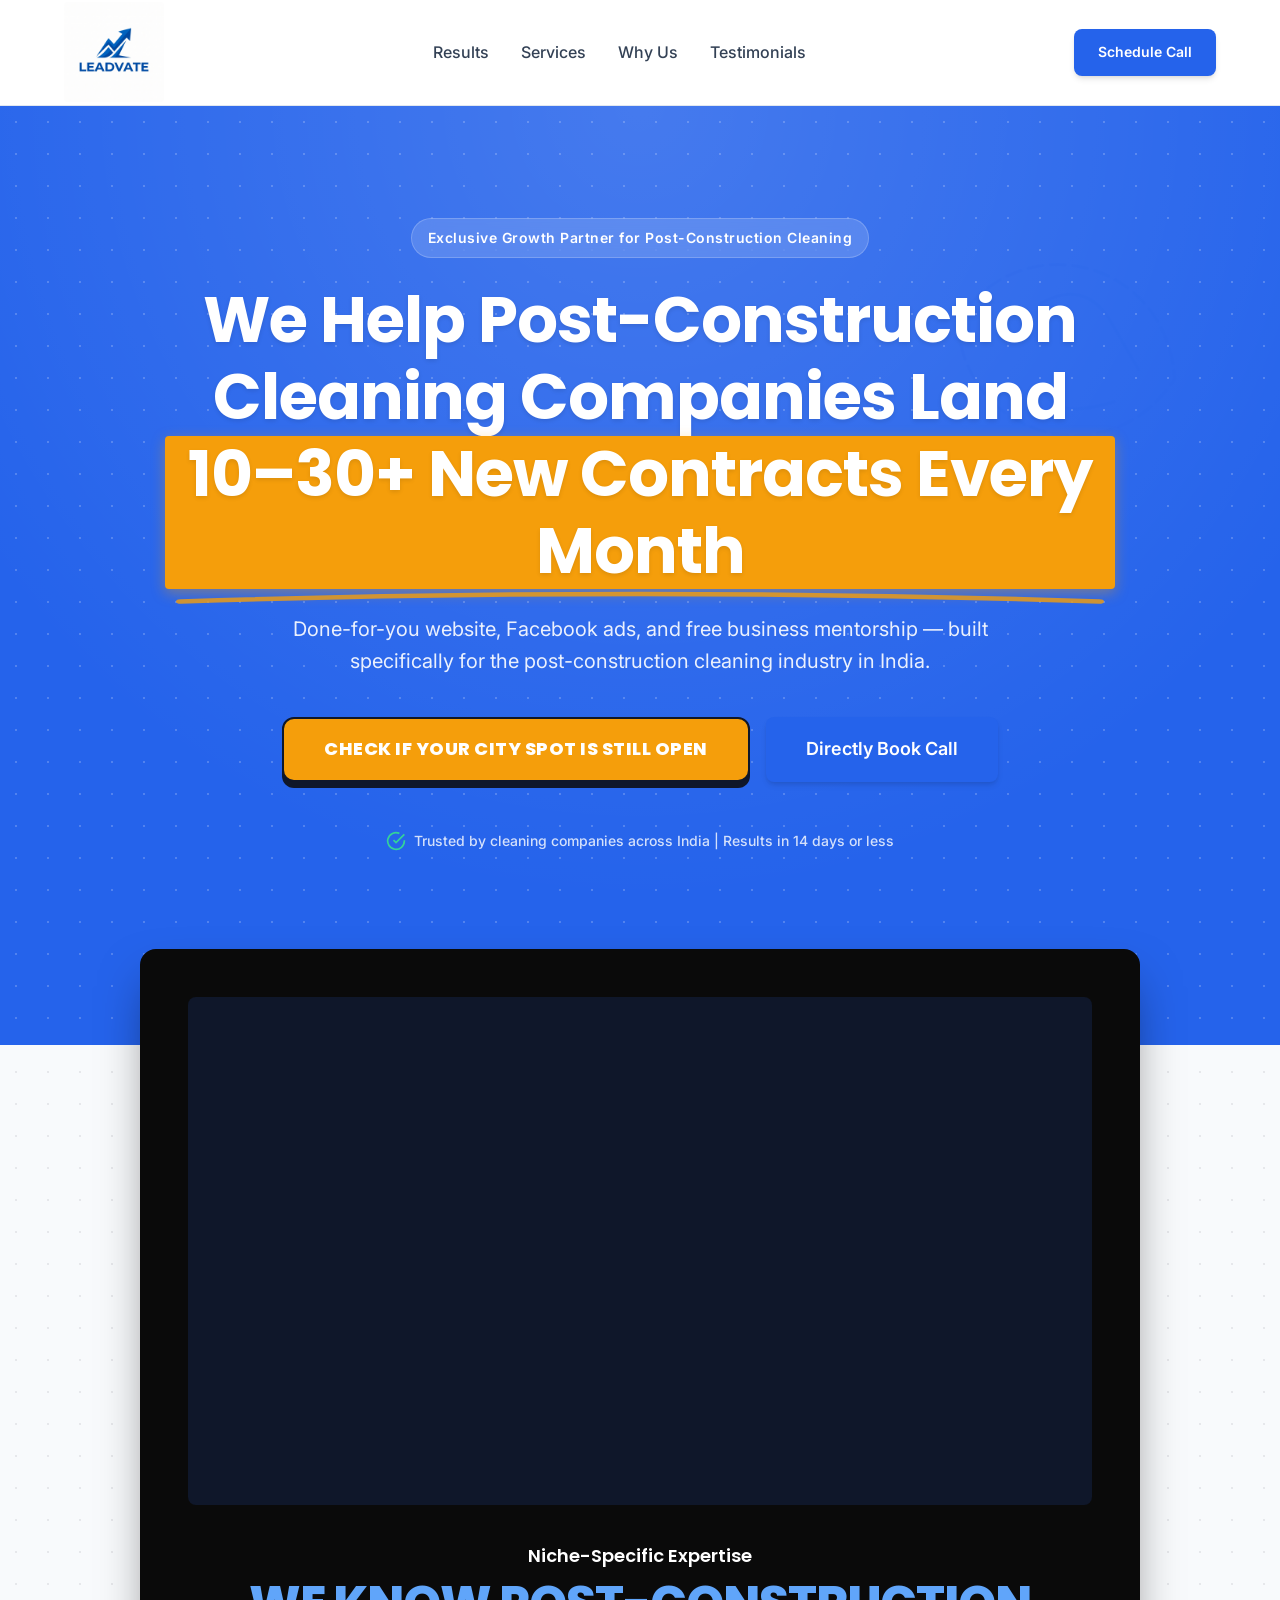
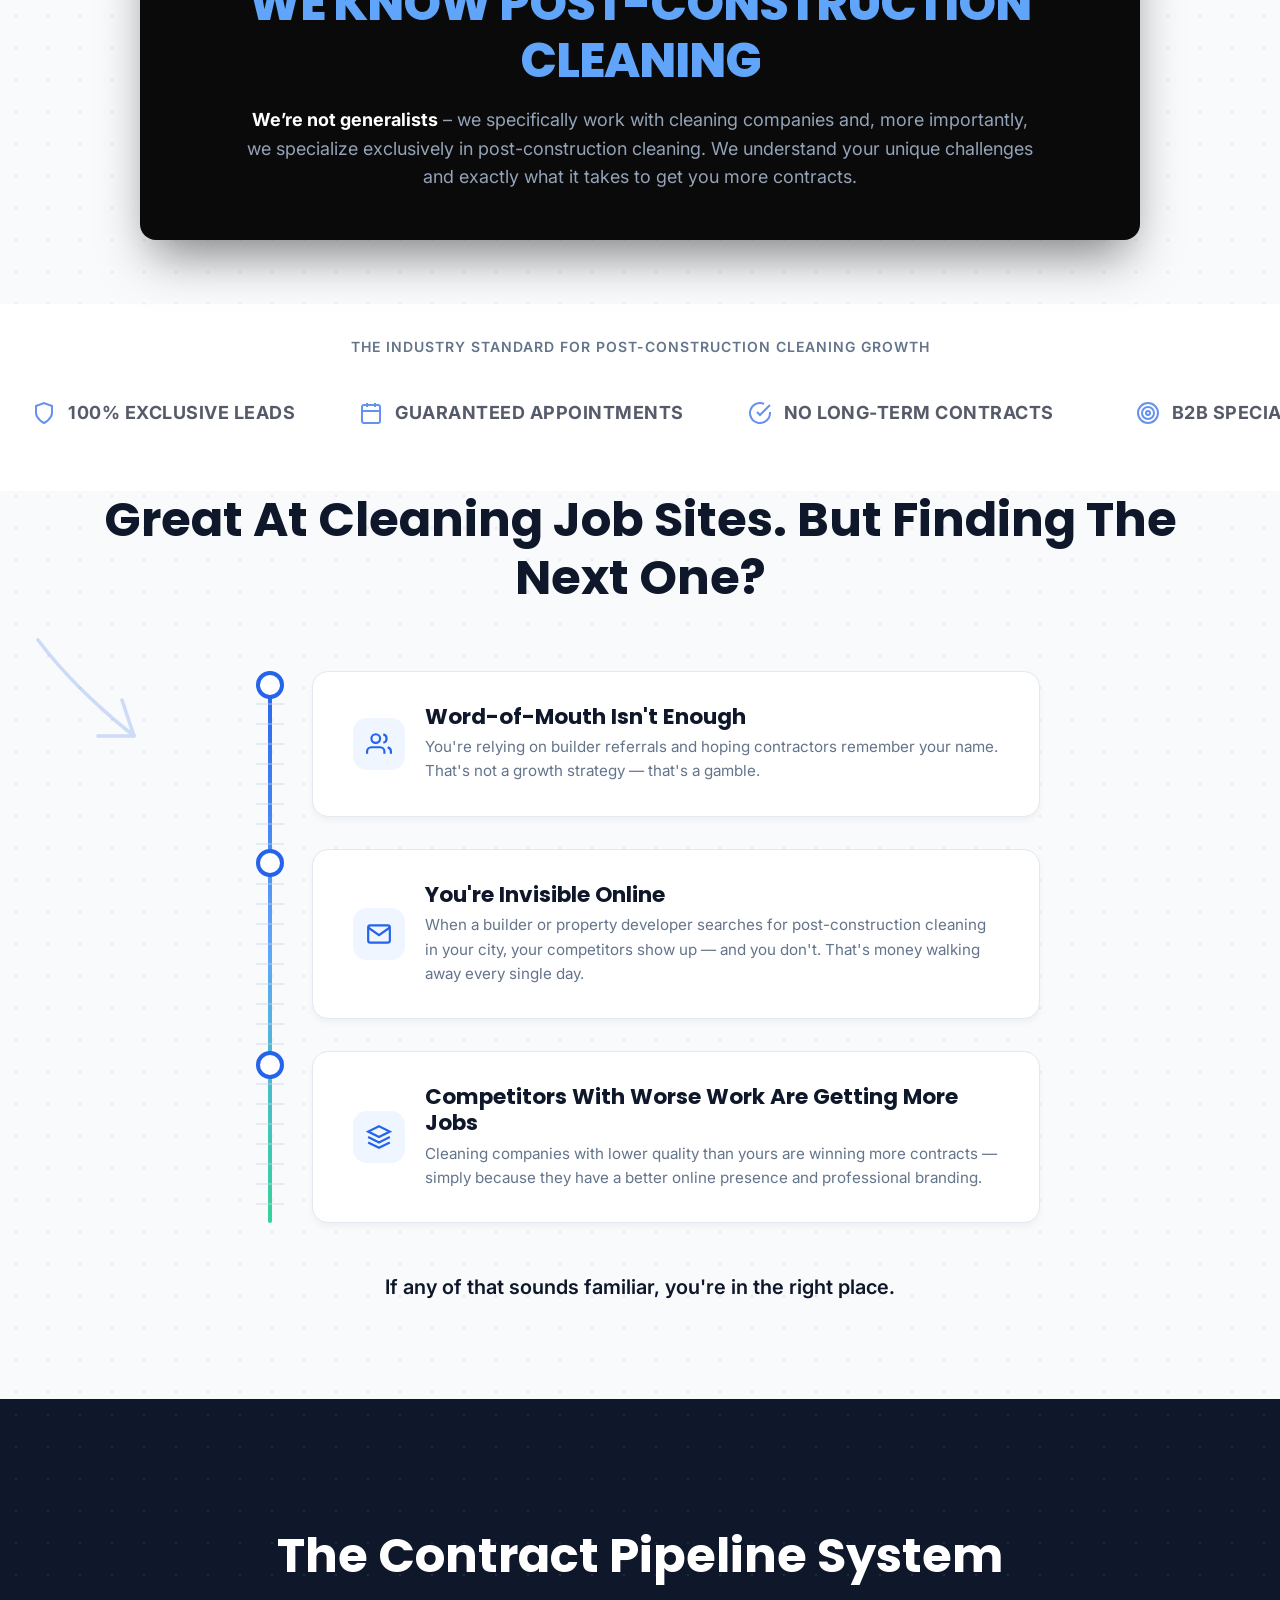
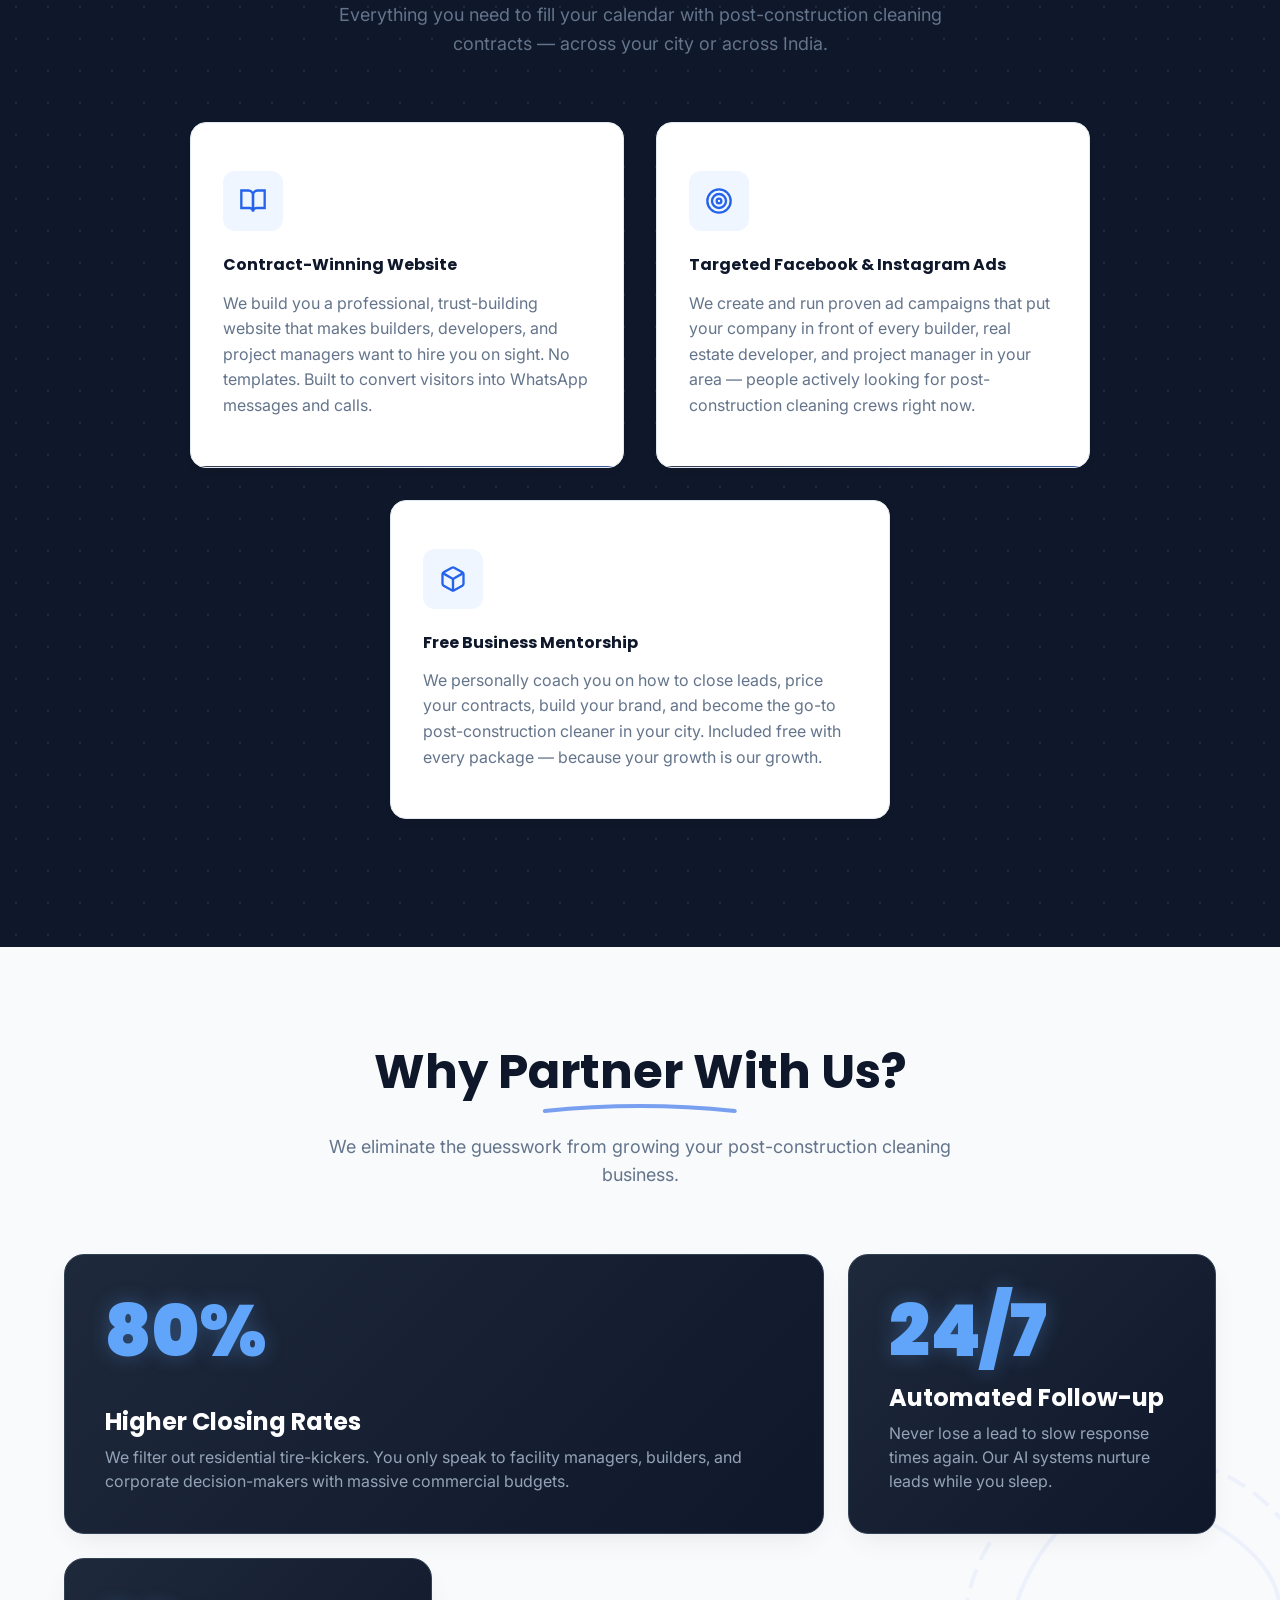
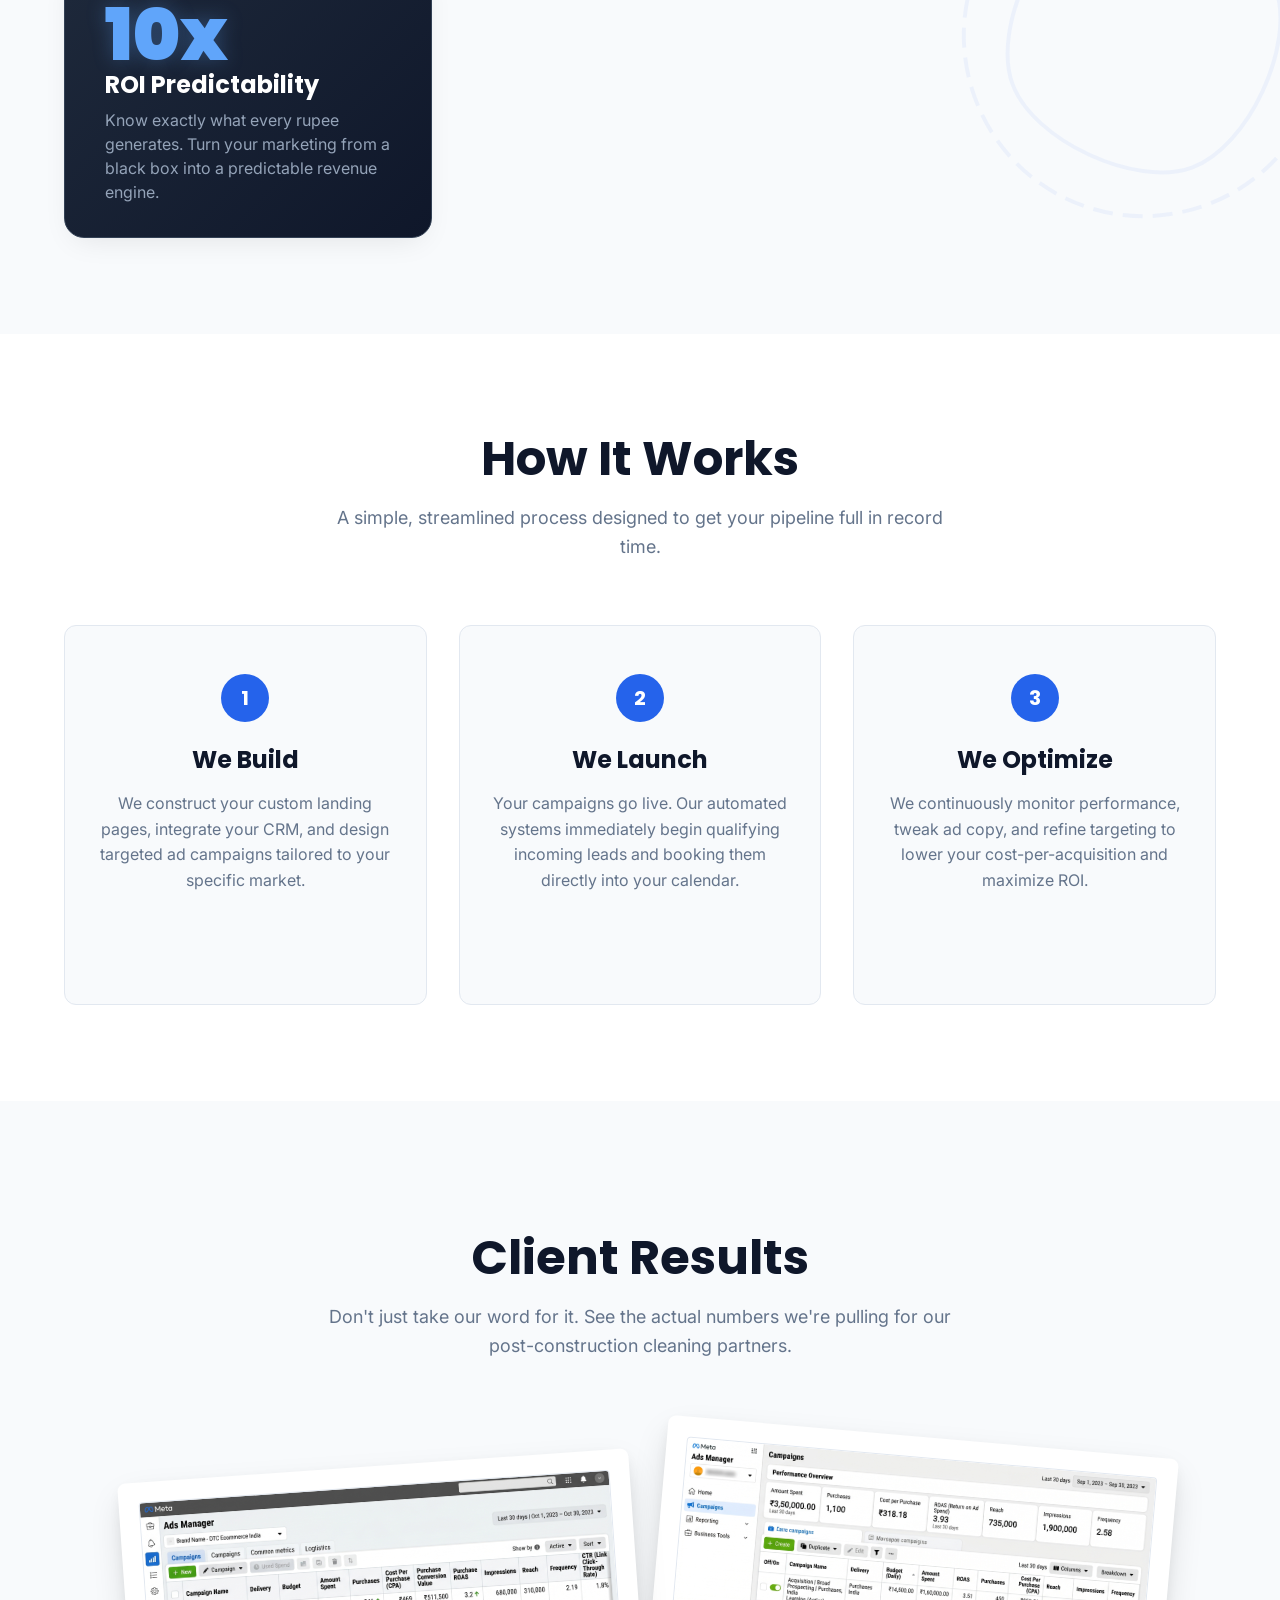
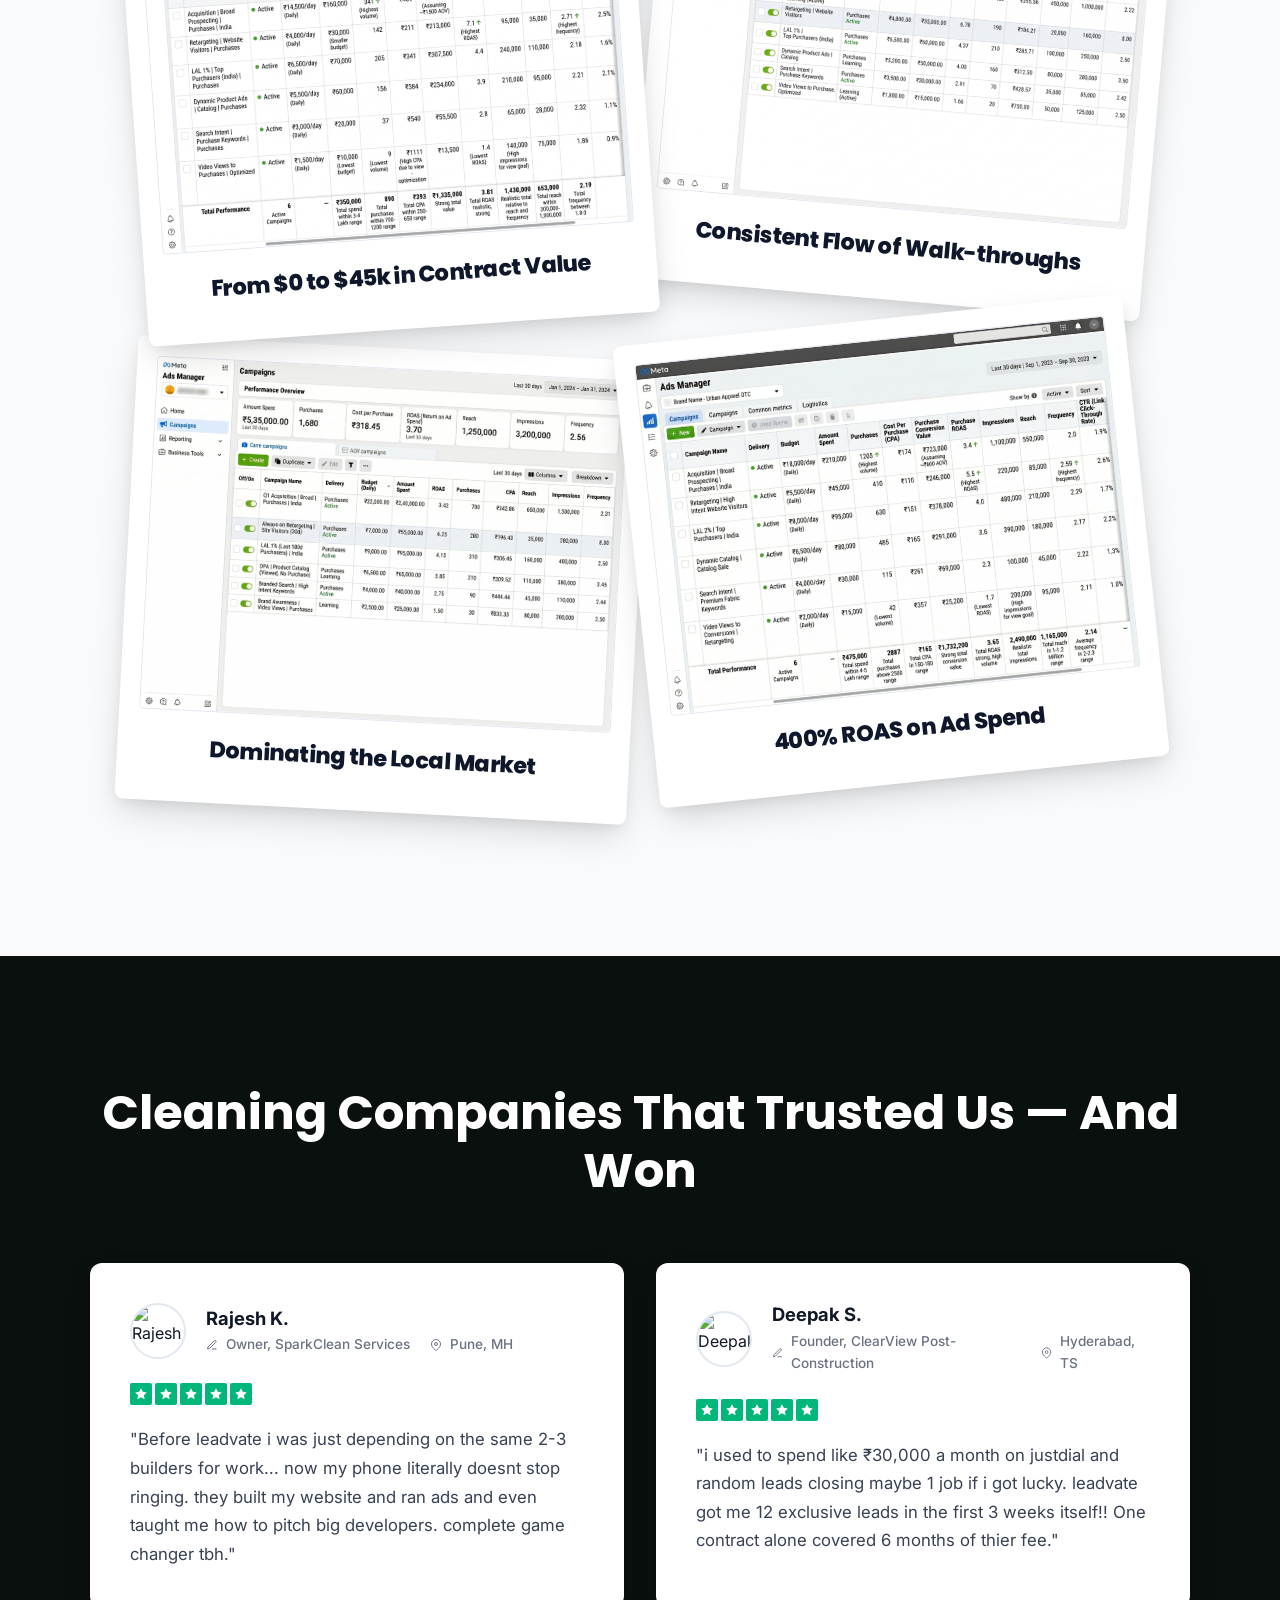
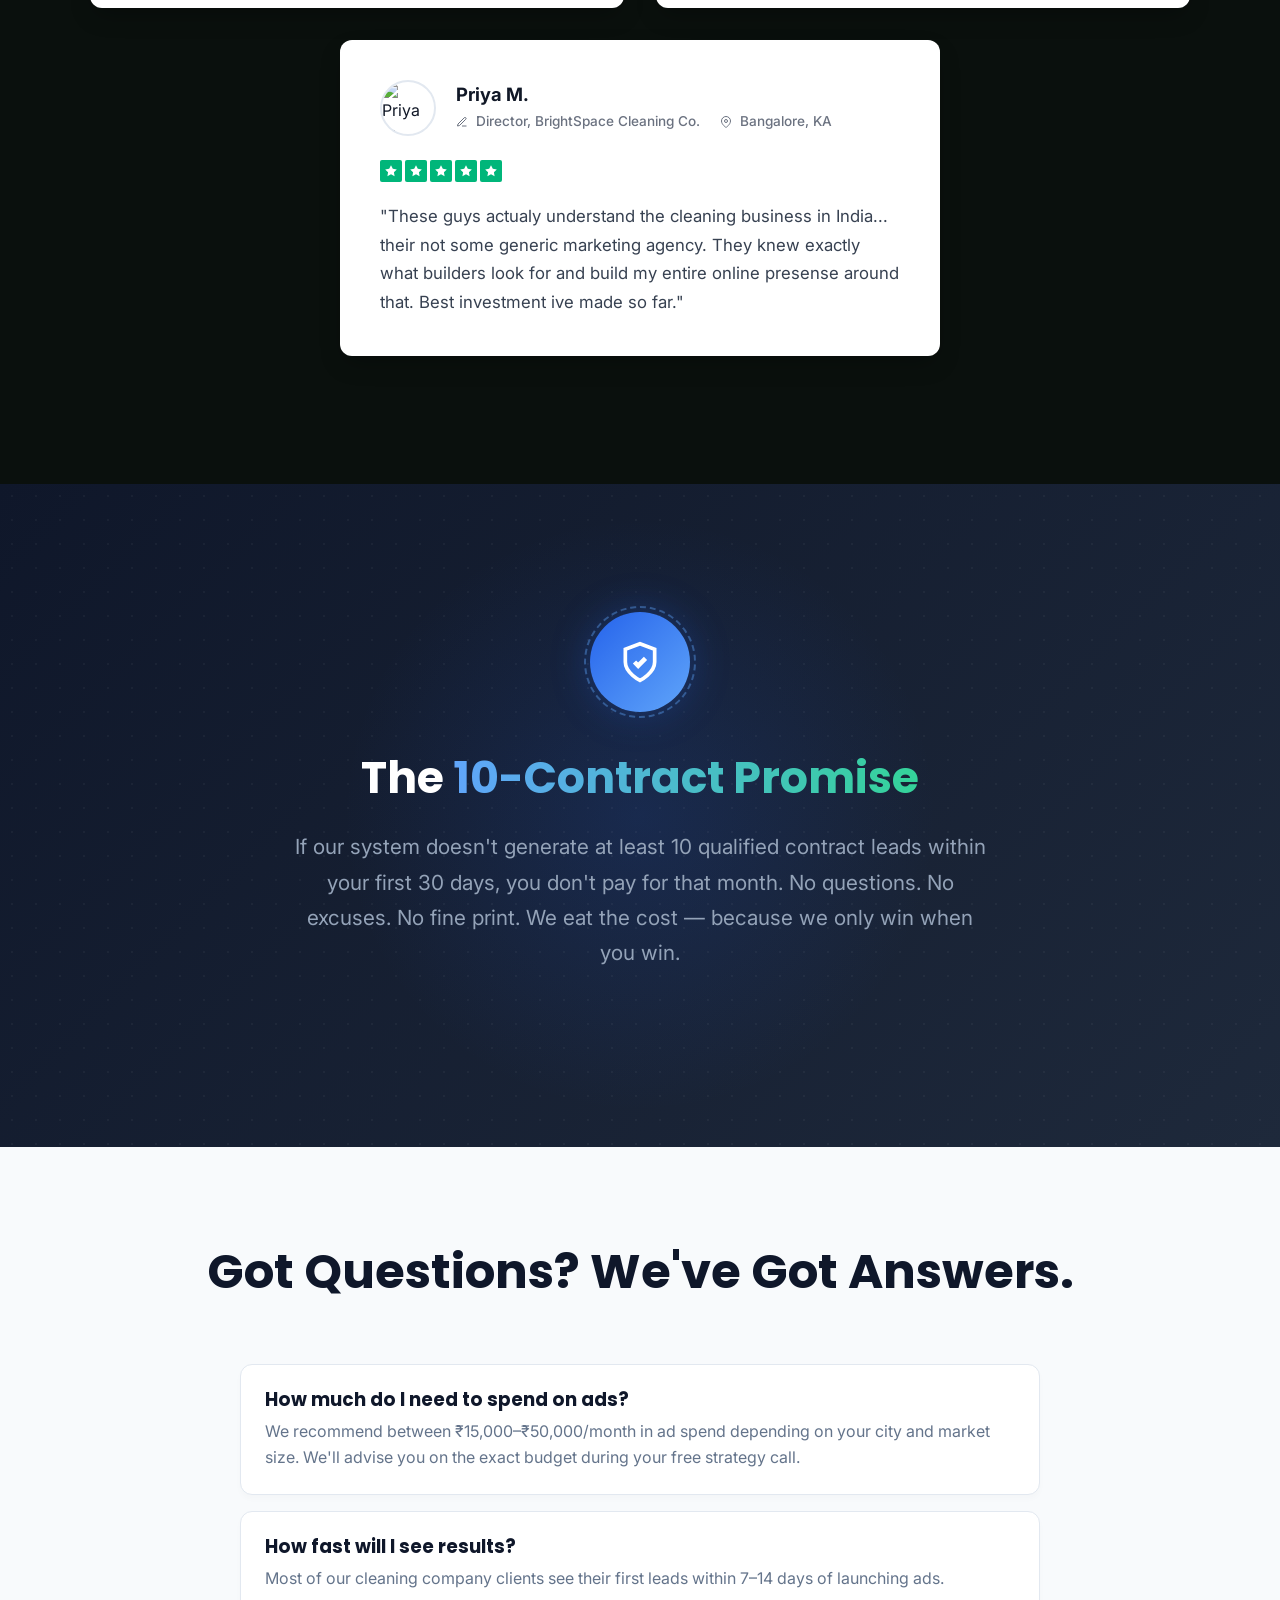
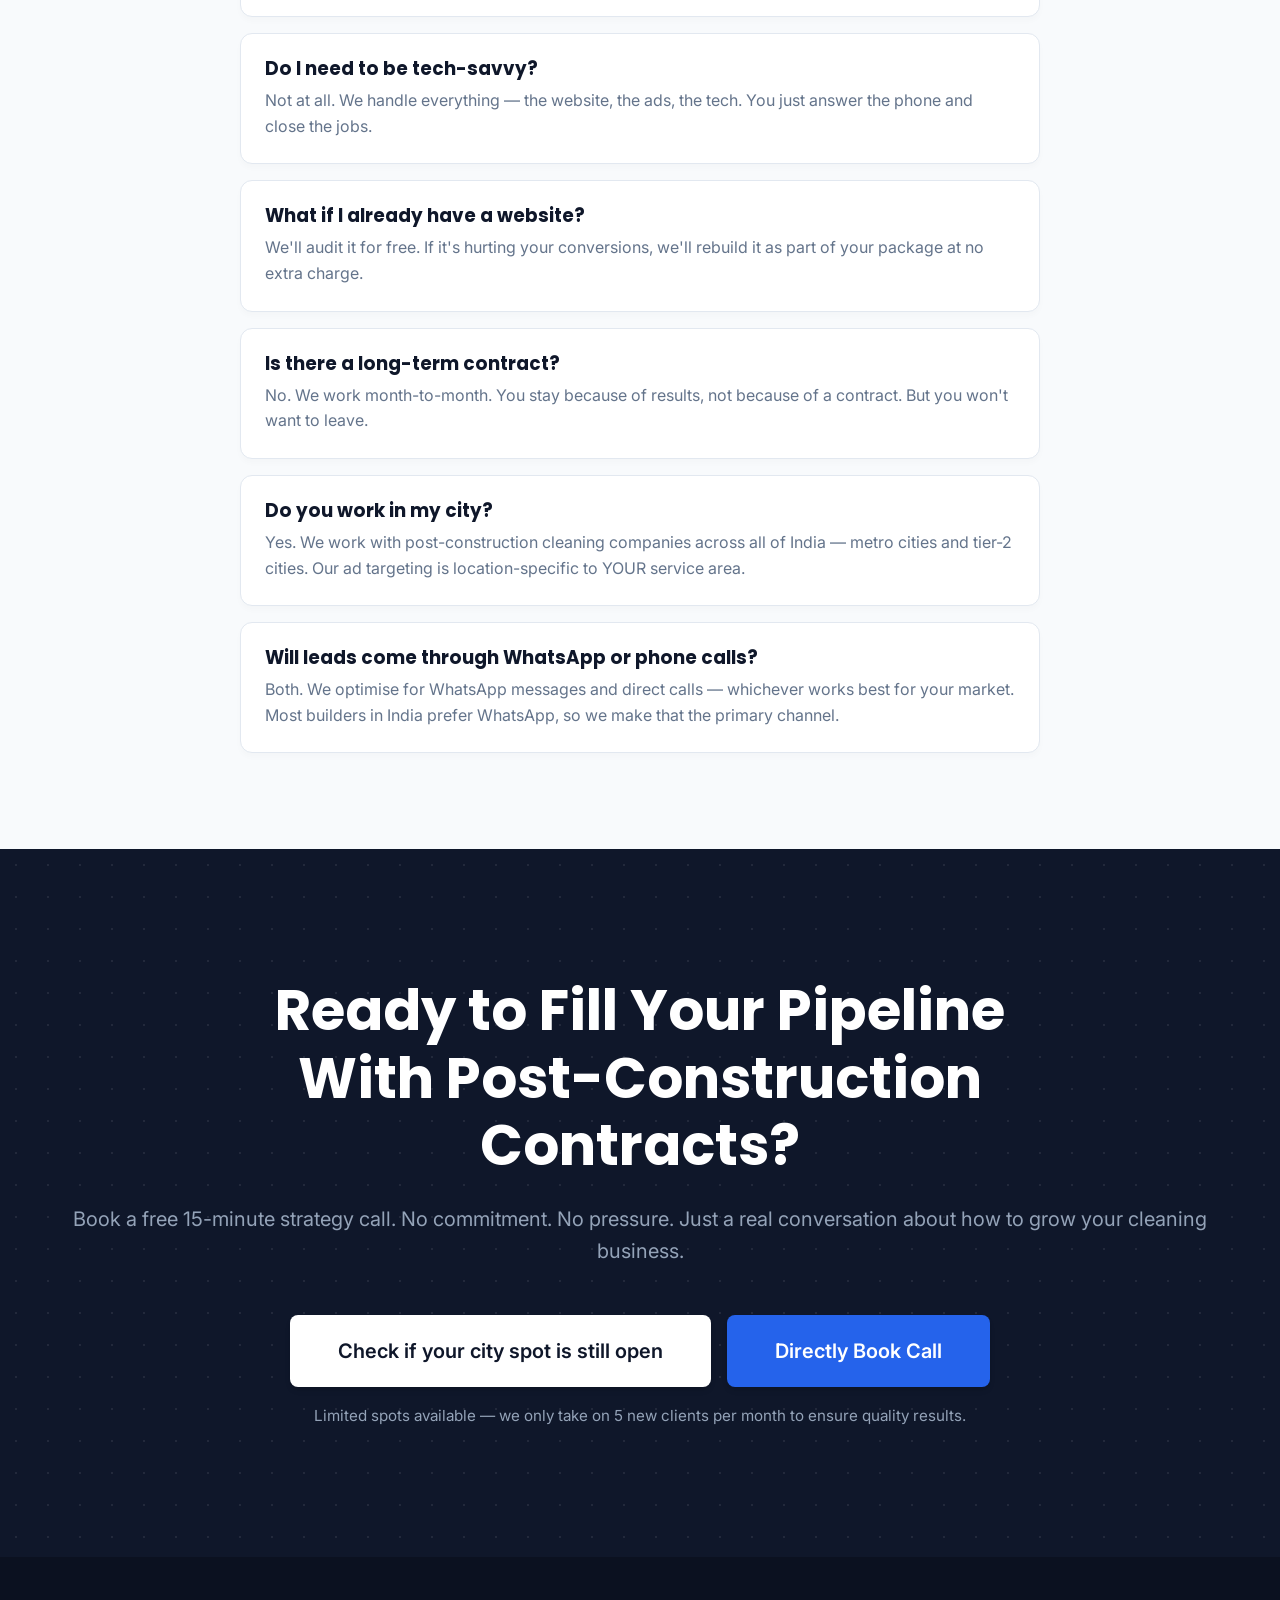
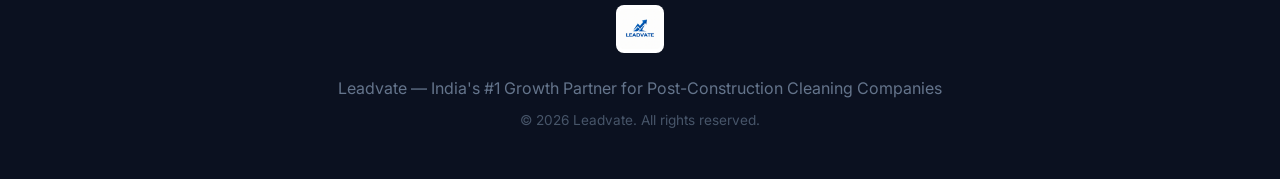
==== commit 28a78e1e: "Add files via upload" ====
--- a/index.html
+++ b/index.html
@@ -1288,35 +1288,27 @@
         </svg>
 
         <div class="container" style="position: relative; z-index: 2;">
-            <div class="hero-badge">B2B Lead Generation Agency for Commercial Cleaning</div>
+            <div class="hero-badge">Exclusive Growth Partner for Post-Construction Cleaning</div>
             
             <h1 style="position: relative;">
-                Outreach Expertise That Sweeps Away the Competition for 
+                We Help Post-Construction Cleaning Companies Land 
                 <span style="position: relative; display: inline-block;">
-                    <span class="highlight">Post Construction Cleaning Companies</span>
+                    <span class="highlight">10–30+ New Contracts Every Month</span>
                     <!-- Underline Scribble -->
                     <svg class="pen-scribble" style="bottom: -20px; left: 0; width: 100%; height: 30px; opacity: 0.8; color: #F59E0B;" viewBox="0 0 300 20" preserveAspectRatio="none" fill="none" stroke="currentColor" stroke-width="3" stroke-linecap="round"><path d="M5 15 Q 150 5 295 15"/></svg>
                 </span>
             </h1>
-            <p>Get a reliable flow of qualified B2B leads. Say goodbye to slow sales months. Our multi-channel outreach service starts conversations with your ideal clients so you can focus on selling more.</p>
+            <p>Done-for-you website, Facebook ads, and free business mentorship — built specifically for the post-construction cleaning industry in India.</p>
             
             <div class="hero-cta-group" style="display: flex; gap: 1rem; flex-wrap: wrap; justify-content: center;">
-                <a href="book.html" class="btn-3d" style="font-size: 1.125rem; padding: 1rem 2.5rem; margin-top: 0;">Check Area Availability</a>
+                <a href="book.html" class="btn-3d" style="font-size: 1.125rem; padding: 1rem 2.5rem; margin-top: 0;">Check if your city spot is still open</a>
                 <a href="https://calendly.com/akshaynaikcu3/10min-discussion-call" target="_blank" class="btn btn-primary" style="font-size: 1.125rem; padding: 1rem 2.5rem; background: var(--accent); color: var(--white); border: none; font-weight: 600;">Directly Book Call</a>
             </div>
             
             <div class="trust-badges">
                 <span>
                     <svg viewBox="0 0 24 24" fill="none" stroke="currentColor" stroke-width="2"><path d="M22 11.08V12a10 10 0 1 1-5.93-9.14"></path><polyline points="22 4 12 14.01 9 11.01"></polyline></svg>
-                    We specialize in your industry
-                </span>
-                <span>
-                    <svg viewBox="0 0 24 24" fill="none" stroke="currentColor" stroke-width="2"><path d="M22 11.08V12a10 10 0 1 1-5.93-9.14"></path><polyline points="22 4 12 14.01 9 11.01"></polyline></svg>
-                    We speak your language
-                </span>
-                <span>
-                    <svg viewBox="0 0 24 24" fill="none" stroke="currentColor" stroke-width="2"><path d="M22 11.08V12a10 10 0 1 1-5.93-9.14"></path><polyline points="22 4 12 14.01 9 11.01"></polyline></svg>
-                    We drive results
+                    Trusted by cleaning companies across India | Results in 14 days or less
                 </span>
             </div>
         </div>
@@ -1329,17 +1321,17 @@
                 <iframe src="https://www.youtube.com/embed/eJ4-LOhsiC0?si=WtJ52HhJbVSu-5jM&amp;autoplay=0" title="YouTube video player" allow="accelerometer; autoplay; clipboard-write; encrypted-media; gyroscope; picture-in-picture; web-share" allowfullscreen></iframe>
             </div>
             
-            <h4 style="color: white; font-weight: 600; margin-top: 1rem; font-family: var(--font-heading); font-size: 1.125rem;">Industry-Specific Expertise</h4>
-            <h2 style="color: #60A5FA; font-size: clamp(2rem, 4vw, 3rem); text-transform: uppercase; margin: 0.5rem 0 1rem; font-family: var(--font-heading); font-weight: 800; letter-spacing: -1px;">RESULTS YOU CAN TRUST</h2>
+            <h4 style="color: white; font-weight: 600; margin-top: 1rem; font-family: var(--font-heading); font-size: 1.125rem;">Niche-Specific Expertise</h4>
+            <h2 style="color: #60A5FA; font-size: clamp(2rem, 4vw, 3rem); text-transform: uppercase; margin: 0.5rem 0 1rem; font-family: var(--font-heading); font-weight: 800; letter-spacing: -1px;">WE KNOW POST-CONSTRUCTION CLEANING</h2>
             <p style="color: #94A3B8; font-size: 1.125rem; max-width: 800px; margin: 0 auto; line-height: 1.6;">
-                <strong style="color: white;">We’re not generalists</strong> – we live, breathe and understand the commercial cleaning and facility management industries. With over years specializing exclusively in these sectors, we understand your unique challenges and goals like no one else.
+                <strong style="color: white;">We’re not generalists</strong> – we specifically work with cleaning companies and, more importantly, we specialize exclusively in post-construction cleaning. We understand your unique challenges and exactly what it takes to get you more contracts.
             </p>
         </div>
     </div>
 
     <!-- TRUST VALUES TICKER SECTION -->
     <div class="logo-ticker">
-        <p style="text-align: center; color: var(--text-light); font-weight: 600; margin-bottom: 2.5rem; text-transform: uppercase; font-size: 0.875rem; letter-spacing: 1px;">The Industry Standard For Commercial Cleaning Growth</p>
+        <p style="text-align: center; color: var(--text-light); font-weight: 600; margin-bottom: 2.5rem; text-transform: uppercase; font-size: 0.875rem; letter-spacing: 1px;">The Industry Standard For Post-Construction Cleaning Growth</p>
         <div class="ticker-track" style="width: calc(300px * 12); animation: scroll 30s linear infinite;">
             <!-- First Set -->
             <div class="ticker-item">
@@ -1405,8 +1397,7 @@
 
         <div class="container" style="position: relative; z-index: 2;">
             <div class="section-header">
-                <h2>Our Growth Engine</h2>
-                <p>Three pillars that power your pipeline from first touch to signed contract.</p>
+                <h2>Great At Cleaning Job Sites. But Finding The Next One?</h2>
             </div>
 
             <div class="track-timeline">
@@ -1419,23 +1410,11 @@
                                 <svg width="26" height="26" viewBox="0 0 24 24" fill="none" stroke="currentColor" stroke-width="2"><path d="M17 21v-2a4 4 0 0 0-4-4H5a4 4 0 0 0-4 4v2"></path><circle cx="9" cy="7" r="4"></circle><path d="M23 21v-2a4 4 0 0 0-3-3.87"></path><path d="M16 3.13a4 4 0 0 1 0 7.75"></path></svg>
                             </div>
                             <div>
-                                <h3>Dedicated Inside Sales</h3>
-                                <p>Your own trained sales team, without the overhead.</p>
+                                <h3>Word-of-Mouth Isn't Enough</h3>
+                                <p>You're relying on builder referrals and hoping contractors remember your name. That's not a growth strategy — that's a gamble.</p>
                             </div>
                         </div>
                         <div class="track-details">
-                            <div class="track-detail-item">
-                                <div class="detail-bullet"><svg viewBox="0 0 24 24" fill="none" stroke="currentColor" stroke-width="3"><polyline points="20 6 9 17 4 12"></polyline></svg></div>
-                                <span><strong>Prospect Identification</strong> — We mine our database of Indian builders, developers & facility managers to find your ideal clients.</span>
-                            </div>
-                            <div class="track-detail-item">
-                                <div class="detail-bullet"><svg viewBox="0 0 24 24" fill="none" stroke="currentColor" stroke-width="3"><polyline points="20 6 9 17 4 12"></polyline></svg></div>
-                                <span><strong>Warm Engagement</strong> — Trained agents make personalized calls with industry-specific scripts that build rapport and authority.</span>
-                            </div>
-                            <div class="track-detail-item">
-                                <div class="detail-bullet"><svg viewBox="0 0 24 24" fill="none" stroke="currentColor" stroke-width="3"><polyline points="20 6 9 17 4 12"></polyline></svg></div>
-                                <span><strong>Calendar Booking</strong> — Qualified leads are booked directly into your calendar, ready for you to close.</span>
-                            </div>
                         </div>
                     </div>
                 </div>
@@ -1449,23 +1428,11 @@
                                 <svg width="26" height="26" viewBox="0 0 24 24" fill="none" stroke="currentColor" stroke-width="2"><path d="M4 4h16c1.1 0 2 .9 2 2v12c0 1.1-.9 2-2 2H4c-1.1 0-2-.9-2-2V6c0-1.1.9-2 2-2z"></path><polyline points="22,6 12,13 2,6"></polyline></svg>
                             </div>
                             <div>
-                                <h3>Multi-Channel Outreach</h3>
-                                <p>Reach decision-makers where they actually pay attention.</p>
+                                <h3>You're Invisible Online</h3>
+                                <p>When a builder or property developer searches for post-construction cleaning in your city, your competitors show up — and you don't. That's money walking away every single day.</p>
                             </div>
                         </div>
                         <div class="track-details">
-                            <div class="track-detail-item">
-                                <div class="detail-bullet"><svg viewBox="0 0 24 24" fill="none" stroke="currentColor" stroke-width="3"><polyline points="20 6 9 17 4 12"></polyline></svg></div>
-                                <span><strong>Cold Email Sequences</strong> — Highly personalized, value-driven email sequences that get opened and get replies.</span>
-                            </div>
-                            <div class="track-detail-item">
-                                <div class="detail-bullet"><svg viewBox="0 0 24 24" fill="none" stroke="currentColor" stroke-width="3"><polyline points="20 6 9 17 4 12"></polyline></svg></div>
-                                <span><strong>LinkedIn Outreach</strong> — Connection requests & DMs to project managers, with targeted messaging that resonates.</span>
-                            </div>
-                            <div class="track-detail-item">
-                                <div class="detail-bullet"><svg viewBox="0 0 24 24" fill="none" stroke="currentColor" stroke-width="3"><polyline points="20 6 9 17 4 12"></polyline></svg></div>
-                                <span><strong>WhatsApp Follow-Ups</strong> — Direct follow-ups on WhatsApp for the Indian market where response rates are 3x higher.</span>
-                            </div>
                         </div>
                     </div>
                 </div>
@@ -1479,27 +1446,16 @@
                                 <svg width="26" height="26" viewBox="0 0 24 24" fill="none" stroke="currentColor" stroke-width="2"><polygon points="12 2 2 7 12 12 22 7 12 2"></polygon><polyline points="2 17 12 22 22 17"></polyline><polyline points="2 12 12 17 22 12"></polyline></svg>
                             </div>
                             <div>
-                                <h3>Demand Generation</h3>
-                                <p>We don't just find demand; we create and amplify it.</p>
+                                <h3>Competitors With Worse Work Are Getting More Jobs</h3>
+                                <p>Cleaning companies with lower quality than yours are winning more contracts — simply because they have a better online presence and professional branding.</p>
                             </div>
                         </div>
                         <div class="track-details">
-                            <div class="track-detail-item">
-                                <div class="detail-bullet"><svg viewBox="0 0 24 24" fill="none" stroke="currentColor" stroke-width="3"><polyline points="20 6 9 17 4 12"></polyline></svg></div>
-                                <span><strong>Dead Lead Revival</strong> — Our system re-engages old inquiries and lost bids, turning forgotten prospects into paying clients.</span>
-                            </div>
-                            <div class="track-detail-item">
-                                <div class="detail-bullet"><svg viewBox="0 0 24 24" fill="none" stroke="currentColor" stroke-width="3"><polyline points="20 6 9 17 4 12"></polyline></svg></div>
-                                <span><strong>Content Authority</strong> — Strategic content positions you as the go-to expert, so builders come to you first.</span>
-                            </div>
-                            <div class="track-detail-item">
-                                <div class="detail-bullet"><svg viewBox="0 0 24 24" fill="none" stroke="currentColor" stroke-width="3"><polyline points="20 6 9 17 4 12"></polyline></svg></div>
-                                <span><strong>Referral Loops</strong> — Automated referral systems that turn every satisfied builder into a source of new contracts.</span>
-                            </div>
                         </div>
                     </div>
                 </div>
             </div>
+            <p style="text-align: center; font-size: 1.25rem; font-weight: 600; color: var(--primary); margin-top: 3rem;">If any of that sounds familiar, you're in the right place.</p>
         </div>
     </section>
 
@@ -1507,8 +1463,8 @@
     <section class="solution-section" id="services">
         <div class="container">
             <div class="section-header">
-                <h2>Our Core Services</h2>
-                <p>Consolidate all your sales and marketing efforts with one specialized partner.</p>
+                <h2>The Contract Pipeline System</h2>
+                <p>Everything you need to fill your calendar with post-construction cleaning contracts — across your city or across India.</p>
             </div>
             
             <div class="services-grid">
@@ -1516,22 +1472,22 @@
                     <div class="service-icon">
                         <svg width="28" height="28" viewBox="0 0 24 24" fill="none" stroke="currentColor" stroke-width="2"><path d="M2 3h6a4 4 0 0 1 4 4v14a3 3 0 0 0-3-3H2z"></path><path d="M22 3h-6a4 4 0 0 0-4 4v14a3 3 0 0 1 3-3h7z"></path></svg>
                     </div>
-                    <h4>Inbound Marketing Dominance</h4>
-                    <p style="color: var(--text-light); line-height: 1.6; margin-top: 1rem;">Climb to the top of local searches and stay there. We optimize your Google Business Profile to showcase stellar reviews and geo-targeted keywords, capturing prospects right when they search.</p>
+                    <h4>Contract-Winning Website</h4>
+                    <p style="color: var(--text-light); line-height: 1.6; margin-top: 1rem;">We build you a professional, trust-building website that makes builders, developers, and project managers want to hire you on sight. No templates. Built to convert visitors into WhatsApp messages and calls.</p>
                 </div>
                 <div class="service-card">
                     <div class="service-icon">
                         <svg width="28" height="28" viewBox="0 0 24 24" fill="none" stroke="currentColor" stroke-width="2"><circle cx="12" cy="12" r="10"></circle><circle cx="12" cy="12" r="6"></circle><circle cx="12" cy="12" r="2"></circle></svg>
                     </div>
-                    <h4>Precision Paid Campaigns</h4>
-                    <p style="color: var(--text-light); line-height: 1.6; margin-top: 1rem;">Our laser-focused PPC campaigns put your cleaning services directly in front of facility managers actively seeking your expertise. We don't waste budget on unqualified clicks.</p>
-                </div>
-                <div class="service-card" style="display: none;">
+                    <h4>Targeted Facebook & Instagram Ads</h4>
+                    <p style="color: var(--text-light); line-height: 1.6; margin-top: 1rem;">We create and run proven ad campaigns that put your company in front of every builder, real estate developer, and project manager in your area — people actively looking for post-construction cleaning crews right now.</p>
+                </div>
+                <div class="service-card" style="grid-column: 1 / -1; max-width: 500px; justify-self: center; text-align: left;">
                     <div class="service-icon">
                         <svg width="28" height="28" viewBox="0 0 24 24" fill="none" stroke="currentColor" stroke-width="2"><path d="M21 16V8a2 2 0 0 0-1-1.73l-7-4a2 2 0 0 0-2 0l-7 4A2 2 0 0 0 3 8v8a2 2 0 0 0 1 1.73l7 4a2 2 0 0 0 2 0l7-4A2 2 0 0 0 21 16z"></path><polyline points="3.27 6.96 12 12.01 20.73 6.96"></polyline><line x1="12" y1="22.08" x2="12" y2="12"></line></svg>
                     </div>
-                    <h4>CRM & Workflow Automation</h4>
-                    <p style="color: var(--text-light); line-height: 1.6; margin-top: 1rem;">Turn data into deals. We configure industry-specific CRM workflows that automatically capture, nurture, and convert every interaction—from the very first touchpoint to contract renewal.</p>
+                    <h4>Free Business Mentorship</h4>
+                    <p style="color: var(--text-light); line-height: 1.6; margin-top: 1rem;">We personally coach you on how to close leads, price your contracts, build your brand, and become the go-to post-construction cleaner in your city. Included free with every package — because your growth is our growth.</p>
                 </div>
             </div>
         </div>
@@ -1551,7 +1507,7 @@
                     Why Partner With Us?
                     <svg style="position: absolute; width: 120%; height: 20px; left: -10%; bottom: -15px; color: var(--accent); opacity: 0.6;" viewBox="0 0 200 20" fill="none" stroke="currentColor" stroke-width="4" stroke-linecap="round"><path d="M5,15 Q100,5 195,15" /></svg>
                 </h2>
-                <p style="margin-top: 1rem;">We eliminate the guesswork from growing your commercial cleaning business.</p>
+                <p style="margin-top: 1rem;">We eliminate the guesswork from growing your post-construction cleaning business.</p>
             </div>
             
             <div class="bento-layout">
@@ -1661,7 +1617,7 @@
         <div class="container">
             <div class="section-header">
                 <h2>Client Results</h2>
-                <p>Don't just take our word for it. See the actual numbers we're pulling for our commercial cleaning partners.</p>
+                <p>Don't just take our word for it. See the actual numbers we're pulling for our post-construction cleaning partners.</p>
             </div>
             <div class="client-results-scatter">
                 <!-- Card 1 -->
@@ -1692,20 +1648,19 @@
     <section class="proof-section" id="proof">
         <div class="container">
             <div class="section-header">
-                <h2>Real Results for Real Businesses</h2>
-                <p style="color: #94A3B8;">See what happens when you implement a proven system for your facility management company.</p>
+                <h2>Cleaning Companies That Trusted Us — And Won</h2>
             </div>
             
             <div class="proof-grid">
                 <!-- Review 1 -->
                 <div class="proof-card">
                     <div class="proof-author-wrapper">
-                        <img class="proof-author-avatar" src="https://randomuser.me/api/portraits/women/10.jpg" alt="Risheeta Singh">
+                        <img class="proof-author-avatar" src="https://randomuser.me/api/portraits/men/10.jpg" alt="Rajesh K.">
                         <div class="proof-author-info">
-                            <h4>Risheeta Singh</h4>
+                            <h4>Rajesh K.</h4>
                             <div class="proof-author-meta">
-                                <svg width="12" height="12" viewBox="0 0 24 24" fill="none" stroke="currentColor" stroke-width="2"><path d="M12 20h9"></path><path d="M16.5 3.5a2.121 2.121 0 0 1 3 3L7 19l-4 1 1-4L16.5 3.5z"></path></svg> 1 review
-                                &nbsp;&nbsp;<svg width="12" height="12" viewBox="0 0 24 24" fill="none" stroke="currentColor" stroke-width="2"><path d="M21 10c0 7-9 13-9 13s-9-6-9-13a9 9 0 0 1 18 0z"></path><circle cx="12" cy="10" r="3"></circle></svg> IN
+                                <svg width="12" height="12" viewBox="0 0 24 24" fill="none" stroke="currentColor" stroke-width="2"><path d="M12 20h9"></path><path d="M16.5 3.5a2.121 2.121 0 0 1 3 3L7 19l-4 1 1-4L16.5 3.5z"></path></svg> Owner, SparkClean Services
+                                &nbsp;&nbsp;<svg width="12" height="12" viewBox="0 0 24 24" fill="none" stroke="currentColor" stroke-width="2"><path d="M21 10c0 7-9 13-9 13s-9-6-9-13a9 9 0 0 1 18 0z"></path><circle cx="12" cy="10" r="3"></circle></svg> Pune, MH
                             </div>
                         </div>
                     </div>
@@ -1716,21 +1671,20 @@
                         <div class="proof-star"><svg viewBox="0 0 24 24"><path d="M12 2l3.09 6.26L22 9.27l-5 4.87 1.18 6.88L12 17.77l-6.18 3.25L7 14.14 2 9.27l6.91-1.01L12 2z"></path></svg></div>
                         <div class="proof-star"><svg viewBox="0 0 24 24"><path d="M12 2l3.09 6.26L22 9.27l-5 4.87 1.18 6.88L12 17.77l-6.18 3.25L7 14.14 2 9.27l6.91-1.01L12 2z"></path></svg></div>
                     </div>
-                    <div class="proof-headline">Generated more leads than in the past 3 months combined</div>
                     <div class="proof-text-body">
-                        In just one week after partnering with Leadvate, I generated more leads than in the past 3 months combined. <span class="proof-highlight">The automated CRM and targeted ad campaigns have completely changed the way I work.</span> And now I finally have time to focus on scaling our cleaning business instead of cold calling. <span class="proof-highlight">Highly recommended for cleaning business owners!!</span>
+                        "Before leadvate i was just depending on the same 2-3 builders for work... now my phone literally doesnt stop ringing. they built my website and ran ads and even taught me how to pitch big developers. complete game changer tbh."
                     </div>
                 </div>
                 
                 <!-- Review 2 -->
                 <div class="proof-card">
                     <div class="proof-author-wrapper">
-                        <img class="proof-author-avatar" src="https://randomuser.me/api/portraits/men/39.jpg" alt="Rehan Poonawala">
+                        <img class="proof-author-avatar" src="https://randomuser.me/api/portraits/men/39.jpg" alt="Deepak S.">
                         <div class="proof-author-info">
-                            <h4>Rehan Poonawala</h4>
+                            <h4>Deepak S.</h4>
                             <div class="proof-author-meta">
-                                <svg width="12" height="12" viewBox="0 0 24 24" fill="none" stroke="currentColor" stroke-width="2"><path d="M12 20h9"></path><path d="M16.5 3.5a2.121 2.121 0 0 1 3 3L7 19l-4 1 1-4L16.5 3.5z"></path></svg> 3 reviews
-                                &nbsp;&nbsp;<svg width="12" height="12" viewBox="0 0 24 24" fill="none" stroke="currentColor" stroke-width="2"><path d="M21 10c0 7-9 13-9 13s-9-6-9-13a9 9 0 0 1 18 0z"></path><circle cx="12" cy="10" r="3"></circle></svg> IN
+                                <svg width="12" height="12" viewBox="0 0 24 24" fill="none" stroke="currentColor" stroke-width="2"><path d="M12 20h9"></path><path d="M16.5 3.5a2.121 2.121 0 0 1 3 3L7 19l-4 1 1-4L16.5 3.5z"></path></svg> Founder, ClearView Post-Construction
+                                &nbsp;&nbsp;<svg width="12" height="12" viewBox="0 0 24 24" fill="none" stroke="currentColor" stroke-width="2"><path d="M21 10c0 7-9 13-9 13s-9-6-9-13a9 9 0 0 1 18 0z"></path><circle cx="12" cy="10" r="3"></circle></svg> Hyderabad, TS
                             </div>
                         </div>
                     </div>
@@ -1741,21 +1695,20 @@
                         <div class="proof-star"><svg viewBox="0 0 24 24"><path d="M12 2l3.09 6.26L22 9.27l-5 4.87 1.18 6.88L12 17.77l-6.18 3.25L7 14.14 2 9.27l6.91-1.01L12 2z"></path></svg></div>
                         <div class="proof-star"><svg viewBox="0 0 24 24"><path d="M12 2l3.09 6.26L22 9.27l-5 4.87 1.18 6.88L12 17.77l-6.18 3.25L7 14.14 2 9.27l6.91-1.01L12 2z"></path></svg></div>
                     </div>
-                    <div class="proof-headline">My monthly contracts have grown up by 80%</div>
                     <div class="proof-text-body">
-                        I used to spend hours chasing builders and property managers for commercial contracts. Now, thanks to Leadvate, I get qualified appointments booked directly on my calendar. <span class="proof-highlight">My monthly commercial contracts have grown by 80%,</span> and my stress levels have gone down even more! haha.. thank you to the team for these amazing results.
+                        "i used to spend like ₹30,000 a month on justdial and random leads closing maybe 1 job if i got lucky. leadvate got me 12 exclusive leads in the first 3 weeks itself!! One contract alone covered 6 months of thier fee."
                     </div>
                 </div>
     
                 <!-- Review 3 -->
-                <div class="proof-card">
+                <div class="proof-card" style="grid-column: 1 / -1; max-width: 600px; justify-self: center;">
                     <div class="proof-author-wrapper">
-                        <img class="proof-author-avatar" src="https://randomuser.me/api/portraits/men/10.jpg" alt="Vikas Sharma">
+                        <img class="proof-author-avatar" src="https://randomuser.me/api/portraits/women/10.jpg" alt="Priya M.">
                         <div class="proof-author-info">
-                            <h4>Vikas Sharma</h4>
+                            <h4>Priya M.</h4>
                             <div class="proof-author-meta">
-                                <svg width="12" height="12" viewBox="0 0 24 24" fill="none" stroke="currentColor" stroke-width="2"><path d="M12 20h9"></path><path d="M16.5 3.5a2.121 2.121 0 0 1 3 3L7 19l-4 1 1-4L16.5 3.5z"></path></svg> 1 review
-                                &nbsp;&nbsp;<svg width="12" height="12" viewBox="0 0 24 24" fill="none" stroke="currentColor" stroke-width="2"><path d="M21 10c0 7-9 13-9 13s-9-6-9-13a9 9 0 0 1 18 0z"></path><circle cx="12" cy="10" r="3"></circle></svg> IN
+                                <svg width="12" height="12" viewBox="0 0 24 24" fill="none" stroke="currentColor" stroke-width="2"><path d="M12 20h9"></path><path d="M16.5 3.5a2.121 2.121 0 0 1 3 3L7 19l-4 1 1-4L16.5 3.5z"></path></svg> Director, BrightSpace Cleaning Co.
+                                &nbsp;&nbsp;<svg width="12" height="12" viewBox="0 0 24 24" fill="none" stroke="currentColor" stroke-width="2"><path d="M21 10c0 7-9 13-9 13s-9-6-9-13a9 9 0 0 1 18 0z"></path><circle cx="12" cy="10" r="3"></circle></svg> Bangalore, KA
                             </div>
                         </div>
                     </div>
@@ -1766,34 +1719,8 @@
                         <div class="proof-star"><svg viewBox="0 0 24 24"><path d="M12 2l3.09 6.26L22 9.27l-5 4.87 1.18 6.88L12 17.77l-6.18 3.25L7 14.14 2 9.27l6.91-1.01L12 2z"></path></svg></div>
                         <div class="proof-star"><svg viewBox="0 0 24 24"><path d="M12 2l3.09 6.26L22 9.27l-5 4.87 1.18 6.88L12 17.77l-6.18 3.25L7 14.14 2 9.27l6.91-1.01L12 2z"></path></svg></div>
                     </div>
-                    <div class="proof-headline">We just secured our biggest contract yet.</div>
                     <div class="proof-text-body">
-                        We took what the Leadvate team implemented back to our operations and started closing right away. Within weeks, our pipeline was performing way better, <span class="proof-highlight">and the lead quality improved drastically.</span> Our management was so impressed, <span class="proof-highlight">we just secured our biggest post-construction contract yet.</span> I am the happiest person in the world right now and all thanks to Leadvate's lead gen system. <span class="proof-highlight">Best investment of my life</span>
-                    </div>
-                </div>
-    
-                <!-- Review 4 -->
-                <div class="proof-card">
-                    <div class="proof-author-wrapper">
-                        <img class="proof-author-avatar" src="https://randomuser.me/api/portraits/women/91.jpg" alt="Ankita Seth">
-                        <div class="proof-author-info">
-                            <h4>Ankita Seth</h4>
-                            <div class="proof-author-meta">
-                                <svg width="12" height="12" viewBox="0 0 24 24" fill="none" stroke="currentColor" stroke-width="2"><path d="M12 20h9"></path><path d="M16.5 3.5a2.121 2.121 0 0 1 3 3L7 19l-4 1 1-4L16.5 3.5z"></path></svg> 3 reviews
-                                &nbsp;&nbsp;<svg width="12" height="12" viewBox="0 0 24 24" fill="none" stroke="currentColor" stroke-width="2"><path d="M21 10c0 7-9 13-9 13s-9-6-9-13a9 9 0 0 1 18 0z"></path><circle cx="12" cy="10" r="3"></circle></svg> IN
-                            </div>
-                        </div>
-                    </div>
-                    <div class="proof-stars">
-                        <div class="proof-star"><svg viewBox="0 0 24 24"><path d="M12 2l3.09 6.26L22 9.27l-5 4.87 1.18 6.88L12 17.77l-6.18 3.25L7 14.14 2 9.27l6.91-1.01L12 2z"></path></svg></div>
-                        <div class="proof-star"><svg viewBox="0 0 24 24"><path d="M12 2l3.09 6.26L22 9.27l-5 4.87 1.18 6.88L12 17.77l-6.18 3.25L7 14.14 2 9.27l6.91-1.01L12 2z"></path></svg></div>
-                        <div class="proof-star"><svg viewBox="0 0 24 24"><path d="M12 2l3.09 6.26L22 9.27l-5 4.87 1.18 6.88L12 17.77l-6.18 3.25L7 14.14 2 9.27l6.91-1.01L12 2z"></path></svg></div>
-                        <div class="proof-star"><svg viewBox="0 0 24 24"><path d="M12 2l3.09 6.26L22 9.27l-5 4.87 1.18 6.88L12 17.77l-6.18 3.25L7 14.14 2 9.27l6.91-1.01L12 2z"></path></svg></div>
-                        <div class="proof-star"><svg viewBox="0 0 24 24"><path d="M12 2l3.09 6.26L22 9.27l-5 4.87 1.18 6.88L12 17.77l-6.18 3.25L7 14.14 2 9.27l6.91-1.01L12 2z"></path></svg></div>
-                    </div>
-                    <div class="proof-headline">Lead flow has already doubled in just 3 weeks!</div>
-                    <div class="proof-text-body">
-                        Before Leadvate, getting commercial cleaning leads felt like a constant struggle. Using their proven inbound and outbound system, <span class="proof-highlight">we launched a complete, automated pipeline in just days.</span> The time I've saved now goes <span class="proof-highlight">straight into scaling my business also my lead flow has already doubled in just 3 weeks!</span> I am so happy to partner with this team.
+                        "These guys actualy understand the cleaning business in India... their not some generic marketing agency. They knew exactly what builders look for and build my entire online presense around that. Best investment ive made so far."
                     </div>
                 </div>
             </div>
@@ -1807,44 +1734,69 @@
                 <div class="guarantee-shield">
                     <svg width="44" height="44" viewBox="0 0 24 24" fill="none" stroke="white" stroke-width="2"><path d="M12 22s8-4 8-10V5l-8-3-8 3v7c0 6 8 10 8 10z"></path><polyline points="9 12 11 14 15 10" stroke="white" stroke-width="2.5"></polyline></svg>
                 </div>
-                <h2>Our <span>Performance Guarantee</span></h2>
-                <p>If we don't generate qualified opportunities, we continue optimizing your campaign entirely for free until we do. You only pay for performance, not empty promises.</p>
-
-                <div class="guarantee-pillars">
-                    <div class="g-pillar">
-                        <div class="g-pillar-icon">
-                            <svg width="24" height="24" viewBox="0 0 24 24" fill="none" stroke="currentColor" stroke-width="2"><path d="M12 22s8-4 8-10V5l-8-3-8 3v7c0 6 8 10 8 10z"></path></svg>
-                        </div>
-                        <h4>Zero-Risk Onboarding</h4>
-                        <p>No upfront fees. We invest in your growth first and earn when you earn.</p>
-                    </div>
-                    <div class="g-pillar">
-                        <div class="g-pillar-icon">
-                            <svg width="24" height="24" viewBox="0 0 24 24" fill="none" stroke="currentColor" stroke-width="2"><path d="M22 11.08V12a10 10 0 1 1-5.93-9.14"></path><polyline points="22 4 12 14.01 9 11.01"></polyline></svg>
-                        </div>
-                        <h4>Guaranteed Appointments</h4>
-                        <p>We don't count clicks. We guarantee real, qualified meetings on your calendar.</p>
-                    </div>
-                    <div class="g-pillar">
-                        <div class="g-pillar-icon">
-                            <svg width="24" height="24" viewBox="0 0 24 24" fill="none" stroke="currentColor" stroke-width="2"><line x1="12" y1="1" x2="12" y2="23"></line><path d="M17 5H9.5a3.5 3.5 0 0 0 0 7h5a3.5 3.5 0 0 1 0 7H6"></path></svg>
-                        </div>
-                        <h4>No Long-Term Lock-In</h4>
-                        <p>Month-to-month. If we're not delivering, you're free to walk away anytime.</p>
-                    </div>
-                </div>
+                <h2>The <span>10-Contract Promise</span></h2>
+                <p>If our system doesn't generate at least 10 qualified contract leads within your first 30 days, you don't pay for that month. No questions. No excuses. No fine print. We eat the cost — because we only win when you win.</p>
             </div>
         </div>
     </section>
 
-    <!-- 8. FINAL CTA SECTION -->
+    <!-- 6. FAQ SECTION -->
+    <section class="section" id="faq" style="background: var(--bg-base);">
+        <div class="container">
+            <div class="section-header">
+                <h2>Got Questions? We've Got Answers.</h2>
+            </div>
+            <div style="max-width: 800px; margin: 0 auto; display: flex; flex-direction: column; gap: 1rem;">
+                <!-- Q1 -->
+                <div style="background: white; border: 1px solid #E2E8F0; border-radius: 12px; padding: 1.5rem; box-shadow: 0 4px 6px rgba(0,0,0,0.02);">
+                    <h3 style="font-size: 1.15rem; margin-bottom: 0.5rem; color: var(--primary);">How much do I need to spend on ads?</h3>
+                    <p style="color: var(--text-light); margin: 0;">We recommend between ₹15,000–₹50,000/month in ad spend depending on your city and market size. We'll advise you on the exact budget during your free strategy call.</p>
+                </div>
+                <!-- Q2 -->
+                <div style="background: white; border: 1px solid #E2E8F0; border-radius: 12px; padding: 1.5rem; box-shadow: 0 4px 6px rgba(0,0,0,0.02);">
+                    <h3 style="font-size: 1.15rem; margin-bottom: 0.5rem; color: var(--primary);">How fast will I see results?</h3>
+                    <p style="color: var(--text-light); margin: 0;">Most of our cleaning company clients see their first leads within 7–14 days of launching ads.</p>
+                </div>
+                <!-- Q3 -->
+                <div style="background: white; border: 1px solid #E2E8F0; border-radius: 12px; padding: 1.5rem; box-shadow: 0 4px 6px rgba(0,0,0,0.02);">
+                    <h3 style="font-size: 1.15rem; margin-bottom: 0.5rem; color: var(--primary);">Do I need to be tech-savvy?</h3>
+                    <p style="color: var(--text-light); margin: 0;">Not at all. We handle everything — the website, the ads, the tech. You just answer the phone and close the jobs.</p>
+                </div>
+                <!-- Q4 -->
+                <div style="background: white; border: 1px solid #E2E8F0; border-radius: 12px; padding: 1.5rem; box-shadow: 0 4px 6px rgba(0,0,0,0.02);">
+                    <h3 style="font-size: 1.15rem; margin-bottom: 0.5rem; color: var(--primary);">What if I already have a website?</h3>
+                    <p style="color: var(--text-light); margin: 0;">We'll audit it for free. If it's hurting your conversions, we'll rebuild it as part of your package at no extra charge.</p>
+                </div>
+                <!-- Q5 -->
+                <div style="background: white; border: 1px solid #E2E8F0; border-radius: 12px; padding: 1.5rem; box-shadow: 0 4px 6px rgba(0,0,0,0.02);">
+                    <h3 style="font-size: 1.15rem; margin-bottom: 0.5rem; color: var(--primary);">Is there a long-term contract?</h3>
+                    <p style="color: var(--text-light); margin: 0;">No. We work month-to-month. You stay because of results, not because of a contract. But you won't want to leave.</p>
+                </div>
+                <!-- Q6 -->
+                <div style="background: white; border: 1px solid #E2E8F0; border-radius: 12px; padding: 1.5rem; box-shadow: 0 4px 6px rgba(0,0,0,0.02);">
+                    <h3 style="font-size: 1.15rem; margin-bottom: 0.5rem; color: var(--primary);">Do you work in my city?</h3>
+                    <p style="color: var(--text-light); margin: 0;">Yes. We work with post-construction cleaning companies across all of India — metro cities and tier-2 cities. Our ad targeting is location-specific to YOUR service area.</p>
+                </div>
+                <!-- Q7 -->
+                <div style="background: white; border: 1px solid #E2E8F0; border-radius: 12px; padding: 1.5rem; box-shadow: 0 4px 6px rgba(0,0,0,0.02);">
+                    <h3 style="font-size: 1.15rem; margin-bottom: 0.5rem; color: var(--primary);">Will leads come through WhatsApp or phone calls?</h3>
+                    <p style="color: var(--text-light); margin: 0;">Both. We optimise for WhatsApp messages and direct calls — whichever works best for your market. Most builders in India prefer WhatsApp, so we make that the primary channel.</p>
+                </div>
+            </div>
+        </div>
+    </section>
+
+    <!-- 7. FINAL CTA SECTION -->
     <section class="final-cta">
         <div class="container">
-            <h2>Ready To partner with experts that understand your industry?</h2>
-            <p>Start closing deals now. Book a free strategy call with our industry experts and see how we can elevate your cleaning business to new heights.</p>
-            <div style="display: flex; gap: 1rem; justify-content: center; flex-wrap: wrap;">
-                <a href="book.html" class="btn btn-primary" style="font-size: 1.25rem; padding: 1.25rem 3rem; background: var(--white); color: var(--primary);">Check Availability</a>
+            <h2>Ready to Fill Your Pipeline With Post-Construction Contracts?</h2>
+            <p>Book a free 15-minute strategy call. No commitment. No pressure. Just a real conversation about how to grow your cleaning business.</p>
+            <div style="display: flex; gap: 1rem; justify-content: center; flex-wrap: wrap; margin-bottom: 1rem;">
+                <a href="book.html" class="btn btn-primary" style="font-size: 1.25rem; padding: 1.25rem 3rem; background: var(--white); color: var(--primary);">Check if your city spot is still open</a>
                 <a href="https://calendly.com/akshaynaikcu3/10min-discussion-call" target="_blank" class="btn btn-primary" style="font-size: 1.25rem; padding: 1.25rem 3rem; background: var(--accent); color: var(--white); border: none;">Directly Book Call</a>
+            </div>
+            <div style="text-align: center;">
+                <span style="color: #94A3B8; font-size: 0.95rem;">Limited spots available — we only take on 5 new clients per month to ensure quality results.</span>
             </div>
         </div>
     </section>
@@ -1854,7 +1806,8 @@
             <a href="#" class="logo-link" style="margin-bottom: 1rem; display: inline-block;">
                 <img src="leadvate hosabelaku.jpeg" alt="Leadvate Logo" class="logo-img" style="height: 48px; border-radius: 8px; background: white; padding: 4px;">
             </a>
-            <p>&copy; 2026 Leadvate. All rights reserved.</p>
+            <p>Leadvate — India's #1 Growth Partner for Post-Construction Cleaning Companies</p>
+            <p style="margin-top: 0.5rem; font-size: 0.85rem; color: #475569;">&copy; 2026 Leadvate. All rights reserved.</p>
         </div>
     </footer>
 
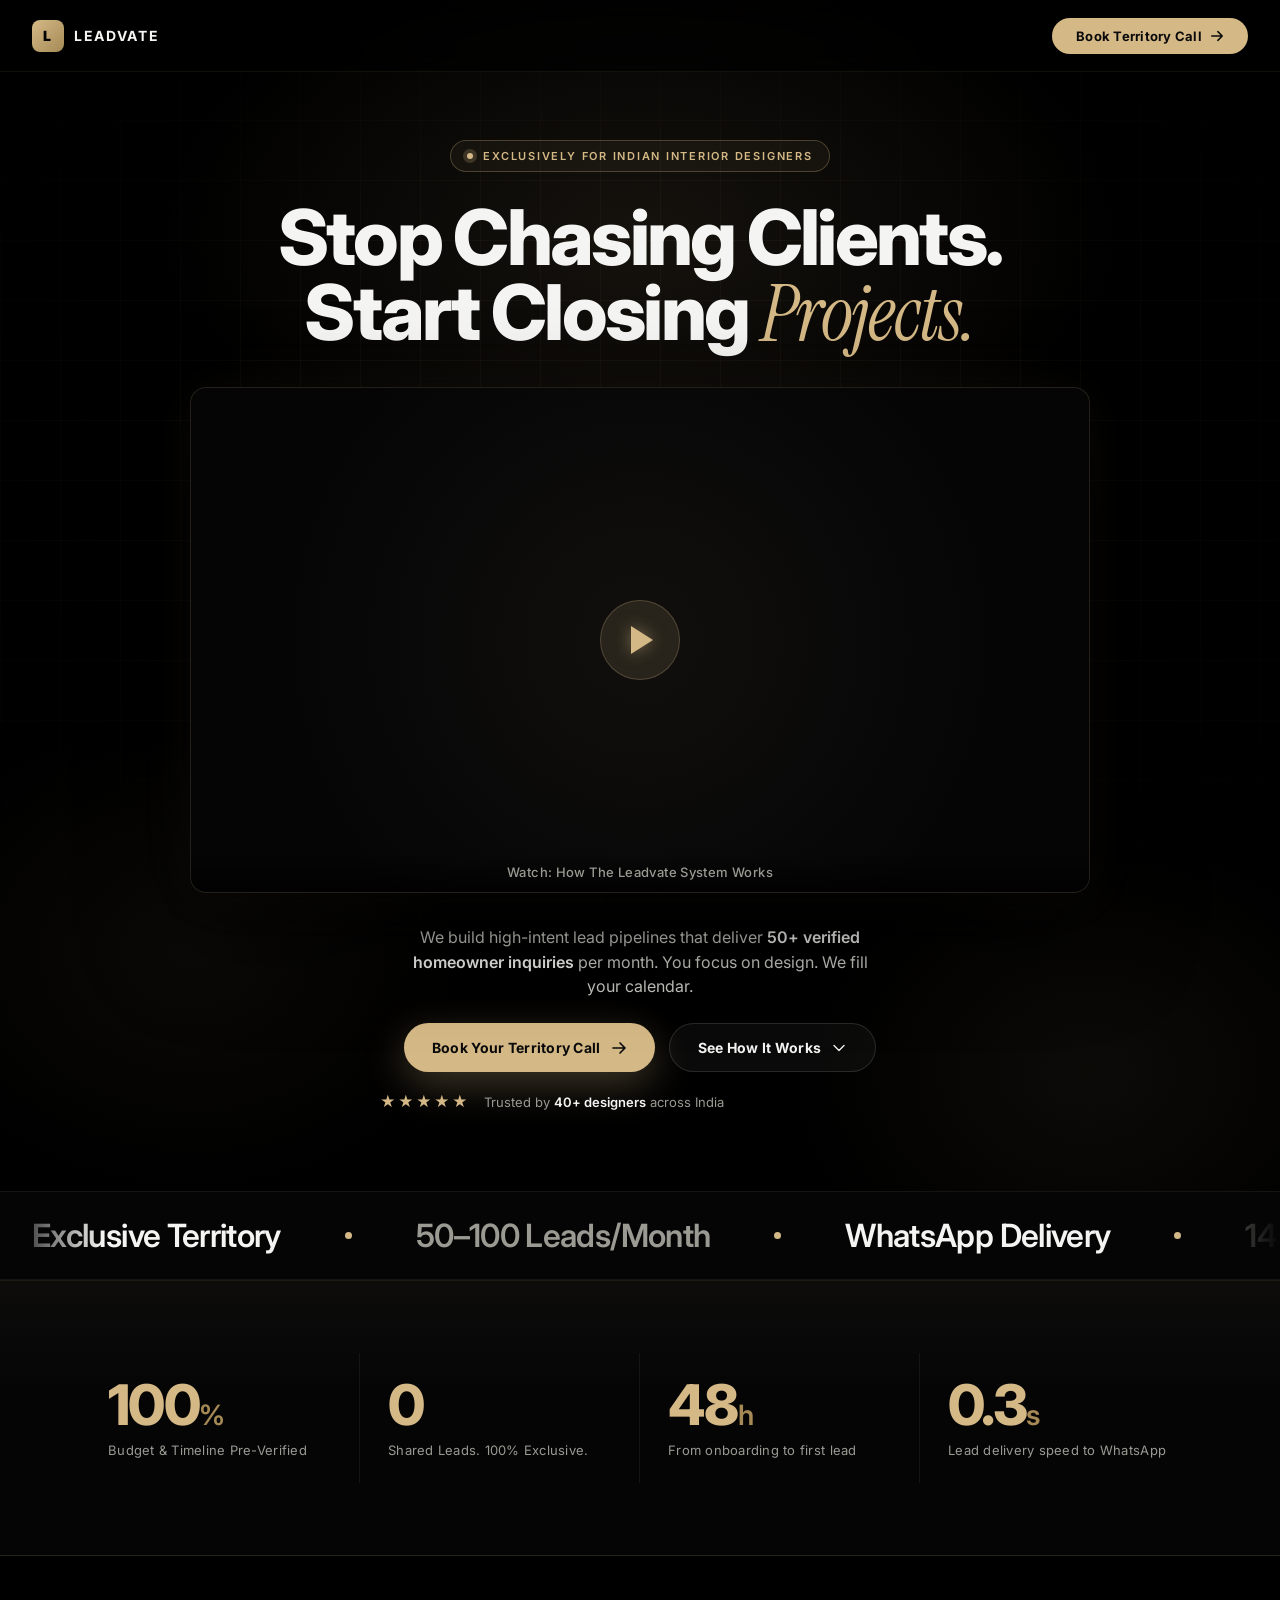
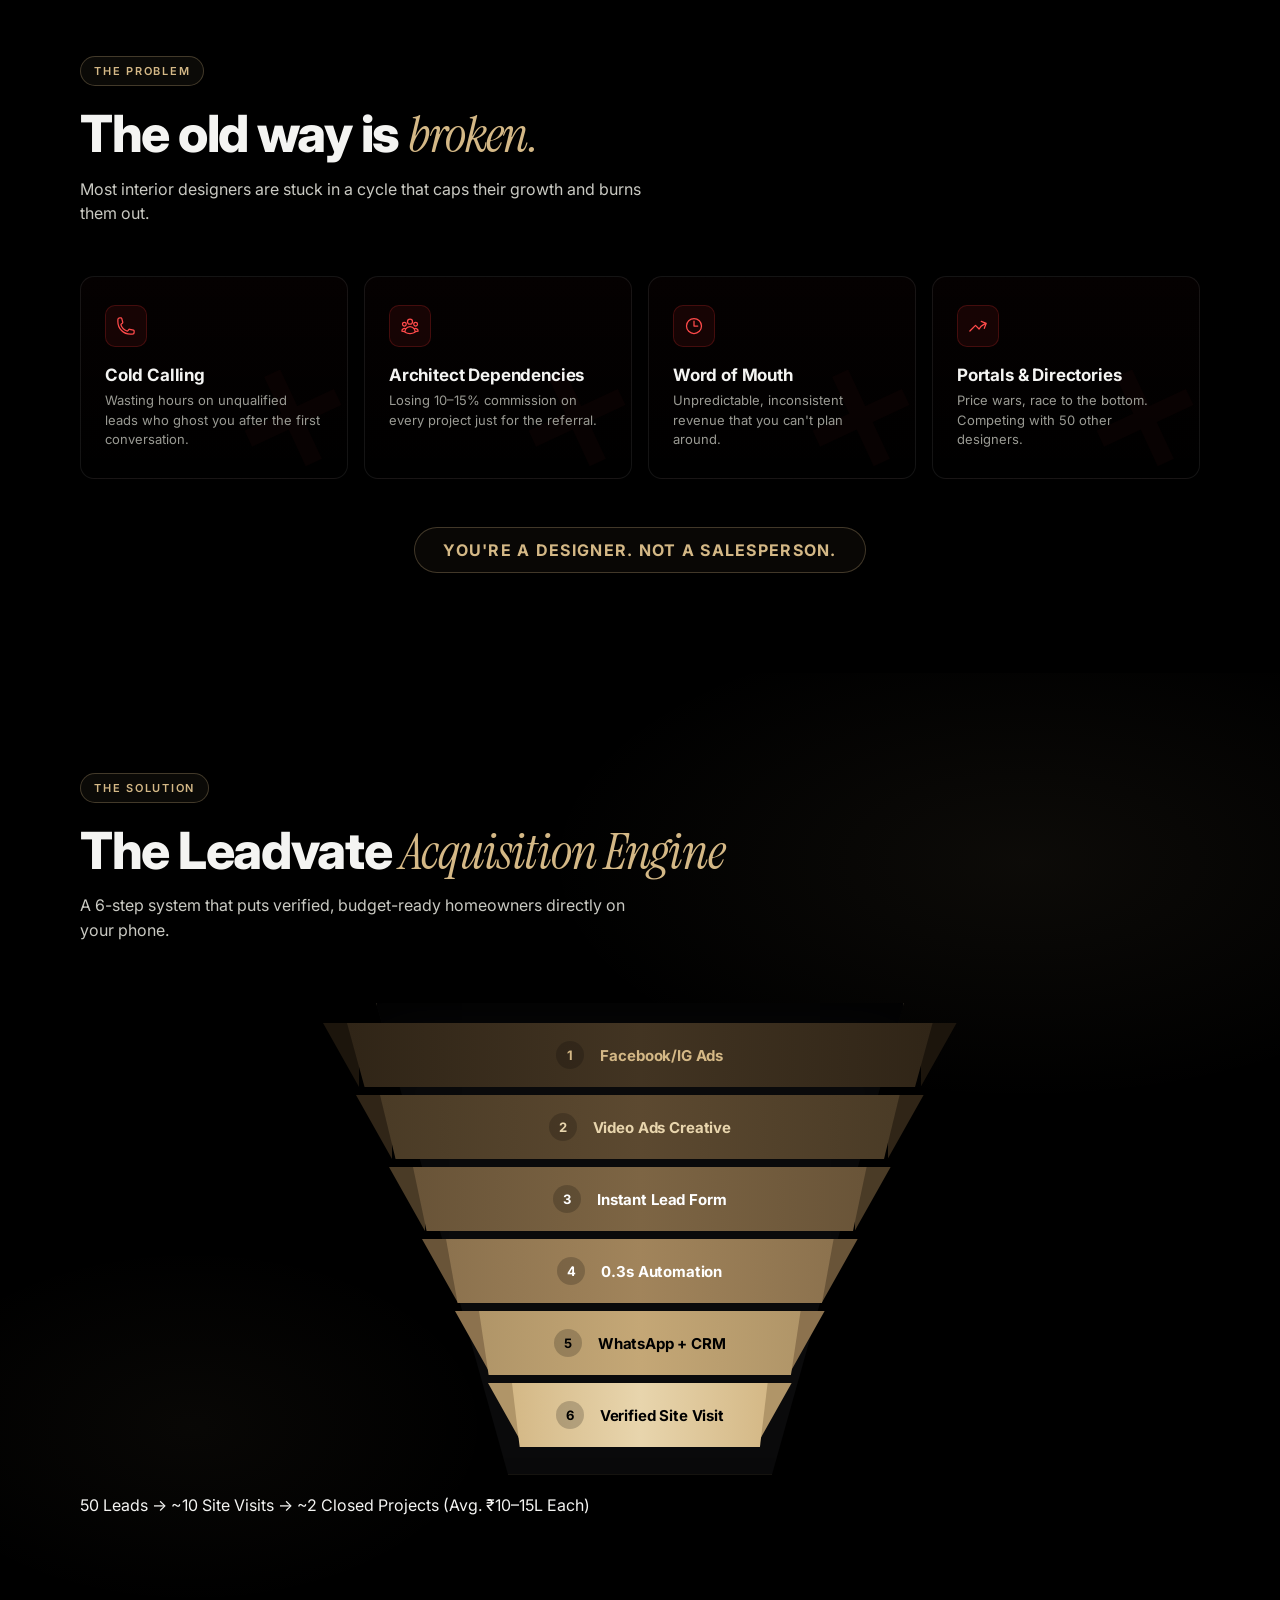
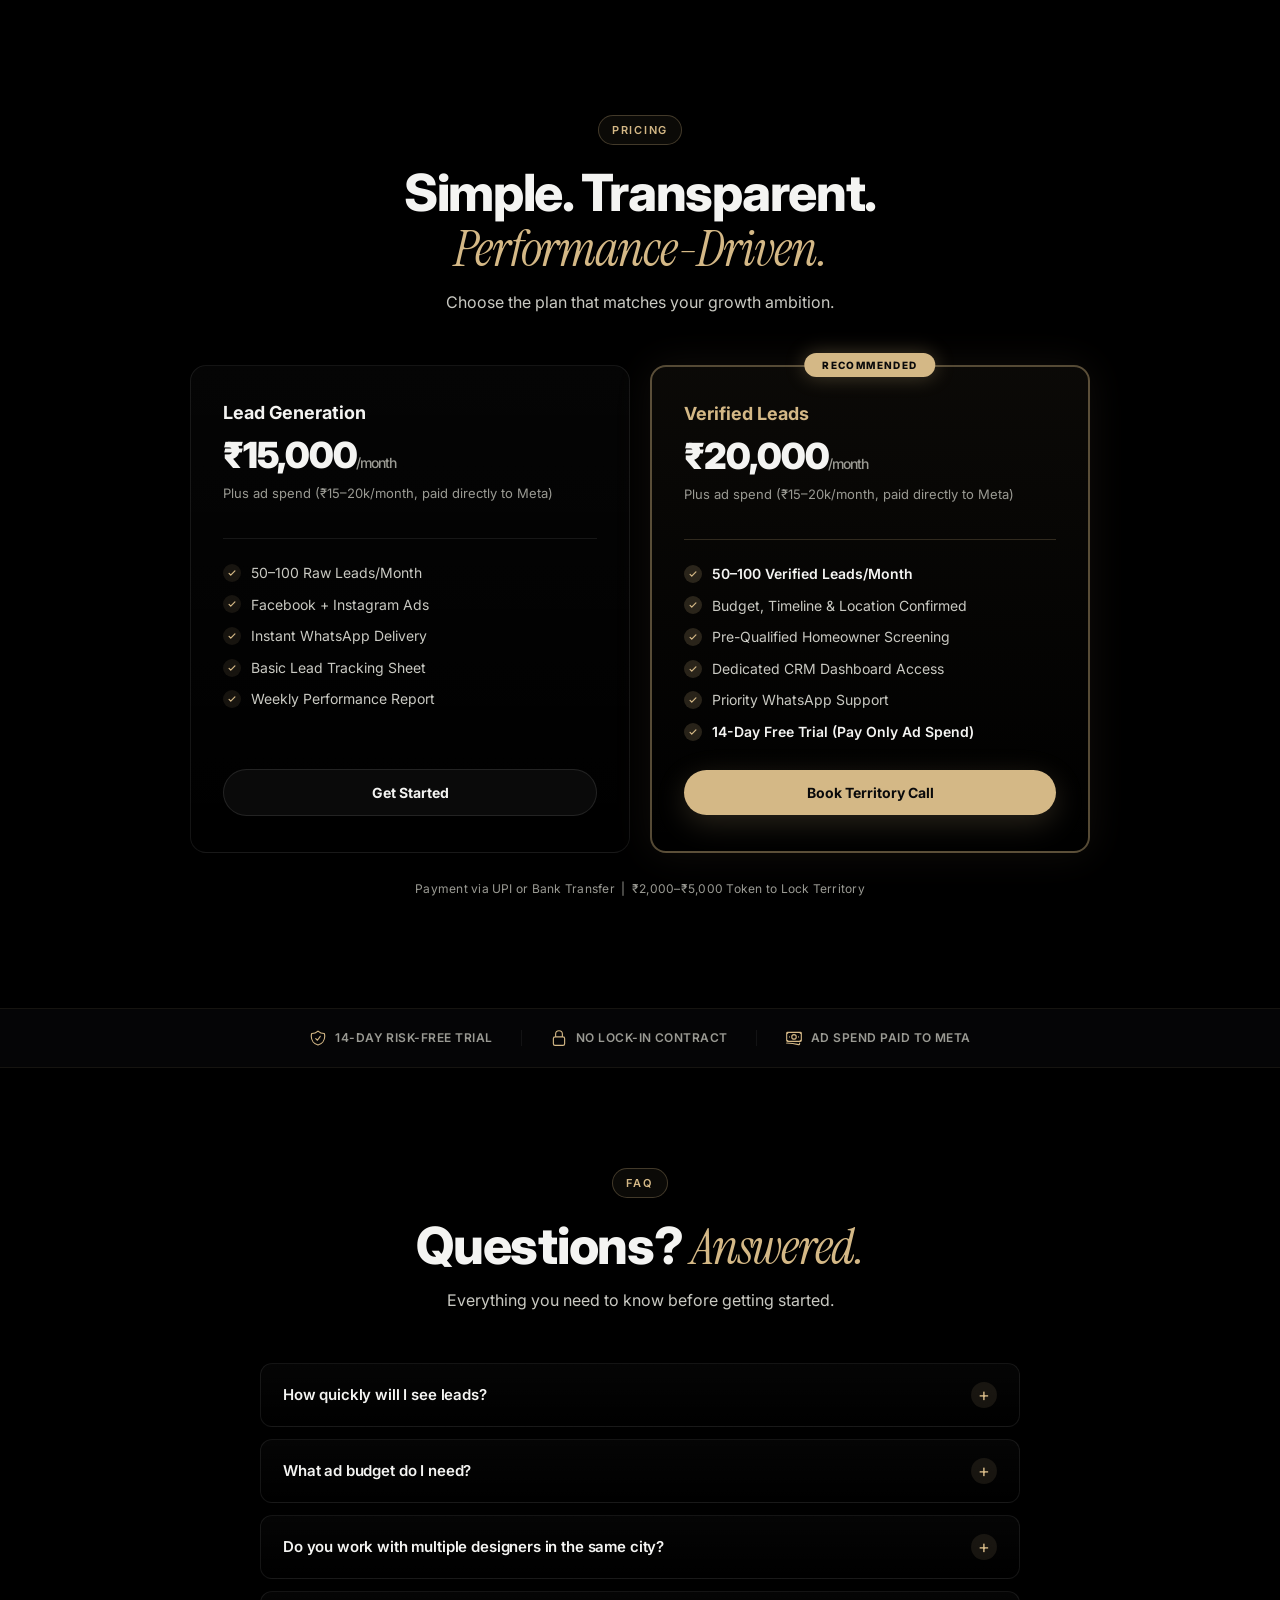
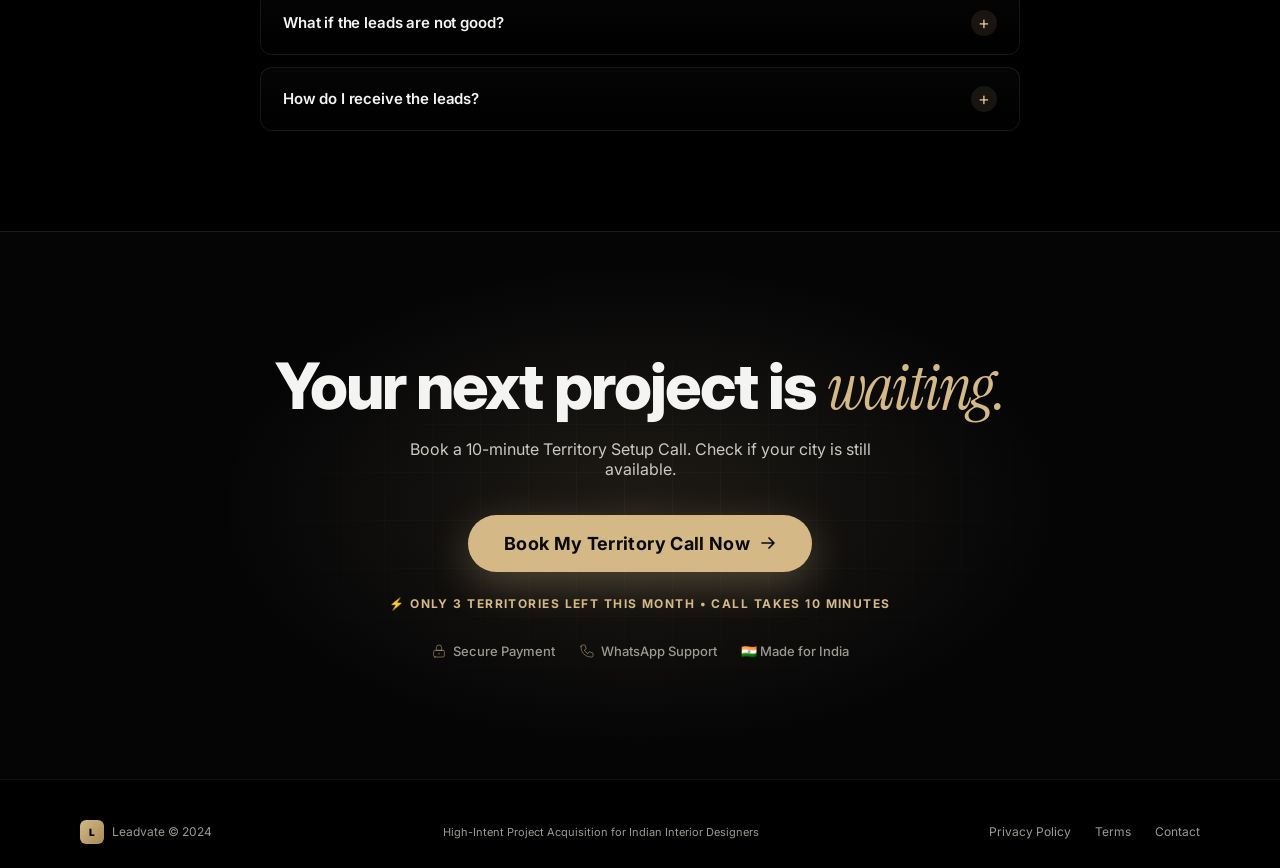
==== commit 6bfcc3a8: "Add files via upload" ====
--- a/index.html
+++ b/index.html
@@ -1,1815 +1,1167 @@
 <!DOCTYPE html>
-<html lang="en">
+<html lang="en" class="scroll-smooth">
 <head>
     <meta charset="UTF-8">
     <meta name="viewport" content="width=device-width, initial-scale=1.0">
-    <title>Post-Construction Cleaning Lead Generation | Leadvate</title>
-    <meta name="description" content="Helping Post-Construction Cleaning Companies Generate More Qualified Commercial Cleaning Opportunities.">
+    <title>Leadvate | Lead Generation for Indian Interior Designers</title>
+    <meta name="description" content="Get 50–100 verified homeowner leads per month. Exclusive territory. 14-day trial.">
+    
+    <!-- Google Fonts -->
     <link rel="preconnect" href="https://fonts.googleapis.com">
     <link rel="preconnect" href="https://fonts.gstatic.com" crossorigin>
-    <link href="https://fonts.googleapis.com/css2?family=Inter:wght@400;500;600&family=Poppins:wght@600;700;800&display=swap" rel="stylesheet">
+    <link href="https://fonts.googleapis.com/css2?family=Inter:wght@400;500;600;700;800;900&family=Instrument+Serif:ital@0;1&display=swap" rel="stylesheet">
+
     <style>
-        :root {
-            --primary: #0F172A; /* Slate 900 */
-            --accent: #2563EB; /* Blue 600 */
-            --accent-hover: #1D4ED8; /* Blue 700 */
-            --bg-base: #F8FAFC; /* Slate 50 */
-            --text-main: #334155; /* Slate 700 */
-            --text-light: #64748B; /* Slate 500 */
-            --white: #FFFFFF;
-            
-            --font-heading: 'Poppins', sans-serif;
-            --font-body: 'Inter', sans-serif;
-            
-            --container: 1200px;
-            --radius: 12px;
-            --shadow-sm: 0 1px 2px 0 rgb(0 0 0 / 0.05);
-            --shadow: 0 4px 6px -1px rgb(0 0 0 / 0.1), 0 2px 4px -2px rgb(0 0 0 / 0.1);
-            --shadow-lg: 0 10px 15px -3px rgb(0 0 0 / 0.1), 0 4px 6px -4px rgb(0 0 0 / 0.1);
-        }
-
-        * { margin: 0; padding: 0; box-sizing: border-box; }
-        
-        body {
-            font-family: var(--font-body);
-            background-color: var(--bg-base);
-            background-image: radial-gradient(rgba(15, 23, 42, 0.08) 1.5px, transparent 1.5px);
-            background-size: 32px 32px;
-            color: var(--text-main);
-            line-height: 1.6;
-            -webkit-font-smoothing: antialiased;
-        }
-
-        .container {
-            max-width: var(--container);
-            margin: 0 auto;
-            padding: 0 1.5rem;
-        }
-
-        h1, h2, h3, h4 {
-            font-family: var(--font-heading);
-            color: var(--primary);
-            line-height: 1.2;
-        }
-
-        /* Nav */
-        header {
-            background: var(--white);
-            border-bottom: 1px solid #E2E8F0;
-            padding: 0.15rem 0;
-            position: sticky;
-            top: 0;
-            z-index: 100;
-        }
-        nav {
-            display: flex;
-            justify-content: space-between;
-            align-items: center;
-        }
-        .logo-link {
-            display: flex;
-            align-items: center;
-            text-decoration: none;
-            transition: opacity 0.2s;
-        }
-        .logo-link:hover { opacity: 0.9; }
-        .logo-img {
-            height: 100px;
-            width: auto;
-            border-radius: 4px;
-        }
-        
-        .nav-links {
-            display: flex;
-            gap: 2rem;
-            align-items: center;
-        }
-        .nav-links a {
-            text-decoration: none;
-            color: var(--text-main);
-            font-weight: 500;
-            transition: color 0.2s;
-            font-size: 1rem;
-        }
-        .nav-links a:hover {
-            color: var(--accent);
-        }
-        @media (max-width: 768px) {
-            .nav-links { display: none !important; }
-        }
-        
-        .btn {
-            display: inline-flex;
-            align-items: center;
-            justify-content: center;
-            padding: 0.875rem 2rem;
-            font-weight: 600;
-            border-radius: 8px;
-            text-decoration: none;
-            transition: all 0.2s;
-            font-family: var(--font-body);
-            cursor: pointer;
-            border: none;
-        }
-        .btn-primary {
-            background: var(--accent);
-            color: var(--white);
-            box-shadow: var(--shadow);
-        }
-        .btn-primary:hover {
-            background: var(--accent-hover);
-            transform: translateY(-2px);
-            box-shadow: var(--shadow-lg);
-        }
-        .btn-outline {
-            background: transparent;
-            color: var(--primary);
-            border: 2px solid var(--primary);
-        }
-        .btn-outline:hover {
-            border-color: var(--primary);
-            background: #F8FAFC;
-        }
-        .btn-white-outline {
-            background: transparent;
-            color: var(--white);
-            border: 2px solid var(--white);
-        }
-        .btn-white-outline:hover {
-            background: var(--white);
-            color: var(--primary);
-        }
-
-        /* 1. HERO SECTION */
-        .hero {
-            padding: 7rem 0 9rem;
-            text-align: center;
-            background-color: var(--accent);
-            background-image: 
-                radial-gradient(circle at 50% 0%, rgba(255,255,255,0.15) 0%, transparent 70%),
-                radial-gradient(rgba(255, 255, 255, 0.2) 1.5px, transparent 1.5px);
-            background-size: 100% 100%, 32px 32px;
-            position: relative;
-            color: var(--white);
-        }
-        .hero-badge {
-            display: inline-block;
-            padding: 0.5rem 1rem;
-            background: rgba(255, 255, 255, 0.15);
-            color: var(--white);
-            border: 1px solid rgba(255, 255, 255, 0.2);
-            backdrop-filter: blur(10px);
-            border-radius: 999px;
-            font-size: 0.875rem;
-            font-weight: 600;
-            margin-bottom: 1.5rem;
-            letter-spacing: 0.5px;
-        }
-        .hero h1 {
-            color: var(--white);
-            font-size: clamp(2.5rem, 5vw, 4.5rem);
-            max-width: 950px;
-            margin: 0 auto 1.5rem;
-            letter-spacing: -1px;
-            text-shadow: 0 2px 4px rgba(0,0,0,0.1);
-        }
-        .hero p {
-            font-size: 1.25rem;
-            color: rgba(255, 255, 255, 0.9);
-            max-width: 750px;
-            margin: 0 auto 2.5rem;
-        }
-        .hero-cta-group {
-            display: flex;
-            gap: 1rem;
-            justify-content: center;
-            margin-bottom: 3rem;
-        }
-        @media (max-width: 640px) {
-            .hero-cta-group { flex-direction: column; }
-        }
-        .hero-cta-group .btn-primary {
-            background: var(--white);
-            color: var(--accent);
-        }
-        .hero-cta-group .btn-primary:hover {
-            background: var(--bg-base);
-            transform: translateY(-2px);
-        }
-        .hero-cta-group .btn-outline {
-            border-color: rgba(255, 255, 255, 0.4);
-            color: var(--white);
-        }
-        .hero-cta-group .btn-outline:hover {
-            background: rgba(255, 255, 255, 0.1);
-            color: var(--white);
-        }
-        .trust-badges {
-            display: flex;
-            justify-content: center;
-            flex-wrap: wrap;
-            gap: 2rem;
-            color: rgba(255, 255, 255, 0.8);
-            font-size: 0.875rem;
-            font-weight: 500;
-        }
-        .trust-badges span {
-            display: flex;
-            align-items: center;
-            gap: 0.5rem;
-        }
-        .trust-badges svg {
-            width: 20px;
-            height: 20px;
-            color: #34D399;
-        }
-
-        .highlight {
-            background-color: #F59E0B;
-            color: var(--white);
-            padding: 0 0.5rem;
-            border-radius: 4px;
-            display: inline-block;
-            box-shadow: 0 4px 14px 0 rgba(245, 158, 11, 0.39);
-        }
-
-        .black-overlap-box {
-            background-color: #0A0A0A; /* Deep black */
-            border-radius: 16px;
-            padding: 3rem;
-            max-width: 1000px;
-            margin: -6rem auto 4rem; /* Pulls it up into the hero */
-            position: relative;
-            z-index: 10;
-            box-shadow: 0 25px 50px -12px rgba(0, 0, 0, 0.5);
-            text-align: center;
-        }
-
-        /* Video Flat Effect inside Black Box */
-        .video-wrapper {
-            position: relative;
-            width: 100%;
-            aspect-ratio: 16 / 9;
-            border-radius: 8px;
-            background: var(--primary);
-            overflow: hidden;
-            margin-bottom: 2.5rem;
-        }
-        .video-wrapper iframe {
-            position: absolute;
-            top: 0;
-            left: 0;
-            width: 100%;
-            height: 100%;
-            border: none;
-        }
-
-        /* 3D Button */
-        .btn-3d {
-            display: inline-flex;
-            align-items: center;
-            justify-content: center;
-            margin-top: 2.5rem;
-            padding: 1.125rem 2.5rem;
-            font-family: var(--font-heading);
-            font-size: 1.125rem;
-            font-weight: 800;
-            color: var(--white);
-            background: #F59E0B; /* Bright Orange */
-            border: 2px solid var(--primary);
-            border-radius: 12px;
-            text-transform: uppercase;
-            letter-spacing: 0.5px;
-            box-shadow: 0 6px 0 var(--primary);
-            transition: all 0.1s ease;
-            text-decoration: none;
-            cursor: pointer;
-        }
-        .btn-3d:active {
-            transform: translateY(6px);
-            box-shadow: 0 0 0 var(--primary);
-        }
-        .btn-3d:hover {
-            background: #D97706; /* Darker orange hover */
-            transform: translateY(2px);
-            box-shadow: 0 4px 0 var(--primary);
-        }
-
-        /* Bento Grid Redesign - Technical Metric Style */
-        .bento-layout {
-            display: grid;
-            grid-template-columns: repeat(3, 1fr);
-            gap: 1.5rem;
-            grid-auto-rows: 280px;
-        }
-        .bento-large { grid-column: span 2; }
-        @media (max-width: 900px) {
-            .bento-layout { grid-template-columns: 1fr; grid-auto-rows: 240px; }
-            .bento-large { grid-column: span 1; }
-        }
-        .bento-card {
-            position: relative;
-            border-radius: 20px;
-            overflow: hidden;
-            box-shadow: 0 10px 30px -10px rgba(0,0,0,0.1);
-            transition: transform 0.4s cubic-bezier(0.25, 0.8, 0.25, 1), box-shadow 0.4s ease;
-            cursor: pointer;
-            background: linear-gradient(135deg, #1E293B, #0F172A);
-            padding: 2.5rem;
-            display: flex;
-            flex-direction: column;
-            justify-content: space-between;
-            border: 1px solid #334155;
-        }
-        .bento-card:hover {
-            transform: translateY(-8px) scale(1.02);
-            box-shadow: 0 20px 40px -10px rgba(37, 99, 235, 0.3);
-            border: 1px solid rgba(96, 165, 250, 0.5);
-        }
-        .bento-metric {
-            font-size: 4.5rem;
-            color: #60A5FA;
-            font-weight: 900;
-            line-height: 1;
-            margin: 0;
-            text-shadow: 0 0 20px rgba(96, 165, 250, 0.3);
-            font-family: var(--font-heading);
-        }
-        .bento-overlay {
-            position: relative;
-            background: none;
-            padding: 0;
-        }
-        .bento-overlay h3 { color: white; margin-bottom: 0.5rem; font-size: 1.5rem; }
-        .bento-overlay p { color: #94A3B8; margin: 0; font-size: 1rem; line-height: 1.5; }
-
-        /* Animated Services Grid */
-        .services-grid {
-            display: grid;
-            grid-template-columns: repeat(2, 1fr);
-            max-width: 900px;
-            margin: 3rem auto 0 auto;
-            gap: 2rem;
-        }
-        @media (max-width: 900px) { .services-grid { grid-template-columns: 1fr; } }
-        .service-card {
-            background: var(--white);
-            border: 1px solid #E2E8F0;
-            padding: 3rem 2rem;
-            border-radius: 16px;
-            transition: all 0.4s ease;
-            position: relative;
-            overflow: hidden;
-            z-index: 1;
-            box-shadow: 0 4px 6px rgba(0,0,0,0.05);
-            text-align: left;
-            cursor: pointer;
-        }
-        .service-card::before {
-            content: '';
-            position: absolute;
-            top: 0; left: 0; right: 0; bottom: 0;
-            background: linear-gradient(135deg, var(--primary), var(--accent));
-            z-index: -1;
-            transform: translateY(100%);
-            transition: transform 0.5s cubic-bezier(0.19, 1, 0.22, 1);
-        }
-        .service-card:hover {
-            transform: translateY(-10px);
-            box-shadow: 0 20px 25px -5px rgba(0,0,0,0.1);
-        }
-        .service-card:hover::before {
-            transform: translateY(0);
-        }
-        .service-card h4, .service-card p {
-            transition: color 0.3s ease;
-        }
-        .service-card:hover h4, .service-card:hover p {
-            color: white !important;
-        }
-        .service-icon {
-            display: inline-flex;
-            align-items: center;
-            justify-content: center;
-            width: 60px; height: 60px;
-            border-radius: 12px;
-            background: #EFF6FF;
-            color: var(--accent);
-            margin-bottom: 1.5rem;
-            transition: all 0.3s;
-        }
-        .service-card:hover .service-icon {
-            background: rgba(255,255,255,0.2);
-            color: white;
-            transform: scale(1.1);
-        }
-
-
-
-        /* Pen marks */
-        .pen-scribble {
-            position: absolute;
-            color: var(--accent);
-            opacity: 0.15;
-            z-index: 0;
-            pointer-events: none;
-        }
-
-        /* Logo Ticker */
-        .logo-ticker {
-            padding: 2rem 0 4rem;
-            overflow: hidden;
-            background: var(--white);
-            position: relative;
-        }
-        .ticker-track {
-            display: flex;
-            width: calc(200px * 14); /* 7 logos * 2 */
-            animation: scroll 35s linear infinite;
-        }
-        .ticker-track:hover {
-            animation-play-state: paused;
-        }
-        .ticker-item {
-            width: auto;
-            min-width: 300px;
-            padding: 0 2rem;
-            display: flex;
-            align-items: center;
-            justify-content: center;
-            gap: 0.75rem;
-            flex-shrink: 0;
-            opacity: 0.7;
-            transition: all 0.3s ease;
-            color: var(--primary);
-            font-weight: 700;
-            font-size: 1.125rem;
-            text-transform: uppercase;
-            letter-spacing: 0.5px;
-            cursor: default;
-        }
-        .ticker-item:hover {
-            opacity: 1;
-            color: var(--accent);
-            transform: scale(1.02);
-        }
-        .ticker-item svg {
-            width: 24px;
-            height: 24px;
-            color: var(--accent);
-        }
-        @keyframes scroll {
-            0% { transform: translateX(0); }
-            100% { transform: translateX(calc(-300px * 6)); }
-        }
-
-        /* 2. PROBLEM SECTION */
-        .section {
-            padding: 6rem 0;
-            position: relative;
-        }
-        .section-header {
-            text-align: center;
-            margin-bottom: 4rem;
-        }
-        .section-header h2 {
-            font-size: clamp(2rem, 4vw, 3rem);
-            margin-bottom: 1rem;
-        }
-        .section-header p {
-            font-size: 1.125rem;
-            color: var(--text-light);
-            max-width: 650px;
-            margin: 0 auto;
-        }
-        /* Railway Track Timeline */
-        .track-timeline {
-            position: relative;
-            max-width: 800px;
-            margin: 0 auto;
-        }
-        /* The vertical rail line */
-        .track-timeline::before {
-            content: '';
-            position: absolute;
-            left: 28px;
-            top: 0;
-            bottom: 0;
-            width: 4px;
-            background: linear-gradient(to bottom, var(--accent), #60A5FA, #34D399);
-            border-radius: 4px;
-        }
-        /* Sleeper ties across the rail */
-        .track-timeline::after {
-            content: '';
-            position: absolute;
-            left: 16px;
-            top: 0;
-            bottom: 0;
-            width: 28px;
-            background-image: repeating-linear-gradient(
-                0deg,
-                transparent,
-                transparent 18px,
-                #CBD5E1 18px,
-                #CBD5E1 20px
-            );
-            opacity: 0.4;
-            pointer-events: none;
-        }
-
-        .track-station {
-            position: relative;
-            padding-left: 72px;
-            padding-bottom: 2rem;
-            cursor: pointer;
-        }
-        .track-station:last-child {
-            padding-bottom: 0;
-        }
-
-        /* Station dot on the rail */
-        .station-dot {
-            position: absolute;
-            left: 16px;
-            top: 0;
-            width: 28px;
-            height: 28px;
-            border-radius: 50%;
-            background: white;
-            border: 4px solid var(--accent);
-            z-index: 3;
-            transition: all 0.4s ease;
-            box-shadow: 0 0 0 0 rgba(37,99,235,0);
-        }
-        .track-station:hover .station-dot {
-            background: var(--accent);
-            transform: scale(1.3);
-            box-shadow: 0 0 0 8px rgba(37,99,235,0.15);
-        }
-
-        /* Card header area */
-        .track-card {
-            background: white;
-            border: 1px solid #E2E8F0;
-            border-radius: 16px;
-            padding: 2rem 2.5rem;
-            box-shadow: 0 4px 6px rgba(0,0,0,0.04);
-            transition: all 0.4s cubic-bezier(0.25, 1, 0.5, 1);
-            overflow: hidden;
-        }
-        .track-station:hover .track-card {
-            border-color: var(--accent);
-            box-shadow: 0 12px 30px -8px rgba(37,99,235,0.2);
-            transform: translateX(8px);
-        }
-
-        .track-card-header {
-            display: flex;
-            align-items: center;
-            gap: 1.25rem;
-        }
-        .track-icon {
-            width: 52px;
-            height: 52px;
-            min-width: 52px;
-            background: #EFF6FF;
-            color: var(--accent);
-            border-radius: 14px;
-            display: flex;
-            align-items: center;
-            justify-content: center;
-            transition: all 0.3s;
-        }
-        .track-station:hover .track-icon {
-            background: var(--accent);
-            color: white;
-            transform: rotate(-8deg) scale(1.1);
-        }
-        .track-card-header h3 {
-            font-size: 1.35rem;
-            margin: 0;
-            color: var(--primary);
-        }
-        .track-card-header p {
-            color: var(--text-light);
-            margin: 0.35rem 0 0;
-            font-size: 0.95rem;
-        }
-
-        /* Expandable detail panel */
-        .track-details {
-            max-height: 0;
-            opacity: 0;
-            overflow: hidden;
-            transition: max-height 0.5s cubic-bezier(0.25, 1, 0.5, 1), opacity 0.4s ease, margin 0.4s ease;
-            margin-top: 0;
-        }
-        .track-station:hover .track-details {
-            max-height: 300px;
-            opacity: 1;
-            margin-top: 1.5rem;
-        }
-
-        .track-detail-item {
-            display: flex;
-            align-items: flex-start;
-            gap: 0.75rem;
-            padding: 0.6rem 0;
-            border-bottom: 1px dashed #E2E8F0;
-            opacity: 0;
-            transform: translateX(-12px);
-            transition: all 0.3s ease;
-        }
-        .track-detail-item:last-child { border-bottom: none; }
-        .track-station:hover .track-detail-item {
-            opacity: 1;
-            transform: translateX(0);
-        }
-        .track-station:hover .track-detail-item:nth-child(1) { transition-delay: 0.1s; }
-        .track-station:hover .track-detail-item:nth-child(2) { transition-delay: 0.2s; }
-        .track-station:hover .track-detail-item:nth-child(3) { transition-delay: 0.3s; }
-        .track-station:hover .track-detail-item:nth-child(4) { transition-delay: 0.4s; }
-
-        .detail-bullet {
-            width: 22px;
-            height: 22px;
-            min-width: 22px;
-            border-radius: 50%;
-            background: #EFF6FF;
-            color: var(--accent);
-            display: flex;
-            align-items: center;
-            justify-content: center;
-            margin-top: 2px;
-        }
-        .detail-bullet svg { width: 12px; height: 12px; }
-        .track-detail-item span {
-            font-size: 0.95rem;
-            color: var(--text-light);
-            line-height: 1.5;
-        }
-        .track-detail-item strong {
-            color: var(--primary);
-        }
-
-        @media (max-width: 768px) {
-            .track-timeline::before { left: 18px; }
-            .track-timeline::after { left: 6px; }
-            .station-dot { left: 6px; }
-            .track-station { padding-left: 52px; }
-        }
-
-        /* 3. SOLUTION SECTION */
-        .solution-section {
-            background-color: var(--primary);
-            background-image: radial-gradient(rgba(255, 255, 255, 0.08) 1.5px, transparent 1.5px);
-            background-size: 32px 32px;
-            color: var(--white);
-            padding: 8rem 0;
-        }
-        .solution-section .section-header h2 {
-            color: var(--white);
-        }
-        .solution-grid {
-            display: grid;
-            grid-template-columns: 1fr 1fr;
-            gap: 4rem;
-            align-items: center;
-        }
-        @media (max-width: 768px) {
-            .solution-grid { grid-template-columns: 1fr; }
-        }
-        .solution-list {
-            list-style: none;
-        }
-        .solution-list li {
-            display: flex;
-            align-items: flex-start;
-            gap: 1rem;
-            margin-bottom: 2rem;
-        }
-        .solution-check {
-            background: rgba(37, 99, 235, 0.2);
-            color: #60A5FA;
-            padding: 6px;
-            border-radius: 50%;
-            display: flex;
-            flex-shrink: 0;
-            margin-top: 2px;
-        }
-        .solution-content h4 {
-            color: var(--white);
-            font-size: 1.25rem;
-            margin-bottom: 0.5rem;
-        }
-        .solution-content p {
-            color: #94A3B8;
-        }
-        .solution-image {
-            background: #1E293B;
-            border-radius: var(--radius);
-            border: 1px solid #334155;
-            aspect-ratio: 4/3;
-            display: flex;
-            align-items: center;
-            justify-content: center;
-            color: #64748B;
-            box-shadow: 0 20px 25px -5px rgb(0 0 0 / 0.3);
-        }
-
-        /* 4. BENEFITS SECTION */
-        .benefits-grid {
-            display: grid;
-            grid-template-columns: repeat(3, 1fr);
-            gap: 2rem;
-        }
-        @media (max-width: 900px) {
-            .benefits-grid { grid-template-columns: repeat(2, 1fr); }
-        }
-        @media (max-width: 600px) {
-            .benefits-grid { grid-template-columns: 1fr; }
-        }
-        .benefit-card {
-            text-align: center;
-            padding: 2rem;
-            background: var(--white);
-            border-radius: var(--radius);
-            border: 1px solid #E2E8F0;
-        }
-        .benefit-icon {
-            width: 64px;
-            height: 64px;
-            background: #EFF6FF;
-            color: var(--accent);
-            border-radius: 50%;
-            display: flex;
-            align-items: center;
-            justify-content: center;
-            margin: 0 auto 1.5rem;
-        }
-        .benefit-card h3 {
-            font-size: 1.25rem;
-            margin-bottom: 1rem;
-        }
-        .benefit-card p {
-            color: var(--text-light);
-        }
-
-        /* 5. PROCESS SECTION */
-        .process-section {
-            background: var(--white);
-            overflow: hidden; /* Prevents spider-web from making page too wide */
-        }
-        .process-grid {
-            display: grid;
-            grid-template-columns: repeat(3, 1fr);
-            gap: 2rem;
-            position: relative;
-        }
-        @media (max-width: 768px) {
-            .process-grid { grid-template-columns: 1fr; }
-        }
-        
-        .process-step {
-            position: relative;
-            height: 380px; /* Gives the hit boxes a stable boundary */
-            z-index: 1;
-        }
-        
-        /* The stable hit box approach */
-        .step-visual {
-            position: absolute;
-            top: 0; left: 0; right: 0; bottom: 0;
-            background: var(--bg-base);
-            padding: 3rem 2rem;
-            border-radius: var(--radius);
-            text-align: center;
-            border: 1px solid #E2E8F0;
-            transition: all 0.5s cubic-bezier(0.25, 1, 0.5, 1);
-            z-index: 2;
-        }
-        
-        /* The Hardware-Accelerated Zero-Lag Hover Effect */
-        @media (min-width: 769px) {
-            /* Dim other cards */
-            .process-grid:hover .process-step:not(:hover) .step-visual {
-                opacity: 0;
-                transform: scale(0.9);
-                pointer-events: none;
-            }
-            
-            /* Bring hovered card wrapper to front so visual stays on top */
-            .process-step:hover {
-                z-index: 20;
-            }
-
-            /* Expand and center Left Card */
-            .process-step:first-child:hover .step-visual {
-                transform: translateX(calc(100% + 2rem)) scale(1.1);
-                box-shadow: 0 30px 60px -10px rgba(37,99,235,0.25);
-                border-color: var(--accent);
-                background: white;
-            }
-            /* Expand Middle Card */
-            .process-step:nth-child(2):hover .step-visual {
-                transform: scale(1.1);
-                box-shadow: 0 30px 60px -10px rgba(37,99,235,0.25);
-                border-color: var(--accent);
-                background: white;
-            }
-            /* Expand and center Right Card */
-            .process-step:last-child:hover .step-visual {
-                transform: translateX(calc(-100% - 2rem)) scale(1.1);
-                box-shadow: 0 30px 60px -10px rgba(37,99,235,0.25);
-                border-color: var(--accent);
-                background: white;
-            }
-        }
-
-        .step-number {
-            width: 48px;
-            height: 48px;
-            background: var(--accent);
-            color: var(--white);
-            font-family: var(--font-heading);
-            font-weight: 700;
-            border-radius: 50%;
-            display: flex;
-            align-items: center;
-            justify-content: center;
-            margin: 0 auto 1.5rem;
-            font-size: 1.25rem;
-            position: relative;
-            z-index: 5;
-            transition: transform 0.4s ease;
-        }
-        .process-step:hover .step-number {
-            transform: scale(1.2);
-            box-shadow: 0 0 20px rgba(37,99,235,0.4);
-        }
-        .process-step h3 {
-            font-size: 1.5rem;
-            margin-bottom: 1rem;
-            position: relative;
-            z-index: 5;
-        }
-        .process-step p {
-            color: var(--text-light);
-            position: relative;
-            z-index: 5;
-        }
-
-        /* Giant Spider Web Animation */
-        .spider-web {
-            position: absolute;
-            top: 50%; left: 50%;
-            width: 800px; height: 800px;
-            transform: translate(-50%, -50%) scale(0) rotate(-90deg);
-            pointer-events: none;
-            opacity: 0;
-            transition: all 0.8s cubic-bezier(0.34, 1.56, 0.64, 1);
-            z-index: 0;
-            color: var(--accent);
-        }
-        .process-step:hover .spider-web {
-            transform: translate(-50%, -50%) scale(1) rotate(0deg);
-            opacity: 0.12;
-        }
-        
-        /* Spider Web Text Pointers */
-        .web-pointer {
-            position: absolute;
-            background: white;
-            padding: 0.5rem 1rem;
-            border-radius: 20px;
-            font-size: 0.875rem;
-            font-weight: 600;
-            color: var(--primary);
-            border: 1px solid var(--accent);
-            box-shadow: 0 4px 10px rgba(0,0,0,0.1);
-            opacity: 0;
-            transform: scale(0);
-            transition: all 0.6s cubic-bezier(0.34, 1.56, 0.64, 1);
-            transition-delay: 0.2s;
-            z-index: 20;
-            white-space: nowrap;
-            pointer-events: none;
-        }
-        .process-step:hover .web-pointer {
-            opacity: 1;
-            transform: scale(1);
-        }
-        .wp-1 { top: -20px; left: -80px; }
-        .wp-2 { top: -20px; right: -80px; }
-        .wp-3 { bottom: -20px; left: -80px; }
-        .wp-4 { bottom: -20px; right: -80px; }
-
-        /* CLIENT RESULTS SECTION - SCATTER LAYOUT */
-        .client-results-section {
-            background-color: #f8fafc;
-            padding: 8rem 0;
-            overflow: hidden;
-            position: relative;
-        }
-        .client-results-scatter {
-            display: flex;
-            flex-wrap: wrap;
-            justify-content: center;
-            align-items: center;
-            gap: 2rem;
-            margin: 4rem auto 0;
-            max-width: 1200px;
-            padding: 2rem;
-            position: relative;
-        }
-        .scatter-card {
-            background: white;
-            padding: 1.25rem 1.25rem 2.5rem 1.25rem; /* Polaroid feel */
-            border-radius: 8px;
-            box-shadow: 0 15px 35px -5px rgba(0,0,0,0.15), 0 5px 15px -5px rgba(0,0,0,0.1);
-            width: calc(50% - 2rem);
-            max-width: 550px;
-            transition: all 0.5s cubic-bezier(0.25, 1, 0.5, 1);
-            cursor: pointer;
-            position: relative;
-        }
-        /* Random rotations */
-        .scatter-card:nth-child(1) { transform: rotate(-4deg) translateY(10px) translateX(20px); z-index: 2; }
-        .scatter-card:nth-child(2) { transform: rotate(5deg) translateY(-20px) translateX(-10px); z-index: 1; }
-        .scatter-card:nth-child(3) { transform: rotate(3deg) translateY(15px) translateX(15px); z-index: 1; margin-top: -20px; }
-        .scatter-card:nth-child(4) { transform: rotate(-6deg) translateY(-10px) translateX(-20px); z-index: 2; margin-top: -30px; }
-        
-        .scatter-card:hover {
-            transform: scale(1.08) rotate(0deg) translateY(-10px) translateX(0) !important;
-            z-index: 10;
-            box-shadow: 0 30px 60px -12px rgba(0,0,0,0.25);
-        }
-        .scatter-img {
-            width: 100%;
-            border-radius: 4px;
-            display: block;
-            border: 1px solid #e2e8f0;
-        }
-        .scatter-title {
-            text-align: center;
-            font-family: var(--font-heading);
-            font-size: 1.4rem;
-            color: var(--primary);
-            font-weight: 800;
-            margin-top: 1.5rem;
-            margin-bottom: 0;
-            letter-spacing: -0.5px;
-        }
-        @media (max-width: 768px) {
-            .scatter-card { 
-                width: 100%; 
-                max-width: 100%;
-                transform: none !important; 
-                margin: 0 0 2rem 0 !important; 
-            }
-            .scatter-card:hover { transform: translateY(-5px) !important; }
-            .client-results-scatter { padding: 1rem; }
-        }
-
-        /* 6. SOCIAL PROOF SECTION */
-        .proof-section {
-            background-color: #0A100D; /* dark greenish black */
-            padding: 8rem 0;
-            color: white;
-        }
-        .proof-section h2, .proof-section p {
-            color: white !important;
-        }
-        .proof-grid {
-            display: grid;
-            grid-template-columns: repeat(2, 1fr);
-            gap: 2rem;
-            max-width: 1100px;
-            margin: 0 auto;
-        }
-        @media (max-width: 768px) {
-            .proof-grid { grid-template-columns: 1fr; }
-        }
-        .proof-card {
-            background: #ffffff;
-            color: #111827;
-            padding: 2.5rem;
-            border-radius: 12px;
-            box-shadow: 0 10px 25px -5px rgba(0, 0, 0, 0.3);
-            text-align: left;
-            position: relative;
-        }
-        .proof-author-wrapper {
-            display: flex;
-            align-items: center;
-            gap: 1.25rem;
-            margin-bottom: 1.5rem;
-        }
-        .proof-author-avatar {
-            width: 56px;
-            height: 56px;
-            border-radius: 50%;
-            object-fit: cover;
-            border: 2px solid #e2e8f0;
-        }
-        .proof-author-info h4 {
-            font-size: 1.15rem;
-            font-family: 'Inter', sans-serif;
-            font-weight: 700;
-            margin: 0;
-            color: #111827;
-            display: flex;
-            align-items: center;
-            gap: 0.5rem;
-        }
-        .proof-author-meta {
-            font-size: 0.85rem;
-            color: #6b7280;
-            display: flex;
-            align-items: center;
-            gap: 0.5rem;
-            margin-top: 0.35rem;
-            font-weight: 500;
-        }
-        .proof-stars {
-            display: flex;
-            gap: 3px;
-            margin-bottom: 1.25rem;
-        }
-        .proof-star {
-            width: 22px;
-            height: 22px;
-            background: #00B67A; /* Green star bg */
-            color: white;
-            border-radius: 2px;
-            display: flex;
-            align-items: center;
-            justify-content: center;
-        }
-        .proof-star svg {
-            width: 14px;
-            height: 14px;
-            fill: currentColor;
-        }
-        .proof-headline {
-            font-size: 1.25rem;
-            font-family: 'Inter', sans-serif;
-            font-weight: 800;
-            margin-bottom: 1rem;
-            color: #111827;
-            line-height: 1.4;
-        }
-        .proof-text-body {
-            font-size: 1.05rem;
-            line-height: 1.7;
-            color: #374151;
-            font-family: 'Inter', sans-serif;
-        }
-        .proof-highlight {
-            background-color: #FEF08A; /* yellow highlight */
-            padding: 0.1rem 0.3rem;
-            border-radius: 2px;
-            color: #111827;
-            font-weight: 600;
-        }
-
-        /* 7. RISK REVERSAL SECTION */
-        .guarantee-section {
-            background: linear-gradient(135deg, #0F172A, #1E293B);
-            padding: 8rem 0;
-            position: relative;
-            overflow: hidden;
-        }
-        /* Animated glow orb behind the section */
-        .guarantee-section::before {
-            content: '';
-            position: absolute;
-            top: 50%; left: 50%;
-            width: 600px; height: 600px;
-            background: radial-gradient(circle, rgba(37,99,235,0.15) 0%, transparent 70%);
-            transform: translate(-50%, -50%);
-            border-radius: 50%;
-            animation: guaranteePulse 4s ease-in-out infinite;
-        }
-        @keyframes guaranteePulse {
-            0%, 100% { transform: translate(-50%, -50%) scale(1); opacity: 0.6; }
-            50% { transform: translate(-50%, -50%) scale(1.2); opacity: 1; }
-        }
-        /* Dot pattern overlay */
-        .guarantee-section::after {
-            content: '';
-            position: absolute;
-            inset: 0;
-            background-image: radial-gradient(rgba(255,255,255,0.04) 1px, transparent 1px);
-            background-size: 24px 24px;
-            pointer-events: none;
-        }
-
-        .guarantee-box {
-            max-width: 900px;
-            margin: 0 auto;
-            text-align: center;
-            position: relative;
-            z-index: 2;
-        }
-
-        /* Animated Shield */
-        .guarantee-shield {
-            width: 100px;
-            height: 100px;
-            margin: 0 auto 2.5rem;
-            background: linear-gradient(135deg, var(--accent), #60A5FA);
-            border-radius: 50%;
-            display: flex;
-            align-items: center;
-            justify-content: center;
-            box-shadow: 0 0 0 0 rgba(37,99,235,0.4), 0 0 40px rgba(37,99,235,0.3);
-            animation: shieldRing 3s ease-in-out infinite;
-            position: relative;
-        }
-        .guarantee-shield::before {
-            content: '';
-            position: absolute;
-            inset: -6px;
-            border-radius: 50%;
-            border: 2px dashed rgba(96,165,250,0.4);
-            animation: shieldSpin 12s linear infinite;
-        }
-        @keyframes shieldRing {
-            0%, 100% { box-shadow: 0 0 0 0 rgba(37,99,235,0.4), 0 0 40px rgba(37,99,235,0.3); }
-            50% { box-shadow: 0 0 0 16px rgba(37,99,235,0), 0 0 60px rgba(37,99,235,0.5); }
-        }
-        @keyframes shieldSpin {
-            from { transform: rotate(0deg); }
-            to { transform: rotate(360deg); }
-        }
-
-        .guarantee-box h2 {
-            font-size: 2.75rem;
-            color: white;
-            margin-bottom: 1.5rem;
-            line-height: 1.2;
-        }
-        .guarantee-box h2 span {
-            background: linear-gradient(90deg, #60A5FA, #34D399);
-            -webkit-background-clip: text;
-            -webkit-text-fill-color: transparent;
-            background-clip: text;
-        }
-        .guarantee-box > p {
-            font-size: 1.3rem;
-            color: #94A3B8;
-            font-weight: 400;
-            max-width: 700px;
-            margin: 0 auto 3rem;
-            line-height: 1.7;
-        }
-
-        /* Trust pillars under the guarantee */
-        .guarantee-pillars {
-            display: grid;
-            grid-template-columns: repeat(3, 1fr);
-            gap: 1.5rem;
-            max-width: 800px;
-            margin: 0 auto;
-        }
-        @media (max-width: 768px) { .guarantee-pillars { grid-template-columns: 1fr; } }
-        .g-pillar {
-            background: rgba(255,255,255,0.05);
-            border: 1px solid rgba(255,255,255,0.08);
-            border-radius: 16px;
-            padding: 2rem 1.5rem;
-            text-align: center;
-            transition: all 0.3s ease;
-        }
-        .g-pillar:hover {
-            background: rgba(255,255,255,0.08);
-            border-color: rgba(96,165,250,0.3);
-            transform: translateY(-4px);
-        }
-        .g-pillar-icon {
-            width: 48px; height: 48px;
-            margin: 0 auto 1rem;
-            background: rgba(96,165,250,0.15);
-            border-radius: 12px;
-            display: flex;
-            align-items: center;
-            justify-content: center;
-            color: #60A5FA;
-        }
-        .g-pillar h4 {
-            color: white;
-            font-size: 1.1rem;
-            margin-bottom: 0.5rem;
-        }
-        .g-pillar p {
-            color: #94A3B8;
-            font-size: 0.9rem;
-            line-height: 1.5;
-            margin: 0;
-        }
-
-        /* 8. FINAL CTA SECTION */
-        .final-cta {
-            padding: 8rem 0;
-            text-align: center;
-            background-color: var(--primary);
-            background-image: radial-gradient(rgba(255, 255, 255, 0.08) 1.5px, transparent 1.5px);
-            background-size: 32px 32px;
-            color: var(--white);
-        }
-        .final-cta h2 {
-            color: var(--white);
-            font-size: clamp(2.5rem, 5vw, 3.5rem);
-            margin-bottom: 1.5rem;
-            max-width: 800px;
-            margin-left: auto;
-            margin-right: auto;
-        }
-        .final-cta p {
-            color: #94A3B8;
-            font-size: 1.25rem;
-            margin-bottom: 3rem;
-        }
-        .final-cta .btn-primary {
-            background: var(--white);
-            color: var(--primary);
-        }
-        .final-cta .btn-primary:hover {
-            background: #F8FAFC;
-        }
-
-        /* Footer */
-        footer {
-            background: #0B1120;
-            color: #64748B;
-            padding: 3rem 0;
-            text-align: center;
-        }
-        .footer-logo {
-            font-family: var(--font-heading);
-            font-size: 1.5rem;
-            font-weight: 800;
-            color: var(--white);
-            text-decoration: none;
-            margin-bottom: 1rem;
-            display: inline-block;
-        }
+    /* ===== CSS VARIABLES ===== */
+    :root {
+        --accent: #D4B886;
+        --accent-soft: #E8D5AD;
+        --accent-deep: #A68A56;
+        --ink: #000000;
+        --surface: #0a0a0b;
+        --surface-2: #111113;
+        --text: #f4f4f2;
+        --mute: #9a9a93;
+        --line: rgba(212, 184, 134, 0.28);
+        --line-2: rgba(255,255,255,0.08);
+        --sans: 'Inter', Arial, Helvetica, sans-serif;
+        --serif: 'Instrument Serif', Georgia, serif;
+    }
+
+    /* ===== RESET ===== */
+    *, *::before, *::after { box-sizing: border-box; }
+    html { scroll-behavior: smooth; }
+    body { 
+        margin: 0; padding: 0; 
+        background: var(--ink); color: var(--text); 
+        font-family: var(--sans); 
+        -webkit-font-smoothing: antialiased; 
+        overflow-x: hidden;
+    }
+    img { display: block; max-width: 100%; }
+    a { color: inherit; text-decoration: none; }
+
+    /* ===== SCROLLBAR ===== */
+    ::-webkit-scrollbar { width: 6px; }
+    ::-webkit-scrollbar-track { background: #000; }
+    ::-webkit-scrollbar-thumb { background: #1A1A1A; border-radius: 3px; }
+    ::-webkit-scrollbar-thumb:hover { background: var(--accent); }
+    ::selection { background: var(--accent); color: #000; }
+
+    /* ===== NAV ===== */
+    .nav {
+        position: fixed; top: 0; left: 0; right: 0; z-index: 100;
+        padding: 0 32px;
+        display: flex; align-items: center; justify-content: space-between;
+        height: 72px;
+        background: rgba(0,0,0,0.6);
+        backdrop-filter: blur(16px); -webkit-backdrop-filter: blur(16px);
+        border-bottom: 1px solid rgba(212,184,134,0.08);
+        transition: all 0.3s;
+    }
+    .nav-logo {
+        display: flex; align-items: center; gap: 10px;
+        font-weight: 700; letter-spacing: 0.12em; font-size: 14px;
+        color: var(--text); text-transform: uppercase;
+    }
+    .nav-logo-icon {
+        width: 32px; height: 32px; border-radius: 8px;
+        background: linear-gradient(135deg, var(--accent), var(--accent-deep));
+        display: grid; place-items: center;
+        color: #000; font-weight: 900; font-size: 14px;
+    }
+    .nav-cta {
+        display: inline-flex; align-items: center; gap: 8px;
+        padding: 10px 24px;
+        background: var(--accent); color: #0a0a0b;
+        font-weight: 700; font-size: 13px; letter-spacing: 0.02em;
+        border-radius: 999px;
+        transition: transform 0.2s, box-shadow 0.2s;
+        box-shadow: 0 0 0 0 rgba(212,184,134,0.4);
+    }
+    .nav-cta:hover {
+        transform: translateY(-1px);
+        box-shadow: 0 8px 30px rgba(212,184,134,0.3);
+    }
+    .nav-cta svg { width: 14px; height: 14px; }
+    @media (max-width: 600px) {
+        .nav { padding: 0 16px; }
+        .nav-cta { font-size: 11px; padding: 8px 16px; }
+    }
+
+    /* ===== HERO ===== */
+    .hero {
+        position: relative;
+        min-height: 100vh;
+        padding: 140px 32px 80px;
+        display: flex; flex-direction: column;
+        align-items: center; justify-content: center;
+        text-align: center;
+        overflow: hidden; isolation: isolate;
+    }
+    .hero::before {
+        content: ''; position: absolute; inset: 0;
+        background:
+            radial-gradient(800px 500px at 50% 20%, rgba(212,184,134,0.10), transparent 60%),
+            radial-gradient(500px 400px at 15% 80%, rgba(212,184,134,0.05), transparent 60%),
+            radial-gradient(500px 400px at 85% 90%, rgba(212,184,134,0.06), transparent 60%);
+        z-index: -1;
+    }
+    .hero::after {
+        content: ''; position: absolute; inset: 0;
+        background-image:
+            linear-gradient(rgba(212,184,134,0.04) 1px, transparent 1px),
+            linear-gradient(90deg, rgba(212,184,134,0.04) 1px, transparent 1px);
+        background-size: 60px 60px;
+        mask-image: radial-gradient(ellipse 80% 60% at 50% 40%, #000 40%, transparent 80%);
+        -webkit-mask-image: radial-gradient(ellipse 80% 60% at 50% 40%, #000 40%, transparent 80%);
+        z-index: -1;
+    }
+    @media (max-width: 760px) {
+        .hero { padding: 120px 20px 60px; min-height: auto; }
+    }
+
+    /* ===== EYEBROW BADGE ===== */
+    .eyebrow {
+        display: inline-flex; align-items: center; gap: 10px;
+        padding: 8px 16px; border: 1px solid var(--line);
+        border-radius: 999px;
+        font-size: 11px; letter-spacing: 0.16em; text-transform: uppercase;
+        color: var(--accent); background: rgba(212,184,134,0.05);
+        font-weight: 600; margin-bottom: 28px;
+    }
+    .eyebrow .dot {
+        width: 6px; height: 6px; border-radius: 50%;
+        background: var(--accent);
+        box-shadow: 0 0 0 4px rgba(212,184,134,0.2);
+        animation: pulse-dot 2s infinite;
+    }
+    @keyframes pulse-dot { 50% { box-shadow: 0 0 0 8px rgba(212,184,134,0); } }
+
+    /* ===== HERO TITLE ===== */
+    .hero-title {
+        font-weight: 800;
+        font-size: clamp(38px, 6vw, 86px);
+        line-height: 0.98; letter-spacing: -0.035em;
+        margin: 0 0 24px; max-width: 18ch; text-wrap: balance;
+    }
+    .hero-title em {
+        font-family: var(--serif);
+        font-style: italic; font-weight: 400;
+        color: var(--accent); letter-spacing: -0.02em;
+    }
+    .hero-sub {
+        font-size: clamp(16px, 1.5vw, 19px);
+        line-height: 1.55; color: #c9c9c2;
+        max-width: 52ch; margin: 0 0 36px; text-wrap: pretty;
+    }
+    .hero-sub strong { color: var(--text); font-weight: 600; }
+
+    /* ===== BUTTONS ===== */
+    .btn {
+        display: inline-flex; align-items: center; gap: 10px;
+        padding: 15px 28px; font-weight: 700; font-size: 14px;
+        letter-spacing: 0.02em; border-radius: 999px;
+        cursor: pointer; transition: transform 0.2s, box-shadow 0.2s;
+        border: none; white-space: nowrap; text-decoration: none;
+    }
+    .btn-primary {
+        background: var(--accent); color: #0a0a0b;
+        box-shadow: 0 12px 40px rgba(212,184,134,0.3);
+    }
+    .btn-primary:hover {
+        transform: translateY(-2px);
+        box-shadow: 0 18px 50px rgba(212,184,134,0.45);
+    }
+    .btn-ghost {
+        background: rgba(255,255,255,0.04); color: var(--text);
+        border: 1px solid rgba(255,255,255,0.12);
+    }
+    .btn-ghost:hover { border-color: var(--accent); color: var(--accent); }
+    .btn svg { width: 16px; height: 16px; }
+
+    .hero-ctas {
+        display: flex; gap: 14px; flex-wrap: wrap; justify-content: center;
+        margin-bottom: 8px;
+    }
+    .hero-proof {
+        margin-top: 40px;
+        display: flex; align-items: center; gap: 14px;
+        color: var(--mute); font-size: 13px;
+    }
+    .hero-proof .stars { color: var(--accent); letter-spacing: 2px; font-size: 15px; }
+    .hero-proof b { color: var(--text); font-weight: 600; }
+
+    /* ===== VSL VIDEO ===== */
+    .vsl-wrap {
+        width: 100%; max-width: 900px;
+        margin: 48px auto 0;
+        position: relative;
+        border-radius: 16px; overflow: hidden;
+        border: 1px solid rgba(212,184,134,0.15);
+        box-shadow: 0 40px 100px rgba(0,0,0,0.6), 0 0 60px rgba(212,184,134,0.06);
+        aspect-ratio: 16/9;
+        background: #050506;
+        cursor: pointer;
+    }
+    .vsl-wrap::before {
+        content: ''; position: absolute; inset: 0;
+        background: radial-gradient(circle at 50% 50%, rgba(212,184,134,0.06), transparent 70%);
+    }
+    .vsl-play {
+        position: absolute; top: 50%; left: 50%; transform: translate(-50%, -50%);
+        width: 80px; height: 80px; border-radius: 50%;
+        background: rgba(212,184,134,0.12); border: 1px solid rgba(212,184,134,0.25);
+        display: grid; place-items: center;
+        transition: all 0.4s;
+        animation: glow-pulse 2s ease-in-out infinite alternate;
+    }
+    @keyframes glow-pulse {
+        0% { box-shadow: 0 0 20px rgba(212,184,134,0.15); }
+        100% { box-shadow: 0 0 40px rgba(212,184,134,0.3); }
+    }
+    .vsl-wrap:hover .vsl-play {
+        background: rgba(212,184,134,0.2); transform: translate(-50%, -50%) scale(1.08);
+    }
+    .vsl-play-tri {
+        width: 0; height: 0;
+        border-top: 14px solid transparent;
+        border-left: 22px solid var(--accent);
+        border-bottom: 14px solid transparent;
+        margin-left: 4px;
+        filter: drop-shadow(0 0 8px rgba(212,184,134,0.5));
+    }
+    .vsl-label {
+        position: absolute; bottom: 0; left: 0; right: 0;
+        padding: 12px 16px;
+        background: linear-gradient(to top, rgba(0,0,0,0.8), transparent);
+        text-align: center; color: var(--mute); font-size: 13px; font-weight: 500;
+        letter-spacing: 0.03em;
+    }
+
+    /* ===== MARQUEE ===== */
+    .marquee-wrap {
+        padding: 24px 0;
+        background: #050506;
+        border-top: 1px solid rgba(212,184,134,0.08);
+        border-bottom: 1px solid rgba(212,184,134,0.08);
+        overflow: hidden;
+    }
+    .marquee-track {
+        display: flex; gap: 0;
+        animation: marquee-scroll 40s linear infinite;
+        flex-shrink: 0; width: max-content;
+    }
+    .marquee-track:hover { animation-play-state: paused; }
+    @keyframes marquee-scroll {
+        from { transform: translateX(0); }
+        to { transform: translateX(-50%); }
+    }
+    .marquee-item {
+        display: inline-flex; align-items: center; gap: 32px;
+        padding: 0 32px;
+        font-weight: 600; font-size: clamp(20px, 2.5vw, 36px);
+        letter-spacing: -0.02em; white-space: nowrap; color: var(--text);
+    }
+    .marquee-item::after {
+        content: ''; display: inline-block;
+        width: 7px; height: 7px;
+        background: var(--accent); border-radius: 50%; margin-left: 32px;
+    }
+    .marquee-item.alt { color: var(--mute); }
+    .marquee-mask {
+        mask-image: linear-gradient(90deg, transparent 0, #000 8%, #000 92%, transparent 100%);
+        -webkit-mask-image: linear-gradient(90deg, transparent 0, #000 8%, #000 92%, transparent 100%);
+        overflow: hidden;
+    }
+
+    /* ===== SHARED SECTION ===== */
+    .section {
+        position: relative; padding: 100px 32px;
+        isolation: isolate;
+    }
+    .section-wrap { max-width: 1120px; margin: 0 auto; }
+    .section-eyebrow {
+        display: inline-flex; align-items: center; gap: 10px;
+        padding: 7px 13px; border: 1px solid var(--line);
+        border-radius: 999px;
+        font-size: 11px; letter-spacing: 0.16em; text-transform: uppercase;
+        color: var(--accent); background: rgba(212,184,134,0.05);
+        font-weight: 600; margin-bottom: 20px;
+    }
+    .section-title {
+        font-weight: 800;
+        font-size: clamp(30px, 4vw, 52px);
+        line-height: 1.08; letter-spacing: -0.025em;
+        margin: 0 0 14px; max-width: 24ch; text-wrap: balance;
+    }
+    .section-title em {
+        font-family: var(--serif); font-style: italic;
+        font-weight: 400; color: var(--accent);
+    }
+    .section-sub {
+        font-size: 16px; line-height: 1.55; color: #c9c9c2;
+        max-width: 58ch; margin: 0 0 50px; text-wrap: pretty;
+    }
+    @media (max-width: 760px) {
+        .section { padding: 72px 20px; }
+        .section-sub { margin-bottom: 36px; }
+    }
+
+    /* ===== STATS BAND ===== */
+    .stats-band {
+        background:
+            linear-gradient(180deg, rgba(212,184,134,0.04), transparent 40%),
+            #050506;
+        padding: 72px 32px;
+        border-top: 1px solid rgba(212,184,134,0.12);
+        border-bottom: 1px solid rgba(212,184,134,0.12);
+    }
+    .stats-grid {
+        max-width: 1120px; margin: 0 auto;
+        display: grid; grid-template-columns: repeat(4, 1fr);
+        gap: 0;
+    }
+    .stat-item {
+        padding: 24px 28px;
+        border-right: 1px solid rgba(255,255,255,0.06);
+    }
+    .stat-item:last-child { border-right: none; }
+    .stat-num {
+        font-weight: 800;
+        font-size: clamp(36px, 4.5vw, 56px);
+        line-height: 1; letter-spacing: -0.03em;
+        color: var(--accent); margin-bottom: 8px;
+    }
+    .stat-num .unit {
+        font-size: 0.5em; color: var(--accent-deep);
+        font-weight: 600; letter-spacing: -0.01em;
+    }
+    .stat-label {
+        color: var(--mute); font-size: 13px;
+        line-height: 1.4; letter-spacing: 0.02em;
+    }
+    @media (max-width: 860px) {
+        .stats-grid { grid-template-columns: repeat(2, 1fr); }
+        .stat-item { border-right: none; border-bottom: 1px solid rgba(255,255,255,0.06); }
+        .stat-item:nth-last-child(-n+2) { border-bottom: none; }
+    }
+
+    /* ===== PROBLEM CARDS ===== */
+    .problems-grid {
+        display: grid; grid-template-columns: repeat(4, 1fr);
+        gap: 16px; margin-bottom: 48px;
+    }
+    .problem-card {
+        position: relative; overflow: hidden;
+        padding: 28px 24px; border-radius: 14px;
+        border: 1px solid var(--line-2);
+        background: linear-gradient(180deg, rgba(255,50,50,0.02), transparent);
+        transition: border-color 0.3s, transform 0.3s, background 0.3s;
+    }
+    .problem-card:hover {
+        border-color: rgba(255,50,50,0.4);
+        background: linear-gradient(180deg, rgba(255,50,50,0.06), transparent);
+        transform: translateY(-4px);
+    }
+    .problem-card::before {
+        content: '✕';
+        position: absolute; right: -10px; bottom: -40px;
+        font-size: 160px; font-weight: 900;
+        color: rgba(255,50,50,0.03);
+        transform: rotate(20deg) scale(0.8);
+        transition: transform 0.5s cubic-bezier(0.2, 0.8, 0.2, 1), color 0.3s;
+        z-index: 0; pointer-events: none;
+    }
+    .problem-card:hover::before {
+        transform: rotate(0deg) scale(1);
+        color: rgba(255,50,50,0.12);
+    }
+    .problem-icon {
+        position: relative; z-index: 1;
+        width: 42px; height: 42px; border-radius: 10px;
+        background: rgba(255,50,50,0.08); border: 1px solid rgba(255,50,50,0.2);
+        display: grid; place-items: center;
+        color: #ff4a4a; margin-bottom: 18px;
+    }
+    .problem-icon svg { width: 20px; height: 20px; }
+    .problem-card h3 {
+        position: relative; z-index: 1;
+        font-size: 17px; font-weight: 700;
+        letter-spacing: -0.01em; margin: 0 0 6px;
+    }
+    .problem-card p {
+        position: relative; z-index: 1;
+        color: var(--mute); font-size: 13px;
+        line-height: 1.5; margin: 0;
+    }
+    .problem-punchline {
+        text-align: center; margin-top: 12px;
+    }
+    .problem-punchline span {
+        display: inline-flex; align-items: center; gap: 10px;
+        padding: 12px 28px; border: 1px solid var(--line);
+        border-radius: 999px;
+        font-size: 16px; font-weight: 700; color: var(--accent);
+        letter-spacing: 0.08em; text-transform: uppercase;
+        background: rgba(212,184,134,0.04);
+    }
+    @media (max-width: 860px) {
+        .problems-grid { grid-template-columns: repeat(2, 1fr); }
+    }
+    @media (max-width: 560px) {
+        .problems-grid { grid-template-columns: 1fr; }
+    }
+
+    /* ===== PROCESS / ENGINE FUNNEL ===== */
+    .engine-section {
+        background: var(--ink);
+        position: relative;
+        overflow: hidden;
+    }
+    .engine-section::before {
+        content: ''; position: absolute; inset: 0;
+        background:
+            radial-gradient(800px 400px at 80% 20%, rgba(212,184,134,0.06), transparent 60%),
+            radial-gradient(500px 300px at 15% 80%, rgba(212,184,134,0.04), transparent 60%);
+        z-index: -1;
+    }
+    /* ===== 3D RIBBON FUNNEL ===== */
+    .snake-funnel-container {
+        position: relative;
+        max-width: 660px;
+        margin: 60px auto 20px;
+        padding: 20px 0;
+        display: flex; flex-direction: column;
+    }
+    .funnel-cone-bg {
+        position: absolute;
+        top: 0; bottom: 0; left: 10%; right: 10%;
+        background: #0a0a0b;
+        border: 1px solid rgba(212,184,134,0.15);
+        border-top: none;
+        clip-path: polygon(0 0, 100% 0, 75% 100%, 25% 100%);
+        z-index: 0;
+        box-shadow: inset 0 30px 60px rgba(0,0,0,0.9);
+    }
+    .ribbon {
+        width: var(--rw);
+        height: 64px;
+        margin: 0 auto 8px;
+        position: relative;
+        z-index: 2;
+        opacity: 0;
+        transform: translateY(40px) scale(0.95);
+        transition: opacity 0.8s cubic-bezier(0.2, 0.8, 0.2, 1), transform 0.8s cubic-bezier(0.2, 0.8, 0.2, 1);
+        transition-delay: var(--delay);
+        will-change: opacity, transform;
+    }
+    
+    .snake-funnel-container.visible .ribbon {
+        opacity: 1;
+        transform: translateY(0) scale(1);
+    }
+
+    .snake-funnel-container.visible .ribbon:hover {
+        transform: scale(1.04) translateY(-4px);
+        transition-delay: 0s;
+        transition-duration: 0.3s;
+        z-index: 20;
+    }
+
+    .snake-funnel-container.visible .ribbon:hover .r-front {
+        filter: brightness(1.15);
+    }
+    
+    .r-1 { z-index: 10; }
+    .r-2 { z-index: 9; }
+    .r-3 { z-index: 8; }
+    .r-4 { z-index: 7; }
+    .r-5 { z-index: 6; }
+    .r-6 { z-index: 5; }
+
+    .r-front {
+        position: absolute;
+        inset: 0 24px;
+        background: var(--r-grad);
+        clip-path: polygon(0 0, 100% 0, 97% 100%, 3% 100%);
+        z-index: 3;
+        display: flex; align-items: center; justify-content: center; gap: 16px;
+        padding: 0 20px;
+    }
+
+    .r-fold-left, .r-fold-right {
+        position: absolute;
+        top: 0; width: 36px; height: 100%;
+        background: var(--r-fold);
+        z-index: 1;
+    }
+    .r-fold-left {
+        left: 0;
+        clip-path: polygon(0 0, 100% 0, 100% 100%);
+    }
+    .r-fold-right {
+        right: 0;
+        clip-path: polygon(0 0, 100% 0, 0 100%);
+    }
+
+    .r-num {
+        display: flex; align-items: center; justify-content: center;
+        width: 28px; height: 28px; border-radius: 50%;
+        background: rgba(0,0,0,0.2);
+        color: var(--r-text);
+        font-size: 13px; font-weight: 700;
+        flex-shrink: 0;
+    }
+    .r-text {
+        color: var(--r-text);
+        font-size: 15px; font-weight: 700;
+        letter-spacing: -0.01em;
+        white-space: nowrap;
+    }
+
+    @media (max-width: 600px) {
+        .r-text { font-size: 13px; }
+        .ribbon { height: 56px; }
+        .snake-funnel-container { padding: 10px 0; }
+        .funnel-cone-bg { left: 2%; right: 2%; }
+        .r-front { inset: 0 16px; padding: 0 10px; gap: 8px; }
+        .r-fold-left, .r-fold-right { width: 24px; }
+    }
+
+    /* ===== PRICING ===== */
+    .pricing-grid {
+        display: grid; grid-template-columns: repeat(2, 1fr);
+        gap: 20px; max-width: 900px; margin: 0 auto;
+    }
+    .price-card {
+        padding: 36px 32px; border-radius: 16px;
+        border: 1px solid var(--line-2);
+        background: linear-gradient(180deg, rgba(255,255,255,0.02), transparent);
+        display: flex; flex-direction: column;
+        transition: border-color 0.3s;
+    }
+    .price-card:hover { border-color: rgba(212,184,134,0.25); }
+    .price-card.premium {
+        border: 2px solid rgba(212,184,134,0.4);
+        background: linear-gradient(180deg, rgba(212,184,134,0.05), transparent);
+        position: relative;
+        box-shadow: 0 0 40px rgba(212,184,134,0.08);
+    }
+    .price-card.premium:hover { border-color: rgba(212,184,134,0.6); }
+    .price-badge {
+        position: absolute; top: -14px; left: 50%; transform: translateX(-50%);
+        background: var(--accent); color: #0a0a0b;
+        padding: 6px 18px; border-radius: 999px;
+        font-size: 10px; font-weight: 800; letter-spacing: 0.14em;
+        text-transform: uppercase;
+        box-shadow: 0 0 20px rgba(212,184,134,0.3);
+    }
+    .price-header {
+        padding-bottom: 24px; margin-bottom: 24px;
+        border-bottom: 1px solid var(--line-2);
+    }
+    .price-card.premium .price-header { border-color: rgba(212,184,134,0.2); }
+    .price-header h3 {
+        font-size: 18px; font-weight: 700; margin: 0 0 10px;
+    }
+    .price-card.premium .price-header h3 { color: var(--accent); }
+    .price-amount {
+        font-size: 36px; font-weight: 900; letter-spacing: -0.03em;
+    }
+    .price-amount span { font-size: 14px; font-weight: 500; color: var(--mute); }
+    .price-note {
+        font-size: 13px; color: var(--mute); margin-top: 8px;
+    }
+    .price-features {
+        list-style: none; padding: 0; margin: 0 0 28px;
+        display: flex; flex-direction: column; gap: 12px;
+        flex: 1;
+    }
+    .price-features li {
+        display: flex; align-items: center; gap: 10px;
+        font-size: 14px; color: #c9c9c2; line-height: 1.4;
+    }
+    .price-features li .check {
+        width: 18px; height: 18px; border-radius: 50%; flex-shrink: 0;
+        background: rgba(212,184,134,0.1);
+        display: grid; place-items: center;
+    }
+    .price-card.premium .price-features li .check {
+        background: rgba(212,184,134,0.18);
+    }
+    .price-features li .check svg { width: 10px; height: 10px; color: var(--accent); }
+    .price-features li.highlight { color: var(--text); font-weight: 600; }
+    .price-cta {
+        width: 100%; padding: 14px 0; border-radius: 999px;
+        font-weight: 700; font-size: 14px; text-align: center;
+        cursor: pointer; transition: all 0.2s; border: none; display: block;
+    }
+    .price-cta-ghost {
+        background: rgba(255,255,255,0.04);
+        border: 1px solid rgba(255,255,255,0.1);
+        color: var(--text);
+    }
+    .price-cta-ghost:hover { border-color: var(--accent); color: var(--accent); }
+    .price-cta-primary {
+        background: var(--accent); color: #0a0a0b;
+        box-shadow: 0 8px 30px rgba(212,184,134,0.2);
+    }
+    .price-cta-primary:hover {
+        box-shadow: 0 12px 40px rgba(212,184,134,0.35);
+        transform: translateY(-1px);
+    }
+    .price-footer {
+        text-align: center; font-size: 12px; color: var(--mute);
+        margin-top: 28px; letter-spacing: 0.02em;
+    }
+    @media (max-width: 760px) {
+        .pricing-grid { grid-template-columns: 1fr; }
+    }
+
+    /* ===== GUARANTEE BAR ===== */
+    .guarantee-bar {
+        background: #050506;
+        border-top: 1px solid rgba(212,184,134,0.08);
+        border-bottom: 1px solid rgba(212,184,134,0.08);
+        padding: 20px 32px;
+    }
+    .guarantee-inner {
+        max-width: 900px; margin: 0 auto;
+        display: flex; flex-wrap: wrap; justify-content: center;
+        gap: 28px; align-items: center;
+    }
+    .guarantee-item {
+        display: flex; align-items: center; gap: 8px;
+        font-size: 12px; color: var(--mute); font-weight: 600;
+        letter-spacing: 0.04em; text-transform: uppercase;
+    }
+    .guarantee-item svg { width: 18px; height: 18px; color: var(--accent); }
+    .guarantee-sep {
+        width: 1px; height: 16px; background: rgba(255,255,255,0.06);
+    }
+    @media (max-width: 600px) {
+        .guarantee-sep { display: none; }
+        .guarantee-inner { gap: 16px; }
+    }
+
+    /* ===== FAQ ===== */
+    .faq-list {
+        max-width: 760px; margin: 0 auto;
+        display: flex; flex-direction: column; gap: 12px;
+    }
+    .faq-item {
+        border: 1px solid var(--line-2); border-radius: 12px;
+        background: linear-gradient(180deg, rgba(255,255,255,0.02), transparent);
+        overflow: hidden; transition: border-color 0.3s;
+    }
+    .faq-item[open] { border-color: rgba(212,184,134,0.3); }
+    .faq-item summary {
+        list-style: none; padding: 18px 22px;
+        cursor: pointer;
+        display: flex; align-items: center; justify-content: space-between; gap: 16px;
+        font-size: 15px; font-weight: 600; letter-spacing: -0.01em;
+    }
+    .faq-item summary::-webkit-details-marker { display: none; }
+    .faq-item summary::after {
+        content: '+'; flex-shrink: 0;
+        width: 26px; height: 26px; display: grid; place-items: center;
+        border-radius: 50%;
+        background: rgba(212,184,134,0.1); color: var(--accent);
+        font-weight: 400; font-size: 18px; line-height: 1;
+        transition: transform 0.3s, background 0.3s;
+    }
+    .faq-item[open] summary::after {
+        content: '−'; background: var(--accent); color: #0a0a0b;
+        transform: rotate(180deg);
+    }
+    .faq-answer {
+        padding: 0 22px 20px;
+        color: #c9c9c2; font-size: 14px; line-height: 1.6;
+    }
+
+    /* ===== FINAL CTA ===== */
+    .final-cta {
+        position: relative;
+        padding: 120px 32px;
+        background:
+            radial-gradient(700px 400px at 50% 50%, rgba(212,184,134,0.12), transparent 60%),
+            #050506;
+        text-align: center;
+        isolation: isolate;
+        border-top: 1px solid rgba(212,184,134,0.12);
+    }
+    .final-cta::before {
+        content: ''; position: absolute; inset: 0;
+        background-image:
+            linear-gradient(rgba(212,184,134,0.04) 1px, transparent 1px),
+            linear-gradient(90deg, rgba(212,184,134,0.04) 1px, transparent 1px);
+        background-size: 48px 48px;
+        mask-image: radial-gradient(ellipse 50% 50% at 50% 50%, #000, transparent 80%);
+        -webkit-mask-image: radial-gradient(ellipse 50% 50% at 50% 50%, #000, transparent 80%);
+        z-index: -1;
+    }
+    .final-title {
+        font-weight: 800;
+        font-size: clamp(34px, 5vw, 66px);
+        line-height: 1.05; letter-spacing: -0.03em;
+        max-width: 20ch; margin: 0 auto 18px; text-wrap: balance;
+    }
+    .final-title em {
+        font-family: var(--serif); font-style: italic;
+        font-weight: 400; color: var(--accent);
+    }
+    .final-sub {
+        font-size: 16px; color: #c9c9c2;
+        max-width: 50ch; margin: 0 auto 36px;
+    }
+    .final-urgency {
+        margin-top: 24px;
+        font-size: 12px; font-weight: 700; color: var(--accent);
+        letter-spacing: 0.12em; text-transform: uppercase;
+    }
+    .final-trust {
+        display: flex; flex-wrap: wrap; justify-content: center;
+        gap: 24px; margin-top: 32px;
+        font-size: 13px; color: var(--mute); font-weight: 500;
+    }
+    .final-trust span { display: flex; align-items: center; gap: 6px; }
+    .final-trust svg { width: 16px; height: 16px; color: rgba(212,184,134,0.5); }
+    @media (max-width: 760px) {
+        .final-cta { padding: 80px 20px; }
+    }
+
+    /* ===== FOOTER ===== */
+    .footer {
+        background: #000; padding: 40px 32px 24px;
+        border-top: 1px solid rgba(212,184,134,0.08);
+    }
+    .footer-inner {
+        max-width: 1120px; margin: 0 auto;
+        display: flex; flex-wrap: wrap; justify-content: space-between;
+        align-items: center; gap: 16px;
+        font-size: 12px; color: var(--mute);
+    }
+    .footer-brand {
+        display: flex; align-items: center; gap: 8px;
+    }
+    .footer-brand-icon {
+        width: 24px; height: 24px; border-radius: 6px;
+        background: linear-gradient(135deg, var(--accent), var(--accent-deep));
+        display: grid; place-items: center;
+        color: #000; font-weight: 900; font-size: 10px;
+    }
+    .footer-links { display: flex; gap: 24px; }
+    .footer-links a { transition: color 0.2s; }
+    .footer-links a:hover { color: var(--accent); }
+
+    /* ===== ANIMATIONS ===== */
+    .fade-up {
+        opacity: 0; transform: translateY(24px);
+        transition: opacity 0.7s ease, transform 0.7s cubic-bezier(0.2,0.8,0.2,1);
+    }
+    .fade-up.visible { opacity: 1; transform: none; }
+    .fade-up-d1 { transition-delay: 0.1s; }
+    .fade-up-d2 { transition-delay: 0.2s; }
+    .fade-up-d3 { transition-delay: 0.3s; }
+    .fade-up-d4 { transition-delay: 0.4s; }
     </style>
+
+    <!-- Meta Pixel Code -->
+    <script>
+    !function(f,b,e,v,n,t,s)
+    {if(f.fbq)return;n=f.fbq=function(){n.callMethod?
+    n.callMethod.apply(n,arguments):n.queue.push(arguments)};
+    if(!f._fbq)f._fbq=n;n.push=n;n.loaded=!0;n.version='2.0';
+    n.queue=[];t=b.createElement(e);t.async=!0;
+    t.src=v;s=b.getElementsByTagName(e)[0];
+    s.parentNode.insertBefore(t,s)}(window, document,'script',
+    'https://connect.facebook.net/en_US/fbevents.js');
+    fbq('init', '1397636902264951');
+    fbq('track', 'PageView');
+    </script>
+    <noscript><img height="1" width="1" style="display:none"
+    src="https://www.facebook.com/tr?id=1397636902264951&ev=PageView&noscript=1"
+    /></noscript>
+    <!-- End Meta Pixel Code -->
 </head>
 <body>
 
-    <header>
-        <div class="container">
-            <nav>
-                <a href="#" class="logo-link">
-                    <img src="leadvate hosabelaku.jpeg" alt="Leadvate Logo" class="logo-img">
+    <!-- NAV -->
+    <nav class="nav" id="nav">
+        <div class="nav-logo">
+            <div class="nav-logo-icon">L</div>
+            <span>Leadvate</span>
+        </div>
+        <a href="#calendly" class="nav-cta">
+            Book Territory Call
+            <svg fill="none" viewBox="0 0 24 24" stroke="currentColor" stroke-width="2.5"><path stroke-linecap="round" stroke-linejoin="round" d="M13.5 4.5 21 12m0 0-7.5 7.5M21 12H3"/></svg>
+        </a>
+    </nav>
+
+    <!-- HERO -->
+    <section class="hero">
+        <div class="eyebrow fade-up">
+            <span class="dot"></span>
+            Exclusively for Indian Interior Designers
+        </div>
+
+        <h1 class="hero-title fade-up fade-up-d1">
+            Stop Chasing Clients.<br>Start Closing <em>Projects.</em>
+        </h1>
+
+        <!-- VSL -->
+        <div class="vsl-wrap fade-up fade-up-d2" style="margin-top: 10px;">
+            <div class="vsl-play"><div class="vsl-play-tri"></div></div>
+            <div class="vsl-label">Watch: How The Leadvate System Works</div>
+        </div>
+
+        <div class="hero-cta-group">
+            <p class="hero-sub fade-up fade-up-d3" style="font-size: 16px; margin: 32px auto 24px;">
+                We build high-intent lead pipelines that deliver <strong>50+ verified homeowner inquiries</strong> per month. You focus on design. We fill your calendar.
+            </p>
+
+            <div class="hero-ctas fade-up fade-up-d4">
+                <a href="#calendly" class="btn btn-primary">
+                    Book Your Territory Call
+                    <svg fill="none" viewBox="0 0 24 24" stroke="currentColor" stroke-width="2.5"><path stroke-linecap="round" stroke-linejoin="round" d="M13.5 4.5 21 12m0 0-7.5 7.5M21 12H3"/></svg>
                 </a>
-                <div class="nav-links">
-                    <a href="#problem">Results</a>
-                    <a href="#services">Services</a>
-                    <a href="#benefits">Why Us</a>
-                    <a href="#proof">Testimonials</a>
-                    <a href="crm/index.html" style="display: none; color: var(--accent); font-weight: 600;">Client Login</a>
+                <a href="#how" class="btn btn-ghost">
+                    See How It Works
+                    <svg fill="none" viewBox="0 0 24 24" stroke="currentColor" stroke-width="2"><path stroke-linecap="round" stroke-linejoin="round" d="m19.5 8.25-7.5 7.5-7.5-7.5"/></svg>
+                </a>
+            </div>
+
+            <div class="hero-proof fade-up fade-up-d4" style="margin-top: 20px;">
+                <span class="stars">★★★★★</span>
+                <span>Trusted by <b>40+ designers</b> across India</span>
+            </div>
+        </div>
+    </section>
+
+    <!-- MARQUEE -->
+    <div class="marquee-wrap">
+        <div class="marquee-mask">
+            <div class="marquee-track">
+                <span class="marquee-item">Exclusive Territory</span>
+                <span class="marquee-item alt">50–100 Leads/Month</span>
+                <span class="marquee-item">WhatsApp Delivery</span>
+                <span class="marquee-item alt">14-Day Free Trial</span>
+                <span class="marquee-item">Verified Homeowners</span>
+                <span class="marquee-item alt">₹10–15L Avg. Project</span>
+                <span class="marquee-item">Exclusive Territory</span>
+                <span class="marquee-item alt">50–100 Leads/Month</span>
+                <span class="marquee-item">WhatsApp Delivery</span>
+                <span class="marquee-item alt">14-Day Free Trial</span>
+                <span class="marquee-item">Verified Homeowners</span>
+                <span class="marquee-item alt">₹10–15L Avg. Project</span>
+            </div>
+        </div>
+    </div>
+
+    <!-- STATS BAND -->
+    <div class="stats-band">
+        <div class="stats-grid">
+            <div class="stat-item fade-up">
+                <div class="stat-num">100<span class="unit">%</span></div>
+                <div class="stat-label">Budget & Timeline Pre-Verified</div>
+            </div>
+            <div class="stat-item fade-up fade-up-d1">
+                <div class="stat-num">0<span class="unit"></span></div>
+                <div class="stat-label">Shared Leads. 100% Exclusive.</div>
+            </div>
+            <div class="stat-item fade-up fade-up-d2">
+                <div class="stat-num">48<span class="unit">h</span></div>
+                <div class="stat-label">From onboarding to first lead</div>
+            </div>
+            <div class="stat-item fade-up fade-up-d3">
+                <div class="stat-num">0.3<span class="unit">s</span></div>
+                <div class="stat-label">Lead delivery speed to WhatsApp</div>
+            </div>
+        </div>
+    </div>
+
+    <!-- PROBLEM SECTION -->
+    <section class="section" id="problem">
+        <div class="section-wrap">
+            <div class="section-eyebrow fade-up">The Problem</div>
+            <h2 class="section-title fade-up fade-up-d1">The old way is <em>broken.</em></h2>
+            <p class="section-sub fade-up fade-up-d2">Most interior designers are stuck in a cycle that caps their growth and burns them out.</p>
+
+            <div class="problems-grid">
+                <div class="problem-card fade-up">
+                    <div class="problem-icon">
+                        <svg fill="none" viewBox="0 0 24 24" stroke="currentColor" stroke-width="1.5"><path stroke-linecap="round" stroke-linejoin="round" d="M2.25 6.75c0 8.284 6.716 15 15 15h2.25a2.25 2.25 0 0 0 2.25-2.25v-1.372c0-.516-.351-.966-.852-1.091l-4.423-1.106c-.44-.11-.902.055-1.173.417l-.97 1.293c-.282.376-.769.542-1.21.38a12.035 12.035 0 0 1-7.143-7.143c-.162-.441.004-.928.38-1.21l1.293-.97c.363-.271.527-.734.417-1.173L6.963 3.102a1.125 1.125 0 0 0-1.091-.852H4.5A2.25 2.25 0 0 0 2.25 4.5v2.25Z"/></svg>
+                    </div>
+                    <h3>Cold Calling</h3>
+                    <p>Wasting hours on unqualified leads who ghost you after the first conversation.</p>
                 </div>
-                <a href="https://calendly.com/akshaynaikcu3/10min-discussion-call" target="_blank" class="btn btn-primary" style="padding: 0.75rem 1.5rem; font-size: 0.875rem;">Schedule Call</a>
-            </nav>
-        </div>
-    </header>
-
-    <!-- 1. HERO SECTION -->
-    <section class="hero" style="padding-bottom: 12rem; position: relative; overflow: hidden;">
-        <!-- Pen Scribble Background Element -->
-        <svg class="pen-scribble" style="top: 10%; right: 5%; width: 300px; transform: rotate(15deg); opacity: 0.1;" viewBox="0 0 400 400" fill="none" stroke="currentColor" stroke-width="4" stroke-linecap="round">
-            <path d="M50 200 C 100 50, 300 50, 350 200 C 300 350, 100 350, 50 200 Z" stroke-dasharray="20 10"/>
-            <path d="M150 150 Q 200 100 250 150 T 300 200" />
-            <path d="M180 250 Q 200 300 280 250" />
-        </svg>
-
-        <div class="container" style="position: relative; z-index: 2;">
-            <div class="hero-badge">Exclusive Growth Partner for Post-Construction Cleaning</div>
-            
-            <h1 style="position: relative;">
-                We Help Post-Construction Cleaning Companies Land 
-                <span style="position: relative; display: inline-block;">
-                    <span class="highlight">10–30+ New Contracts Every Month</span>
-                    <!-- Underline Scribble -->
-                    <svg class="pen-scribble" style="bottom: -20px; left: 0; width: 100%; height: 30px; opacity: 0.8; color: #F59E0B;" viewBox="0 0 300 20" preserveAspectRatio="none" fill="none" stroke="currentColor" stroke-width="3" stroke-linecap="round"><path d="M5 15 Q 150 5 295 15"/></svg>
-                </span>
-            </h1>
-            <p>Done-for-you website, Facebook ads, and free business mentorship — built specifically for the post-construction cleaning industry in India.</p>
-            
-            <div class="hero-cta-group" style="display: flex; gap: 1rem; flex-wrap: wrap; justify-content: center;">
-                <a href="book.html" class="btn-3d" style="font-size: 1.125rem; padding: 1rem 2.5rem; margin-top: 0;">Check if your city spot is still open</a>
-                <a href="https://calendly.com/akshaynaikcu3/10min-discussion-call" target="_blank" class="btn btn-primary" style="font-size: 1.125rem; padding: 1rem 2.5rem; background: var(--accent); color: var(--white); border: none; font-weight: 600;">Directly Book Call</a>
-            </div>
-            
-            <div class="trust-badges">
-                <span>
-                    <svg viewBox="0 0 24 24" fill="none" stroke="currentColor" stroke-width="2"><path d="M22 11.08V12a10 10 0 1 1-5.93-9.14"></path><polyline points="22 4 12 14.01 9 11.01"></polyline></svg>
-                    Trusted by cleaning companies across India | Results in 14 days or less
-                </span>
+                <div class="problem-card fade-up fade-up-d1">
+                    <div class="problem-icon">
+                        <svg fill="none" viewBox="0 0 24 24" stroke="currentColor" stroke-width="1.5"><path stroke-linecap="round" stroke-linejoin="round" d="M18 18.72a9.094 9.094 0 0 0 3.741-.479 3 3 0 0 0-4.682-2.72m.94 3.198.001.031c0 .225-.012.447-.037.666A11.944 11.944 0 0 1 12 21c-2.17 0-4.207-.576-5.963-1.584A6.062 6.062 0 0 1 6 18.719m12 0a5.971 5.971 0 0 0-.941-3.197m0 0A5.995 5.995 0 0 0 12 12.75a5.995 5.995 0 0 0-5.058 2.772m0 0a3 3 0 0 0-4.681 2.72 8.986 8.986 0 0 0 3.74.477m.94-3.197a5.971 5.971 0 0 0-.94 3.197M15 6.75a3 3 0 1 1-6 0 3 3 0 0 1 6 0Zm6 3a2.25 2.25 0 1 1-4.5 0 2.25 2.25 0 0 1 4.5 0Zm-13.5 0a2.25 2.25 0 1 1-4.5 0 2.25 2.25 0 0 1 4.5 0Z"/></svg>
+                    </div>
+                    <h3>Architect Dependencies</h3>
+                    <p>Losing 10–15% commission on every project just for the referral.</p>
+                </div>
+                <div class="problem-card fade-up fade-up-d2">
+                    <div class="problem-icon">
+                        <svg fill="none" viewBox="0 0 24 24" stroke="currentColor" stroke-width="1.5"><path stroke-linecap="round" stroke-linejoin="round" d="M12 6v6h4.5m4.5 0a9 9 0 1 1-18 0 9 9 0 0 1 18 0Z"/></svg>
+                    </div>
+                    <h3>Word of Mouth</h3>
+                    <p>Unpredictable, inconsistent revenue that you can't plan around.</p>
+                </div>
+                <div class="problem-card fade-up fade-up-d3">
+                    <div class="problem-icon">
+                        <svg fill="none" viewBox="0 0 24 24" stroke="currentColor" stroke-width="1.5"><path stroke-linecap="round" stroke-linejoin="round" d="M2.25 18 9 11.25l4.306 4.306a11.95 11.95 0 0 1 5.814-5.518l2.74-1.22m0 0-5.94-2.281m5.94 2.28-2.28 5.941"/></svg>
+                    </div>
+                    <h3>Portals & Directories</h3>
+                    <p>Price wars, race to the bottom. Competing with 50 other designers.</p>
+                </div>
+            </div>
+
+            <div class="problem-punchline fade-up">
+                <span>You're a designer. Not a salesperson.</span>
             </div>
         </div>
     </section>
 
-    <!-- OVERLAPPING VIDEO & RESULTS CONTAINER -->
-    <div class="container" style="position: relative; z-index: 20;">
-        <div class="black-overlap-box">
-            <div class="video-wrapper">
-                <iframe src="https://www.youtube.com/embed/eJ4-LOhsiC0?si=WtJ52HhJbVSu-5jM&amp;autoplay=0" title="YouTube video player" allow="accelerometer; autoplay; clipboard-write; encrypted-media; gyroscope; picture-in-picture; web-share" allowfullscreen></iframe>
-            </div>
-            
-            <h4 style="color: white; font-weight: 600; margin-top: 1rem; font-family: var(--font-heading); font-size: 1.125rem;">Niche-Specific Expertise</h4>
-            <h2 style="color: #60A5FA; font-size: clamp(2rem, 4vw, 3rem); text-transform: uppercase; margin: 0.5rem 0 1rem; font-family: var(--font-heading); font-weight: 800; letter-spacing: -1px;">WE KNOW POST-CONSTRUCTION CLEANING</h2>
-            <p style="color: #94A3B8; font-size: 1.125rem; max-width: 800px; margin: 0 auto; line-height: 1.6;">
-                <strong style="color: white;">We’re not generalists</strong> – we specifically work with cleaning companies and, more importantly, we specialize exclusively in post-construction cleaning. We understand your unique challenges and exactly what it takes to get you more contracts.
-            </p>
-        </div>
-    </div>
-
-    <!-- TRUST VALUES TICKER SECTION -->
-    <div class="logo-ticker">
-        <p style="text-align: center; color: var(--text-light); font-weight: 600; margin-bottom: 2.5rem; text-transform: uppercase; font-size: 0.875rem; letter-spacing: 1px;">The Industry Standard For Post-Construction Cleaning Growth</p>
-        <div class="ticker-track" style="width: calc(300px * 12); animation: scroll 30s linear infinite;">
-            <!-- First Set -->
-            <div class="ticker-item">
-                <svg viewBox="0 0 24 24" fill="none" stroke="currentColor" stroke-width="2"><path d="M12 22s8-4 8-10V5l-8-3-8 3v7c0 6 8 10 8 10z"></path></svg>
-                <span>100% Exclusive Leads</span>
-            </div>
-            <div class="ticker-item">
-                <svg viewBox="0 0 24 24" fill="none" stroke="currentColor" stroke-width="2"><rect x="3" y="4" width="18" height="18" rx="2" ry="2"></rect><line x1="16" y1="2" x2="16" y2="6"></line><line x1="8" y1="2" x2="8" y2="6"></line><line x1="3" y1="10" x2="21" y2="10"></line></svg>
-                <span>Guaranteed Appointments</span>
-            </div>
-            <div class="ticker-item">
-                <svg viewBox="0 0 24 24" fill="none" stroke="currentColor" stroke-width="2"><path d="M22 11.08V12a10 10 0 1 1-5.93-9.14"></path><polyline points="22 4 12 14.01 9 11.01"></polyline></svg>
-                <span>No Long-Term Contracts</span>
-            </div>
-            <div class="ticker-item">
-                <svg viewBox="0 0 24 24" fill="none" stroke="currentColor" stroke-width="2"><circle cx="12" cy="12" r="10"></circle><circle cx="12" cy="12" r="6"></circle><circle cx="12" cy="12" r="2"></circle></svg>
-                <span>B2B Specialists</span>
-            </div>
-            <div class="ticker-item">
-                <svg viewBox="0 0 24 24" fill="none" stroke="currentColor" stroke-width="2"><ellipse cx="12" cy="5" rx="9" ry="3"></ellipse><path d="M21 12c0 1.66-4 3-9 3s-9-1.34-9-3"></path><path d="M3 5v14c0 1.66 4 3 9 3s9-1.34 9-3V5"></path></svg>
-                <span>Free CRM Included</span>
-            </div>
-            <div class="ticker-item">
-                <svg viewBox="0 0 24 24" fill="none" stroke="currentColor" stroke-width="2"><path d="M14 2H6a2 2 0 0 0-2 2v16a2 2 0 0 0 2 2h12a2 2 0 0 0 2-2V8z"></path><polyline points="14 2 14 8 20 8"></polyline><line x1="16" y1="13" x2="8" y2="13"></line><line x1="16" y1="17" x2="8" y2="17"></line><polyline points="10 9 9 9 8 9"></polyline></svg>
-                <span>Verified Prospects</span>
-            </div>
-            
-            <!-- Duplicate Set for Seamless Loop -->
-            <div class="ticker-item">
-                <svg viewBox="0 0 24 24" fill="none" stroke="currentColor" stroke-width="2"><path d="M12 22s8-4 8-10V5l-8-3-8 3v7c0 6 8 10 8 10z"></path></svg>
-                <span>100% Exclusive Leads</span>
-            </div>
-            <div class="ticker-item">
-                <svg viewBox="0 0 24 24" fill="none" stroke="currentColor" stroke-width="2"><rect x="3" y="4" width="18" height="18" rx="2" ry="2"></rect><line x1="16" y1="2" x2="16" y2="6"></line><line x1="8" y1="2" x2="8" y2="6"></line><line x1="3" y1="10" x2="21" y2="10"></line></svg>
-                <span>Guaranteed Appointments</span>
-            </div>
-            <div class="ticker-item">
-                <svg viewBox="0 0 24 24" fill="none" stroke="currentColor" stroke-width="2"><path d="M22 11.08V12a10 10 0 1 1-5.93-9.14"></path><polyline points="22 4 12 14.01 9 11.01"></polyline></svg>
-                <span>No Long-Term Contracts</span>
-            </div>
-            <div class="ticker-item">
-                <svg viewBox="0 0 24 24" fill="none" stroke="currentColor" stroke-width="2"><circle cx="12" cy="12" r="10"></circle><circle cx="12" cy="12" r="6"></circle><circle cx="12" cy="12" r="2"></circle></svg>
-                <span>B2B Specialists</span>
-            </div>
-            <div class="ticker-item">
-                <svg viewBox="0 0 24 24" fill="none" stroke="currentColor" stroke-width="2"><ellipse cx="12" cy="5" rx="9" ry="3"></ellipse><path d="M21 12c0 1.66-4 3-9 3s-9-1.34-9-3"></path><path d="M3 5v14c0 1.66 4 3 9 3s9-1.34 9-3V5"></path></svg>
-                <span>Free CRM Included</span>
-            </div>
-            <div class="ticker-item">
-                <svg viewBox="0 0 24 24" fill="none" stroke="currentColor" stroke-width="2"><path d="M14 2H6a2 2 0 0 0-2 2v16a2 2 0 0 0 2 2h12a2 2 0 0 0 2-2V8z"></path><polyline points="14 2 14 8 20 8"></polyline><line x1="16" y1="13" x2="8" y2="13"></line><line x1="16" y1="17" x2="8" y2="17"></line><polyline points="10 9 9 9 8 9"></polyline></svg>
-                <span>Verified Prospects</span>
-            </div>
-        </div>
-    </div>
-
-    <!-- 2. ABOUT SECTION — Railway Track Timeline -->
-    <section class="section bg-white" id="problem" style="padding-top: 0; overflow: hidden;">
-        <!-- Pen Scribble Arrow -->
-        <svg class="pen-scribble" style="top: 15%; left: 2%; width: 120px; opacity: 0.2; color: var(--accent);" viewBox="0 0 100 100" fill="none" stroke="currentColor" stroke-width="3" stroke-linecap="round" stroke-linejoin="round">
-            <path d="M10 10 Q 40 50 90 90" />
-            <path d="M60 90 L 90 90 L 80 60" />
-        </svg>
-
-        <div class="container" style="position: relative; z-index: 2;">
-            <div class="section-header">
-                <h2>Great At Cleaning Job Sites. But Finding The Next One?</h2>
-            </div>
-
-            <div class="track-timeline">
-                <!-- Station 1 -->
-                <div class="track-station">
-                    <div class="station-dot"></div>
-                    <div class="track-card">
-                        <div class="track-card-header">
-                            <div class="track-icon">
-                                <svg width="26" height="26" viewBox="0 0 24 24" fill="none" stroke="currentColor" stroke-width="2"><path d="M17 21v-2a4 4 0 0 0-4-4H5a4 4 0 0 0-4 4v2"></path><circle cx="9" cy="7" r="4"></circle><path d="M23 21v-2a4 4 0 0 0-3-3.87"></path><path d="M16 3.13a4 4 0 0 1 0 7.75"></path></svg>
-                            </div>
-                            <div>
-                                <h3>Word-of-Mouth Isn't Enough</h3>
-                                <p>You're relying on builder referrals and hoping contractors remember your name. That's not a growth strategy — that's a gamble.</p>
-                            </div>
-                        </div>
-                        <div class="track-details">
-                        </div>
+    <!-- ENGINE / HOW IT WORKS -->
+    <section class="section engine-section" id="how">
+        <div class="section-wrap">
+            <div class="section-eyebrow fade-up">The Solution</div>
+            <h2 class="section-title fade-up fade-up-d1">The Leadvate <em>Acquisition Engine</em></h2>
+            <p class="section-sub fade-up fade-up-d2">A 6-step system that puts verified, budget-ready homeowners directly on your phone.</p>
+
+            <div class="snake-funnel-container fade-up">
+                <div class="funnel-cone-bg"></div>
+                
+                <div class="ribbon r-1" style="--rw: 96%; --delay: 1.1s; --r-grad: linear-gradient(90deg, #302517, #423422, #302517); --r-fold: #1c150c; --r-text: #D4B886;">
+                    <div class="r-fold-left"></div>
+                    <div class="r-fold-right"></div>
+                    <div class="r-front">
+                        <div class="r-num">1</div>
+                        <div class="r-text">Facebook/IG Ads</div>
                     </div>
                 </div>
-
-                <!-- Station 2 -->
-                <div class="track-station">
-                    <div class="station-dot"></div>
-                    <div class="track-card">
-                        <div class="track-card-header">
-                            <div class="track-icon">
-                                <svg width="26" height="26" viewBox="0 0 24 24" fill="none" stroke="currentColor" stroke-width="2"><path d="M4 4h16c1.1 0 2 .9 2 2v12c0 1.1-.9 2-2 2H4c-1.1 0-2-.9-2-2V6c0-1.1.9-2 2-2z"></path><polyline points="22,6 12,13 2,6"></polyline></svg>
-                            </div>
-                            <div>
-                                <h3>You're Invisible Online</h3>
-                                <p>When a builder or property developer searches for post-construction cleaning in your city, your competitors show up — and you don't. That's money walking away every single day.</p>
-                            </div>
-                        </div>
-                        <div class="track-details">
-                        </div>
+            
+                <div class="ribbon r-2" style="--rw: 86%; --delay: 0.9s; --r-grad: linear-gradient(90deg, #4A3B26, #5C4930, #4A3B26); --r-fold: #302517; --r-text: #E8D5AD;">
+                    <div class="r-fold-left"></div>
+                    <div class="r-fold-right"></div>
+                    <div class="r-front">
+                        <div class="r-num">2</div>
+                        <div class="r-text">Video Ads Creative</div>
                     </div>
                 </div>
-
-                <!-- Station 3 -->
-                <div class="track-station">
-                    <div class="station-dot"></div>
-                    <div class="track-card">
-                        <div class="track-card-header">
-                            <div class="track-icon">
-                                <svg width="26" height="26" viewBox="0 0 24 24" fill="none" stroke="currentColor" stroke-width="2"><polygon points="12 2 2 7 12 12 22 7 12 2"></polygon><polyline points="2 17 12 22 22 17"></polyline><polyline points="2 12 12 17 22 12"></polyline></svg>
-                            </div>
-                            <div>
-                                <h3>Competitors With Worse Work Are Getting More Jobs</h3>
-                                <p>Cleaning companies with lower quality than yours are winning more contracts — simply because they have a better online presence and professional branding.</p>
-                            </div>
-                        </div>
-                        <div class="track-details">
-                        </div>
+            
+                <div class="ribbon r-3" style="--rw: 76%; --delay: 0.7s; --r-grad: linear-gradient(90deg, #695438, #7D6544, #695438); --r-fold: #4A3B26; --r-text: #fff;">
+                    <div class="r-fold-left"></div>
+                    <div class="r-fold-right"></div>
+                    <div class="r-front">
+                        <div class="r-num">3</div>
+                        <div class="r-text">Instant Lead Form</div>
                     </div>
                 </div>
-            </div>
-            <p style="text-align: center; font-size: 1.25rem; font-weight: 600; color: var(--primary); margin-top: 3rem;">If any of that sounds familiar, you're in the right place.</p>
-        </div>
-    </section>
-
-    <!-- 3. SOLUTION SECTION -->
-    <section class="solution-section" id="services">
-        <div class="container">
-            <div class="section-header">
-                <h2>The Contract Pipeline System</h2>
-                <p>Everything you need to fill your calendar with post-construction cleaning contracts — across your city or across India.</p>
-            </div>
             
-            <div class="services-grid">
-                <div class="service-card">
-                    <div class="service-icon">
-                        <svg width="28" height="28" viewBox="0 0 24 24" fill="none" stroke="currentColor" stroke-width="2"><path d="M2 3h6a4 4 0 0 1 4 4v14a3 3 0 0 0-3-3H2z"></path><path d="M22 3h-6a4 4 0 0 0-4 4v14a3 3 0 0 1 3-3h7z"></path></svg>
-                    </div>
-                    <h4>Contract-Winning Website</h4>
-                    <p style="color: var(--text-light); line-height: 1.6; margin-top: 1rem;">We build you a professional, trust-building website that makes builders, developers, and project managers want to hire you on sight. No templates. Built to convert visitors into WhatsApp messages and calls.</p>
-                </div>
-                <div class="service-card">
-                    <div class="service-icon">
-                        <svg width="28" height="28" viewBox="0 0 24 24" fill="none" stroke="currentColor" stroke-width="2"><circle cx="12" cy="12" r="10"></circle><circle cx="12" cy="12" r="6"></circle><circle cx="12" cy="12" r="2"></circle></svg>
-                    </div>
-                    <h4>Targeted Facebook & Instagram Ads</h4>
-                    <p style="color: var(--text-light); line-height: 1.6; margin-top: 1rem;">We create and run proven ad campaigns that put your company in front of every builder, real estate developer, and project manager in your area — people actively looking for post-construction cleaning crews right now.</p>
-                </div>
-                <div class="service-card" style="grid-column: 1 / -1; max-width: 500px; justify-self: center; text-align: left;">
-                    <div class="service-icon">
-                        <svg width="28" height="28" viewBox="0 0 24 24" fill="none" stroke="currentColor" stroke-width="2"><path d="M21 16V8a2 2 0 0 0-1-1.73l-7-4a2 2 0 0 0-2 0l-7 4A2 2 0 0 0 3 8v8a2 2 0 0 0 1 1.73l7 4a2 2 0 0 0 2 0l7-4A2 2 0 0 0 21 16z"></path><polyline points="3.27 6.96 12 12.01 20.73 6.96"></polyline><line x1="12" y1="22.08" x2="12" y2="12"></line></svg>
-                    </div>
-                    <h4>Free Business Mentorship</h4>
-                    <p style="color: var(--text-light); line-height: 1.6; margin-top: 1rem;">We personally coach you on how to close leads, price your contracts, build your brand, and become the go-to post-construction cleaner in your city. Included free with every package — because your growth is our growth.</p>
-                </div>
-            </div>
-        </div>
-    </section>
-
-    <!-- 4. BENEFITS SECTION -->
-    <section class="section" id="benefits" style="background: #F8FAFC; overflow: hidden;">
-        <!-- Pen Scribble Circular -->
-        <svg class="pen-scribble" style="bottom: 10%; right: -5%; width: 400px; opacity: 0.05; transform: rotate(-20deg);" viewBox="0 0 200 200" fill="none" stroke="currentColor" stroke-width="2">
-            <path d="M100 10 C 150 10, 190 50, 190 100 C 190 150, 150 190, 100 190 C 50 190, 10 150, 10 100 C 10 50, 50 10, 100 10" stroke-dasharray="10 5"/>
-            <path d="M100 30 C 130 30, 170 70, 170 100 C 170 130, 130 170, 100 170 C 70 170, 30 130, 30 100 C 30 70, 70 30, 100 30" />
-        </svg>
-
-        <div class="container" style="position: relative; z-index: 2;">
-            <div class="section-header">
-                <h2 style="position: relative; display: inline-block;">
-                    Why Partner With Us?
-                    <svg style="position: absolute; width: 120%; height: 20px; left: -10%; bottom: -15px; color: var(--accent); opacity: 0.6;" viewBox="0 0 200 20" fill="none" stroke="currentColor" stroke-width="4" stroke-linecap="round"><path d="M5,15 Q100,5 195,15" /></svg>
-                </h2>
-                <p style="margin-top: 1rem;">We eliminate the guesswork from growing your post-construction cleaning business.</p>
-            </div>
-            
-            <div class="bento-layout">
-                <!-- Metric Card 1 -->
-                <div class="bento-card bento-large">
-                    <div class="bento-metric">80%</div>
-                    <div class="bento-overlay">
-                        <h3>Higher Closing Rates</h3>
-                        <p>We filter out residential tire-kickers. You only speak to facility managers, builders, and corporate decision-makers with massive commercial budgets.</p>
+                <div class="ribbon r-4" style="--rw: 66%; --delay: 0.5s; --r-grad: linear-gradient(90deg, #8C724E, #A1845B, #8C724E); --r-fold: #695438; --r-text: #fff;">
+                    <div class="r-fold-left"></div>
+                    <div class="r-fold-right"></div>
+                    <div class="r-front">
+                        <div class="r-num">4</div>
+                        <div class="r-text">0.3s Automation</div>
                     </div>
                 </div>
-                <!-- Metric Card 2 -->
-                <div class="bento-card">
-                    <div class="bento-metric">24/7</div>
-                    <div class="bento-overlay">
-                        <h3>Automated Follow-up</h3>
-                        <p>Never lose a lead to slow response times again. Our AI systems nurture leads while you sleep.</p>
+            
+                <div class="ribbon r-5" style="--rw: 56%; --delay: 0.3s; --r-grad: linear-gradient(90deg, #B09568, #C4A776, #B09568); --r-fold: #8C724E; --r-text: #000;">
+                    <div class="r-fold-left"></div>
+                    <div class="r-fold-right"></div>
+                    <div class="r-front">
+                        <div class="r-num">5</div>
+                        <div class="r-text">WhatsApp + CRM</div>
                     </div>
                 </div>
-                <!-- Metric Card 3 -->
-                <div class="bento-card">
-                    <div class="bento-metric">10x</div>
-                    <div class="bento-overlay">
-                        <h3>ROI Predictability</h3>
-                        <p>Know exactly what every rupee generates. Turn your marketing from a black box into a predictable revenue engine.</p>
+            
+                <div class="ribbon r-6" style="--rw: 46%; --delay: 0.1s; --r-grad: linear-gradient(90deg, #D4B886, #E8D5AD, #D4B886); --r-fold: #B09568; --r-text: #000;">
+                    <div class="r-fold-left"></div>
+                    <div class="r-fold-right"></div>
+                    <div class="r-front">
+                        <div class="r-num">6</div>
+                        <div class="r-text">Verified Site Visit</div>
                     </div>
                 </div>
             </div>
+
+            <div class="result-banner fade-up">
+                50 Leads → ~10 Site Visits → ~2 Closed Projects (Avg. ₹10–15L Each)
+            </div>
         </div>
     </section>
 
-    <!-- 5. PROCESS SECTION -->
-    <section class="section process-section" id="process">
-        <div class="container">
-            <div class="section-header">
-                <h2>How It Works</h2>
-                <p>A simple, streamlined process designed to get your pipeline full in record time.</p>
-            </div>
-            
-            <div class="process-grid">
-                <div class="process-step">
-                    <div class="step-visual">
-                        <svg class="spider-web" viewBox="0 0 100 100" fill="none" stroke="currentColor" stroke-width="0.5">
-                            <circle cx="50" cy="50" r="20" stroke-dasharray="2 4" />
-                            <circle cx="50" cy="50" r="35" stroke-dasharray="4 6" />
-                            <circle cx="50" cy="50" r="50" stroke-dasharray="6 8" />
-                            <line x1="50" y1="50" x2="0" y2="0" /><line x1="50" y1="50" x2="100" y2="0" />
-                            <line x1="50" y1="50" x2="0" y2="100" /><line x1="50" y1="50" x2="100" y2="100" />
-                            <line x1="50" y1="50" x2="50" y2="-20" /><line x1="50" y1="50" x2="120" y2="50" />
-                        </svg>
-                        <div class="web-pointer wp-1">Custom Landing Pages</div>
-                        <div class="web-pointer wp-2">CRM Integration</div>
-                        <div class="web-pointer wp-3">Targeted Ad Copy</div>
-                        <div class="web-pointer wp-4">Tracking Setup</div>
-
-                        <div class="step-number">1</div>
-                        <h3>We Build</h3>
-                        <p>We construct your custom landing pages, integrate your CRM, and design targeted ad campaigns tailored to your specific market.</p>
-                    </div>
+    <!-- PRICING -->
+    <section class="section" id="pricing">
+        <div class="section-wrap" style="text-align:center;">
+            <div class="section-eyebrow fade-up">Pricing</div>
+            <h2 class="section-title fade-up fade-up-d1" style="margin-left:auto;margin-right:auto;">Simple. Transparent. <em>Performance-Driven.</em></h2>
+            <p class="section-sub fade-up fade-up-d2" style="margin-left:auto;margin-right:auto;">Choose the plan that matches your growth ambition.</p>
+        </div>
+
+        <div class="pricing-grid fade-up">
+            <!-- Basic -->
+            <div class="price-card">
+                <div class="price-header">
+                    <h3>Lead Generation</h3>
+                    <div class="price-amount">₹15,000<span>/month</span></div>
+                    <p class="price-note">Plus ad spend (₹15–20k/month, paid directly to Meta)</p>
                 </div>
-                <div class="process-step">
-                    <div class="step-visual">
-                        <svg class="spider-web" viewBox="0 0 100 100" fill="none" stroke="currentColor" stroke-width="0.5">
-                            <circle cx="50" cy="50" r="20" stroke-dasharray="2 4" />
-                            <circle cx="50" cy="50" r="35" stroke-dasharray="4 6" />
-                            <circle cx="50" cy="50" r="50" stroke-dasharray="6 8" />
-                            <line x1="50" y1="50" x2="0" y2="0" /><line x1="50" y1="50" x2="100" y2="0" />
-                            <line x1="50" y1="50" x2="0" y2="100" /><line x1="50" y1="50" x2="100" y2="100" />
-                            <line x1="50" y1="50" x2="50" y2="-20" /><line x1="50" y1="50" x2="120" y2="50" />
-                        </svg>
-                        <div class="web-pointer wp-1">Campaigns Go Live</div>
-                        <div class="web-pointer wp-2">Lead Qualification</div>
-                        <div class="web-pointer wp-3">Automated Nurturing</div>
-                        <div class="web-pointer wp-4">Direct Auto-Booking</div>
-
-                        <div class="step-number">2</div>
-                        <h3>We Launch</h3>
-                        <p>Your campaigns go live. Our automated systems immediately begin qualifying incoming leads and booking them directly into your calendar.</p>
-                    </div>
+                <ul class="price-features">
+                    <li><span class="check"><svg fill="none" viewBox="0 0 24 24" stroke="currentColor" stroke-width="3"><path stroke-linecap="round" stroke-linejoin="round" d="M5 13l4 4L19 7"/></svg></span> 50–100 Raw Leads/Month</li>
+                    <li><span class="check"><svg fill="none" viewBox="0 0 24 24" stroke="currentColor" stroke-width="3"><path stroke-linecap="round" stroke-linejoin="round" d="M5 13l4 4L19 7"/></svg></span> Facebook + Instagram Ads</li>
+                    <li><span class="check"><svg fill="none" viewBox="0 0 24 24" stroke="currentColor" stroke-width="3"><path stroke-linecap="round" stroke-linejoin="round" d="M5 13l4 4L19 7"/></svg></span> Instant WhatsApp Delivery</li>
+                    <li><span class="check"><svg fill="none" viewBox="0 0 24 24" stroke="currentColor" stroke-width="3"><path stroke-linecap="round" stroke-linejoin="round" d="M5 13l4 4L19 7"/></svg></span> Basic Lead Tracking Sheet</li>
+                    <li><span class="check"><svg fill="none" viewBox="0 0 24 24" stroke="currentColor" stroke-width="3"><path stroke-linecap="round" stroke-linejoin="round" d="M5 13l4 4L19 7"/></svg></span> Weekly Performance Report</li>
+                </ul>
+                <a href="#calendly" class="price-cta price-cta-ghost">Get Started</a>
+            </div>
+
+            <!-- Premium -->
+            <div class="price-card premium">
+                <div class="price-badge">RECOMMENDED</div>
+                <div class="price-header">
+                    <h3>Verified Leads</h3>
+                    <div class="price-amount">₹20,000<span>/month</span></div>
+                    <p class="price-note">Plus ad spend (₹15–20k/month, paid directly to Meta)</p>
                 </div>
-                <div class="process-step">
-                    <div class="step-visual">
-                        <svg class="spider-web" viewBox="0 0 100 100" fill="none" stroke="currentColor" stroke-width="0.5">
-                            <circle cx="50" cy="50" r="20" stroke-dasharray="2 4" />
-                            <circle cx="50" cy="50" r="35" stroke-dasharray="4 6" />
-                            <circle cx="50" cy="50" r="50" stroke-dasharray="6 8" />
-                            <line x1="50" y1="50" x2="0" y2="0" /><line x1="50" y1="50" x2="100" y2="0" />
-                            <line x1="50" y1="50" x2="0" y2="100" /><line x1="50" y1="50" x2="100" y2="100" />
-                            <line x1="50" y1="50" x2="50" y2="-20" /><line x1="50" y1="50" x2="120" y2="50" />
-                        </svg>
-                        <div class="web-pointer wp-1">A/B Testing Ads</div>
-                        <div class="web-pointer wp-2">Reduce CPA</div>
-                        <div class="web-pointer wp-3">Scale Winners</div>
-                        <div class="web-pointer wp-4">Maximize ROI</div>
-
-                        <div class="step-number">3</div>
-                        <h3>We Optimize</h3>
-                        <p>We continuously monitor performance, tweak ad copy, and refine targeting to lower your cost-per-acquisition and maximize ROI.</p>
-                    </div>
-                </div>
-            </div>
-        </div>
+                <ul class="price-features">
+                    <li class="highlight"><span class="check"><svg fill="none" viewBox="0 0 24 24" stroke="currentColor" stroke-width="3"><path stroke-linecap="round" stroke-linejoin="round" d="M5 13l4 4L19 7"/></svg></span> 50–100 Verified Leads/Month</li>
+                    <li><span class="check"><svg fill="none" viewBox="0 0 24 24" stroke="currentColor" stroke-width="3"><path stroke-linecap="round" stroke-linejoin="round" d="M5 13l4 4L19 7"/></svg></span> Budget, Timeline & Location Confirmed</li>
+                    <li><span class="check"><svg fill="none" viewBox="0 0 24 24" stroke="currentColor" stroke-width="3"><path stroke-linecap="round" stroke-linejoin="round" d="M5 13l4 4L19 7"/></svg></span> Pre-Qualified Homeowner Screening</li>
+                    <li><span class="check"><svg fill="none" viewBox="0 0 24 24" stroke="currentColor" stroke-width="3"><path stroke-linecap="round" stroke-linejoin="round" d="M5 13l4 4L19 7"/></svg></span> Dedicated CRM Dashboard Access</li>
+                    <li><span class="check"><svg fill="none" viewBox="0 0 24 24" stroke="currentColor" stroke-width="3"><path stroke-linecap="round" stroke-linejoin="round" d="M5 13l4 4L19 7"/></svg></span> Priority WhatsApp Support</li>
+                    <li class="highlight"><span class="check"><svg fill="none" viewBox="0 0 24 24" stroke="currentColor" stroke-width="3"><path stroke-linecap="round" stroke-linejoin="round" d="M5 13l4 4L19 7"/></svg></span> 14-Day Free Trial (Pay Only Ad Spend)</li>
+                </ul>
+                <a href="#calendly" class="price-cta price-cta-primary">Book Territory Call</a>
+            </div>
+        </div>
+        <p class="price-footer fade-up">Payment via UPI or Bank Transfer &nbsp;|&nbsp; ₹2,000–₹5,000 Token to Lock Territory</p>
     </section>
 
-    <!-- CLIENT RESULTS SECTION -->
-    <section class="client-results-section" id="results">
-        <div class="container">
-            <div class="section-header">
-                <h2>Client Results</h2>
-                <p>Don't just take our word for it. See the actual numbers we're pulling for our post-construction cleaning partners.</p>
-            </div>
-            <div class="client-results-scatter">
-                <!-- Card 1 -->
-                <div class="scatter-card">
-                    <img class="scatter-img" src="fakey fakey/Generate_a_highly_realistic_Meta_202605180627.jpeg" alt="Meta Ads Result 1">
-                    <h4 class="scatter-title">From $0 to $45k in Contract Value</h4>
-                </div>
-                <!-- Card 2 -->
-                <div class="scatter-card">
-                    <img class="scatter-img" src="fakey fakey/Generate_a_highly_realistic_Meta_202605180629.jpeg" alt="Meta Ads Result 2">
-                    <h4 class="scatter-title">Consistent Flow of Walk-throughs</h4>
-                </div>
-                <!-- Card 3 -->
-                <div class="scatter-card">
-                    <img class="scatter-img" src="fakey fakey/generaet_more_of_these_with_202605180630.jpeg" alt="Meta Ads Result 3">
-                    <h4 class="scatter-title">Dominating the Local Market</h4>
-                </div>
-                <!-- Card 4 -->
-                <div class="scatter-card">
-                    <img class="scatter-img" src="fakey fakey/generaet_more_of_these_with_202605180632.jpeg" alt="Meta Ads Result 4">
-                    <h4 class="scatter-title">400% ROAS on Ad Spend</h4>
-                </div>
-            </div>
+    <!-- GUARANTEE BAR -->
+    <div class="guarantee-bar">
+        <div class="guarantee-inner">
+            <div class="guarantee-item">
+                <svg fill="none" viewBox="0 0 24 24" stroke="currentColor" stroke-width="1.5"><path stroke-linecap="round" stroke-linejoin="round" d="M9 12.75 11.25 15 15 9.75m-3-7.036A11.959 11.959 0 0 1 3.598 6 11.99 11.99 0 0 0 3 9.749c0 5.592 3.824 10.29 9 11.623 5.176-1.332 9-6.03 9-11.622 0-1.31-.21-2.571-.598-3.751h-.152c-3.196 0-6.1-1.248-8.25-3.285Z"/></svg>
+                14-Day Risk-Free Trial
+            </div>
+            <div class="guarantee-sep"></div>
+            <div class="guarantee-item">
+                <svg fill="none" viewBox="0 0 24 24" stroke="currentColor" stroke-width="1.5"><path stroke-linecap="round" stroke-linejoin="round" d="M16.5 10.5V6.75a4.5 4.5 0 1 0-9 0v3.75m-.75 11.25h10.5a2.25 2.25 0 0 0 2.25-2.25v-6.75a2.25 2.25 0 0 0-2.25-2.25H6.75a2.25 2.25 0 0 0-2.25 2.25v6.75a2.25 2.25 0 0 0 2.25 2.25Z"/></svg>
+                No Lock-in Contract
+            </div>
+            <div class="guarantee-sep"></div>
+            <div class="guarantee-item">
+                <svg fill="none" viewBox="0 0 24 24" stroke="currentColor" stroke-width="1.5"><path stroke-linecap="round" stroke-linejoin="round" d="M2.25 18.75a60.07 60.07 0 0 1 15.797 2.101c.727.198 1.453-.342 1.453-1.096V18.75M3.75 4.5v.75A.75.75 0 0 1 3 6h-.75m0 0v-.375c0-.621.504-1.125 1.125-1.125H20.25M2.25 6v9m18-10.5v.75c0 .414.336.75.75.75h.75m-1.5-1.5h.375c.621 0 1.125.504 1.125 1.125v9.75c0 .621-.504 1.125-1.125 1.125h-.375m1.5-1.5H21a.75.75 0 0 0-.75.75v.75m0 0H3.75m0 0h-.375a1.125 1.125 0 0 1-1.125-1.125V15m1.5 1.5v-.75A.75.75 0 0 0 3 15h-.75M15 10.5a3 3 0 1 1-6 0 3 3 0 0 1 6 0Zm3 0h.008v.008H18V10.5Zm-12 0h.008v.008H6V10.5Z"/></svg>
+                Ad Spend Paid to Meta
+            </div>
+        </div>
+    </div>
+
+    <!-- FAQ -->
+    <section class="section" id="faq">
+        <div class="section-wrap" style="text-align:center;">
+            <div class="section-eyebrow fade-up">FAQ</div>
+            <h2 class="section-title fade-up fade-up-d1" style="margin-left:auto;margin-right:auto;">Questions? <em>Answered.</em></h2>
+            <p class="section-sub fade-up fade-up-d2" style="margin-left:auto;margin-right:auto;">Everything you need to know before getting started.</p>
+        </div>
+
+        <div class="faq-list">
+            <details class="faq-item fade-up">
+                <summary>How quickly will I see leads?</summary>
+                <div class="faq-answer">Most designers see their first lead within 24–48 hours of campaign launch. Full optimization happens within 5–7 days.</div>
+            </details>
+            <details class="faq-item fade-up fade-up-d1">
+                <summary>What ad budget do I need?</summary>
+                <div class="faq-answer">We recommend ₹15,000–₹20,000/month paid directly to Meta. This typically generates 50–100 leads.</div>
+            </details>
+            <details class="faq-item fade-up fade-up-d2">
+                <summary>Do you work with multiple designers in the same city?</summary>
+                <div class="faq-answer">No. We work with strictly ONE designer per city to avoid internal competition. Your territory is protected.</div>
+            </details>
+            <details class="faq-item fade-up fade-up-d3">
+                <summary>What if the leads are not good?</summary>
+                <div class="faq-answer">We offer a 14-day trial where you only pay ad spend. If we don't deliver verified leads, you don't continue. Simple.</div>
+            </details>
+            <details class="faq-item fade-up fade-up-d4">
+                <summary>How do I receive the leads?</summary>
+                <div class="faq-answer">Leads hit your WhatsApp instantly via automation. You also get access to a CRM dashboard to track all leads, site visits, and conversions.</div>
+            </details>
         </div>
     </section>
 
-    <!-- 6. SOCIAL PROOF SECTION -->
-    <section class="proof-section" id="proof">
-        <div class="container">
-            <div class="section-header">
-                <h2>Cleaning Companies That Trusted Us — And Won</h2>
-            </div>
-            
-            <div class="proof-grid">
-                <!-- Review 1 -->
-                <div class="proof-card">
-                    <div class="proof-author-wrapper">
-                        <img class="proof-author-avatar" src="https://randomuser.me/api/portraits/men/10.jpg" alt="Rajesh K.">
-                        <div class="proof-author-info">
-                            <h4>Rajesh K.</h4>
-                            <div class="proof-author-meta">
-                                <svg width="12" height="12" viewBox="0 0 24 24" fill="none" stroke="currentColor" stroke-width="2"><path d="M12 20h9"></path><path d="M16.5 3.5a2.121 2.121 0 0 1 3 3L7 19l-4 1 1-4L16.5 3.5z"></path></svg> Owner, SparkClean Services
-                                &nbsp;&nbsp;<svg width="12" height="12" viewBox="0 0 24 24" fill="none" stroke="currentColor" stroke-width="2"><path d="M21 10c0 7-9 13-9 13s-9-6-9-13a9 9 0 0 1 18 0z"></path><circle cx="12" cy="10" r="3"></circle></svg> Pune, MH
-                            </div>
-                        </div>
-                    </div>
-                    <div class="proof-stars">
-                        <div class="proof-star"><svg viewBox="0 0 24 24"><path d="M12 2l3.09 6.26L22 9.27l-5 4.87 1.18 6.88L12 17.77l-6.18 3.25L7 14.14 2 9.27l6.91-1.01L12 2z"></path></svg></div>
-                        <div class="proof-star"><svg viewBox="0 0 24 24"><path d="M12 2l3.09 6.26L22 9.27l-5 4.87 1.18 6.88L12 17.77l-6.18 3.25L7 14.14 2 9.27l6.91-1.01L12 2z"></path></svg></div>
-                        <div class="proof-star"><svg viewBox="0 0 24 24"><path d="M12 2l3.09 6.26L22 9.27l-5 4.87 1.18 6.88L12 17.77l-6.18 3.25L7 14.14 2 9.27l6.91-1.01L12 2z"></path></svg></div>
-                        <div class="proof-star"><svg viewBox="0 0 24 24"><path d="M12 2l3.09 6.26L22 9.27l-5 4.87 1.18 6.88L12 17.77l-6.18 3.25L7 14.14 2 9.27l6.91-1.01L12 2z"></path></svg></div>
-                        <div class="proof-star"><svg viewBox="0 0 24 24"><path d="M12 2l3.09 6.26L22 9.27l-5 4.87 1.18 6.88L12 17.77l-6.18 3.25L7 14.14 2 9.27l6.91-1.01L12 2z"></path></svg></div>
-                    </div>
-                    <div class="proof-text-body">
-                        "Before leadvate i was just depending on the same 2-3 builders for work... now my phone literally doesnt stop ringing. they built my website and ran ads and even taught me how to pitch big developers. complete game changer tbh."
-                    </div>
-                </div>
-                
-                <!-- Review 2 -->
-                <div class="proof-card">
-                    <div class="proof-author-wrapper">
-                        <img class="proof-author-avatar" src="https://randomuser.me/api/portraits/men/39.jpg" alt="Deepak S.">
-                        <div class="proof-author-info">
-                            <h4>Deepak S.</h4>
-                            <div class="proof-author-meta">
-                                <svg width="12" height="12" viewBox="0 0 24 24" fill="none" stroke="currentColor" stroke-width="2"><path d="M12 20h9"></path><path d="M16.5 3.5a2.121 2.121 0 0 1 3 3L7 19l-4 1 1-4L16.5 3.5z"></path></svg> Founder, ClearView Post-Construction
-                                &nbsp;&nbsp;<svg width="12" height="12" viewBox="0 0 24 24" fill="none" stroke="currentColor" stroke-width="2"><path d="M21 10c0 7-9 13-9 13s-9-6-9-13a9 9 0 0 1 18 0z"></path><circle cx="12" cy="10" r="3"></circle></svg> Hyderabad, TS
-                            </div>
-                        </div>
-                    </div>
-                    <div class="proof-stars">
-                        <div class="proof-star"><svg viewBox="0 0 24 24"><path d="M12 2l3.09 6.26L22 9.27l-5 4.87 1.18 6.88L12 17.77l-6.18 3.25L7 14.14 2 9.27l6.91-1.01L12 2z"></path></svg></div>
-                        <div class="proof-star"><svg viewBox="0 0 24 24"><path d="M12 2l3.09 6.26L22 9.27l-5 4.87 1.18 6.88L12 17.77l-6.18 3.25L7 14.14 2 9.27l6.91-1.01L12 2z"></path></svg></div>
-                        <div class="proof-star"><svg viewBox="0 0 24 24"><path d="M12 2l3.09 6.26L22 9.27l-5 4.87 1.18 6.88L12 17.77l-6.18 3.25L7 14.14 2 9.27l6.91-1.01L12 2z"></path></svg></div>
-                        <div class="proof-star"><svg viewBox="0 0 24 24"><path d="M12 2l3.09 6.26L22 9.27l-5 4.87 1.18 6.88L12 17.77l-6.18 3.25L7 14.14 2 9.27l6.91-1.01L12 2z"></path></svg></div>
-                        <div class="proof-star"><svg viewBox="0 0 24 24"><path d="M12 2l3.09 6.26L22 9.27l-5 4.87 1.18 6.88L12 17.77l-6.18 3.25L7 14.14 2 9.27l6.91-1.01L12 2z"></path></svg></div>
-                    </div>
-                    <div class="proof-text-body">
-                        "i used to spend like ₹30,000 a month on justdial and random leads closing maybe 1 job if i got lucky. leadvate got me 12 exclusive leads in the first 3 weeks itself!! One contract alone covered 6 months of thier fee."
-                    </div>
-                </div>
-    
-                <!-- Review 3 -->
-                <div class="proof-card" style="grid-column: 1 / -1; max-width: 600px; justify-self: center;">
-                    <div class="proof-author-wrapper">
-                        <img class="proof-author-avatar" src="https://randomuser.me/api/portraits/women/10.jpg" alt="Priya M.">
-                        <div class="proof-author-info">
-                            <h4>Priya M.</h4>
-                            <div class="proof-author-meta">
-                                <svg width="12" height="12" viewBox="0 0 24 24" fill="none" stroke="currentColor" stroke-width="2"><path d="M12 20h9"></path><path d="M16.5 3.5a2.121 2.121 0 0 1 3 3L7 19l-4 1 1-4L16.5 3.5z"></path></svg> Director, BrightSpace Cleaning Co.
-                                &nbsp;&nbsp;<svg width="12" height="12" viewBox="0 0 24 24" fill="none" stroke="currentColor" stroke-width="2"><path d="M21 10c0 7-9 13-9 13s-9-6-9-13a9 9 0 0 1 18 0z"></path><circle cx="12" cy="10" r="3"></circle></svg> Bangalore, KA
-                            </div>
-                        </div>
-                    </div>
-                    <div class="proof-stars">
-                        <div class="proof-star"><svg viewBox="0 0 24 24"><path d="M12 2l3.09 6.26L22 9.27l-5 4.87 1.18 6.88L12 17.77l-6.18 3.25L7 14.14 2 9.27l6.91-1.01L12 2z"></path></svg></div>
-                        <div class="proof-star"><svg viewBox="0 0 24 24"><path d="M12 2l3.09 6.26L22 9.27l-5 4.87 1.18 6.88L12 17.77l-6.18 3.25L7 14.14 2 9.27l6.91-1.01L12 2z"></path></svg></div>
-                        <div class="proof-star"><svg viewBox="0 0 24 24"><path d="M12 2l3.09 6.26L22 9.27l-5 4.87 1.18 6.88L12 17.77l-6.18 3.25L7 14.14 2 9.27l6.91-1.01L12 2z"></path></svg></div>
-                        <div class="proof-star"><svg viewBox="0 0 24 24"><path d="M12 2l3.09 6.26L22 9.27l-5 4.87 1.18 6.88L12 17.77l-6.18 3.25L7 14.14 2 9.27l6.91-1.01L12 2z"></path></svg></div>
-                        <div class="proof-star"><svg viewBox="0 0 24 24"><path d="M12 2l3.09 6.26L22 9.27l-5 4.87 1.18 6.88L12 17.77l-6.18 3.25L7 14.14 2 9.27l6.91-1.01L12 2z"></path></svg></div>
-                    </div>
-                    <div class="proof-text-body">
-                        "These guys actualy understand the cleaning business in India... their not some generic marketing agency. They knew exactly what builders look for and build my entire online presense around that. Best investment ive made so far."
-                    </div>
-                </div>
-            </div>
+    <!-- FINAL CTA -->
+    <section class="final-cta" id="calendly">
+        <h2 class="final-title fade-up">Your next project is <em>waiting.</em></h2>
+        <p class="final-sub fade-up fade-up-d1">Book a 10-minute Territory Setup Call. Check if your city is still available.</p>
+
+        <div class="fade-up fade-up-d2">
+            <a href="#calendly" class="btn btn-primary" style="font-size:18px;padding:18px 36px;">
+                Book My Territory Call Now
+                <svg fill="none" viewBox="0 0 24 24" stroke="currentColor" stroke-width="2.5"><path stroke-linecap="round" stroke-linejoin="round" d="M13.5 4.5 21 12m0 0-7.5 7.5M21 12H3"/></svg>
+            </a>
+        </div>
+
+        <p class="final-urgency fade-up fade-up-d3">⚡ Only 3 territories left this month • Call takes 10 minutes</p>
+
+        <div class="final-trust fade-up fade-up-d4">
+            <span>
+                <svg fill="none" viewBox="0 0 24 24" stroke="currentColor" stroke-width="1.5"><path stroke-linecap="round" stroke-linejoin="round" d="M12 15v2m-6 4h12a2 2 0 002-2v-6a2 2 0 00-2-2H6a2 2 0 00-2 2v6a2 2 0 002 2zm10-10V7a4 4 0 00-8 0v4h8z"/></svg>
+                Secure Payment
+            </span>
+            <span>
+                <svg fill="none" viewBox="0 0 24 24" stroke="currentColor" stroke-width="1.5"><path stroke-linecap="round" stroke-linejoin="round" d="M3 5a2 2 0 012-2h3.28a1 1 0 01.948.684l1.498 4.493a1 1 0 01-.502 1.21l-2.257 1.13a11.042 11.042 0 005.516 5.516l1.13-2.257a1 1 0 011.21-.502l4.493 1.498a1 1 0 01.684.949V19a2 2 0 01-2 2h-1C9.716 21 3 14.284 3 6V5z"/></svg>
+                WhatsApp Support
+            </span>
+            <span>🇮🇳 Made for India</span>
         </div>
     </section>
 
-    <!-- 7. RISK REVERSAL SECTION -->
-    <section class="guarantee-section">
-        <div class="container">
-            <div class="guarantee-box">
-                <div class="guarantee-shield">
-                    <svg width="44" height="44" viewBox="0 0 24 24" fill="none" stroke="white" stroke-width="2"><path d="M12 22s8-4 8-10V5l-8-3-8 3v7c0 6 8 10 8 10z"></path><polyline points="9 12 11 14 15 10" stroke="white" stroke-width="2.5"></polyline></svg>
-                </div>
-                <h2>The <span>10-Contract Promise</span></h2>
-                <p>If our system doesn't generate at least 10 qualified contract leads within your first 30 days, you don't pay for that month. No questions. No excuses. No fine print. We eat the cost — because we only win when you win.</p>
-            </div>
-        </div>
-    </section>
-
-    <!-- 6. FAQ SECTION -->
-    <section class="section" id="faq" style="background: var(--bg-base);">
-        <div class="container">
-            <div class="section-header">
-                <h2>Got Questions? We've Got Answers.</h2>
-            </div>
-            <div style="max-width: 800px; margin: 0 auto; display: flex; flex-direction: column; gap: 1rem;">
-                <!-- Q1 -->
-                <div style="background: white; border: 1px solid #E2E8F0; border-radius: 12px; padding: 1.5rem; box-shadow: 0 4px 6px rgba(0,0,0,0.02);">
-                    <h3 style="font-size: 1.15rem; margin-bottom: 0.5rem; color: var(--primary);">How much do I need to spend on ads?</h3>
-                    <p style="color: var(--text-light); margin: 0;">We recommend between ₹15,000–₹50,000/month in ad spend depending on your city and market size. We'll advise you on the exact budget during your free strategy call.</p>
-                </div>
-                <!-- Q2 -->
-                <div style="background: white; border: 1px solid #E2E8F0; border-radius: 12px; padding: 1.5rem; box-shadow: 0 4px 6px rgba(0,0,0,0.02);">
-                    <h3 style="font-size: 1.15rem; margin-bottom: 0.5rem; color: var(--primary);">How fast will I see results?</h3>
-                    <p style="color: var(--text-light); margin: 0;">Most of our cleaning company clients see their first leads within 7–14 days of launching ads.</p>
-                </div>
-                <!-- Q3 -->
-                <div style="background: white; border: 1px solid #E2E8F0; border-radius: 12px; padding: 1.5rem; box-shadow: 0 4px 6px rgba(0,0,0,0.02);">
-                    <h3 style="font-size: 1.15rem; margin-bottom: 0.5rem; color: var(--primary);">Do I need to be tech-savvy?</h3>
-                    <p style="color: var(--text-light); margin: 0;">Not at all. We handle everything — the website, the ads, the tech. You just answer the phone and close the jobs.</p>
-                </div>
-                <!-- Q4 -->
-                <div style="background: white; border: 1px solid #E2E8F0; border-radius: 12px; padding: 1.5rem; box-shadow: 0 4px 6px rgba(0,0,0,0.02);">
-                    <h3 style="font-size: 1.15rem; margin-bottom: 0.5rem; color: var(--primary);">What if I already have a website?</h3>
-                    <p style="color: var(--text-light); margin: 0;">We'll audit it for free. If it's hurting your conversions, we'll rebuild it as part of your package at no extra charge.</p>
-                </div>
-                <!-- Q5 -->
-                <div style="background: white; border: 1px solid #E2E8F0; border-radius: 12px; padding: 1.5rem; box-shadow: 0 4px 6px rgba(0,0,0,0.02);">
-                    <h3 style="font-size: 1.15rem; margin-bottom: 0.5rem; color: var(--primary);">Is there a long-term contract?</h3>
-                    <p style="color: var(--text-light); margin: 0;">No. We work month-to-month. You stay because of results, not because of a contract. But you won't want to leave.</p>
-                </div>
-                <!-- Q6 -->
-                <div style="background: white; border: 1px solid #E2E8F0; border-radius: 12px; padding: 1.5rem; box-shadow: 0 4px 6px rgba(0,0,0,0.02);">
-                    <h3 style="font-size: 1.15rem; margin-bottom: 0.5rem; color: var(--primary);">Do you work in my city?</h3>
-                    <p style="color: var(--text-light); margin: 0;">Yes. We work with post-construction cleaning companies across all of India — metro cities and tier-2 cities. Our ad targeting is location-specific to YOUR service area.</p>
-                </div>
-                <!-- Q7 -->
-                <div style="background: white; border: 1px solid #E2E8F0; border-radius: 12px; padding: 1.5rem; box-shadow: 0 4px 6px rgba(0,0,0,0.02);">
-                    <h3 style="font-size: 1.15rem; margin-bottom: 0.5rem; color: var(--primary);">Will leads come through WhatsApp or phone calls?</h3>
-                    <p style="color: var(--text-light); margin: 0;">Both. We optimise for WhatsApp messages and direct calls — whichever works best for your market. Most builders in India prefer WhatsApp, so we make that the primary channel.</p>
-                </div>
-            </div>
-        </div>
-    </section>
-
-    <!-- 7. FINAL CTA SECTION -->
-    <section class="final-cta">
-        <div class="container">
-            <h2>Ready to Fill Your Pipeline With Post-Construction Contracts?</h2>
-            <p>Book a free 15-minute strategy call. No commitment. No pressure. Just a real conversation about how to grow your cleaning business.</p>
-            <div style="display: flex; gap: 1rem; justify-content: center; flex-wrap: wrap; margin-bottom: 1rem;">
-                <a href="book.html" class="btn btn-primary" style="font-size: 1.25rem; padding: 1.25rem 3rem; background: var(--white); color: var(--primary);">Check if your city spot is still open</a>
-                <a href="https://calendly.com/akshaynaikcu3/10min-discussion-call" target="_blank" class="btn btn-primary" style="font-size: 1.25rem; padding: 1.25rem 3rem; background: var(--accent); color: var(--white); border: none;">Directly Book Call</a>
-            </div>
-            <div style="text-align: center;">
-                <span style="color: #94A3B8; font-size: 0.95rem;">Limited spots available — we only take on 5 new clients per month to ensure quality results.</span>
-            </div>
-        </div>
-    </section>
-
-    <footer>
-        <div class="container">
-            <a href="#" class="logo-link" style="margin-bottom: 1rem; display: inline-block;">
-                <img src="leadvate hosabelaku.jpeg" alt="Leadvate Logo" class="logo-img" style="height: 48px; border-radius: 8px; background: white; padding: 4px;">
-            </a>
-            <p>Leadvate — India's #1 Growth Partner for Post-Construction Cleaning Companies</p>
-            <p style="margin-top: 0.5rem; font-size: 0.85rem; color: #475569;">&copy; 2026 Leadvate. All rights reserved.</p>
+    <!-- FOOTER -->
+    <footer class="footer">
+        <div class="footer-inner">
+            <div class="footer-brand">
+                <div class="footer-brand-icon">L</div>
+                <span>Leadvate © 2024</span>
+            </div>
+            <span style="color:var(--mute);font-size:11px;">High-Intent Project Acquisition for Indian Interior Designers</span>
+            <div class="footer-links">
+                <a href="#">Privacy Policy</a>
+                <a href="#">Terms</a>
+                <a href="#">Contact</a>
+            </div>
         </div>
     </footer>
 
+    <script>
+    // Intersection Observer for fade-up animations
+    const observer = new IntersectionObserver((entries) => {
+        entries.forEach(entry => {
+            if (entry.isIntersecting) {
+                entry.target.classList.add('visible');
+            }
+        });
+    }, { threshold: 0.1, rootMargin: '0px 0px -40px 0px' });
+
+    document.querySelectorAll('.fade-up').forEach(el => observer.observe(el));
+
+    // Nav scroll effect
+    const nav = document.getElementById('nav');
+    window.addEventListener('scroll', () => {
+        if (window.scrollY > 60) {
+            nav.style.borderBottomColor = 'rgba(212,184,134,0.12)';
+            nav.style.boxShadow = '0 4px 30px rgba(0,0,0,0.5)';
+        } else {
+            nav.style.borderBottomColor = 'rgba(212,184,134,0.08)';
+            nav.style.boxShadow = 'none';
+        }
+    });
+    </script>
 </body>
-</html>+</html>
